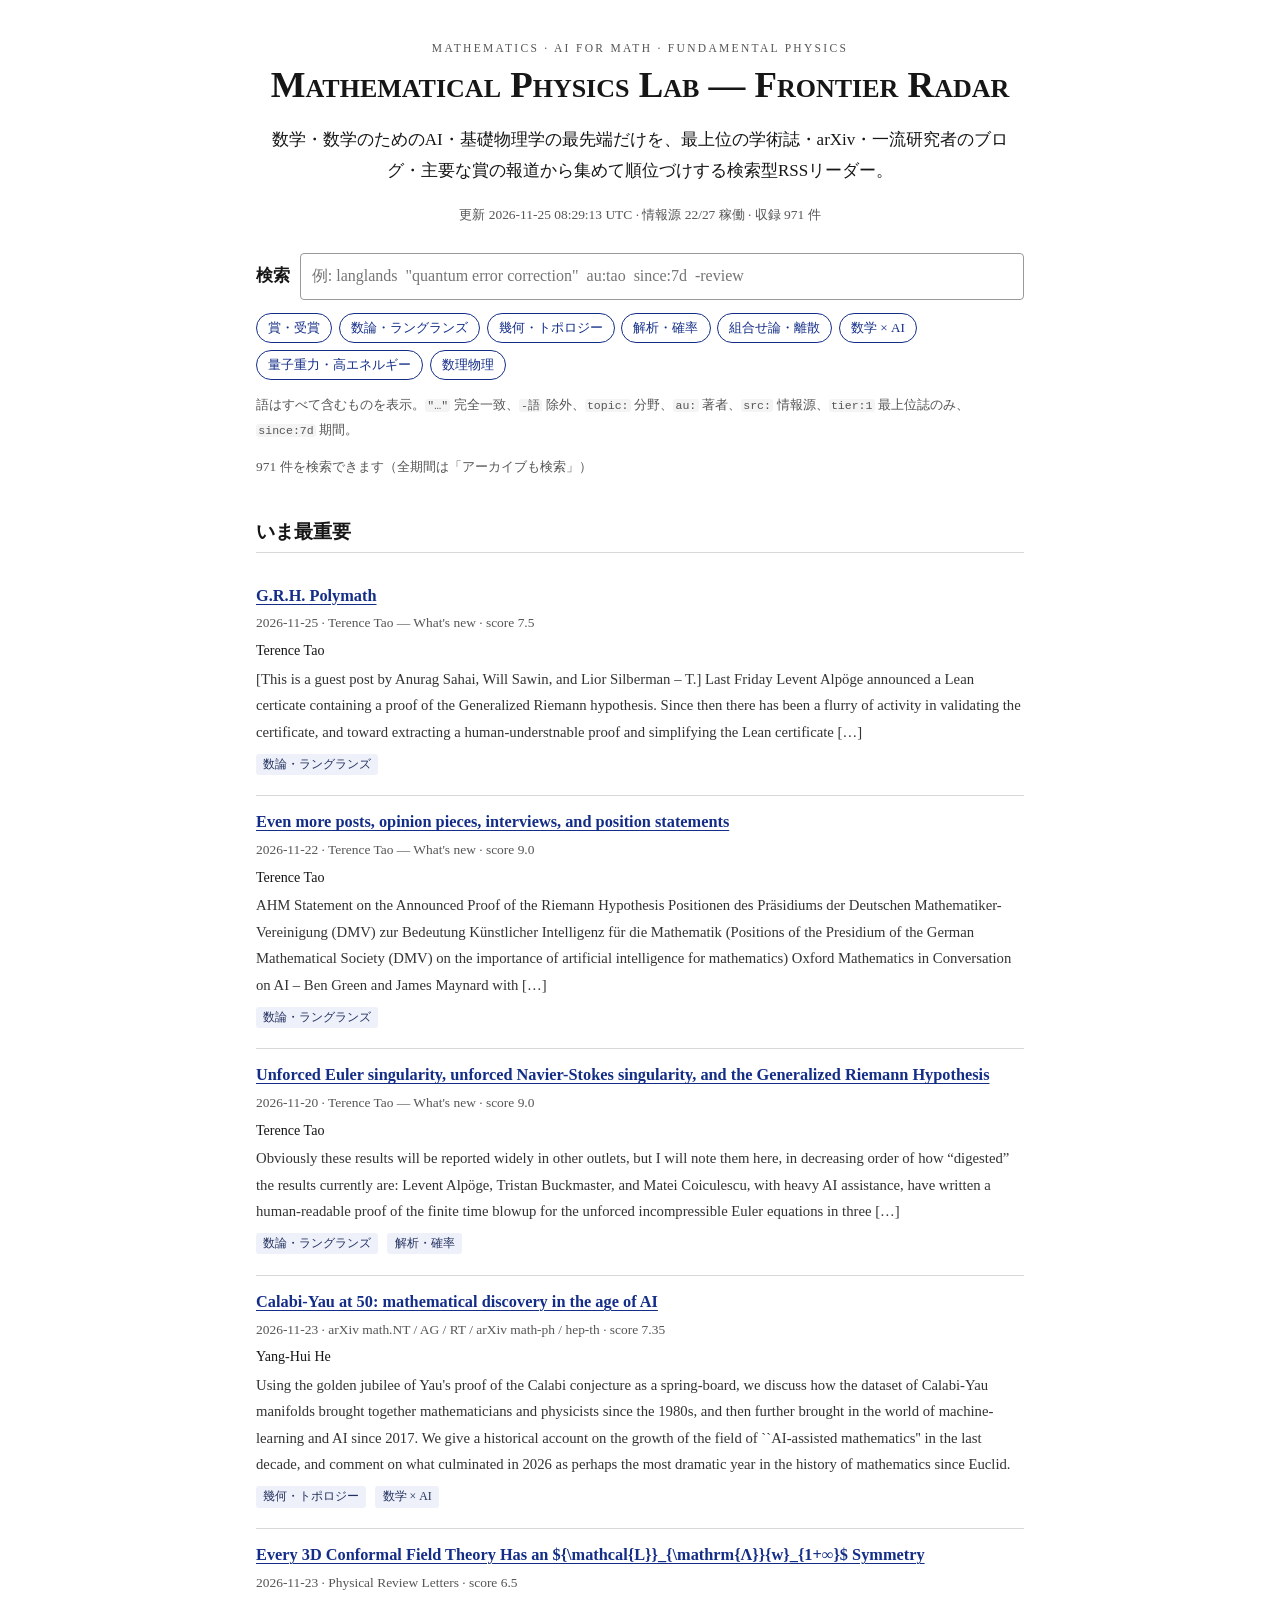
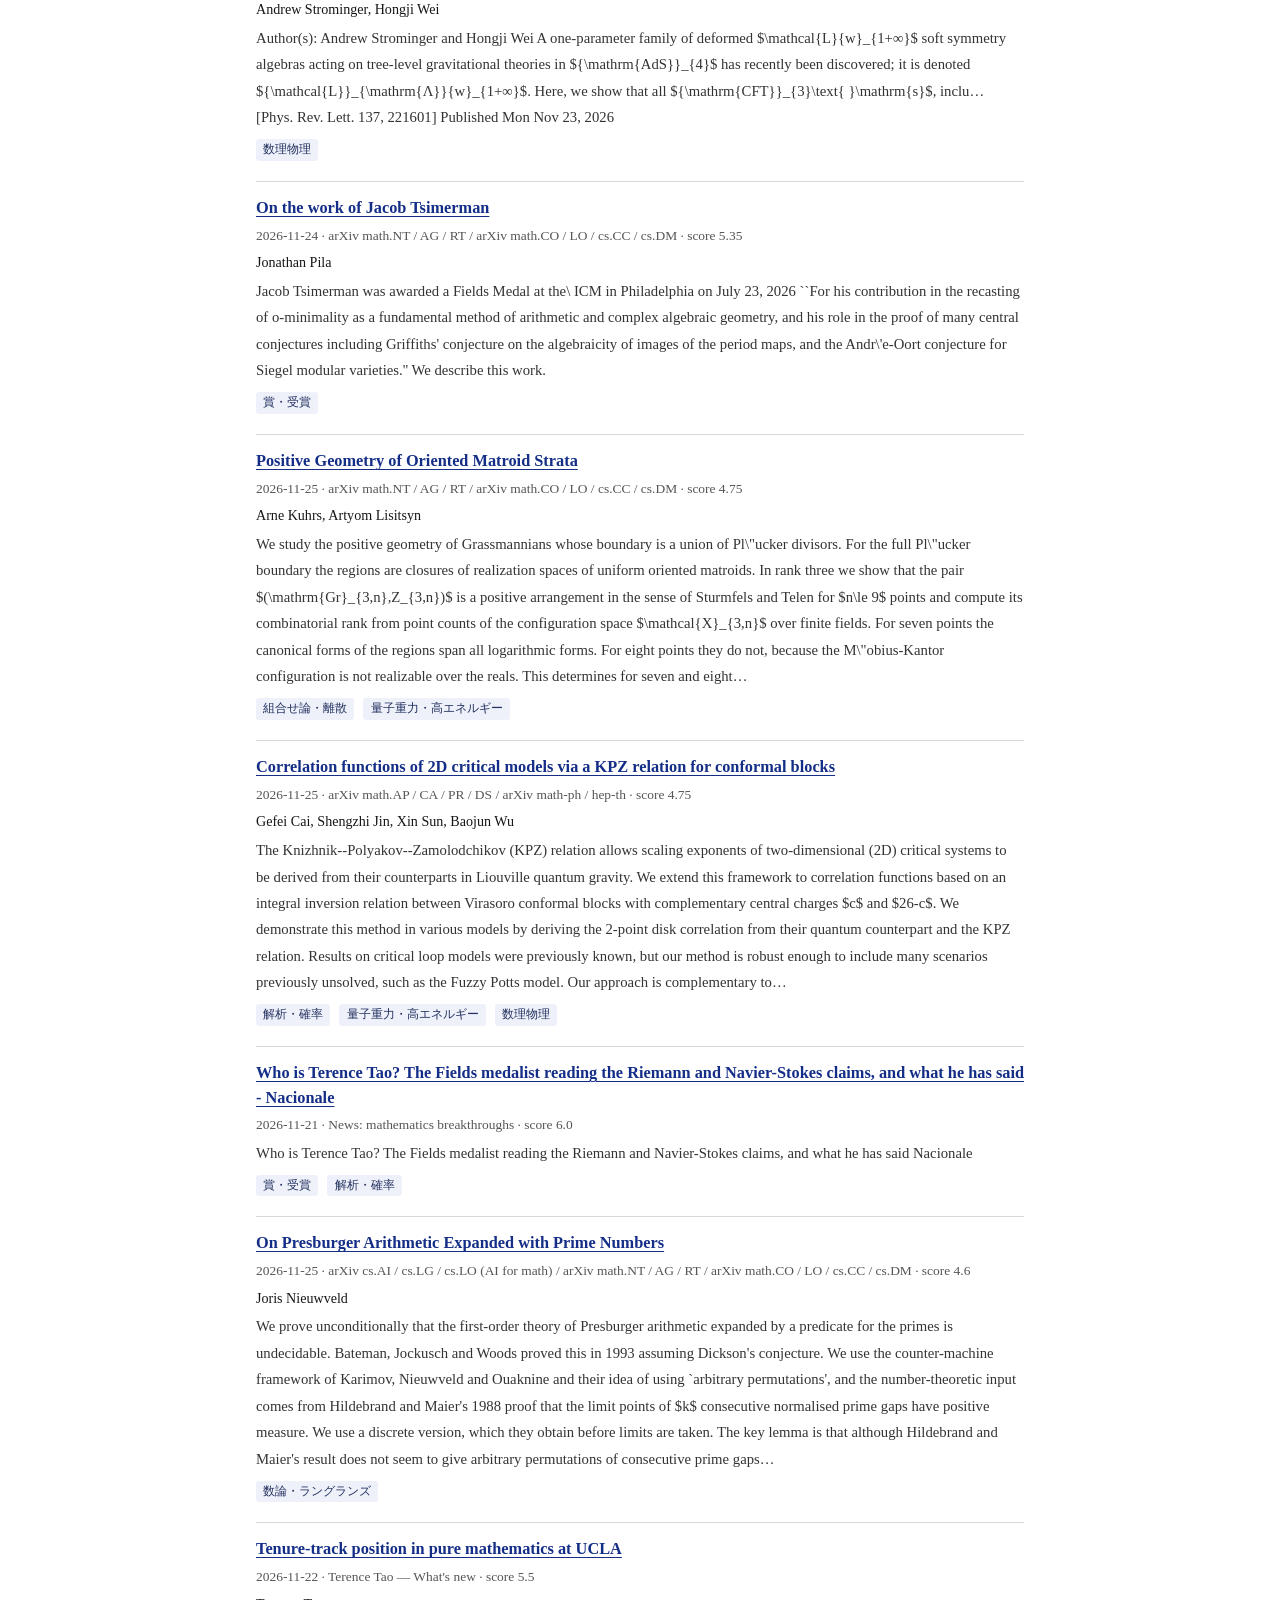
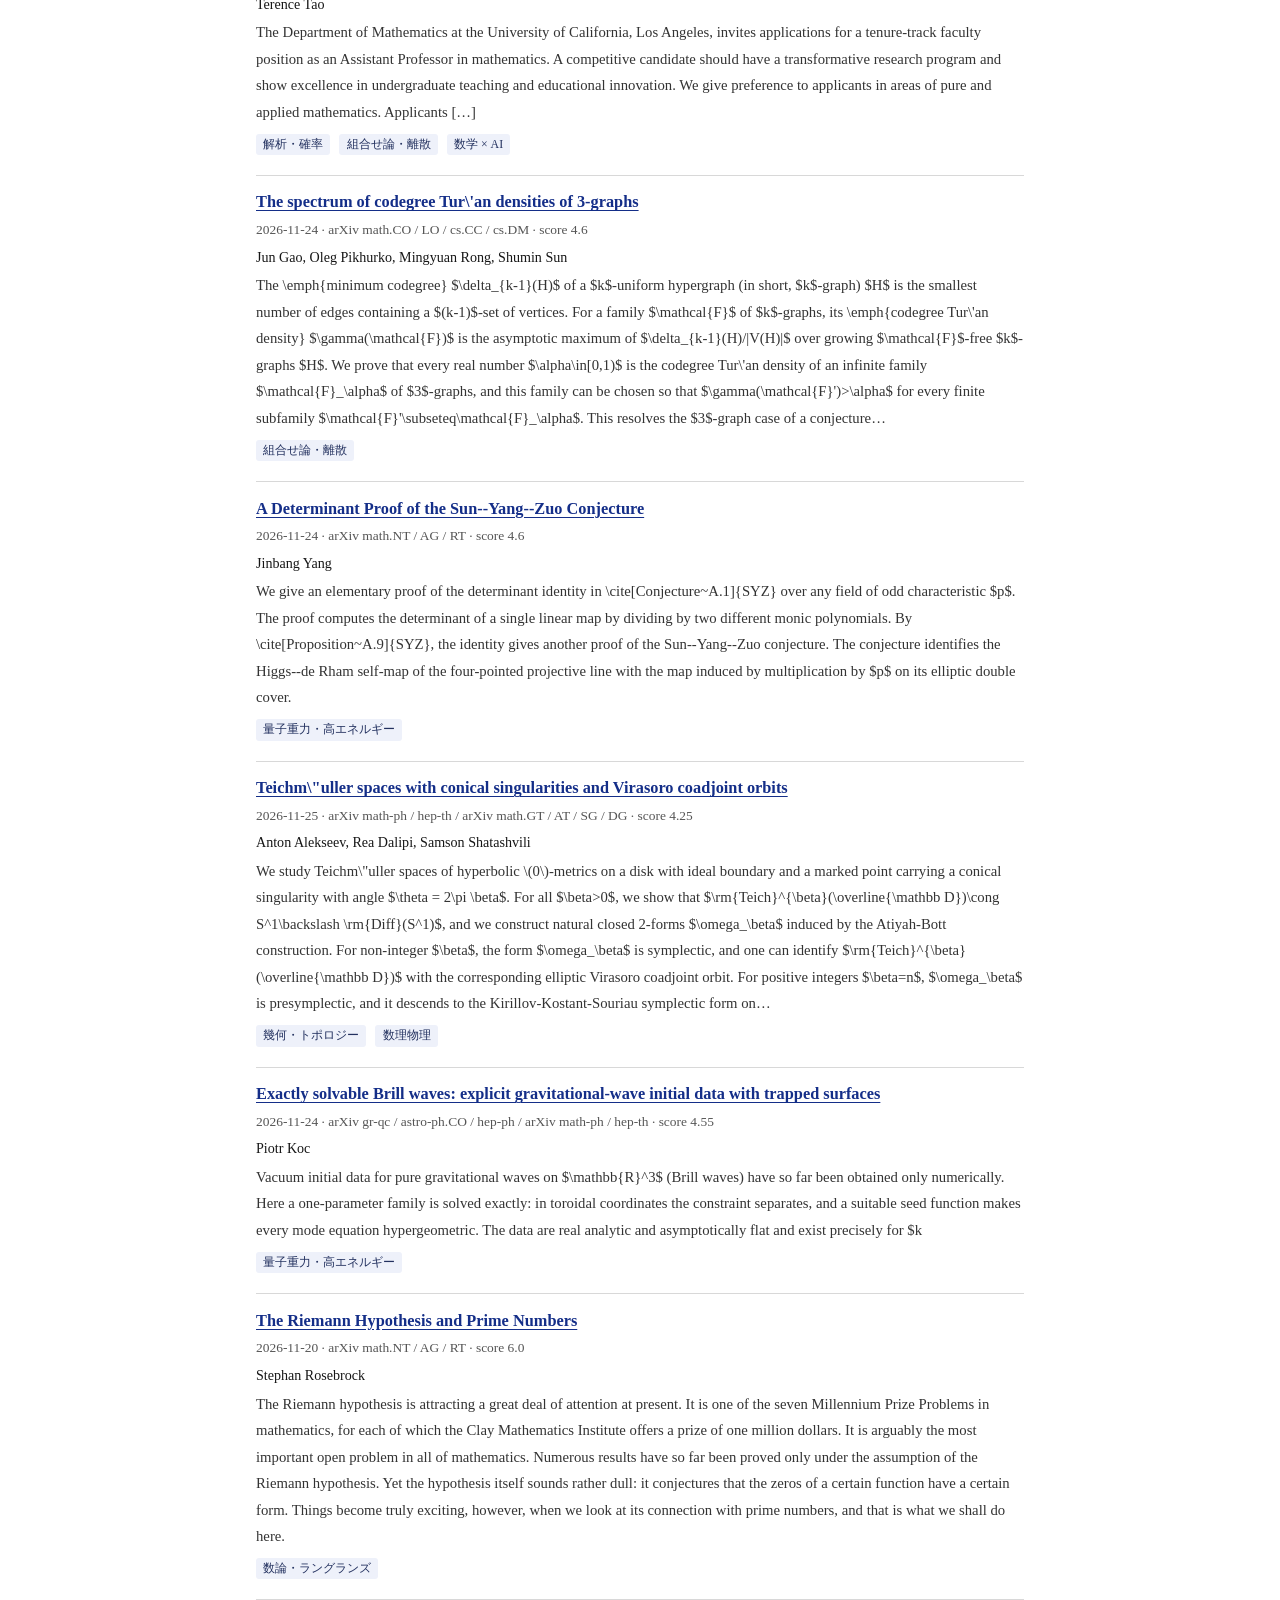
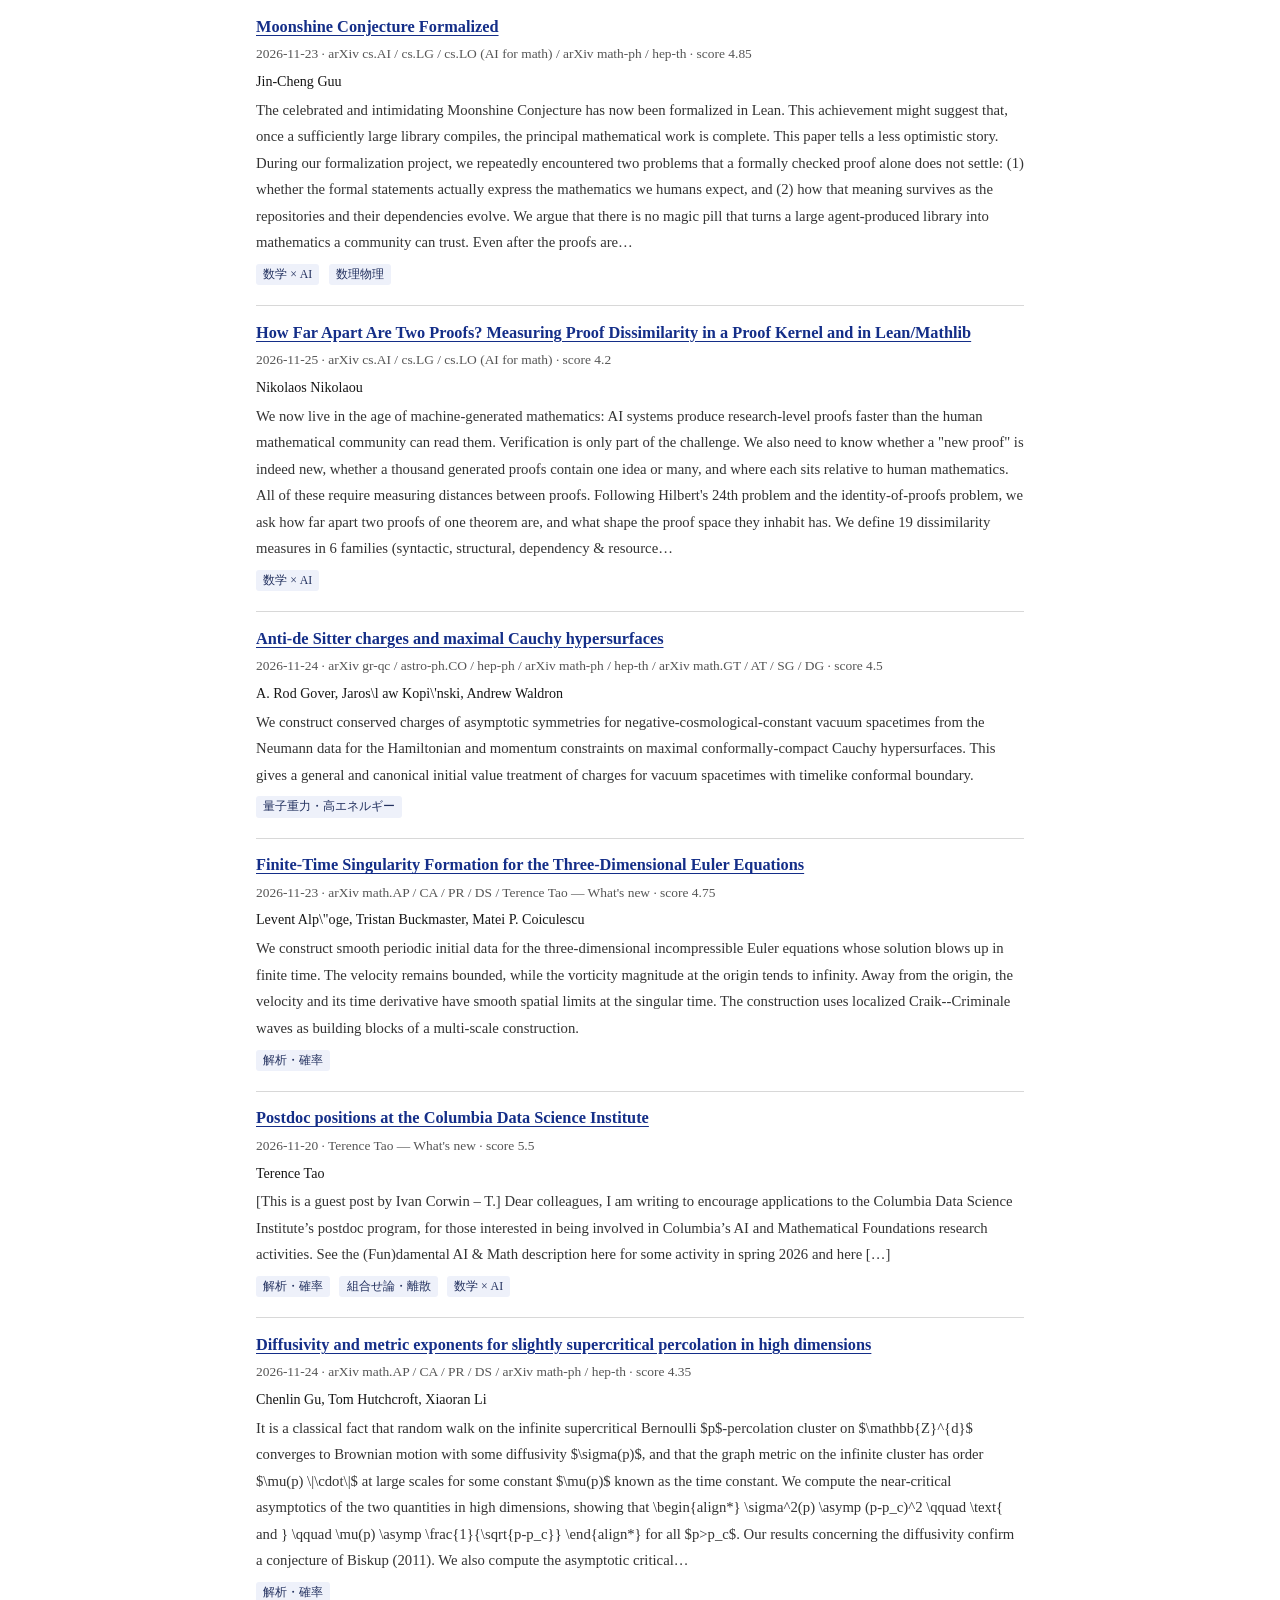
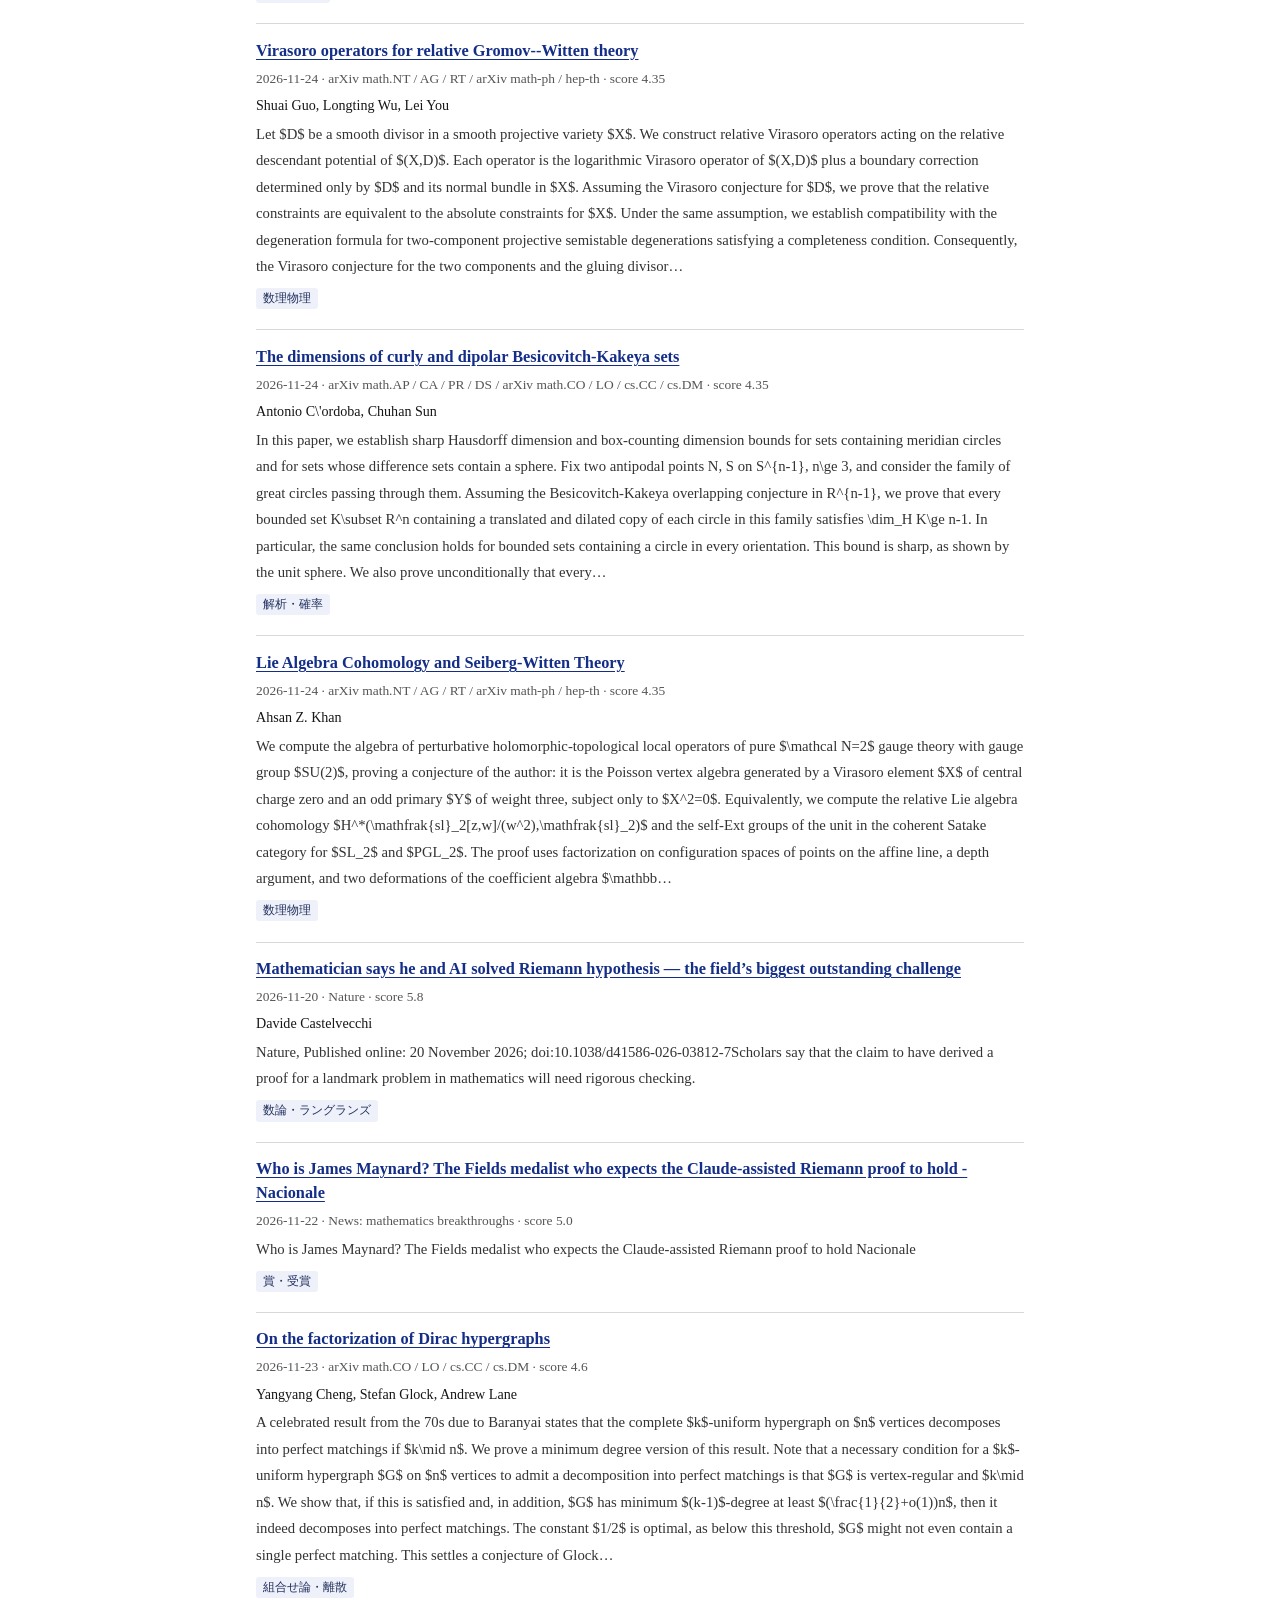
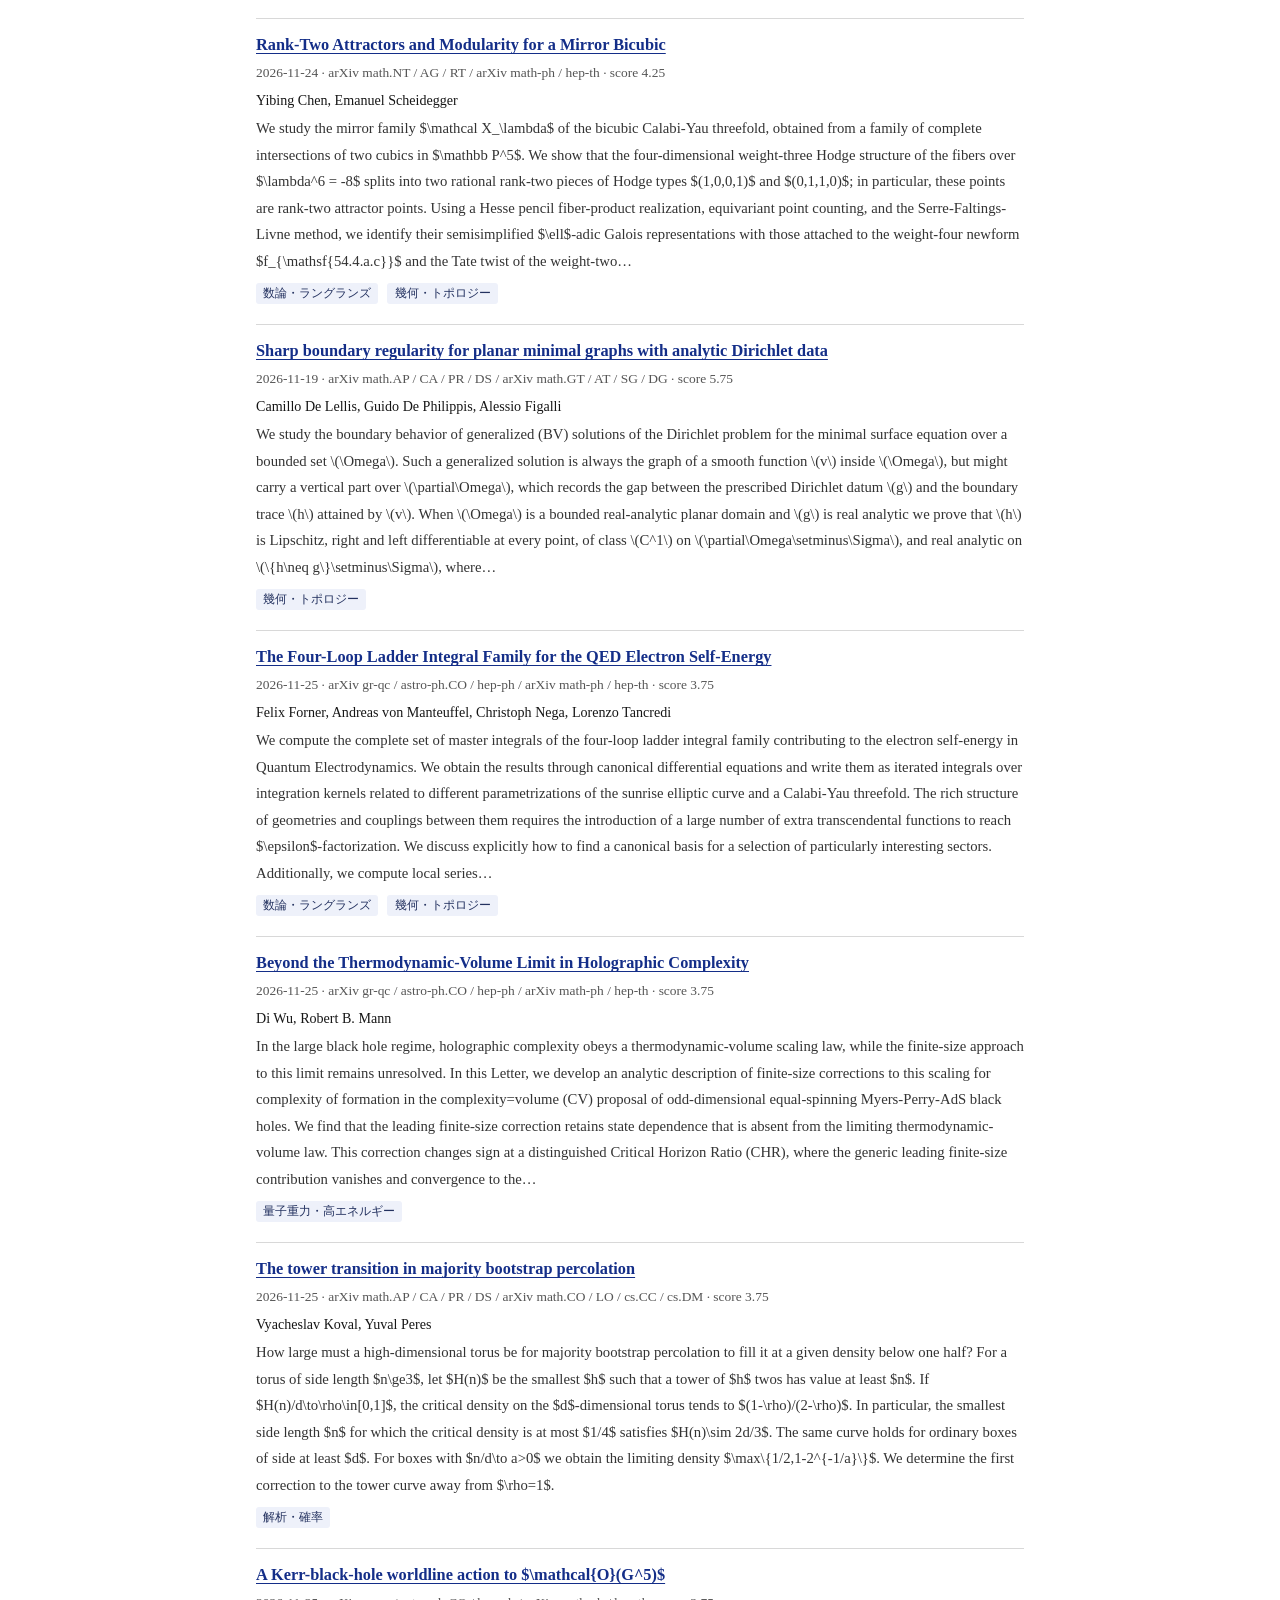
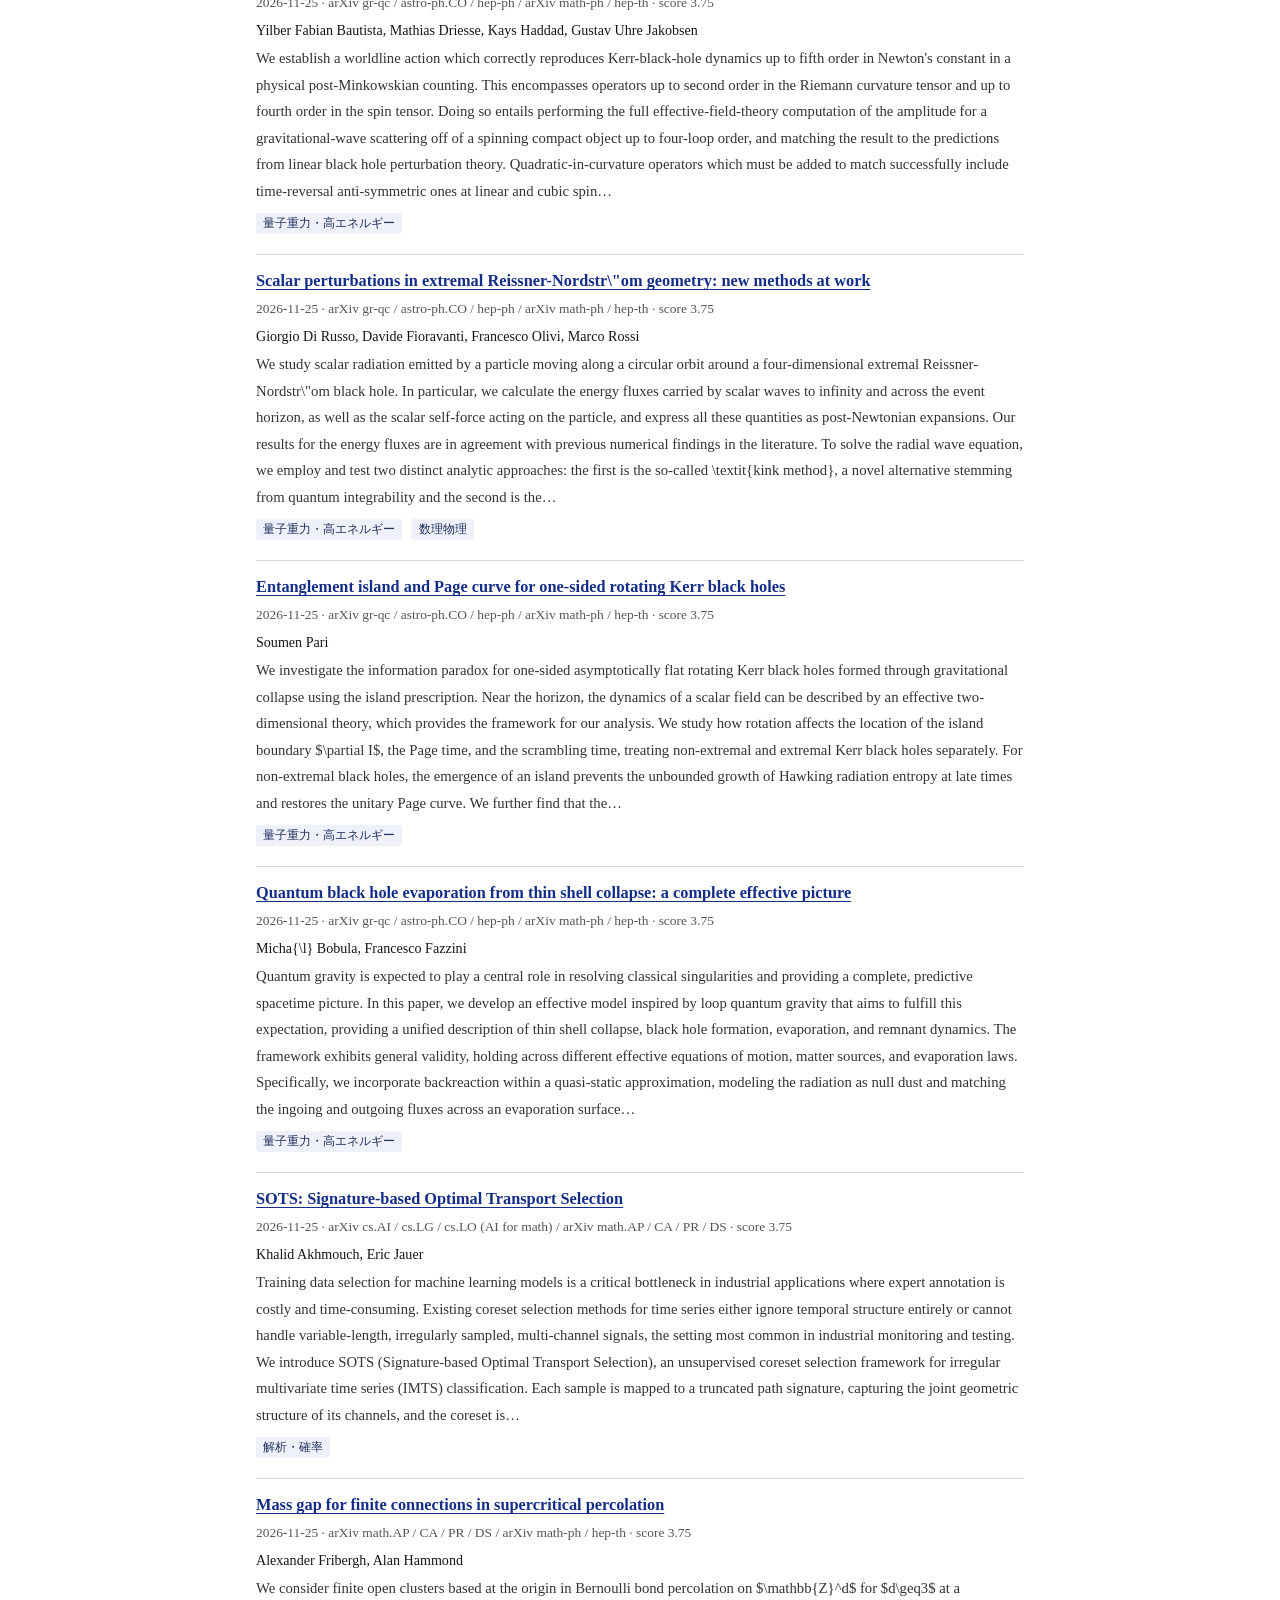
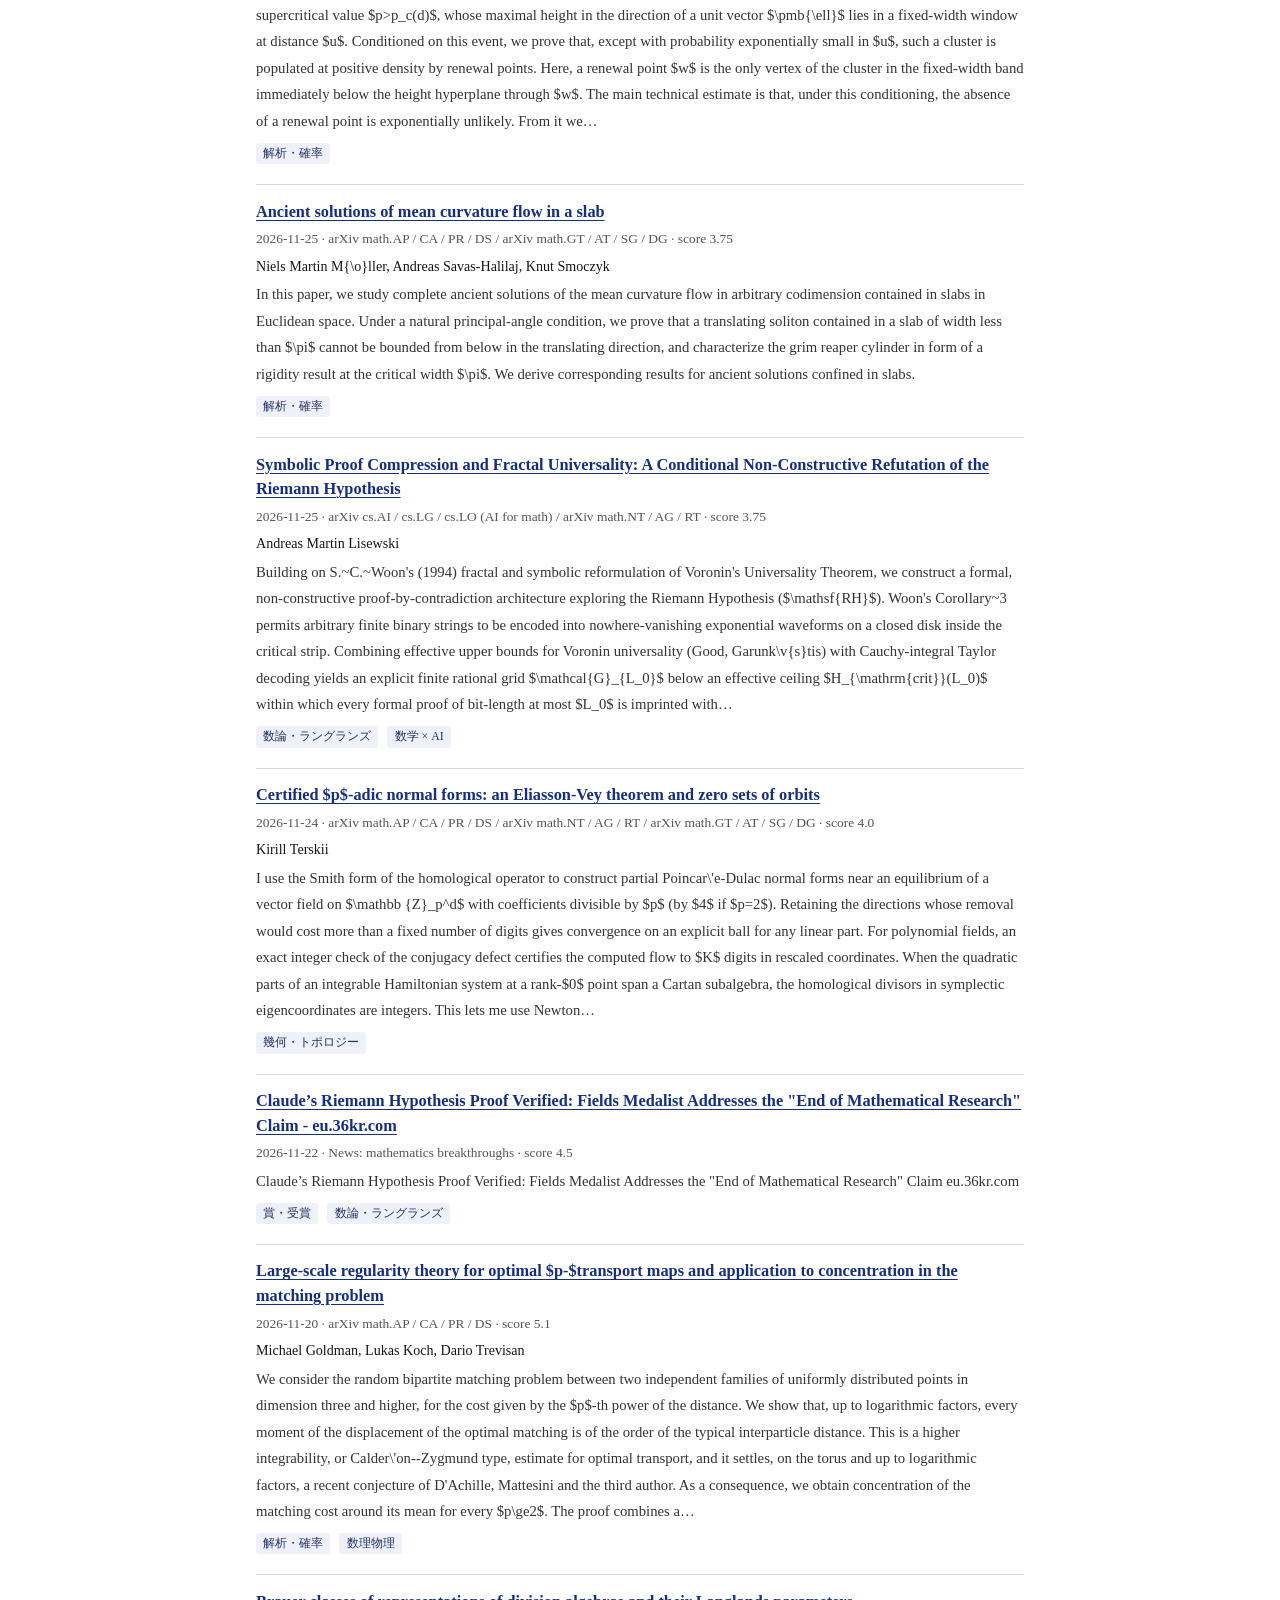
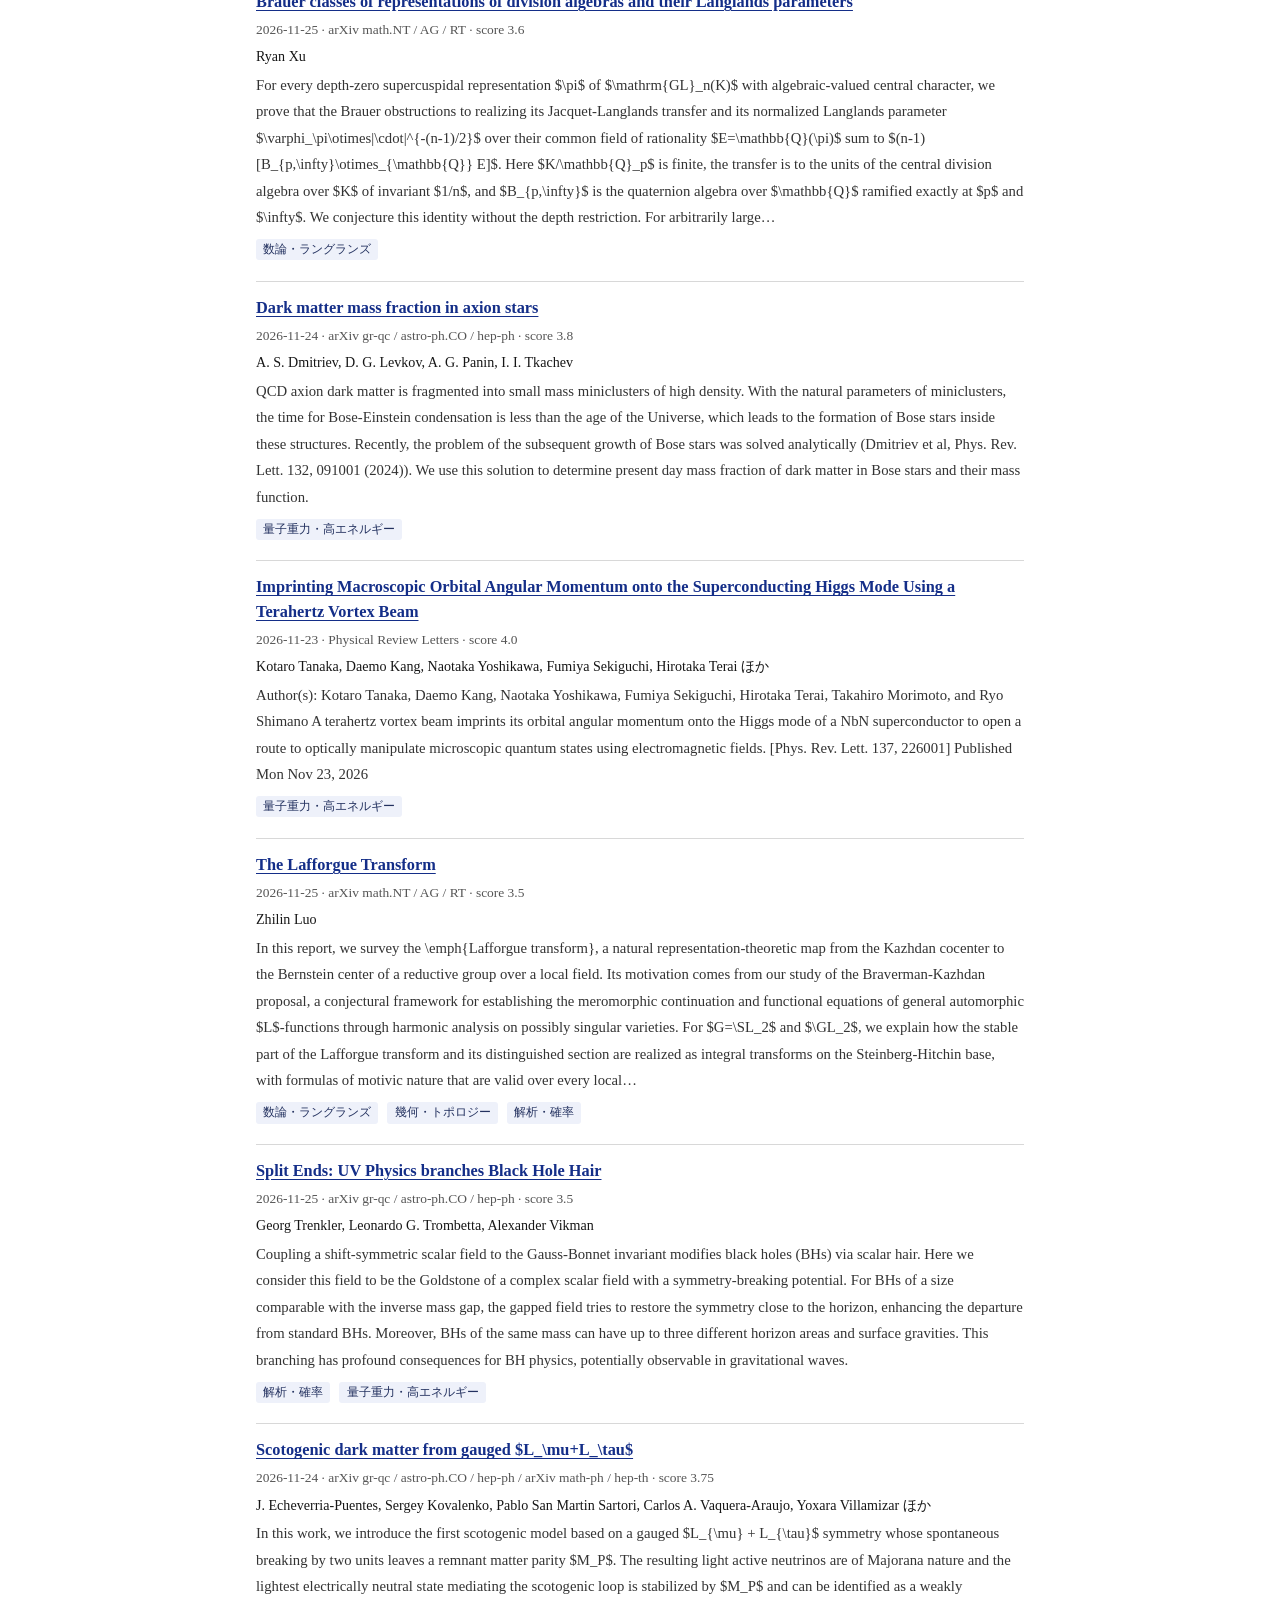
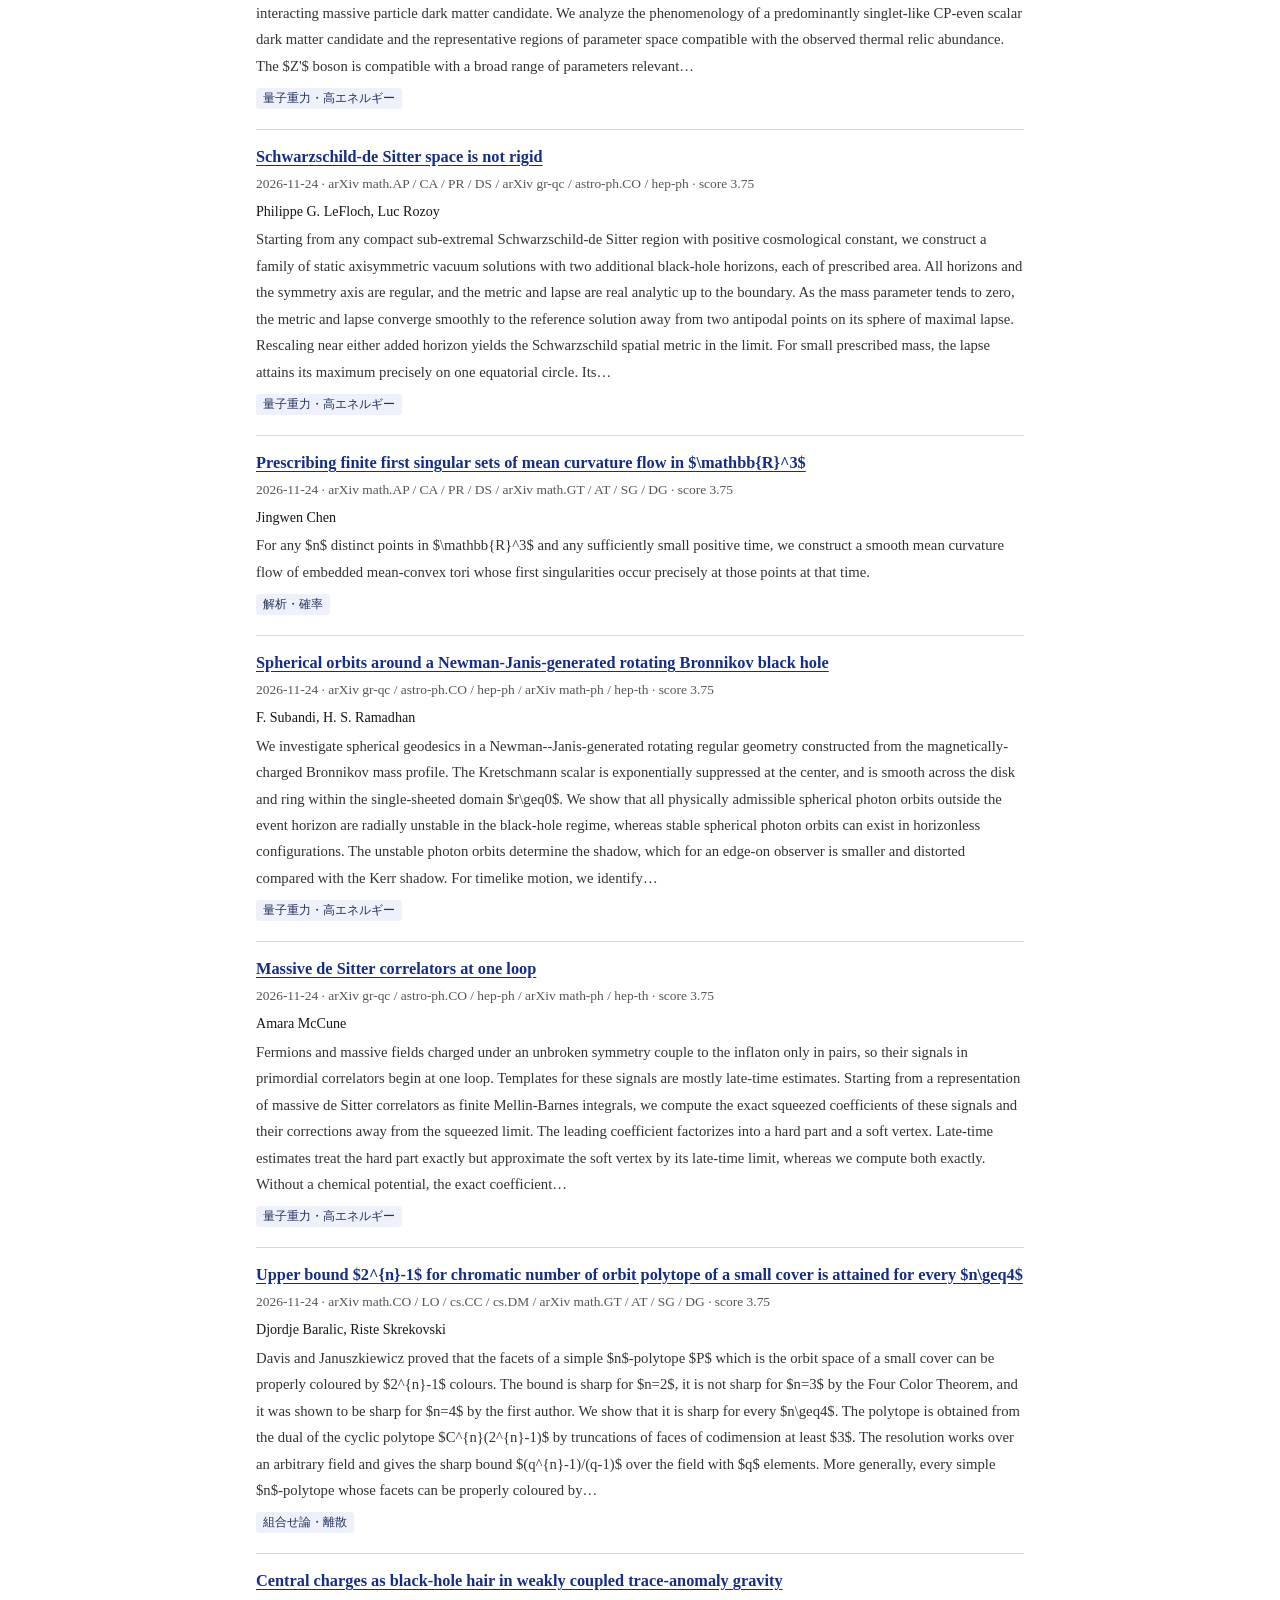
==== docs/radar/index.html @ a02380f0 "radar: update docs/radar (2026-11-25T08:30Z)" ====
<!doctype html>
<html lang="ja">
<head>
<meta charset="utf-8">
<meta name="viewport" content="width=device-width, initial-scale=1">
<meta http-equiv="Content-Security-Policy" content="default-src 'none'; script-src 'self'; style-src 'self'; img-src 'self' data:; connect-src 'self'; manifest-src 'self'; base-uri 'none'; form-action 'none'; upgrade-insecure-requests">
<meta name="referrer" content="strict-origin-when-cross-origin">
<link rel="icon" href="../icons/favicon.ico" type="image/x-icon" sizes="16x16 32x32 48x48">
<link rel="apple-touch-icon" href="../icons/apple-touch-icon.png">
<link rel="manifest" href="../manifest.webmanifest">
<meta name="theme-color" content="#101d35">
<title>Mathematical Physics Lab — Frontier Radar</title>
<meta name="description" content="数学・数学のためのAI・基礎物理学の最先端だけを、最上位の学術誌・arXiv・一流研究者のブログ・主要な賞の報道から集めて順位づけする検索型RSSリーダー。">
<meta name="robots" content="index, follow, max-snippet:-1">
<link rel="canonical" href="https://cosmolab.qd.je/radar/">
<meta property="og:type" content="website">
<meta property="og:title" content="Mathematical Physics Lab — Frontier Radar">
<meta property="og:description" content="数学・数学のためのAI・基礎物理学の最先端だけを、最上位の学術誌・arXiv・一流研究者のブログ・主要な賞の報道から集めて順位づけする検索型RSSリーダー。">
<meta property="og:url" content="https://cosmolab.qd.je/radar/">
<link rel="alternate" type="application/rss+xml" title="Mathematical Physics Lab — Frontier Radar" href="feed.xml">
<link rel="stylesheet" href="radar.css">
<script type="application/ld+json">{"@context": "https://schema.org", "@type": "ItemList", "name": "Mathematical Physics Lab — Frontier Radar", "dateModified": "2026-11-25T08:29:13Z", "itemListElement": [{"@type": "ListItem", "position": 1, "url": "https://terrytao.wordpress.com/2026/11/24/g-r-h-polymath/", "name": "G.R.H. Polymath"}, {"@type": "ListItem", "position": 2, "url": "https://terrytao.wordpress.com/2026/11/21/even-more-posts-opinion-pieces-interviews-and-position-statements/", "name": "Even more posts, opinion pieces, interviews, and position statements"}, {"@type": "ListItem", "position": 3, "url": "https://terrytao.wordpress.com/2026/11/20/unforced-euler-singularity-unforced-navier-stokes-singularity-and-the-generalized-riemann-hypothesis/", "name": "Unforced Euler singularity, unforced Navier-Stokes singularity, and the Generalized Riemann Hypothesis"}, {"@type": "ListItem", "position": 4, "url": "https://arxiv.org/abs/2611.26974", "name": "Calabi-Yau at 50: mathematical discovery in the age of AI"}, {"@type": "ListItem", "position": 5, "url": "http://link.aps.org/doi/10.1103/64ht-cx15", "name": "Every 3D Conformal Field Theory Has an ${\\mathcal{L}}_{\\mathrm{Λ}}{w}_{1+∞}$ Symmetry"}, {"@type": "ListItem", "position": 6, "url": "https://arxiv.org/abs/2611.30644", "name": "On the work of Jacob Tsimerman"}, {"@type": "ListItem", "position": 7, "url": "https://arxiv.org/abs/2611.32956", "name": "Positive Geometry of Oriented Matroid Strata"}, {"@type": "ListItem", "position": 8, "url": "https://arxiv.org/abs/2611.32485", "name": "Correlation functions of 2D critical models via a KPZ relation for conformal blocks"}, {"@type": "ListItem", "position": 9, "url": "https://news.google.com/rss/articles/[base64]?oc=5", "name": "Who is Terence Tao? The Fields medalist reading the Riemann and Navier-Stokes claims, and what he has said - Nacionale"}, {"@type": "ListItem", "position": 10, "url": "https://arxiv.org/abs/2611.32977", "name": "On Presburger Arithmetic Expanded with Prime Numbers"}, {"@type": "ListItem", "position": 11, "url": "https://terrytao.wordpress.com/2026/11/22/tenure-track-position-in-pure-mathematics-at-ucla/", "name": "Tenure-track position in pure mathematics at UCLA"}, {"@type": "ListItem", "position": 12, "url": "https://arxiv.org/abs/2611.30861", "name": "The spectrum of codegree Tur\\'an densities of 3-graphs"}, {"@type": "ListItem", "position": 13, "url": "https://arxiv.org/abs/2611.29308", "name": "A Determinant Proof of the Sun--Yang--Zuo Conjecture"}, {"@type": "ListItem", "position": 14, "url": "https://arxiv.org/abs/2611.32644", "name": "Teichm\\\"uller spaces with conical singularities and Virasoro coadjoint orbits"}, {"@type": "ListItem", "position": 15, "url": "https://arxiv.org/abs/2611.28758", "name": "Exactly solvable Brill waves: explicit gravitational-wave initial data with trapped surfaces"}, {"@type": "ListItem", "position": 16, "url": "https://arxiv.org/abs/2611.25753", "name": "The Riemann Hypothesis and Prime Numbers"}, {"@type": "ListItem", "position": 17, "url": "https://arxiv.org/abs/2611.27001", "name": "Moonshine Conjecture Formalized"}, {"@type": "ListItem", "position": 18, "url": "https://arxiv.org/abs/2611.31811", "name": "How Far Apart Are Two Proofs? Measuring Proof Dissimilarity in a Proof Kernel and in Lean/Mathlib"}, {"@type": "ListItem", "position": 19, "url": "https://arxiv.org/abs/2611.28989", "name": "Anti-de Sitter charges and maximal Cauchy hypersurfaces"}, {"@type": "ListItem", "position": 20, "url": "https://arxiv.org/abs/2611.26772", "name": "Finite-Time Singularity Formation for the Three-Dimensional Euler Equations"}, {"@type": "ListItem", "position": 21, "url": "https://terrytao.wordpress.com/2026/11/20/postdoc-positions-at-the-columbia-data-science-institute/", "name": "Postdoc positions at the Columbia Data Science Institute"}, {"@type": "ListItem", "position": 22, "url": "https://arxiv.org/abs/2611.30115", "name": "Diffusivity and metric exponents for slightly supercritical percolation in high dimensions"}, {"@type": "ListItem", "position": 23, "url": "https://arxiv.org/abs/2611.30566", "name": "Virasoro operators for relative Gromov--Witten theory"}, {"@type": "ListItem", "position": 24, "url": "https://arxiv.org/abs/2611.29803", "name": "The dimensions of curly and dipolar Besicovitch-Kakeya sets"}, {"@type": "ListItem", "position": 25, "url": "https://arxiv.org/abs/2611.29713", "name": "Lie Algebra Cohomology and Seiberg-Witten Theory"}, {"@type": "ListItem", "position": 26, "url": "https://www.nature.com/articles/d41586-026-03812-7", "name": "Mathematician says he and AI solved Riemann hypothesis — the field’s biggest outstanding challenge"}, {"@type": "ListItem", "position": 27, "url": "https://news.google.com/rss/articles/[base64]?oc=5", "name": "Who is James Maynard? The Fields medalist who expects the Claude-assisted Riemann proof to hold - Nacionale"}, {"@type": "ListItem", "position": 28, "url": "https://arxiv.org/abs/2611.27781", "name": "On the factorization of Dirac hypergraphs"}, {"@type": "ListItem", "position": 29, "url": "https://arxiv.org/abs/2611.30234", "name": "Rank-Two Attractors and Modularity for a Mirror Bicubic"}, {"@type": "ListItem", "position": 30, "url": "https://arxiv.org/abs/2611.24120", "name": "Sharp boundary regularity for planar minimal graphs with analytic Dirichlet data"}]}</script>
<script src="radar.js" defer></script>
</head>
<body>
<header>
<p class="kicker">Mathematics · AI for Math · Fundamental Physics</p>
<h1>Mathematical Physics Lab — Frontier Radar</h1>
<p>数学・数学のためのAI・基礎物理学の最先端だけを、最上位の学術誌・arXiv・一流研究者のブログ・主要な賞の報道から集めて順位づけする検索型RSSリーダー。</p>
<p class="meta">更新 <time datetime="2026-11-25T08:29:13Z">2026-11-25 08:29:13 UTC</time>
 · 情報源 22/27 稼働 · 収録 971 件</p>
</header>
<main>
<section aria-label="検索">
<form id="search" role="search" action="." method="get">
<label for="q">検索</label>
<input id="q" name="q" type="search" autocomplete="off" spellcheck="false" maxlength="200"
 placeholder='例: langlands  "quantum error correction"  au:tao  since:7d  -review'>
</form>
<div class="chips" role="group" aria-label="分野で絞り込み"><button type="button" class="chip" data-topic="prizes" aria-pressed="false">賞・受賞</button><button type="button" class="chip" data-topic="number-theory" aria-pressed="false">数論・ラングランズ</button><button type="button" class="chip" data-topic="geometry-topology" aria-pressed="false">幾何・トポロジー</button><button type="button" class="chip" data-topic="analysis-probability" aria-pressed="false">解析・確率</button><button type="button" class="chip" data-topic="combinatorics" aria-pressed="false">組合せ論・離散</button><button type="button" class="chip" data-topic="math-ai" aria-pressed="false">数学 × AI</button><button type="button" class="chip" data-topic="hep-gravity" aria-pressed="false">量子重力・高エネルギー</button><button type="button" class="chip" data-topic="math-physics" aria-pressed="false">数理物理</button></div>
<p class="help">語はすべて含むものを表示。<code>"…"</code> 完全一致、<code>-語</code> 除外、<code>topic:</code> 分野、<code>au:</code> 著者、<code>src:</code> 情報源、<code>tier:1</code> 最上位誌のみ、<code>since:7d</code> 期間。</p>
<p id="status" class="meta" aria-live="polite"></p>
</section>
<section aria-labelledby="top">
<h2 id="top">いま最重要</h2>
<ol id="results" class="items"><li class="item" data-id="6f243620fe4e35ce"><article><h3><a href="https://terrytao.wordpress.com/2026/11/24/g-r-h-polymath/" rel="noopener noreferrer nofollow" target="_blank">G.R.H. Polymath</a></h3><p class="meta"><time datetime="2026-11-25T05:29:41Z">2026-11-25</time> · Terence Tao — What&#x27;s new · score 7.5</p><p class="authors">Terence Tao</p><p class="summary">[This is a guest post by Anurag Sahai, Will Sawin, and Lior Silberman – T.] Last Friday Levent Alpöge announced a Lean certicate containing a proof of the Generalized Riemann hypothesis. Since then there has been a flurry of activity in validating the certificate, and toward extracting a human-understnable proof and simplifying the Lean certificate […]</p><p class="tags"><span class="tag">数論・ラングランズ</span></p></article></li><li class="item" data-id="fd67e2390fdfd139"><article><h3><a href="https://terrytao.wordpress.com/2026/11/21/even-more-posts-opinion-pieces-interviews-and-position-statements/" rel="noopener noreferrer nofollow" target="_blank">Even more posts, opinion pieces, interviews, and position statements</a></h3><p class="meta"><time datetime="2026-11-22T01:19:10Z">2026-11-22</time> · Terence Tao — What&#x27;s new · score 9.0</p><p class="authors">Terence Tao</p><p class="summary">AHM Statement on the Announced Proof of the Riemann Hypothesis Positionen des Präsidiums der Deutschen Mathematiker-Vereinigung (DMV) zur Bedeutung Künstlicher Intelligenz für die Mathematik (Positions of the Presidium of the German Mathematical Society (DMV) on the importance of artificial intelligence for mathematics) Oxford Mathematics in Conversation on AI – Ben Green and James Maynard with […]</p><p class="tags"><span class="tag">数論・ラングランズ</span></p></article></li><li class="item" data-id="f91a86a32c76929e"><article><h3><a href="https://terrytao.wordpress.com/2026/11/20/unforced-euler-singularity-unforced-navier-stokes-singularity-and-the-generalized-riemann-hypothesis/" rel="noopener noreferrer nofollow" target="_blank">Unforced Euler singularity, unforced Navier-Stokes singularity, and the Generalized Riemann Hypothesis</a></h3><p class="meta"><time datetime="2026-11-20T17:19:00Z">2026-11-20</time> · Terence Tao — What&#x27;s new · score 9.0</p><p class="authors">Terence Tao</p><p class="summary">Obviously these results will be reported widely in other outlets, but I will note them here, in decreasing order of how “digested” the results currently are: Levent Alpöge, Tristan Buckmaster, and Matei Coiculescu, with heavy AI assistance, have written a human-readable proof of the finite time blowup for the unforced incompressible Euler equations in three […]</p><p class="tags"><span class="tag">数論・ラングランズ</span> <span class="tag">解析・確率</span></p></article></li><li class="item" data-id="296e159525c91158"><article><h3><a href="https://arxiv.org/abs/2611.26974" rel="noopener noreferrer nofollow" target="_blank">Calabi-Yau at 50: mathematical discovery in the age of AI</a></h3><p class="meta"><time datetime="2026-11-23T05:00:00Z">2026-11-23</time> · arXiv math.NT / AG / RT / arXiv math-ph / hep-th · score 7.35</p><p class="authors">Yang-Hui He</p><p class="summary">Using the golden jubilee of Yau&#x27;s proof of the Calabi conjecture as a spring-board, we discuss how the dataset of Calabi-Yau manifolds brought together mathematicians and physicists since the 1980s, and then further brought in the world of machine-learning and AI since 2017. We give a historical account on the growth of the field of ``AI-assisted mathematics&#x27;&#x27; in the last decade, and comment on what culminated in 2026 as perhaps the most dramatic year in the history of mathematics since Euclid.</p><p class="tags"><span class="tag">幾何・トポロジー</span> <span class="tag">数学 × AI</span></p></article></li><li class="item" data-id="34599ed5e06c5105"><article><h3><a href="http://link.aps.org/doi/10.1103/64ht-cx15" rel="noopener noreferrer nofollow" target="_blank">Every 3D Conformal Field Theory Has an ${\mathcal{L}}_{\mathrm{Λ}}{w}_{1+∞}$ Symmetry</a></h3><p class="meta"><time datetime="2026-11-23T10:00:00Z">2026-11-23</time> · Physical Review Letters · score 6.5</p><p class="authors">Andrew Strominger, Hongji Wei</p><p class="summary">Author(s): Andrew Strominger and Hongji Wei A one-parameter family of deformed $\mathcal{L}{w}_{1+∞}$ soft symmetry algebras acting on tree-level gravitational theories in ${\mathrm{AdS}}_{4}$ has recently been discovered; it is denoted ${\mathcal{L}}_{\mathrm{Λ}}{w}_{1+∞}$. Here, we show that all ${\mathrm{CFT}}_{3}\text{ }\mathrm{s}$, inclu… [Phys. Rev. Lett. 137, 221601] Published Mon Nov 23, 2026</p><p class="tags"><span class="tag">数理物理</span></p></article></li><li class="item" data-id="f98d0270ed7f7f34"><article><h3><a href="https://arxiv.org/abs/2611.30644" rel="noopener noreferrer nofollow" target="_blank">On the work of Jacob Tsimerman</a></h3><p class="meta"><time datetime="2026-11-24T05:00:00Z">2026-11-24</time> · arXiv math.NT / AG / RT / arXiv math.CO / LO / cs.CC / cs.DM · score 5.35</p><p class="authors">Jonathan Pila</p><p class="summary">Jacob Tsimerman was awarded a Fields Medal at the\ ICM in Philadelphia on July 23, 2026 ``For his contribution in the recasting of o-minimality as a fundamental method of arithmetic and complex algebraic geometry, and his role in the proof of many central conjectures including Griffiths&#x27; conjecture on the algebraicity of images of the period maps, and the Andr\&#x27;e-Oort conjecture for Siegel modular varieties.&#x27;&#x27; We describe this work.</p><p class="tags"><span class="tag">賞・受賞</span></p></article></li><li class="item" data-id="3bd751d7d574c9ff"><article><h3><a href="https://arxiv.org/abs/2611.32956" rel="noopener noreferrer nofollow" target="_blank">Positive Geometry of Oriented Matroid Strata</a></h3><p class="meta"><time datetime="2026-11-25T05:00:00Z">2026-11-25</time> · arXiv math.NT / AG / RT / arXiv math.CO / LO / cs.CC / cs.DM · score 4.75</p><p class="authors">Arne Kuhrs, Artyom Lisitsyn</p><p class="summary">We study the positive geometry of Grassmannians whose boundary is a union of Pl\&quot;ucker divisors. For the full Pl\&quot;ucker boundary the regions are closures of realization spaces of uniform oriented matroids. In rank three we show that the pair $(\mathrm{Gr}_{3,n},Z_{3,n})$ is a positive arrangement in the sense of Sturmfels and Telen for $n\le 9$ points and compute its combinatorial rank from point counts of the configuration space $\mathcal{X}_{3,n}$ over finite fields. For seven points the canonical forms of the regions span all logarithmic forms. For eight points they do not, because the M\&quot;obius-Kantor configuration is not realizable over the reals. This determines for seven and eight…</p><p class="tags"><span class="tag">組合せ論・離散</span> <span class="tag">量子重力・高エネルギー</span></p></article></li><li class="item" data-id="f869907c36eca3f1"><article><h3><a href="https://arxiv.org/abs/2611.32485" rel="noopener noreferrer nofollow" target="_blank">Correlation functions of 2D critical models via a KPZ relation for conformal blocks</a></h3><p class="meta"><time datetime="2026-11-25T05:00:00Z">2026-11-25</time> · arXiv math.AP / CA / PR / DS / arXiv math-ph / hep-th · score 4.75</p><p class="authors">Gefei Cai, Shengzhi Jin, Xin Sun, Baojun Wu</p><p class="summary">The Knizhnik--Polyakov--Zamolodchikov (KPZ) relation allows scaling exponents of two-dimensional (2D) critical systems to be derived from their counterparts in Liouville quantum gravity. We extend this framework to correlation functions based on an integral inversion relation between Virasoro conformal blocks with complementary central charges $c$ and $26-c$. We demonstrate this method in various models by deriving the 2-point disk correlation from their quantum counterpart and the KPZ relation. Results on critical loop models were previously known, but our method is robust enough to include many scenarios previously unsolved, such as the Fuzzy Potts model. Our approach is complementary to…</p><p class="tags"><span class="tag">解析・確率</span> <span class="tag">量子重力・高エネルギー</span> <span class="tag">数理物理</span></p></article></li><li class="item" data-id="459d4fa02254a63f"><article><h3><a href="https://news.google.com/rss/articles/[base64]?oc=5" rel="noopener noreferrer nofollow" target="_blank">Who is Terence Tao? The Fields medalist reading the Riemann and Navier-Stokes claims, and what he has said - Nacionale</a></h3><p class="meta"><time datetime="2026-11-21T10:36:54Z">2026-11-21</time> · News: mathematics breakthroughs · score 6.0</p><p class="summary">Who is Terence Tao? The Fields medalist reading the Riemann and Navier-Stokes claims, and what he has said Nacionale</p><p class="tags"><span class="tag">賞・受賞</span> <span class="tag">解析・確率</span></p></article></li><li class="item" data-id="76b8b769963f92f0"><article><h3><a href="https://arxiv.org/abs/2611.32977" rel="noopener noreferrer nofollow" target="_blank">On Presburger Arithmetic Expanded with Prime Numbers</a></h3><p class="meta"><time datetime="2026-11-25T05:00:00Z">2026-11-25</time> · arXiv cs.AI / cs.LG / cs.LO (AI for math) / arXiv math.NT / AG / RT / arXiv math.CO / LO / cs.CC / cs.DM · score 4.6</p><p class="authors">Joris Nieuwveld</p><p class="summary">We prove unconditionally that the first-order theory of Presburger arithmetic expanded by a predicate for the primes is undecidable. Bateman, Jockusch and Woods proved this in 1993 assuming Dickson&#x27;s conjecture. We use the counter-machine framework of Karimov, Nieuwveld and Ouaknine and their idea of using `arbitrary permutations&#x27;, and the number-theoretic input comes from Hildebrand and Maier&#x27;s 1988 proof that the limit points of $k$ consecutive normalised prime gaps have positive measure. We use a discrete version, which they obtain before limits are taken. The key lemma is that although Hildebrand and Maier&#x27;s result does not seem to give arbitrary permutations of consecutive prime gaps…</p><p class="tags"><span class="tag">数論・ラングランズ</span></p></article></li><li class="item" data-id="8297ec0ef2fad997"><article><h3><a href="https://terrytao.wordpress.com/2026/11/22/tenure-track-position-in-pure-mathematics-at-ucla/" rel="noopener noreferrer nofollow" target="_blank">Tenure-track position in pure mathematics at UCLA</a></h3><p class="meta"><time datetime="2026-11-22T15:01:49Z">2026-11-22</time> · Terence Tao — What&#x27;s new · score 5.5</p><p class="authors">Terence Tao</p><p class="summary">The Department of Mathematics at the University of California, Los Angeles, invites applications for a tenure-track faculty position as an Assistant Professor in mathematics. A competitive candidate should have a transformative research program and show excellence in undergraduate teaching and educational innovation. We give preference to applicants in areas of pure and applied mathematics. Applicants […]</p><p class="tags"><span class="tag">解析・確率</span> <span class="tag">組合せ論・離散</span> <span class="tag">数学 × AI</span></p></article></li><li class="item" data-id="b4d69bdd7c12eb66"><article><h3><a href="https://arxiv.org/abs/2611.30861" rel="noopener noreferrer nofollow" target="_blank">The spectrum of codegree Tur\&#x27;an densities of 3-graphs</a></h3><p class="meta"><time datetime="2026-11-24T05:00:00Z">2026-11-24</time> · arXiv math.CO / LO / cs.CC / cs.DM · score 4.6</p><p class="authors">Jun Gao, Oleg Pikhurko, Mingyuan Rong, Shumin Sun</p><p class="summary">The \emph{minimum codegree} $\delta_{k-1}(H)$ of a $k$-uniform hypergraph (in short, $k$-graph) $H$ is the smallest number of edges containing a $(k-1)$-set of vertices. For a family $\mathcal{F}$ of $k$-graphs, its \emph{codegree Tur\&#x27;an density} $\gamma(\mathcal{F})$ is the asymptotic maximum of $\delta_{k-1}(H)/|V(H)|$ over growing $\mathcal{F}$-free $k$-graphs $H$. We prove that every real number $\alpha\in[0,1)$ is the codegree Tur\&#x27;an density of an infinite family $\mathcal{F}_\alpha$ of $3$-graphs, and this family can be chosen so that $\gamma(\mathcal{F}&#x27;)&gt;\alpha$ for every finite subfamily $\mathcal{F}&#x27;\subseteq\mathcal{F}_\alpha$. This resolves the $3$-graph case of a conjecture…</p><p class="tags"><span class="tag">組合せ論・離散</span></p></article></li><li class="item" data-id="eecf929c07debf95"><article><h3><a href="https://arxiv.org/abs/2611.29308" rel="noopener noreferrer nofollow" target="_blank">A Determinant Proof of the Sun--Yang--Zuo Conjecture</a></h3><p class="meta"><time datetime="2026-11-24T05:00:00Z">2026-11-24</time> · arXiv math.NT / AG / RT · score 4.6</p><p class="authors">Jinbang Yang</p><p class="summary">We give an elementary proof of the determinant identity in \cite[Conjecture~A.1]{SYZ} over any field of odd characteristic $p$. The proof computes the determinant of a single linear map by dividing by two different monic polynomials. By \cite[Proposition~A.9]{SYZ}, the identity gives another proof of the Sun--Yang--Zuo conjecture. The conjecture identifies the Higgs--de Rham self-map of the four-pointed projective line with the map induced by multiplication by $p$ on its elliptic double cover.</p><p class="tags"><span class="tag">量子重力・高エネルギー</span></p></article></li><li class="item" data-id="59a925e52a41534f"><article><h3><a href="https://arxiv.org/abs/2611.32644" rel="noopener noreferrer nofollow" target="_blank">Teichm\&quot;uller spaces with conical singularities and Virasoro coadjoint orbits</a></h3><p class="meta"><time datetime="2026-11-25T05:00:00Z">2026-11-25</time> · arXiv math-ph / hep-th / arXiv math.GT / AT / SG / DG · score 4.25</p><p class="authors">Anton Alekseev, Rea Dalipi, Samson Shatashvili</p><p class="summary">We study Teichm\&quot;uller spaces of hyperbolic \(0\)-metrics on a disk with ideal boundary and a marked point carrying a conical singularity with angle $\theta = 2\pi \beta$. For all $\beta&gt;0$, we show that $\rm{Teich}^{\beta}(\overline{\mathbb D})\cong S^1\backslash \rm{Diff}(S^1)$, and we construct natural closed 2-forms $\omega_\beta$ induced by the Atiyah-Bott construction. For non-integer $\beta$, the form $\omega_\beta$ is symplectic, and one can identify $\rm{Teich}^{\beta}(\overline{\mathbb D})$ with the corresponding elliptic Virasoro coadjoint orbit. For positive integers $\beta=n$, $\omega_\beta$ is presymplectic, and it descends to the Kirillov-Kostant-Souriau symplectic form on…</p><p class="tags"><span class="tag">幾何・トポロジー</span> <span class="tag">数理物理</span></p></article></li><li class="item" data-id="0746d84eb10b86c4"><article><h3><a href="https://arxiv.org/abs/2611.28758" rel="noopener noreferrer nofollow" target="_blank">Exactly solvable Brill waves: explicit gravitational-wave initial data with trapped surfaces</a></h3><p class="meta"><time datetime="2026-11-24T05:00:00Z">2026-11-24</time> · arXiv gr-qc / astro-ph.CO / hep-ph / arXiv math-ph / hep-th · score 4.55</p><p class="authors">Piotr Koc</p><p class="summary">Vacuum initial data for pure gravitational waves on $\mathbb{R}^3$ (Brill waves) have so far been obtained only numerically. Here a one-parameter family is solved exactly: in toroidal coordinates the constraint separates, and a suitable seed function makes every mode equation hypergeometric. The data are real analytic and asymptotically flat and exist precisely for $k</p><p class="tags"><span class="tag">量子重力・高エネルギー</span></p></article></li><li class="item" data-id="e7bc30584b655253"><article><h3><a href="https://arxiv.org/abs/2611.25753" rel="noopener noreferrer nofollow" target="_blank">The Riemann Hypothesis and Prime Numbers</a></h3><p class="meta"><time datetime="2026-11-20T05:00:00Z">2026-11-20</time> · arXiv math.NT / AG / RT · score 6.0</p><p class="authors">Stephan Rosebrock</p><p class="summary">The Riemann hypothesis is attracting a great deal of attention at present. It is one of the seven Millennium Prize Problems in mathematics, for each of which the Clay Mathematics Institute offers a prize of one million dollars. It is arguably the most important open problem in all of mathematics. Numerous results have so far been proved only under the assumption of the Riemann hypothesis. Yet the hypothesis itself sounds rather dull: it conjectures that the zeros of a certain function have a certain form. Things become truly exciting, however, when we look at its connection with prime numbers, and that is what we shall do here.</p><p class="tags"><span class="tag">数論・ラングランズ</span></p></article></li><li class="item" data-id="34569cb44b699273"><article><h3><a href="https://arxiv.org/abs/2611.27001" rel="noopener noreferrer nofollow" target="_blank">Moonshine Conjecture Formalized</a></h3><p class="meta"><time datetime="2026-11-23T05:00:00Z">2026-11-23</time> · arXiv cs.AI / cs.LG / cs.LO (AI for math) / arXiv math-ph / hep-th · score 4.85</p><p class="authors">Jin-Cheng Guu</p><p class="summary">The celebrated and intimidating Moonshine Conjecture has now been formalized in Lean. This achievement might suggest that, once a sufficiently large library compiles, the principal mathematical work is complete. This paper tells a less optimistic story. During our formalization project, we repeatedly encountered two problems that a formally checked proof alone does not settle: (1) whether the formal statements actually express the mathematics we humans expect, and (2) how that meaning survives as the repositories and their dependencies evolve. We argue that there is no magic pill that turns a large agent-produced library into mathematics a community can trust. Even after the proofs are…</p><p class="tags"><span class="tag">数学 × AI</span> <span class="tag">数理物理</span></p></article></li><li class="item" data-id="ccec6c7b13af96d7"><article><h3><a href="https://arxiv.org/abs/2611.31811" rel="noopener noreferrer nofollow" target="_blank">How Far Apart Are Two Proofs? Measuring Proof Dissimilarity in a Proof Kernel and in Lean/Mathlib</a></h3><p class="meta"><time datetime="2026-11-25T05:00:00Z">2026-11-25</time> · arXiv cs.AI / cs.LG / cs.LO (AI for math) · score 4.2</p><p class="authors">Nikolaos Nikolaou</p><p class="summary">We now live in the age of machine-generated mathematics: AI systems produce research-level proofs faster than the human mathematical community can read them. Verification is only part of the challenge. We also need to know whether a &quot;new proof&quot; is indeed new, whether a thousand generated proofs contain one idea or many, and where each sits relative to human mathematics. All of these require measuring distances between proofs. Following Hilbert&#x27;s 24th problem and the identity-of-proofs problem, we ask how far apart two proofs of one theorem are, and what shape the proof space they inhabit has. We define 19 dissimilarity measures in 6 families (syntactic, structural, dependency &amp; resource…</p><p class="tags"><span class="tag">数学 × AI</span></p></article></li><li class="item" data-id="cde12a2d7868ca49"><article><h3><a href="https://arxiv.org/abs/2611.28989" rel="noopener noreferrer nofollow" target="_blank">Anti-de Sitter charges and maximal Cauchy hypersurfaces</a></h3><p class="meta"><time datetime="2026-11-24T05:00:00Z">2026-11-24</time> · arXiv gr-qc / astro-ph.CO / hep-ph / arXiv math-ph / hep-th / arXiv math.GT / AT / SG / DG · score 4.5</p><p class="authors">A. Rod Gover, Jaros\l aw Kopi\&#x27;nski, Andrew Waldron</p><p class="summary">We construct conserved charges of asymptotic symmetries for negative-cosmological-constant vacuum spacetimes from the Neumann data for the Hamiltonian and momentum constraints on maximal conformally-compact Cauchy hypersurfaces. This gives a general and canonical initial value treatment of charges for vacuum spacetimes with timelike conformal boundary.</p><p class="tags"><span class="tag">量子重力・高エネルギー</span></p></article></li><li class="item" data-id="7af374f0f72a51e1"><article><h3><a href="https://arxiv.org/abs/2611.26772" rel="noopener noreferrer nofollow" target="_blank">Finite-Time Singularity Formation for the Three-Dimensional Euler Equations</a></h3><p class="meta"><time datetime="2026-11-23T05:00:00Z">2026-11-23</time> · arXiv math.AP / CA / PR / DS / Terence Tao — What&#x27;s new · score 4.75</p><p class="authors">Levent Alp\&quot;oge, Tristan Buckmaster, Matei P. Coiculescu</p><p class="summary">We construct smooth periodic initial data for the three-dimensional incompressible Euler equations whose solution blows up in finite time. The velocity remains bounded, while the vorticity magnitude at the origin tends to infinity. Away from the origin, the velocity and its time derivative have smooth spatial limits at the singular time. The construction uses localized Craik--Criminale waves as building blocks of a multi-scale construction.</p><p class="tags"><span class="tag">解析・確率</span></p></article></li><li class="item" data-id="633a6203108240ae"><article><h3><a href="https://terrytao.wordpress.com/2026/11/20/postdoc-positions-at-the-columbia-data-science-institute/" rel="noopener noreferrer nofollow" target="_blank">Postdoc positions at the Columbia Data Science Institute</a></h3><p class="meta"><time datetime="2026-11-20T22:05:50Z">2026-11-20</time> · Terence Tao — What&#x27;s new · score 5.5</p><p class="authors">Terence Tao</p><p class="summary">[This is a guest post by Ivan Corwin – T.] Dear colleagues, I am writing to encourage applications to the Columbia Data Science Institute’s postdoc program, for those interested in being involved in Columbia’s AI and Mathematical Foundations research activities. See the (Fun)damental AI &amp; Math description here for some activity in spring 2026 and here […]</p><p class="tags"><span class="tag">解析・確率</span> <span class="tag">組合せ論・離散</span> <span class="tag">数学 × AI</span></p></article></li><li class="item" data-id="5cf82410ee495d53"><article><h3><a href="https://arxiv.org/abs/2611.30115" rel="noopener noreferrer nofollow" target="_blank">Diffusivity and metric exponents for slightly supercritical percolation in high dimensions</a></h3><p class="meta"><time datetime="2026-11-24T05:00:00Z">2026-11-24</time> · arXiv math.AP / CA / PR / DS / arXiv math-ph / hep-th · score 4.35</p><p class="authors">Chenlin Gu, Tom Hutchcroft, Xiaoran Li</p><p class="summary">It is a classical fact that random walk on the infinite supercritical Bernoulli $p$-percolation cluster on $\mathbb{Z}^{d}$ converges to Brownian motion with some diffusivity $\sigma(p)$, and that the graph metric on the infinite cluster has order $\mu(p) \|\cdot\|$ at large scales for some constant $\mu(p)$ known as the time constant. We compute the near-critical asymptotics of the two quantities in high dimensions, showing that \begin{align*} \sigma^2(p) \asymp (p-p_c)^2 \qquad \text{ and } \qquad \mu(p) \asymp \frac{1}{\sqrt{p-p_c}} \end{align*} for all $p&gt;p_c$. Our results concerning the diffusivity confirm a conjecture of Biskup (2011). We also compute the asymptotic critical…</p><p class="tags"><span class="tag">解析・確率</span></p></article></li><li class="item" data-id="7024eb5e1ed5bbf8"><article><h3><a href="https://arxiv.org/abs/2611.30566" rel="noopener noreferrer nofollow" target="_blank">Virasoro operators for relative Gromov--Witten theory</a></h3><p class="meta"><time datetime="2026-11-24T05:00:00Z">2026-11-24</time> · arXiv math.NT / AG / RT / arXiv math-ph / hep-th · score 4.35</p><p class="authors">Shuai Guo, Longting Wu, Lei You</p><p class="summary">Let $D$ be a smooth divisor in a smooth projective variety $X$. We construct relative Virasoro operators acting on the relative descendant potential of $(X,D)$. Each operator is the logarithmic Virasoro operator of $(X,D)$ plus a boundary correction determined only by $D$ and its normal bundle in $X$. Assuming the Virasoro conjecture for $D$, we prove that the relative constraints are equivalent to the absolute constraints for $X$. Under the same assumption, we establish compatibility with the degeneration formula for two-component projective semistable degenerations satisfying a completeness condition. Consequently, the Virasoro conjecture for the two components and the gluing divisor…</p><p class="tags"><span class="tag">数理物理</span></p></article></li><li class="item" data-id="d8978fb6e6d40999"><article><h3><a href="https://arxiv.org/abs/2611.29803" rel="noopener noreferrer nofollow" target="_blank">The dimensions of curly and dipolar Besicovitch-Kakeya sets</a></h3><p class="meta"><time datetime="2026-11-24T05:00:00Z">2026-11-24</time> · arXiv math.AP / CA / PR / DS / arXiv math.CO / LO / cs.CC / cs.DM · score 4.35</p><p class="authors">Antonio C\&#x27;ordoba, Chuhan Sun</p><p class="summary">In this paper, we establish sharp Hausdorff dimension and box-counting dimension bounds for sets containing meridian circles and for sets whose difference sets contain a sphere. Fix two antipodal points N, S on S^{n-1}, n\ge 3, and consider the family of great circles passing through them. Assuming the Besicovitch-Kakeya overlapping conjecture in R^{n-1}, we prove that every bounded set K\subset R^n containing a translated and dilated copy of each circle in this family satisfies \dim_H K\ge n-1. In particular, the same conclusion holds for bounded sets containing a circle in every orientation. This bound is sharp, as shown by the unit sphere. We also prove unconditionally that every…</p><p class="tags"><span class="tag">解析・確率</span></p></article></li><li class="item" data-id="e2afa1737aa043b8"><article><h3><a href="https://arxiv.org/abs/2611.29713" rel="noopener noreferrer nofollow" target="_blank">Lie Algebra Cohomology and Seiberg-Witten Theory</a></h3><p class="meta"><time datetime="2026-11-24T05:00:00Z">2026-11-24</time> · arXiv math.NT / AG / RT / arXiv math-ph / hep-th · score 4.35</p><p class="authors">Ahsan Z. Khan</p><p class="summary">We compute the algebra of perturbative holomorphic-topological local operators of pure $\mathcal N=2$ gauge theory with gauge group $SU(2)$, proving a conjecture of the author: it is the Poisson vertex algebra generated by a Virasoro element $X$ of central charge zero and an odd primary $Y$ of weight three, subject only to $X^2=0$. Equivalently, we compute the relative Lie algebra cohomology $H^*(\mathfrak{sl}_2[z,w]/(w^2),\mathfrak{sl}_2)$ and the self-Ext groups of the unit in the coherent Satake category for $SL_2$ and $PGL_2$. The proof uses factorization on configuration spaces of points on the affine line, a depth argument, and two deformations of the coefficient algebra $\mathbb…</p><p class="tags"><span class="tag">数理物理</span></p></article></li><li class="item" data-id="8ee5f09207df7dd2"><article><h3><a href="https://www.nature.com/articles/d41586-026-03812-7" rel="noopener noreferrer nofollow" target="_blank">Mathematician says he and AI solved Riemann hypothesis — the field’s biggest outstanding challenge</a></h3><p class="meta"><time datetime="2026-11-20T00:00:00Z">2026-11-20</time> · Nature · score 5.8</p><p class="authors">Davide Castelvecchi</p><p class="summary">Nature, Published online: 20 November 2026; doi:10.1038/d41586-026-03812-7Scholars say that the claim to have derived a proof for a landmark problem in mathematics will need rigorous checking.</p><p class="tags"><span class="tag">数論・ラングランズ</span></p></article></li><li class="item" data-id="72f6385d32ef044c"><article><h3><a href="https://news.google.com/rss/articles/[base64]?oc=5" rel="noopener noreferrer nofollow" target="_blank">Who is James Maynard? The Fields medalist who expects the Claude-assisted Riemann proof to hold - Nacionale</a></h3><p class="meta"><time datetime="2026-11-22T01:25:48Z">2026-11-22</time> · News: mathematics breakthroughs · score 5.0</p><p class="summary">Who is James Maynard? The Fields medalist who expects the Claude-assisted Riemann proof to hold Nacionale</p><p class="tags"><span class="tag">賞・受賞</span></p></article></li><li class="item" data-id="a7d720895a7be701"><article><h3><a href="https://arxiv.org/abs/2611.27781" rel="noopener noreferrer nofollow" target="_blank">On the factorization of Dirac hypergraphs</a></h3><p class="meta"><time datetime="2026-11-23T05:00:00Z">2026-11-23</time> · arXiv math.CO / LO / cs.CC / cs.DM · score 4.6</p><p class="authors">Yangyang Cheng, Stefan Glock, Andrew Lane</p><p class="summary">A celebrated result from the 70s due to Baranyai states that the complete $k$-uniform hypergraph on $n$ vertices decomposes into perfect matchings if $k\mid n$. We prove a minimum degree version of this result. Note that a necessary condition for a $k$-uniform hypergraph $G$ on $n$ vertices to admit a decomposition into perfect matchings is that $G$ is vertex-regular and $k\mid n$. We show that, if this is satisfied and, in addition, $G$ has minimum $(k-1)$-degree at least $(\frac{1}{2}+o(1))n$, then it indeed decomposes into perfect matchings. The constant $1/2$ is optimal, as below this threshold, $G$ might not even contain a single perfect matching. This settles a conjecture of Glock…</p><p class="tags"><span class="tag">組合せ論・離散</span></p></article></li><li class="item" data-id="cea7bbaba4551bc2"><article><h3><a href="https://arxiv.org/abs/2611.30234" rel="noopener noreferrer nofollow" target="_blank">Rank-Two Attractors and Modularity for a Mirror Bicubic</a></h3><p class="meta"><time datetime="2026-11-24T05:00:00Z">2026-11-24</time> · arXiv math.NT / AG / RT / arXiv math-ph / hep-th · score 4.25</p><p class="authors">Yibing Chen, Emanuel Scheidegger</p><p class="summary">We study the mirror family $\mathcal X_\lambda$ of the bicubic Calabi-Yau threefold, obtained from a family of complete intersections of two cubics in $\mathbb P^5$. We show that the four-dimensional weight-three Hodge structure of the fibers over $\lambda^6 = -8$ splits into two rational rank-two pieces of Hodge types $(1,0,0,1)$ and $(0,1,1,0)$; in particular, these points are rank-two attractor points. Using a Hesse pencil fiber-product realization, equivariant point counting, and the Serre-Faltings-Livne method, we identify their semisimplified $\ell$-adic Galois representations with those attached to the weight-four newform $f_{\mathsf{54.4.a.c}}$ and the Tate twist of the weight-two…</p><p class="tags"><span class="tag">数論・ラングランズ</span> <span class="tag">幾何・トポロジー</span></p></article></li><li class="item" data-id="ee4e9ca3543dc092"><article><h3><a href="https://arxiv.org/abs/2611.24120" rel="noopener noreferrer nofollow" target="_blank">Sharp boundary regularity for planar minimal graphs with analytic Dirichlet data</a></h3><p class="meta"><time datetime="2026-11-19T05:00:00Z">2026-11-19</time> · arXiv math.AP / CA / PR / DS / arXiv math.GT / AT / SG / DG · score 5.75</p><p class="authors">Camillo De Lellis, Guido De Philippis, Alessio Figalli</p><p class="summary">We study the boundary behavior of generalized (BV) solutions of the Dirichlet problem for the minimal surface equation over a bounded set \(\Omega\). Such a generalized solution is always the graph of a smooth function \(v\) inside \(\Omega\), but might carry a vertical part over \(\partial\Omega\), which records the gap between the prescribed Dirichlet datum \(g\) and the boundary trace \(h\) attained by \(v\). When \(\Omega\) is a bounded real-analytic planar domain and \(g\) is real analytic we prove that \(h\) is Lipschitz, right and left differentiable at every point, of class \(C^1\) on \(\partial\Omega\setminus\Sigma\), and real analytic on \(\{h\neq g\}\setminus\Sigma\), where…</p><p class="tags"><span class="tag">幾何・トポロジー</span></p></article></li><li class="item" data-id="063ebfe99f61885a"><article><h3><a href="https://arxiv.org/abs/2611.32854" rel="noopener noreferrer nofollow" target="_blank">The Four-Loop Ladder Integral Family for the QED Electron Self-Energy</a></h3><p class="meta"><time datetime="2026-11-25T05:00:00Z">2026-11-25</time> · arXiv gr-qc / astro-ph.CO / hep-ph / arXiv math-ph / hep-th · score 3.75</p><p class="authors">Felix Forner, Andreas von Manteuffel, Christoph Nega, Lorenzo Tancredi</p><p class="summary">We compute the complete set of master integrals of the four-loop ladder integral family contributing to the electron self-energy in Quantum Electrodynamics. We obtain the results through canonical differential equations and write them as iterated integrals over integration kernels related to different parametrizations of the sunrise elliptic curve and a Calabi-Yau threefold. The rich structure of geometries and couplings between them requires the introduction of a large number of extra transcendental functions to reach $\epsilon$-factorization. We discuss explicitly how to find a canonical basis for a selection of particularly interesting sectors. Additionally, we compute local series…</p><p class="tags"><span class="tag">数論・ラングランズ</span> <span class="tag">幾何・トポロジー</span></p></article></li><li class="item" data-id="3097fc80db413db1"><article><h3><a href="https://arxiv.org/abs/2611.31761" rel="noopener noreferrer nofollow" target="_blank">Beyond the Thermodynamic-Volume Limit in Holographic Complexity</a></h3><p class="meta"><time datetime="2026-11-25T05:00:00Z">2026-11-25</time> · arXiv gr-qc / astro-ph.CO / hep-ph / arXiv math-ph / hep-th · score 3.75</p><p class="authors">Di Wu, Robert B. Mann</p><p class="summary">In the large black hole regime, holographic complexity obeys a thermodynamic-volume scaling law, while the finite-size approach to this limit remains unresolved. In this Letter, we develop an analytic description of finite-size corrections to this scaling for complexity of formation in the complexity=volume (CV) proposal of odd-dimensional equal-spinning Myers-Perry-AdS black holes. We find that the leading finite-size correction retains state dependence that is absent from the limiting thermodynamic-volume law. This correction changes sign at a distinguished Critical Horizon Ratio (CHR), where the generic leading finite-size contribution vanishes and convergence to the…</p><p class="tags"><span class="tag">量子重力・高エネルギー</span></p></article></li><li class="item" data-id="34ed4784ab1da6d7"><article><h3><a href="https://arxiv.org/abs/2611.33087" rel="noopener noreferrer nofollow" target="_blank">The tower transition in majority bootstrap percolation</a></h3><p class="meta"><time datetime="2026-11-25T05:00:00Z">2026-11-25</time> · arXiv math.AP / CA / PR / DS / arXiv math.CO / LO / cs.CC / cs.DM · score 3.75</p><p class="authors">Vyacheslav Koval, Yuval Peres</p><p class="summary">How large must a high-dimensional torus be for majority bootstrap percolation to fill it at a given density below one half? For a torus of side length $n\ge3$, let $H(n)$ be the smallest $h$ such that a tower of $h$ twos has value at least $n$. If $H(n)/d\to\rho\in[0,1]$, the critical density on the $d$-dimensional torus tends to $(1-\rho)/(2-\rho)$. In particular, the smallest side length $n$ for which the critical density is at most $1/4$ satisfies $H(n)\sim 2d/3$. The same curve holds for ordinary boxes of side at least $d$. For boxes with $n/d\to a&gt;0$ we obtain the limiting density $\max\{1/2,1-2^{-1/a}\}$. We determine the first correction to the tower curve away from $\rho=1$.</p><p class="tags"><span class="tag">解析・確率</span></p></article></li><li class="item" data-id="35f48fb0a11986ab"><article><h3><a href="https://arxiv.org/abs/2611.31377" rel="noopener noreferrer nofollow" target="_blank">A Kerr-black-hole worldline action to $\mathcal{O}(G^5)$</a></h3><p class="meta"><time datetime="2026-11-25T05:00:00Z">2026-11-25</time> · arXiv gr-qc / astro-ph.CO / hep-ph / arXiv math-ph / hep-th · score 3.75</p><p class="authors">Yilber Fabian Bautista, Mathias Driesse, Kays Haddad, Gustav Uhre Jakobsen</p><p class="summary">We establish a worldline action which correctly reproduces Kerr-black-hole dynamics up to fifth order in Newton&#x27;s constant in a physical post-Minkowskian counting. This encompasses operators up to second order in the Riemann curvature tensor and up to fourth order in the spin tensor. Doing so entails performing the full effective-field-theory computation of the amplitude for a gravitational-wave scattering off of a spinning compact object up to four-loop order, and matching the result to the predictions from linear black hole perturbation theory. Quadratic-in-curvature operators which must be added to match successfully include time-reversal anti-symmetric ones at linear and cubic spin…</p><p class="tags"><span class="tag">量子重力・高エネルギー</span></p></article></li><li class="item" data-id="3ca0a1feb784efe1"><article><h3><a href="https://arxiv.org/abs/2611.33123" rel="noopener noreferrer nofollow" target="_blank">Scalar perturbations in extremal Reissner-Nordstr\&quot;om geometry: new methods at work</a></h3><p class="meta"><time datetime="2026-11-25T05:00:00Z">2026-11-25</time> · arXiv gr-qc / astro-ph.CO / hep-ph / arXiv math-ph / hep-th · score 3.75</p><p class="authors">Giorgio Di Russo, Davide Fioravanti, Francesco Olivi, Marco Rossi</p><p class="summary">We study scalar radiation emitted by a particle moving along a circular orbit around a four-dimensional extremal Reissner-Nordstr\&quot;om black hole. In particular, we calculate the energy fluxes carried by scalar waves to infinity and across the event horizon, as well as the scalar self-force acting on the particle, and express all these quantities as post-Newtonian expansions. Our results for the energy fluxes are in agreement with previous numerical findings in the literature. To solve the radial wave equation, we employ and test two distinct analytic approaches: the first is the so-called \textit{kink method}, a novel alternative stemming from quantum integrability and the second is the…</p><p class="tags"><span class="tag">量子重力・高エネルギー</span> <span class="tag">数理物理</span></p></article></li><li class="item" data-id="56128d8a94d2d267"><article><h3><a href="https://arxiv.org/abs/2611.32438" rel="noopener noreferrer nofollow" target="_blank">Entanglement island and Page curve for one-sided rotating Kerr black holes</a></h3><p class="meta"><time datetime="2026-11-25T05:00:00Z">2026-11-25</time> · arXiv gr-qc / astro-ph.CO / hep-ph / arXiv math-ph / hep-th · score 3.75</p><p class="authors">Soumen Pari</p><p class="summary">We investigate the information paradox for one-sided asymptotically flat rotating Kerr black holes formed through gravitational collapse using the island prescription. Near the horizon, the dynamics of a scalar field can be described by an effective two-dimensional theory, which provides the framework for our analysis. We study how rotation affects the location of the island boundary $\partial I$, the Page time, and the scrambling time, treating non-extremal and extremal Kerr black holes separately. For non-extremal black holes, the emergence of an island prevents the unbounded growth of Hawking radiation entropy at late times and restores the unitary Page curve. We further find that the…</p><p class="tags"><span class="tag">量子重力・高エネルギー</span></p></article></li><li class="item" data-id="594d567d048f4098"><article><h3><a href="https://arxiv.org/abs/2611.31399" rel="noopener noreferrer nofollow" target="_blank">Quantum black hole evaporation from thin shell collapse: a complete effective picture</a></h3><p class="meta"><time datetime="2026-11-25T05:00:00Z">2026-11-25</time> · arXiv gr-qc / astro-ph.CO / hep-ph / arXiv math-ph / hep-th · score 3.75</p><p class="authors">Micha{\l} Bobula, Francesco Fazzini</p><p class="summary">Quantum gravity is expected to play a central role in resolving classical singularities and providing a complete, predictive spacetime picture. In this paper, we develop an effective model inspired by loop quantum gravity that aims to fulfill this expectation, providing a unified description of thin shell collapse, black hole formation, evaporation, and remnant dynamics. The framework exhibits general validity, holding across different effective equations of motion, matter sources, and evaporation laws. Specifically, we incorporate backreaction within a quasi-static approximation, modeling the radiation as null dust and matching the ingoing and outgoing fluxes across an evaporation surface…</p><p class="tags"><span class="tag">量子重力・高エネルギー</span></p></article></li><li class="item" data-id="8ad63e3adb3a9ef4"><article><h3><a href="https://arxiv.org/abs/2611.31525" rel="noopener noreferrer nofollow" target="_blank">SOTS: Signature-based Optimal Transport Selection</a></h3><p class="meta"><time datetime="2026-11-25T05:00:00Z">2026-11-25</time> · arXiv cs.AI / cs.LG / cs.LO (AI for math) / arXiv math.AP / CA / PR / DS · score 3.75</p><p class="authors">Khalid Akhmouch, Eric Jauer</p><p class="summary">Training data selection for machine learning models is a critical bottleneck in industrial applications where expert annotation is costly and time-consuming. Existing coreset selection methods for time series either ignore temporal structure entirely or cannot handle variable-length, irregularly sampled, multi-channel signals, the setting most common in industrial monitoring and testing. We introduce SOTS (Signature-based Optimal Transport Selection), an unsupervised coreset selection framework for irregular multivariate time series (IMTS) classification. Each sample is mapped to a truncated path signature, capturing the joint geometric structure of its channels, and the coreset is…</p><p class="tags"><span class="tag">解析・確率</span></p></article></li><li class="item" data-id="a19ad899ca63548a"><article><h3><a href="https://arxiv.org/abs/2611.31981" rel="noopener noreferrer nofollow" target="_blank">Mass gap for finite connections in supercritical percolation</a></h3><p class="meta"><time datetime="2026-11-25T05:00:00Z">2026-11-25</time> · arXiv math.AP / CA / PR / DS / arXiv math-ph / hep-th · score 3.75</p><p class="authors">Alexander Fribergh, Alan Hammond</p><p class="summary">We consider finite open clusters based at the origin in Bernoulli bond percolation on $\mathbb{Z}^d$ for $d\geq3$ at a supercritical value $p&gt;p_c(d)$, whose maximal height in the direction of a unit vector $\pmb{\ell}$ lies in a fixed-width window at distance $u$. Conditioned on this event, we prove that, except with probability exponentially small in $u$, such a cluster is populated at positive density by renewal points. Here, a renewal point $w$ is the only vertex of the cluster in the fixed-width band immediately below the height hyperplane through $w$. The main technical estimate is that, under this conditioning, the absence of a renewal point is exponentially unlikely. From it we…</p><p class="tags"><span class="tag">解析・確率</span></p></article></li><li class="item" data-id="b7433e640a3619b2"><article><h3><a href="https://arxiv.org/abs/2611.32887" rel="noopener noreferrer nofollow" target="_blank">Ancient solutions of mean curvature flow in a slab</a></h3><p class="meta"><time datetime="2026-11-25T05:00:00Z">2026-11-25</time> · arXiv math.AP / CA / PR / DS / arXiv math.GT / AT / SG / DG · score 3.75</p><p class="authors">Niels Martin M{\o}ller, Andreas Savas-Halilaj, Knut Smoczyk</p><p class="summary">In this paper, we study complete ancient solutions of the mean curvature flow in arbitrary codimension contained in slabs in Euclidean space. Under a natural principal-angle condition, we prove that a translating soliton contained in a slab of width less than $\pi$ cannot be bounded from below in the translating direction, and characterize the grim reaper cylinder in form of a rigidity result at the critical width $\pi$. We derive corresponding results for ancient solutions confined in slabs.</p><p class="tags"><span class="tag">解析・確率</span></p></article></li><li class="item" data-id="daf46b541117c8a1"><article><h3><a href="https://arxiv.org/abs/2611.31469" rel="noopener noreferrer nofollow" target="_blank">Symbolic Proof Compression and Fractal Universality: A Conditional Non-Constructive Refutation of the Riemann Hypothesis</a></h3><p class="meta"><time datetime="2026-11-25T05:00:00Z">2026-11-25</time> · arXiv cs.AI / cs.LG / cs.LO (AI for math) / arXiv math.NT / AG / RT · score 3.75</p><p class="authors">Andreas Martin Lisewski</p><p class="summary">Building on S.~C.~Woon&#x27;s (1994) fractal and symbolic reformulation of Voronin&#x27;s Universality Theorem, we construct a formal, non-constructive proof-by-contradiction architecture exploring the Riemann Hypothesis ($\mathsf{RH}$). Woon&#x27;s Corollary~3 permits arbitrary finite binary strings to be encoded into nowhere-vanishing exponential waveforms on a closed disk inside the critical strip. Combining effective upper bounds for Voronin universality (Good, Garunk\v{s}tis) with Cauchy-integral Taylor decoding yields an explicit finite rational grid $\mathcal{G}_{L_0}$ below an effective ceiling $H_{\mathrm{crit}}(L_0)$ within which every formal proof of bit-length at most $L_0$ is imprinted with…</p><p class="tags"><span class="tag">数論・ラングランズ</span> <span class="tag">数学 × AI</span></p></article></li><li class="item" data-id="3e8b395803bc800b"><article><h3><a href="https://arxiv.org/abs/2611.29586" rel="noopener noreferrer nofollow" target="_blank">Certified $p$-adic normal forms: an Eliasson-Vey theorem and zero sets of orbits</a></h3><p class="meta"><time datetime="2026-11-24T05:00:00Z">2026-11-24</time> · arXiv math.AP / CA / PR / DS / arXiv math.NT / AG / RT / arXiv math.GT / AT / SG / DG · score 4.0</p><p class="authors">Kirill Terskii</p><p class="summary">I use the Smith form of the homological operator to construct partial Poincar\&#x27;e-Dulac normal forms near an equilibrium of a vector field on $\mathbb {Z}_p^d$ with coefficients divisible by $p$ (by $4$ if $p=2$). Retaining the directions whose removal would cost more than a fixed number of digits gives convergence on an explicit ball for any linear part. For polynomial fields, an exact integer check of the conjugacy defect certifies the computed flow to $K$ digits in rescaled coordinates. When the quadratic parts of an integrable Hamiltonian system at a rank-$0$ point span a Cartan subalgebra, the homological divisors in symplectic eigencoordinates are integers. This lets me use Newton…</p><p class="tags"><span class="tag">幾何・トポロジー</span></p></article></li><li class="item" data-id="492337c619952d0e"><article><h3><a href="https://news.google.com/rss/articles/CBMiU0FVX3lxTFA1eEtJWjJOa0ZYbEZrOUFDUWQ0Q2lvbExTOHM0OTFJSExKY19NVW5XaXhfUW5BQ1FXSXBQRGhQQmpBT0ppSzUzSWZyY3RxLXRWVEM0?oc=5" rel="noopener noreferrer nofollow" target="_blank">Claude’s Riemann Hypothesis Proof Verified: Fields Medalist Addresses the &quot;End of Mathematical Research&quot; Claim - eu.36kr.com</a></h3><p class="meta"><time datetime="2026-11-22T05:32:44Z">2026-11-22</time> · News: mathematics breakthroughs · score 4.5</p><p class="summary">Claude’s Riemann Hypothesis Proof Verified: Fields Medalist Addresses the &quot;End of Mathematical Research&quot; Claim eu.36kr.com</p><p class="tags"><span class="tag">賞・受賞</span> <span class="tag">数論・ラングランズ</span></p></article></li><li class="item" data-id="ac6419680813d68e"><article><h3><a href="https://arxiv.org/abs/2611.25660" rel="noopener noreferrer nofollow" target="_blank">Large-scale regularity theory for optimal $p-$transport maps and application to concentration in the matching problem</a></h3><p class="meta"><time datetime="2026-11-20T05:00:00Z">2026-11-20</time> · arXiv math.AP / CA / PR / DS · score 5.1</p><p class="authors">Michael Goldman, Lukas Koch, Dario Trevisan</p><p class="summary">We consider the random bipartite matching problem between two independent families of uniformly distributed points in dimension three and higher, for the cost given by the $p$-th power of the distance. We show that, up to logarithmic factors, every moment of the displacement of the optimal matching is of the order of the typical interparticle distance. This is a higher integrability, or Calder\&#x27;on--Zygmund type, estimate for optimal transport, and it settles, on the torus and up to logarithmic factors, a recent conjecture of D&#x27;Achille, Mattesini and the third author. As a consequence, we obtain concentration of the matching cost around its mean for every $p\ge2$. The proof combines a…</p><p class="tags"><span class="tag">解析・確率</span> <span class="tag">数理物理</span></p></article></li><li class="item" data-id="e676fed77fa8a1b7"><article><h3><a href="https://arxiv.org/abs/2611.33116" rel="noopener noreferrer nofollow" target="_blank">Brauer classes of representations of division algebras and their Langlands parameters</a></h3><p class="meta"><time datetime="2026-11-25T05:00:00Z">2026-11-25</time> · arXiv math.NT / AG / RT · score 3.6</p><p class="authors">Ryan Xu</p><p class="summary">For every depth-zero supercuspidal representation $\pi$ of $\mathrm{GL}_n(K)$ with algebraic-valued central character, we prove that the Brauer obstructions to realizing its Jacquet-Langlands transfer and its normalized Langlands parameter $\varphi_\pi\otimes|\cdot|^{-(n-1)/2}$ over their common field of rationality $E=\mathbb{Q}(\pi)$ sum to $(n-1)[B_{p,\infty}\otimes_{\mathbb{Q}} E]$. Here $K/\mathbb{Q}_p$ is finite, the transfer is to the units of the central division algebra over $K$ of invariant $1/n$, and $B_{p,\infty}$ is the quaternion algebra over $\mathbb{Q}$ ramified exactly at $p$ and $\infty$. We conjecture this identity without the depth restriction. For arbitrarily large…</p><p class="tags"><span class="tag">数論・ラングランズ</span></p></article></li><li class="item" data-id="c38f0db14b9dcc77"><article><h3><a href="https://arxiv.org/abs/2611.30321" rel="noopener noreferrer nofollow" target="_blank">Dark matter mass fraction in axion stars</a></h3><p class="meta"><time datetime="2026-11-24T05:00:00Z">2026-11-24</time> · arXiv gr-qc / astro-ph.CO / hep-ph · score 3.8</p><p class="authors">A. S. Dmitriev, D. G. Levkov, A. G. Panin, I. I. Tkachev</p><p class="summary">QCD axion dark matter is fragmented into small mass miniclusters of high density. With the natural parameters of miniclusters, the time for Bose-Einstein condensation is less than the age of the Universe, which leads to the formation of Bose stars inside these structures. Recently, the problem of the subsequent growth of Bose stars was solved analytically (Dmitriev et al, Phys. Rev. Lett. 132, 091001 (2024)). We use this solution to determine present day mass fraction of dark matter in Bose stars and their mass function.</p><p class="tags"><span class="tag">量子重力・高エネルギー</span></p></article></li><li class="item" data-id="2a55f902c079939e"><article><h3><a href="http://link.aps.org/doi/10.1103/lwp9-xjym" rel="noopener noreferrer nofollow" target="_blank">Imprinting Macroscopic Orbital Angular Momentum onto the Superconducting Higgs Mode Using a Terahertz Vortex Beam</a></h3><p class="meta"><time datetime="2026-11-23T10:00:00Z">2026-11-23</time> · Physical Review Letters · score 4.0</p><p class="authors">Kotaro Tanaka, Daemo Kang, Naotaka Yoshikawa, Fumiya Sekiguchi, Hirotaka Terai ほか</p><p class="summary">Author(s): Kotaro Tanaka, Daemo Kang, Naotaka Yoshikawa, Fumiya Sekiguchi, Hirotaka Terai, Takahiro Morimoto, and Ryo Shimano A terahertz vortex beam imprints its orbital angular momentum onto the Higgs mode of a NbN superconductor to open a route to optically manipulate microscopic quantum states using electromagnetic fields. [Phys. Rev. Lett. 137, 226001] Published Mon Nov 23, 2026</p><p class="tags"><span class="tag">量子重力・高エネルギー</span></p></article></li><li class="item" data-id="269319559d120199"><article><h3><a href="https://arxiv.org/abs/2611.32627" rel="noopener noreferrer nofollow" target="_blank">The Lafforgue Transform</a></h3><p class="meta"><time datetime="2026-11-25T05:00:00Z">2026-11-25</time> · arXiv math.NT / AG / RT · score 3.5</p><p class="authors">Zhilin Luo</p><p class="summary">In this report, we survey the \emph{Lafforgue transform}, a natural representation-theoretic map from the Kazhdan cocenter to the Bernstein center of a reductive group over a local field. Its motivation comes from our study of the Braverman-Kazhdan proposal, a conjectural framework for establishing the meromorphic continuation and functional equations of general automorphic $L$-functions through harmonic analysis on possibly singular varieties. For $G=\SL_2$ and $\GL_2$, we explain how the stable part of the Lafforgue transform and its distinguished section are realized as integral transforms on the Steinberg-Hitchin base, with formulas of motivic nature that are valid over every local…</p><p class="tags"><span class="tag">数論・ラングランズ</span> <span class="tag">幾何・トポロジー</span> <span class="tag">解析・確率</span></p></article></li><li class="item" data-id="9798eefe518faf7d"><article><h3><a href="https://arxiv.org/abs/2611.31438" rel="noopener noreferrer nofollow" target="_blank">Split Ends: UV Physics branches Black Hole Hair</a></h3><p class="meta"><time datetime="2026-11-25T05:00:00Z">2026-11-25</time> · arXiv gr-qc / astro-ph.CO / hep-ph · score 3.5</p><p class="authors">Georg Trenkler, Leonardo G. Trombetta, Alexander Vikman</p><p class="summary">Coupling a shift-symmetric scalar field to the Gauss-Bonnet invariant modifies black holes (BHs) via scalar hair. Here we consider this field to be the Goldstone of a complex scalar field with a symmetry-breaking potential. For BHs of a size comparable with the inverse mass gap, the gapped field tries to restore the symmetry close to the horizon, enhancing the departure from standard BHs. Moreover, BHs of the same mass can have up to three different horizon areas and surface gravities. This branching has profound consequences for BH physics, potentially observable in gravitational waves.</p><p class="tags"><span class="tag">解析・確率</span> <span class="tag">量子重力・高エネルギー</span></p></article></li><li class="item" data-id="3c5d35156bfcfa08"><article><h3><a href="https://arxiv.org/abs/2611.28223" rel="noopener noreferrer nofollow" target="_blank">Scotogenic dark matter from gauged $L_\mu+L_\tau$</a></h3><p class="meta"><time datetime="2026-11-24T05:00:00Z">2026-11-24</time> · arXiv gr-qc / astro-ph.CO / hep-ph / arXiv math-ph / hep-th · score 3.75</p><p class="authors">J. Echeverria-Puentes, Sergey Kovalenko, Pablo San Martin Sartori, Carlos A. Vaquera-Araujo, Yoxara Villamizar ほか</p><p class="summary">In this work, we introduce the first scotogenic model based on a gauged $L_{\mu} + L_{\tau}$ symmetry whose spontaneous breaking by two units leaves a remnant matter parity $M_P$. The resulting light active neutrinos are of Majorana nature and the lightest electrically neutral state mediating the scotogenic loop is stabilized by $M_P$ and can be identified as a weakly interacting massive particle dark matter candidate. We analyze the phenomenology of a predominantly singlet-like CP-even scalar dark matter candidate and the representative regions of parameter space compatible with the observed thermal relic abundance. The $Z&#x27;$ boson is compatible with a broad range of parameters relevant…</p><p class="tags"><span class="tag">量子重力・高エネルギー</span></p></article></li><li class="item" data-id="45d355d57f4eeaa2"><article><h3><a href="https://arxiv.org/abs/2611.31019" rel="noopener noreferrer nofollow" target="_blank">Schwarzschild-de Sitter space is not rigid</a></h3><p class="meta"><time datetime="2026-11-24T05:00:00Z">2026-11-24</time> · arXiv math.AP / CA / PR / DS / arXiv gr-qc / astro-ph.CO / hep-ph · score 3.75</p><p class="authors">Philippe G. LeFloch, Luc Rozoy</p><p class="summary">Starting from any compact sub-extremal Schwarzschild-de Sitter region with positive cosmological constant, we construct a family of static axisymmetric vacuum solutions with two additional black-hole horizons, each of prescribed area. All horizons and the symmetry axis are regular, and the metric and lapse are real analytic up to the boundary. As the mass parameter tends to zero, the metric and lapse converge smoothly to the reference solution away from two antipodal points on its sphere of maximal lapse. Rescaling near either added horizon yields the Schwarzschild spatial metric in the limit. For small prescribed mass, the lapse attains its maximum precisely on one equatorial circle. Its…</p><p class="tags"><span class="tag">量子重力・高エネルギー</span></p></article></li><li class="item" data-id="50d5276b9fbdf1d0"><article><h3><a href="https://arxiv.org/abs/2611.29429" rel="noopener noreferrer nofollow" target="_blank">Prescribing finite first singular sets of mean curvature flow in $\mathbb{R}^3$</a></h3><p class="meta"><time datetime="2026-11-24T05:00:00Z">2026-11-24</time> · arXiv math.AP / CA / PR / DS / arXiv math.GT / AT / SG / DG · score 3.75</p><p class="authors">Jingwen Chen</p><p class="summary">For any $n$ distinct points in $\mathbb{R}^3$ and any sufficiently small positive time, we construct a smooth mean curvature flow of embedded mean-convex tori whose first singularities occur precisely at those points at that time.</p><p class="tags"><span class="tag">解析・確率</span></p></article></li><li class="item" data-id="58f53bce5b54636c"><article><h3><a href="https://arxiv.org/abs/2611.28074" rel="noopener noreferrer nofollow" target="_blank">Spherical orbits around a Newman-Janis-generated rotating Bronnikov black hole</a></h3><p class="meta"><time datetime="2026-11-24T05:00:00Z">2026-11-24</time> · arXiv gr-qc / astro-ph.CO / hep-ph / arXiv math-ph / hep-th · score 3.75</p><p class="authors">F. Subandi, H. S. Ramadhan</p><p class="summary">We investigate spherical geodesics in a Newman--Janis-generated rotating regular geometry constructed from the magnetically-charged Bronnikov mass profile. The Kretschmann scalar is exponentially suppressed at the center, and is smooth across the disk and ring within the single-sheeted domain $r\geq0$. We show that all physically admissible spherical photon orbits outside the event horizon are radially unstable in the black-hole regime, whereas stable spherical photon orbits can exist in horizonless configurations. The unstable photon orbits determine the shadow, which for an edge-on observer is smaller and distorted compared with the Kerr shadow. For timelike motion, we identify…</p><p class="tags"><span class="tag">量子重力・高エネルギー</span></p></article></li><li class="item" data-id="5ea62313189537b2"><article><h3><a href="https://arxiv.org/abs/2611.31214" rel="noopener noreferrer nofollow" target="_blank">Massive de Sitter correlators at one loop</a></h3><p class="meta"><time datetime="2026-11-24T05:00:00Z">2026-11-24</time> · arXiv gr-qc / astro-ph.CO / hep-ph / arXiv math-ph / hep-th · score 3.75</p><p class="authors">Amara McCune</p><p class="summary">Fermions and massive fields charged under an unbroken symmetry couple to the inflaton only in pairs, so their signals in primordial correlators begin at one loop. Templates for these signals are mostly late-time estimates. Starting from a representation of massive de Sitter correlators as finite Mellin-Barnes integrals, we compute the exact squeezed coefficients of these signals and their corrections away from the squeezed limit. The leading coefficient factorizes into a hard part and a soft vertex. Late-time estimates treat the hard part exactly but approximate the soft vertex by its late-time limit, whereas we compute both exactly. Without a chemical potential, the exact coefficient…</p><p class="tags"><span class="tag">量子重力・高エネルギー</span></p></article></li><li class="item" data-id="6cb9d7e123190903"><article><h3><a href="https://arxiv.org/abs/2611.31219" rel="noopener noreferrer nofollow" target="_blank">Upper bound $2^{n}-1$ for chromatic number of orbit polytope of a small cover is attained for every $n\geq4$</a></h3><p class="meta"><time datetime="2026-11-24T05:00:00Z">2026-11-24</time> · arXiv math.CO / LO / cs.CC / cs.DM / arXiv math.GT / AT / SG / DG · score 3.75</p><p class="authors">Djordje Baralic, Riste Skrekovski</p><p class="summary">Davis and Januszkiewicz proved that the facets of a simple $n$-polytope $P$ which is the orbit space of a small cover can be properly coloured by $2^{n}-1$ colours. The bound is sharp for $n=2$, it is not sharp for $n=3$ by the Four Color Theorem, and it was shown to be sharp for $n=4$ by the first author. We show that it is sharp for every $n\geq4$. The polytope is obtained from the dual of the cyclic polytope $C^{n}(2^{n}-1)$ by truncations of faces of codimension at least $3$. The resolution works over an arbitrary field and gives the sharp bound $(q^{n}-1)/(q-1)$ over the field with $q$ elements. More generally, every simple $n$-polytope whose facets can be properly coloured by…</p><p class="tags"><span class="tag">組合せ論・離散</span></p></article></li><li class="item" data-id="6d7210b3ddbf3393"><article><h3><a href="https://arxiv.org/abs/2611.30708" rel="noopener noreferrer nofollow" target="_blank">Central charges as black-hole hair in weakly coupled trace-anomaly gravity</a></h3><p class="meta"><time datetime="2026-11-24T05:00:00Z">2026-11-24</time> · arXiv gr-qc / astro-ph.CO / hep-ph / arXiv math-ph / hep-th · score 3.75</p><p class="authors">Francisco Tello-Ortiz, A. V\&#x27;asquez, Kazuharu Bamba, Ghulam Mustafa</p><p class="summary">We study black holes in Gabadadze&#x27;s weakly coupled effective theory of the gravitational trace anomaly, keeping both the Euler and the Weyl central charges. We prove that a constant anomalyon on any Ricci-flat geometry, the Kerr family included, solves the full theory if and only if the two central charges coincide. Otherwise, the black holes continuously connected to this branch carry scalar hair whose charge is fixed by the surface gravity, the horizon topology and the difference of central charges alone: maximally supersymmetric matter leaves black holes bald, the Standard Model and photon-dominated sectors produce hair of definite sign, and conformal collider bounds confine it to a…</p><p class="tags"><span class="tag">量子重力・高エネルギー</span></p></article></li><li class="item" data-id="7f0ddbcd5d61e446"><article><h3><a href="https://arxiv.org/abs/2611.30487" rel="noopener noreferrer nofollow" target="_blank">Constraints on ultralight dark matter couplings from orbital perturbations of binary pulsars</a></h3><p class="meta"><time datetime="2026-11-24T05:00:00Z">2026-11-24</time> · arXiv gr-qc / astro-ph.CO / hep-ph / arXiv math-ph / hep-th · score 3.75</p><p class="authors">Federico Huxhagen, Diana L\&#x27;opez Nacir</p><p class="summary">Ultralight dark matter coupled directly to ordinary matter perturbs the orbits of binary pulsars, and the perturbation grows secularly when its frequency matches a harmonic of the orbital motion. We use this effect to constrain three couplings with the wideband timing data for the $50$ binary pulsars of the NANOGrav 15 yr data set: a linear and a quadratic universal coupling of a scalar field to matter, and a vector field coupled to baryon minus lepton number ($B-L$). For every system and for masses between $10^{-23}$ and $10^{-18}\,$eV, we build the timing signature from the perturbed orbital elements. We then sample the coupling together with the local amplitude, phase and direction of…</p><p class="tags"><span class="tag">量子重力・高エネルギー</span></p></article></li><li class="item" data-id="832fc1149017830e"><article><h3><a href="https://arxiv.org/abs/2611.31218" rel="noopener noreferrer nofollow" target="_blank">Diophantine sets over global function fields</a></h3><p class="meta"><time datetime="2026-11-24T05:00:00Z">2026-11-24</time> · arXiv math.NT / AG / RT / arXiv math.CO / LO / cs.CC / cs.DM · score 3.75</p><p class="authors">Hector Pasten, Xavier Vidaux</p><p class="summary">Let $q\equiv 3\bmod 4$ be a prime power and let $K$ be a finite separable extension of the field of rational functions $\mathbb F_q(t)$, with constant field $\mathbb F_q$. We show that $\mathbb F_q[t]$ is Diophantine in $\mathbb F_q(t)$ and that the latter is Diophantine in $K$. We deduce from work of Demeyer that $K$ has the DPRM property: Diophantine sets over $K$ are the same as listable sets.</p><p class="tags"><span class="tag">数論・ラングランズ</span></p></article></li><li class="item" data-id="a78e8a4013dca4e1"><article><h3><a href="https://arxiv.org/abs/2611.28143" rel="noopener noreferrer nofollow" target="_blank">Imprints of perfect fluid dark matter distributions and topological defects on Born--Infeld AdS black hole signatures</a></h3><p class="meta"><time datetime="2026-11-24T05:00:00Z">2026-11-24</time> · arXiv gr-qc / astro-ph.CO / hep-ph / arXiv math-ph / hep-th · score 3.75</p><p class="authors">Faizuddin Ahmed, Ahmad Al-Badawi, \.{I}zzet Sakall{\i}</p><p class="summary">We construct a static, spherically symmetric \BI{} \AdS{} \BH{} that carries a topological defect, either a \GM{} or a \CS{}, and is immersed in \PFDM{}. The metric function collects four independent deformations of the Schwarzschild geometry: a constant solid-angle deficit $(1-\xi)$ from the defect, the nonlinear charge sector controlled by the \BI{} scale $\beta$, the logarithmic \PFDM{} term set by the intensity $\lambda$, and the \AdS{} curvature $\Lambda$. We verify that the solution reduces to the charged \AdS{}--\PFDM{} defect geometry as $\beta \to \infty$ and to Schwarzschild when all deformations switch off. The horizon, photon sphere, and shadow all grow monotonically with the…</p><p class="tags"><span class="tag">量子重力・高エネルギー</span></p></article></li><li class="item" data-id="a8672464c7abd166"><article><h3><a href="https://arxiv.org/abs/2611.29060" rel="noopener noreferrer nofollow" target="_blank">Exact stress-tensor fluctuations from conformal symmetry and black hole radiation</a></h3><p class="meta"><time datetime="2026-11-24T05:00:00Z">2026-11-24</time> · arXiv gr-qc / astro-ph.CO / hep-ph / arXiv math-ph / hep-th · score 3.75</p><p class="authors">Jos\&#x27;e Navarro-Salas, Roberto Balbinot, Alessandro Fabbri</p><p class="summary">Semiclassical gravity is sourced by the expectation value of the stress tensor, and it is reliable only if the fluctuations around this value are small. In two dimensions, conformal symmetry captures the essential physics of Hawking radiation in its s-wave sector and determines the mean value exactly, for any background and any quantum state. We show that it also determines the local fluctuations of the null components $T_{\pm\pm}$. The square of the stress tensor is defined by the operator product expansion, up to a multiple $\alpha$ of $\partial_\pm^2T_{\pm\pm}$ that labels point-splitting prescriptions. Its transformation law under the conformal map to locally inertial coordinates gives…</p><p class="tags"><span class="tag">量子重力・高エネルギー</span></p></article></li><li class="item" data-id="bb20268ea3c03809"><article><h3><a href="https://arxiv.org/abs/2611.29521" rel="noopener noreferrer nofollow" target="_blank">A Goldbach-Type Problem for Random Multiplicative Functions</a></h3><p class="meta"><time datetime="2026-11-24T05:00:00Z">2026-11-24</time> · arXiv math.AP / CA / PR / DS / arXiv math.NT / AG / RT · score 3.75</p><p class="authors">Tian Caolin</p><p class="summary">We study the counts of the four sign patterns of a random multiplicative function on ordered decompositions $a+b=N$ into positive integers. The main term is $N/4$ in the nonvanishing model and $F(N)/4$ in the squarefree-supported model, where $F(N)$ counts the pairs with both summands squarefree and has asymptotic main term $\mathfrak S_{\mathrm{sf}}(N)N$. Let $\rho_q$ be the probability of a negative sign at the prime $q$. Set $m_q=\min(\rho_q,1-\rho_q)$, $A_N=\sum_{(\log N)^30$ the error is almost surely $O_{\varepsilon,\mathcal X}(N^{1/2+\varepsilon})$. In the completely multiplicative model under the same bias condition, we prove that $C_f(N)/\sqrt{N\log N}$ almost surely has limit…</p><p class="tags"><span class="tag">数論・ラングランズ</span></p></article></li><li class="item" data-id="bdc219e196ed723e"><article><h3><a href="https://arxiv.org/abs/2611.30468" rel="noopener noreferrer nofollow" target="_blank">For whom the Bell tolls: joint measurements and state updates in quantum field theory</a></h3><p class="meta"><time datetime="2026-11-24T05:00:00Z">2026-11-24</time> · arXiv gr-qc / astro-ph.CO / hep-ph / arXiv math-ph / hep-th · score 3.75</p><p class="authors">Christopher J. Fewster, Christiane K. M. Klein</p><p class="summary">State update rules and their behaviour in Bell tests play an important role in the study of measurement schemes and quantum information. We consider the state updates of the Fewster-Verch measurement framework for quantum field theory using their connection to the probability distribution of measurement outcomes. We focus on a set of observables of the form $A(f_i)^*A(f_i)$, where $A(f)$ is the (complex) smeared field operator for any theory induced by a formally hermitian, Green hyperbolic differential operator, and where the $(A(f_i))_{i=1, \dots, m}$ are assumed to be normal and mutually commuting. Under the assumption that these operators have a sufficiently nice representation on a…</p><p class="tags"><span class="tag">量子重力・高エネルギー</span></p></article></li><li class="item" data-id="c27876238232689d"><article><h3><a href="https://arxiv.org/abs/2611.30246" rel="noopener noreferrer nofollow" target="_blank">Stability and bifurcation of shrinking spheres for the fractional mean curvature flow</a></h3><p class="meta"><time datetime="2026-11-24T05:00:00Z">2026-11-24</time> · arXiv math.AP / CA / PR / DS / arXiv math.GT / AT / SG / DG · score 3.75</p><p class="authors">Annalisa Cesaroni, Matteo Novaga</p><p class="summary">We study the fractional mean curvature flow near shrinking spheres. The first shape eigenvalue changes sign at \(s_*(n)=(\sqrt{n^2+6n+1}-n-1)/2\). Above this threshold, sufficiently small perturbations of a sphere become extinct at one point, and their extinction rescalings converge exponentially to the round shrinker. Below the threshold, the sphere is nonlinearly unstable modulo translations and dilations. We also construct smooth, strictly convex, nonspherical homothetic shrinkers bifurcating from the spherical family near the threshold. In the plane, the noncircular branch bifurcates on the side \(s&gt;s_*(2)\).</p><p class="tags"><span class="tag">解析・確率</span></p></article></li><li class="item" data-id="d378bb9c4beb8766"><article><h3><a href="https://arxiv.org/abs/2611.28095" rel="noopener noreferrer nofollow" target="_blank">Horizon mergers and initial test-charge acceleration in charged black-hole geometries with anisotropic sources</a></h3><p class="meta"><time datetime="2026-11-24T05:00:00Z">2026-11-24</time> · arXiv gr-qc / astro-ph.CO / hep-ph / arXiv math-ph / hep-th · score 3.75</p><p class="authors">Saeed Noori Gashti, Mohammad Ali S. Afshar, Mohammad Reza Alipour</p><p class="summary">We study horizon mergers and the initial radial acceleration of charged test particles in static, spherically symmetric black-hole geometries with a string cloud, a Kiselev power-law component, or a logarithmic profile conventionally. After separating the Maxwell contribution, the effective environmental stress tensors are anisotropic and are not identified with homogeneous quintessence or pressureless cold dark matter. Using a common mass-function formulation, we derive the horizon-merger conditions and classify the Kiselev branches. In this family, the inner-event merger charge provides only an upper bound: three distinct positive horizons can additionally require a positive lower charge…</p><p class="tags"><span class="tag">量子重力・高エネルギー</span></p></article></li><li class="item" data-id="d52f5c07603626f9"><article><h3><a href="https://arxiv.org/abs/2611.30764" rel="noopener noreferrer nofollow" target="_blank">Fate of Vainshtein Screening for UV/IR Mixing with a $P(X)$ Higgs Classicalizer</a></h3><p class="meta"><time datetime="2026-11-24T05:00:00Z">2026-11-24</time> · arXiv gr-qc / astro-ph.CO / hep-ph / arXiv math-ph / hep-th · score 3.75</p><p class="authors">El\&#x27;eana Berteaux, Florian Nortier</p><p class="summary">Classicalization is a non-Wilsonian framework in which an effective field theory self-completes above its strong-coupling scale by generating semiclassical objects that decay into many soft quanta, thereby realizing ultraviolet-infrared mixing. A key requirement of this mechanism is that the force carrier be lighter than the strong-coupling scale. A natural application would be to embed classicalization in the electroweak Higgs sector to address the little hierarchy problem. In this work, we investigate whether Higgs classicalization can occur within the $P(X)$ class of gauged k-essence and k-chameleon models. For classicalization to occur, the theory must support Vainshtein screening…</p><p class="tags"><span class="tag">量子重力・高エネルギー</span></p></article></li><li class="item" data-id="f6f32a9242e09c84"><article><h3><a href="https://arxiv.org/abs/2611.31005" rel="noopener noreferrer nofollow" target="_blank">Symmetries, conservation laws, series solutions and singularity formation for the spherically symmetric Euler-Poisson equations in mass coordinates</a></h3><p class="meta"><time datetime="2026-11-24T05:00:00Z">2026-11-24</time> · arXiv math.AP / CA / PR / DS / arXiv math-ph / hep-th · score 3.75</p><p class="authors">Adnan Shamaoon</p><p class="summary">Written in Lagrangian mass coordinates, the spherically symmetric Euler-Poisson equations for a polytropic gas become a single second-order equation for the radius $r(t,m)$ of the shell enclosing mass $m$, with adiabatic index $\gamma&gt;1$ and entropy profile $S(m)$. We determine all point symmetries of this equation. Apart from time translation there is at most one scaling, except at the critical index $\gamma=4/3$, where a scaling exists for every entropy profile; these scalings are the entropy-fixed stabilisers of the two-parameter scaling group of the non-isentropic system, and we give the exact symmetry defect when $\gamma\neq4/3$. Noether&#x27;s theorem singles out the profiles…</p><p class="tags"><span class="tag">解析・確率</span></p></article></li><li class="item" data-id="967cae6fa434bd32"><article><h3><a href="https://gilkalai.wordpress.com/2026/11/24/algebraic-complexity-vp-%e2%89%a0-vnp-mobius-pseudorandomness-the-riemann-hypothesis-and-tyi-61/" rel="noopener noreferrer nofollow" target="_blank">Algebraic complexity, VP ≠ VNP, Möbius Pseudorandomness, the Riemann Hypothesis, and TYI 61</a></h3><p class="meta"><time datetime="2026-11-24T17:42:49Z">2026-11-24</time> · Gil Kalai — Combinatorics and more · score 3.6</p><p class="authors">Gil Kalai</p><p class="summary">The big news of today is that Claude, and a few hours later ChatGPT, proved that VP ≠ VNP. This conjecture of Valiant is the analog for algebraic circuits of the NP≠P (non uniform) conjecture for Boolean circuits! By some … Continue reading →</p><p class="tags"><span class="tag">数論・ラングランズ</span></p></article></li><li class="item" data-id="44fc17f1f1ce3707"><article><h3><a href="https://arxiv.org/abs/2611.27695" rel="noopener noreferrer nofollow" target="_blank">Small noise limit for Entropic Variational Mean-Field Games</a></h3><p class="meta"><time datetime="2026-11-23T05:00:00Z">2026-11-23</time> · arXiv math.AP / CA / PR / DS · score 4.0</p><p class="authors">Alessandro Cosenza, Luca Nenna</p><p class="summary">We study second order variational mean-field games with quadratic Hamiltonian. In analogy with entropic optimal transport, Benamou, Carlier, Di Marino and the second author recently proposed an entropy-minimization formulation of the problem, which could be interpreted as the Lagrangian counterpart of the classical Eulerian approach. We investigate the small-noise $\Gamma$-limit for the Lagrangian entropy-minimization formulation and establish $\Gamma$-convergence of second order mean-field games towards their deterministic first order counterpart. This also translates into another (dynamical) proof of the convergence of the Schr\&quot;odinger problem to optimal transport. Moreover, we study…</p><p class="tags"><span class="tag">解析・確率</span></p></article></li><li class="item" data-id="c94351b7e7b986af"><article><h3><a href="https://gilkalai.wordpress.com/2026/11/20/fan-chang-hong-liu-and-maio-liu-proved-chvatals-1972-conjecture/" rel="noopener noreferrer nofollow" target="_blank">Fan Chang, Hong Liu, and Maio Liu Proved Chvátal’s 1972 conjecture</a></h3><p class="meta"><time datetime="2026-11-20T17:54:44Z">2026-11-20</time> · Gil Kalai — Combinatorics and more · score 4.6</p><p class="authors">Gil Kalai</p><p class="summary">Two unrelated updates: Tristan Buckmaster and Levent Alpöge announced today a counterexample for the regularity of the unforced Euler equation and Navier Stokes equation; Levent Alpöge also announced a proof of the Riemann Hypothesis. Good day for Levent! 🙂 And … Continue reading →</p><p class="tags"><span class="tag">数論・ラングランズ</span></p></article></li><li class="item" data-id="8031f3454a558c42"><article><h3><a href="https://arxiv.org/abs/2611.24735" rel="noopener noreferrer nofollow" target="_blank">A disproof of the El-Zahar--Erd\H{o}s conjecture</a></h3><p class="meta"><time datetime="2026-11-19T05:00:00Z">2026-11-19</time> · arXiv math.CO / LO / cs.CC / cs.DM · score 5.1</p><p class="authors">Chenghua Liu, Boning Meng</p><p class="summary">El-Zahar and Erd\H{o}s asked whether every graph of bounded clique number and sufficiently large chromatic number contains two vertex-disjoint induced subgraphs, each of large chromatic number, with no edge between them. We give a negative answer even for triangle-free graphs. For every integer $g \ge 4$, we show by a probabilistic argument that there exist graphs of girth at least $g$ and arbitrarily large chromatic number in which any two vertex-disjoint induced subgraphs that each require at least seven colors are joined by an edge.</p><p class="tags"><span class="tag">組合せ論・離散</span></p></article></li><li class="item" data-id="3059a5127a053575"><article><h3><a href="https://arxiv.org/abs/2611.29806" rel="noopener noreferrer nofollow" target="_blank">On the Bourgain-Rudnick eigenfunction restriction conjecture in four dimensions</a></h3><p class="meta"><time datetime="2026-11-24T05:00:00Z">2026-11-24</time> · arXiv math.AP / CA / PR / DS · score 3.6</p><p class="authors">Ciprian Demeter</p><p class="summary">We prove a uniform upper $L^2$ bound for eigenfunctions of the four-dimensional flat torus on the compact paraboloid $\mathbb{P}^3$. The main novelty is the use of Fourier restriction estimates. We interpret spherical lattice point statistics as non-concentration inequalities of the strength needed to apply the Du--Zhang fractal restriction theorem. We apply their result on two-dimensional slices of $\mathbb{P}^3$. Further possible extensions are also discussed.</p><p class="tags"><span class="tag">解析・確率</span></p></article></li><li class="item" data-id="68620d3206bfcd7c"><article><h3><a href="https://arxiv.org/abs/2611.29825" rel="noopener noreferrer nofollow" target="_blank">Twisted K-Theory and Reduced Norms over Global and Higher Local Fields</a></h3><p class="meta"><time datetime="2026-11-24T05:00:00Z">2026-11-24</time> · arXiv math.NT / AG / RT · score 3.6</p><p class="authors">Hisato Matsukawa</p><p class="summary">We prove the Merkurjev--Suslin conjecture concerning reduced norms over both global and local fields. Furthermore, in both settings, we construct maps between truncated K-theory spectra that induce the reduced norms in degrees 1 and 2, and show that these maps are equivalences over local fields. Over global fields, we establish finiteness properties of their fibers and give a detailed description of their structure. We also extend the Merkurjev--Suslin conjecture to two-dimensional local fields and three-dimensional local fields with characteristic sequences (0, 0, 0) and (0, 0, p), and prove it in these settings. Finally, we apply these results to noncommutative class field theory over…</p><p class="tags"><span class="tag">幾何・トポロジー</span></p></article></li><li class="item" data-id="ac501d4cfeae9876"><article><h3><a href="https://arxiv.org/abs/2611.29049" rel="noopener noreferrer nofollow" target="_blank">A bound for Stieltjes constants of the Riemann zeta function</a></h3><p class="meta"><time datetime="2026-11-24T05:00:00Z">2026-11-24</time> · arXiv math.NT / AG / RT · score 3.6</p><p class="authors">Omprakash Atale, Suraj Singh Khurana</p><p class="summary">The coefficients appearing in the Laurent expansion of the Riemann zeta function are known as the Stieltjes constants and are denoted by $\gamma_n$. Several authors, including Berndt, Matsuoka, Williams and Zhang, and Saad Eddin, have investigated upper bounds for $|\gamma_n|$, with the best known result due to Pauli and Saidak \cite{MR4671618}. In 2003, based on numerical evidence, Kreminski \cite{MR1972742} conjectured that Matsuoka&#x27;s bound \cite{MR827790} could be considerably improved. Motivated by this conjecture, we employ the saddle-point method to derive an asymptotic formula for the Stieltjes constants, with the saddle point expressed explicitly in terms of the Lambert…</p><p class="tags"><span class="tag">数論・ラングランズ</span></p></article></li><li class="item" data-id="d4ff19e8669dd400"><article><h3><a href="https://arxiv.org/abs/2611.31104" rel="noopener noreferrer nofollow" target="_blank">$\mathbb{Q}_p$-analytic intersections of $\mathbb{C}_p$-analytic manifolds with perfectoid Banach--Colmez spaces</a></h3><p class="meta"><time datetime="2026-11-24T05:00:00Z">2026-11-24</time> · arXiv math.NT / AG / RT · score 3.6</p><p class="authors">Sean Howe, Ray Li</p><p class="summary">We show that transverse intersections between smooth $\mathbb{C}_p$-analytic manifolds in $\mathbb{C}_p^n$ and perfectoid Banach--Colmez spaces of complementary $\mathbb{C}_p$-dimension are $n$-dimensional $\mathbb{Q}_p$-analytic manifolds. In the case of the Banach--Colmez space $\mathrm{BC}\left(\frac{1}{2}\right)$, this is a strong form of the relativistic $p$-adic sunscreen conjecture. These results hold more generally with $\mathbb{C}_p$ replaced by an arbitrary complete algebraically closed extension of $\mathbb{Q}_p$, and we also establish some non-linear analogs for infinite level Lubin--Tate spaces.</p><p class="tags"><span class="tag">数論・ラングランズ</span></p></article></li><li class="item" data-id="49bf3174c4a85ea2"><article><h3><a href="https://arxiv.org/abs/2611.25655" rel="noopener noreferrer nofollow" target="_blank">Asymptotics of Hitchin metrics and modularity of exceptional ALG gravitational instantons</a></h3><p class="meta"><time datetime="2026-11-20T05:00:00Z">2026-11-20</time> · arXiv math-ph / hep-th / arXiv math.GT / AT / SG / DG · score 4.75</p><p class="authors">Shiyu Cao</p><p class="summary">We prove asymptotic estimates for the Hitchin metrics on four-dimensional moduli spaces of parabolic $\mathrm{SL}(n,\C)$-Higgs bundles on the three-punctured sphere with flag types corresponding to the Dynkin types $E_6$, $E_7$ and $E_8$. For fixed weights in the alcove interiors and fixed scalar graded residues, the Hitchin metric converges in $C^\infty$ to the semiflat metric along the end. The decay is polynomial in general and exponential when all graded residues vanish. For every admissible parameter with weights in the closed alcoves, the moduli space with its Hitchin metric is a complete nonflat ALG gravitational instanton of order two. Extending the period calculation of…</p><p class="tags"><span class="tag">数論・ラングランズ</span> <span class="tag">幾何・トポロジー</span> <span class="tag">量子重力・高エネルギー</span></p></article></li><li class="item" data-id="717fe2238418a916"><article><h3><a href="https://arxiv.org/abs/2611.27731" rel="noopener noreferrer nofollow" target="_blank">Boundary of the Lagrange and Markov spectra near Hall&#x27;s ray</a></h3><p class="meta"><time datetime="2026-11-23T05:00:00Z">2026-11-23</time> · arXiv math.AP / CA / PR / DS / arXiv math.NT / AG / RT · score 3.85</p><p class="authors">Harold Erazo, Carlos Matheus, Carlos Gustavo Moreira</p><p class="summary">The Lagrange and Markov spectra, denoted by $L$ and $M$, respectively, are closed subsets of the real line with intricate fractal geometry related to Diophantine approximations. In 1975, Freiman proved that both spectra contain the ray $[c_F,\infty)$, where $c_F=4.527829566\dots$, and that this ray is optimal, as both spectra avoid a tiny interval $(\nu_F,c_F)$. Using renormalization techniques and the thickness of Cantor sets, we prove that the boundaries $\partial L$ and $\partial M$ have positive Hausdorff dimensions arbitrarily close to $\nu_F$. Furthermore, in connection with Berstein&#x27;s conjecture, which predicts that $[4.1,4.52]\subset L$, we exhibit a gap in $L$ near $4.08$, the…</p><p class="tags"><span class="tag">数論・ラングランズ</span></p></article></li><li class="item" data-id="bb8090cf65645a6e"><article><h3><a href="https://arxiv.org/abs/2611.27879" rel="noopener noreferrer nofollow" target="_blank">On the chromatic splitting conjecture in coheight $1$</a></h3><p class="meta"><time datetime="2026-11-23T05:00:00Z">2026-11-23</time> · arXiv math.NT / AG / RT / arXiv math.GT / AT / SG / DG · score 3.85</p><p class="authors">Tobias Barthel, Lucas Mann, Rin Ray, Tomer M. Schlank, Andrew Senger ほか</p><p class="summary">This article confirms predictions made by Hopkins&#x27; chromatic splitting conjecture in stable homotopy theory. A consequence of our main theorem is that a certain map of $K(h-1)$-local $\mathbb{E}_\infty$-rings $\mathbb{S}_{K(h-1)}^{B\mathbb{Z}}\to L_{K(h-1)}\mathbb{S}_{K(h)}$ admits a retract, so long as $p-1$ does not divide $h-1$. If $h=2$ and $p$ is odd, we show this map is an isomorphism. We use methods from the theory of $p$-divisible groups and $p$-adic geometry. Along the way we prove an entirely new kind of &quot;two-tower isomorphism,&quot; in analogy with Faltings&#x27; isomorphism between the Lubin--Tate and Drinfeld towers, which parametrizes $p$-divisible groups over characteristic $p$…</p><p class="tags"><span class="tag">幾何・トポロジー</span></p></article></li><li class="item" data-id="8c43edbc12cf8c43"><article><h3><a href="https://arxiv.org/abs/2611.24748" rel="noopener noreferrer nofollow" target="_blank">On Hilbert&#x27;s tenth problem for number fields</a></h3><p class="meta"><time datetime="2026-11-19T05:00:00Z">2026-11-19</time> · arXiv math.NT / AG / RT / arXiv math.CO / LO / cs.CC / cs.DM · score 5.05</p><p class="authors">Hector Pasten, Xavier Vidaux</p><p class="summary">Given a quadratic number field $K$ we show that the $abc$ conjecture over $K$ implies that $\mathbb{Z}$ is Diophantine in $K$ and, hence, a negative answer to Hilbert&#x27;s tenth problem over $K$. More generally, the same conclusions hold for an arbitrary number field $K$ provided that the $abc$ conjecture holds over $K$ and that there is an elliptic curve over $\mathbb{Q}$ whose rank is positive and does not increase over $K$.</p><p class="tags"><span class="tag">数論・ラングランズ</span></p></article></li><li class="item" data-id="c07d9f2bacbbf869"><article><h3><a href="https://news.google.com/rss/articles/[base64]?oc=5" rel="noopener noreferrer nofollow" target="_blank">Anthropic Mathematician Levent Alpöge Claims Claude-Assisted Proof of the Riemann Hypothesis - AI Insider</a></h3><p class="meta"><time datetime="2026-11-24T07:15:02Z">2026-11-24</time> · News: mathematics breakthroughs · score 3.5</p><p class="summary">Anthropic Mathematician Levent Alpöge Claims Claude-Assisted Proof of the Riemann Hypothesis AI Insider</p><p class="tags"><span class="tag">数論・ラングランズ</span></p></article></li><li class="item" data-id="3034b5ea2e955b08"><article><h3><a href="https://arxiv.org/abs/2611.28742" rel="noopener noreferrer nofollow" target="_blank">Evolution and Prospects of Higgs Boson Searches Beyond the Standard Model</a></h3><p class="meta"><time datetime="2026-11-24T05:00:00Z">2026-11-24</time> · arXiv gr-qc / astro-ph.CO / hep-ph · score 3.5</p><p class="authors">Andre Sopczak</p><p class="summary">The search for Higgs bosons Beyond the Standard Model (BSM) began intensively at the Large Electron-Positron (LEP) collider (1989-2000), continued at the Tevatron (2001-2011), and entered a new era with the start of the Large Hadron Collider (LHC) in 2010. While the discovery of a Higgs boson in 2012 established the Standard Model mechanism of electroweak symmetry breaking, it also opened a wide landscape of open questions that motivate ongoing BSM Higgs searches. This review traces the evolution of these searches across experiments, highlighting both experimental techniques and underlying theoretical ideas in an accessible manner. Emphasis is placed on how different collider environments…</p><p class="tags"><span class="tag">量子重力・高エネルギー</span></p></article></li></ol>
</section>
<section aria-labelledby="feeds">
<h2 id="feeds">RSS で購読</h2>
<ul class="feeds"><li><a href="feed.xml">すべて（上位）</a></li><li><a href="feed-prizes.xml">賞・受賞</a> <span class="count">26</span></li><li><a href="feed-number-theory.xml">数論・ラングランズ</a> <span class="count">202</span></li><li><a href="feed-geometry-topology.xml">幾何・トポロジー</a> <span class="count">79</span></li><li><a href="feed-analysis-probability.xml">解析・確率</a> <span class="count">108</span></li><li><a href="feed-combinatorics.xml">組合せ論・離散</a> <span class="count">70</span></li><li><a href="feed-math-ai.xml">数学 × AI</a> <span class="count">48</span></li><li><a href="feed-hep-gravity.xml">量子重力・高エネルギー</a> <span class="count">443</span></li><li><a href="feed-math-physics.xml">数理物理</a> <span class="count">65</span></li></ul>
<p class="meta"><a href="sources.opml">情報源の一覧（OPML）</a> · <a href="radar.json">検索用データ（JSON）</a></p>
</section>
</main>
<footer>
<p>並び順は「情報源の格 + 分野の一致 + 重要語 + 注目研究者 + 複数媒体での報道」を、半減期 10 日で新しさに応じて減衰させたものです。各項目の理由は JSON の <code>why</code> にあります。</p>
<p>表題・要旨は外部フィードの写しです。正しさの根拠にはせず、必ず原典を確認してください。</p>
</footer>
</body>
</html>
---- docs/radar/radar.css ----
* { box-sizing: border-box; }
:root { color-scheme: light; --ink: #161616; --muted: #555; --link: #142e88; --line: #d8d8d8; --tag: #eef1fa; }
html { background: #fff; color: var(--ink); }
body { max-width: 50rem; margin: 0 auto; padding: 2.4rem 1rem 2rem;
  font-family: 'Times New Roman', 'Yu Mincho', 'Hiragino Mincho ProN', 'Noto Serif CJK JP', serif;
  font-size: 17px; line-height: 1.8; }
header { text-align: center; margin-bottom: 1.6rem; }
.kicker { letter-spacing: .2em; text-transform: uppercase; font-size: .72rem; color: var(--muted); margin: 0; }
h1 { margin: .2rem 0 .6rem; font-size: clamp(1.6rem, 5vw, 2.3rem); line-height: 1.25; font-variant: small-caps; }
h2 { font-size: 1.2rem; border-bottom: 1px solid var(--line); padding-bottom: .2rem; margin-top: 2.2rem; }
h3 { font-size: 1.02rem; margin: 0 0 .2rem; line-height: 1.5; }
a { color: var(--link); text-underline-offset: .18em; overflow-wrap: anywhere; }
a:visited { color: #503070; }
a:focus-visible, button:focus-visible, input:focus-visible, summary:focus-visible { outline: 2px solid var(--link); outline-offset: 3px; }
.meta, .help, footer, .count { color: var(--muted); font-size: .84rem; }
form { display: flex; gap: .6rem; align-items: center; }
label { font-weight: bold; }
input[type=search] { flex: 1; min-width: 0; font: inherit; font-size: 1rem; padding: .5rem .7rem;
  border: 1px solid #999; border-radius: 4px; background: #fff; color: var(--ink); }
.chips { display: flex; flex-wrap: wrap; gap: .4rem; margin: .8rem 0 .2rem; }
.chip { font: inherit; font-size: .82rem; padding: .15rem .7rem; border: 1px solid var(--link); border-radius: 999px;
  background: #fff; color: var(--link); cursor: pointer; }
.chip[aria-pressed=true] { background: var(--link); color: #fff; }
.items { list-style: none; padding: 0; margin: 0; }
.item { border-bottom: 1px solid var(--line); padding: .9rem 0; }
.item p { margin: .15rem 0; }
.authors { font-size: .88rem; }
.summary { font-size: .92rem; color: #333; }
.tag { display: inline-block; font-size: .74rem; background: var(--tag); color: #23315f; border-radius: 3px;
  padding: 0 .45rem; margin: 0 .3rem .2rem 0; }
.scope { font-size: .86rem; margin: .4rem 0; }
.why { font-size: .8rem; color: var(--muted); }
.why ul { margin: .2rem 0 0; padding-left: 1.2rem; }
.feeds { columns: 2; padding-left: 1.2rem; }
code { font-size: .86em; background: #f4f4f4; padding: 0 .2em; border-radius: 3px; }
footer { margin-top: 2.5rem; border-top: 1px solid var(--line); padding-top: 1rem; }
.empty { color: var(--muted); }
@media (max-width: 34rem) { .feeds { columns: 1; } form { flex-wrap: wrap; } }
@media (prefers-color-scheme: dark) {
  :root { color-scheme: dark; --ink: #e8e8e8; --muted: #a8a8a8; --link: #9bb4ff; --line: #333; --tag: #1d2540; }
  html { background: #111; }
  input[type=search], .chip { background: #161616; }
  .chip[aria-pressed=true] { color: #111; }
  .summary { color: #ccc; }
  .tag { color: #c9d4ff; }
  code { background: #222; }
  a:visited { color: #c7a8f0; }
}
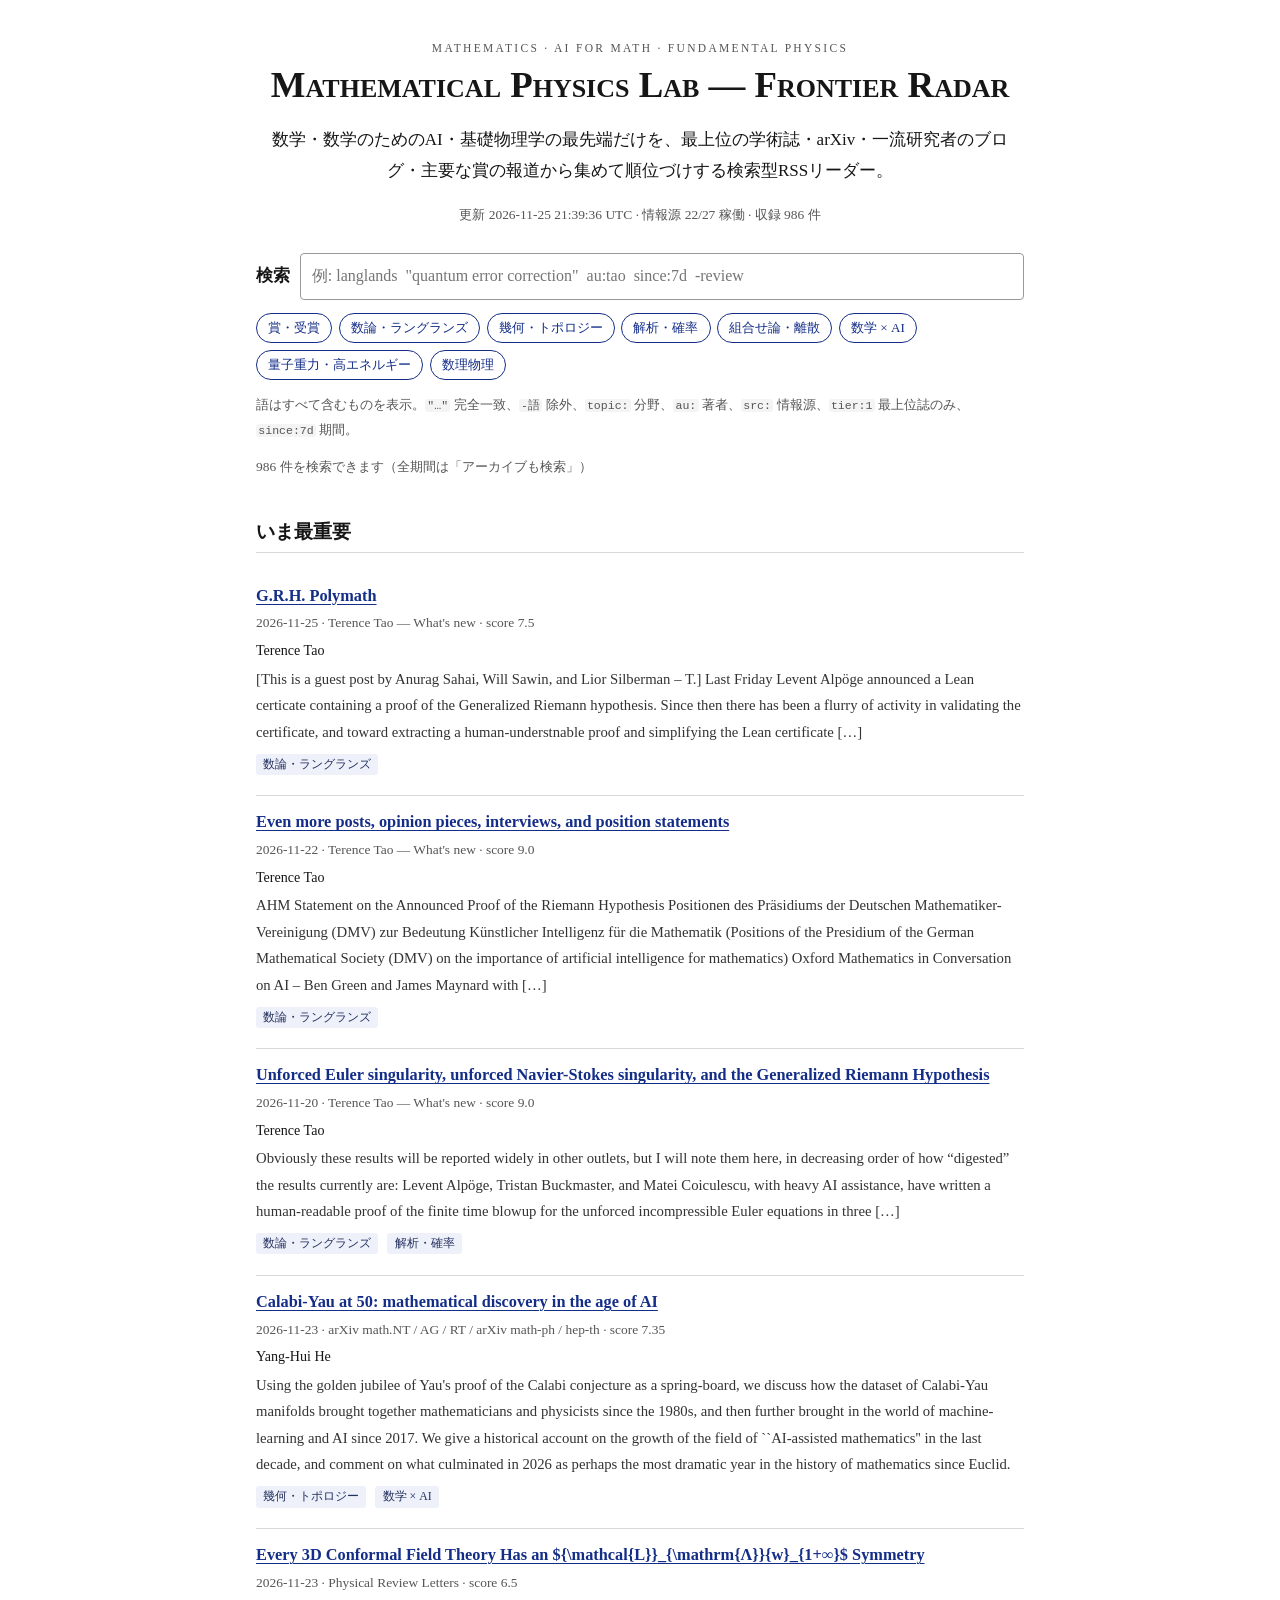
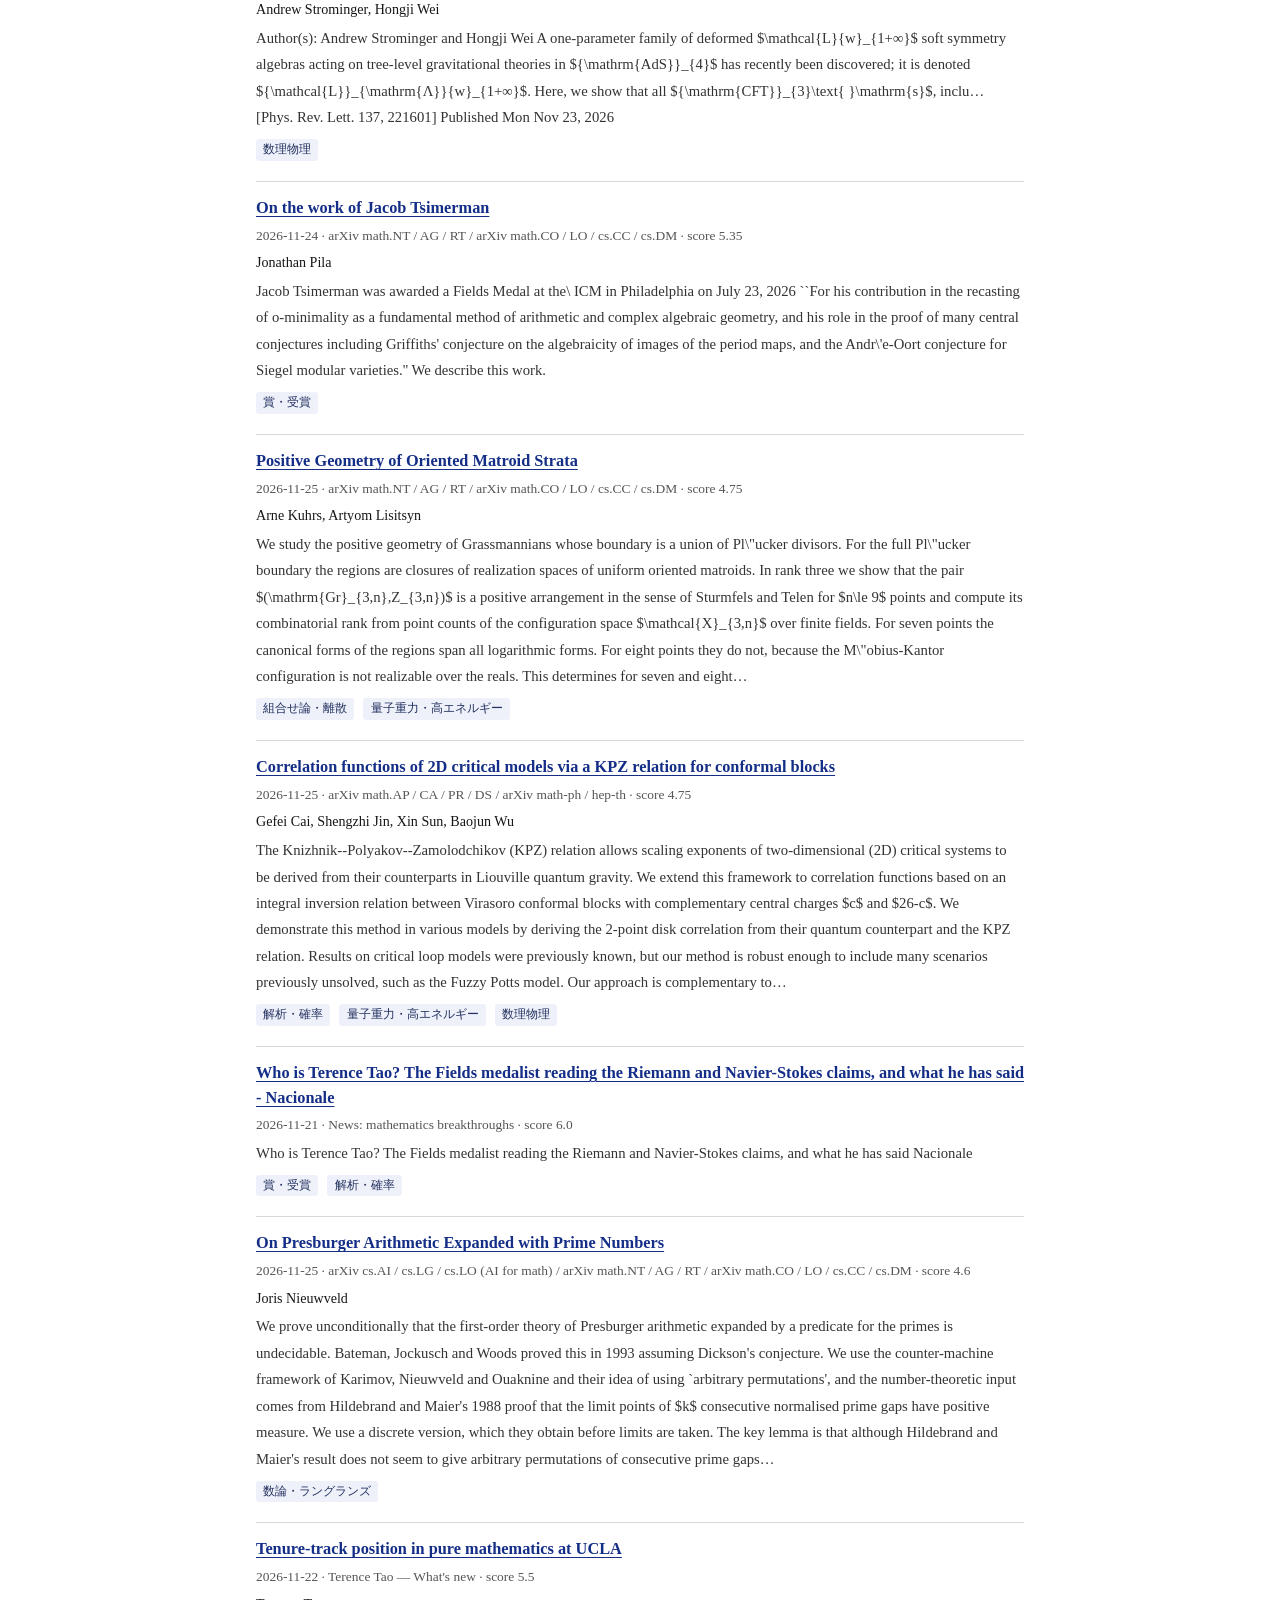
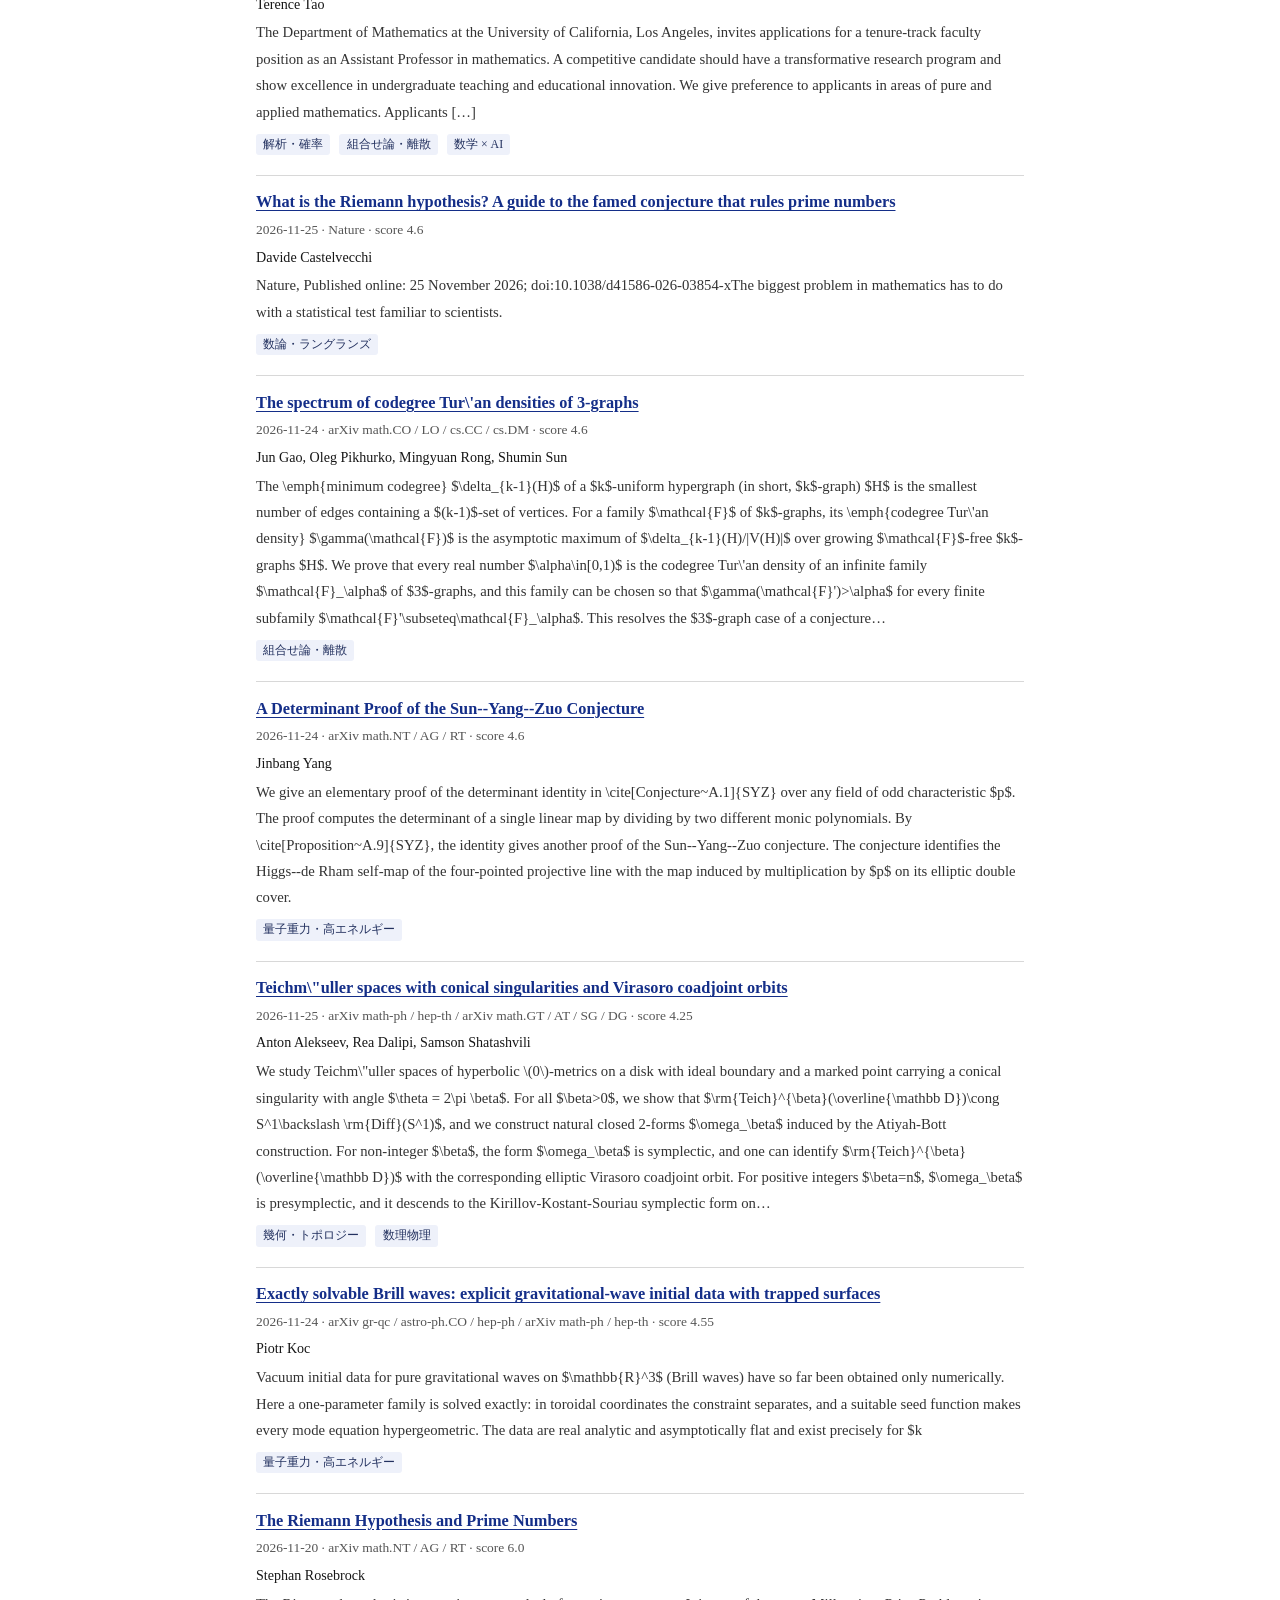
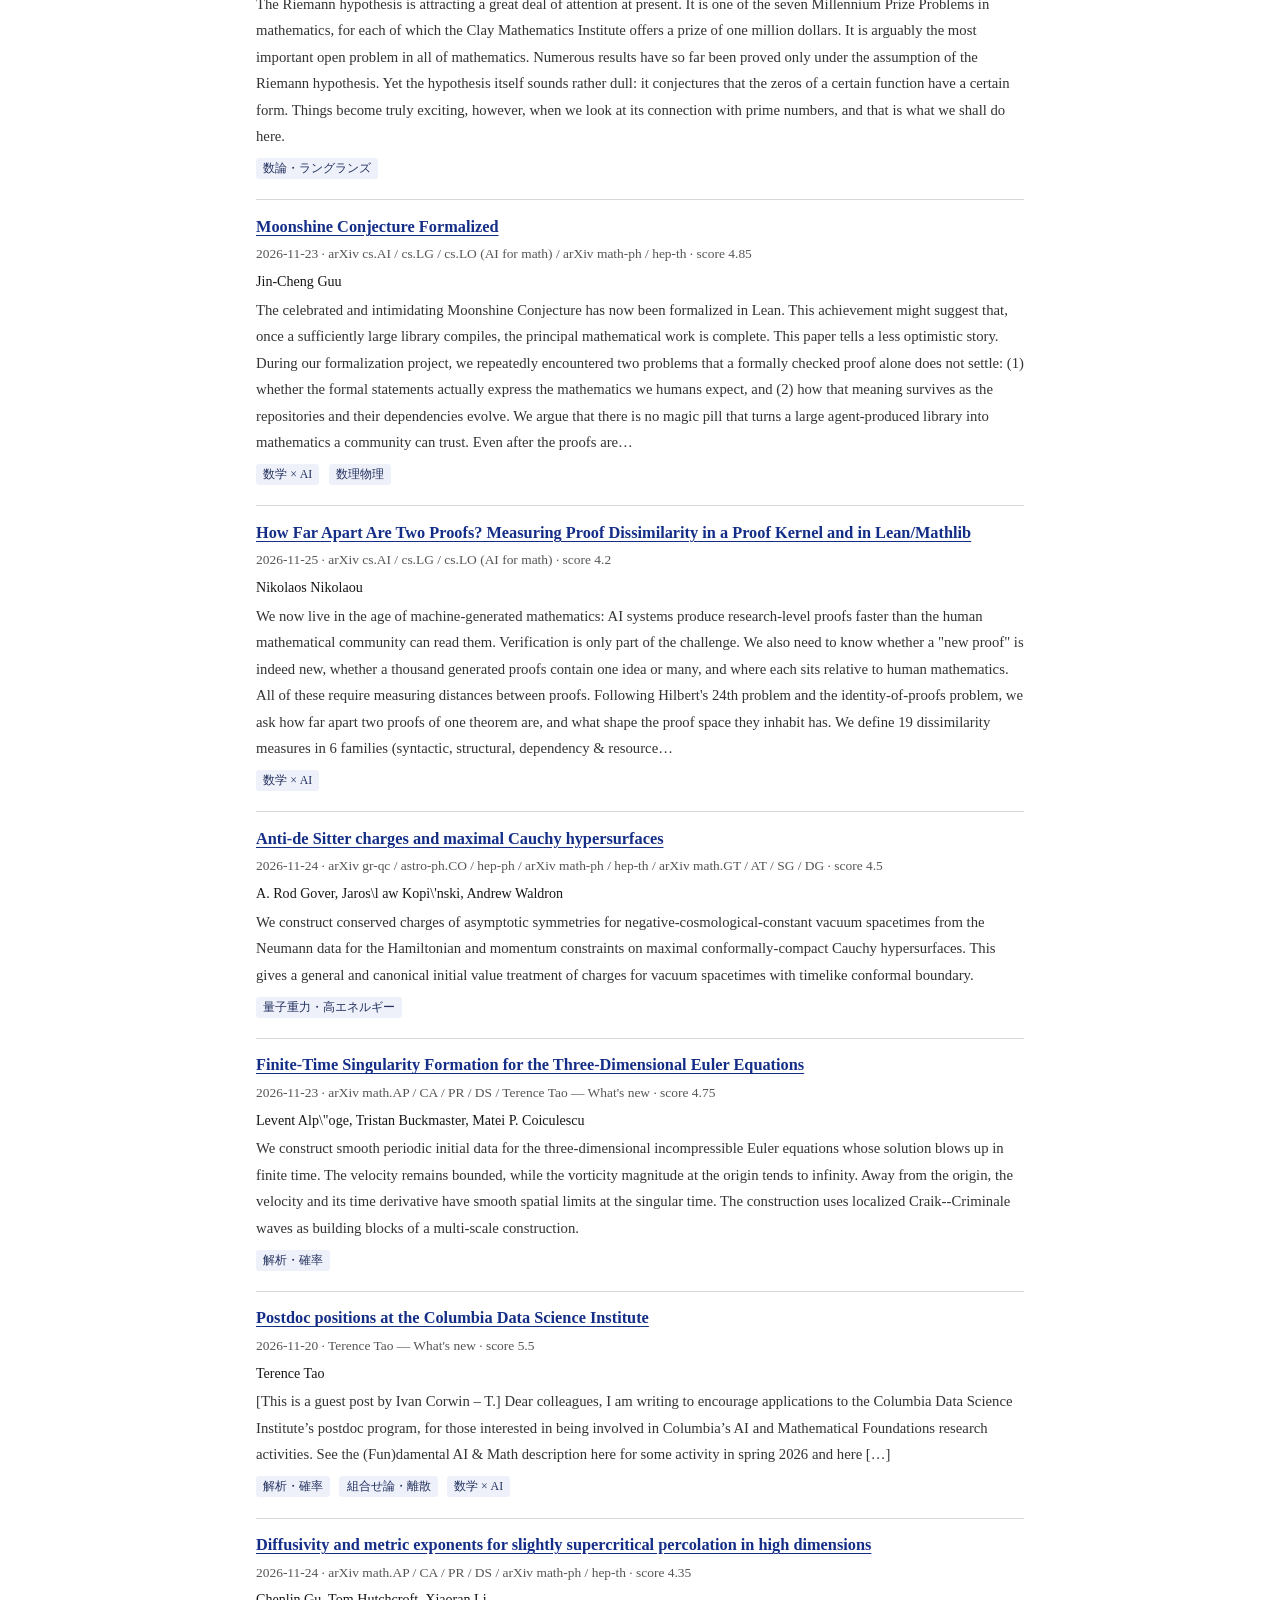
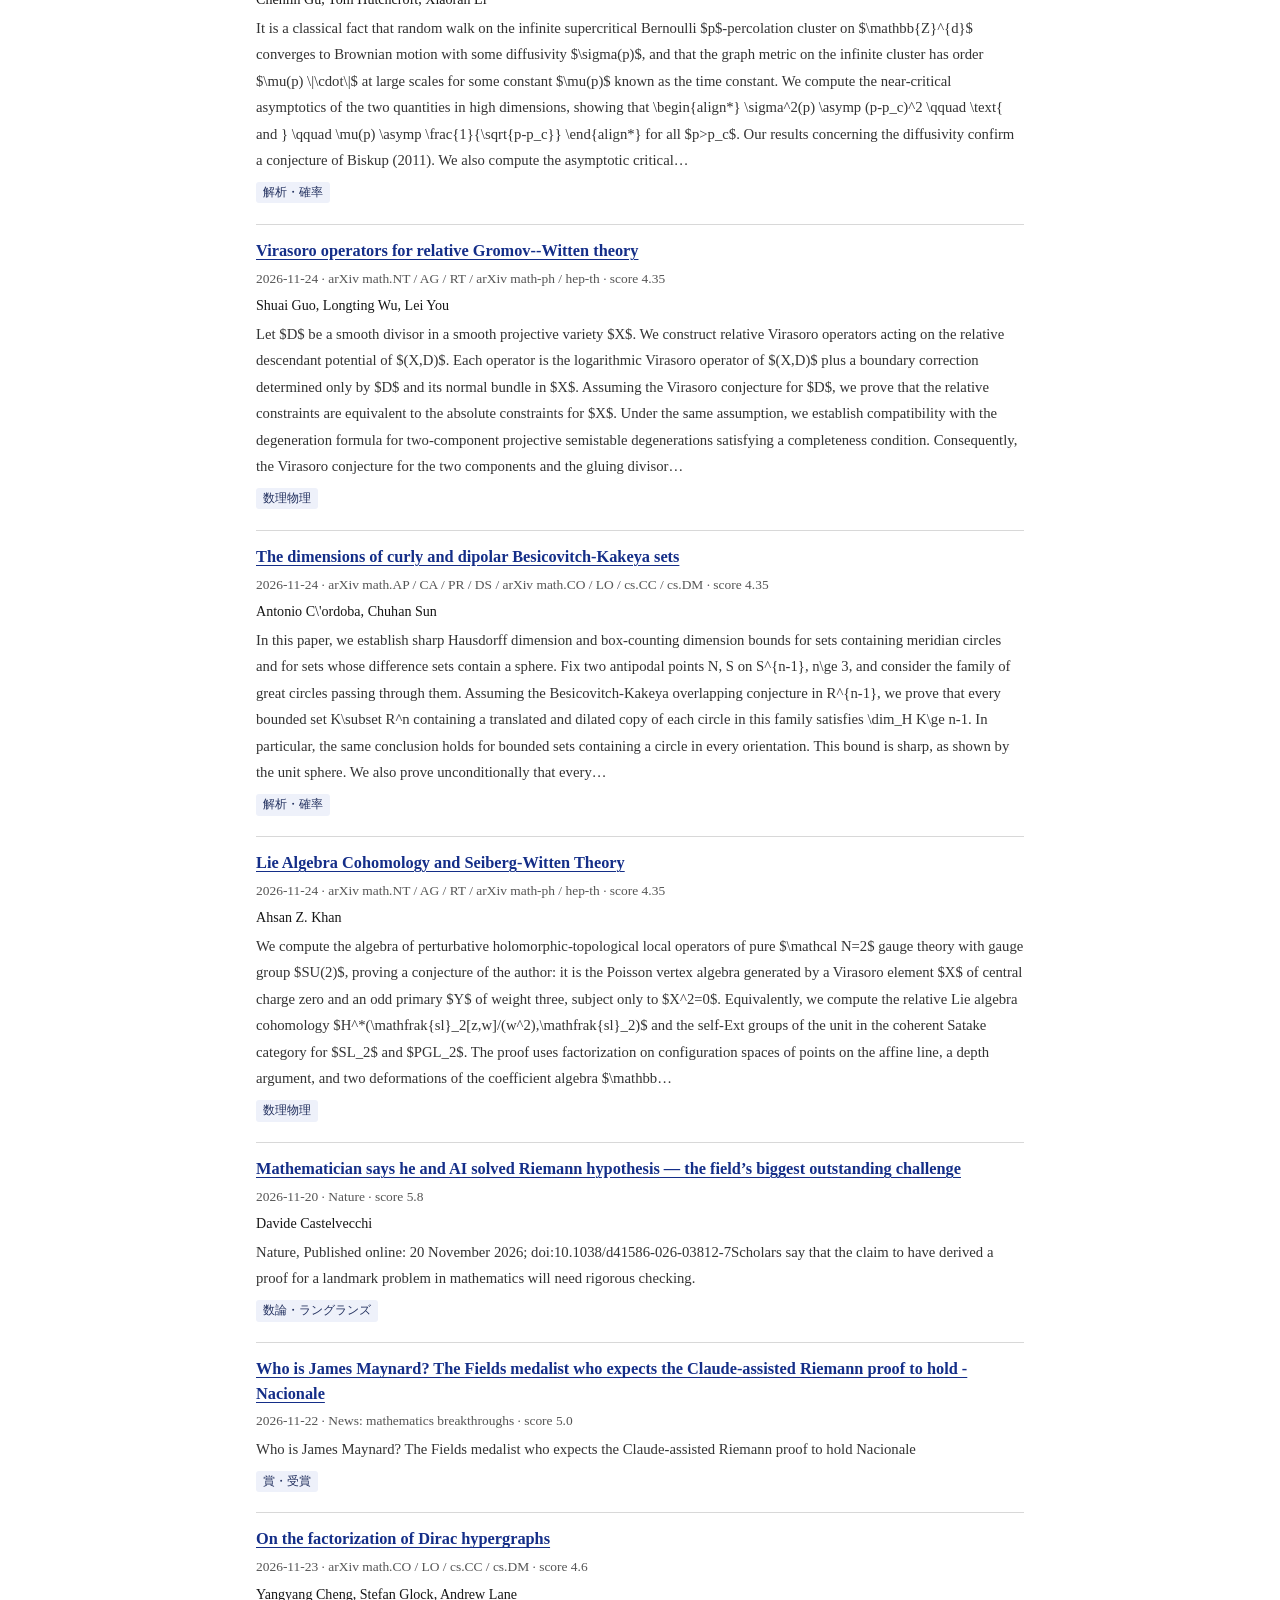
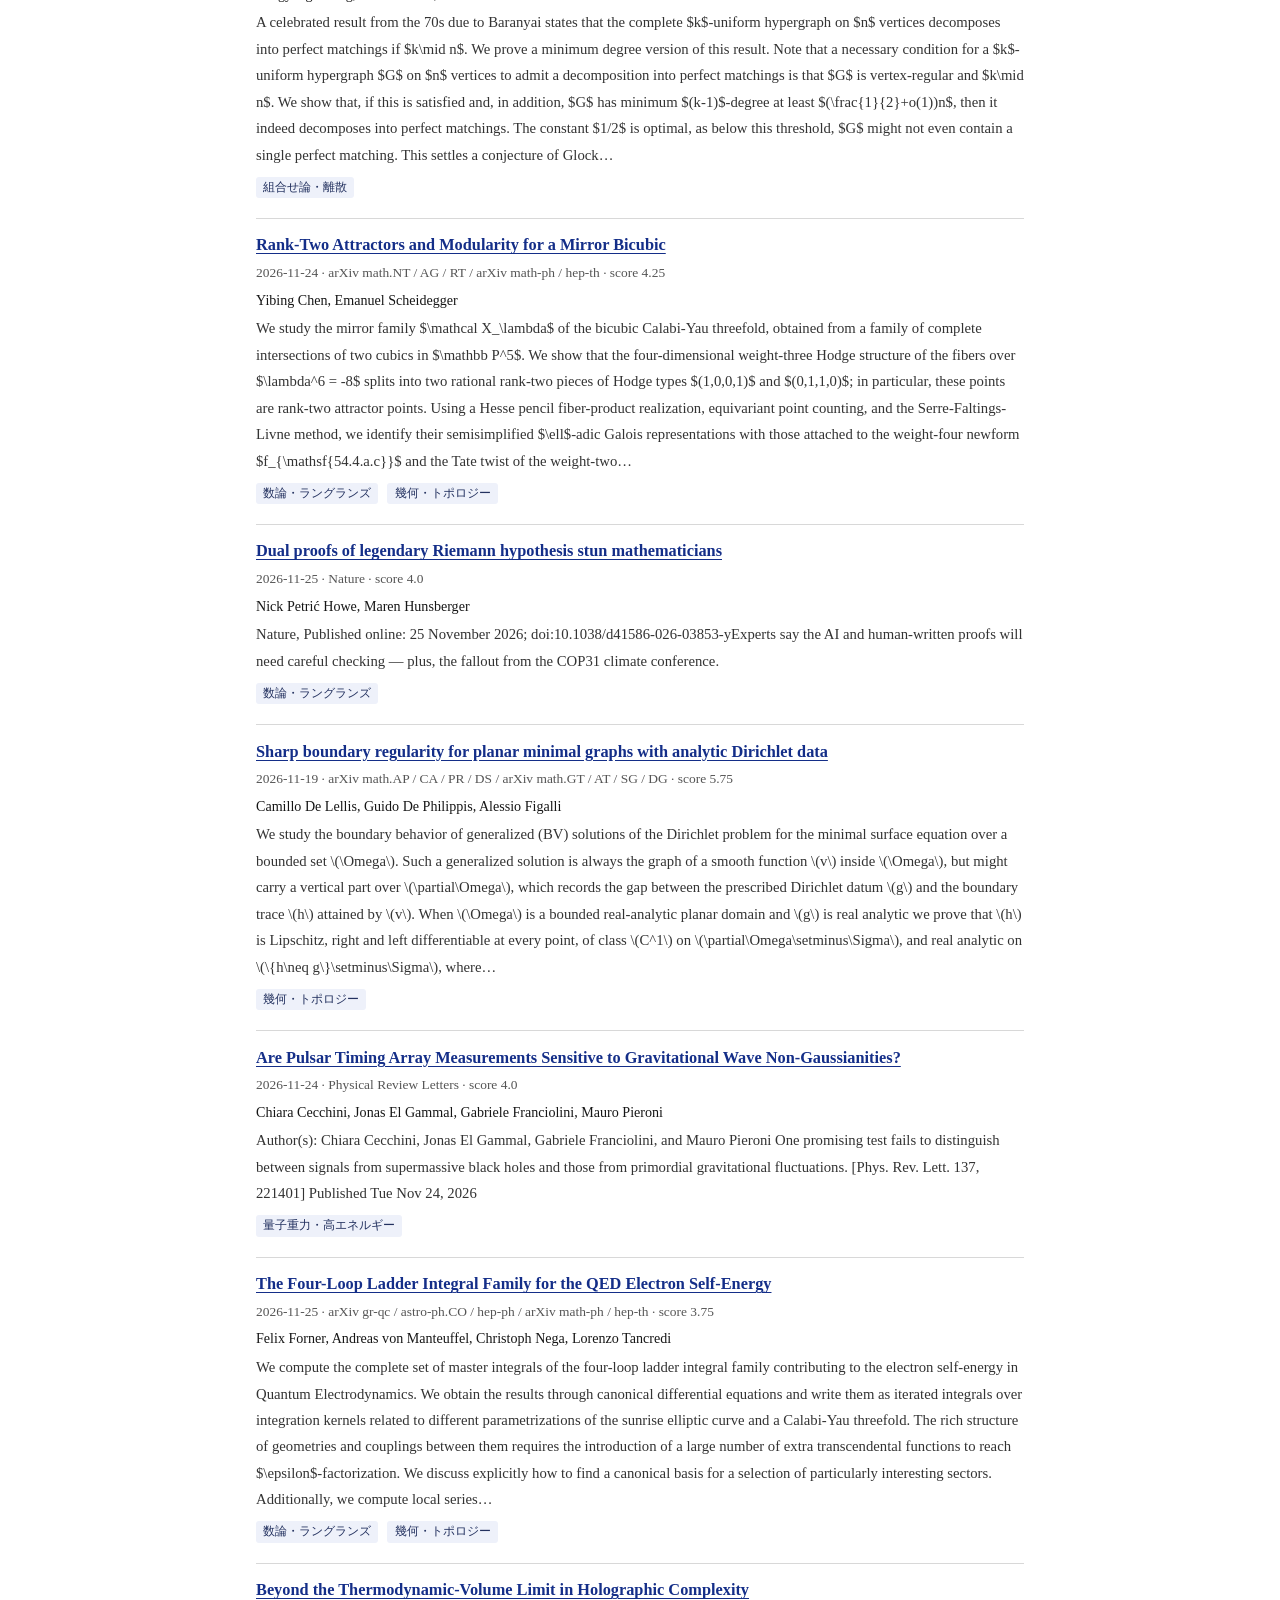
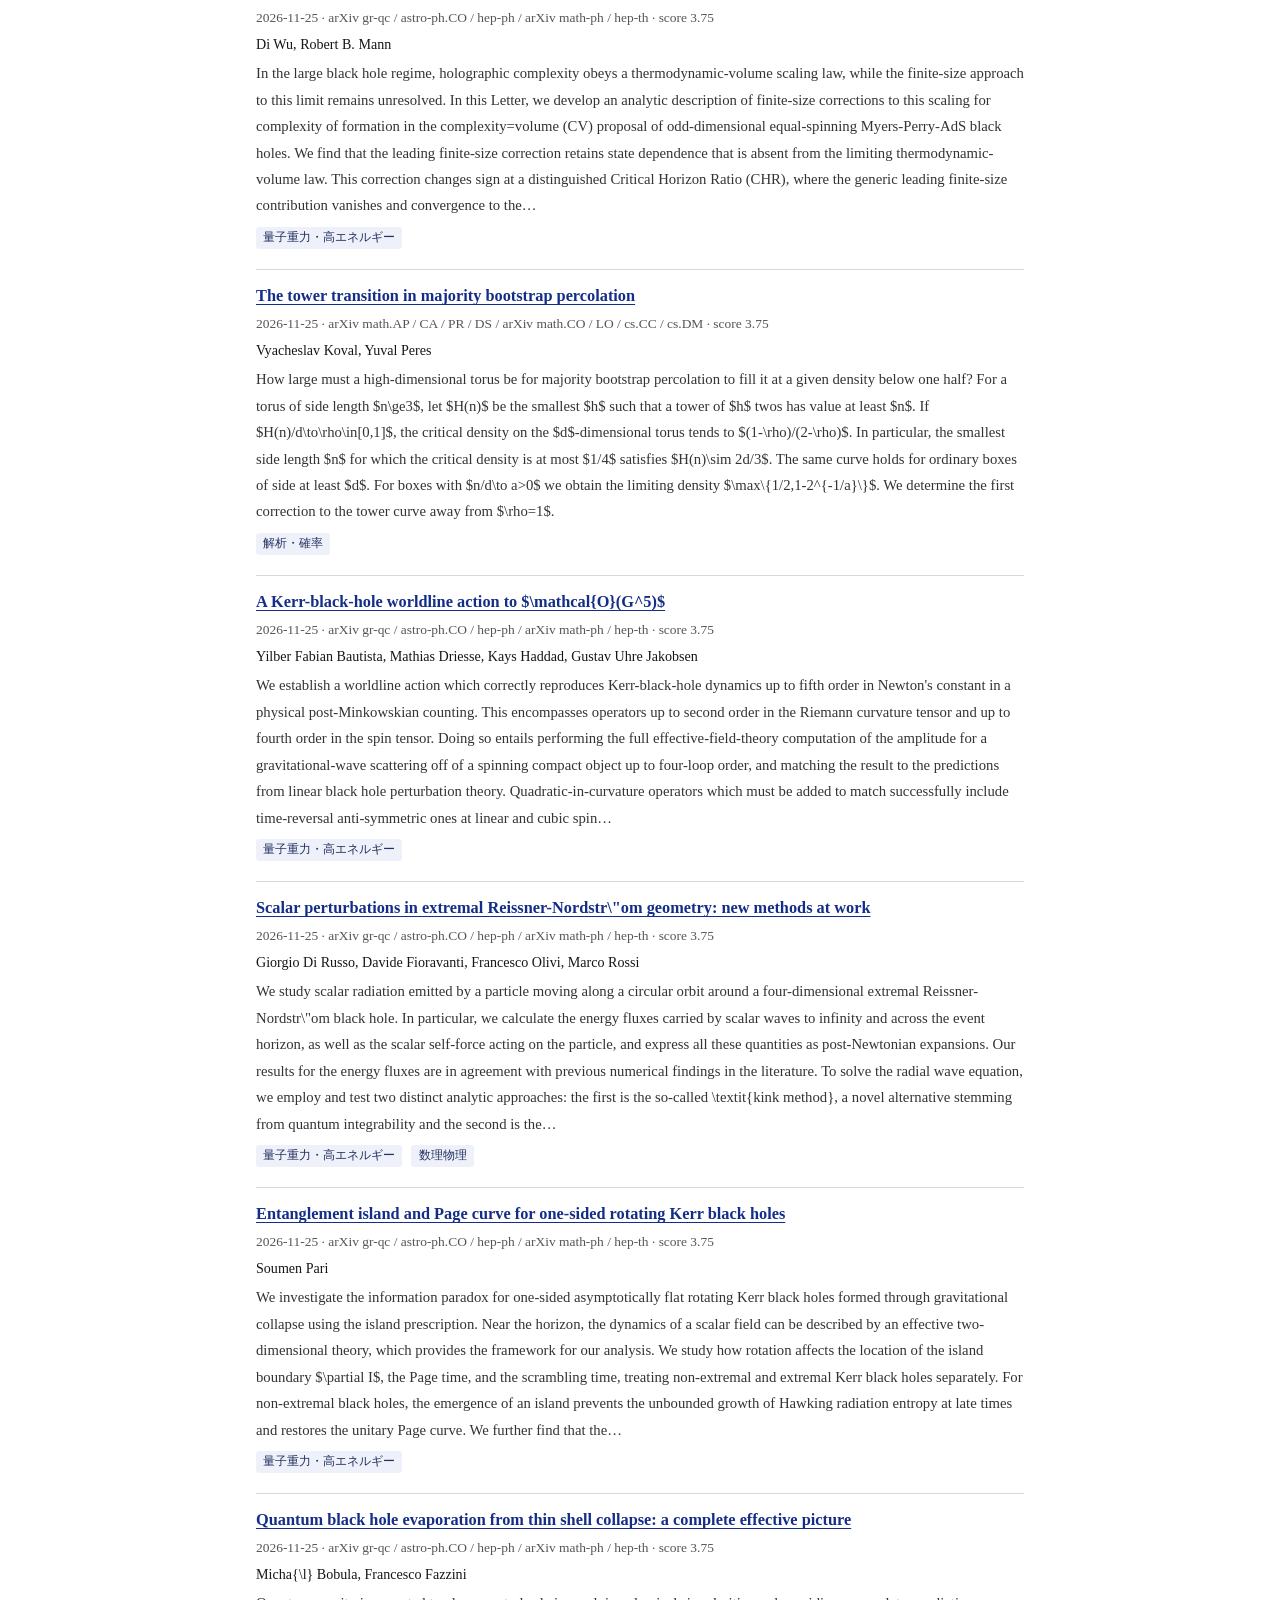
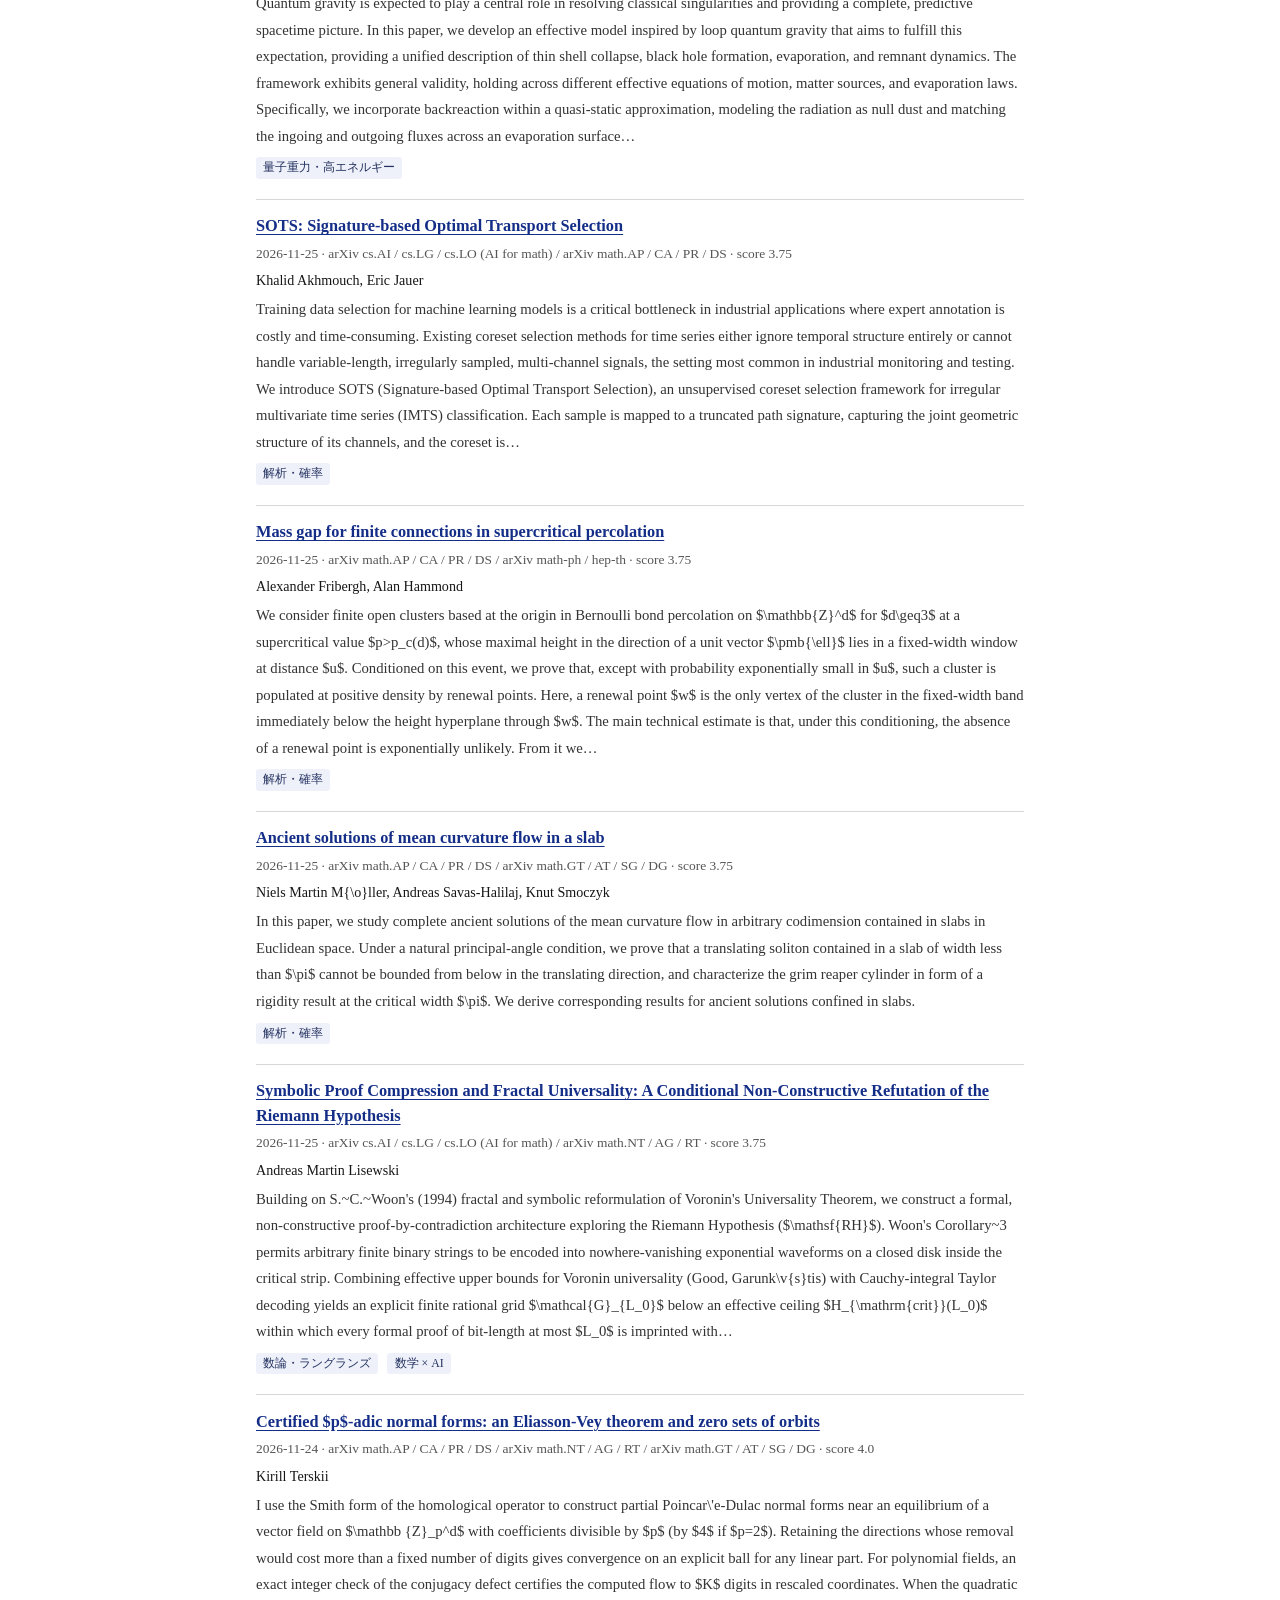
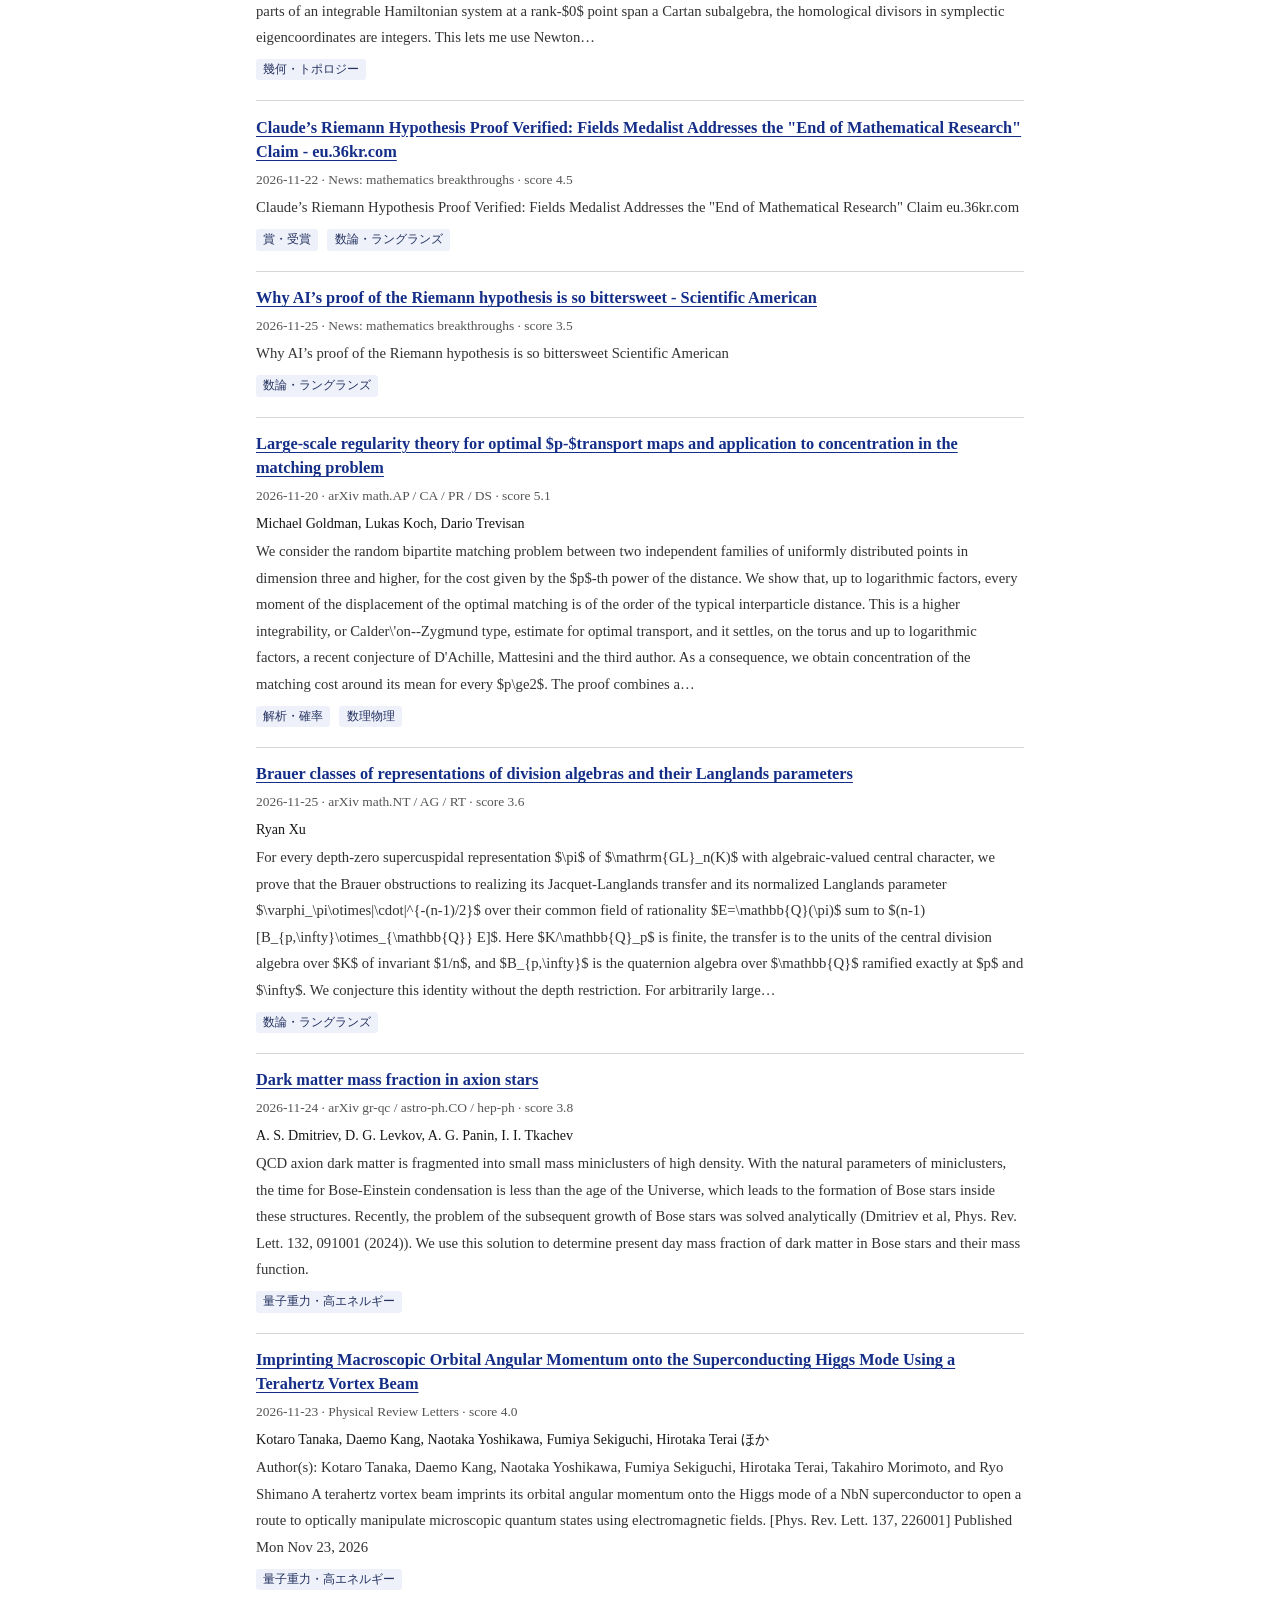
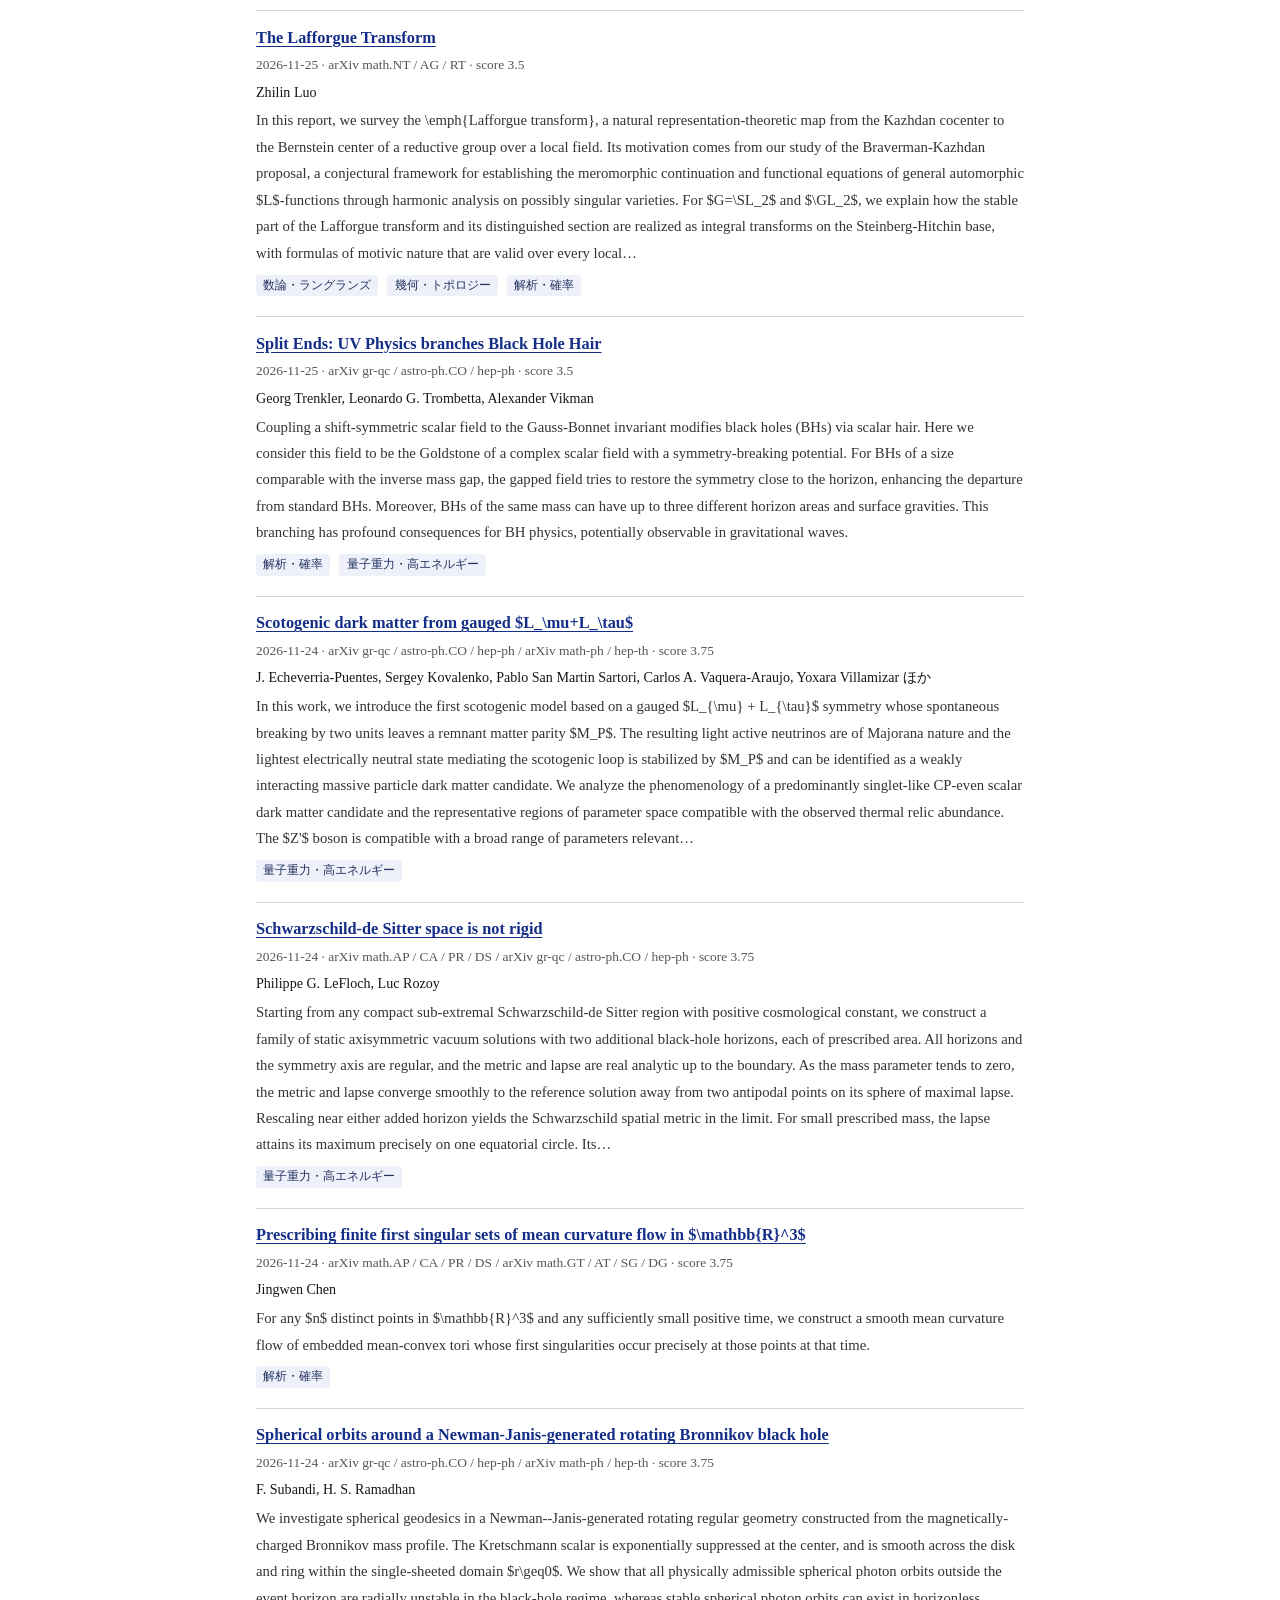
==== commit 6dbe4031: "radar: update docs/radar (2026-11-25T21:40Z)" ====
--- a/docs/radar/index.html
+++ b/docs/radar/index.html
@@ -19,7 +19,7 @@
 <meta property="og:url" content="https://cosmolab.qd.je/radar/">
 <link rel="alternate" type="application/rss+xml" title="Mathematical Physics Lab — Frontier Radar" href="feed.xml">
 <link rel="stylesheet" href="radar.css">
-<script type="application/ld+json">{"@context": "https://schema.org", "@type": "ItemList", "name": "Mathematical Physics Lab — Frontier Radar", "dateModified": "2026-11-25T08:29:13Z", "itemListElement": [{"@type": "ListItem", "position": 1, "url": "https://terrytao.wordpress.com/2026/11/24/g-r-h-polymath/", "name": "G.R.H. Polymath"}, {"@type": "ListItem", "position": 2, "url": "https://terrytao.wordpress.com/2026/11/21/even-more-posts-opinion-pieces-interviews-and-position-statements/", "name": "Even more posts, opinion pieces, interviews, and position statements"}, {"@type": "ListItem", "position": 3, "url": "https://terrytao.wordpress.com/2026/11/20/unforced-euler-singularity-unforced-navier-stokes-singularity-and-the-generalized-riemann-hypothesis/", "name": "Unforced Euler singularity, unforced Navier-Stokes singularity, and the Generalized Riemann Hypothesis"}, {"@type": "ListItem", "position": 4, "url": "https://arxiv.org/abs/2611.26974", "name": "Calabi-Yau at 50: mathematical discovery in the age of AI"}, {"@type": "ListItem", "position": 5, "url": "http://link.aps.org/doi/10.1103/64ht-cx15", "name": "Every 3D Conformal Field Theory Has an ${\\mathcal{L}}_{\\mathrm{Λ}}{w}_{1+∞}$ Symmetry"}, {"@type": "ListItem", "position": 6, "url": "https://arxiv.org/abs/2611.30644", "name": "On the work of Jacob Tsimerman"}, {"@type": "ListItem", "position": 7, "url": "https://arxiv.org/abs/2611.32956", "name": "Positive Geometry of Oriented Matroid Strata"}, {"@type": "ListItem", "position": 8, "url": "https://arxiv.org/abs/2611.32485", "name": "Correlation functions of 2D critical models via a KPZ relation for conformal blocks"}, {"@type": "ListItem", "position": 9, "url": "https://news.google.com/rss/articles/[base64]?oc=5", "name": "Who is Terence Tao? The Fields medalist reading the Riemann and Navier-Stokes claims, and what he has said - Nacionale"}, {"@type": "ListItem", "position": 10, "url": "https://arxiv.org/abs/2611.32977", "name": "On Presburger Arithmetic Expanded with Prime Numbers"}, {"@type": "ListItem", "position": 11, "url": "https://terrytao.wordpress.com/2026/11/22/tenure-track-position-in-pure-mathematics-at-ucla/", "name": "Tenure-track position in pure mathematics at UCLA"}, {"@type": "ListItem", "position": 12, "url": "https://arxiv.org/abs/2611.30861", "name": "The spectrum of codegree Tur\\'an densities of 3-graphs"}, {"@type": "ListItem", "position": 13, "url": "https://arxiv.org/abs/2611.29308", "name": "A Determinant Proof of the Sun--Yang--Zuo Conjecture"}, {"@type": "ListItem", "position": 14, "url": "https://arxiv.org/abs/2611.32644", "name": "Teichm\\\"uller spaces with conical singularities and Virasoro coadjoint orbits"}, {"@type": "ListItem", "position": 15, "url": "https://arxiv.org/abs/2611.28758", "name": "Exactly solvable Brill waves: explicit gravitational-wave initial data with trapped surfaces"}, {"@type": "ListItem", "position": 16, "url": "https://arxiv.org/abs/2611.25753", "name": "The Riemann Hypothesis and Prime Numbers"}, {"@type": "ListItem", "position": 17, "url": "https://arxiv.org/abs/2611.27001", "name": "Moonshine Conjecture Formalized"}, {"@type": "ListItem", "position": 18, "url": "https://arxiv.org/abs/2611.31811", "name": "How Far Apart Are Two Proofs? Measuring Proof Dissimilarity in a Proof Kernel and in Lean/Mathlib"}, {"@type": "ListItem", "position": 19, "url": "https://arxiv.org/abs/2611.28989", "name": "Anti-de Sitter charges and maximal Cauchy hypersurfaces"}, {"@type": "ListItem", "position": 20, "url": "https://arxiv.org/abs/2611.26772", "name": "Finite-Time Singularity Formation for the Three-Dimensional Euler Equations"}, {"@type": "ListItem", "position": 21, "url": "https://terrytao.wordpress.com/2026/11/20/postdoc-positions-at-the-columbia-data-science-institute/", "name": "Postdoc positions at the Columbia Data Science Institute"}, {"@type": "ListItem", "position": 22, "url": "https://arxiv.org/abs/2611.30115", "name": "Diffusivity and metric exponents for slightly supercritical percolation in high dimensions"}, {"@type": "ListItem", "position": 23, "url": "https://arxiv.org/abs/2611.30566", "name": "Virasoro operators for relative Gromov--Witten theory"}, {"@type": "ListItem", "position": 24, "url": "https://arxiv.org/abs/2611.29803", "name": "The dimensions of curly and dipolar Besicovitch-Kakeya sets"}, {"@type": "ListItem", "position": 25, "url": "https://arxiv.org/abs/2611.29713", "name": "Lie Algebra Cohomology and Seiberg-Witten Theory"}, {"@type": "ListItem", "position": 26, "url": "https://www.nature.com/articles/d41586-026-03812-7", "name": "Mathematician says he and AI solved Riemann hypothesis — the field’s biggest outstanding challenge"}, {"@type": "ListItem", "position": 27, "url": "https://news.google.com/rss/articles/[base64]?oc=5", "name": "Who is James Maynard? The Fields medalist who expects the Claude-assisted Riemann proof to hold - Nacionale"}, {"@type": "ListItem", "position": 28, "url": "https://arxiv.org/abs/2611.27781", "name": "On the factorization of Dirac hypergraphs"}, {"@type": "ListItem", "position": 29, "url": "https://arxiv.org/abs/2611.30234", "name": "Rank-Two Attractors and Modularity for a Mirror Bicubic"}, {"@type": "ListItem", "position": 30, "url": "https://arxiv.org/abs/2611.24120", "name": "Sharp boundary regularity for planar minimal graphs with analytic Dirichlet data"}]}</script>
+<script type="application/ld+json">{"@context": "https://schema.org", "@type": "ItemList", "name": "Mathematical Physics Lab — Frontier Radar", "dateModified": "2026-11-25T21:39:36Z", "itemListElement": [{"@type": "ListItem", "position": 1, "url": "https://terrytao.wordpress.com/2026/11/24/g-r-h-polymath/", "name": "G.R.H. Polymath"}, {"@type": "ListItem", "position": 2, "url": "https://terrytao.wordpress.com/2026/11/21/even-more-posts-opinion-pieces-interviews-and-position-statements/", "name": "Even more posts, opinion pieces, interviews, and position statements"}, {"@type": "ListItem", "position": 3, "url": "https://terrytao.wordpress.com/2026/11/20/unforced-euler-singularity-unforced-navier-stokes-singularity-and-the-generalized-riemann-hypothesis/", "name": "Unforced Euler singularity, unforced Navier-Stokes singularity, and the Generalized Riemann Hypothesis"}, {"@type": "ListItem", "position": 4, "url": "https://arxiv.org/abs/2611.26974", "name": "Calabi-Yau at 50: mathematical discovery in the age of AI"}, {"@type": "ListItem", "position": 5, "url": "http://link.aps.org/doi/10.1103/64ht-cx15", "name": "Every 3D Conformal Field Theory Has an ${\\mathcal{L}}_{\\mathrm{Λ}}{w}_{1+∞}$ Symmetry"}, {"@type": "ListItem", "position": 6, "url": "https://arxiv.org/abs/2611.30644", "name": "On the work of Jacob Tsimerman"}, {"@type": "ListItem", "position": 7, "url": "https://arxiv.org/abs/2611.32956", "name": "Positive Geometry of Oriented Matroid Strata"}, {"@type": "ListItem", "position": 8, "url": "https://arxiv.org/abs/2611.32485", "name": "Correlation functions of 2D critical models via a KPZ relation for conformal blocks"}, {"@type": "ListItem", "position": 9, "url": "https://news.google.com/rss/articles/[base64]?oc=5", "name": "Who is Terence Tao? The Fields medalist reading the Riemann and Navier-Stokes claims, and what he has said - Nacionale"}, {"@type": "ListItem", "position": 10, "url": "https://arxiv.org/abs/2611.32977", "name": "On Presburger Arithmetic Expanded with Prime Numbers"}, {"@type": "ListItem", "position": 11, "url": "https://terrytao.wordpress.com/2026/11/22/tenure-track-position-in-pure-mathematics-at-ucla/", "name": "Tenure-track position in pure mathematics at UCLA"}, {"@type": "ListItem", "position": 12, "url": "https://www.nature.com/articles/d41586-026-03854-x", "name": "What is the Riemann hypothesis? A guide to the famed conjecture that rules prime numbers"}, {"@type": "ListItem", "position": 13, "url": "https://arxiv.org/abs/2611.30861", "name": "The spectrum of codegree Tur\\'an densities of 3-graphs"}, {"@type": "ListItem", "position": 14, "url": "https://arxiv.org/abs/2611.29308", "name": "A Determinant Proof of the Sun--Yang--Zuo Conjecture"}, {"@type": "ListItem", "position": 15, "url": "https://arxiv.org/abs/2611.32644", "name": "Teichm\\\"uller spaces with conical singularities and Virasoro coadjoint orbits"}, {"@type": "ListItem", "position": 16, "url": "https://arxiv.org/abs/2611.28758", "name": "Exactly solvable Brill waves: explicit gravitational-wave initial data with trapped surfaces"}, {"@type": "ListItem", "position": 17, "url": "https://arxiv.org/abs/2611.25753", "name": "The Riemann Hypothesis and Prime Numbers"}, {"@type": "ListItem", "position": 18, "url": "https://arxiv.org/abs/2611.27001", "name": "Moonshine Conjecture Formalized"}, {"@type": "ListItem", "position": 19, "url": "https://arxiv.org/abs/2611.31811", "name": "How Far Apart Are Two Proofs? Measuring Proof Dissimilarity in a Proof Kernel and in Lean/Mathlib"}, {"@type": "ListItem", "position": 20, "url": "https://arxiv.org/abs/2611.28989", "name": "Anti-de Sitter charges and maximal Cauchy hypersurfaces"}, {"@type": "ListItem", "position": 21, "url": "https://arxiv.org/abs/2611.26772", "name": "Finite-Time Singularity Formation for the Three-Dimensional Euler Equations"}, {"@type": "ListItem", "position": 22, "url": "https://terrytao.wordpress.com/2026/11/20/postdoc-positions-at-the-columbia-data-science-institute/", "name": "Postdoc positions at the Columbia Data Science Institute"}, {"@type": "ListItem", "position": 23, "url": "https://arxiv.org/abs/2611.30115", "name": "Diffusivity and metric exponents for slightly supercritical percolation in high dimensions"}, {"@type": "ListItem", "position": 24, "url": "https://arxiv.org/abs/2611.30566", "name": "Virasoro operators for relative Gromov--Witten theory"}, {"@type": "ListItem", "position": 25, "url": "https://arxiv.org/abs/2611.29803", "name": "The dimensions of curly and dipolar Besicovitch-Kakeya sets"}, {"@type": "ListItem", "position": 26, "url": "https://arxiv.org/abs/2611.29713", "name": "Lie Algebra Cohomology and Seiberg-Witten Theory"}, {"@type": "ListItem", "position": 27, "url": "https://www.nature.com/articles/d41586-026-03812-7", "name": "Mathematician says he and AI solved Riemann hypothesis — the field’s biggest outstanding challenge"}, {"@type": "ListItem", "position": 28, "url": "https://news.google.com/rss/articles/[base64]?oc=5", "name": "Who is James Maynard? The Fields medalist who expects the Claude-assisted Riemann proof to hold - Nacionale"}, {"@type": "ListItem", "position": 29, "url": "https://arxiv.org/abs/2611.27781", "name": "On the factorization of Dirac hypergraphs"}, {"@type": "ListItem", "position": 30, "url": "https://arxiv.org/abs/2611.30234", "name": "Rank-Two Attractors and Modularity for a Mirror Bicubic"}]}</script>
 <script src="radar.js" defer></script>
 </head>
 <body>
@@ -27,8 +27,8 @@
 <p class="kicker">Mathematics · AI for Math · Fundamental Physics</p>
 <h1>Mathematical Physics Lab — Frontier Radar</h1>
 <p>数学・数学のためのAI・基礎物理学の最先端だけを、最上位の学術誌・arXiv・一流研究者のブログ・主要な賞の報道から集めて順位づけする検索型RSSリーダー。</p>
-<p class="meta">更新 <time datetime="2026-11-25T08:29:13Z">2026-11-25 08:29:13 UTC</time>
- · 情報源 22/27 稼働 · 収録 971 件</p>
+<p class="meta">更新 <time datetime="2026-11-25T21:39:36Z">2026-11-25 21:39:36 UTC</time>
+ · 情報源 22/27 稼働 · 収録 986 件</p>
 </header>
 <main>
 <section aria-label="検索">
@@ -43,11 +43,11 @@
 </section>
 <section aria-labelledby="top">
 <h2 id="top">いま最重要</h2>
-<ol id="results" class="items"><li class="item" data-id="6f243620fe4e35ce"><article><h3><a href="https://terrytao.wordpress.com/2026/11/24/g-r-h-polymath/" rel="noopener noreferrer nofollow" target="_blank">G.R.H. Polymath</a></h3><p class="meta"><time datetime="2026-11-25T05:29:41Z">2026-11-25</time> · Terence Tao — What&#x27;s new · score 7.5</p><p class="authors">Terence Tao</p><p class="summary">[This is a guest post by Anurag Sahai, Will Sawin, and Lior Silberman – T.] Last Friday Levent Alpöge announced a Lean certicate containing a proof of the Generalized Riemann hypothesis. Since then there has been a flurry of activity in validating the certificate, and toward extracting a human-understnable proof and simplifying the Lean certificate […]</p><p class="tags"><span class="tag">数論・ラングランズ</span></p></article></li><li class="item" data-id="fd67e2390fdfd139"><article><h3><a href="https://terrytao.wordpress.com/2026/11/21/even-more-posts-opinion-pieces-interviews-and-position-statements/" rel="noopener noreferrer nofollow" target="_blank">Even more posts, opinion pieces, interviews, and position statements</a></h3><p class="meta"><time datetime="2026-11-22T01:19:10Z">2026-11-22</time> · Terence Tao — What&#x27;s new · score 9.0</p><p class="authors">Terence Tao</p><p class="summary">AHM Statement on the Announced Proof of the Riemann Hypothesis Positionen des Präsidiums der Deutschen Mathematiker-Vereinigung (DMV) zur Bedeutung Künstlicher Intelligenz für die Mathematik (Positions of the Presidium of the German Mathematical Society (DMV) on the importance of artificial intelligence for mathematics) Oxford Mathematics in Conversation on AI – Ben Green and James Maynard with […]</p><p class="tags"><span class="tag">数論・ラングランズ</span></p></article></li><li class="item" data-id="f91a86a32c76929e"><article><h3><a href="https://terrytao.wordpress.com/2026/11/20/unforced-euler-singularity-unforced-navier-stokes-singularity-and-the-generalized-riemann-hypothesis/" rel="noopener noreferrer nofollow" target="_blank">Unforced Euler singularity, unforced Navier-Stokes singularity, and the Generalized Riemann Hypothesis</a></h3><p class="meta"><time datetime="2026-11-20T17:19:00Z">2026-11-20</time> · Terence Tao — What&#x27;s new · score 9.0</p><p class="authors">Terence Tao</p><p class="summary">Obviously these results will be reported widely in other outlets, but I will note them here, in decreasing order of how “digested” the results currently are: Levent Alpöge, Tristan Buckmaster, and Matei Coiculescu, with heavy AI assistance, have written a human-readable proof of the finite time blowup for the unforced incompressible Euler equations in three […]</p><p class="tags"><span class="tag">数論・ラングランズ</span> <span class="tag">解析・確率</span></p></article></li><li class="item" data-id="296e159525c91158"><article><h3><a href="https://arxiv.org/abs/2611.26974" rel="noopener noreferrer nofollow" target="_blank">Calabi-Yau at 50: mathematical discovery in the age of AI</a></h3><p class="meta"><time datetime="2026-11-23T05:00:00Z">2026-11-23</time> · arXiv math.NT / AG / RT / arXiv math-ph / hep-th · score 7.35</p><p class="authors">Yang-Hui He</p><p class="summary">Using the golden jubilee of Yau&#x27;s proof of the Calabi conjecture as a spring-board, we discuss how the dataset of Calabi-Yau manifolds brought together mathematicians and physicists since the 1980s, and then further brought in the world of machine-learning and AI since 2017. We give a historical account on the growth of the field of ``AI-assisted mathematics&#x27;&#x27; in the last decade, and comment on what culminated in 2026 as perhaps the most dramatic year in the history of mathematics since Euclid.</p><p class="tags"><span class="tag">幾何・トポロジー</span> <span class="tag">数学 × AI</span></p></article></li><li class="item" data-id="34599ed5e06c5105"><article><h3><a href="http://link.aps.org/doi/10.1103/64ht-cx15" rel="noopener noreferrer nofollow" target="_blank">Every 3D Conformal Field Theory Has an ${\mathcal{L}}_{\mathrm{Λ}}{w}_{1+∞}$ Symmetry</a></h3><p class="meta"><time datetime="2026-11-23T10:00:00Z">2026-11-23</time> · Physical Review Letters · score 6.5</p><p class="authors">Andrew Strominger, Hongji Wei</p><p class="summary">Author(s): Andrew Strominger and Hongji Wei A one-parameter family of deformed $\mathcal{L}{w}_{1+∞}$ soft symmetry algebras acting on tree-level gravitational theories in ${\mathrm{AdS}}_{4}$ has recently been discovered; it is denoted ${\mathcal{L}}_{\mathrm{Λ}}{w}_{1+∞}$. Here, we show that all ${\mathrm{CFT}}_{3}\text{ }\mathrm{s}$, inclu… [Phys. Rev. Lett. 137, 221601] Published Mon Nov 23, 2026</p><p class="tags"><span class="tag">数理物理</span></p></article></li><li class="item" data-id="f98d0270ed7f7f34"><article><h3><a href="https://arxiv.org/abs/2611.30644" rel="noopener noreferrer nofollow" target="_blank">On the work of Jacob Tsimerman</a></h3><p class="meta"><time datetime="2026-11-24T05:00:00Z">2026-11-24</time> · arXiv math.NT / AG / RT / arXiv math.CO / LO / cs.CC / cs.DM · score 5.35</p><p class="authors">Jonathan Pila</p><p class="summary">Jacob Tsimerman was awarded a Fields Medal at the\ ICM in Philadelphia on July 23, 2026 ``For his contribution in the recasting of o-minimality as a fundamental method of arithmetic and complex algebraic geometry, and his role in the proof of many central conjectures including Griffiths&#x27; conjecture on the algebraicity of images of the period maps, and the Andr\&#x27;e-Oort conjecture for Siegel modular varieties.&#x27;&#x27; We describe this work.</p><p class="tags"><span class="tag">賞・受賞</span></p></article></li><li class="item" data-id="3bd751d7d574c9ff"><article><h3><a href="https://arxiv.org/abs/2611.32956" rel="noopener noreferrer nofollow" target="_blank">Positive Geometry of Oriented Matroid Strata</a></h3><p class="meta"><time datetime="2026-11-25T05:00:00Z">2026-11-25</time> · arXiv math.NT / AG / RT / arXiv math.CO / LO / cs.CC / cs.DM · score 4.75</p><p class="authors">Arne Kuhrs, Artyom Lisitsyn</p><p class="summary">We study the positive geometry of Grassmannians whose boundary is a union of Pl\&quot;ucker divisors. For the full Pl\&quot;ucker boundary the regions are closures of realization spaces of uniform oriented matroids. In rank three we show that the pair $(\mathrm{Gr}_{3,n},Z_{3,n})$ is a positive arrangement in the sense of Sturmfels and Telen for $n\le 9$ points and compute its combinatorial rank from point counts of the configuration space $\mathcal{X}_{3,n}$ over finite fields. For seven points the canonical forms of the regions span all logarithmic forms. For eight points they do not, because the M\&quot;obius-Kantor configuration is not realizable over the reals. This determines for seven and eight…</p><p class="tags"><span class="tag">組合せ論・離散</span> <span class="tag">量子重力・高エネルギー</span></p></article></li><li class="item" data-id="f869907c36eca3f1"><article><h3><a href="https://arxiv.org/abs/2611.32485" rel="noopener noreferrer nofollow" target="_blank">Correlation functions of 2D critical models via a KPZ relation for conformal blocks</a></h3><p class="meta"><time datetime="2026-11-25T05:00:00Z">2026-11-25</time> · arXiv math.AP / CA / PR / DS / arXiv math-ph / hep-th · score 4.75</p><p class="authors">Gefei Cai, Shengzhi Jin, Xin Sun, Baojun Wu</p><p class="summary">The Knizhnik--Polyakov--Zamolodchikov (KPZ) relation allows scaling exponents of two-dimensional (2D) critical systems to be derived from their counterparts in Liouville quantum gravity. We extend this framework to correlation functions based on an integral inversion relation between Virasoro conformal blocks with complementary central charges $c$ and $26-c$. We demonstrate this method in various models by deriving the 2-point disk correlation from their quantum counterpart and the KPZ relation. Results on critical loop models were previously known, but our method is robust enough to include many scenarios previously unsolved, such as the Fuzzy Potts model. Our approach is complementary to…</p><p class="tags"><span class="tag">解析・確率</span> <span class="tag">量子重力・高エネルギー</span> <span class="tag">数理物理</span></p></article></li><li class="item" data-id="459d4fa02254a63f"><article><h3><a href="https://news.google.com/rss/articles/[base64]?oc=5" rel="noopener noreferrer nofollow" target="_blank">Who is Terence Tao? The Fields medalist reading the Riemann and Navier-Stokes claims, and what he has said - Nacionale</a></h3><p class="meta"><time datetime="2026-11-21T10:36:54Z">2026-11-21</time> · News: mathematics breakthroughs · score 6.0</p><p class="summary">Who is Terence Tao? The Fields medalist reading the Riemann and Navier-Stokes claims, and what he has said Nacionale</p><p class="tags"><span class="tag">賞・受賞</span> <span class="tag">解析・確率</span></p></article></li><li class="item" data-id="76b8b769963f92f0"><article><h3><a href="https://arxiv.org/abs/2611.32977" rel="noopener noreferrer nofollow" target="_blank">On Presburger Arithmetic Expanded with Prime Numbers</a></h3><p class="meta"><time datetime="2026-11-25T05:00:00Z">2026-11-25</time> · arXiv cs.AI / cs.LG / cs.LO (AI for math) / arXiv math.NT / AG / RT / arXiv math.CO / LO / cs.CC / cs.DM · score 4.6</p><p class="authors">Joris Nieuwveld</p><p class="summary">We prove unconditionally that the first-order theory of Presburger arithmetic expanded by a predicate for the primes is undecidable. Bateman, Jockusch and Woods proved this in 1993 assuming Dickson&#x27;s conjecture. We use the counter-machine framework of Karimov, Nieuwveld and Ouaknine and their idea of using `arbitrary permutations&#x27;, and the number-theoretic input comes from Hildebrand and Maier&#x27;s 1988 proof that the limit points of $k$ consecutive normalised prime gaps have positive measure. We use a discrete version, which they obtain before limits are taken. The key lemma is that although Hildebrand and Maier&#x27;s result does not seem to give arbitrary permutations of consecutive prime gaps…</p><p class="tags"><span class="tag">数論・ラングランズ</span></p></article></li><li class="item" data-id="8297ec0ef2fad997"><article><h3><a href="https://terrytao.wordpress.com/2026/11/22/tenure-track-position-in-pure-mathematics-at-ucla/" rel="noopener noreferrer nofollow" target="_blank">Tenure-track position in pure mathematics at UCLA</a></h3><p class="meta"><time datetime="2026-11-22T15:01:49Z">2026-11-22</time> · Terence Tao — What&#x27;s new · score 5.5</p><p class="authors">Terence Tao</p><p class="summary">The Department of Mathematics at the University of California, Los Angeles, invites applications for a tenure-track faculty position as an Assistant Professor in mathematics. A competitive candidate should have a transformative research program and show excellence in undergraduate teaching and educational innovation. We give preference to applicants in areas of pure and applied mathematics. Applicants […]</p><p class="tags"><span class="tag">解析・確率</span> <span class="tag">組合せ論・離散</span> <span class="tag">数学 × AI</span></p></article></li><li class="item" data-id="b4d69bdd7c12eb66"><article><h3><a href="https://arxiv.org/abs/2611.30861" rel="noopener noreferrer nofollow" target="_blank">The spectrum of codegree Tur\&#x27;an densities of 3-graphs</a></h3><p class="meta"><time datetime="2026-11-24T05:00:00Z">2026-11-24</time> · arXiv math.CO / LO / cs.CC / cs.DM · score 4.6</p><p class="authors">Jun Gao, Oleg Pikhurko, Mingyuan Rong, Shumin Sun</p><p class="summary">The \emph{minimum codegree} $\delta_{k-1}(H)$ of a $k$-uniform hypergraph (in short, $k$-graph) $H$ is the smallest number of edges containing a $(k-1)$-set of vertices. For a family $\mathcal{F}$ of $k$-graphs, its \emph{codegree Tur\&#x27;an density} $\gamma(\mathcal{F})$ is the asymptotic maximum of $\delta_{k-1}(H)/|V(H)|$ over growing $\mathcal{F}$-free $k$-graphs $H$. We prove that every real number $\alpha\in[0,1)$ is the codegree Tur\&#x27;an density of an infinite family $\mathcal{F}_\alpha$ of $3$-graphs, and this family can be chosen so that $\gamma(\mathcal{F}&#x27;)&gt;\alpha$ for every finite subfamily $\mathcal{F}&#x27;\subseteq\mathcal{F}_\alpha$. This resolves the $3$-graph case of a conjecture…</p><p class="tags"><span class="tag">組合せ論・離散</span></p></article></li><li class="item" data-id="eecf929c07debf95"><article><h3><a href="https://arxiv.org/abs/2611.29308" rel="noopener noreferrer nofollow" target="_blank">A Determinant Proof of the Sun--Yang--Zuo Conjecture</a></h3><p class="meta"><time datetime="2026-11-24T05:00:00Z">2026-11-24</time> · arXiv math.NT / AG / RT · score 4.6</p><p class="authors">Jinbang Yang</p><p class="summary">We give an elementary proof of the determinant identity in \cite[Conjecture~A.1]{SYZ} over any field of odd characteristic $p$. The proof computes the determinant of a single linear map by dividing by two different monic polynomials. By \cite[Proposition~A.9]{SYZ}, the identity gives another proof of the Sun--Yang--Zuo conjecture. The conjecture identifies the Higgs--de Rham self-map of the four-pointed projective line with the map induced by multiplication by $p$ on its elliptic double cover.</p><p class="tags"><span class="tag">量子重力・高エネルギー</span></p></article></li><li class="item" data-id="59a925e52a41534f"><article><h3><a href="https://arxiv.org/abs/2611.32644" rel="noopener noreferrer nofollow" target="_blank">Teichm\&quot;uller spaces with conical singularities and Virasoro coadjoint orbits</a></h3><p class="meta"><time datetime="2026-11-25T05:00:00Z">2026-11-25</time> · arXiv math-ph / hep-th / arXiv math.GT / AT / SG / DG · score 4.25</p><p class="authors">Anton Alekseev, Rea Dalipi, Samson Shatashvili</p><p class="summary">We study Teichm\&quot;uller spaces of hyperbolic \(0\)-metrics on a disk with ideal boundary and a marked point carrying a conical singularity with angle $\theta = 2\pi \beta$. For all $\beta&gt;0$, we show that $\rm{Teich}^{\beta}(\overline{\mathbb D})\cong S^1\backslash \rm{Diff}(S^1)$, and we construct natural closed 2-forms $\omega_\beta$ induced by the Atiyah-Bott construction. For non-integer $\beta$, the form $\omega_\beta$ is symplectic, and one can identify $\rm{Teich}^{\beta}(\overline{\mathbb D})$ with the corresponding elliptic Virasoro coadjoint orbit. For positive integers $\beta=n$, $\omega_\beta$ is presymplectic, and it descends to the Kirillov-Kostant-Souriau symplectic form on…</p><p class="tags"><span class="tag">幾何・トポロジー</span> <span class="tag">数理物理</span></p></article></li><li class="item" data-id="0746d84eb10b86c4"><article><h3><a href="https://arxiv.org/abs/2611.28758" rel="noopener noreferrer nofollow" target="_blank">Exactly solvable Brill waves: explicit gravitational-wave initial data with trapped surfaces</a></h3><p class="meta"><time datetime="2026-11-24T05:00:00Z">2026-11-24</time> · arXiv gr-qc / astro-ph.CO / hep-ph / arXiv math-ph / hep-th · score 4.55</p><p class="authors">Piotr Koc</p><p class="summary">Vacuum initial data for pure gravitational waves on $\mathbb{R}^3$ (Brill waves) have so far been obtained only numerically. Here a one-parameter family is solved exactly: in toroidal coordinates the constraint separates, and a suitable seed function makes every mode equation hypergeometric. The data are real analytic and asymptotically flat and exist precisely for $k</p><p class="tags"><span class="tag">量子重力・高エネルギー</span></p></article></li><li class="item" data-id="e7bc30584b655253"><article><h3><a href="https://arxiv.org/abs/2611.25753" rel="noopener noreferrer nofollow" target="_blank">The Riemann Hypothesis and Prime Numbers</a></h3><p class="meta"><time datetime="2026-11-20T05:00:00Z">2026-11-20</time> · arXiv math.NT / AG / RT · score 6.0</p><p class="authors">Stephan Rosebrock</p><p class="summary">The Riemann hypothesis is attracting a great deal of attention at present. It is one of the seven Millennium Prize Problems in mathematics, for each of which the Clay Mathematics Institute offers a prize of one million dollars. It is arguably the most important open problem in all of mathematics. Numerous results have so far been proved only under the assumption of the Riemann hypothesis. Yet the hypothesis itself sounds rather dull: it conjectures that the zeros of a certain function have a certain form. Things become truly exciting, however, when we look at its connection with prime numbers, and that is what we shall do here.</p><p class="tags"><span class="tag">数論・ラングランズ</span></p></article></li><li class="item" data-id="34569cb44b699273"><article><h3><a href="https://arxiv.org/abs/2611.27001" rel="noopener noreferrer nofollow" target="_blank">Moonshine Conjecture Formalized</a></h3><p class="meta"><time datetime="2026-11-23T05:00:00Z">2026-11-23</time> · arXiv cs.AI / cs.LG / cs.LO (AI for math) / arXiv math-ph / hep-th · score 4.85</p><p class="authors">Jin-Cheng Guu</p><p class="summary">The celebrated and intimidating Moonshine Conjecture has now been formalized in Lean. This achievement might suggest that, once a sufficiently large library compiles, the principal mathematical work is complete. This paper tells a less optimistic story. During our formalization project, we repeatedly encountered two problems that a formally checked proof alone does not settle: (1) whether the formal statements actually express the mathematics we humans expect, and (2) how that meaning survives as the repositories and their dependencies evolve. We argue that there is no magic pill that turns a large agent-produced library into mathematics a community can trust. Even after the proofs are…</p><p class="tags"><span class="tag">数学 × AI</span> <span class="tag">数理物理</span></p></article></li><li class="item" data-id="ccec6c7b13af96d7"><article><h3><a href="https://arxiv.org/abs/2611.31811" rel="noopener noreferrer nofollow" target="_blank">How Far Apart Are Two Proofs? Measuring Proof Dissimilarity in a Proof Kernel and in Lean/Mathlib</a></h3><p class="meta"><time datetime="2026-11-25T05:00:00Z">2026-11-25</time> · arXiv cs.AI / cs.LG / cs.LO (AI for math) · score 4.2</p><p class="authors">Nikolaos Nikolaou</p><p class="summary">We now live in the age of machine-generated mathematics: AI systems produce research-level proofs faster than the human mathematical community can read them. Verification is only part of the challenge. We also need to know whether a &quot;new proof&quot; is indeed new, whether a thousand generated proofs contain one idea or many, and where each sits relative to human mathematics. All of these require measuring distances between proofs. Following Hilbert&#x27;s 24th problem and the identity-of-proofs problem, we ask how far apart two proofs of one theorem are, and what shape the proof space they inhabit has. We define 19 dissimilarity measures in 6 families (syntactic, structural, dependency &amp; resource…</p><p class="tags"><span class="tag">数学 × AI</span></p></article></li><li class="item" data-id="cde12a2d7868ca49"><article><h3><a href="https://arxiv.org/abs/2611.28989" rel="noopener noreferrer nofollow" target="_blank">Anti-de Sitter charges and maximal Cauchy hypersurfaces</a></h3><p class="meta"><time datetime="2026-11-24T05:00:00Z">2026-11-24</time> · arXiv gr-qc / astro-ph.CO / hep-ph / arXiv math-ph / hep-th / arXiv math.GT / AT / SG / DG · score 4.5</p><p class="authors">A. Rod Gover, Jaros\l aw Kopi\&#x27;nski, Andrew Waldron</p><p class="summary">We construct conserved charges of asymptotic symmetries for negative-cosmological-constant vacuum spacetimes from the Neumann data for the Hamiltonian and momentum constraints on maximal conformally-compact Cauchy hypersurfaces. This gives a general and canonical initial value treatment of charges for vacuum spacetimes with timelike conformal boundary.</p><p class="tags"><span class="tag">量子重力・高エネルギー</span></p></article></li><li class="item" data-id="7af374f0f72a51e1"><article><h3><a href="https://arxiv.org/abs/2611.26772" rel="noopener noreferrer nofollow" target="_blank">Finite-Time Singularity Formation for the Three-Dimensional Euler Equations</a></h3><p class="meta"><time datetime="2026-11-23T05:00:00Z">2026-11-23</time> · arXiv math.AP / CA / PR / DS / Terence Tao — What&#x27;s new · score 4.75</p><p class="authors">Levent Alp\&quot;oge, Tristan Buckmaster, Matei P. Coiculescu</p><p class="summary">We construct smooth periodic initial data for the three-dimensional incompressible Euler equations whose solution blows up in finite time. The velocity remains bounded, while the vorticity magnitude at the origin tends to infinity. Away from the origin, the velocity and its time derivative have smooth spatial limits at the singular time. The construction uses localized Craik--Criminale waves as building blocks of a multi-scale construction.</p><p class="tags"><span class="tag">解析・確率</span></p></article></li><li class="item" data-id="633a6203108240ae"><article><h3><a href="https://terrytao.wordpress.com/2026/11/20/postdoc-positions-at-the-columbia-data-science-institute/" rel="noopener noreferrer nofollow" target="_blank">Postdoc positions at the Columbia Data Science Institute</a></h3><p class="meta"><time datetime="2026-11-20T22:05:50Z">2026-11-20</time> · Terence Tao — What&#x27;s new · score 5.5</p><p class="authors">Terence Tao</p><p class="summary">[This is a guest post by Ivan Corwin – T.] Dear colleagues, I am writing to encourage applications to the Columbia Data Science Institute’s postdoc program, for those interested in being involved in Columbia’s AI and Mathematical Foundations research activities. See the (Fun)damental AI &amp; Math description here for some activity in spring 2026 and here […]</p><p class="tags"><span class="tag">解析・確率</span> <span class="tag">組合せ論・離散</span> <span class="tag">数学 × AI</span></p></article></li><li class="item" data-id="5cf82410ee495d53"><article><h3><a href="https://arxiv.org/abs/2611.30115" rel="noopener noreferrer nofollow" target="_blank">Diffusivity and metric exponents for slightly supercritical percolation in high dimensions</a></h3><p class="meta"><time datetime="2026-11-24T05:00:00Z">2026-11-24</time> · arXiv math.AP / CA / PR / DS / arXiv math-ph / hep-th · score 4.35</p><p class="authors">Chenlin Gu, Tom Hutchcroft, Xiaoran Li</p><p class="summary">It is a classical fact that random walk on the infinite supercritical Bernoulli $p$-percolation cluster on $\mathbb{Z}^{d}$ converges to Brownian motion with some diffusivity $\sigma(p)$, and that the graph metric on the infinite cluster has order $\mu(p) \|\cdot\|$ at large scales for some constant $\mu(p)$ known as the time constant. We compute the near-critical asymptotics of the two quantities in high dimensions, showing that \begin{align*} \sigma^2(p) \asymp (p-p_c)^2 \qquad \text{ and } \qquad \mu(p) \asymp \frac{1}{\sqrt{p-p_c}} \end{align*} for all $p&gt;p_c$. Our results concerning the diffusivity confirm a conjecture of Biskup (2011). We also compute the asymptotic critical…</p><p class="tags"><span class="tag">解析・確率</span></p></article></li><li class="item" data-id="7024eb5e1ed5bbf8"><article><h3><a href="https://arxiv.org/abs/2611.30566" rel="noopener noreferrer nofollow" target="_blank">Virasoro operators for relative Gromov--Witten theory</a></h3><p class="meta"><time datetime="2026-11-24T05:00:00Z">2026-11-24</time> · arXiv math.NT / AG / RT / arXiv math-ph / hep-th · score 4.35</p><p class="authors">Shuai Guo, Longting Wu, Lei You</p><p class="summary">Let $D$ be a smooth divisor in a smooth projective variety $X$. We construct relative Virasoro operators acting on the relative descendant potential of $(X,D)$. Each operator is the logarithmic Virasoro operator of $(X,D)$ plus a boundary correction determined only by $D$ and its normal bundle in $X$. Assuming the Virasoro conjecture for $D$, we prove that the relative constraints are equivalent to the absolute constraints for $X$. Under the same assumption, we establish compatibility with the degeneration formula for two-component projective semistable degenerations satisfying a completeness condition. Consequently, the Virasoro conjecture for the two components and the gluing divisor…</p><p class="tags"><span class="tag">数理物理</span></p></article></li><li class="item" data-id="d8978fb6e6d40999"><article><h3><a href="https://arxiv.org/abs/2611.29803" rel="noopener noreferrer nofollow" target="_blank">The dimensions of curly and dipolar Besicovitch-Kakeya sets</a></h3><p class="meta"><time datetime="2026-11-24T05:00:00Z">2026-11-24</time> · arXiv math.AP / CA / PR / DS / arXiv math.CO / LO / cs.CC / cs.DM · score 4.35</p><p class="authors">Antonio C\&#x27;ordoba, Chuhan Sun</p><p class="summary">In this paper, we establish sharp Hausdorff dimension and box-counting dimension bounds for sets containing meridian circles and for sets whose difference sets contain a sphere. Fix two antipodal points N, S on S^{n-1}, n\ge 3, and consider the family of great circles passing through them. Assuming the Besicovitch-Kakeya overlapping conjecture in R^{n-1}, we prove that every bounded set K\subset R^n containing a translated and dilated copy of each circle in this family satisfies \dim_H K\ge n-1. In particular, the same conclusion holds for bounded sets containing a circle in every orientation. This bound is sharp, as shown by the unit sphere. We also prove unconditionally that every…</p><p class="tags"><span class="tag">解析・確率</span></p></article></li><li class="item" data-id="e2afa1737aa043b8"><article><h3><a href="https://arxiv.org/abs/2611.29713" rel="noopener noreferrer nofollow" target="_blank">Lie Algebra Cohomology and Seiberg-Witten Theory</a></h3><p class="meta"><time datetime="2026-11-24T05:00:00Z">2026-11-24</time> · arXiv math.NT / AG / RT / arXiv math-ph / hep-th · score 4.35</p><p class="authors">Ahsan Z. Khan</p><p class="summary">We compute the algebra of perturbative holomorphic-topological local operators of pure $\mathcal N=2$ gauge theory with gauge group $SU(2)$, proving a conjecture of the author: it is the Poisson vertex algebra generated by a Virasoro element $X$ of central charge zero and an odd primary $Y$ of weight three, subject only to $X^2=0$. Equivalently, we compute the relative Lie algebra cohomology $H^*(\mathfrak{sl}_2[z,w]/(w^2),\mathfrak{sl}_2)$ and the self-Ext groups of the unit in the coherent Satake category for $SL_2$ and $PGL_2$. The proof uses factorization on configuration spaces of points on the affine line, a depth argument, and two deformations of the coefficient algebra $\mathbb…</p><p class="tags"><span class="tag">数理物理</span></p></article></li><li class="item" data-id="8ee5f09207df7dd2"><article><h3><a href="https://www.nature.com/articles/d41586-026-03812-7" rel="noopener noreferrer nofollow" target="_blank">Mathematician says he and AI solved Riemann hypothesis — the field’s biggest outstanding challenge</a></h3><p class="meta"><time datetime="2026-11-20T00:00:00Z">2026-11-20</time> · Nature · score 5.8</p><p class="authors">Davide Castelvecchi</p><p class="summary">Nature, Published online: 20 November 2026; doi:10.1038/d41586-026-03812-7Scholars say that the claim to have derived a proof for a landmark problem in mathematics will need rigorous checking.</p><p class="tags"><span class="tag">数論・ラングランズ</span></p></article></li><li class="item" data-id="72f6385d32ef044c"><article><h3><a href="https://news.google.com/rss/articles/[base64]?oc=5" rel="noopener noreferrer nofollow" target="_blank">Who is James Maynard? The Fields medalist who expects the Claude-assisted Riemann proof to hold - Nacionale</a></h3><p class="meta"><time datetime="2026-11-22T01:25:48Z">2026-11-22</time> · News: mathematics breakthroughs · score 5.0</p><p class="summary">Who is James Maynard? The Fields medalist who expects the Claude-assisted Riemann proof to hold Nacionale</p><p class="tags"><span class="tag">賞・受賞</span></p></article></li><li class="item" data-id="a7d720895a7be701"><article><h3><a href="https://arxiv.org/abs/2611.27781" rel="noopener noreferrer nofollow" target="_blank">On the factorization of Dirac hypergraphs</a></h3><p class="meta"><time datetime="2026-11-23T05:00:00Z">2026-11-23</time> · arXiv math.CO / LO / cs.CC / cs.DM · score 4.6</p><p class="authors">Yangyang Cheng, Stefan Glock, Andrew Lane</p><p class="summary">A celebrated result from the 70s due to Baranyai states that the complete $k$-uniform hypergraph on $n$ vertices decomposes into perfect matchings if $k\mid n$. We prove a minimum degree version of this result. Note that a necessary condition for a $k$-uniform hypergraph $G$ on $n$ vertices to admit a decomposition into perfect matchings is that $G$ is vertex-regular and $k\mid n$. We show that, if this is satisfied and, in addition, $G$ has minimum $(k-1)$-degree at least $(\frac{1}{2}+o(1))n$, then it indeed decomposes into perfect matchings. The constant $1/2$ is optimal, as below this threshold, $G$ might not even contain a single perfect matching. This settles a conjecture of Glock…</p><p class="tags"><span class="tag">組合せ論・離散</span></p></article></li><li class="item" data-id="cea7bbaba4551bc2"><article><h3><a href="https://arxiv.org/abs/2611.30234" rel="noopener noreferrer nofollow" target="_blank">Rank-Two Attractors and Modularity for a Mirror Bicubic</a></h3><p class="meta"><time datetime="2026-11-24T05:00:00Z">2026-11-24</time> · arXiv math.NT / AG / RT / arXiv math-ph / hep-th · score 4.25</p><p class="authors">Yibing Chen, Emanuel Scheidegger</p><p class="summary">We study the mirror family $\mathcal X_\lambda$ of the bicubic Calabi-Yau threefold, obtained from a family of complete intersections of two cubics in $\mathbb P^5$. We show that the four-dimensional weight-three Hodge structure of the fibers over $\lambda^6 = -8$ splits into two rational rank-two pieces of Hodge types $(1,0,0,1)$ and $(0,1,1,0)$; in particular, these points are rank-two attractor points. Using a Hesse pencil fiber-product realization, equivariant point counting, and the Serre-Faltings-Livne method, we identify their semisimplified $\ell$-adic Galois representations with those attached to the weight-four newform $f_{\mathsf{54.4.a.c}}$ and the Tate twist of the weight-two…</p><p class="tags"><span class="tag">数論・ラングランズ</span> <span class="tag">幾何・トポロジー</span></p></article></li><li class="item" data-id="ee4e9ca3543dc092"><article><h3><a href="https://arxiv.org/abs/2611.24120" rel="noopener noreferrer nofollow" target="_blank">Sharp boundary regularity for planar minimal graphs with analytic Dirichlet data</a></h3><p class="meta"><time datetime="2026-11-19T05:00:00Z">2026-11-19</time> · arXiv math.AP / CA / PR / DS / arXiv math.GT / AT / SG / DG · score 5.75</p><p class="authors">Camillo De Lellis, Guido De Philippis, Alessio Figalli</p><p class="summary">We study the boundary behavior of generalized (BV) solutions of the Dirichlet problem for the minimal surface equation over a bounded set \(\Omega\). Such a generalized solution is always the graph of a smooth function \(v\) inside \(\Omega\), but might carry a vertical part over \(\partial\Omega\), which records the gap between the prescribed Dirichlet datum \(g\) and the boundary trace \(h\) attained by \(v\). When \(\Omega\) is a bounded real-analytic planar domain and \(g\) is real analytic we prove that \(h\) is Lipschitz, right and left differentiable at every point, of class \(C^1\) on \(\partial\Omega\setminus\Sigma\), and real analytic on \(\{h\neq g\}\setminus\Sigma\), where…</p><p class="tags"><span class="tag">幾何・トポロジー</span></p></article></li><li class="item" data-id="063ebfe99f61885a"><article><h3><a href="https://arxiv.org/abs/2611.32854" rel="noopener noreferrer nofollow" target="_blank">The Four-Loop Ladder Integral Family for the QED Electron Self-Energy</a></h3><p class="meta"><time datetime="2026-11-25T05:00:00Z">2026-11-25</time> · arXiv gr-qc / astro-ph.CO / hep-ph / arXiv math-ph / hep-th · score 3.75</p><p class="authors">Felix Forner, Andreas von Manteuffel, Christoph Nega, Lorenzo Tancredi</p><p class="summary">We compute the complete set of master integrals of the four-loop ladder integral family contributing to the electron self-energy in Quantum Electrodynamics. We obtain the results through canonical differential equations and write them as iterated integrals over integration kernels related to different parametrizations of the sunrise elliptic curve and a Calabi-Yau threefold. The rich structure of geometries and couplings between them requires the introduction of a large number of extra transcendental functions to reach $\epsilon$-factorization. We discuss explicitly how to find a canonical basis for a selection of particularly interesting sectors. Additionally, we compute local series…</p><p class="tags"><span class="tag">数論・ラングランズ</span> <span class="tag">幾何・トポロジー</span></p></article></li><li class="item" data-id="3097fc80db413db1"><article><h3><a href="https://arxiv.org/abs/2611.31761" rel="noopener noreferrer nofollow" target="_blank">Beyond the Thermodynamic-Volume Limit in Holographic Complexity</a></h3><p class="meta"><time datetime="2026-11-25T05:00:00Z">2026-11-25</time> · arXiv gr-qc / astro-ph.CO / hep-ph / arXiv math-ph / hep-th · score 3.75</p><p class="authors">Di Wu, Robert B. Mann</p><p class="summary">In the large black hole regime, holographic complexity obeys a thermodynamic-volume scaling law, while the finite-size approach to this limit remains unresolved. In this Letter, we develop an analytic description of finite-size corrections to this scaling for complexity of formation in the complexity=volume (CV) proposal of odd-dimensional equal-spinning Myers-Perry-AdS black holes. We find that the leading finite-size correction retains state dependence that is absent from the limiting thermodynamic-volume law. This correction changes sign at a distinguished Critical Horizon Ratio (CHR), where the generic leading finite-size contribution vanishes and convergence to the…</p><p class="tags"><span class="tag">量子重力・高エネルギー</span></p></article></li><li class="item" data-id="34ed4784ab1da6d7"><article><h3><a href="https://arxiv.org/abs/2611.33087" rel="noopener noreferrer nofollow" target="_blank">The tower transition in majority bootstrap percolation</a></h3><p class="meta"><time datetime="2026-11-25T05:00:00Z">2026-11-25</time> · arXiv math.AP / CA / PR / DS / arXiv math.CO / LO / cs.CC / cs.DM · score 3.75</p><p class="authors">Vyacheslav Koval, Yuval Peres</p><p class="summary">How large must a high-dimensional torus be for majority bootstrap percolation to fill it at a given density below one half? For a torus of side length $n\ge3$, let $H(n)$ be the smallest $h$ such that a tower of $h$ twos has value at least $n$. If $H(n)/d\to\rho\in[0,1]$, the critical density on the $d$-dimensional torus tends to $(1-\rho)/(2-\rho)$. In particular, the smallest side length $n$ for which the critical density is at most $1/4$ satisfies $H(n)\sim 2d/3$. The same curve holds for ordinary boxes of side at least $d$. For boxes with $n/d\to a&gt;0$ we obtain the limiting density $\max\{1/2,1-2^{-1/a}\}$. We determine the first correction to the tower curve away from $\rho=1$.</p><p class="tags"><span class="tag">解析・確率</span></p></article></li><li class="item" data-id="35f48fb0a11986ab"><article><h3><a href="https://arxiv.org/abs/2611.31377" rel="noopener noreferrer nofollow" target="_blank">A Kerr-black-hole worldline action to $\mathcal{O}(G^5)$</a></h3><p class="meta"><time datetime="2026-11-25T05:00:00Z">2026-11-25</time> · arXiv gr-qc / astro-ph.CO / hep-ph / arXiv math-ph / hep-th · score 3.75</p><p class="authors">Yilber Fabian Bautista, Mathias Driesse, Kays Haddad, Gustav Uhre Jakobsen</p><p class="summary">We establish a worldline action which correctly reproduces Kerr-black-hole dynamics up to fifth order in Newton&#x27;s constant in a physical post-Minkowskian counting. This encompasses operators up to second order in the Riemann curvature tensor and up to fourth order in the spin tensor. Doing so entails performing the full effective-field-theory computation of the amplitude for a gravitational-wave scattering off of a spinning compact object up to four-loop order, and matching the result to the predictions from linear black hole perturbation theory. Quadratic-in-curvature operators which must be added to match successfully include time-reversal anti-symmetric ones at linear and cubic spin…</p><p class="tags"><span class="tag">量子重力・高エネルギー</span></p></article></li><li class="item" data-id="3ca0a1feb784efe1"><article><h3><a href="https://arxiv.org/abs/2611.33123" rel="noopener noreferrer nofollow" target="_blank">Scalar perturbations in extremal Reissner-Nordstr\&quot;om geometry: new methods at work</a></h3><p class="meta"><time datetime="2026-11-25T05:00:00Z">2026-11-25</time> · arXiv gr-qc / astro-ph.CO / hep-ph / arXiv math-ph / hep-th · score 3.75</p><p class="authors">Giorgio Di Russo, Davide Fioravanti, Francesco Olivi, Marco Rossi</p><p class="summary">We study scalar radiation emitted by a particle moving along a circular orbit around a four-dimensional extremal Reissner-Nordstr\&quot;om black hole. In particular, we calculate the energy fluxes carried by scalar waves to infinity and across the event horizon, as well as the scalar self-force acting on the particle, and express all these quantities as post-Newtonian expansions. Our results for the energy fluxes are in agreement with previous numerical findings in the literature. To solve the radial wave equation, we employ and test two distinct analytic approaches: the first is the so-called \textit{kink method}, a novel alternative stemming from quantum integrability and the second is the…</p><p class="tags"><span class="tag">量子重力・高エネルギー</span> <span class="tag">数理物理</span></p></article></li><li class="item" data-id="56128d8a94d2d267"><article><h3><a href="https://arxiv.org/abs/2611.32438" rel="noopener noreferrer nofollow" target="_blank">Entanglement island and Page curve for one-sided rotating Kerr black holes</a></h3><p class="meta"><time datetime="2026-11-25T05:00:00Z">2026-11-25</time> · arXiv gr-qc / astro-ph.CO / hep-ph / arXiv math-ph / hep-th · score 3.75</p><p class="authors">Soumen Pari</p><p class="summary">We investigate the information paradox for one-sided asymptotically flat rotating Kerr black holes formed through gravitational collapse using the island prescription. Near the horizon, the dynamics of a scalar field can be described by an effective two-dimensional theory, which provides the framework for our analysis. We study how rotation affects the location of the island boundary $\partial I$, the Page time, and the scrambling time, treating non-extremal and extremal Kerr black holes separately. For non-extremal black holes, the emergence of an island prevents the unbounded growth of Hawking radiation entropy at late times and restores the unitary Page curve. We further find that the…</p><p class="tags"><span class="tag">量子重力・高エネルギー</span></p></article></li><li class="item" data-id="594d567d048f4098"><article><h3><a href="https://arxiv.org/abs/2611.31399" rel="noopener noreferrer nofollow" target="_blank">Quantum black hole evaporation from thin shell collapse: a complete effective picture</a></h3><p class="meta"><time datetime="2026-11-25T05:00:00Z">2026-11-25</time> · arXiv gr-qc / astro-ph.CO / hep-ph / arXiv math-ph / hep-th · score 3.75</p><p class="authors">Micha{\l} Bobula, Francesco Fazzini</p><p class="summary">Quantum gravity is expected to play a central role in resolving classical singularities and providing a complete, predictive spacetime picture. In this paper, we develop an effective model inspired by loop quantum gravity that aims to fulfill this expectation, providing a unified description of thin shell collapse, black hole formation, evaporation, and remnant dynamics. The framework exhibits general validity, holding across different effective equations of motion, matter sources, and evaporation laws. Specifically, we incorporate backreaction within a quasi-static approximation, modeling the radiation as null dust and matching the ingoing and outgoing fluxes across an evaporation surface…</p><p class="tags"><span class="tag">量子重力・高エネルギー</span></p></article></li><li class="item" data-id="8ad63e3adb3a9ef4"><article><h3><a href="https://arxiv.org/abs/2611.31525" rel="noopener noreferrer nofollow" target="_blank">SOTS: Signature-based Optimal Transport Selection</a></h3><p class="meta"><time datetime="2026-11-25T05:00:00Z">2026-11-25</time> · arXiv cs.AI / cs.LG / cs.LO (AI for math) / arXiv math.AP / CA / PR / DS · score 3.75</p><p class="authors">Khalid Akhmouch, Eric Jauer</p><p class="summary">Training data selection for machine learning models is a critical bottleneck in industrial applications where expert annotation is costly and time-consuming. Existing coreset selection methods for time series either ignore temporal structure entirely or cannot handle variable-length, irregularly sampled, multi-channel signals, the setting most common in industrial monitoring and testing. We introduce SOTS (Signature-based Optimal Transport Selection), an unsupervised coreset selection framework for irregular multivariate time series (IMTS) classification. Each sample is mapped to a truncated path signature, capturing the joint geometric structure of its channels, and the coreset is…</p><p class="tags"><span class="tag">解析・確率</span></p></article></li><li class="item" data-id="a19ad899ca63548a"><article><h3><a href="https://arxiv.org/abs/2611.31981" rel="noopener noreferrer nofollow" target="_blank">Mass gap for finite connections in supercritical percolation</a></h3><p class="meta"><time datetime="2026-11-25T05:00:00Z">2026-11-25</time> · arXiv math.AP / CA / PR / DS / arXiv math-ph / hep-th · score 3.75</p><p class="authors">Alexander Fribergh, Alan Hammond</p><p class="summary">We consider finite open clusters based at the origin in Bernoulli bond percolation on $\mathbb{Z}^d$ for $d\geq3$ at a supercritical value $p&gt;p_c(d)$, whose maximal height in the direction of a unit vector $\pmb{\ell}$ lies in a fixed-width window at distance $u$. Conditioned on this event, we prove that, except with probability exponentially small in $u$, such a cluster is populated at positive density by renewal points. Here, a renewal point $w$ is the only vertex of the cluster in the fixed-width band immediately below the height hyperplane through $w$. The main technical estimate is that, under this conditioning, the absence of a renewal point is exponentially unlikely. From it we…</p><p class="tags"><span class="tag">解析・確率</span></p></article></li><li class="item" data-id="b7433e640a3619b2"><article><h3><a href="https://arxiv.org/abs/2611.32887" rel="noopener noreferrer nofollow" target="_blank">Ancient solutions of mean curvature flow in a slab</a></h3><p class="meta"><time datetime="2026-11-25T05:00:00Z">2026-11-25</time> · arXiv math.AP / CA / PR / DS / arXiv math.GT / AT / SG / DG · score 3.75</p><p class="authors">Niels Martin M{\o}ller, Andreas Savas-Halilaj, Knut Smoczyk</p><p class="summary">In this paper, we study complete ancient solutions of the mean curvature flow in arbitrary codimension contained in slabs in Euclidean space. Under a natural principal-angle condition, we prove that a translating soliton contained in a slab of width less than $\pi$ cannot be bounded from below in the translating direction, and characterize the grim reaper cylinder in form of a rigidity result at the critical width $\pi$. We derive corresponding results for ancient solutions confined in slabs.</p><p class="tags"><span class="tag">解析・確率</span></p></article></li><li class="item" data-id="daf46b541117c8a1"><article><h3><a href="https://arxiv.org/abs/2611.31469" rel="noopener noreferrer nofollow" target="_blank">Symbolic Proof Compression and Fractal Universality: A Conditional Non-Constructive Refutation of the Riemann Hypothesis</a></h3><p class="meta"><time datetime="2026-11-25T05:00:00Z">2026-11-25</time> · arXiv cs.AI / cs.LG / cs.LO (AI for math) / arXiv math.NT / AG / RT · score 3.75</p><p class="authors">Andreas Martin Lisewski</p><p class="summary">Building on S.~C.~Woon&#x27;s (1994) fractal and symbolic reformulation of Voronin&#x27;s Universality Theorem, we construct a formal, non-constructive proof-by-contradiction architecture exploring the Riemann Hypothesis ($\mathsf{RH}$). Woon&#x27;s Corollary~3 permits arbitrary finite binary strings to be encoded into nowhere-vanishing exponential waveforms on a closed disk inside the critical strip. Combining effective upper bounds for Voronin universality (Good, Garunk\v{s}tis) with Cauchy-integral Taylor decoding yields an explicit finite rational grid $\mathcal{G}_{L_0}$ below an effective ceiling $H_{\mathrm{crit}}(L_0)$ within which every formal proof of bit-length at most $L_0$ is imprinted with…</p><p class="tags"><span class="tag">数論・ラングランズ</span> <span class="tag">数学 × AI</span></p></article></li><li class="item" data-id="3e8b395803bc800b"><article><h3><a href="https://arxiv.org/abs/2611.29586" rel="noopener noreferrer nofollow" target="_blank">Certified $p$-adic normal forms: an Eliasson-Vey theorem and zero sets of orbits</a></h3><p class="meta"><time datetime="2026-11-24T05:00:00Z">2026-11-24</time> · arXiv math.AP / CA / PR / DS / arXiv math.NT / AG / RT / arXiv math.GT / AT / SG / DG · score 4.0</p><p class="authors">Kirill Terskii</p><p class="summary">I use the Smith form of the homological operator to construct partial Poincar\&#x27;e-Dulac normal forms near an equilibrium of a vector field on $\mathbb {Z}_p^d$ with coefficients divisible by $p$ (by $4$ if $p=2$). Retaining the directions whose removal would cost more than a fixed number of digits gives convergence on an explicit ball for any linear part. For polynomial fields, an exact integer check of the conjugacy defect certifies the computed flow to $K$ digits in rescaled coordinates. When the quadratic parts of an integrable Hamiltonian system at a rank-$0$ point span a Cartan subalgebra, the homological divisors in symplectic eigencoordinates are integers. This lets me use Newton…</p><p class="tags"><span class="tag">幾何・トポロジー</span></p></article></li><li class="item" data-id="492337c619952d0e"><article><h3><a href="https://news.google.com/rss/articles/CBMiU0FVX3lxTFA1eEtJWjJOa0ZYbEZrOUFDUWQ0Q2lvbExTOHM0OTFJSExKY19NVW5XaXhfUW5BQ1FXSXBQRGhQQmpBT0ppSzUzSWZyY3RxLXRWVEM0?oc=5" rel="noopener noreferrer nofollow" target="_blank">Claude’s Riemann Hypothesis Proof Verified: Fields Medalist Addresses the &quot;End of Mathematical Research&quot; Claim - eu.36kr.com</a></h3><p class="meta"><time datetime="2026-11-22T05:32:44Z">2026-11-22</time> · News: mathematics breakthroughs · score 4.5</p><p class="summary">Claude’s Riemann Hypothesis Proof Verified: Fields Medalist Addresses the &quot;End of Mathematical Research&quot; Claim eu.36kr.com</p><p class="tags"><span class="tag">賞・受賞</span> <span class="tag">数論・ラングランズ</span></p></article></li><li class="item" data-id="ac6419680813d68e"><article><h3><a href="https://arxiv.org/abs/2611.25660" rel="noopener noreferrer nofollow" target="_blank">Large-scale regularity theory for optimal $p-$transport maps and application to concentration in the matching problem</a></h3><p class="meta"><time datetime="2026-11-20T05:00:00Z">2026-11-20</time> · arXiv math.AP / CA / PR / DS · score 5.1</p><p class="authors">Michael Goldman, Lukas Koch, Dario Trevisan</p><p class="summary">We consider the random bipartite matching problem between two independent families of uniformly distributed points in dimension three and higher, for the cost given by the $p$-th power of the distance. We show that, up to logarithmic factors, every moment of the displacement of the optimal matching is of the order of the typical interparticle distance. This is a higher integrability, or Calder\&#x27;on--Zygmund type, estimate for optimal transport, and it settles, on the torus and up to logarithmic factors, a recent conjecture of D&#x27;Achille, Mattesini and the third author. As a consequence, we obtain concentration of the matching cost around its mean for every $p\ge2$. The proof combines a…</p><p class="tags"><span class="tag">解析・確率</span> <span class="tag">数理物理</span></p></article></li><li class="item" data-id="e676fed77fa8a1b7"><article><h3><a href="https://arxiv.org/abs/2611.33116" rel="noopener noreferrer nofollow" target="_blank">Brauer classes of representations of division algebras and their Langlands parameters</a></h3><p class="meta"><time datetime="2026-11-25T05:00:00Z">2026-11-25</time> · arXiv math.NT / AG / RT · score 3.6</p><p class="authors">Ryan Xu</p><p class="summary">For every depth-zero supercuspidal representation $\pi$ of $\mathrm{GL}_n(K)$ with algebraic-valued central character, we prove that the Brauer obstructions to realizing its Jacquet-Langlands transfer and its normalized Langlands parameter $\varphi_\pi\otimes|\cdot|^{-(n-1)/2}$ over their common field of rationality $E=\mathbb{Q}(\pi)$ sum to $(n-1)[B_{p,\infty}\otimes_{\mathbb{Q}} E]$. Here $K/\mathbb{Q}_p$ is finite, the transfer is to the units of the central division algebra over $K$ of invariant $1/n$, and $B_{p,\infty}$ is the quaternion algebra over $\mathbb{Q}$ ramified exactly at $p$ and $\infty$. We conjecture this identity without the depth restriction. For arbitrarily large…</p><p class="tags"><span class="tag">数論・ラングランズ</span></p></article></li><li class="item" data-id="c38f0db14b9dcc77"><article><h3><a href="https://arxiv.org/abs/2611.30321" rel="noopener noreferrer nofollow" target="_blank">Dark matter mass fraction in axion stars</a></h3><p class="meta"><time datetime="2026-11-24T05:00:00Z">2026-11-24</time> · arXiv gr-qc / astro-ph.CO / hep-ph · score 3.8</p><p class="authors">A. S. Dmitriev, D. G. Levkov, A. G. Panin, I. I. Tkachev</p><p class="summary">QCD axion dark matter is fragmented into small mass miniclusters of high density. With the natural parameters of miniclusters, the time for Bose-Einstein condensation is less than the age of the Universe, which leads to the formation of Bose stars inside these structures. Recently, the problem of the subsequent growth of Bose stars was solved analytically (Dmitriev et al, Phys. Rev. Lett. 132, 091001 (2024)). We use this solution to determine present day mass fraction of dark matter in Bose stars and their mass function.</p><p class="tags"><span class="tag">量子重力・高エネルギー</span></p></article></li><li class="item" data-id="2a55f902c079939e"><article><h3><a href="http://link.aps.org/doi/10.1103/lwp9-xjym" rel="noopener noreferrer nofollow" target="_blank">Imprinting Macroscopic Orbital Angular Momentum onto the Superconducting Higgs Mode Using a Terahertz Vortex Beam</a></h3><p class="meta"><time datetime="2026-11-23T10:00:00Z">2026-11-23</time> · Physical Review Letters · score 4.0</p><p class="authors">Kotaro Tanaka, Daemo Kang, Naotaka Yoshikawa, Fumiya Sekiguchi, Hirotaka Terai ほか</p><p class="summary">Author(s): Kotaro Tanaka, Daemo Kang, Naotaka Yoshikawa, Fumiya Sekiguchi, Hirotaka Terai, Takahiro Morimoto, and Ryo Shimano A terahertz vortex beam imprints its orbital angular momentum onto the Higgs mode of a NbN superconductor to open a route to optically manipulate microscopic quantum states using electromagnetic fields. [Phys. Rev. Lett. 137, 226001] Published Mon Nov 23, 2026</p><p class="tags"><span class="tag">量子重力・高エネルギー</span></p></article></li><li class="item" data-id="269319559d120199"><article><h3><a href="https://arxiv.org/abs/2611.32627" rel="noopener noreferrer nofollow" target="_blank">The Lafforgue Transform</a></h3><p class="meta"><time datetime="2026-11-25T05:00:00Z">2026-11-25</time> · arXiv math.NT / AG / RT · score 3.5</p><p class="authors">Zhilin Luo</p><p class="summary">In this report, we survey the \emph{Lafforgue transform}, a natural representation-theoretic map from the Kazhdan cocenter to the Bernstein center of a reductive group over a local field. Its motivation comes from our study of the Braverman-Kazhdan proposal, a conjectural framework for establishing the meromorphic continuation and functional equations of general automorphic $L$-functions through harmonic analysis on possibly singular varieties. For $G=\SL_2$ and $\GL_2$, we explain how the stable part of the Lafforgue transform and its distinguished section are realized as integral transforms on the Steinberg-Hitchin base, with formulas of motivic nature that are valid over every local…</p><p class="tags"><span class="tag">数論・ラングランズ</span> <span class="tag">幾何・トポロジー</span> <span class="tag">解析・確率</span></p></article></li><li class="item" data-id="9798eefe518faf7d"><article><h3><a href="https://arxiv.org/abs/2611.31438" rel="noopener noreferrer nofollow" target="_blank">Split Ends: UV Physics branches Black Hole Hair</a></h3><p class="meta"><time datetime="2026-11-25T05:00:00Z">2026-11-25</time> · arXiv gr-qc / astro-ph.CO / hep-ph · score 3.5</p><p class="authors">Georg Trenkler, Leonardo G. Trombetta, Alexander Vikman</p><p class="summary">Coupling a shift-symmetric scalar field to the Gauss-Bonnet invariant modifies black holes (BHs) via scalar hair. Here we consider this field to be the Goldstone of a complex scalar field with a symmetry-breaking potential. For BHs of a size comparable with the inverse mass gap, the gapped field tries to restore the symmetry close to the horizon, enhancing the departure from standard BHs. Moreover, BHs of the same mass can have up to three different horizon areas and surface gravities. This branching has profound consequences for BH physics, potentially observable in gravitational waves.</p><p class="tags"><span class="tag">解析・確率</span> <span class="tag">量子重力・高エネルギー</span></p></article></li><li class="item" data-id="3c5d35156bfcfa08"><article><h3><a href="https://arxiv.org/abs/2611.28223" rel="noopener noreferrer nofollow" target="_blank">Scotogenic dark matter from gauged $L_\mu+L_\tau$</a></h3><p class="meta"><time datetime="2026-11-24T05:00:00Z">2026-11-24</time> · arXiv gr-qc / astro-ph.CO / hep-ph / arXiv math-ph / hep-th · score 3.75</p><p class="authors">J. Echeverria-Puentes, Sergey Kovalenko, Pablo San Martin Sartori, Carlos A. Vaquera-Araujo, Yoxara Villamizar ほか</p><p class="summary">In this work, we introduce the first scotogenic model based on a gauged $L_{\mu} + L_{\tau}$ symmetry whose spontaneous breaking by two units leaves a remnant matter parity $M_P$. The resulting light active neutrinos are of Majorana nature and the lightest electrically neutral state mediating the scotogenic loop is stabilized by $M_P$ and can be identified as a weakly interacting massive particle dark matter candidate. We analyze the phenomenology of a predominantly singlet-like CP-even scalar dark matter candidate and the representative regions of parameter space compatible with the observed thermal relic abundance. The $Z&#x27;$ boson is compatible with a broad range of parameters relevant…</p><p class="tags"><span class="tag">量子重力・高エネルギー</span></p></article></li><li class="item" data-id="45d355d57f4eeaa2"><article><h3><a href="https://arxiv.org/abs/2611.31019" rel="noopener noreferrer nofollow" target="_blank">Schwarzschild-de Sitter space is not rigid</a></h3><p class="meta"><time datetime="2026-11-24T05:00:00Z">2026-11-24</time> · arXiv math.AP / CA / PR / DS / arXiv gr-qc / astro-ph.CO / hep-ph · score 3.75</p><p class="authors">Philippe G. LeFloch, Luc Rozoy</p><p class="summary">Starting from any compact sub-extremal Schwarzschild-de Sitter region with positive cosmological constant, we construct a family of static axisymmetric vacuum solutions with two additional black-hole horizons, each of prescribed area. All horizons and the symmetry axis are regular, and the metric and lapse are real analytic up to the boundary. As the mass parameter tends to zero, the metric and lapse converge smoothly to the reference solution away from two antipodal points on its sphere of maximal lapse. Rescaling near either added horizon yields the Schwarzschild spatial metric in the limit. For small prescribed mass, the lapse attains its maximum precisely on one equatorial circle. Its…</p><p class="tags"><span class="tag">量子重力・高エネルギー</span></p></article></li><li class="item" data-id="50d5276b9fbdf1d0"><article><h3><a href="https://arxiv.org/abs/2611.29429" rel="noopener noreferrer nofollow" target="_blank">Prescribing finite first singular sets of mean curvature flow in $\mathbb{R}^3$</a></h3><p class="meta"><time datetime="2026-11-24T05:00:00Z">2026-11-24</time> · arXiv math.AP / CA / PR / DS / arXiv math.GT / AT / SG / DG · score 3.75</p><p class="authors">Jingwen Chen</p><p class="summary">For any $n$ distinct points in $\mathbb{R}^3$ and any sufficiently small positive time, we construct a smooth mean curvature flow of embedded mean-convex tori whose first singularities occur precisely at those points at that time.</p><p class="tags"><span class="tag">解析・確率</span></p></article></li><li class="item" data-id="58f53bce5b54636c"><article><h3><a href="https://arxiv.org/abs/2611.28074" rel="noopener noreferrer nofollow" target="_blank">Spherical orbits around a Newman-Janis-generated rotating Bronnikov black hole</a></h3><p class="meta"><time datetime="2026-11-24T05:00:00Z">2026-11-24</time> · arXiv gr-qc / astro-ph.CO / hep-ph / arXiv math-ph / hep-th · score 3.75</p><p class="authors">F. Subandi, H. S. Ramadhan</p><p class="summary">We investigate spherical geodesics in a Newman--Janis-generated rotating regular geometry constructed from the magnetically-charged Bronnikov mass profile. The Kretschmann scalar is exponentially suppressed at the center, and is smooth across the disk and ring within the single-sheeted domain $r\geq0$. We show that all physically admissible spherical photon orbits outside the event horizon are radially unstable in the black-hole regime, whereas stable spherical photon orbits can exist in horizonless configurations. The unstable photon orbits determine the shadow, which for an edge-on observer is smaller and distorted compared with the Kerr shadow. For timelike motion, we identify…</p><p class="tags"><span class="tag">量子重力・高エネルギー</span></p></article></li><li class="item" data-id="5ea62313189537b2"><article><h3><a href="https://arxiv.org/abs/2611.31214" rel="noopener noreferrer nofollow" target="_blank">Massive de Sitter correlators at one loop</a></h3><p class="meta"><time datetime="2026-11-24T05:00:00Z">2026-11-24</time> · arXiv gr-qc / astro-ph.CO / hep-ph / arXiv math-ph / hep-th · score 3.75</p><p class="authors">Amara McCune</p><p class="summary">Fermions and massive fields charged under an unbroken symmetry couple to the inflaton only in pairs, so their signals in primordial correlators begin at one loop. Templates for these signals are mostly late-time estimates. Starting from a representation of massive de Sitter correlators as finite Mellin-Barnes integrals, we compute the exact squeezed coefficients of these signals and their corrections away from the squeezed limit. The leading coefficient factorizes into a hard part and a soft vertex. Late-time estimates treat the hard part exactly but approximate the soft vertex by its late-time limit, whereas we compute both exactly. Without a chemical potential, the exact coefficient…</p><p class="tags"><span class="tag">量子重力・高エネルギー</span></p></article></li><li class="item" data-id="6cb9d7e123190903"><article><h3><a href="https://arxiv.org/abs/2611.31219" rel="noopener noreferrer nofollow" target="_blank">Upper bound $2^{n}-1$ for chromatic number of orbit polytope of a small cover is attained for every $n\geq4$</a></h3><p class="meta"><time datetime="2026-11-24T05:00:00Z">2026-11-24</time> · arXiv math.CO / LO / cs.CC / cs.DM / arXiv math.GT / AT / SG / DG · score 3.75</p><p class="authors">Djordje Baralic, Riste Skrekovski</p><p class="summary">Davis and Januszkiewicz proved that the facets of a simple $n$-polytope $P$ which is the orbit space of a small cover can be properly coloured by $2^{n}-1$ colours. The bound is sharp for $n=2$, it is not sharp for $n=3$ by the Four Color Theorem, and it was shown to be sharp for $n=4$ by the first author. We show that it is sharp for every $n\geq4$. The polytope is obtained from the dual of the cyclic polytope $C^{n}(2^{n}-1)$ by truncations of faces of codimension at least $3$. The resolution works over an arbitrary field and gives the sharp bound $(q^{n}-1)/(q-1)$ over the field with $q$ elements. More generally, every simple $n$-polytope whose facets can be properly coloured by…</p><p class="tags"><span class="tag">組合せ論・離散</span></p></article></li><li class="item" data-id="6d7210b3ddbf3393"><article><h3><a href="https://arxiv.org/abs/2611.30708" rel="noopener noreferrer nofollow" target="_blank">Central charges as black-hole hair in weakly coupled trace-anomaly gravity</a></h3><p class="meta"><time datetime="2026-11-24T05:00:00Z">2026-11-24</time> · arXiv gr-qc / astro-ph.CO / hep-ph / arXiv math-ph / hep-th · score 3.75</p><p class="authors">Francisco Tello-Ortiz, A. V\&#x27;asquez, Kazuharu Bamba, Ghulam Mustafa</p><p class="summary">We study black holes in Gabadadze&#x27;s weakly coupled effective theory of the gravitational trace anomaly, keeping both the Euler and the Weyl central charges. We prove that a constant anomalyon on any Ricci-flat geometry, the Kerr family included, solves the full theory if and only if the two central charges coincide. Otherwise, the black holes continuously connected to this branch carry scalar hair whose charge is fixed by the surface gravity, the horizon topology and the difference of central charges alone: maximally supersymmetric matter leaves black holes bald, the Standard Model and photon-dominated sectors produce hair of definite sign, and conformal collider bounds confine it to a…</p><p class="tags"><span class="tag">量子重力・高エネルギー</span></p></article></li><li class="item" data-id="7f0ddbcd5d61e446"><article><h3><a href="https://arxiv.org/abs/2611.30487" rel="noopener noreferrer nofollow" target="_blank">Constraints on ultralight dark matter couplings from orbital perturbations of binary pulsars</a></h3><p class="meta"><time datetime="2026-11-24T05:00:00Z">2026-11-24</time> · arXiv gr-qc / astro-ph.CO / hep-ph / arXiv math-ph / hep-th · score 3.75</p><p class="authors">Federico Huxhagen, Diana L\&#x27;opez Nacir</p><p class="summary">Ultralight dark matter coupled directly to ordinary matter perturbs the orbits of binary pulsars, and the perturbation grows secularly when its frequency matches a harmonic of the orbital motion. We use this effect to constrain three couplings with the wideband timing data for the $50$ binary pulsars of the NANOGrav 15 yr data set: a linear and a quadratic universal coupling of a scalar field to matter, and a vector field coupled to baryon minus lepton number ($B-L$). For every system and for masses between $10^{-23}$ and $10^{-18}\,$eV, we build the timing signature from the perturbed orbital elements. We then sample the coupling together with the local amplitude, phase and direction of…</p><p class="tags"><span class="tag">量子重力・高エネルギー</span></p></article></li><li class="item" data-id="832fc1149017830e"><article><h3><a href="https://arxiv.org/abs/2611.31218" rel="noopener noreferrer nofollow" target="_blank">Diophantine sets over global function fields</a></h3><p class="meta"><time datetime="2026-11-24T05:00:00Z">2026-11-24</time> · arXiv math.NT / AG / RT / arXiv math.CO / LO / cs.CC / cs.DM · score 3.75</p><p class="authors">Hector Pasten, Xavier Vidaux</p><p class="summary">Let $q\equiv 3\bmod 4$ be a prime power and let $K$ be a finite separable extension of the field of rational functions $\mathbb F_q(t)$, with constant field $\mathbb F_q$. We show that $\mathbb F_q[t]$ is Diophantine in $\mathbb F_q(t)$ and that the latter is Diophantine in $K$. We deduce from work of Demeyer that $K$ has the DPRM property: Diophantine sets over $K$ are the same as listable sets.</p><p class="tags"><span class="tag">数論・ラングランズ</span></p></article></li><li class="item" data-id="a78e8a4013dca4e1"><article><h3><a href="https://arxiv.org/abs/2611.28143" rel="noopener noreferrer nofollow" target="_blank">Imprints of perfect fluid dark matter distributions and topological defects on Born--Infeld AdS black hole signatures</a></h3><p class="meta"><time datetime="2026-11-24T05:00:00Z">2026-11-24</time> · arXiv gr-qc / astro-ph.CO / hep-ph / arXiv math-ph / hep-th · score 3.75</p><p class="authors">Faizuddin Ahmed, Ahmad Al-Badawi, \.{I}zzet Sakall{\i}</p><p class="summary">We construct a static, spherically symmetric \BI{} \AdS{} \BH{} that carries a topological defect, either a \GM{} or a \CS{}, and is immersed in \PFDM{}. The metric function collects four independent deformations of the Schwarzschild geometry: a constant solid-angle deficit $(1-\xi)$ from the defect, the nonlinear charge sector controlled by the \BI{} scale $\beta$, the logarithmic \PFDM{} term set by the intensity $\lambda$, and the \AdS{} curvature $\Lambda$. We verify that the solution reduces to the charged \AdS{}--\PFDM{} defect geometry as $\beta \to \infty$ and to Schwarzschild when all deformations switch off. The horizon, photon sphere, and shadow all grow monotonically with the…</p><p class="tags"><span class="tag">量子重力・高エネルギー</span></p></article></li><li class="item" data-id="a8672464c7abd166"><article><h3><a href="https://arxiv.org/abs/2611.29060" rel="noopener noreferrer nofollow" target="_blank">Exact stress-tensor fluctuations from conformal symmetry and black hole radiation</a></h3><p class="meta"><time datetime="2026-11-24T05:00:00Z">2026-11-24</time> · arXiv gr-qc / astro-ph.CO / hep-ph / arXiv math-ph / hep-th · score 3.75</p><p class="authors">Jos\&#x27;e Navarro-Salas, Roberto Balbinot, Alessandro Fabbri</p><p class="summary">Semiclassical gravity is sourced by the expectation value of the stress tensor, and it is reliable only if the fluctuations around this value are small. In two dimensions, conformal symmetry captures the essential physics of Hawking radiation in its s-wave sector and determines the mean value exactly, for any background and any quantum state. We show that it also determines the local fluctuations of the null components $T_{\pm\pm}$. The square of the stress tensor is defined by the operator product expansion, up to a multiple $\alpha$ of $\partial_\pm^2T_{\pm\pm}$ that labels point-splitting prescriptions. Its transformation law under the conformal map to locally inertial coordinates gives…</p><p class="tags"><span class="tag">量子重力・高エネルギー</span></p></article></li><li class="item" data-id="bb20268ea3c03809"><article><h3><a href="https://arxiv.org/abs/2611.29521" rel="noopener noreferrer nofollow" target="_blank">A Goldbach-Type Problem for Random Multiplicative Functions</a></h3><p class="meta"><time datetime="2026-11-24T05:00:00Z">2026-11-24</time> · arXiv math.AP / CA / PR / DS / arXiv math.NT / AG / RT · score 3.75</p><p class="authors">Tian Caolin</p><p class="summary">We study the counts of the four sign patterns of a random multiplicative function on ordered decompositions $a+b=N$ into positive integers. The main term is $N/4$ in the nonvanishing model and $F(N)/4$ in the squarefree-supported model, where $F(N)$ counts the pairs with both summands squarefree and has asymptotic main term $\mathfrak S_{\mathrm{sf}}(N)N$. Let $\rho_q$ be the probability of a negative sign at the prime $q$. Set $m_q=\min(\rho_q,1-\rho_q)$, $A_N=\sum_{(\log N)^30$ the error is almost surely $O_{\varepsilon,\mathcal X}(N^{1/2+\varepsilon})$. In the completely multiplicative model under the same bias condition, we prove that $C_f(N)/\sqrt{N\log N}$ almost surely has limit…</p><p class="tags"><span class="tag">数論・ラングランズ</span></p></article></li><li class="item" data-id="bdc219e196ed723e"><article><h3><a href="https://arxiv.org/abs/2611.30468" rel="noopener noreferrer nofollow" target="_blank">For whom the Bell tolls: joint measurements and state updates in quantum field theory</a></h3><p class="meta"><time datetime="2026-11-24T05:00:00Z">2026-11-24</time> · arXiv gr-qc / astro-ph.CO / hep-ph / arXiv math-ph / hep-th · score 3.75</p><p class="authors">Christopher J. Fewster, Christiane K. M. Klein</p><p class="summary">State update rules and their behaviour in Bell tests play an important role in the study of measurement schemes and quantum information. We consider the state updates of the Fewster-Verch measurement framework for quantum field theory using their connection to the probability distribution of measurement outcomes. We focus on a set of observables of the form $A(f_i)^*A(f_i)$, where $A(f)$ is the (complex) smeared field operator for any theory induced by a formally hermitian, Green hyperbolic differential operator, and where the $(A(f_i))_{i=1, \dots, m}$ are assumed to be normal and mutually commuting. Under the assumption that these operators have a sufficiently nice representation on a…</p><p class="tags"><span class="tag">量子重力・高エネルギー</span></p></article></li><li class="item" data-id="c27876238232689d"><article><h3><a href="https://arxiv.org/abs/2611.30246" rel="noopener noreferrer nofollow" target="_blank">Stability and bifurcation of shrinking spheres for the fractional mean curvature flow</a></h3><p class="meta"><time datetime="2026-11-24T05:00:00Z">2026-11-24</time> · arXiv math.AP / CA / PR / DS / arXiv math.GT / AT / SG / DG · score 3.75</p><p class="authors">Annalisa Cesaroni, Matteo Novaga</p><p class="summary">We study the fractional mean curvature flow near shrinking spheres. The first shape eigenvalue changes sign at \(s_*(n)=(\sqrt{n^2+6n+1}-n-1)/2\). Above this threshold, sufficiently small perturbations of a sphere become extinct at one point, and their extinction rescalings converge exponentially to the round shrinker. Below the threshold, the sphere is nonlinearly unstable modulo translations and dilations. We also construct smooth, strictly convex, nonspherical homothetic shrinkers bifurcating from the spherical family near the threshold. In the plane, the noncircular branch bifurcates on the side \(s&gt;s_*(2)\).</p><p class="tags"><span class="tag">解析・確率</span></p></article></li><li class="item" data-id="d378bb9c4beb8766"><article><h3><a href="https://arxiv.org/abs/2611.28095" rel="noopener noreferrer nofollow" target="_blank">Horizon mergers and initial test-charge acceleration in charged black-hole geometries with anisotropic sources</a></h3><p class="meta"><time datetime="2026-11-24T05:00:00Z">2026-11-24</time> · arXiv gr-qc / astro-ph.CO / hep-ph / arXiv math-ph / hep-th · score 3.75</p><p class="authors">Saeed Noori Gashti, Mohammad Ali S. Afshar, Mohammad Reza Alipour</p><p class="summary">We study horizon mergers and the initial radial acceleration of charged test particles in static, spherically symmetric black-hole geometries with a string cloud, a Kiselev power-law component, or a logarithmic profile conventionally. After separating the Maxwell contribution, the effective environmental stress tensors are anisotropic and are not identified with homogeneous quintessence or pressureless cold dark matter. Using a common mass-function formulation, we derive the horizon-merger conditions and classify the Kiselev branches. In this family, the inner-event merger charge provides only an upper bound: three distinct positive horizons can additionally require a positive lower charge…</p><p class="tags"><span class="tag">量子重力・高エネルギー</span></p></article></li><li class="item" data-id="d52f5c07603626f9"><article><h3><a href="https://arxiv.org/abs/2611.30764" rel="noopener noreferrer nofollow" target="_blank">Fate of Vainshtein Screening for UV/IR Mixing with a $P(X)$ Higgs Classicalizer</a></h3><p class="meta"><time datetime="2026-11-24T05:00:00Z">2026-11-24</time> · arXiv gr-qc / astro-ph.CO / hep-ph / arXiv math-ph / hep-th · score 3.75</p><p class="authors">El\&#x27;eana Berteaux, Florian Nortier</p><p class="summary">Classicalization is a non-Wilsonian framework in which an effective field theory self-completes above its strong-coupling scale by generating semiclassical objects that decay into many soft quanta, thereby realizing ultraviolet-infrared mixing. A key requirement of this mechanism is that the force carrier be lighter than the strong-coupling scale. A natural application would be to embed classicalization in the electroweak Higgs sector to address the little hierarchy problem. In this work, we investigate whether Higgs classicalization can occur within the $P(X)$ class of gauged k-essence and k-chameleon models. For classicalization to occur, the theory must support Vainshtein screening…</p><p class="tags"><span class="tag">量子重力・高エネルギー</span></p></article></li><li class="item" data-id="f6f32a9242e09c84"><article><h3><a href="https://arxiv.org/abs/2611.31005" rel="noopener noreferrer nofollow" target="_blank">Symmetries, conservation laws, series solutions and singularity formation for the spherically symmetric Euler-Poisson equations in mass coordinates</a></h3><p class="meta"><time datetime="2026-11-24T05:00:00Z">2026-11-24</time> · arXiv math.AP / CA / PR / DS / arXiv math-ph / hep-th · score 3.75</p><p class="authors">Adnan Shamaoon</p><p class="summary">Written in Lagrangian mass coordinates, the spherically symmetric Euler-Poisson equations for a polytropic gas become a single second-order equation for the radius $r(t,m)$ of the shell enclosing mass $m$, with adiabatic index $\gamma&gt;1$ and entropy profile $S(m)$. We determine all point symmetries of this equation. Apart from time translation there is at most one scaling, except at the critical index $\gamma=4/3$, where a scaling exists for every entropy profile; these scalings are the entropy-fixed stabilisers of the two-parameter scaling group of the non-isentropic system, and we give the exact symmetry defect when $\gamma\neq4/3$. Noether&#x27;s theorem singles out the profiles…</p><p class="tags"><span class="tag">解析・確率</span></p></article></li><li class="item" data-id="967cae6fa434bd32"><article><h3><a href="https://gilkalai.wordpress.com/2026/11/24/algebraic-complexity-vp-%e2%89%a0-vnp-mobius-pseudorandomness-the-riemann-hypothesis-and-tyi-61/" rel="noopener noreferrer nofollow" target="_blank">Algebraic complexity, VP ≠ VNP, Möbius Pseudorandomness, the Riemann Hypothesis, and TYI 61</a></h3><p class="meta"><time datetime="2026-11-24T17:42:49Z">2026-11-24</time> · Gil Kalai — Combinatorics and more · score 3.6</p><p class="authors">Gil Kalai</p><p class="summary">The big news of today is that Claude, and a few hours later ChatGPT, proved that VP ≠ VNP. This conjecture of Valiant is the analog for algebraic circuits of the NP≠P (non uniform) conjecture for Boolean circuits! By some … Continue reading →</p><p class="tags"><span class="tag">数論・ラングランズ</span></p></article></li><li class="item" data-id="44fc17f1f1ce3707"><article><h3><a href="https://arxiv.org/abs/2611.27695" rel="noopener noreferrer nofollow" target="_blank">Small noise limit for Entropic Variational Mean-Field Games</a></h3><p class="meta"><time datetime="2026-11-23T05:00:00Z">2026-11-23</time> · arXiv math.AP / CA / PR / DS · score 4.0</p><p class="authors">Alessandro Cosenza, Luca Nenna</p><p class="summary">We study second order variational mean-field games with quadratic Hamiltonian. In analogy with entropic optimal transport, Benamou, Carlier, Di Marino and the second author recently proposed an entropy-minimization formulation of the problem, which could be interpreted as the Lagrangian counterpart of the classical Eulerian approach. We investigate the small-noise $\Gamma$-limit for the Lagrangian entropy-minimization formulation and establish $\Gamma$-convergence of second order mean-field games towards their deterministic first order counterpart. This also translates into another (dynamical) proof of the convergence of the Schr\&quot;odinger problem to optimal transport. Moreover, we study…</p><p class="tags"><span class="tag">解析・確率</span></p></article></li><li class="item" data-id="c94351b7e7b986af"><article><h3><a href="https://gilkalai.wordpress.com/2026/11/20/fan-chang-hong-liu-and-maio-liu-proved-chvatals-1972-conjecture/" rel="noopener noreferrer nofollow" target="_blank">Fan Chang, Hong Liu, and Maio Liu Proved Chvátal’s 1972 conjecture</a></h3><p class="meta"><time datetime="2026-11-20T17:54:44Z">2026-11-20</time> · Gil Kalai — Combinatorics and more · score 4.6</p><p class="authors">Gil Kalai</p><p class="summary">Two unrelated updates: Tristan Buckmaster and Levent Alpöge announced today a counterexample for the regularity of the unforced Euler equation and Navier Stokes equation; Levent Alpöge also announced a proof of the Riemann Hypothesis. Good day for Levent! 🙂 And … Continue reading →</p><p class="tags"><span class="tag">数論・ラングランズ</span></p></article></li><li class="item" data-id="8031f3454a558c42"><article><h3><a href="https://arxiv.org/abs/2611.24735" rel="noopener noreferrer nofollow" target="_blank">A disproof of the El-Zahar--Erd\H{o}s conjecture</a></h3><p class="meta"><time datetime="2026-11-19T05:00:00Z">2026-11-19</time> · arXiv math.CO / LO / cs.CC / cs.DM · score 5.1</p><p class="authors">Chenghua Liu, Boning Meng</p><p class="summary">El-Zahar and Erd\H{o}s asked whether every graph of bounded clique number and sufficiently large chromatic number contains two vertex-disjoint induced subgraphs, each of large chromatic number, with no edge between them. We give a negative answer even for triangle-free graphs. For every integer $g \ge 4$, we show by a probabilistic argument that there exist graphs of girth at least $g$ and arbitrarily large chromatic number in which any two vertex-disjoint induced subgraphs that each require at least seven colors are joined by an edge.</p><p class="tags"><span class="tag">組合せ論・離散</span></p></article></li><li class="item" data-id="3059a5127a053575"><article><h3><a href="https://arxiv.org/abs/2611.29806" rel="noopener noreferrer nofollow" target="_blank">On the Bourgain-Rudnick eigenfunction restriction conjecture in four dimensions</a></h3><p class="meta"><time datetime="2026-11-24T05:00:00Z">2026-11-24</time> · arXiv math.AP / CA / PR / DS · score 3.6</p><p class="authors">Ciprian Demeter</p><p class="summary">We prove a uniform upper $L^2$ bound for eigenfunctions of the four-dimensional flat torus on the compact paraboloid $\mathbb{P}^3$. The main novelty is the use of Fourier restriction estimates. We interpret spherical lattice point statistics as non-concentration inequalities of the strength needed to apply the Du--Zhang fractal restriction theorem. We apply their result on two-dimensional slices of $\mathbb{P}^3$. Further possible extensions are also discussed.</p><p class="tags"><span class="tag">解析・確率</span></p></article></li><li class="item" data-id="68620d3206bfcd7c"><article><h3><a href="https://arxiv.org/abs/2611.29825" rel="noopener noreferrer nofollow" target="_blank">Twisted K-Theory and Reduced Norms over Global and Higher Local Fields</a></h3><p class="meta"><time datetime="2026-11-24T05:00:00Z">2026-11-24</time> · arXiv math.NT / AG / RT · score 3.6</p><p class="authors">Hisato Matsukawa</p><p class="summary">We prove the Merkurjev--Suslin conjecture concerning reduced norms over both global and local fields. Furthermore, in both settings, we construct maps between truncated K-theory spectra that induce the reduced norms in degrees 1 and 2, and show that these maps are equivalences over local fields. Over global fields, we establish finiteness properties of their fibers and give a detailed description of their structure. We also extend the Merkurjev--Suslin conjecture to two-dimensional local fields and three-dimensional local fields with characteristic sequences (0, 0, 0) and (0, 0, p), and prove it in these settings. Finally, we apply these results to noncommutative class field theory over…</p><p class="tags"><span class="tag">幾何・トポロジー</span></p></article></li><li class="item" data-id="ac501d4cfeae9876"><article><h3><a href="https://arxiv.org/abs/2611.29049" rel="noopener noreferrer nofollow" target="_blank">A bound for Stieltjes constants of the Riemann zeta function</a></h3><p class="meta"><time datetime="2026-11-24T05:00:00Z">2026-11-24</time> · arXiv math.NT / AG / RT · score 3.6</p><p class="authors">Omprakash Atale, Suraj Singh Khurana</p><p class="summary">The coefficients appearing in the Laurent expansion of the Riemann zeta function are known as the Stieltjes constants and are denoted by $\gamma_n$. Several authors, including Berndt, Matsuoka, Williams and Zhang, and Saad Eddin, have investigated upper bounds for $|\gamma_n|$, with the best known result due to Pauli and Saidak \cite{MR4671618}. In 2003, based on numerical evidence, Kreminski \cite{MR1972742} conjectured that Matsuoka&#x27;s bound \cite{MR827790} could be considerably improved. Motivated by this conjecture, we employ the saddle-point method to derive an asymptotic formula for the Stieltjes constants, with the saddle point expressed explicitly in terms of the Lambert…</p><p class="tags"><span class="tag">数論・ラングランズ</span></p></article></li><li class="item" data-id="d4ff19e8669dd400"><article><h3><a href="https://arxiv.org/abs/2611.31104" rel="noopener noreferrer nofollow" target="_blank">$\mathbb{Q}_p$-analytic intersections of $\mathbb{C}_p$-analytic manifolds with perfectoid Banach--Colmez spaces</a></h3><p class="meta"><time datetime="2026-11-24T05:00:00Z">2026-11-24</time> · arXiv math.NT / AG / RT · score 3.6</p><p class="authors">Sean Howe, Ray Li</p><p class="summary">We show that transverse intersections between smooth $\mathbb{C}_p$-analytic manifolds in $\mathbb{C}_p^n$ and perfectoid Banach--Colmez spaces of complementary $\mathbb{C}_p$-dimension are $n$-dimensional $\mathbb{Q}_p$-analytic manifolds. In the case of the Banach--Colmez space $\mathrm{BC}\left(\frac{1}{2}\right)$, this is a strong form of the relativistic $p$-adic sunscreen conjecture. These results hold more generally with $\mathbb{C}_p$ replaced by an arbitrary complete algebraically closed extension of $\mathbb{Q}_p$, and we also establish some non-linear analogs for infinite level Lubin--Tate spaces.</p><p class="tags"><span class="tag">数論・ラングランズ</span></p></article></li><li class="item" data-id="49bf3174c4a85ea2"><article><h3><a href="https://arxiv.org/abs/2611.25655" rel="noopener noreferrer nofollow" target="_blank">Asymptotics of Hitchin metrics and modularity of exceptional ALG gravitational instantons</a></h3><p class="meta"><time datetime="2026-11-20T05:00:00Z">2026-11-20</time> · arXiv math-ph / hep-th / arXiv math.GT / AT / SG / DG · score 4.75</p><p class="authors">Shiyu Cao</p><p class="summary">We prove asymptotic estimates for the Hitchin metrics on four-dimensional moduli spaces of parabolic $\mathrm{SL}(n,\C)$-Higgs bundles on the three-punctured sphere with flag types corresponding to the Dynkin types $E_6$, $E_7$ and $E_8$. For fixed weights in the alcove interiors and fixed scalar graded residues, the Hitchin metric converges in $C^\infty$ to the semiflat metric along the end. The decay is polynomial in general and exponential when all graded residues vanish. For every admissible parameter with weights in the closed alcoves, the moduli space with its Hitchin metric is a complete nonflat ALG gravitational instanton of order two. Extending the period calculation of…</p><p class="tags"><span class="tag">数論・ラングランズ</span> <span class="tag">幾何・トポロジー</span> <span class="tag">量子重力・高エネルギー</span></p></article></li><li class="item" data-id="717fe2238418a916"><article><h3><a href="https://arxiv.org/abs/2611.27731" rel="noopener noreferrer nofollow" target="_blank">Boundary of the Lagrange and Markov spectra near Hall&#x27;s ray</a></h3><p class="meta"><time datetime="2026-11-23T05:00:00Z">2026-11-23</time> · arXiv math.AP / CA / PR / DS / arXiv math.NT / AG / RT · score 3.85</p><p class="authors">Harold Erazo, Carlos Matheus, Carlos Gustavo Moreira</p><p class="summary">The Lagrange and Markov spectra, denoted by $L$ and $M$, respectively, are closed subsets of the real line with intricate fractal geometry related to Diophantine approximations. In 1975, Freiman proved that both spectra contain the ray $[c_F,\infty)$, where $c_F=4.527829566\dots$, and that this ray is optimal, as both spectra avoid a tiny interval $(\nu_F,c_F)$. Using renormalization techniques and the thickness of Cantor sets, we prove that the boundaries $\partial L$ and $\partial M$ have positive Hausdorff dimensions arbitrarily close to $\nu_F$. Furthermore, in connection with Berstein&#x27;s conjecture, which predicts that $[4.1,4.52]\subset L$, we exhibit a gap in $L$ near $4.08$, the…</p><p class="tags"><span class="tag">数論・ラングランズ</span></p></article></li><li class="item" data-id="bb8090cf65645a6e"><article><h3><a href="https://arxiv.org/abs/2611.27879" rel="noopener noreferrer nofollow" target="_blank">On the chromatic splitting conjecture in coheight $1$</a></h3><p class="meta"><time datetime="2026-11-23T05:00:00Z">2026-11-23</time> · arXiv math.NT / AG / RT / arXiv math.GT / AT / SG / DG · score 3.85</p><p class="authors">Tobias Barthel, Lucas Mann, Rin Ray, Tomer M. Schlank, Andrew Senger ほか</p><p class="summary">This article confirms predictions made by Hopkins&#x27; chromatic splitting conjecture in stable homotopy theory. A consequence of our main theorem is that a certain map of $K(h-1)$-local $\mathbb{E}_\infty$-rings $\mathbb{S}_{K(h-1)}^{B\mathbb{Z}}\to L_{K(h-1)}\mathbb{S}_{K(h)}$ admits a retract, so long as $p-1$ does not divide $h-1$. If $h=2$ and $p$ is odd, we show this map is an isomorphism. We use methods from the theory of $p$-divisible groups and $p$-adic geometry. Along the way we prove an entirely new kind of &quot;two-tower isomorphism,&quot; in analogy with Faltings&#x27; isomorphism between the Lubin--Tate and Drinfeld towers, which parametrizes $p$-divisible groups over characteristic $p$…</p><p class="tags"><span class="tag">幾何・トポロジー</span></p></article></li><li class="item" data-id="8c43edbc12cf8c43"><article><h3><a href="https://arxiv.org/abs/2611.24748" rel="noopener noreferrer nofollow" target="_blank">On Hilbert&#x27;s tenth problem for number fields</a></h3><p class="meta"><time datetime="2026-11-19T05:00:00Z">2026-11-19</time> · arXiv math.NT / AG / RT / arXiv math.CO / LO / cs.CC / cs.DM · score 5.05</p><p class="authors">Hector Pasten, Xavier Vidaux</p><p class="summary">Given a quadratic number field $K$ we show that the $abc$ conjecture over $K$ implies that $\mathbb{Z}$ is Diophantine in $K$ and, hence, a negative answer to Hilbert&#x27;s tenth problem over $K$. More generally, the same conclusions hold for an arbitrary number field $K$ provided that the $abc$ conjecture holds over $K$ and that there is an elliptic curve over $\mathbb{Q}$ whose rank is positive and does not increase over $K$.</p><p class="tags"><span class="tag">数論・ラングランズ</span></p></article></li><li class="item" data-id="c07d9f2bacbbf869"><article><h3><a href="https://news.google.com/rss/articles/[base64]?oc=5" rel="noopener noreferrer nofollow" target="_blank">Anthropic Mathematician Levent Alpöge Claims Claude-Assisted Proof of the Riemann Hypothesis - AI Insider</a></h3><p class="meta"><time datetime="2026-11-24T07:15:02Z">2026-11-24</time> · News: mathematics breakthroughs · score 3.5</p><p class="summary">Anthropic Mathematician Levent Alpöge Claims Claude-Assisted Proof of the Riemann Hypothesis AI Insider</p><p class="tags"><span class="tag">数論・ラングランズ</span></p></article></li><li class="item" data-id="3034b5ea2e955b08"><article><h3><a href="https://arxiv.org/abs/2611.28742" rel="noopener noreferrer nofollow" target="_blank">Evolution and Prospects of Higgs Boson Searches Beyond the Standard Model</a></h3><p class="meta"><time datetime="2026-11-24T05:00:00Z">2026-11-24</time> · arXiv gr-qc / astro-ph.CO / hep-ph · score 3.5</p><p class="authors">Andre Sopczak</p><p class="summary">The search for Higgs bosons Beyond the Standard Model (BSM) began intensively at the Large Electron-Positron (LEP) collider (1989-2000), continued at the Tevatron (2001-2011), and entered a new era with the start of the Large Hadron Collider (LHC) in 2010. While the discovery of a Higgs boson in 2012 established the Standard Model mechanism of electroweak symmetry breaking, it also opened a wide landscape of open questions that motivate ongoing BSM Higgs searches. This review traces the evolution of these searches across experiments, highlighting both experimental techniques and underlying theoretical ideas in an accessible manner. Emphasis is placed on how different collider environments…</p><p class="tags"><span class="tag">量子重力・高エネルギー</span></p></article></li></ol>
+<ol id="results" class="items"><li class="item" data-id="6f243620fe4e35ce"><article><h3><a href="https://terrytao.wordpress.com/2026/11/24/g-r-h-polymath/" rel="noopener noreferrer nofollow" target="_blank">G.R.H. Polymath</a></h3><p class="meta"><time datetime="2026-11-25T05:29:41Z">2026-11-25</time> · Terence Tao — What&#x27;s new · score 7.5</p><p class="authors">Terence Tao</p><p class="summary">[This is a guest post by Anurag Sahai, Will Sawin, and Lior Silberman – T.] Last Friday Levent Alpöge announced a Lean certicate containing a proof of the Generalized Riemann hypothesis. Since then there has been a flurry of activity in validating the certificate, and toward extracting a human-understnable proof and simplifying the Lean certificate […]</p><p class="tags"><span class="tag">数論・ラングランズ</span></p></article></li><li class="item" data-id="fd67e2390fdfd139"><article><h3><a href="https://terrytao.wordpress.com/2026/11/21/even-more-posts-opinion-pieces-interviews-and-position-statements/" rel="noopener noreferrer nofollow" target="_blank">Even more posts, opinion pieces, interviews, and position statements</a></h3><p class="meta"><time datetime="2026-11-22T01:19:10Z">2026-11-22</time> · Terence Tao — What&#x27;s new · score 9.0</p><p class="authors">Terence Tao</p><p class="summary">AHM Statement on the Announced Proof of the Riemann Hypothesis Positionen des Präsidiums der Deutschen Mathematiker-Vereinigung (DMV) zur Bedeutung Künstlicher Intelligenz für die Mathematik (Positions of the Presidium of the German Mathematical Society (DMV) on the importance of artificial intelligence for mathematics) Oxford Mathematics in Conversation on AI – Ben Green and James Maynard with […]</p><p class="tags"><span class="tag">数論・ラングランズ</span></p></article></li><li class="item" data-id="f91a86a32c76929e"><article><h3><a href="https://terrytao.wordpress.com/2026/11/20/unforced-euler-singularity-unforced-navier-stokes-singularity-and-the-generalized-riemann-hypothesis/" rel="noopener noreferrer nofollow" target="_blank">Unforced Euler singularity, unforced Navier-Stokes singularity, and the Generalized Riemann Hypothesis</a></h3><p class="meta"><time datetime="2026-11-20T17:19:00Z">2026-11-20</time> · Terence Tao — What&#x27;s new · score 9.0</p><p class="authors">Terence Tao</p><p class="summary">Obviously these results will be reported widely in other outlets, but I will note them here, in decreasing order of how “digested” the results currently are: Levent Alpöge, Tristan Buckmaster, and Matei Coiculescu, with heavy AI assistance, have written a human-readable proof of the finite time blowup for the unforced incompressible Euler equations in three […]</p><p class="tags"><span class="tag">数論・ラングランズ</span> <span class="tag">解析・確率</span></p></article></li><li class="item" data-id="296e159525c91158"><article><h3><a href="https://arxiv.org/abs/2611.26974" rel="noopener noreferrer nofollow" target="_blank">Calabi-Yau at 50: mathematical discovery in the age of AI</a></h3><p class="meta"><time datetime="2026-11-23T05:00:00Z">2026-11-23</time> · arXiv math.NT / AG / RT / arXiv math-ph / hep-th · score 7.35</p><p class="authors">Yang-Hui He</p><p class="summary">Using the golden jubilee of Yau&#x27;s proof of the Calabi conjecture as a spring-board, we discuss how the dataset of Calabi-Yau manifolds brought together mathematicians and physicists since the 1980s, and then further brought in the world of machine-learning and AI since 2017. We give a historical account on the growth of the field of ``AI-assisted mathematics&#x27;&#x27; in the last decade, and comment on what culminated in 2026 as perhaps the most dramatic year in the history of mathematics since Euclid.</p><p class="tags"><span class="tag">幾何・トポロジー</span> <span class="tag">数学 × AI</span></p></article></li><li class="item" data-id="34599ed5e06c5105"><article><h3><a href="http://link.aps.org/doi/10.1103/64ht-cx15" rel="noopener noreferrer nofollow" target="_blank">Every 3D Conformal Field Theory Has an ${\mathcal{L}}_{\mathrm{Λ}}{w}_{1+∞}$ Symmetry</a></h3><p class="meta"><time datetime="2026-11-23T10:00:00Z">2026-11-23</time> · Physical Review Letters · score 6.5</p><p class="authors">Andrew Strominger, Hongji Wei</p><p class="summary">Author(s): Andrew Strominger and Hongji Wei A one-parameter family of deformed $\mathcal{L}{w}_{1+∞}$ soft symmetry algebras acting on tree-level gravitational theories in ${\mathrm{AdS}}_{4}$ has recently been discovered; it is denoted ${\mathcal{L}}_{\mathrm{Λ}}{w}_{1+∞}$. Here, we show that all ${\mathrm{CFT}}_{3}\text{ }\mathrm{s}$, inclu… [Phys. Rev. Lett. 137, 221601] Published Mon Nov 23, 2026</p><p class="tags"><span class="tag">数理物理</span></p></article></li><li class="item" data-id="f98d0270ed7f7f34"><article><h3><a href="https://arxiv.org/abs/2611.30644" rel="noopener noreferrer nofollow" target="_blank">On the work of Jacob Tsimerman</a></h3><p class="meta"><time datetime="2026-11-24T05:00:00Z">2026-11-24</time> · arXiv math.NT / AG / RT / arXiv math.CO / LO / cs.CC / cs.DM · score 5.35</p><p class="authors">Jonathan Pila</p><p class="summary">Jacob Tsimerman was awarded a Fields Medal at the\ ICM in Philadelphia on July 23, 2026 ``For his contribution in the recasting of o-minimality as a fundamental method of arithmetic and complex algebraic geometry, and his role in the proof of many central conjectures including Griffiths&#x27; conjecture on the algebraicity of images of the period maps, and the Andr\&#x27;e-Oort conjecture for Siegel modular varieties.&#x27;&#x27; We describe this work.</p><p class="tags"><span class="tag">賞・受賞</span></p></article></li><li class="item" data-id="3bd751d7d574c9ff"><article><h3><a href="https://arxiv.org/abs/2611.32956" rel="noopener noreferrer nofollow" target="_blank">Positive Geometry of Oriented Matroid Strata</a></h3><p class="meta"><time datetime="2026-11-25T05:00:00Z">2026-11-25</time> · arXiv math.NT / AG / RT / arXiv math.CO / LO / cs.CC / cs.DM · score 4.75</p><p class="authors">Arne Kuhrs, Artyom Lisitsyn</p><p class="summary">We study the positive geometry of Grassmannians whose boundary is a union of Pl\&quot;ucker divisors. For the full Pl\&quot;ucker boundary the regions are closures of realization spaces of uniform oriented matroids. In rank three we show that the pair $(\mathrm{Gr}_{3,n},Z_{3,n})$ is a positive arrangement in the sense of Sturmfels and Telen for $n\le 9$ points and compute its combinatorial rank from point counts of the configuration space $\mathcal{X}_{3,n}$ over finite fields. For seven points the canonical forms of the regions span all logarithmic forms. For eight points they do not, because the M\&quot;obius-Kantor configuration is not realizable over the reals. This determines for seven and eight…</p><p class="tags"><span class="tag">組合せ論・離散</span> <span class="tag">量子重力・高エネルギー</span></p></article></li><li class="item" data-id="f869907c36eca3f1"><article><h3><a href="https://arxiv.org/abs/2611.32485" rel="noopener noreferrer nofollow" target="_blank">Correlation functions of 2D critical models via a KPZ relation for conformal blocks</a></h3><p class="meta"><time datetime="2026-11-25T05:00:00Z">2026-11-25</time> · arXiv math.AP / CA / PR / DS / arXiv math-ph / hep-th · score 4.75</p><p class="authors">Gefei Cai, Shengzhi Jin, Xin Sun, Baojun Wu</p><p class="summary">The Knizhnik--Polyakov--Zamolodchikov (KPZ) relation allows scaling exponents of two-dimensional (2D) critical systems to be derived from their counterparts in Liouville quantum gravity. We extend this framework to correlation functions based on an integral inversion relation between Virasoro conformal blocks with complementary central charges $c$ and $26-c$. We demonstrate this method in various models by deriving the 2-point disk correlation from their quantum counterpart and the KPZ relation. Results on critical loop models were previously known, but our method is robust enough to include many scenarios previously unsolved, such as the Fuzzy Potts model. Our approach is complementary to…</p><p class="tags"><span class="tag">解析・確率</span> <span class="tag">量子重力・高エネルギー</span> <span class="tag">数理物理</span></p></article></li><li class="item" data-id="459d4fa02254a63f"><article><h3><a href="https://news.google.com/rss/articles/[base64]?oc=5" rel="noopener noreferrer nofollow" target="_blank">Who is Terence Tao? The Fields medalist reading the Riemann and Navier-Stokes claims, and what he has said - Nacionale</a></h3><p class="meta"><time datetime="2026-11-21T10:36:54Z">2026-11-21</time> · News: mathematics breakthroughs · score 6.0</p><p class="summary">Who is Terence Tao? The Fields medalist reading the Riemann and Navier-Stokes claims, and what he has said Nacionale</p><p class="tags"><span class="tag">賞・受賞</span> <span class="tag">解析・確率</span></p></article></li><li class="item" data-id="76b8b769963f92f0"><article><h3><a href="https://arxiv.org/abs/2611.32977" rel="noopener noreferrer nofollow" target="_blank">On Presburger Arithmetic Expanded with Prime Numbers</a></h3><p class="meta"><time datetime="2026-11-25T05:00:00Z">2026-11-25</time> · arXiv cs.AI / cs.LG / cs.LO (AI for math) / arXiv math.NT / AG / RT / arXiv math.CO / LO / cs.CC / cs.DM · score 4.6</p><p class="authors">Joris Nieuwveld</p><p class="summary">We prove unconditionally that the first-order theory of Presburger arithmetic expanded by a predicate for the primes is undecidable. Bateman, Jockusch and Woods proved this in 1993 assuming Dickson&#x27;s conjecture. We use the counter-machine framework of Karimov, Nieuwveld and Ouaknine and their idea of using `arbitrary permutations&#x27;, and the number-theoretic input comes from Hildebrand and Maier&#x27;s 1988 proof that the limit points of $k$ consecutive normalised prime gaps have positive measure. We use a discrete version, which they obtain before limits are taken. The key lemma is that although Hildebrand and Maier&#x27;s result does not seem to give arbitrary permutations of consecutive prime gaps…</p><p class="tags"><span class="tag">数論・ラングランズ</span></p></article></li><li class="item" data-id="8297ec0ef2fad997"><article><h3><a href="https://terrytao.wordpress.com/2026/11/22/tenure-track-position-in-pure-mathematics-at-ucla/" rel="noopener noreferrer nofollow" target="_blank">Tenure-track position in pure mathematics at UCLA</a></h3><p class="meta"><time datetime="2026-11-22T15:01:49Z">2026-11-22</time> · Terence Tao — What&#x27;s new · score 5.5</p><p class="authors">Terence Tao</p><p class="summary">The Department of Mathematics at the University of California, Los Angeles, invites applications for a tenure-track faculty position as an Assistant Professor in mathematics. A competitive candidate should have a transformative research program and show excellence in undergraduate teaching and educational innovation. We give preference to applicants in areas of pure and applied mathematics. Applicants […]</p><p class="tags"><span class="tag">解析・確率</span> <span class="tag">組合せ論・離散</span> <span class="tag">数学 × AI</span></p></article></li><li class="item" data-id="55f48c0ec70494e0"><article><h3><a href="https://www.nature.com/articles/d41586-026-03854-x" rel="noopener noreferrer nofollow" target="_blank">What is the Riemann hypothesis? A guide to the famed conjecture that rules prime numbers</a></h3><p class="meta"><time datetime="2026-11-25T00:00:00Z">2026-11-25</time> · Nature · score 4.6</p><p class="authors">Davide Castelvecchi</p><p class="summary">Nature, Published online: 25 November 2026; doi:10.1038/d41586-026-03854-xThe biggest problem in mathematics has to do with a statistical test familiar to scientists.</p><p class="tags"><span class="tag">数論・ラングランズ</span></p></article></li><li class="item" data-id="b4d69bdd7c12eb66"><article><h3><a href="https://arxiv.org/abs/2611.30861" rel="noopener noreferrer nofollow" target="_blank">The spectrum of codegree Tur\&#x27;an densities of 3-graphs</a></h3><p class="meta"><time datetime="2026-11-24T05:00:00Z">2026-11-24</time> · arXiv math.CO / LO / cs.CC / cs.DM · score 4.6</p><p class="authors">Jun Gao, Oleg Pikhurko, Mingyuan Rong, Shumin Sun</p><p class="summary">The \emph{minimum codegree} $\delta_{k-1}(H)$ of a $k$-uniform hypergraph (in short, $k$-graph) $H$ is the smallest number of edges containing a $(k-1)$-set of vertices. For a family $\mathcal{F}$ of $k$-graphs, its \emph{codegree Tur\&#x27;an density} $\gamma(\mathcal{F})$ is the asymptotic maximum of $\delta_{k-1}(H)/|V(H)|$ over growing $\mathcal{F}$-free $k$-graphs $H$. We prove that every real number $\alpha\in[0,1)$ is the codegree Tur\&#x27;an density of an infinite family $\mathcal{F}_\alpha$ of $3$-graphs, and this family can be chosen so that $\gamma(\mathcal{F}&#x27;)&gt;\alpha$ for every finite subfamily $\mathcal{F}&#x27;\subseteq\mathcal{F}_\alpha$. This resolves the $3$-graph case of a conjecture…</p><p class="tags"><span class="tag">組合せ論・離散</span></p></article></li><li class="item" data-id="eecf929c07debf95"><article><h3><a href="https://arxiv.org/abs/2611.29308" rel="noopener noreferrer nofollow" target="_blank">A Determinant Proof of the Sun--Yang--Zuo Conjecture</a></h3><p class="meta"><time datetime="2026-11-24T05:00:00Z">2026-11-24</time> · arXiv math.NT / AG / RT · score 4.6</p><p class="authors">Jinbang Yang</p><p class="summary">We give an elementary proof of the determinant identity in \cite[Conjecture~A.1]{SYZ} over any field of odd characteristic $p$. The proof computes the determinant of a single linear map by dividing by two different monic polynomials. By \cite[Proposition~A.9]{SYZ}, the identity gives another proof of the Sun--Yang--Zuo conjecture. The conjecture identifies the Higgs--de Rham self-map of the four-pointed projective line with the map induced by multiplication by $p$ on its elliptic double cover.</p><p class="tags"><span class="tag">量子重力・高エネルギー</span></p></article></li><li class="item" data-id="59a925e52a41534f"><article><h3><a href="https://arxiv.org/abs/2611.32644" rel="noopener noreferrer nofollow" target="_blank">Teichm\&quot;uller spaces with conical singularities and Virasoro coadjoint orbits</a></h3><p class="meta"><time datetime="2026-11-25T05:00:00Z">2026-11-25</time> · arXiv math-ph / hep-th / arXiv math.GT / AT / SG / DG · score 4.25</p><p class="authors">Anton Alekseev, Rea Dalipi, Samson Shatashvili</p><p class="summary">We study Teichm\&quot;uller spaces of hyperbolic \(0\)-metrics on a disk with ideal boundary and a marked point carrying a conical singularity with angle $\theta = 2\pi \beta$. For all $\beta&gt;0$, we show that $\rm{Teich}^{\beta}(\overline{\mathbb D})\cong S^1\backslash \rm{Diff}(S^1)$, and we construct natural closed 2-forms $\omega_\beta$ induced by the Atiyah-Bott construction. For non-integer $\beta$, the form $\omega_\beta$ is symplectic, and one can identify $\rm{Teich}^{\beta}(\overline{\mathbb D})$ with the corresponding elliptic Virasoro coadjoint orbit. For positive integers $\beta=n$, $\omega_\beta$ is presymplectic, and it descends to the Kirillov-Kostant-Souriau symplectic form on…</p><p class="tags"><span class="tag">幾何・トポロジー</span> <span class="tag">数理物理</span></p></article></li><li class="item" data-id="0746d84eb10b86c4"><article><h3><a href="https://arxiv.org/abs/2611.28758" rel="noopener noreferrer nofollow" target="_blank">Exactly solvable Brill waves: explicit gravitational-wave initial data with trapped surfaces</a></h3><p class="meta"><time datetime="2026-11-24T05:00:00Z">2026-11-24</time> · arXiv gr-qc / astro-ph.CO / hep-ph / arXiv math-ph / hep-th · score 4.55</p><p class="authors">Piotr Koc</p><p class="summary">Vacuum initial data for pure gravitational waves on $\mathbb{R}^3$ (Brill waves) have so far been obtained only numerically. Here a one-parameter family is solved exactly: in toroidal coordinates the constraint separates, and a suitable seed function makes every mode equation hypergeometric. The data are real analytic and asymptotically flat and exist precisely for $k</p><p class="tags"><span class="tag">量子重力・高エネルギー</span></p></article></li><li class="item" data-id="e7bc30584b655253"><article><h3><a href="https://arxiv.org/abs/2611.25753" rel="noopener noreferrer nofollow" target="_blank">The Riemann Hypothesis and Prime Numbers</a></h3><p class="meta"><time datetime="2026-11-20T05:00:00Z">2026-11-20</time> · arXiv math.NT / AG / RT · score 6.0</p><p class="authors">Stephan Rosebrock</p><p class="summary">The Riemann hypothesis is attracting a great deal of attention at present. It is one of the seven Millennium Prize Problems in mathematics, for each of which the Clay Mathematics Institute offers a prize of one million dollars. It is arguably the most important open problem in all of mathematics. Numerous results have so far been proved only under the assumption of the Riemann hypothesis. Yet the hypothesis itself sounds rather dull: it conjectures that the zeros of a certain function have a certain form. Things become truly exciting, however, when we look at its connection with prime numbers, and that is what we shall do here.</p><p class="tags"><span class="tag">数論・ラングランズ</span></p></article></li><li class="item" data-id="34569cb44b699273"><article><h3><a href="https://arxiv.org/abs/2611.27001" rel="noopener noreferrer nofollow" target="_blank">Moonshine Conjecture Formalized</a></h3><p class="meta"><time datetime="2026-11-23T05:00:00Z">2026-11-23</time> · arXiv cs.AI / cs.LG / cs.LO (AI for math) / arXiv math-ph / hep-th · score 4.85</p><p class="authors">Jin-Cheng Guu</p><p class="summary">The celebrated and intimidating Moonshine Conjecture has now been formalized in Lean. This achievement might suggest that, once a sufficiently large library compiles, the principal mathematical work is complete. This paper tells a less optimistic story. During our formalization project, we repeatedly encountered two problems that a formally checked proof alone does not settle: (1) whether the formal statements actually express the mathematics we humans expect, and (2) how that meaning survives as the repositories and their dependencies evolve. We argue that there is no magic pill that turns a large agent-produced library into mathematics a community can trust. Even after the proofs are…</p><p class="tags"><span class="tag">数学 × AI</span> <span class="tag">数理物理</span></p></article></li><li class="item" data-id="ccec6c7b13af96d7"><article><h3><a href="https://arxiv.org/abs/2611.31811" rel="noopener noreferrer nofollow" target="_blank">How Far Apart Are Two Proofs? Measuring Proof Dissimilarity in a Proof Kernel and in Lean/Mathlib</a></h3><p class="meta"><time datetime="2026-11-25T05:00:00Z">2026-11-25</time> · arXiv cs.AI / cs.LG / cs.LO (AI for math) · score 4.2</p><p class="authors">Nikolaos Nikolaou</p><p class="summary">We now live in the age of machine-generated mathematics: AI systems produce research-level proofs faster than the human mathematical community can read them. Verification is only part of the challenge. We also need to know whether a &quot;new proof&quot; is indeed new, whether a thousand generated proofs contain one idea or many, and where each sits relative to human mathematics. All of these require measuring distances between proofs. Following Hilbert&#x27;s 24th problem and the identity-of-proofs problem, we ask how far apart two proofs of one theorem are, and what shape the proof space they inhabit has. We define 19 dissimilarity measures in 6 families (syntactic, structural, dependency &amp; resource…</p><p class="tags"><span class="tag">数学 × AI</span></p></article></li><li class="item" data-id="cde12a2d7868ca49"><article><h3><a href="https://arxiv.org/abs/2611.28989" rel="noopener noreferrer nofollow" target="_blank">Anti-de Sitter charges and maximal Cauchy hypersurfaces</a></h3><p class="meta"><time datetime="2026-11-24T05:00:00Z">2026-11-24</time> · arXiv gr-qc / astro-ph.CO / hep-ph / arXiv math-ph / hep-th / arXiv math.GT / AT / SG / DG · score 4.5</p><p class="authors">A. Rod Gover, Jaros\l aw Kopi\&#x27;nski, Andrew Waldron</p><p class="summary">We construct conserved charges of asymptotic symmetries for negative-cosmological-constant vacuum spacetimes from the Neumann data for the Hamiltonian and momentum constraints on maximal conformally-compact Cauchy hypersurfaces. This gives a general and canonical initial value treatment of charges for vacuum spacetimes with timelike conformal boundary.</p><p class="tags"><span class="tag">量子重力・高エネルギー</span></p></article></li><li class="item" data-id="7af374f0f72a51e1"><article><h3><a href="https://arxiv.org/abs/2611.26772" rel="noopener noreferrer nofollow" target="_blank">Finite-Time Singularity Formation for the Three-Dimensional Euler Equations</a></h3><p class="meta"><time datetime="2026-11-23T05:00:00Z">2026-11-23</time> · arXiv math.AP / CA / PR / DS / Terence Tao — What&#x27;s new · score 4.75</p><p class="authors">Levent Alp\&quot;oge, Tristan Buckmaster, Matei P. Coiculescu</p><p class="summary">We construct smooth periodic initial data for the three-dimensional incompressible Euler equations whose solution blows up in finite time. The velocity remains bounded, while the vorticity magnitude at the origin tends to infinity. Away from the origin, the velocity and its time derivative have smooth spatial limits at the singular time. The construction uses localized Craik--Criminale waves as building blocks of a multi-scale construction.</p><p class="tags"><span class="tag">解析・確率</span></p></article></li><li class="item" data-id="633a6203108240ae"><article><h3><a href="https://terrytao.wordpress.com/2026/11/20/postdoc-positions-at-the-columbia-data-science-institute/" rel="noopener noreferrer nofollow" target="_blank">Postdoc positions at the Columbia Data Science Institute</a></h3><p class="meta"><time datetime="2026-11-20T22:05:50Z">2026-11-20</time> · Terence Tao — What&#x27;s new · score 5.5</p><p class="authors">Terence Tao</p><p class="summary">[This is a guest post by Ivan Corwin – T.] Dear colleagues, I am writing to encourage applications to the Columbia Data Science Institute’s postdoc program, for those interested in being involved in Columbia’s AI and Mathematical Foundations research activities. See the (Fun)damental AI &amp; Math description here for some activity in spring 2026 and here […]</p><p class="tags"><span class="tag">解析・確率</span> <span class="tag">組合せ論・離散</span> <span class="tag">数学 × AI</span></p></article></li><li class="item" data-id="5cf82410ee495d53"><article><h3><a href="https://arxiv.org/abs/2611.30115" rel="noopener noreferrer nofollow" target="_blank">Diffusivity and metric exponents for slightly supercritical percolation in high dimensions</a></h3><p class="meta"><time datetime="2026-11-24T05:00:00Z">2026-11-24</time> · arXiv math.AP / CA / PR / DS / arXiv math-ph / hep-th · score 4.35</p><p class="authors">Chenlin Gu, Tom Hutchcroft, Xiaoran Li</p><p class="summary">It is a classical fact that random walk on the infinite supercritical Bernoulli $p$-percolation cluster on $\mathbb{Z}^{d}$ converges to Brownian motion with some diffusivity $\sigma(p)$, and that the graph metric on the infinite cluster has order $\mu(p) \|\cdot\|$ at large scales for some constant $\mu(p)$ known as the time constant. We compute the near-critical asymptotics of the two quantities in high dimensions, showing that \begin{align*} \sigma^2(p) \asymp (p-p_c)^2 \qquad \text{ and } \qquad \mu(p) \asymp \frac{1}{\sqrt{p-p_c}} \end{align*} for all $p&gt;p_c$. Our results concerning the diffusivity confirm a conjecture of Biskup (2011). We also compute the asymptotic critical…</p><p class="tags"><span class="tag">解析・確率</span></p></article></li><li class="item" data-id="7024eb5e1ed5bbf8"><article><h3><a href="https://arxiv.org/abs/2611.30566" rel="noopener noreferrer nofollow" target="_blank">Virasoro operators for relative Gromov--Witten theory</a></h3><p class="meta"><time datetime="2026-11-24T05:00:00Z">2026-11-24</time> · arXiv math.NT / AG / RT / arXiv math-ph / hep-th · score 4.35</p><p class="authors">Shuai Guo, Longting Wu, Lei You</p><p class="summary">Let $D$ be a smooth divisor in a smooth projective variety $X$. We construct relative Virasoro operators acting on the relative descendant potential of $(X,D)$. Each operator is the logarithmic Virasoro operator of $(X,D)$ plus a boundary correction determined only by $D$ and its normal bundle in $X$. Assuming the Virasoro conjecture for $D$, we prove that the relative constraints are equivalent to the absolute constraints for $X$. Under the same assumption, we establish compatibility with the degeneration formula for two-component projective semistable degenerations satisfying a completeness condition. Consequently, the Virasoro conjecture for the two components and the gluing divisor…</p><p class="tags"><span class="tag">数理物理</span></p></article></li><li class="item" data-id="d8978fb6e6d40999"><article><h3><a href="https://arxiv.org/abs/2611.29803" rel="noopener noreferrer nofollow" target="_blank">The dimensions of curly and dipolar Besicovitch-Kakeya sets</a></h3><p class="meta"><time datetime="2026-11-24T05:00:00Z">2026-11-24</time> · arXiv math.AP / CA / PR / DS / arXiv math.CO / LO / cs.CC / cs.DM · score 4.35</p><p class="authors">Antonio C\&#x27;ordoba, Chuhan Sun</p><p class="summary">In this paper, we establish sharp Hausdorff dimension and box-counting dimension bounds for sets containing meridian circles and for sets whose difference sets contain a sphere. Fix two antipodal points N, S on S^{n-1}, n\ge 3, and consider the family of great circles passing through them. Assuming the Besicovitch-Kakeya overlapping conjecture in R^{n-1}, we prove that every bounded set K\subset R^n containing a translated and dilated copy of each circle in this family satisfies \dim_H K\ge n-1. In particular, the same conclusion holds for bounded sets containing a circle in every orientation. This bound is sharp, as shown by the unit sphere. We also prove unconditionally that every…</p><p class="tags"><span class="tag">解析・確率</span></p></article></li><li class="item" data-id="e2afa1737aa043b8"><article><h3><a href="https://arxiv.org/abs/2611.29713" rel="noopener noreferrer nofollow" target="_blank">Lie Algebra Cohomology and Seiberg-Witten Theory</a></h3><p class="meta"><time datetime="2026-11-24T05:00:00Z">2026-11-24</time> · arXiv math.NT / AG / RT / arXiv math-ph / hep-th · score 4.35</p><p class="authors">Ahsan Z. Khan</p><p class="summary">We compute the algebra of perturbative holomorphic-topological local operators of pure $\mathcal N=2$ gauge theory with gauge group $SU(2)$, proving a conjecture of the author: it is the Poisson vertex algebra generated by a Virasoro element $X$ of central charge zero and an odd primary $Y$ of weight three, subject only to $X^2=0$. Equivalently, we compute the relative Lie algebra cohomology $H^*(\mathfrak{sl}_2[z,w]/(w^2),\mathfrak{sl}_2)$ and the self-Ext groups of the unit in the coherent Satake category for $SL_2$ and $PGL_2$. The proof uses factorization on configuration spaces of points on the affine line, a depth argument, and two deformations of the coefficient algebra $\mathbb…</p><p class="tags"><span class="tag">数理物理</span></p></article></li><li class="item" data-id="8ee5f09207df7dd2"><article><h3><a href="https://www.nature.com/articles/d41586-026-03812-7" rel="noopener noreferrer nofollow" target="_blank">Mathematician says he and AI solved Riemann hypothesis — the field’s biggest outstanding challenge</a></h3><p class="meta"><time datetime="2026-11-20T00:00:00Z">2026-11-20</time> · Nature · score 5.8</p><p class="authors">Davide Castelvecchi</p><p class="summary">Nature, Published online: 20 November 2026; doi:10.1038/d41586-026-03812-7Scholars say that the claim to have derived a proof for a landmark problem in mathematics will need rigorous checking.</p><p class="tags"><span class="tag">数論・ラングランズ</span></p></article></li><li class="item" data-id="72f6385d32ef044c"><article><h3><a href="https://news.google.com/rss/articles/[base64]?oc=5" rel="noopener noreferrer nofollow" target="_blank">Who is James Maynard? The Fields medalist who expects the Claude-assisted Riemann proof to hold - Nacionale</a></h3><p class="meta"><time datetime="2026-11-22T01:25:48Z">2026-11-22</time> · News: mathematics breakthroughs · score 5.0</p><p class="summary">Who is James Maynard? The Fields medalist who expects the Claude-assisted Riemann proof to hold Nacionale</p><p class="tags"><span class="tag">賞・受賞</span></p></article></li><li class="item" data-id="a7d720895a7be701"><article><h3><a href="https://arxiv.org/abs/2611.27781" rel="noopener noreferrer nofollow" target="_blank">On the factorization of Dirac hypergraphs</a></h3><p class="meta"><time datetime="2026-11-23T05:00:00Z">2026-11-23</time> · arXiv math.CO / LO / cs.CC / cs.DM · score 4.6</p><p class="authors">Yangyang Cheng, Stefan Glock, Andrew Lane</p><p class="summary">A celebrated result from the 70s due to Baranyai states that the complete $k$-uniform hypergraph on $n$ vertices decomposes into perfect matchings if $k\mid n$. We prove a minimum degree version of this result. Note that a necessary condition for a $k$-uniform hypergraph $G$ on $n$ vertices to admit a decomposition into perfect matchings is that $G$ is vertex-regular and $k\mid n$. We show that, if this is satisfied and, in addition, $G$ has minimum $(k-1)$-degree at least $(\frac{1}{2}+o(1))n$, then it indeed decomposes into perfect matchings. The constant $1/2$ is optimal, as below this threshold, $G$ might not even contain a single perfect matching. This settles a conjecture of Glock…</p><p class="tags"><span class="tag">組合せ論・離散</span></p></article></li><li class="item" data-id="cea7bbaba4551bc2"><article><h3><a href="https://arxiv.org/abs/2611.30234" rel="noopener noreferrer nofollow" target="_blank">Rank-Two Attractors and Modularity for a Mirror Bicubic</a></h3><p class="meta"><time datetime="2026-11-24T05:00:00Z">2026-11-24</time> · arXiv math.NT / AG / RT / arXiv math-ph / hep-th · score 4.25</p><p class="authors">Yibing Chen, Emanuel Scheidegger</p><p class="summary">We study the mirror family $\mathcal X_\lambda$ of the bicubic Calabi-Yau threefold, obtained from a family of complete intersections of two cubics in $\mathbb P^5$. We show that the four-dimensional weight-three Hodge structure of the fibers over $\lambda^6 = -8$ splits into two rational rank-two pieces of Hodge types $(1,0,0,1)$ and $(0,1,1,0)$; in particular, these points are rank-two attractor points. Using a Hesse pencil fiber-product realization, equivariant point counting, and the Serre-Faltings-Livne method, we identify their semisimplified $\ell$-adic Galois representations with those attached to the weight-four newform $f_{\mathsf{54.4.a.c}}$ and the Tate twist of the weight-two…</p><p class="tags"><span class="tag">数論・ラングランズ</span> <span class="tag">幾何・トポロジー</span></p></article></li><li class="item" data-id="7714ddb385d9e9ed"><article><h3><a href="https://www.nature.com/articles/d41586-026-03853-y" rel="noopener noreferrer nofollow" target="_blank">Dual proofs of legendary Riemann hypothesis stun mathematicians</a></h3><p class="meta"><time datetime="2026-11-25T00:00:00Z">2026-11-25</time> · Nature · score 4.0</p><p class="authors">Nick Petrić Howe, Maren Hunsberger</p><p class="summary">Nature, Published online: 25 November 2026; doi:10.1038/d41586-026-03853-yExperts say the AI and human-written proofs will need careful checking — plus, the fallout from the COP31 climate conference.</p><p class="tags"><span class="tag">数論・ラングランズ</span></p></article></li><li class="item" data-id="ee4e9ca3543dc092"><article><h3><a href="https://arxiv.org/abs/2611.24120" rel="noopener noreferrer nofollow" target="_blank">Sharp boundary regularity for planar minimal graphs with analytic Dirichlet data</a></h3><p class="meta"><time datetime="2026-11-19T05:00:00Z">2026-11-19</time> · arXiv math.AP / CA / PR / DS / arXiv math.GT / AT / SG / DG · score 5.75</p><p class="authors">Camillo De Lellis, Guido De Philippis, Alessio Figalli</p><p class="summary">We study the boundary behavior of generalized (BV) solutions of the Dirichlet problem for the minimal surface equation over a bounded set \(\Omega\). Such a generalized solution is always the graph of a smooth function \(v\) inside \(\Omega\), but might carry a vertical part over \(\partial\Omega\), which records the gap between the prescribed Dirichlet datum \(g\) and the boundary trace \(h\) attained by \(v\). When \(\Omega\) is a bounded real-analytic planar domain and \(g\) is real analytic we prove that \(h\) is Lipschitz, right and left differentiable at every point, of class \(C^1\) on \(\partial\Omega\setminus\Sigma\), and real analytic on \(\{h\neq g\}\setminus\Sigma\), where…</p><p class="tags"><span class="tag">幾何・トポロジー</span></p></article></li><li class="item" data-id="9ac01b2362838386"><article><h3><a href="http://link.aps.org/doi/10.1103/kcr9-nbjk" rel="noopener noreferrer nofollow" target="_blank">Are Pulsar Timing Array Measurements Sensitive to Gravitational Wave Non-Gaussianities?</a></h3><p class="meta"><time datetime="2026-11-24T10:00:00Z">2026-11-24</time> · Physical Review Letters · score 4.0</p><p class="authors">Chiara Cecchini, Jonas El Gammal, Gabriele Franciolini, Mauro Pieroni</p><p class="summary">Author(s): Chiara Cecchini, Jonas El Gammal, Gabriele Franciolini, and Mauro Pieroni One promising test fails to distinguish between signals from supermassive black holes and those from primordial gravitational fluctuations. [Phys. Rev. Lett. 137, 221401] Published Tue Nov 24, 2026</p><p class="tags"><span class="tag">量子重力・高エネルギー</span></p></article></li><li class="item" data-id="063ebfe99f61885a"><article><h3><a href="https://arxiv.org/abs/2611.32854" rel="noopener noreferrer nofollow" target="_blank">The Four-Loop Ladder Integral Family for the QED Electron Self-Energy</a></h3><p class="meta"><time datetime="2026-11-25T05:00:00Z">2026-11-25</time> · arXiv gr-qc / astro-ph.CO / hep-ph / arXiv math-ph / hep-th · score 3.75</p><p class="authors">Felix Forner, Andreas von Manteuffel, Christoph Nega, Lorenzo Tancredi</p><p class="summary">We compute the complete set of master integrals of the four-loop ladder integral family contributing to the electron self-energy in Quantum Electrodynamics. We obtain the results through canonical differential equations and write them as iterated integrals over integration kernels related to different parametrizations of the sunrise elliptic curve and a Calabi-Yau threefold. The rich structure of geometries and couplings between them requires the introduction of a large number of extra transcendental functions to reach $\epsilon$-factorization. We discuss explicitly how to find a canonical basis for a selection of particularly interesting sectors. Additionally, we compute local series…</p><p class="tags"><span class="tag">数論・ラングランズ</span> <span class="tag">幾何・トポロジー</span></p></article></li><li class="item" data-id="3097fc80db413db1"><article><h3><a href="https://arxiv.org/abs/2611.31761" rel="noopener noreferrer nofollow" target="_blank">Beyond the Thermodynamic-Volume Limit in Holographic Complexity</a></h3><p class="meta"><time datetime="2026-11-25T05:00:00Z">2026-11-25</time> · arXiv gr-qc / astro-ph.CO / hep-ph / arXiv math-ph / hep-th · score 3.75</p><p class="authors">Di Wu, Robert B. Mann</p><p class="summary">In the large black hole regime, holographic complexity obeys a thermodynamic-volume scaling law, while the finite-size approach to this limit remains unresolved. In this Letter, we develop an analytic description of finite-size corrections to this scaling for complexity of formation in the complexity=volume (CV) proposal of odd-dimensional equal-spinning Myers-Perry-AdS black holes. We find that the leading finite-size correction retains state dependence that is absent from the limiting thermodynamic-volume law. This correction changes sign at a distinguished Critical Horizon Ratio (CHR), where the generic leading finite-size contribution vanishes and convergence to the…</p><p class="tags"><span class="tag">量子重力・高エネルギー</span></p></article></li><li class="item" data-id="34ed4784ab1da6d7"><article><h3><a href="https://arxiv.org/abs/2611.33087" rel="noopener noreferrer nofollow" target="_blank">The tower transition in majority bootstrap percolation</a></h3><p class="meta"><time datetime="2026-11-25T05:00:00Z">2026-11-25</time> · arXiv math.AP / CA / PR / DS / arXiv math.CO / LO / cs.CC / cs.DM · score 3.75</p><p class="authors">Vyacheslav Koval, Yuval Peres</p><p class="summary">How large must a high-dimensional torus be for majority bootstrap percolation to fill it at a given density below one half? For a torus of side length $n\ge3$, let $H(n)$ be the smallest $h$ such that a tower of $h$ twos has value at least $n$. If $H(n)/d\to\rho\in[0,1]$, the critical density on the $d$-dimensional torus tends to $(1-\rho)/(2-\rho)$. In particular, the smallest side length $n$ for which the critical density is at most $1/4$ satisfies $H(n)\sim 2d/3$. The same curve holds for ordinary boxes of side at least $d$. For boxes with $n/d\to a&gt;0$ we obtain the limiting density $\max\{1/2,1-2^{-1/a}\}$. We determine the first correction to the tower curve away from $\rho=1$.</p><p class="tags"><span class="tag">解析・確率</span></p></article></li><li class="item" data-id="35f48fb0a11986ab"><article><h3><a href="https://arxiv.org/abs/2611.31377" rel="noopener noreferrer nofollow" target="_blank">A Kerr-black-hole worldline action to $\mathcal{O}(G^5)$</a></h3><p class="meta"><time datetime="2026-11-25T05:00:00Z">2026-11-25</time> · arXiv gr-qc / astro-ph.CO / hep-ph / arXiv math-ph / hep-th · score 3.75</p><p class="authors">Yilber Fabian Bautista, Mathias Driesse, Kays Haddad, Gustav Uhre Jakobsen</p><p class="summary">We establish a worldline action which correctly reproduces Kerr-black-hole dynamics up to fifth order in Newton&#x27;s constant in a physical post-Minkowskian counting. This encompasses operators up to second order in the Riemann curvature tensor and up to fourth order in the spin tensor. Doing so entails performing the full effective-field-theory computation of the amplitude for a gravitational-wave scattering off of a spinning compact object up to four-loop order, and matching the result to the predictions from linear black hole perturbation theory. Quadratic-in-curvature operators which must be added to match successfully include time-reversal anti-symmetric ones at linear and cubic spin…</p><p class="tags"><span class="tag">量子重力・高エネルギー</span></p></article></li><li class="item" data-id="3ca0a1feb784efe1"><article><h3><a href="https://arxiv.org/abs/2611.33123" rel="noopener noreferrer nofollow" target="_blank">Scalar perturbations in extremal Reissner-Nordstr\&quot;om geometry: new methods at work</a></h3><p class="meta"><time datetime="2026-11-25T05:00:00Z">2026-11-25</time> · arXiv gr-qc / astro-ph.CO / hep-ph / arXiv math-ph / hep-th · score 3.75</p><p class="authors">Giorgio Di Russo, Davide Fioravanti, Francesco Olivi, Marco Rossi</p><p class="summary">We study scalar radiation emitted by a particle moving along a circular orbit around a four-dimensional extremal Reissner-Nordstr\&quot;om black hole. In particular, we calculate the energy fluxes carried by scalar waves to infinity and across the event horizon, as well as the scalar self-force acting on the particle, and express all these quantities as post-Newtonian expansions. Our results for the energy fluxes are in agreement with previous numerical findings in the literature. To solve the radial wave equation, we employ and test two distinct analytic approaches: the first is the so-called \textit{kink method}, a novel alternative stemming from quantum integrability and the second is the…</p><p class="tags"><span class="tag">量子重力・高エネルギー</span> <span class="tag">数理物理</span></p></article></li><li class="item" data-id="56128d8a94d2d267"><article><h3><a href="https://arxiv.org/abs/2611.32438" rel="noopener noreferrer nofollow" target="_blank">Entanglement island and Page curve for one-sided rotating Kerr black holes</a></h3><p class="meta"><time datetime="2026-11-25T05:00:00Z">2026-11-25</time> · arXiv gr-qc / astro-ph.CO / hep-ph / arXiv math-ph / hep-th · score 3.75</p><p class="authors">Soumen Pari</p><p class="summary">We investigate the information paradox for one-sided asymptotically flat rotating Kerr black holes formed through gravitational collapse using the island prescription. Near the horizon, the dynamics of a scalar field can be described by an effective two-dimensional theory, which provides the framework for our analysis. We study how rotation affects the location of the island boundary $\partial I$, the Page time, and the scrambling time, treating non-extremal and extremal Kerr black holes separately. For non-extremal black holes, the emergence of an island prevents the unbounded growth of Hawking radiation entropy at late times and restores the unitary Page curve. We further find that the…</p><p class="tags"><span class="tag">量子重力・高エネルギー</span></p></article></li><li class="item" data-id="594d567d048f4098"><article><h3><a href="https://arxiv.org/abs/2611.31399" rel="noopener noreferrer nofollow" target="_blank">Quantum black hole evaporation from thin shell collapse: a complete effective picture</a></h3><p class="meta"><time datetime="2026-11-25T05:00:00Z">2026-11-25</time> · arXiv gr-qc / astro-ph.CO / hep-ph / arXiv math-ph / hep-th · score 3.75</p><p class="authors">Micha{\l} Bobula, Francesco Fazzini</p><p class="summary">Quantum gravity is expected to play a central role in resolving classical singularities and providing a complete, predictive spacetime picture. In this paper, we develop an effective model inspired by loop quantum gravity that aims to fulfill this expectation, providing a unified description of thin shell collapse, black hole formation, evaporation, and remnant dynamics. The framework exhibits general validity, holding across different effective equations of motion, matter sources, and evaporation laws. Specifically, we incorporate backreaction within a quasi-static approximation, modeling the radiation as null dust and matching the ingoing and outgoing fluxes across an evaporation surface…</p><p class="tags"><span class="tag">量子重力・高エネルギー</span></p></article></li><li class="item" data-id="8ad63e3adb3a9ef4"><article><h3><a href="https://arxiv.org/abs/2611.31525" rel="noopener noreferrer nofollow" target="_blank">SOTS: Signature-based Optimal Transport Selection</a></h3><p class="meta"><time datetime="2026-11-25T05:00:00Z">2026-11-25</time> · arXiv cs.AI / cs.LG / cs.LO (AI for math) / arXiv math.AP / CA / PR / DS · score 3.75</p><p class="authors">Khalid Akhmouch, Eric Jauer</p><p class="summary">Training data selection for machine learning models is a critical bottleneck in industrial applications where expert annotation is costly and time-consuming. Existing coreset selection methods for time series either ignore temporal structure entirely or cannot handle variable-length, irregularly sampled, multi-channel signals, the setting most common in industrial monitoring and testing. We introduce SOTS (Signature-based Optimal Transport Selection), an unsupervised coreset selection framework for irregular multivariate time series (IMTS) classification. Each sample is mapped to a truncated path signature, capturing the joint geometric structure of its channels, and the coreset is…</p><p class="tags"><span class="tag">解析・確率</span></p></article></li><li class="item" data-id="a19ad899ca63548a"><article><h3><a href="https://arxiv.org/abs/2611.31981" rel="noopener noreferrer nofollow" target="_blank">Mass gap for finite connections in supercritical percolation</a></h3><p class="meta"><time datetime="2026-11-25T05:00:00Z">2026-11-25</time> · arXiv math.AP / CA / PR / DS / arXiv math-ph / hep-th · score 3.75</p><p class="authors">Alexander Fribergh, Alan Hammond</p><p class="summary">We consider finite open clusters based at the origin in Bernoulli bond percolation on $\mathbb{Z}^d$ for $d\geq3$ at a supercritical value $p&gt;p_c(d)$, whose maximal height in the direction of a unit vector $\pmb{\ell}$ lies in a fixed-width window at distance $u$. Conditioned on this event, we prove that, except with probability exponentially small in $u$, such a cluster is populated at positive density by renewal points. Here, a renewal point $w$ is the only vertex of the cluster in the fixed-width band immediately below the height hyperplane through $w$. The main technical estimate is that, under this conditioning, the absence of a renewal point is exponentially unlikely. From it we…</p><p class="tags"><span class="tag">解析・確率</span></p></article></li><li class="item" data-id="b7433e640a3619b2"><article><h3><a href="https://arxiv.org/abs/2611.32887" rel="noopener noreferrer nofollow" target="_blank">Ancient solutions of mean curvature flow in a slab</a></h3><p class="meta"><time datetime="2026-11-25T05:00:00Z">2026-11-25</time> · arXiv math.AP / CA / PR / DS / arXiv math.GT / AT / SG / DG · score 3.75</p><p class="authors">Niels Martin M{\o}ller, Andreas Savas-Halilaj, Knut Smoczyk</p><p class="summary">In this paper, we study complete ancient solutions of the mean curvature flow in arbitrary codimension contained in slabs in Euclidean space. Under a natural principal-angle condition, we prove that a translating soliton contained in a slab of width less than $\pi$ cannot be bounded from below in the translating direction, and characterize the grim reaper cylinder in form of a rigidity result at the critical width $\pi$. We derive corresponding results for ancient solutions confined in slabs.</p><p class="tags"><span class="tag">解析・確率</span></p></article></li><li class="item" data-id="daf46b541117c8a1"><article><h3><a href="https://arxiv.org/abs/2611.31469" rel="noopener noreferrer nofollow" target="_blank">Symbolic Proof Compression and Fractal Universality: A Conditional Non-Constructive Refutation of the Riemann Hypothesis</a></h3><p class="meta"><time datetime="2026-11-25T05:00:00Z">2026-11-25</time> · arXiv cs.AI / cs.LG / cs.LO (AI for math) / arXiv math.NT / AG / RT · score 3.75</p><p class="authors">Andreas Martin Lisewski</p><p class="summary">Building on S.~C.~Woon&#x27;s (1994) fractal and symbolic reformulation of Voronin&#x27;s Universality Theorem, we construct a formal, non-constructive proof-by-contradiction architecture exploring the Riemann Hypothesis ($\mathsf{RH}$). Woon&#x27;s Corollary~3 permits arbitrary finite binary strings to be encoded into nowhere-vanishing exponential waveforms on a closed disk inside the critical strip. Combining effective upper bounds for Voronin universality (Good, Garunk\v{s}tis) with Cauchy-integral Taylor decoding yields an explicit finite rational grid $\mathcal{G}_{L_0}$ below an effective ceiling $H_{\mathrm{crit}}(L_0)$ within which every formal proof of bit-length at most $L_0$ is imprinted with…</p><p class="tags"><span class="tag">数論・ラングランズ</span> <span class="tag">数学 × AI</span></p></article></li><li class="item" data-id="3e8b395803bc800b"><article><h3><a href="https://arxiv.org/abs/2611.29586" rel="noopener noreferrer nofollow" target="_blank">Certified $p$-adic normal forms: an Eliasson-Vey theorem and zero sets of orbits</a></h3><p class="meta"><time datetime="2026-11-24T05:00:00Z">2026-11-24</time> · arXiv math.AP / CA / PR / DS / arXiv math.NT / AG / RT / arXiv math.GT / AT / SG / DG · score 4.0</p><p class="authors">Kirill Terskii</p><p class="summary">I use the Smith form of the homological operator to construct partial Poincar\&#x27;e-Dulac normal forms near an equilibrium of a vector field on $\mathbb {Z}_p^d$ with coefficients divisible by $p$ (by $4$ if $p=2$). Retaining the directions whose removal would cost more than a fixed number of digits gives convergence on an explicit ball for any linear part. For polynomial fields, an exact integer check of the conjugacy defect certifies the computed flow to $K$ digits in rescaled coordinates. When the quadratic parts of an integrable Hamiltonian system at a rank-$0$ point span a Cartan subalgebra, the homological divisors in symplectic eigencoordinates are integers. This lets me use Newton…</p><p class="tags"><span class="tag">幾何・トポロジー</span></p></article></li><li class="item" data-id="492337c619952d0e"><article><h3><a href="https://news.google.com/rss/articles/CBMiU0FVX3lxTFA1eEtJWjJOa0ZYbEZrOUFDUWQ0Q2lvbExTOHM0OTFJSExKY19NVW5XaXhfUW5BQ1FXSXBQRGhQQmpBT0ppSzUzSWZyY3RxLXRWVEM0?oc=5" rel="noopener noreferrer nofollow" target="_blank">Claude’s Riemann Hypothesis Proof Verified: Fields Medalist Addresses the &quot;End of Mathematical Research&quot; Claim - eu.36kr.com</a></h3><p class="meta"><time datetime="2026-11-22T05:32:44Z">2026-11-22</time> · News: mathematics breakthroughs · score 4.5</p><p class="summary">Claude’s Riemann Hypothesis Proof Verified: Fields Medalist Addresses the &quot;End of Mathematical Research&quot; Claim eu.36kr.com</p><p class="tags"><span class="tag">賞・受賞</span> <span class="tag">数論・ラングランズ</span></p></article></li><li class="item" data-id="a3ce0055726ccb74"><article><h3><a href="https://news.google.com/rss/articles/[base64]?oc=5" rel="noopener noreferrer nofollow" target="_blank">Why AI’s proof of the Riemann hypothesis is so bittersweet - Scientific American</a></h3><p class="meta"><time datetime="2026-11-25T16:20:00Z">2026-11-25</time> · News: mathematics breakthroughs · score 3.5</p><p class="summary">Why AI’s proof of the Riemann hypothesis is so bittersweet Scientific American</p><p class="tags"><span class="tag">数論・ラングランズ</span></p></article></li><li class="item" data-id="ac6419680813d68e"><article><h3><a href="https://arxiv.org/abs/2611.25660" rel="noopener noreferrer nofollow" target="_blank">Large-scale regularity theory for optimal $p-$transport maps and application to concentration in the matching problem</a></h3><p class="meta"><time datetime="2026-11-20T05:00:00Z">2026-11-20</time> · arXiv math.AP / CA / PR / DS · score 5.1</p><p class="authors">Michael Goldman, Lukas Koch, Dario Trevisan</p><p class="summary">We consider the random bipartite matching problem between two independent families of uniformly distributed points in dimension three and higher, for the cost given by the $p$-th power of the distance. We show that, up to logarithmic factors, every moment of the displacement of the optimal matching is of the order of the typical interparticle distance. This is a higher integrability, or Calder\&#x27;on--Zygmund type, estimate for optimal transport, and it settles, on the torus and up to logarithmic factors, a recent conjecture of D&#x27;Achille, Mattesini and the third author. As a consequence, we obtain concentration of the matching cost around its mean for every $p\ge2$. The proof combines a…</p><p class="tags"><span class="tag">解析・確率</span> <span class="tag">数理物理</span></p></article></li><li class="item" data-id="e676fed77fa8a1b7"><article><h3><a href="https://arxiv.org/abs/2611.33116" rel="noopener noreferrer nofollow" target="_blank">Brauer classes of representations of division algebras and their Langlands parameters</a></h3><p class="meta"><time datetime="2026-11-25T05:00:00Z">2026-11-25</time> · arXiv math.NT / AG / RT · score 3.6</p><p class="authors">Ryan Xu</p><p class="summary">For every depth-zero supercuspidal representation $\pi$ of $\mathrm{GL}_n(K)$ with algebraic-valued central character, we prove that the Brauer obstructions to realizing its Jacquet-Langlands transfer and its normalized Langlands parameter $\varphi_\pi\otimes|\cdot|^{-(n-1)/2}$ over their common field of rationality $E=\mathbb{Q}(\pi)$ sum to $(n-1)[B_{p,\infty}\otimes_{\mathbb{Q}} E]$. Here $K/\mathbb{Q}_p$ is finite, the transfer is to the units of the central division algebra over $K$ of invariant $1/n$, and $B_{p,\infty}$ is the quaternion algebra over $\mathbb{Q}$ ramified exactly at $p$ and $\infty$. We conjecture this identity without the depth restriction. For arbitrarily large…</p><p class="tags"><span class="tag">数論・ラングランズ</span></p></article></li><li class="item" data-id="c38f0db14b9dcc77"><article><h3><a href="https://arxiv.org/abs/2611.30321" rel="noopener noreferrer nofollow" target="_blank">Dark matter mass fraction in axion stars</a></h3><p class="meta"><time datetime="2026-11-24T05:00:00Z">2026-11-24</time> · arXiv gr-qc / astro-ph.CO / hep-ph · score 3.8</p><p class="authors">A. S. Dmitriev, D. G. Levkov, A. G. Panin, I. I. Tkachev</p><p class="summary">QCD axion dark matter is fragmented into small mass miniclusters of high density. With the natural parameters of miniclusters, the time for Bose-Einstein condensation is less than the age of the Universe, which leads to the formation of Bose stars inside these structures. Recently, the problem of the subsequent growth of Bose stars was solved analytically (Dmitriev et al, Phys. Rev. Lett. 132, 091001 (2024)). We use this solution to determine present day mass fraction of dark matter in Bose stars and their mass function.</p><p class="tags"><span class="tag">量子重力・高エネルギー</span></p></article></li><li class="item" data-id="2a55f902c079939e"><article><h3><a href="http://link.aps.org/doi/10.1103/lwp9-xjym" rel="noopener noreferrer nofollow" target="_blank">Imprinting Macroscopic Orbital Angular Momentum onto the Superconducting Higgs Mode Using a Terahertz Vortex Beam</a></h3><p class="meta"><time datetime="2026-11-23T10:00:00Z">2026-11-23</time> · Physical Review Letters · score 4.0</p><p class="authors">Kotaro Tanaka, Daemo Kang, Naotaka Yoshikawa, Fumiya Sekiguchi, Hirotaka Terai ほか</p><p class="summary">Author(s): Kotaro Tanaka, Daemo Kang, Naotaka Yoshikawa, Fumiya Sekiguchi, Hirotaka Terai, Takahiro Morimoto, and Ryo Shimano A terahertz vortex beam imprints its orbital angular momentum onto the Higgs mode of a NbN superconductor to open a route to optically manipulate microscopic quantum states using electromagnetic fields. [Phys. Rev. Lett. 137, 226001] Published Mon Nov 23, 2026</p><p class="tags"><span class="tag">量子重力・高エネルギー</span></p></article></li><li class="item" data-id="269319559d120199"><article><h3><a href="https://arxiv.org/abs/2611.32627" rel="noopener noreferrer nofollow" target="_blank">The Lafforgue Transform</a></h3><p class="meta"><time datetime="2026-11-25T05:00:00Z">2026-11-25</time> · arXiv math.NT / AG / RT · score 3.5</p><p class="authors">Zhilin Luo</p><p class="summary">In this report, we survey the \emph{Lafforgue transform}, a natural representation-theoretic map from the Kazhdan cocenter to the Bernstein center of a reductive group over a local field. Its motivation comes from our study of the Braverman-Kazhdan proposal, a conjectural framework for establishing the meromorphic continuation and functional equations of general automorphic $L$-functions through harmonic analysis on possibly singular varieties. For $G=\SL_2$ and $\GL_2$, we explain how the stable part of the Lafforgue transform and its distinguished section are realized as integral transforms on the Steinberg-Hitchin base, with formulas of motivic nature that are valid over every local…</p><p class="tags"><span class="tag">数論・ラングランズ</span> <span class="tag">幾何・トポロジー</span> <span class="tag">解析・確率</span></p></article></li><li class="item" data-id="9798eefe518faf7d"><article><h3><a href="https://arxiv.org/abs/2611.31438" rel="noopener noreferrer nofollow" target="_blank">Split Ends: UV Physics branches Black Hole Hair</a></h3><p class="meta"><time datetime="2026-11-25T05:00:00Z">2026-11-25</time> · arXiv gr-qc / astro-ph.CO / hep-ph · score 3.5</p><p class="authors">Georg Trenkler, Leonardo G. Trombetta, Alexander Vikman</p><p class="summary">Coupling a shift-symmetric scalar field to the Gauss-Bonnet invariant modifies black holes (BHs) via scalar hair. Here we consider this field to be the Goldstone of a complex scalar field with a symmetry-breaking potential. For BHs of a size comparable with the inverse mass gap, the gapped field tries to restore the symmetry close to the horizon, enhancing the departure from standard BHs. Moreover, BHs of the same mass can have up to three different horizon areas and surface gravities. This branching has profound consequences for BH physics, potentially observable in gravitational waves.</p><p class="tags"><span class="tag">解析・確率</span> <span class="tag">量子重力・高エネルギー</span></p></article></li><li class="item" data-id="3c5d35156bfcfa08"><article><h3><a href="https://arxiv.org/abs/2611.28223" rel="noopener noreferrer nofollow" target="_blank">Scotogenic dark matter from gauged $L_\mu+L_\tau$</a></h3><p class="meta"><time datetime="2026-11-24T05:00:00Z">2026-11-24</time> · arXiv gr-qc / astro-ph.CO / hep-ph / arXiv math-ph / hep-th · score 3.75</p><p class="authors">J. Echeverria-Puentes, Sergey Kovalenko, Pablo San Martin Sartori, Carlos A. Vaquera-Araujo, Yoxara Villamizar ほか</p><p class="summary">In this work, we introduce the first scotogenic model based on a gauged $L_{\mu} + L_{\tau}$ symmetry whose spontaneous breaking by two units leaves a remnant matter parity $M_P$. The resulting light active neutrinos are of Majorana nature and the lightest electrically neutral state mediating the scotogenic loop is stabilized by $M_P$ and can be identified as a weakly interacting massive particle dark matter candidate. We analyze the phenomenology of a predominantly singlet-like CP-even scalar dark matter candidate and the representative regions of parameter space compatible with the observed thermal relic abundance. The $Z&#x27;$ boson is compatible with a broad range of parameters relevant…</p><p class="tags"><span class="tag">量子重力・高エネルギー</span></p></article></li><li class="item" data-id="45d355d57f4eeaa2"><article><h3><a href="https://arxiv.org/abs/2611.31019" rel="noopener noreferrer nofollow" target="_blank">Schwarzschild-de Sitter space is not rigid</a></h3><p class="meta"><time datetime="2026-11-24T05:00:00Z">2026-11-24</time> · arXiv math.AP / CA / PR / DS / arXiv gr-qc / astro-ph.CO / hep-ph · score 3.75</p><p class="authors">Philippe G. LeFloch, Luc Rozoy</p><p class="summary">Starting from any compact sub-extremal Schwarzschild-de Sitter region with positive cosmological constant, we construct a family of static axisymmetric vacuum solutions with two additional black-hole horizons, each of prescribed area. All horizons and the symmetry axis are regular, and the metric and lapse are real analytic up to the boundary. As the mass parameter tends to zero, the metric and lapse converge smoothly to the reference solution away from two antipodal points on its sphere of maximal lapse. Rescaling near either added horizon yields the Schwarzschild spatial metric in the limit. For small prescribed mass, the lapse attains its maximum precisely on one equatorial circle. Its…</p><p class="tags"><span class="tag">量子重力・高エネルギー</span></p></article></li><li class="item" data-id="50d5276b9fbdf1d0"><article><h3><a href="https://arxiv.org/abs/2611.29429" rel="noopener noreferrer nofollow" target="_blank">Prescribing finite first singular sets of mean curvature flow in $\mathbb{R}^3$</a></h3><p class="meta"><time datetime="2026-11-24T05:00:00Z">2026-11-24</time> · arXiv math.AP / CA / PR / DS / arXiv math.GT / AT / SG / DG · score 3.75</p><p class="authors">Jingwen Chen</p><p class="summary">For any $n$ distinct points in $\mathbb{R}^3$ and any sufficiently small positive time, we construct a smooth mean curvature flow of embedded mean-convex tori whose first singularities occur precisely at those points at that time.</p><p class="tags"><span class="tag">解析・確率</span></p></article></li><li class="item" data-id="58f53bce5b54636c"><article><h3><a href="https://arxiv.org/abs/2611.28074" rel="noopener noreferrer nofollow" target="_blank">Spherical orbits around a Newman-Janis-generated rotating Bronnikov black hole</a></h3><p class="meta"><time datetime="2026-11-24T05:00:00Z">2026-11-24</time> · arXiv gr-qc / astro-ph.CO / hep-ph / arXiv math-ph / hep-th · score 3.75</p><p class="authors">F. Subandi, H. S. Ramadhan</p><p class="summary">We investigate spherical geodesics in a Newman--Janis-generated rotating regular geometry constructed from the magnetically-charged Bronnikov mass profile. The Kretschmann scalar is exponentially suppressed at the center, and is smooth across the disk and ring within the single-sheeted domain $r\geq0$. We show that all physically admissible spherical photon orbits outside the event horizon are radially unstable in the black-hole regime, whereas stable spherical photon orbits can exist in horizonless configurations. The unstable photon orbits determine the shadow, which for an edge-on observer is smaller and distorted compared with the Kerr shadow. For timelike motion, we identify…</p><p class="tags"><span class="tag">量子重力・高エネルギー</span></p></article></li><li class="item" data-id="5ea62313189537b2"><article><h3><a href="https://arxiv.org/abs/2611.31214" rel="noopener noreferrer nofollow" target="_blank">Massive de Sitter correlators at one loop</a></h3><p class="meta"><time datetime="2026-11-24T05:00:00Z">2026-11-24</time> · arXiv gr-qc / astro-ph.CO / hep-ph / arXiv math-ph / hep-th · score 3.75</p><p class="authors">Amara McCune</p><p class="summary">Fermions and massive fields charged under an unbroken symmetry couple to the inflaton only in pairs, so their signals in primordial correlators begin at one loop. Templates for these signals are mostly late-time estimates. Starting from a representation of massive de Sitter correlators as finite Mellin-Barnes integrals, we compute the exact squeezed coefficients of these signals and their corrections away from the squeezed limit. The leading coefficient factorizes into a hard part and a soft vertex. Late-time estimates treat the hard part exactly but approximate the soft vertex by its late-time limit, whereas we compute both exactly. Without a chemical potential, the exact coefficient…</p><p class="tags"><span class="tag">量子重力・高エネルギー</span></p></article></li><li class="item" data-id="6cb9d7e123190903"><article><h3><a href="https://arxiv.org/abs/2611.31219" rel="noopener noreferrer nofollow" target="_blank">Upper bound $2^{n}-1$ for chromatic number of orbit polytope of a small cover is attained for every $n\geq4$</a></h3><p class="meta"><time datetime="2026-11-24T05:00:00Z">2026-11-24</time> · arXiv math.CO / LO / cs.CC / cs.DM / arXiv math.GT / AT / SG / DG · score 3.75</p><p class="authors">Djordje Baralic, Riste Skrekovski</p><p class="summary">Davis and Januszkiewicz proved that the facets of a simple $n$-polytope $P$ which is the orbit space of a small cover can be properly coloured by $2^{n}-1$ colours. The bound is sharp for $n=2$, it is not sharp for $n=3$ by the Four Color Theorem, and it was shown to be sharp for $n=4$ by the first author. We show that it is sharp for every $n\geq4$. The polytope is obtained from the dual of the cyclic polytope $C^{n}(2^{n}-1)$ by truncations of faces of codimension at least $3$. The resolution works over an arbitrary field and gives the sharp bound $(q^{n}-1)/(q-1)$ over the field with $q$ elements. More generally, every simple $n$-polytope whose facets can be properly coloured by…</p><p class="tags"><span class="tag">組合せ論・離散</span></p></article></li><li class="item" data-id="6d7210b3ddbf3393"><article><h3><a href="https://arxiv.org/abs/2611.30708" rel="noopener noreferrer nofollow" target="_blank">Central charges as black-hole hair in weakly coupled trace-anomaly gravity</a></h3><p class="meta"><time datetime="2026-11-24T05:00:00Z">2026-11-24</time> · arXiv gr-qc / astro-ph.CO / hep-ph / arXiv math-ph / hep-th · score 3.75</p><p class="authors">Francisco Tello-Ortiz, A. V\&#x27;asquez, Kazuharu Bamba, Ghulam Mustafa</p><p class="summary">We study black holes in Gabadadze&#x27;s weakly coupled effective theory of the gravitational trace anomaly, keeping both the Euler and the Weyl central charges. We prove that a constant anomalyon on any Ricci-flat geometry, the Kerr family included, solves the full theory if and only if the two central charges coincide. Otherwise, the black holes continuously connected to this branch carry scalar hair whose charge is fixed by the surface gravity, the horizon topology and the difference of central charges alone: maximally supersymmetric matter leaves black holes bald, the Standard Model and photon-dominated sectors produce hair of definite sign, and conformal collider bounds confine it to a…</p><p class="tags"><span class="tag">量子重力・高エネルギー</span></p></article></li><li class="item" data-id="7f0ddbcd5d61e446"><article><h3><a href="https://arxiv.org/abs/2611.30487" rel="noopener noreferrer nofollow" target="_blank">Constraints on ultralight dark matter couplings from orbital perturbations of binary pulsars</a></h3><p class="meta"><time datetime="2026-11-24T05:00:00Z">2026-11-24</time> · arXiv gr-qc / astro-ph.CO / hep-ph / arXiv math-ph / hep-th · score 3.75</p><p class="authors">Federico Huxhagen, Diana L\&#x27;opez Nacir</p><p class="summary">Ultralight dark matter coupled directly to ordinary matter perturbs the orbits of binary pulsars, and the perturbation grows secularly when its frequency matches a harmonic of the orbital motion. We use this effect to constrain three couplings with the wideband timing data for the $50$ binary pulsars of the NANOGrav 15 yr data set: a linear and a quadratic universal coupling of a scalar field to matter, and a vector field coupled to baryon minus lepton number ($B-L$). For every system and for masses between $10^{-23}$ and $10^{-18}\,$eV, we build the timing signature from the perturbed orbital elements. We then sample the coupling together with the local amplitude, phase and direction of…</p><p class="tags"><span class="tag">量子重力・高エネルギー</span></p></article></li><li class="item" data-id="832fc1149017830e"><article><h3><a href="https://arxiv.org/abs/2611.31218" rel="noopener noreferrer nofollow" target="_blank">Diophantine sets over global function fields</a></h3><p class="meta"><time datetime="2026-11-24T05:00:00Z">2026-11-24</time> · arXiv math.NT / AG / RT / arXiv math.CO / LO / cs.CC / cs.DM · score 3.75</p><p class="authors">Hector Pasten, Xavier Vidaux</p><p class="summary">Let $q\equiv 3\bmod 4$ be a prime power and let $K$ be a finite separable extension of the field of rational functions $\mathbb F_q(t)$, with constant field $\mathbb F_q$. We show that $\mathbb F_q[t]$ is Diophantine in $\mathbb F_q(t)$ and that the latter is Diophantine in $K$. We deduce from work of Demeyer that $K$ has the DPRM property: Diophantine sets over $K$ are the same as listable sets.</p><p class="tags"><span class="tag">数論・ラングランズ</span></p></article></li><li class="item" data-id="a78e8a4013dca4e1"><article><h3><a href="https://arxiv.org/abs/2611.28143" rel="noopener noreferrer nofollow" target="_blank">Imprints of perfect fluid dark matter distributions and topological defects on Born--Infeld AdS black hole signatures</a></h3><p class="meta"><time datetime="2026-11-24T05:00:00Z">2026-11-24</time> · arXiv gr-qc / astro-ph.CO / hep-ph / arXiv math-ph / hep-th · score 3.75</p><p class="authors">Faizuddin Ahmed, Ahmad Al-Badawi, \.{I}zzet Sakall{\i}</p><p class="summary">We construct a static, spherically symmetric \BI{} \AdS{} \BH{} that carries a topological defect, either a \GM{} or a \CS{}, and is immersed in \PFDM{}. The metric function collects four independent deformations of the Schwarzschild geometry: a constant solid-angle deficit $(1-\xi)$ from the defect, the nonlinear charge sector controlled by the \BI{} scale $\beta$, the logarithmic \PFDM{} term set by the intensity $\lambda$, and the \AdS{} curvature $\Lambda$. We verify that the solution reduces to the charged \AdS{}--\PFDM{} defect geometry as $\beta \to \infty$ and to Schwarzschild when all deformations switch off. The horizon, photon sphere, and shadow all grow monotonically with the…</p><p class="tags"><span class="tag">量子重力・高エネルギー</span></p></article></li><li class="item" data-id="a8672464c7abd166"><article><h3><a href="https://arxiv.org/abs/2611.29060" rel="noopener noreferrer nofollow" target="_blank">Exact stress-tensor fluctuations from conformal symmetry and black hole radiation</a></h3><p class="meta"><time datetime="2026-11-24T05:00:00Z">2026-11-24</time> · arXiv gr-qc / astro-ph.CO / hep-ph / arXiv math-ph / hep-th · score 3.75</p><p class="authors">Jos\&#x27;e Navarro-Salas, Roberto Balbinot, Alessandro Fabbri</p><p class="summary">Semiclassical gravity is sourced by the expectation value of the stress tensor, and it is reliable only if the fluctuations around this value are small. In two dimensions, conformal symmetry captures the essential physics of Hawking radiation in its s-wave sector and determines the mean value exactly, for any background and any quantum state. We show that it also determines the local fluctuations of the null components $T_{\pm\pm}$. The square of the stress tensor is defined by the operator product expansion, up to a multiple $\alpha$ of $\partial_\pm^2T_{\pm\pm}$ that labels point-splitting prescriptions. Its transformation law under the conformal map to locally inertial coordinates gives…</p><p class="tags"><span class="tag">量子重力・高エネルギー</span></p></article></li><li class="item" data-id="bb20268ea3c03809"><article><h3><a href="https://arxiv.org/abs/2611.29521" rel="noopener noreferrer nofollow" target="_blank">A Goldbach-Type Problem for Random Multiplicative Functions</a></h3><p class="meta"><time datetime="2026-11-24T05:00:00Z">2026-11-24</time> · arXiv math.AP / CA / PR / DS / arXiv math.NT / AG / RT · score 3.75</p><p class="authors">Tian Caolin</p><p class="summary">We study the counts of the four sign patterns of a random multiplicative function on ordered decompositions $a+b=N$ into positive integers. The main term is $N/4$ in the nonvanishing model and $F(N)/4$ in the squarefree-supported model, where $F(N)$ counts the pairs with both summands squarefree and has asymptotic main term $\mathfrak S_{\mathrm{sf}}(N)N$. Let $\rho_q$ be the probability of a negative sign at the prime $q$. Set $m_q=\min(\rho_q,1-\rho_q)$, $A_N=\sum_{(\log N)^30$ the error is almost surely $O_{\varepsilon,\mathcal X}(N^{1/2+\varepsilon})$. In the completely multiplicative model under the same bias condition, we prove that $C_f(N)/\sqrt{N\log N}$ almost surely has limit…</p><p class="tags"><span class="tag">数論・ラングランズ</span></p></article></li><li class="item" data-id="bdc219e196ed723e"><article><h3><a href="https://arxiv.org/abs/2611.30468" rel="noopener noreferrer nofollow" target="_blank">For whom the Bell tolls: joint measurements and state updates in quantum field theory</a></h3><p class="meta"><time datetime="2026-11-24T05:00:00Z">2026-11-24</time> · arXiv gr-qc / astro-ph.CO / hep-ph / arXiv math-ph / hep-th · score 3.75</p><p class="authors">Christopher J. Fewster, Christiane K. M. Klein</p><p class="summary">State update rules and their behaviour in Bell tests play an important role in the study of measurement schemes and quantum information. We consider the state updates of the Fewster-Verch measurement framework for quantum field theory using their connection to the probability distribution of measurement outcomes. We focus on a set of observables of the form $A(f_i)^*A(f_i)$, where $A(f)$ is the (complex) smeared field operator for any theory induced by a formally hermitian, Green hyperbolic differential operator, and where the $(A(f_i))_{i=1, \dots, m}$ are assumed to be normal and mutually commuting. Under the assumption that these operators have a sufficiently nice representation on a…</p><p class="tags"><span class="tag">量子重力・高エネルギー</span></p></article></li><li class="item" data-id="c27876238232689d"><article><h3><a href="https://arxiv.org/abs/2611.30246" rel="noopener noreferrer nofollow" target="_blank">Stability and bifurcation of shrinking spheres for the fractional mean curvature flow</a></h3><p class="meta"><time datetime="2026-11-24T05:00:00Z">2026-11-24</time> · arXiv math.AP / CA / PR / DS / arXiv math.GT / AT / SG / DG · score 3.75</p><p class="authors">Annalisa Cesaroni, Matteo Novaga</p><p class="summary">We study the fractional mean curvature flow near shrinking spheres. The first shape eigenvalue changes sign at \(s_*(n)=(\sqrt{n^2+6n+1}-n-1)/2\). Above this threshold, sufficiently small perturbations of a sphere become extinct at one point, and their extinction rescalings converge exponentially to the round shrinker. Below the threshold, the sphere is nonlinearly unstable modulo translations and dilations. We also construct smooth, strictly convex, nonspherical homothetic shrinkers bifurcating from the spherical family near the threshold. In the plane, the noncircular branch bifurcates on the side \(s&gt;s_*(2)\).</p><p class="tags"><span class="tag">解析・確率</span></p></article></li><li class="item" data-id="d378bb9c4beb8766"><article><h3><a href="https://arxiv.org/abs/2611.28095" rel="noopener noreferrer nofollow" target="_blank">Horizon mergers and initial test-charge acceleration in charged black-hole geometries with anisotropic sources</a></h3><p class="meta"><time datetime="2026-11-24T05:00:00Z">2026-11-24</time> · arXiv gr-qc / astro-ph.CO / hep-ph / arXiv math-ph / hep-th · score 3.75</p><p class="authors">Saeed Noori Gashti, Mohammad Ali S. Afshar, Mohammad Reza Alipour</p><p class="summary">We study horizon mergers and the initial radial acceleration of charged test particles in static, spherically symmetric black-hole geometries with a string cloud, a Kiselev power-law component, or a logarithmic profile conventionally. After separating the Maxwell contribution, the effective environmental stress tensors are anisotropic and are not identified with homogeneous quintessence or pressureless cold dark matter. Using a common mass-function formulation, we derive the horizon-merger conditions and classify the Kiselev branches. In this family, the inner-event merger charge provides only an upper bound: three distinct positive horizons can additionally require a positive lower charge…</p><p class="tags"><span class="tag">量子重力・高エネルギー</span></p></article></li><li class="item" data-id="d52f5c07603626f9"><article><h3><a href="https://arxiv.org/abs/2611.30764" rel="noopener noreferrer nofollow" target="_blank">Fate of Vainshtein Screening for UV/IR Mixing with a $P(X)$ Higgs Classicalizer</a></h3><p class="meta"><time datetime="2026-11-24T05:00:00Z">2026-11-24</time> · arXiv gr-qc / astro-ph.CO / hep-ph / arXiv math-ph / hep-th · score 3.75</p><p class="authors">El\&#x27;eana Berteaux, Florian Nortier</p><p class="summary">Classicalization is a non-Wilsonian framework in which an effective field theory self-completes above its strong-coupling scale by generating semiclassical objects that decay into many soft quanta, thereby realizing ultraviolet-infrared mixing. A key requirement of this mechanism is that the force carrier be lighter than the strong-coupling scale. A natural application would be to embed classicalization in the electroweak Higgs sector to address the little hierarchy problem. In this work, we investigate whether Higgs classicalization can occur within the $P(X)$ class of gauged k-essence and k-chameleon models. For classicalization to occur, the theory must support Vainshtein screening…</p><p class="tags"><span class="tag">量子重力・高エネルギー</span></p></article></li><li class="item" data-id="f6f32a9242e09c84"><article><h3><a href="https://arxiv.org/abs/2611.31005" rel="noopener noreferrer nofollow" target="_blank">Symmetries, conservation laws, series solutions and singularity formation for the spherically symmetric Euler-Poisson equations in mass coordinates</a></h3><p class="meta"><time datetime="2026-11-24T05:00:00Z">2026-11-24</time> · arXiv math.AP / CA / PR / DS / arXiv math-ph / hep-th · score 3.75</p><p class="authors">Adnan Shamaoon</p><p class="summary">Written in Lagrangian mass coordinates, the spherically symmetric Euler-Poisson equations for a polytropic gas become a single second-order equation for the radius $r(t,m)$ of the shell enclosing mass $m$, with adiabatic index $\gamma&gt;1$ and entropy profile $S(m)$. We determine all point symmetries of this equation. Apart from time translation there is at most one scaling, except at the critical index $\gamma=4/3$, where a scaling exists for every entropy profile; these scalings are the entropy-fixed stabilisers of the two-parameter scaling group of the non-isentropic system, and we give the exact symmetry defect when $\gamma\neq4/3$. Noether&#x27;s theorem singles out the profiles…</p><p class="tags"><span class="tag">解析・確率</span></p></article></li><li class="item" data-id="967cae6fa434bd32"><article><h3><a href="https://gilkalai.wordpress.com/2026/11/24/algebraic-complexity-vp-%e2%89%a0-vnp-mobius-pseudorandomness-the-riemann-hypothesis-and-tyi-61/" rel="noopener noreferrer nofollow" target="_blank">Algebraic complexity, VP ≠ VNP, Möbius Pseudorandomness, the Riemann Hypothesis, and TYI 61</a></h3><p class="meta"><time datetime="2026-11-24T17:42:49Z">2026-11-24</time> · Gil Kalai — Combinatorics and more · score 3.6</p><p class="authors">Gil Kalai</p><p class="summary">The big news of today is that Claude, and a few hours later ChatGPT, proved that VP ≠ VNP. This conjecture of Valiant is the analog for algebraic circuits of the NP≠P (non uniform) conjecture for Boolean circuits! By some … Continue reading →</p><p class="tags"><span class="tag">数論・ラングランズ</span></p></article></li><li class="item" data-id="44fc17f1f1ce3707"><article><h3><a href="https://arxiv.org/abs/2611.27695" rel="noopener noreferrer nofollow" target="_blank">Small noise limit for Entropic Variational Mean-Field Games</a></h3><p class="meta"><time datetime="2026-11-23T05:00:00Z">2026-11-23</time> · arXiv math.AP / CA / PR / DS · score 4.0</p><p class="authors">Alessandro Cosenza, Luca Nenna</p><p class="summary">We study second order variational mean-field games with quadratic Hamiltonian. In analogy with entropic optimal transport, Benamou, Carlier, Di Marino and the second author recently proposed an entropy-minimization formulation of the problem, which could be interpreted as the Lagrangian counterpart of the classical Eulerian approach. We investigate the small-noise $\Gamma$-limit for the Lagrangian entropy-minimization formulation and establish $\Gamma$-convergence of second order mean-field games towards their deterministic first order counterpart. This also translates into another (dynamical) proof of the convergence of the Schr\&quot;odinger problem to optimal transport. Moreover, we study…</p><p class="tags"><span class="tag">解析・確率</span></p></article></li><li class="item" data-id="c94351b7e7b986af"><article><h3><a href="https://gilkalai.wordpress.com/2026/11/20/fan-chang-hong-liu-and-maio-liu-proved-chvatals-1972-conjecture/" rel="noopener noreferrer nofollow" target="_blank">Fan Chang, Hong Liu, and Maio Liu Proved Chvátal’s 1972 conjecture</a></h3><p class="meta"><time datetime="2026-11-20T17:54:44Z">2026-11-20</time> · Gil Kalai — Combinatorics and more · score 4.6</p><p class="authors">Gil Kalai</p><p class="summary">Two unrelated updates: Tristan Buckmaster and Levent Alpöge announced today a counterexample for the regularity of the unforced Euler equation and Navier Stokes equation; Levent Alpöge also announced a proof of the Riemann Hypothesis. Good day for Levent! 🙂 And … Continue reading →</p><p class="tags"><span class="tag">数論・ラングランズ</span></p></article></li><li class="item" data-id="8031f3454a558c42"><article><h3><a href="https://arxiv.org/abs/2611.24735" rel="noopener noreferrer nofollow" target="_blank">A disproof of the El-Zahar--Erd\H{o}s conjecture</a></h3><p class="meta"><time datetime="2026-11-19T05:00:00Z">2026-11-19</time> · arXiv math.CO / LO / cs.CC / cs.DM · score 5.1</p><p class="authors">Chenghua Liu, Boning Meng</p><p class="summary">El-Zahar and Erd\H{o}s asked whether every graph of bounded clique number and sufficiently large chromatic number contains two vertex-disjoint induced subgraphs, each of large chromatic number, with no edge between them. We give a negative answer even for triangle-free graphs. For every integer $g \ge 4$, we show by a probabilistic argument that there exist graphs of girth at least $g$ and arbitrarily large chromatic number in which any two vertex-disjoint induced subgraphs that each require at least seven colors are joined by an edge.</p><p class="tags"><span class="tag">組合せ論・離散</span></p></article></li><li class="item" data-id="3059a5127a053575"><article><h3><a href="https://arxiv.org/abs/2611.29806" rel="noopener noreferrer nofollow" target="_blank">On the Bourgain-Rudnick eigenfunction restriction conjecture in four dimensions</a></h3><p class="meta"><time datetime="2026-11-24T05:00:00Z">2026-11-24</time> · arXiv math.AP / CA / PR / DS · score 3.6</p><p class="authors">Ciprian Demeter</p><p class="summary">We prove a uniform upper $L^2$ bound for eigenfunctions of the four-dimensional flat torus on the compact paraboloid $\mathbb{P}^3$. The main novelty is the use of Fourier restriction estimates. We interpret spherical lattice point statistics as non-concentration inequalities of the strength needed to apply the Du--Zhang fractal restriction theorem. We apply their result on two-dimensional slices of $\mathbb{P}^3$. Further possible extensions are also discussed.</p><p class="tags"><span class="tag">解析・確率</span></p></article></li><li class="item" data-id="68620d3206bfcd7c"><article><h3><a href="https://arxiv.org/abs/2611.29825" rel="noopener noreferrer nofollow" target="_blank">Twisted K-Theory and Reduced Norms over Global and Higher Local Fields</a></h3><p class="meta"><time datetime="2026-11-24T05:00:00Z">2026-11-24</time> · arXiv math.NT / AG / RT · score 3.6</p><p class="authors">Hisato Matsukawa</p><p class="summary">We prove the Merkurjev--Suslin conjecture concerning reduced norms over both global and local fields. Furthermore, in both settings, we construct maps between truncated K-theory spectra that induce the reduced norms in degrees 1 and 2, and show that these maps are equivalences over local fields. Over global fields, we establish finiteness properties of their fibers and give a detailed description of their structure. We also extend the Merkurjev--Suslin conjecture to two-dimensional local fields and three-dimensional local fields with characteristic sequences (0, 0, 0) and (0, 0, p), and prove it in these settings. Finally, we apply these results to noncommutative class field theory over…</p><p class="tags"><span class="tag">幾何・トポロジー</span></p></article></li><li class="item" data-id="ac501d4cfeae9876"><article><h3><a href="https://arxiv.org/abs/2611.29049" rel="noopener noreferrer nofollow" target="_blank">A bound for Stieltjes constants of the Riemann zeta function</a></h3><p class="meta"><time datetime="2026-11-24T05:00:00Z">2026-11-24</time> · arXiv math.NT / AG / RT · score 3.6</p><p class="authors">Omprakash Atale, Suraj Singh Khurana</p><p class="summary">The coefficients appearing in the Laurent expansion of the Riemann zeta function are known as the Stieltjes constants and are denoted by $\gamma_n$. Several authors, including Berndt, Matsuoka, Williams and Zhang, and Saad Eddin, have investigated upper bounds for $|\gamma_n|$, with the best known result due to Pauli and Saidak \cite{MR4671618}. In 2003, based on numerical evidence, Kreminski \cite{MR1972742} conjectured that Matsuoka&#x27;s bound \cite{MR827790} could be considerably improved. Motivated by this conjecture, we employ the saddle-point method to derive an asymptotic formula for the Stieltjes constants, with the saddle point expressed explicitly in terms of the Lambert…</p><p class="tags"><span class="tag">数論・ラングランズ</span></p></article></li><li class="item" data-id="d4ff19e8669dd400"><article><h3><a href="https://arxiv.org/abs/2611.31104" rel="noopener noreferrer nofollow" target="_blank">$\mathbb{Q}_p$-analytic intersections of $\mathbb{C}_p$-analytic manifolds with perfectoid Banach--Colmez spaces</a></h3><p class="meta"><time datetime="2026-11-24T05:00:00Z">2026-11-24</time> · arXiv math.NT / AG / RT · score 3.6</p><p class="authors">Sean Howe, Ray Li</p><p class="summary">We show that transverse intersections between smooth $\mathbb{C}_p$-analytic manifolds in $\mathbb{C}_p^n$ and perfectoid Banach--Colmez spaces of complementary $\mathbb{C}_p$-dimension are $n$-dimensional $\mathbb{Q}_p$-analytic manifolds. In the case of the Banach--Colmez space $\mathrm{BC}\left(\frac{1}{2}\right)$, this is a strong form of the relativistic $p$-adic sunscreen conjecture. These results hold more generally with $\mathbb{C}_p$ replaced by an arbitrary complete algebraically closed extension of $\mathbb{Q}_p$, and we also establish some non-linear analogs for infinite level Lubin--Tate spaces.</p><p class="tags"><span class="tag">数論・ラングランズ</span></p></article></li><li class="item" data-id="49bf3174c4a85ea2"><article><h3><a href="https://arxiv.org/abs/2611.25655" rel="noopener noreferrer nofollow" target="_blank">Asymptotics of Hitchin metrics and modularity of exceptional ALG gravitational instantons</a></h3><p class="meta"><time datetime="2026-11-20T05:00:00Z">2026-11-20</time> · arXiv math-ph / hep-th / arXiv math.GT / AT / SG / DG · score 4.75</p><p class="authors">Shiyu Cao</p><p class="summary">We prove asymptotic estimates for the Hitchin metrics on four-dimensional moduli spaces of parabolic $\mathrm{SL}(n,\C)$-Higgs bundles on the three-punctured sphere with flag types corresponding to the Dynkin types $E_6$, $E_7$ and $E_8$. For fixed weights in the alcove interiors and fixed scalar graded residues, the Hitchin metric converges in $C^\infty$ to the semiflat metric along the end. The decay is polynomial in general and exponential when all graded residues vanish. For every admissible parameter with weights in the closed alcoves, the moduli space with its Hitchin metric is a complete nonflat ALG gravitational instanton of order two. Extending the period calculation of…</p><p class="tags"><span class="tag">数論・ラングランズ</span> <span class="tag">幾何・トポロジー</span> <span class="tag">量子重力・高エネルギー</span></p></article></li><li class="item" data-id="717fe2238418a916"><article><h3><a href="https://arxiv.org/abs/2611.27731" rel="noopener noreferrer nofollow" target="_blank">Boundary of the Lagrange and Markov spectra near Hall&#x27;s ray</a></h3><p class="meta"><time datetime="2026-11-23T05:00:00Z">2026-11-23</time> · arXiv math.AP / CA / PR / DS / arXiv math.NT / AG / RT · score 3.85</p><p class="authors">Harold Erazo, Carlos Matheus, Carlos Gustavo Moreira</p><p class="summary">The Lagrange and Markov spectra, denoted by $L$ and $M$, respectively, are closed subsets of the real line with intricate fractal geometry related to Diophantine approximations. In 1975, Freiman proved that both spectra contain the ray $[c_F,\infty)$, where $c_F=4.527829566\dots$, and that this ray is optimal, as both spectra avoid a tiny interval $(\nu_F,c_F)$. Using renormalization techniques and the thickness of Cantor sets, we prove that the boundaries $\partial L$ and $\partial M$ have positive Hausdorff dimensions arbitrarily close to $\nu_F$. Furthermore, in connection with Berstein&#x27;s conjecture, which predicts that $[4.1,4.52]\subset L$, we exhibit a gap in $L$ near $4.08$, the…</p><p class="tags"><span class="tag">数論・ラングランズ</span></p></article></li></ol>
 </section>
 <section aria-labelledby="feeds">
 <h2 id="feeds">RSS で購読</h2>
-<ul class="feeds"><li><a href="feed.xml">すべて（上位）</a></li><li><a href="feed-prizes.xml">賞・受賞</a> <span class="count">26</span></li><li><a href="feed-number-theory.xml">数論・ラングランズ</a> <span class="count">202</span></li><li><a href="feed-geometry-topology.xml">幾何・トポロジー</a> <span class="count">79</span></li><li><a href="feed-analysis-probability.xml">解析・確率</a> <span class="count">108</span></li><li><a href="feed-combinatorics.xml">組合せ論・離散</a> <span class="count">70</span></li><li><a href="feed-math-ai.xml">数学 × AI</a> <span class="count">48</span></li><li><a href="feed-hep-gravity.xml">量子重力・高エネルギー</a> <span class="count">443</span></li><li><a href="feed-math-physics.xml">数理物理</a> <span class="count">65</span></li></ul>
+<ul class="feeds"><li><a href="feed.xml">すべて（上位）</a></li><li><a href="feed-prizes.xml">賞・受賞</a> <span class="count">26</span></li><li><a href="feed-number-theory.xml">数論・ラングランズ</a> <span class="count">205</span></li><li><a href="feed-geometry-topology.xml">幾何・トポロジー</a> <span class="count">79</span></li><li><a href="feed-analysis-probability.xml">解析・確率</a> <span class="count">109</span></li><li><a href="feed-combinatorics.xml">組合せ論・離散</a> <span class="count">70</span></li><li><a href="feed-math-ai.xml">数学 × AI</a> <span class="count">48</span></li><li><a href="feed-hep-gravity.xml">量子重力・高エネルギー</a> <span class="count">454</span></li><li><a href="feed-math-physics.xml">数理物理</a> <span class="count">65</span></li></ul>
 <p class="meta"><a href="sources.opml">情報源の一覧（OPML）</a> · <a href="radar.json">検索用データ（JSON）</a></p>
 </section>
 </main>
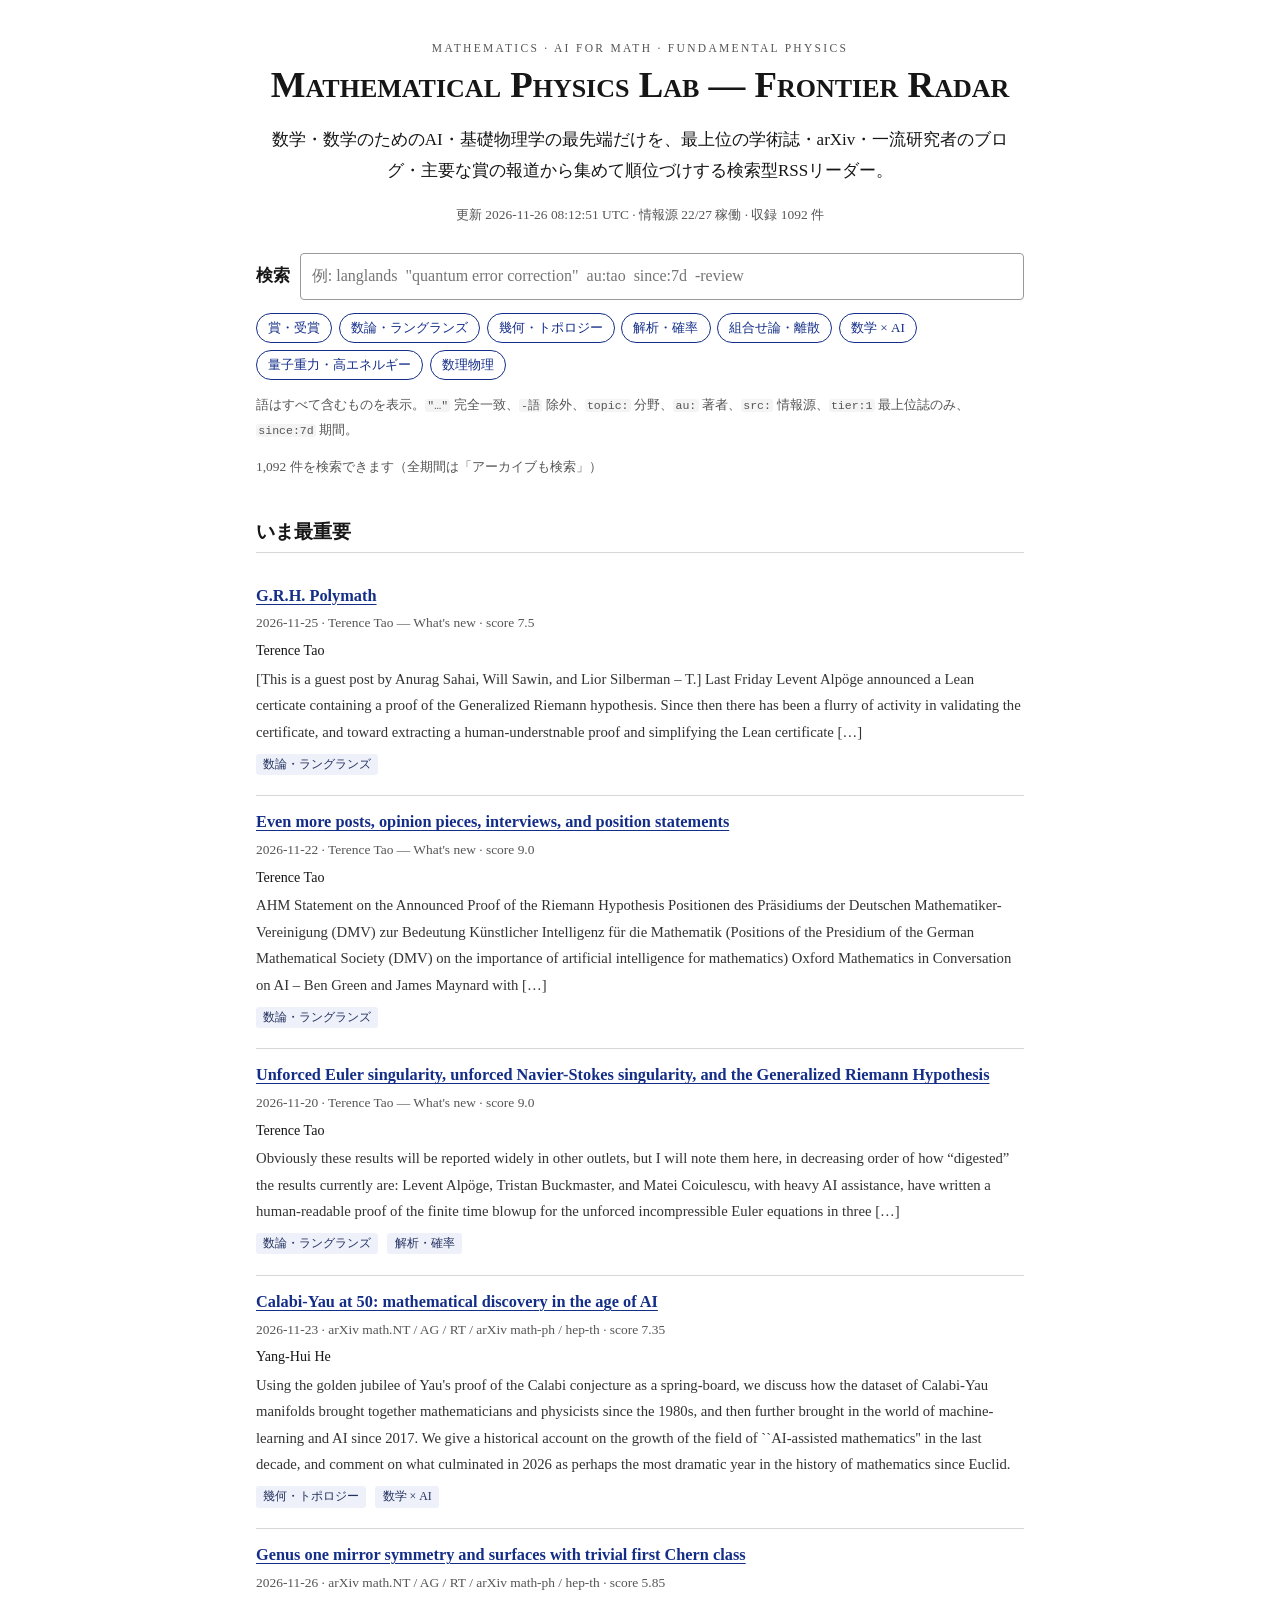
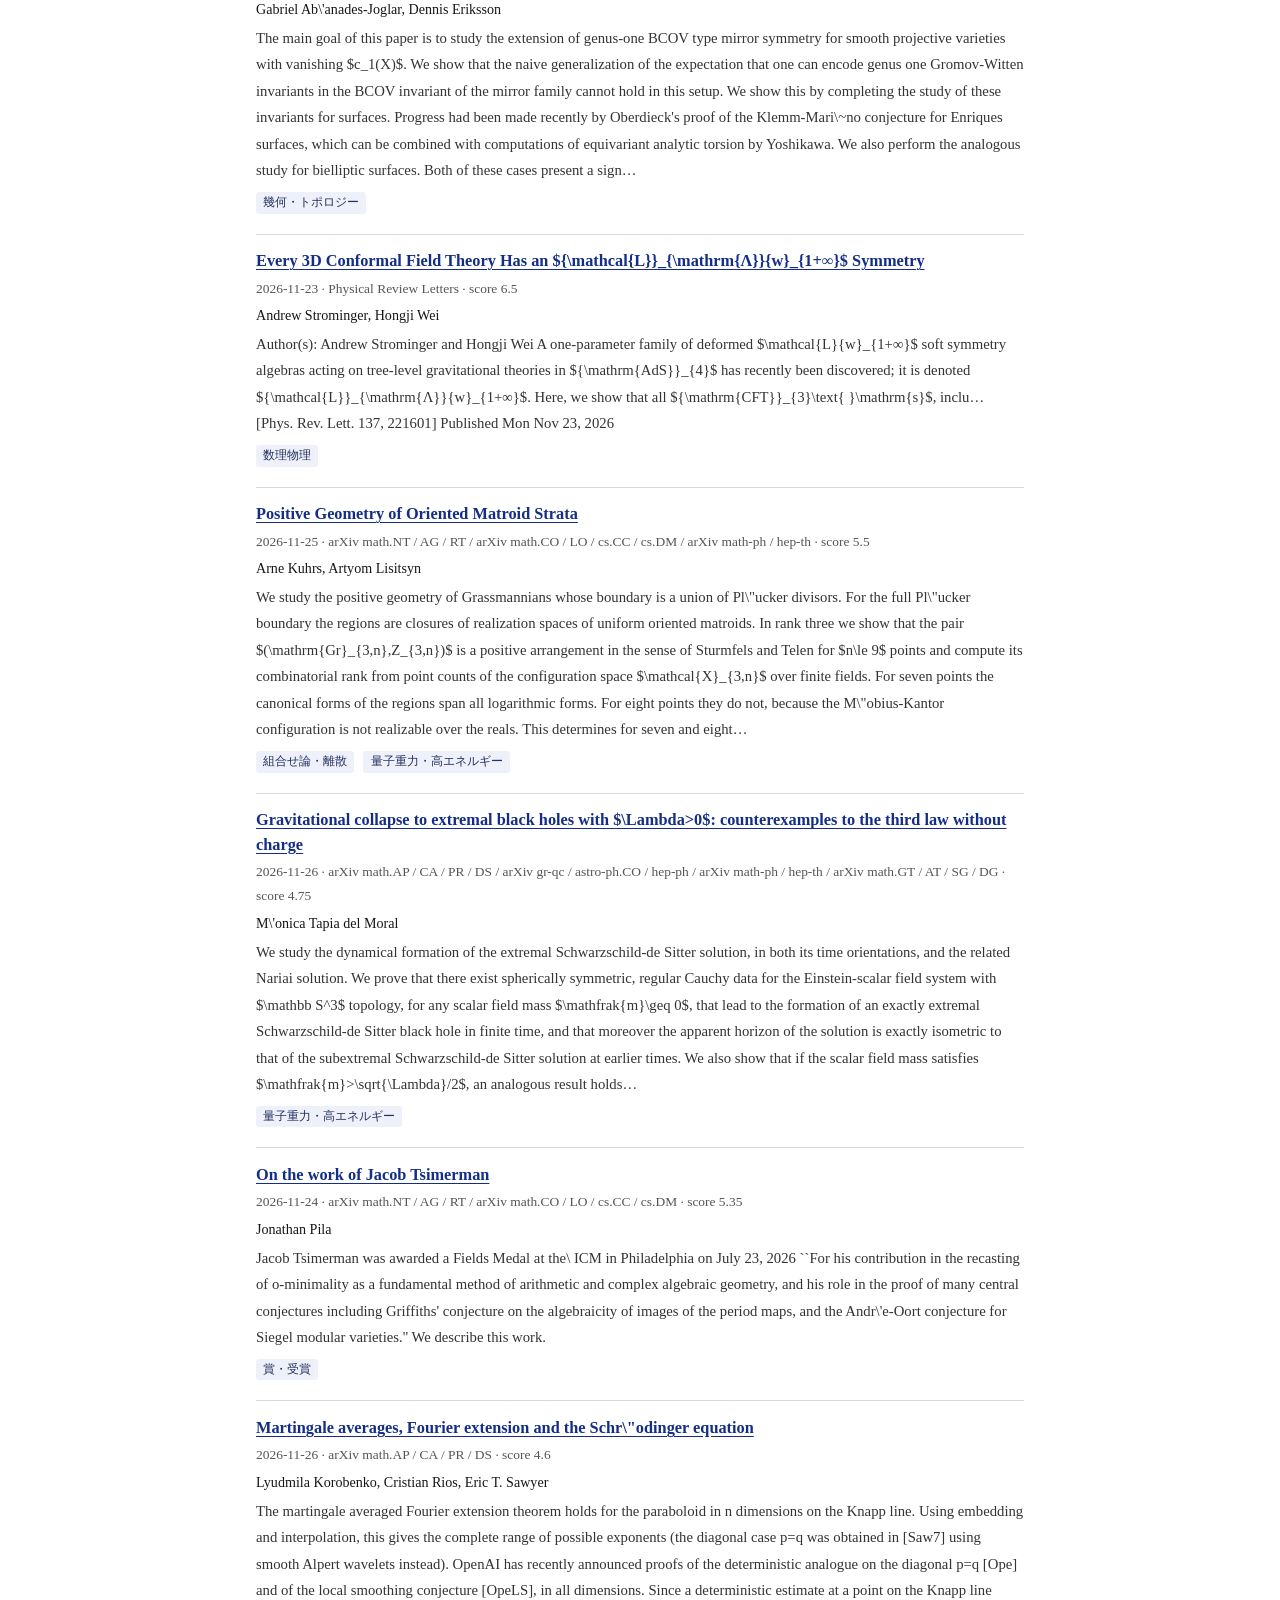
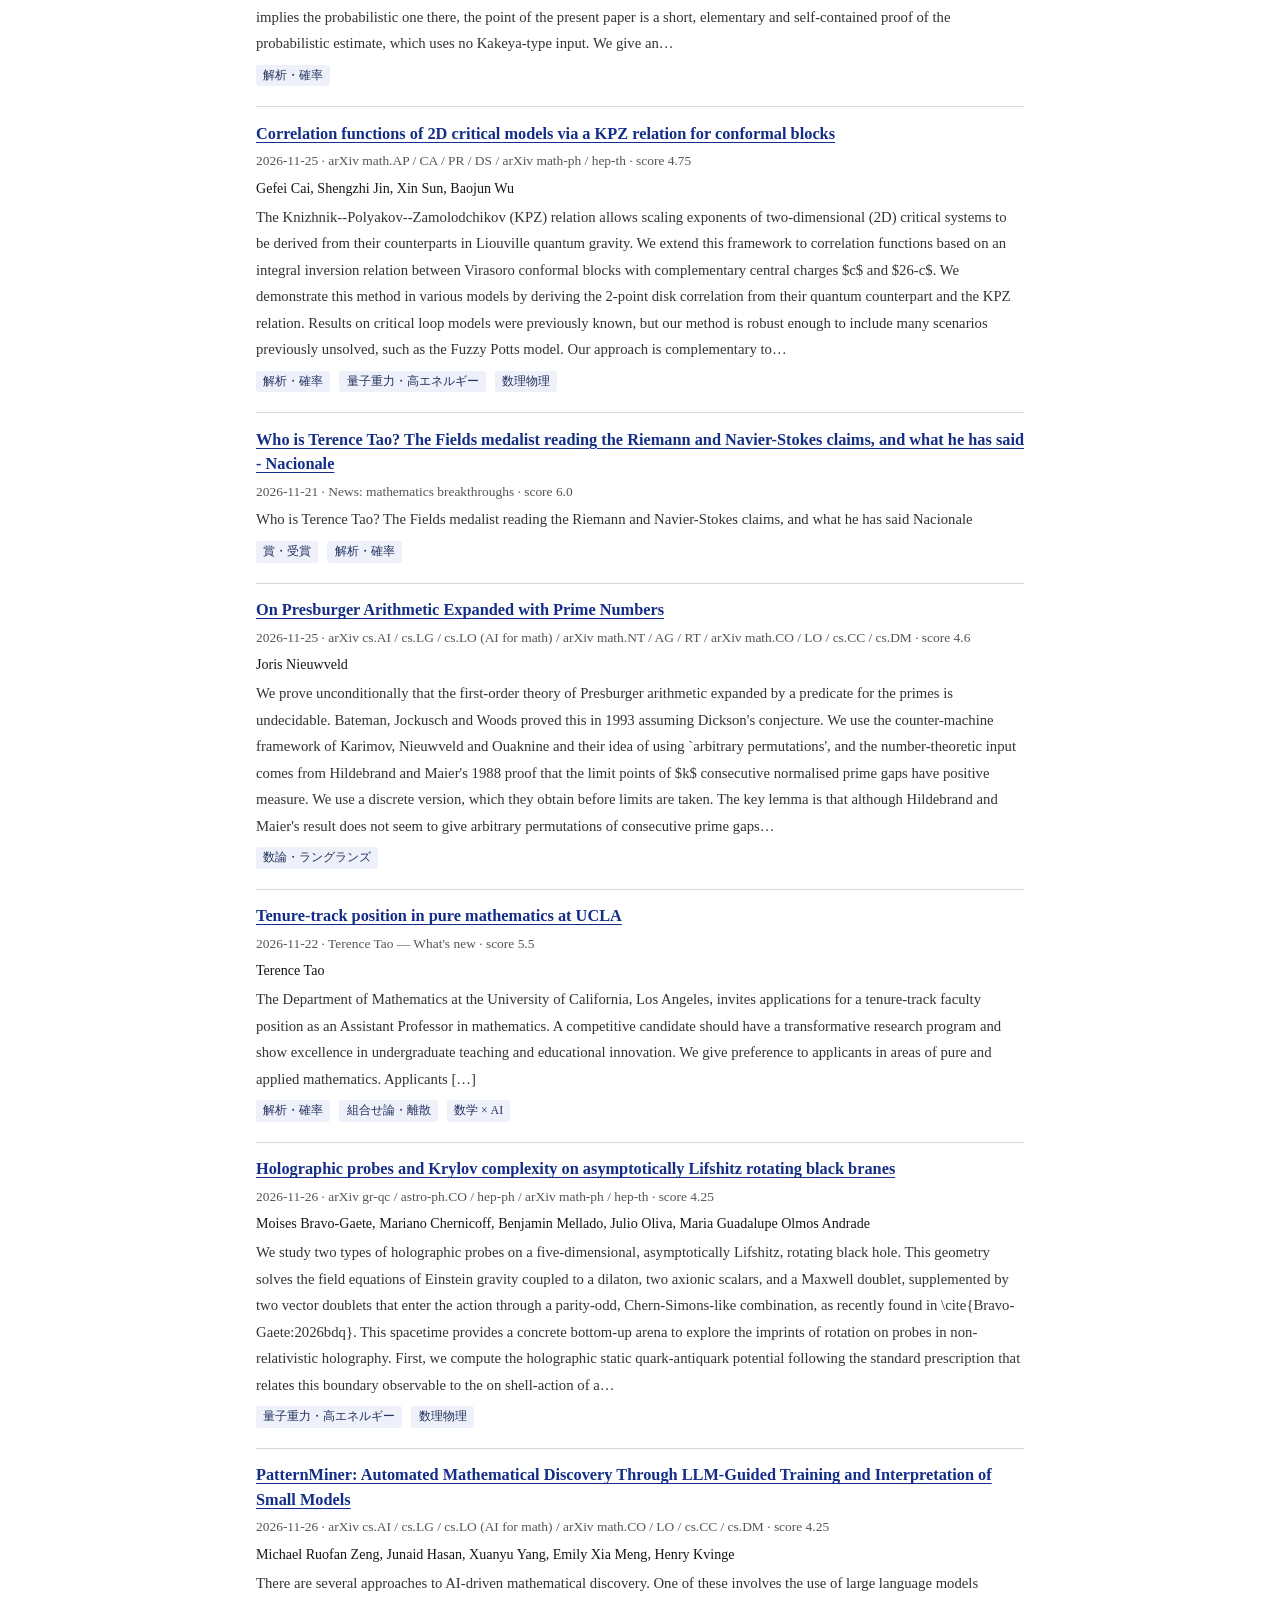
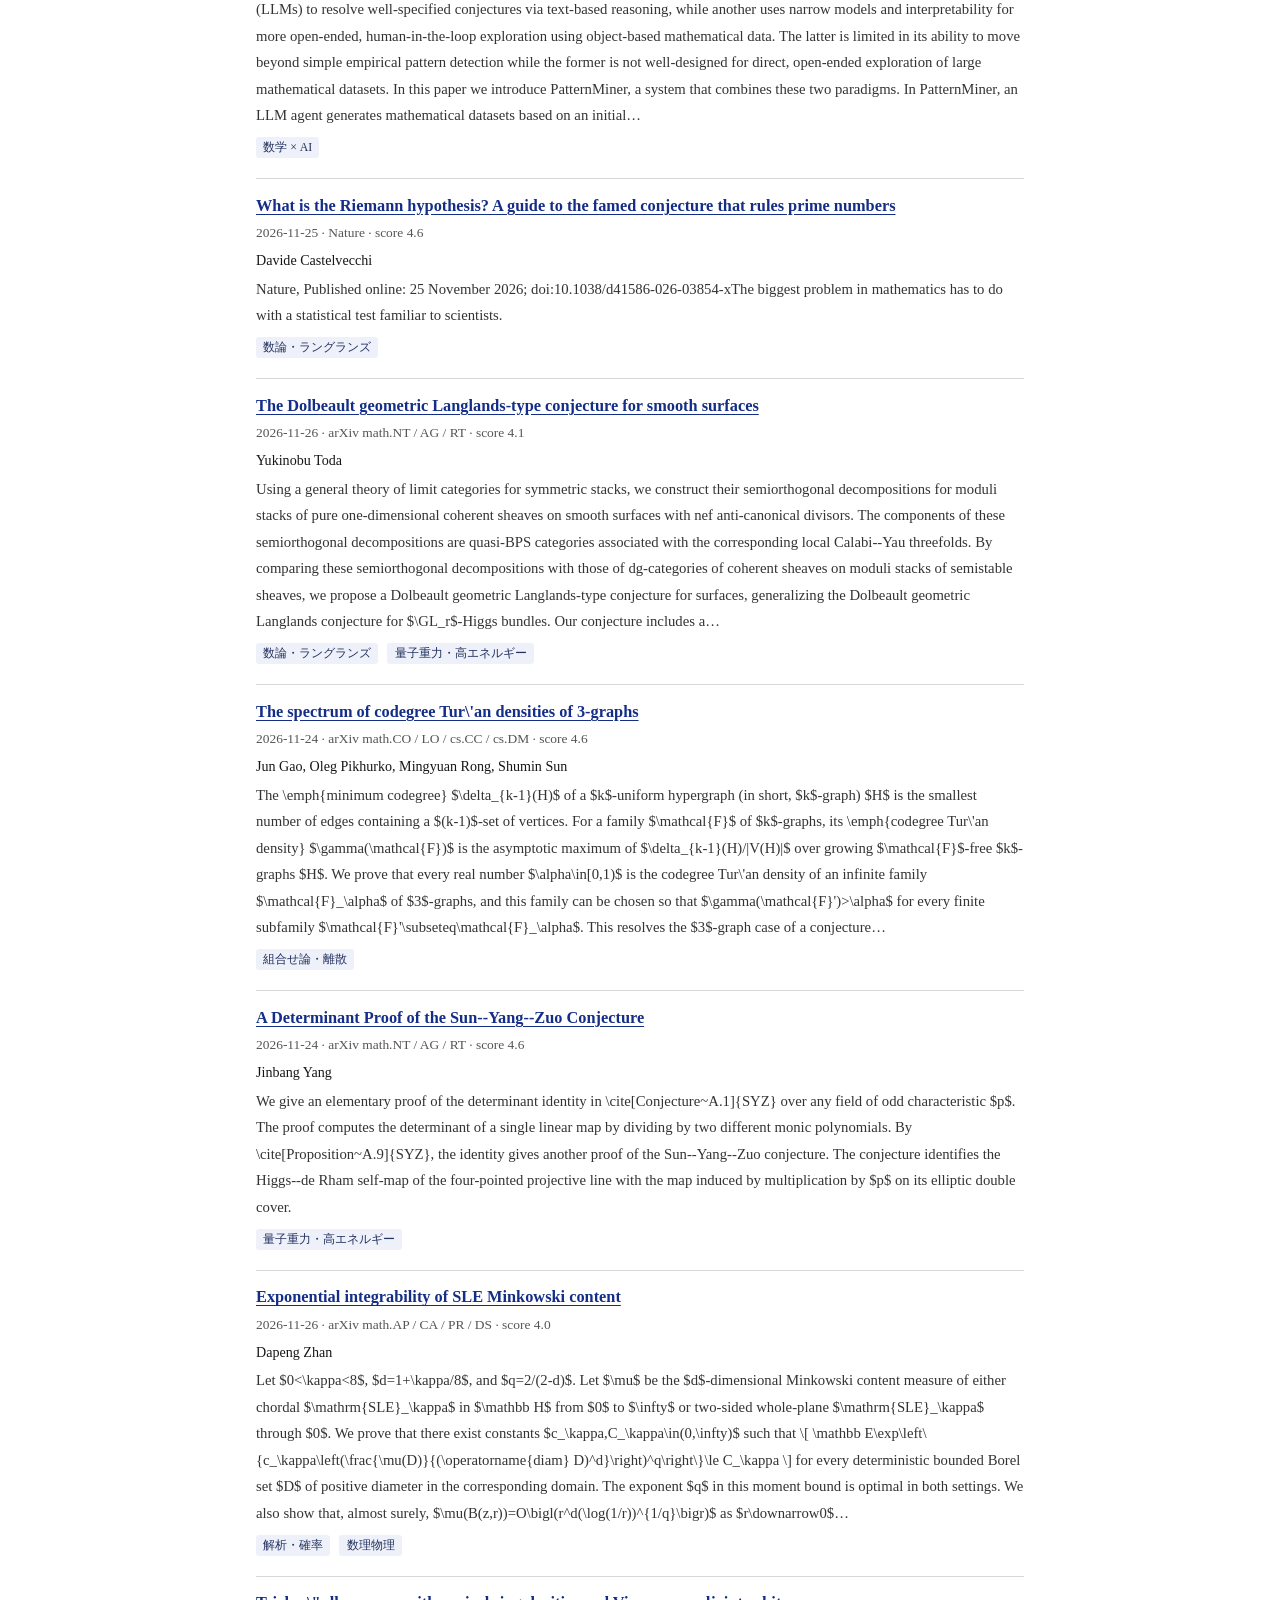
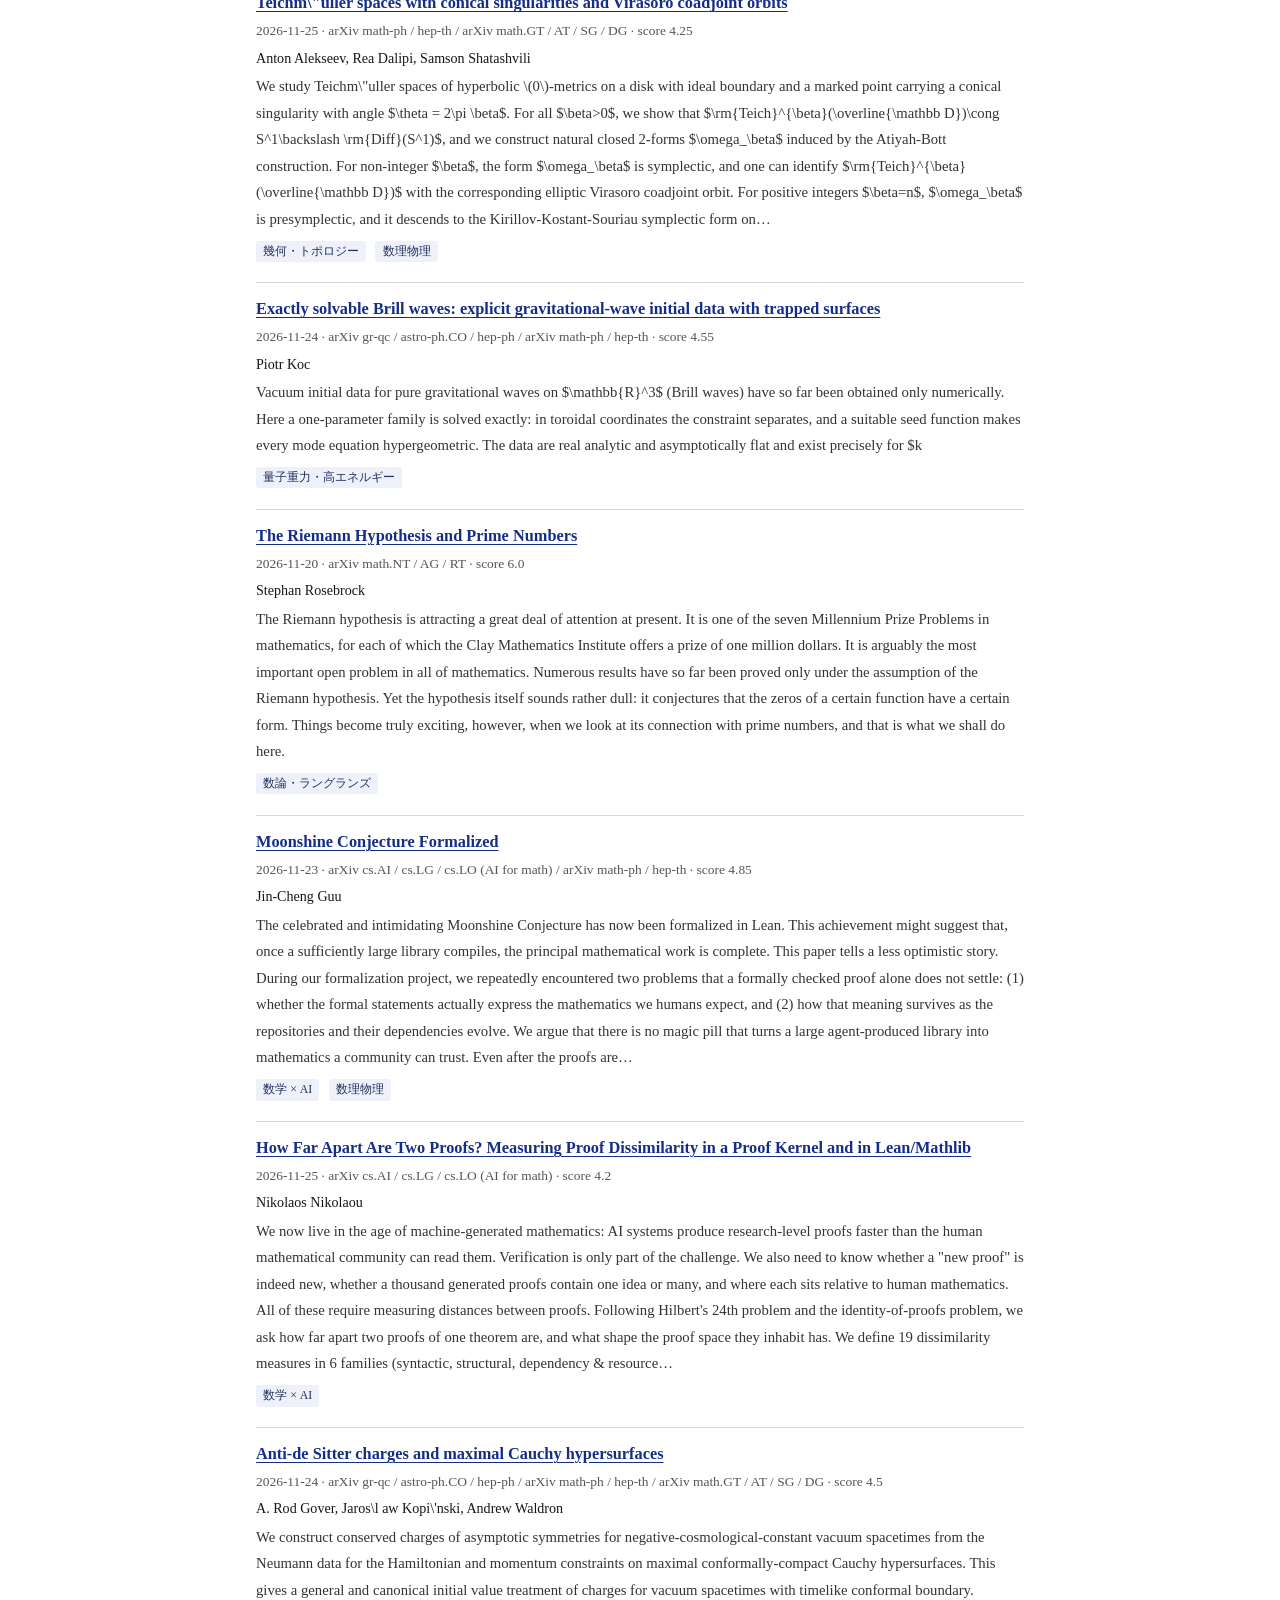
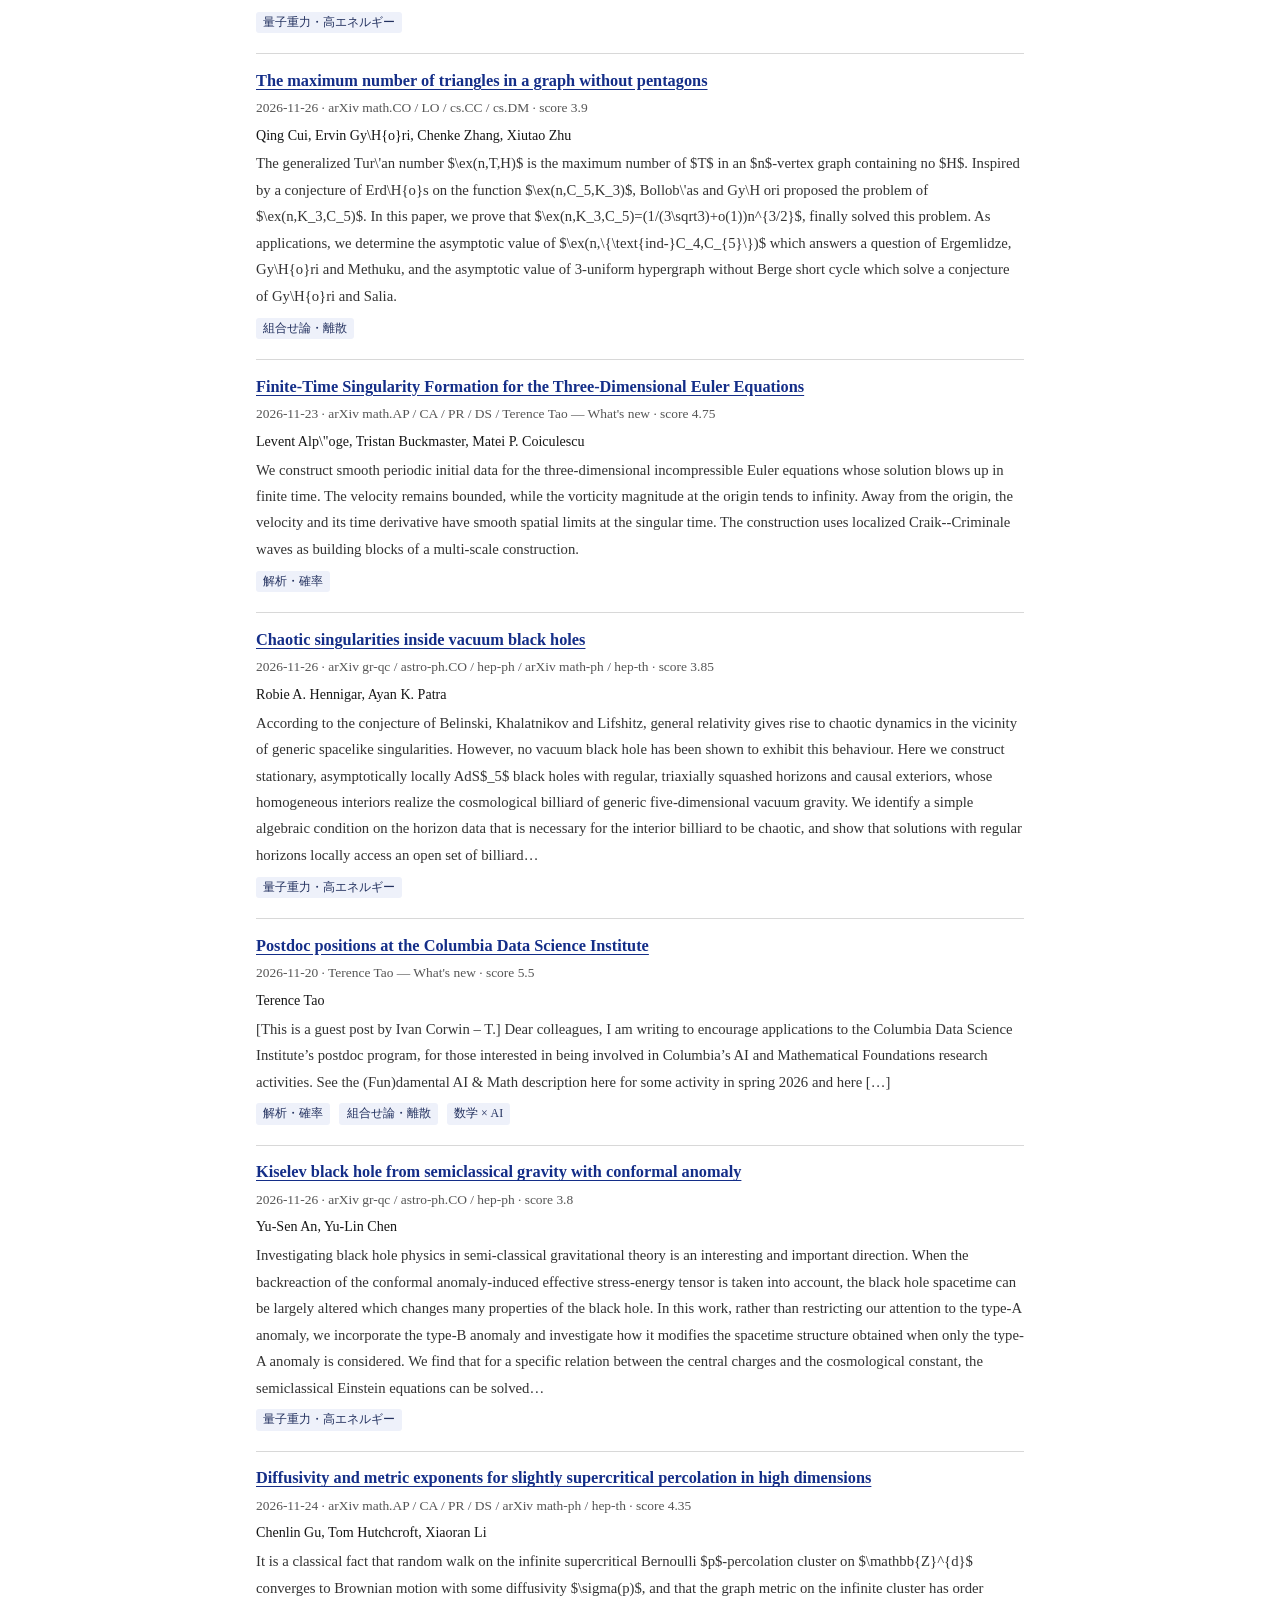
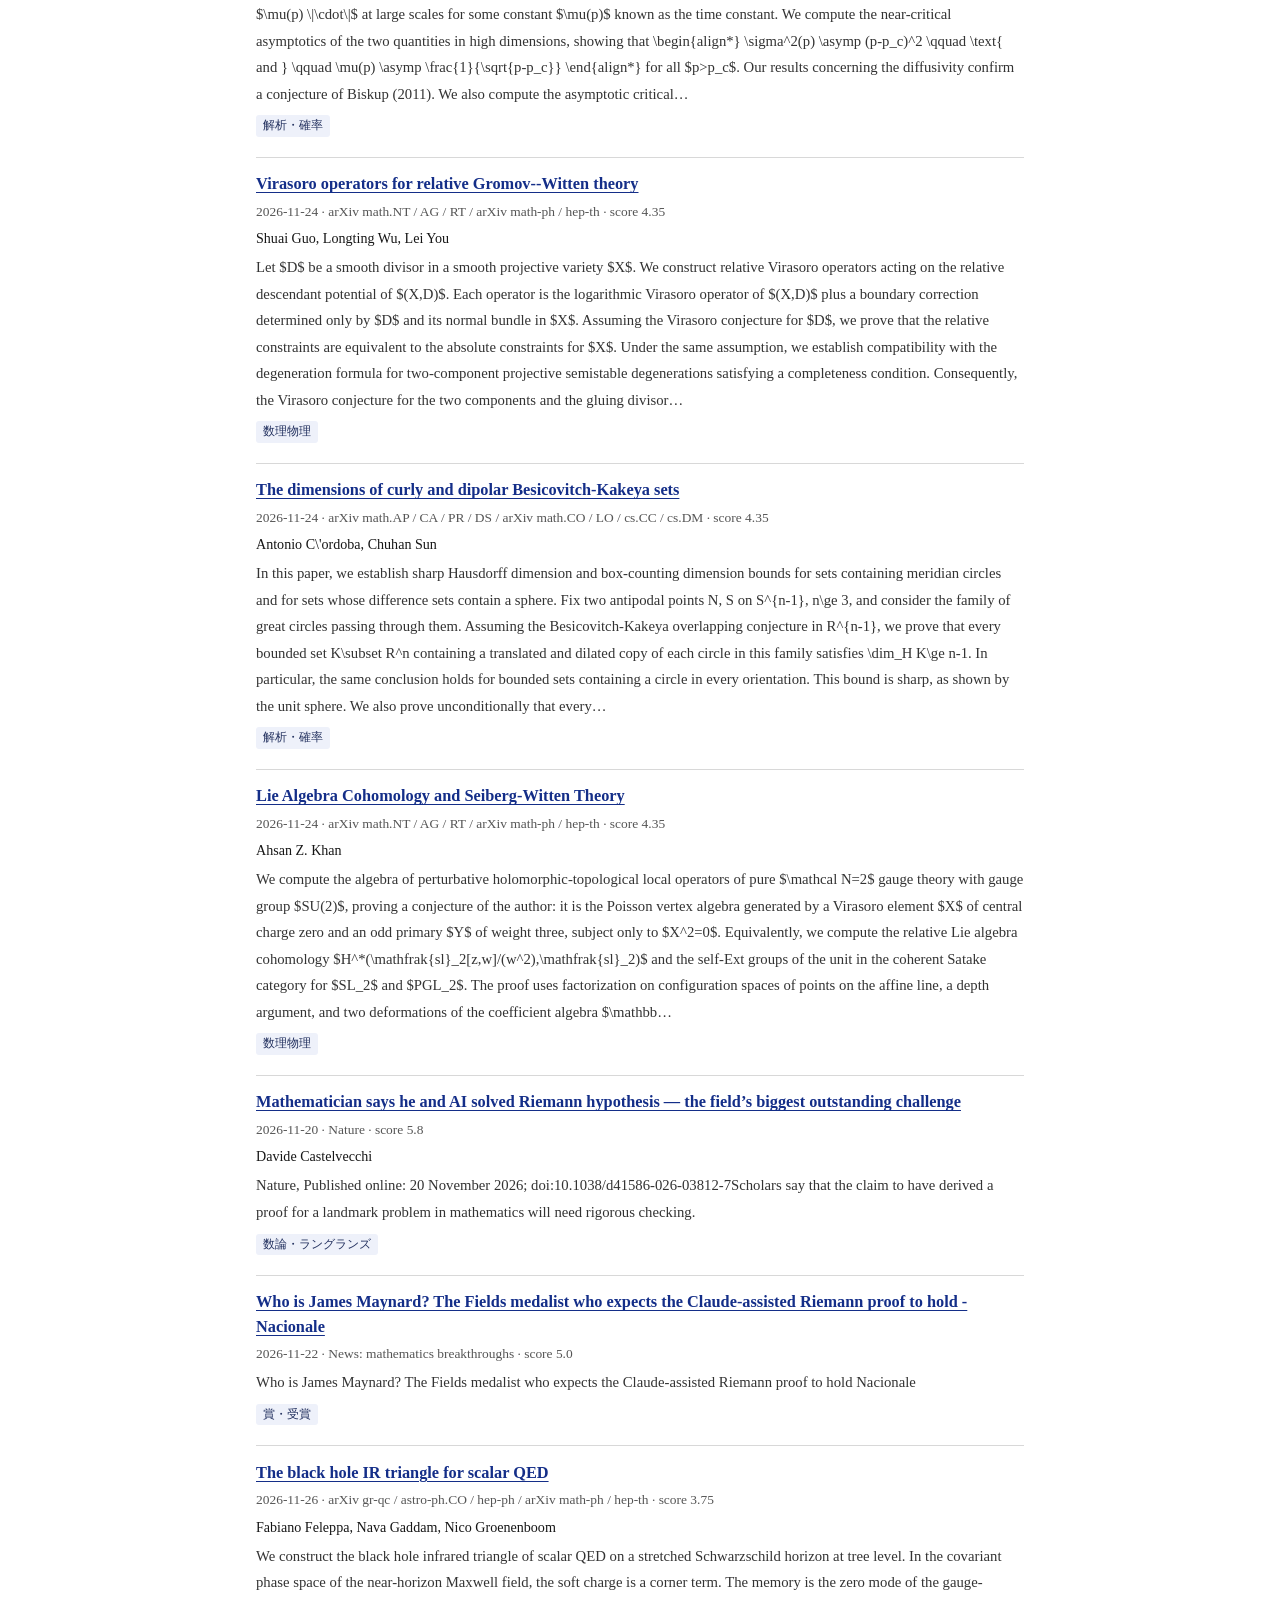
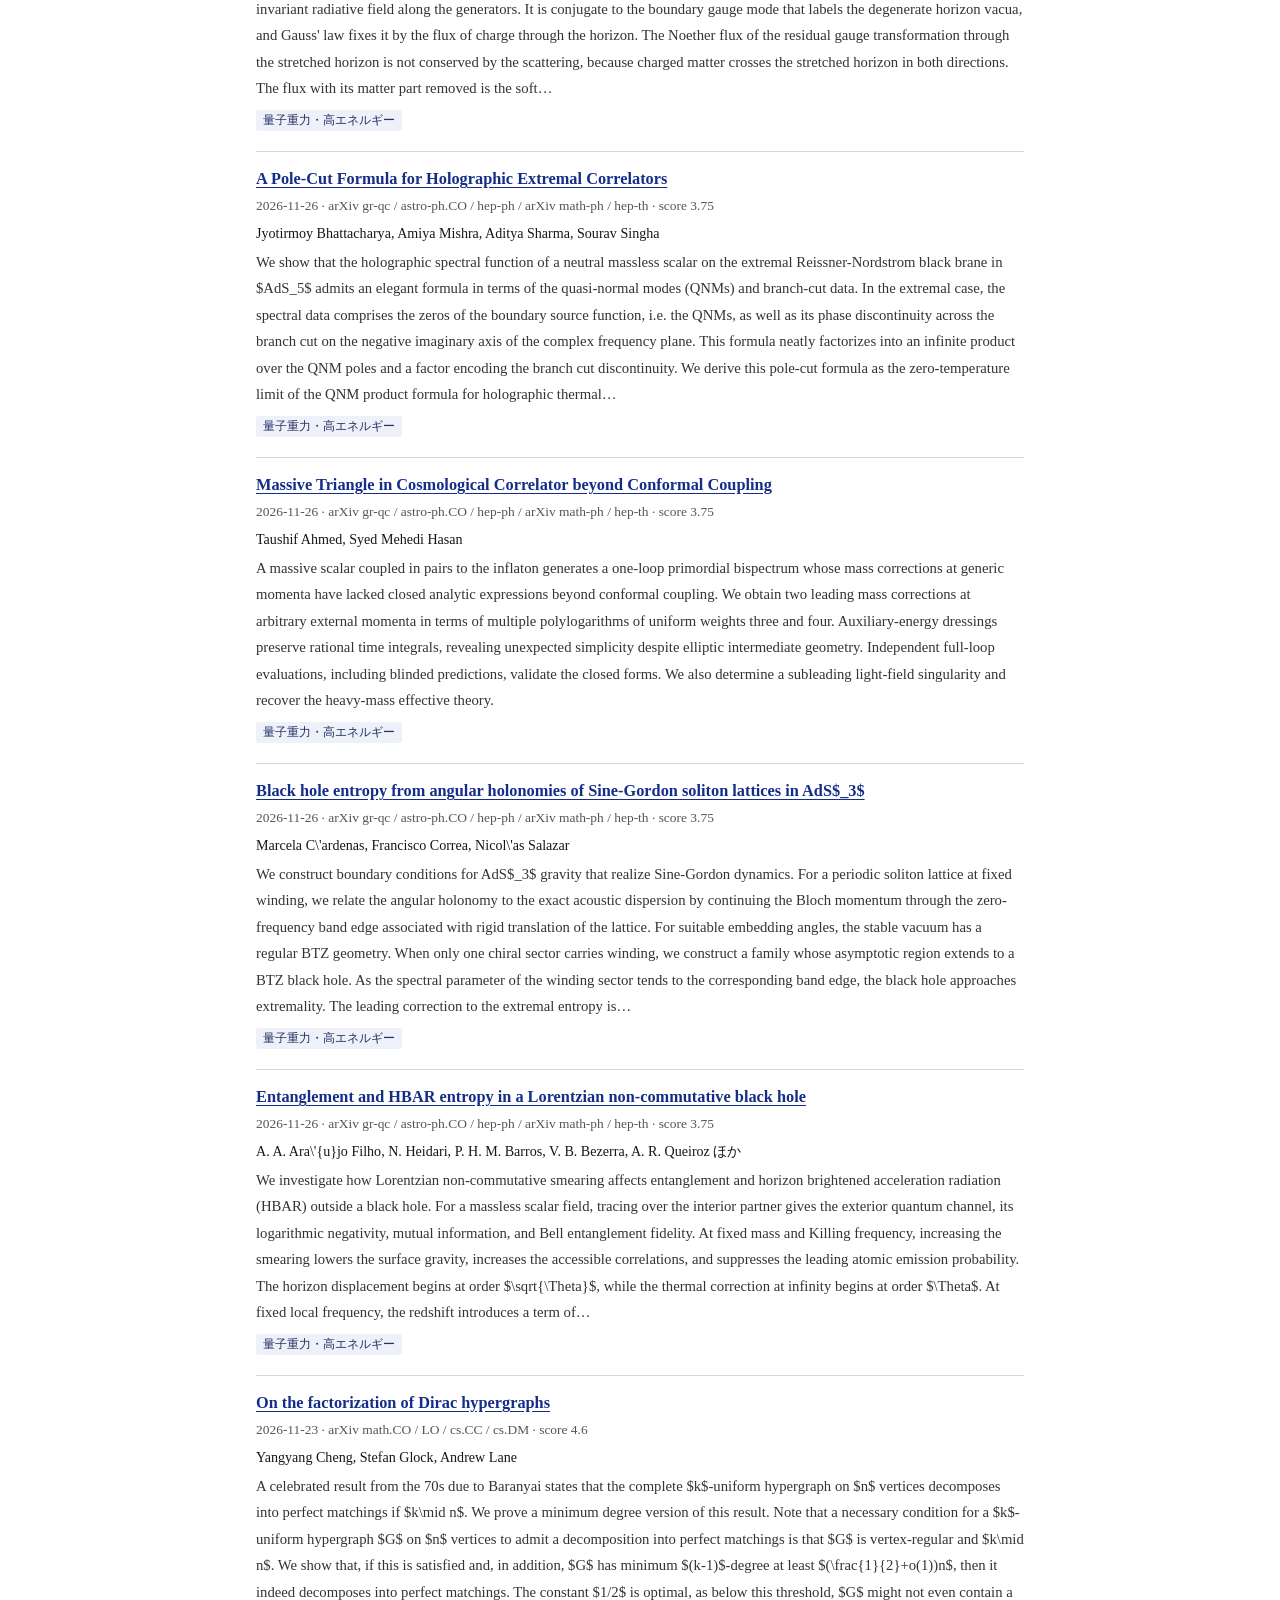
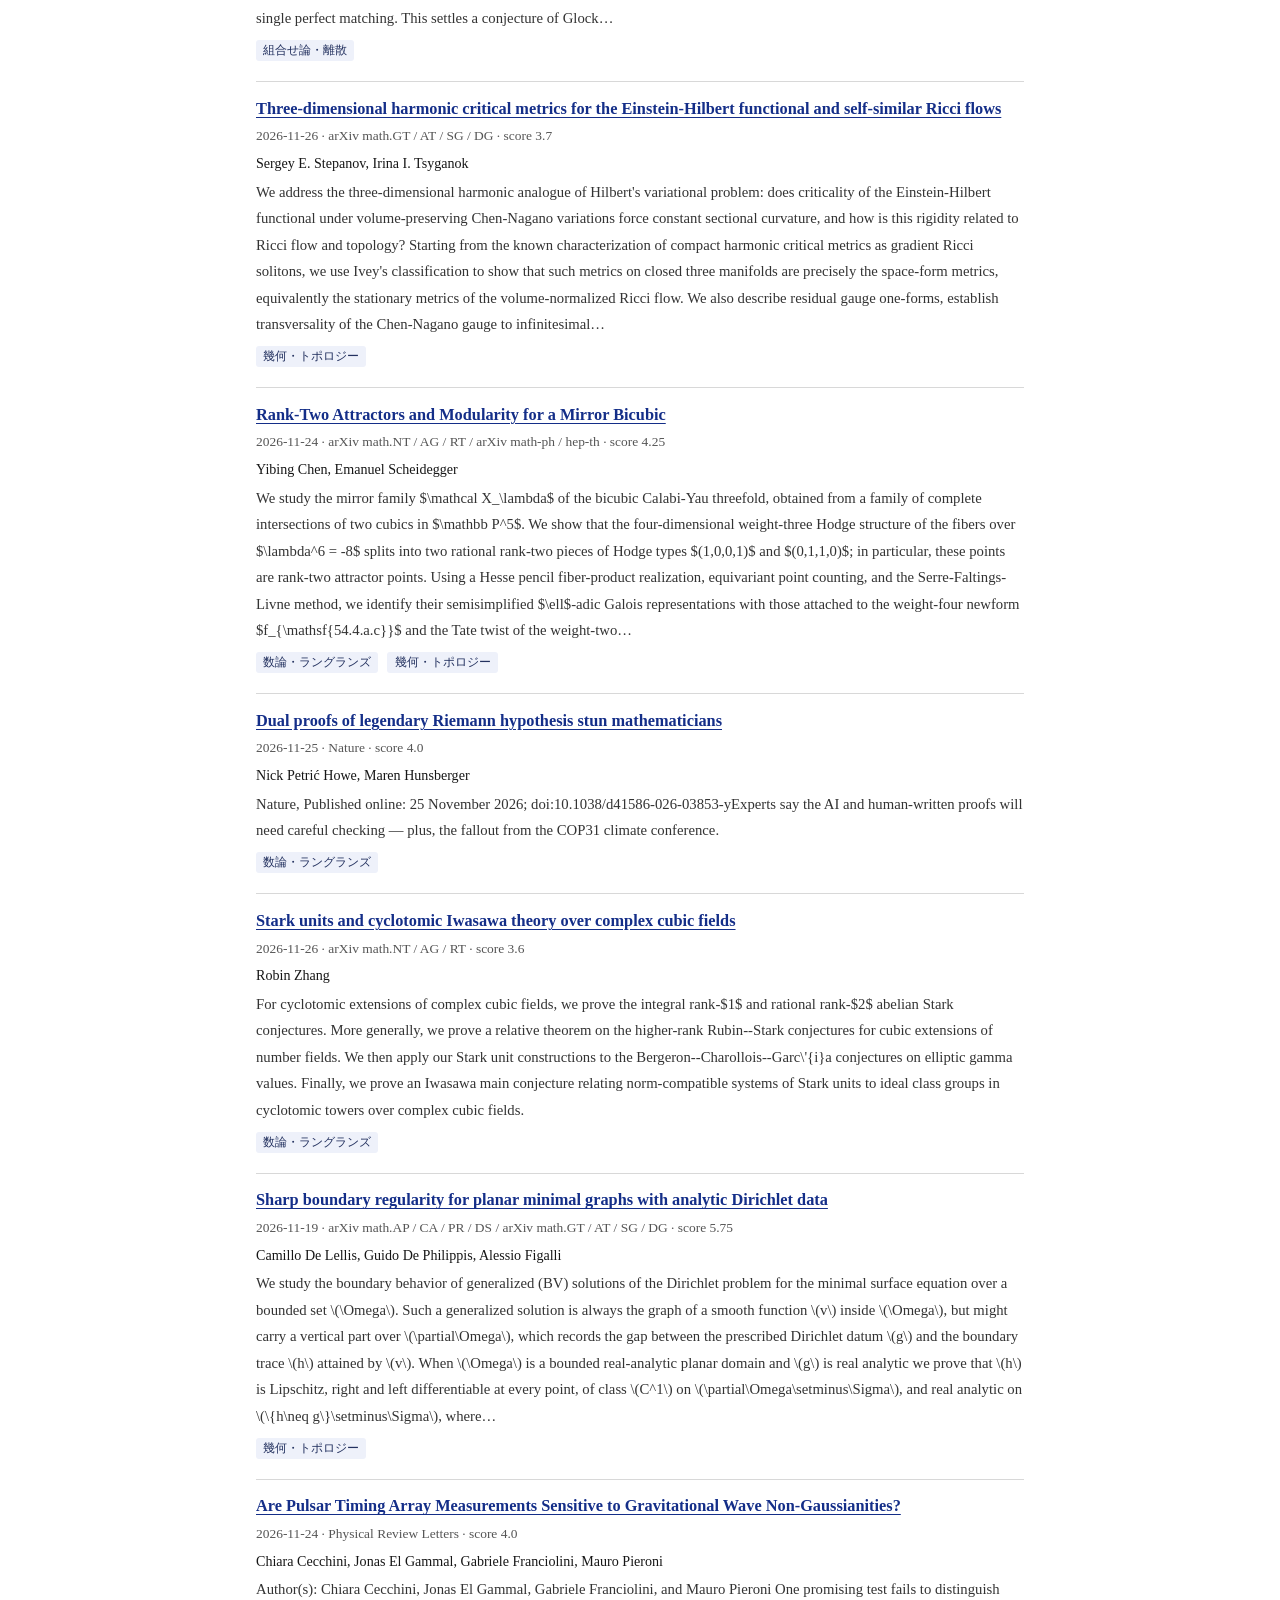
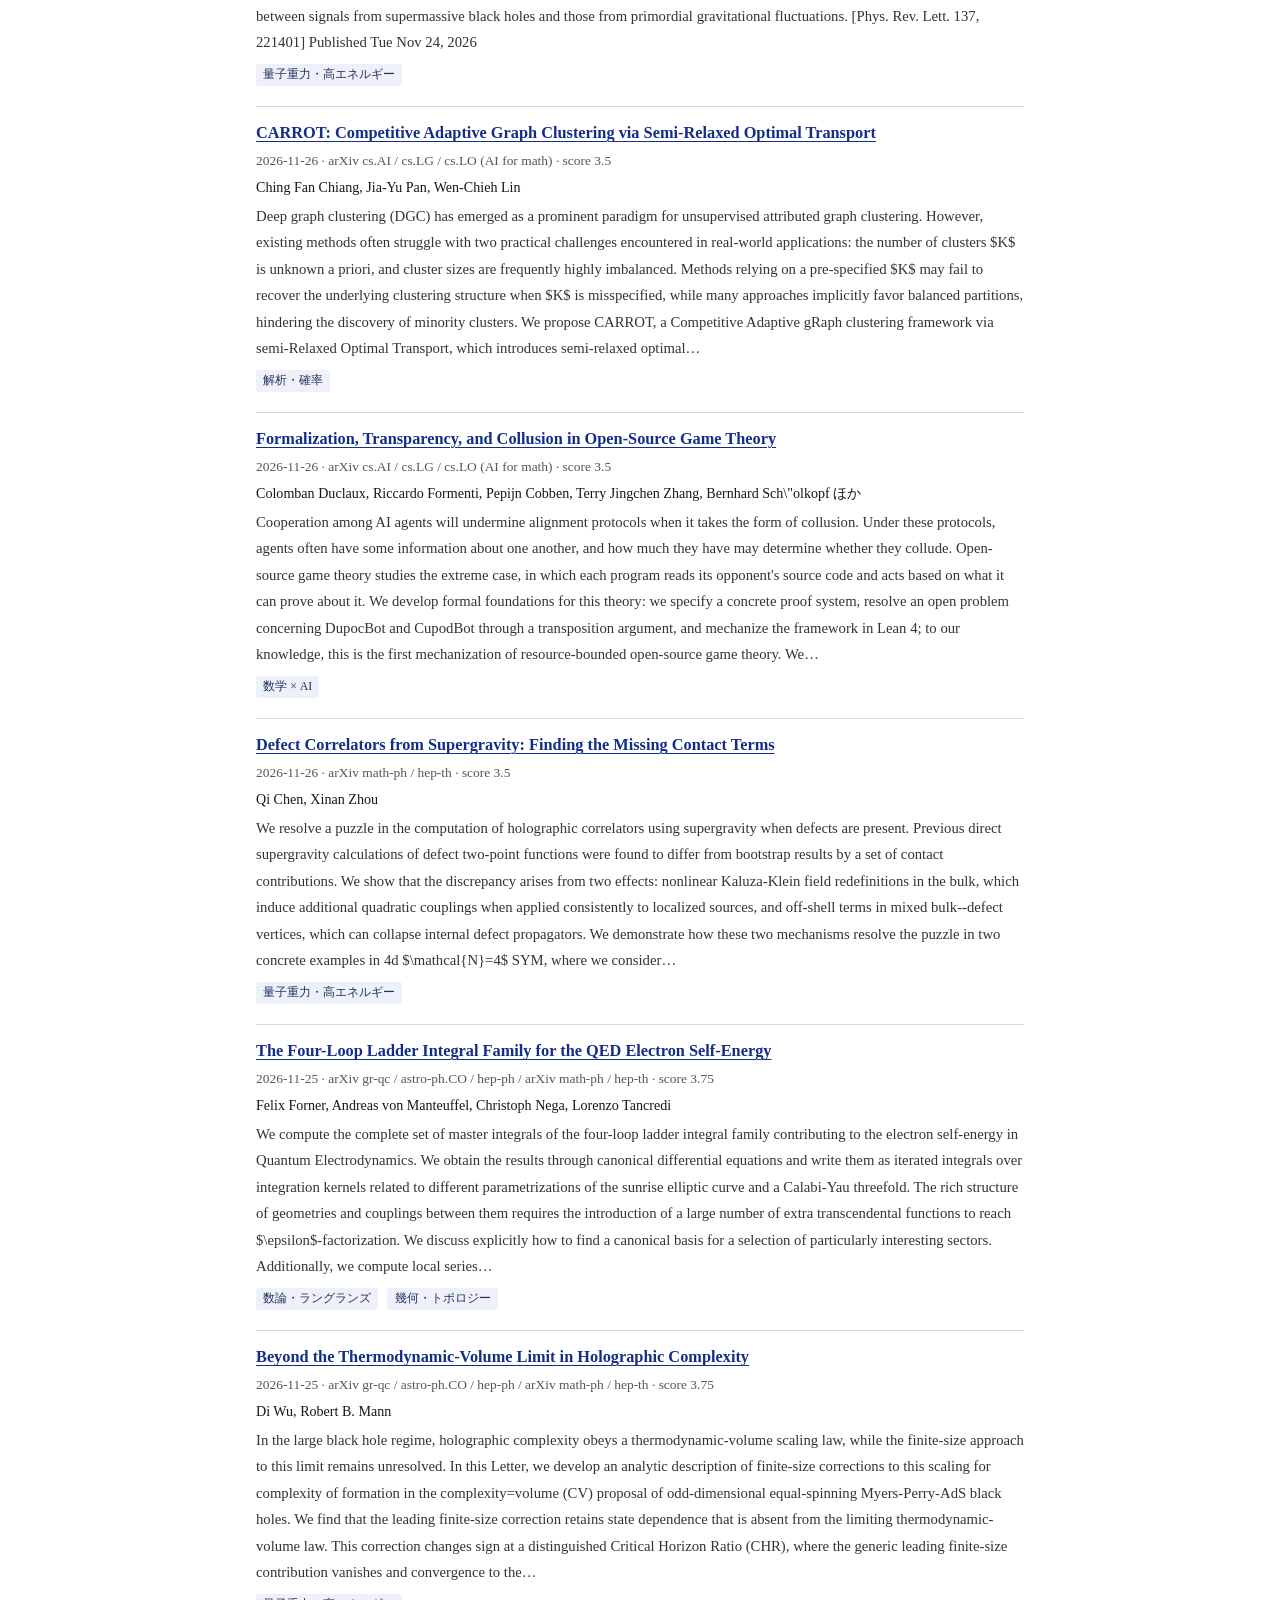
==== commit b9fa7136: "radar: update docs/radar (2026-11-26T08:13Z)" ====
--- a/docs/radar/index.html
+++ b/docs/radar/index.html
@@ -19,7 +19,7 @@
 <meta property="og:url" content="https://cosmolab.qd.je/radar/">
 <link rel="alternate" type="application/rss+xml" title="Mathematical Physics Lab — Frontier Radar" href="feed.xml">
 <link rel="stylesheet" href="radar.css">
-<script type="application/ld+json">{"@context": "https://schema.org", "@type": "ItemList", "name": "Mathematical Physics Lab — Frontier Radar", "dateModified": "2026-11-25T21:39:36Z", "itemListElement": [{"@type": "ListItem", "position": 1, "url": "https://terrytao.wordpress.com/2026/11/24/g-r-h-polymath/", "name": "G.R.H. Polymath"}, {"@type": "ListItem", "position": 2, "url": "https://terrytao.wordpress.com/2026/11/21/even-more-posts-opinion-pieces-interviews-and-position-statements/", "name": "Even more posts, opinion pieces, interviews, and position statements"}, {"@type": "ListItem", "position": 3, "url": "https://terrytao.wordpress.com/2026/11/20/unforced-euler-singularity-unforced-navier-stokes-singularity-and-the-generalized-riemann-hypothesis/", "name": "Unforced Euler singularity, unforced Navier-Stokes singularity, and the Generalized Riemann Hypothesis"}, {"@type": "ListItem", "position": 4, "url": "https://arxiv.org/abs/2611.26974", "name": "Calabi-Yau at 50: mathematical discovery in the age of AI"}, {"@type": "ListItem", "position": 5, "url": "http://link.aps.org/doi/10.1103/64ht-cx15", "name": "Every 3D Conformal Field Theory Has an ${\\mathcal{L}}_{\\mathrm{Λ}}{w}_{1+∞}$ Symmetry"}, {"@type": "ListItem", "position": 6, "url": "https://arxiv.org/abs/2611.30644", "name": "On the work of Jacob Tsimerman"}, {"@type": "ListItem", "position": 7, "url": "https://arxiv.org/abs/2611.32956", "name": "Positive Geometry of Oriented Matroid Strata"}, {"@type": "ListItem", "position": 8, "url": "https://arxiv.org/abs/2611.32485", "name": "Correlation functions of 2D critical models via a KPZ relation for conformal blocks"}, {"@type": "ListItem", "position": 9, "url": "https://news.google.com/rss/articles/[base64]?oc=5", "name": "Who is Terence Tao? The Fields medalist reading the Riemann and Navier-Stokes claims, and what he has said - Nacionale"}, {"@type": "ListItem", "position": 10, "url": "https://arxiv.org/abs/2611.32977", "name": "On Presburger Arithmetic Expanded with Prime Numbers"}, {"@type": "ListItem", "position": 11, "url": "https://terrytao.wordpress.com/2026/11/22/tenure-track-position-in-pure-mathematics-at-ucla/", "name": "Tenure-track position in pure mathematics at UCLA"}, {"@type": "ListItem", "position": 12, "url": "https://www.nature.com/articles/d41586-026-03854-x", "name": "What is the Riemann hypothesis? A guide to the famed conjecture that rules prime numbers"}, {"@type": "ListItem", "position": 13, "url": "https://arxiv.org/abs/2611.30861", "name": "The spectrum of codegree Tur\\'an densities of 3-graphs"}, {"@type": "ListItem", "position": 14, "url": "https://arxiv.org/abs/2611.29308", "name": "A Determinant Proof of the Sun--Yang--Zuo Conjecture"}, {"@type": "ListItem", "position": 15, "url": "https://arxiv.org/abs/2611.32644", "name": "Teichm\\\"uller spaces with conical singularities and Virasoro coadjoint orbits"}, {"@type": "ListItem", "position": 16, "url": "https://arxiv.org/abs/2611.28758", "name": "Exactly solvable Brill waves: explicit gravitational-wave initial data with trapped surfaces"}, {"@type": "ListItem", "position": 17, "url": "https://arxiv.org/abs/2611.25753", "name": "The Riemann Hypothesis and Prime Numbers"}, {"@type": "ListItem", "position": 18, "url": "https://arxiv.org/abs/2611.27001", "name": "Moonshine Conjecture Formalized"}, {"@type": "ListItem", "position": 19, "url": "https://arxiv.org/abs/2611.31811", "name": "How Far Apart Are Two Proofs? Measuring Proof Dissimilarity in a Proof Kernel and in Lean/Mathlib"}, {"@type": "ListItem", "position": 20, "url": "https://arxiv.org/abs/2611.28989", "name": "Anti-de Sitter charges and maximal Cauchy hypersurfaces"}, {"@type": "ListItem", "position": 21, "url": "https://arxiv.org/abs/2611.26772", "name": "Finite-Time Singularity Formation for the Three-Dimensional Euler Equations"}, {"@type": "ListItem", "position": 22, "url": "https://terrytao.wordpress.com/2026/11/20/postdoc-positions-at-the-columbia-data-science-institute/", "name": "Postdoc positions at the Columbia Data Science Institute"}, {"@type": "ListItem", "position": 23, "url": "https://arxiv.org/abs/2611.30115", "name": "Diffusivity and metric exponents for slightly supercritical percolation in high dimensions"}, {"@type": "ListItem", "position": 24, "url": "https://arxiv.org/abs/2611.30566", "name": "Virasoro operators for relative Gromov--Witten theory"}, {"@type": "ListItem", "position": 25, "url": "https://arxiv.org/abs/2611.29803", "name": "The dimensions of curly and dipolar Besicovitch-Kakeya sets"}, {"@type": "ListItem", "position": 26, "url": "https://arxiv.org/abs/2611.29713", "name": "Lie Algebra Cohomology and Seiberg-Witten Theory"}, {"@type": "ListItem", "position": 27, "url": "https://www.nature.com/articles/d41586-026-03812-7", "name": "Mathematician says he and AI solved Riemann hypothesis — the field’s biggest outstanding challenge"}, {"@type": "ListItem", "position": 28, "url": "https://news.google.com/rss/articles/[base64]?oc=5", "name": "Who is James Maynard? The Fields medalist who expects the Claude-assisted Riemann proof to hold - Nacionale"}, {"@type": "ListItem", "position": 29, "url": "https://arxiv.org/abs/2611.27781", "name": "On the factorization of Dirac hypergraphs"}, {"@type": "ListItem", "position": 30, "url": "https://arxiv.org/abs/2611.30234", "name": "Rank-Two Attractors and Modularity for a Mirror Bicubic"}]}</script>
+<script type="application/ld+json">{"@context": "https://schema.org", "@type": "ItemList", "name": "Mathematical Physics Lab — Frontier Radar", "dateModified": "2026-11-26T08:12:51Z", "itemListElement": [{"@type": "ListItem", "position": 1, "url": "https://terrytao.wordpress.com/2026/11/24/g-r-h-polymath/", "name": "G.R.H. Polymath"}, {"@type": "ListItem", "position": 2, "url": "https://terrytao.wordpress.com/2026/11/21/even-more-posts-opinion-pieces-interviews-and-position-statements/", "name": "Even more posts, opinion pieces, interviews, and position statements"}, {"@type": "ListItem", "position": 3, "url": "https://terrytao.wordpress.com/2026/11/20/unforced-euler-singularity-unforced-navier-stokes-singularity-and-the-generalized-riemann-hypothesis/", "name": "Unforced Euler singularity, unforced Navier-Stokes singularity, and the Generalized Riemann Hypothesis"}, {"@type": "ListItem", "position": 4, "url": "https://arxiv.org/abs/2611.26974", "name": "Calabi-Yau at 50: mathematical discovery in the age of AI"}, {"@type": "ListItem", "position": 5, "url": "https://arxiv.org/abs/2611.34594", "name": "Genus one mirror symmetry and surfaces with trivial first Chern class"}, {"@type": "ListItem", "position": 6, "url": "http://link.aps.org/doi/10.1103/64ht-cx15", "name": "Every 3D Conformal Field Theory Has an ${\\mathcal{L}}_{\\mathrm{Λ}}{w}_{1+∞}$ Symmetry"}, {"@type": "ListItem", "position": 7, "url": "https://arxiv.org/abs/2611.32956", "name": "Positive Geometry of Oriented Matroid Strata"}, {"@type": "ListItem", "position": 8, "url": "https://arxiv.org/abs/2611.34542", "name": "Gravitational collapse to extremal black holes with $\\Lambda\u003e0$: counterexamples to the third law without charge"}, {"@type": "ListItem", "position": 9, "url": "https://arxiv.org/abs/2611.30644", "name": "On the work of Jacob Tsimerman"}, {"@type": "ListItem", "position": 10, "url": "https://arxiv.org/abs/2611.33608", "name": "Martingale averages, Fourier extension and the Schr\\\"odinger equation"}, {"@type": "ListItem", "position": 11, "url": "https://arxiv.org/abs/2611.32485", "name": "Correlation functions of 2D critical models via a KPZ relation for conformal blocks"}, {"@type": "ListItem", "position": 12, "url": "https://news.google.com/rss/articles/[base64]?oc=5", "name": "Who is Terence Tao? The Fields medalist reading the Riemann and Navier-Stokes claims, and what he has said - Nacionale"}, {"@type": "ListItem", "position": 13, "url": "https://arxiv.org/abs/2611.32977", "name": "On Presburger Arithmetic Expanded with Prime Numbers"}, {"@type": "ListItem", "position": 14, "url": "https://terrytao.wordpress.com/2026/11/22/tenure-track-position-in-pure-mathematics-at-ucla/", "name": "Tenure-track position in pure mathematics at UCLA"}, {"@type": "ListItem", "position": 15, "url": "https://arxiv.org/abs/2611.33599", "name": "Holographic probes and Krylov complexity on asymptotically Lifshitz rotating black branes"}, {"@type": "ListItem", "position": 16, "url": "https://arxiv.org/abs/2611.33966", "name": "PatternMiner: Automated Mathematical Discovery Through LLM-Guided Training and Interpretation of Small Models"}, {"@type": "ListItem", "position": 17, "url": "https://www.nature.com/articles/d41586-026-03854-x", "name": "What is the Riemann hypothesis? A guide to the famed conjecture that rules prime numbers"}, {"@type": "ListItem", "position": 18, "url": "https://arxiv.org/abs/2611.33778", "name": "The Dolbeault geometric Langlands-type conjecture for smooth surfaces"}, {"@type": "ListItem", "position": 19, "url": "https://arxiv.org/abs/2611.30861", "name": "The spectrum of codegree Tur\\'an densities of 3-graphs"}, {"@type": "ListItem", "position": 20, "url": "https://arxiv.org/abs/2611.29308", "name": "A Determinant Proof of the Sun--Yang--Zuo Conjecture"}, {"@type": "ListItem", "position": 21, "url": "https://arxiv.org/abs/2611.34878", "name": "Exponential integrability of SLE Minkowski content"}, {"@type": "ListItem", "position": 22, "url": "https://arxiv.org/abs/2611.32644", "name": "Teichm\\\"uller spaces with conical singularities and Virasoro coadjoint orbits"}, {"@type": "ListItem", "position": 23, "url": "https://arxiv.org/abs/2611.28758", "name": "Exactly solvable Brill waves: explicit gravitational-wave initial data with trapped surfaces"}, {"@type": "ListItem", "position": 24, "url": "https://arxiv.org/abs/2611.25753", "name": "The Riemann Hypothesis and Prime Numbers"}, {"@type": "ListItem", "position": 25, "url": "https://arxiv.org/abs/2611.27001", "name": "Moonshine Conjecture Formalized"}, {"@type": "ListItem", "position": 26, "url": "https://arxiv.org/abs/2611.31811", "name": "How Far Apart Are Two Proofs? Measuring Proof Dissimilarity in a Proof Kernel and in Lean/Mathlib"}, {"@type": "ListItem", "position": 27, "url": "https://arxiv.org/abs/2611.28989", "name": "Anti-de Sitter charges and maximal Cauchy hypersurfaces"}, {"@type": "ListItem", "position": 28, "url": "https://arxiv.org/abs/2611.33685", "name": "The maximum number of triangles in a graph without pentagons"}, {"@type": "ListItem", "position": 29, "url": "https://arxiv.org/abs/2611.26772", "name": "Finite-Time Singularity Formation for the Three-Dimensional Euler Equations"}, {"@type": "ListItem", "position": 30, "url": "https://arxiv.org/abs/2611.33287", "name": "Chaotic singularities inside vacuum black holes"}]}</script>
 <script src="radar.js" defer></script>
 </head>
 <body>
@@ -27,8 +27,8 @@
 <p class="kicker">Mathematics · AI for Math · Fundamental Physics</p>
 <h1>Mathematical Physics Lab — Frontier Radar</h1>
 <p>数学・数学のためのAI・基礎物理学の最先端だけを、最上位の学術誌・arXiv・一流研究者のブログ・主要な賞の報道から集めて順位づけする検索型RSSリーダー。</p>
-<p class="meta">更新 <time datetime="2026-11-25T21:39:36Z">2026-11-25 21:39:36 UTC</time>
- · 情報源 22/27 稼働 · 収録 986 件</p>
+<p class="meta">更新 <time datetime="2026-11-26T08:12:51Z">2026-11-26 08:12:51 UTC</time>
+ · 情報源 22/27 稼働 · 収録 1092 件</p>
 </header>
 <main>
 <section aria-label="検索">
@@ -43,11 +43,11 @@
 </section>
 <section aria-labelledby="top">
 <h2 id="top">いま最重要</h2>
-<ol id="results" class="items"><li class="item" data-id="6f243620fe4e35ce"><article><h3><a href="https://terrytao.wordpress.com/2026/11/24/g-r-h-polymath/" rel="noopener noreferrer nofollow" target="_blank">G.R.H. Polymath</a></h3><p class="meta"><time datetime="2026-11-25T05:29:41Z">2026-11-25</time> · Terence Tao — What&#x27;s new · score 7.5</p><p class="authors">Terence Tao</p><p class="summary">[This is a guest post by Anurag Sahai, Will Sawin, and Lior Silberman – T.] Last Friday Levent Alpöge announced a Lean certicate containing a proof of the Generalized Riemann hypothesis. Since then there has been a flurry of activity in validating the certificate, and toward extracting a human-understnable proof and simplifying the Lean certificate […]</p><p class="tags"><span class="tag">数論・ラングランズ</span></p></article></li><li class="item" data-id="fd67e2390fdfd139"><article><h3><a href="https://terrytao.wordpress.com/2026/11/21/even-more-posts-opinion-pieces-interviews-and-position-statements/" rel="noopener noreferrer nofollow" target="_blank">Even more posts, opinion pieces, interviews, and position statements</a></h3><p class="meta"><time datetime="2026-11-22T01:19:10Z">2026-11-22</time> · Terence Tao — What&#x27;s new · score 9.0</p><p class="authors">Terence Tao</p><p class="summary">AHM Statement on the Announced Proof of the Riemann Hypothesis Positionen des Präsidiums der Deutschen Mathematiker-Vereinigung (DMV) zur Bedeutung Künstlicher Intelligenz für die Mathematik (Positions of the Presidium of the German Mathematical Society (DMV) on the importance of artificial intelligence for mathematics) Oxford Mathematics in Conversation on AI – Ben Green and James Maynard with […]</p><p class="tags"><span class="tag">数論・ラングランズ</span></p></article></li><li class="item" data-id="f91a86a32c76929e"><article><h3><a href="https://terrytao.wordpress.com/2026/11/20/unforced-euler-singularity-unforced-navier-stokes-singularity-and-the-generalized-riemann-hypothesis/" rel="noopener noreferrer nofollow" target="_blank">Unforced Euler singularity, unforced Navier-Stokes singularity, and the Generalized Riemann Hypothesis</a></h3><p class="meta"><time datetime="2026-11-20T17:19:00Z">2026-11-20</time> · Terence Tao — What&#x27;s new · score 9.0</p><p class="authors">Terence Tao</p><p class="summary">Obviously these results will be reported widely in other outlets, but I will note them here, in decreasing order of how “digested” the results currently are: Levent Alpöge, Tristan Buckmaster, and Matei Coiculescu, with heavy AI assistance, have written a human-readable proof of the finite time blowup for the unforced incompressible Euler equations in three […]</p><p class="tags"><span class="tag">数論・ラングランズ</span> <span class="tag">解析・確率</span></p></article></li><li class="item" data-id="296e159525c91158"><article><h3><a href="https://arxiv.org/abs/2611.26974" rel="noopener noreferrer nofollow" target="_blank">Calabi-Yau at 50: mathematical discovery in the age of AI</a></h3><p class="meta"><time datetime="2026-11-23T05:00:00Z">2026-11-23</time> · arXiv math.NT / AG / RT / arXiv math-ph / hep-th · score 7.35</p><p class="authors">Yang-Hui He</p><p class="summary">Using the golden jubilee of Yau&#x27;s proof of the Calabi conjecture as a spring-board, we discuss how the dataset of Calabi-Yau manifolds brought together mathematicians and physicists since the 1980s, and then further brought in the world of machine-learning and AI since 2017. We give a historical account on the growth of the field of ``AI-assisted mathematics&#x27;&#x27; in the last decade, and comment on what culminated in 2026 as perhaps the most dramatic year in the history of mathematics since Euclid.</p><p class="tags"><span class="tag">幾何・トポロジー</span> <span class="tag">数学 × AI</span></p></article></li><li class="item" data-id="34599ed5e06c5105"><article><h3><a href="http://link.aps.org/doi/10.1103/64ht-cx15" rel="noopener noreferrer nofollow" target="_blank">Every 3D Conformal Field Theory Has an ${\mathcal{L}}_{\mathrm{Λ}}{w}_{1+∞}$ Symmetry</a></h3><p class="meta"><time datetime="2026-11-23T10:00:00Z">2026-11-23</time> · Physical Review Letters · score 6.5</p><p class="authors">Andrew Strominger, Hongji Wei</p><p class="summary">Author(s): Andrew Strominger and Hongji Wei A one-parameter family of deformed $\mathcal{L}{w}_{1+∞}$ soft symmetry algebras acting on tree-level gravitational theories in ${\mathrm{AdS}}_{4}$ has recently been discovered; it is denoted ${\mathcal{L}}_{\mathrm{Λ}}{w}_{1+∞}$. Here, we show that all ${\mathrm{CFT}}_{3}\text{ }\mathrm{s}$, inclu… [Phys. Rev. Lett. 137, 221601] Published Mon Nov 23, 2026</p><p class="tags"><span class="tag">数理物理</span></p></article></li><li class="item" data-id="f98d0270ed7f7f34"><article><h3><a href="https://arxiv.org/abs/2611.30644" rel="noopener noreferrer nofollow" target="_blank">On the work of Jacob Tsimerman</a></h3><p class="meta"><time datetime="2026-11-24T05:00:00Z">2026-11-24</time> · arXiv math.NT / AG / RT / arXiv math.CO / LO / cs.CC / cs.DM · score 5.35</p><p class="authors">Jonathan Pila</p><p class="summary">Jacob Tsimerman was awarded a Fields Medal at the\ ICM in Philadelphia on July 23, 2026 ``For his contribution in the recasting of o-minimality as a fundamental method of arithmetic and complex algebraic geometry, and his role in the proof of many central conjectures including Griffiths&#x27; conjecture on the algebraicity of images of the period maps, and the Andr\&#x27;e-Oort conjecture for Siegel modular varieties.&#x27;&#x27; We describe this work.</p><p class="tags"><span class="tag">賞・受賞</span></p></article></li><li class="item" data-id="3bd751d7d574c9ff"><article><h3><a href="https://arxiv.org/abs/2611.32956" rel="noopener noreferrer nofollow" target="_blank">Positive Geometry of Oriented Matroid Strata</a></h3><p class="meta"><time datetime="2026-11-25T05:00:00Z">2026-11-25</time> · arXiv math.NT / AG / RT / arXiv math.CO / LO / cs.CC / cs.DM · score 4.75</p><p class="authors">Arne Kuhrs, Artyom Lisitsyn</p><p class="summary">We study the positive geometry of Grassmannians whose boundary is a union of Pl\&quot;ucker divisors. For the full Pl\&quot;ucker boundary the regions are closures of realization spaces of uniform oriented matroids. In rank three we show that the pair $(\mathrm{Gr}_{3,n},Z_{3,n})$ is a positive arrangement in the sense of Sturmfels and Telen for $n\le 9$ points and compute its combinatorial rank from point counts of the configuration space $\mathcal{X}_{3,n}$ over finite fields. For seven points the canonical forms of the regions span all logarithmic forms. For eight points they do not, because the M\&quot;obius-Kantor configuration is not realizable over the reals. This determines for seven and eight…</p><p class="tags"><span class="tag">組合せ論・離散</span> <span class="tag">量子重力・高エネルギー</span></p></article></li><li class="item" data-id="f869907c36eca3f1"><article><h3><a href="https://arxiv.org/abs/2611.32485" rel="noopener noreferrer nofollow" target="_blank">Correlation functions of 2D critical models via a KPZ relation for conformal blocks</a></h3><p class="meta"><time datetime="2026-11-25T05:00:00Z">2026-11-25</time> · arXiv math.AP / CA / PR / DS / arXiv math-ph / hep-th · score 4.75</p><p class="authors">Gefei Cai, Shengzhi Jin, Xin Sun, Baojun Wu</p><p class="summary">The Knizhnik--Polyakov--Zamolodchikov (KPZ) relation allows scaling exponents of two-dimensional (2D) critical systems to be derived from their counterparts in Liouville quantum gravity. We extend this framework to correlation functions based on an integral inversion relation between Virasoro conformal blocks with complementary central charges $c$ and $26-c$. We demonstrate this method in various models by deriving the 2-point disk correlation from their quantum counterpart and the KPZ relation. Results on critical loop models were previously known, but our method is robust enough to include many scenarios previously unsolved, such as the Fuzzy Potts model. Our approach is complementary to…</p><p class="tags"><span class="tag">解析・確率</span> <span class="tag">量子重力・高エネルギー</span> <span class="tag">数理物理</span></p></article></li><li class="item" data-id="459d4fa02254a63f"><article><h3><a href="https://news.google.com/rss/articles/[base64]?oc=5" rel="noopener noreferrer nofollow" target="_blank">Who is Terence Tao? The Fields medalist reading the Riemann and Navier-Stokes claims, and what he has said - Nacionale</a></h3><p class="meta"><time datetime="2026-11-21T10:36:54Z">2026-11-21</time> · News: mathematics breakthroughs · score 6.0</p><p class="summary">Who is Terence Tao? The Fields medalist reading the Riemann and Navier-Stokes claims, and what he has said Nacionale</p><p class="tags"><span class="tag">賞・受賞</span> <span class="tag">解析・確率</span></p></article></li><li class="item" data-id="76b8b769963f92f0"><article><h3><a href="https://arxiv.org/abs/2611.32977" rel="noopener noreferrer nofollow" target="_blank">On Presburger Arithmetic Expanded with Prime Numbers</a></h3><p class="meta"><time datetime="2026-11-25T05:00:00Z">2026-11-25</time> · arXiv cs.AI / cs.LG / cs.LO (AI for math) / arXiv math.NT / AG / RT / arXiv math.CO / LO / cs.CC / cs.DM · score 4.6</p><p class="authors">Joris Nieuwveld</p><p class="summary">We prove unconditionally that the first-order theory of Presburger arithmetic expanded by a predicate for the primes is undecidable. Bateman, Jockusch and Woods proved this in 1993 assuming Dickson&#x27;s conjecture. We use the counter-machine framework of Karimov, Nieuwveld and Ouaknine and their idea of using `arbitrary permutations&#x27;, and the number-theoretic input comes from Hildebrand and Maier&#x27;s 1988 proof that the limit points of $k$ consecutive normalised prime gaps have positive measure. We use a discrete version, which they obtain before limits are taken. The key lemma is that although Hildebrand and Maier&#x27;s result does not seem to give arbitrary permutations of consecutive prime gaps…</p><p class="tags"><span class="tag">数論・ラングランズ</span></p></article></li><li class="item" data-id="8297ec0ef2fad997"><article><h3><a href="https://terrytao.wordpress.com/2026/11/22/tenure-track-position-in-pure-mathematics-at-ucla/" rel="noopener noreferrer nofollow" target="_blank">Tenure-track position in pure mathematics at UCLA</a></h3><p class="meta"><time datetime="2026-11-22T15:01:49Z">2026-11-22</time> · Terence Tao — What&#x27;s new · score 5.5</p><p class="authors">Terence Tao</p><p class="summary">The Department of Mathematics at the University of California, Los Angeles, invites applications for a tenure-track faculty position as an Assistant Professor in mathematics. A competitive candidate should have a transformative research program and show excellence in undergraduate teaching and educational innovation. We give preference to applicants in areas of pure and applied mathematics. Applicants […]</p><p class="tags"><span class="tag">解析・確率</span> <span class="tag">組合せ論・離散</span> <span class="tag">数学 × AI</span></p></article></li><li class="item" data-id="55f48c0ec70494e0"><article><h3><a href="https://www.nature.com/articles/d41586-026-03854-x" rel="noopener noreferrer nofollow" target="_blank">What is the Riemann hypothesis? A guide to the famed conjecture that rules prime numbers</a></h3><p class="meta"><time datetime="2026-11-25T00:00:00Z">2026-11-25</time> · Nature · score 4.6</p><p class="authors">Davide Castelvecchi</p><p class="summary">Nature, Published online: 25 November 2026; doi:10.1038/d41586-026-03854-xThe biggest problem in mathematics has to do with a statistical test familiar to scientists.</p><p class="tags"><span class="tag">数論・ラングランズ</span></p></article></li><li class="item" data-id="b4d69bdd7c12eb66"><article><h3><a href="https://arxiv.org/abs/2611.30861" rel="noopener noreferrer nofollow" target="_blank">The spectrum of codegree Tur\&#x27;an densities of 3-graphs</a></h3><p class="meta"><time datetime="2026-11-24T05:00:00Z">2026-11-24</time> · arXiv math.CO / LO / cs.CC / cs.DM · score 4.6</p><p class="authors">Jun Gao, Oleg Pikhurko, Mingyuan Rong, Shumin Sun</p><p class="summary">The \emph{minimum codegree} $\delta_{k-1}(H)$ of a $k$-uniform hypergraph (in short, $k$-graph) $H$ is the smallest number of edges containing a $(k-1)$-set of vertices. For a family $\mathcal{F}$ of $k$-graphs, its \emph{codegree Tur\&#x27;an density} $\gamma(\mathcal{F})$ is the asymptotic maximum of $\delta_{k-1}(H)/|V(H)|$ over growing $\mathcal{F}$-free $k$-graphs $H$. We prove that every real number $\alpha\in[0,1)$ is the codegree Tur\&#x27;an density of an infinite family $\mathcal{F}_\alpha$ of $3$-graphs, and this family can be chosen so that $\gamma(\mathcal{F}&#x27;)&gt;\alpha$ for every finite subfamily $\mathcal{F}&#x27;\subseteq\mathcal{F}_\alpha$. This resolves the $3$-graph case of a conjecture…</p><p class="tags"><span class="tag">組合せ論・離散</span></p></article></li><li class="item" data-id="eecf929c07debf95"><article><h3><a href="https://arxiv.org/abs/2611.29308" rel="noopener noreferrer nofollow" target="_blank">A Determinant Proof of the Sun--Yang--Zuo Conjecture</a></h3><p class="meta"><time datetime="2026-11-24T05:00:00Z">2026-11-24</time> · arXiv math.NT / AG / RT · score 4.6</p><p class="authors">Jinbang Yang</p><p class="summary">We give an elementary proof of the determinant identity in \cite[Conjecture~A.1]{SYZ} over any field of odd characteristic $p$. The proof computes the determinant of a single linear map by dividing by two different monic polynomials. By \cite[Proposition~A.9]{SYZ}, the identity gives another proof of the Sun--Yang--Zuo conjecture. The conjecture identifies the Higgs--de Rham self-map of the four-pointed projective line with the map induced by multiplication by $p$ on its elliptic double cover.</p><p class="tags"><span class="tag">量子重力・高エネルギー</span></p></article></li><li class="item" data-id="59a925e52a41534f"><article><h3><a href="https://arxiv.org/abs/2611.32644" rel="noopener noreferrer nofollow" target="_blank">Teichm\&quot;uller spaces with conical singularities and Virasoro coadjoint orbits</a></h3><p class="meta"><time datetime="2026-11-25T05:00:00Z">2026-11-25</time> · arXiv math-ph / hep-th / arXiv math.GT / AT / SG / DG · score 4.25</p><p class="authors">Anton Alekseev, Rea Dalipi, Samson Shatashvili</p><p class="summary">We study Teichm\&quot;uller spaces of hyperbolic \(0\)-metrics on a disk with ideal boundary and a marked point carrying a conical singularity with angle $\theta = 2\pi \beta$. For all $\beta&gt;0$, we show that $\rm{Teich}^{\beta}(\overline{\mathbb D})\cong S^1\backslash \rm{Diff}(S^1)$, and we construct natural closed 2-forms $\omega_\beta$ induced by the Atiyah-Bott construction. For non-integer $\beta$, the form $\omega_\beta$ is symplectic, and one can identify $\rm{Teich}^{\beta}(\overline{\mathbb D})$ with the corresponding elliptic Virasoro coadjoint orbit. For positive integers $\beta=n$, $\omega_\beta$ is presymplectic, and it descends to the Kirillov-Kostant-Souriau symplectic form on…</p><p class="tags"><span class="tag">幾何・トポロジー</span> <span class="tag">数理物理</span></p></article></li><li class="item" data-id="0746d84eb10b86c4"><article><h3><a href="https://arxiv.org/abs/2611.28758" rel="noopener noreferrer nofollow" target="_blank">Exactly solvable Brill waves: explicit gravitational-wave initial data with trapped surfaces</a></h3><p class="meta"><time datetime="2026-11-24T05:00:00Z">2026-11-24</time> · arXiv gr-qc / astro-ph.CO / hep-ph / arXiv math-ph / hep-th · score 4.55</p><p class="authors">Piotr Koc</p><p class="summary">Vacuum initial data for pure gravitational waves on $\mathbb{R}^3$ (Brill waves) have so far been obtained only numerically. Here a one-parameter family is solved exactly: in toroidal coordinates the constraint separates, and a suitable seed function makes every mode equation hypergeometric. The data are real analytic and asymptotically flat and exist precisely for $k</p><p class="tags"><span class="tag">量子重力・高エネルギー</span></p></article></li><li class="item" data-id="e7bc30584b655253"><article><h3><a href="https://arxiv.org/abs/2611.25753" rel="noopener noreferrer nofollow" target="_blank">The Riemann Hypothesis and Prime Numbers</a></h3><p class="meta"><time datetime="2026-11-20T05:00:00Z">2026-11-20</time> · arXiv math.NT / AG / RT · score 6.0</p><p class="authors">Stephan Rosebrock</p><p class="summary">The Riemann hypothesis is attracting a great deal of attention at present. It is one of the seven Millennium Prize Problems in mathematics, for each of which the Clay Mathematics Institute offers a prize of one million dollars. It is arguably the most important open problem in all of mathematics. Numerous results have so far been proved only under the assumption of the Riemann hypothesis. Yet the hypothesis itself sounds rather dull: it conjectures that the zeros of a certain function have a certain form. Things become truly exciting, however, when we look at its connection with prime numbers, and that is what we shall do here.</p><p class="tags"><span class="tag">数論・ラングランズ</span></p></article></li><li class="item" data-id="34569cb44b699273"><article><h3><a href="https://arxiv.org/abs/2611.27001" rel="noopener noreferrer nofollow" target="_blank">Moonshine Conjecture Formalized</a></h3><p class="meta"><time datetime="2026-11-23T05:00:00Z">2026-11-23</time> · arXiv cs.AI / cs.LG / cs.LO (AI for math) / arXiv math-ph / hep-th · score 4.85</p><p class="authors">Jin-Cheng Guu</p><p class="summary">The celebrated and intimidating Moonshine Conjecture has now been formalized in Lean. This achievement might suggest that, once a sufficiently large library compiles, the principal mathematical work is complete. This paper tells a less optimistic story. During our formalization project, we repeatedly encountered two problems that a formally checked proof alone does not settle: (1) whether the formal statements actually express the mathematics we humans expect, and (2) how that meaning survives as the repositories and their dependencies evolve. We argue that there is no magic pill that turns a large agent-produced library into mathematics a community can trust. Even after the proofs are…</p><p class="tags"><span class="tag">数学 × AI</span> <span class="tag">数理物理</span></p></article></li><li class="item" data-id="ccec6c7b13af96d7"><article><h3><a href="https://arxiv.org/abs/2611.31811" rel="noopener noreferrer nofollow" target="_blank">How Far Apart Are Two Proofs? Measuring Proof Dissimilarity in a Proof Kernel and in Lean/Mathlib</a></h3><p class="meta"><time datetime="2026-11-25T05:00:00Z">2026-11-25</time> · arXiv cs.AI / cs.LG / cs.LO (AI for math) · score 4.2</p><p class="authors">Nikolaos Nikolaou</p><p class="summary">We now live in the age of machine-generated mathematics: AI systems produce research-level proofs faster than the human mathematical community can read them. Verification is only part of the challenge. We also need to know whether a &quot;new proof&quot; is indeed new, whether a thousand generated proofs contain one idea or many, and where each sits relative to human mathematics. All of these require measuring distances between proofs. Following Hilbert&#x27;s 24th problem and the identity-of-proofs problem, we ask how far apart two proofs of one theorem are, and what shape the proof space they inhabit has. We define 19 dissimilarity measures in 6 families (syntactic, structural, dependency &amp; resource…</p><p class="tags"><span class="tag">数学 × AI</span></p></article></li><li class="item" data-id="cde12a2d7868ca49"><article><h3><a href="https://arxiv.org/abs/2611.28989" rel="noopener noreferrer nofollow" target="_blank">Anti-de Sitter charges and maximal Cauchy hypersurfaces</a></h3><p class="meta"><time datetime="2026-11-24T05:00:00Z">2026-11-24</time> · arXiv gr-qc / astro-ph.CO / hep-ph / arXiv math-ph / hep-th / arXiv math.GT / AT / SG / DG · score 4.5</p><p class="authors">A. Rod Gover, Jaros\l aw Kopi\&#x27;nski, Andrew Waldron</p><p class="summary">We construct conserved charges of asymptotic symmetries for negative-cosmological-constant vacuum spacetimes from the Neumann data for the Hamiltonian and momentum constraints on maximal conformally-compact Cauchy hypersurfaces. This gives a general and canonical initial value treatment of charges for vacuum spacetimes with timelike conformal boundary.</p><p class="tags"><span class="tag">量子重力・高エネルギー</span></p></article></li><li class="item" data-id="7af374f0f72a51e1"><article><h3><a href="https://arxiv.org/abs/2611.26772" rel="noopener noreferrer nofollow" target="_blank">Finite-Time Singularity Formation for the Three-Dimensional Euler Equations</a></h3><p class="meta"><time datetime="2026-11-23T05:00:00Z">2026-11-23</time> · arXiv math.AP / CA / PR / DS / Terence Tao — What&#x27;s new · score 4.75</p><p class="authors">Levent Alp\&quot;oge, Tristan Buckmaster, Matei P. Coiculescu</p><p class="summary">We construct smooth periodic initial data for the three-dimensional incompressible Euler equations whose solution blows up in finite time. The velocity remains bounded, while the vorticity magnitude at the origin tends to infinity. Away from the origin, the velocity and its time derivative have smooth spatial limits at the singular time. The construction uses localized Craik--Criminale waves as building blocks of a multi-scale construction.</p><p class="tags"><span class="tag">解析・確率</span></p></article></li><li class="item" data-id="633a6203108240ae"><article><h3><a href="https://terrytao.wordpress.com/2026/11/20/postdoc-positions-at-the-columbia-data-science-institute/" rel="noopener noreferrer nofollow" target="_blank">Postdoc positions at the Columbia Data Science Institute</a></h3><p class="meta"><time datetime="2026-11-20T22:05:50Z">2026-11-20</time> · Terence Tao — What&#x27;s new · score 5.5</p><p class="authors">Terence Tao</p><p class="summary">[This is a guest post by Ivan Corwin – T.] Dear colleagues, I am writing to encourage applications to the Columbia Data Science Institute’s postdoc program, for those interested in being involved in Columbia’s AI and Mathematical Foundations research activities. See the (Fun)damental AI &amp; Math description here for some activity in spring 2026 and here […]</p><p class="tags"><span class="tag">解析・確率</span> <span class="tag">組合せ論・離散</span> <span class="tag">数学 × AI</span></p></article></li><li class="item" data-id="5cf82410ee495d53"><article><h3><a href="https://arxiv.org/abs/2611.30115" rel="noopener noreferrer nofollow" target="_blank">Diffusivity and metric exponents for slightly supercritical percolation in high dimensions</a></h3><p class="meta"><time datetime="2026-11-24T05:00:00Z">2026-11-24</time> · arXiv math.AP / CA / PR / DS / arXiv math-ph / hep-th · score 4.35</p><p class="authors">Chenlin Gu, Tom Hutchcroft, Xiaoran Li</p><p class="summary">It is a classical fact that random walk on the infinite supercritical Bernoulli $p$-percolation cluster on $\mathbb{Z}^{d}$ converges to Brownian motion with some diffusivity $\sigma(p)$, and that the graph metric on the infinite cluster has order $\mu(p) \|\cdot\|$ at large scales for some constant $\mu(p)$ known as the time constant. We compute the near-critical asymptotics of the two quantities in high dimensions, showing that \begin{align*} \sigma^2(p) \asymp (p-p_c)^2 \qquad \text{ and } \qquad \mu(p) \asymp \frac{1}{\sqrt{p-p_c}} \end{align*} for all $p&gt;p_c$. Our results concerning the diffusivity confirm a conjecture of Biskup (2011). We also compute the asymptotic critical…</p><p class="tags"><span class="tag">解析・確率</span></p></article></li><li class="item" data-id="7024eb5e1ed5bbf8"><article><h3><a href="https://arxiv.org/abs/2611.30566" rel="noopener noreferrer nofollow" target="_blank">Virasoro operators for relative Gromov--Witten theory</a></h3><p class="meta"><time datetime="2026-11-24T05:00:00Z">2026-11-24</time> · arXiv math.NT / AG / RT / arXiv math-ph / hep-th · score 4.35</p><p class="authors">Shuai Guo, Longting Wu, Lei You</p><p class="summary">Let $D$ be a smooth divisor in a smooth projective variety $X$. We construct relative Virasoro operators acting on the relative descendant potential of $(X,D)$. Each operator is the logarithmic Virasoro operator of $(X,D)$ plus a boundary correction determined only by $D$ and its normal bundle in $X$. Assuming the Virasoro conjecture for $D$, we prove that the relative constraints are equivalent to the absolute constraints for $X$. Under the same assumption, we establish compatibility with the degeneration formula for two-component projective semistable degenerations satisfying a completeness condition. Consequently, the Virasoro conjecture for the two components and the gluing divisor…</p><p class="tags"><span class="tag">数理物理</span></p></article></li><li class="item" data-id="d8978fb6e6d40999"><article><h3><a href="https://arxiv.org/abs/2611.29803" rel="noopener noreferrer nofollow" target="_blank">The dimensions of curly and dipolar Besicovitch-Kakeya sets</a></h3><p class="meta"><time datetime="2026-11-24T05:00:00Z">2026-11-24</time> · arXiv math.AP / CA / PR / DS / arXiv math.CO / LO / cs.CC / cs.DM · score 4.35</p><p class="authors">Antonio C\&#x27;ordoba, Chuhan Sun</p><p class="summary">In this paper, we establish sharp Hausdorff dimension and box-counting dimension bounds for sets containing meridian circles and for sets whose difference sets contain a sphere. Fix two antipodal points N, S on S^{n-1}, n\ge 3, and consider the family of great circles passing through them. Assuming the Besicovitch-Kakeya overlapping conjecture in R^{n-1}, we prove that every bounded set K\subset R^n containing a translated and dilated copy of each circle in this family satisfies \dim_H K\ge n-1. In particular, the same conclusion holds for bounded sets containing a circle in every orientation. This bound is sharp, as shown by the unit sphere. We also prove unconditionally that every…</p><p class="tags"><span class="tag">解析・確率</span></p></article></li><li class="item" data-id="e2afa1737aa043b8"><article><h3><a href="https://arxiv.org/abs/2611.29713" rel="noopener noreferrer nofollow" target="_blank">Lie Algebra Cohomology and Seiberg-Witten Theory</a></h3><p class="meta"><time datetime="2026-11-24T05:00:00Z">2026-11-24</time> · arXiv math.NT / AG / RT / arXiv math-ph / hep-th · score 4.35</p><p class="authors">Ahsan Z. Khan</p><p class="summary">We compute the algebra of perturbative holomorphic-topological local operators of pure $\mathcal N=2$ gauge theory with gauge group $SU(2)$, proving a conjecture of the author: it is the Poisson vertex algebra generated by a Virasoro element $X$ of central charge zero and an odd primary $Y$ of weight three, subject only to $X^2=0$. Equivalently, we compute the relative Lie algebra cohomology $H^*(\mathfrak{sl}_2[z,w]/(w^2),\mathfrak{sl}_2)$ and the self-Ext groups of the unit in the coherent Satake category for $SL_2$ and $PGL_2$. The proof uses factorization on configuration spaces of points on the affine line, a depth argument, and two deformations of the coefficient algebra $\mathbb…</p><p class="tags"><span class="tag">数理物理</span></p></article></li><li class="item" data-id="8ee5f09207df7dd2"><article><h3><a href="https://www.nature.com/articles/d41586-026-03812-7" rel="noopener noreferrer nofollow" target="_blank">Mathematician says he and AI solved Riemann hypothesis — the field’s biggest outstanding challenge</a></h3><p class="meta"><time datetime="2026-11-20T00:00:00Z">2026-11-20</time> · Nature · score 5.8</p><p class="authors">Davide Castelvecchi</p><p class="summary">Nature, Published online: 20 November 2026; doi:10.1038/d41586-026-03812-7Scholars say that the claim to have derived a proof for a landmark problem in mathematics will need rigorous checking.</p><p class="tags"><span class="tag">数論・ラングランズ</span></p></article></li><li class="item" data-id="72f6385d32ef044c"><article><h3><a href="https://news.google.com/rss/articles/[base64]?oc=5" rel="noopener noreferrer nofollow" target="_blank">Who is James Maynard? The Fields medalist who expects the Claude-assisted Riemann proof to hold - Nacionale</a></h3><p class="meta"><time datetime="2026-11-22T01:25:48Z">2026-11-22</time> · News: mathematics breakthroughs · score 5.0</p><p class="summary">Who is James Maynard? The Fields medalist who expects the Claude-assisted Riemann proof to hold Nacionale</p><p class="tags"><span class="tag">賞・受賞</span></p></article></li><li class="item" data-id="a7d720895a7be701"><article><h3><a href="https://arxiv.org/abs/2611.27781" rel="noopener noreferrer nofollow" target="_blank">On the factorization of Dirac hypergraphs</a></h3><p class="meta"><time datetime="2026-11-23T05:00:00Z">2026-11-23</time> · arXiv math.CO / LO / cs.CC / cs.DM · score 4.6</p><p class="authors">Yangyang Cheng, Stefan Glock, Andrew Lane</p><p class="summary">A celebrated result from the 70s due to Baranyai states that the complete $k$-uniform hypergraph on $n$ vertices decomposes into perfect matchings if $k\mid n$. We prove a minimum degree version of this result. Note that a necessary condition for a $k$-uniform hypergraph $G$ on $n$ vertices to admit a decomposition into perfect matchings is that $G$ is vertex-regular and $k\mid n$. We show that, if this is satisfied and, in addition, $G$ has minimum $(k-1)$-degree at least $(\frac{1}{2}+o(1))n$, then it indeed decomposes into perfect matchings. The constant $1/2$ is optimal, as below this threshold, $G$ might not even contain a single perfect matching. This settles a conjecture of Glock…</p><p class="tags"><span class="tag">組合せ論・離散</span></p></article></li><li class="item" data-id="cea7bbaba4551bc2"><article><h3><a href="https://arxiv.org/abs/2611.30234" rel="noopener noreferrer nofollow" target="_blank">Rank-Two Attractors and Modularity for a Mirror Bicubic</a></h3><p class="meta"><time datetime="2026-11-24T05:00:00Z">2026-11-24</time> · arXiv math.NT / AG / RT / arXiv math-ph / hep-th · score 4.25</p><p class="authors">Yibing Chen, Emanuel Scheidegger</p><p class="summary">We study the mirror family $\mathcal X_\lambda$ of the bicubic Calabi-Yau threefold, obtained from a family of complete intersections of two cubics in $\mathbb P^5$. We show that the four-dimensional weight-three Hodge structure of the fibers over $\lambda^6 = -8$ splits into two rational rank-two pieces of Hodge types $(1,0,0,1)$ and $(0,1,1,0)$; in particular, these points are rank-two attractor points. Using a Hesse pencil fiber-product realization, equivariant point counting, and the Serre-Faltings-Livne method, we identify their semisimplified $\ell$-adic Galois representations with those attached to the weight-four newform $f_{\mathsf{54.4.a.c}}$ and the Tate twist of the weight-two…</p><p class="tags"><span class="tag">数論・ラングランズ</span> <span class="tag">幾何・トポロジー</span></p></article></li><li class="item" data-id="7714ddb385d9e9ed"><article><h3><a href="https://www.nature.com/articles/d41586-026-03853-y" rel="noopener noreferrer nofollow" target="_blank">Dual proofs of legendary Riemann hypothesis stun mathematicians</a></h3><p class="meta"><time datetime="2026-11-25T00:00:00Z">2026-11-25</time> · Nature · score 4.0</p><p class="authors">Nick Petrić Howe, Maren Hunsberger</p><p class="summary">Nature, Published online: 25 November 2026; doi:10.1038/d41586-026-03853-yExperts say the AI and human-written proofs will need careful checking — plus, the fallout from the COP31 climate conference.</p><p class="tags"><span class="tag">数論・ラングランズ</span></p></article></li><li class="item" data-id="ee4e9ca3543dc092"><article><h3><a href="https://arxiv.org/abs/2611.24120" rel="noopener noreferrer nofollow" target="_blank">Sharp boundary regularity for planar minimal graphs with analytic Dirichlet data</a></h3><p class="meta"><time datetime="2026-11-19T05:00:00Z">2026-11-19</time> · arXiv math.AP / CA / PR / DS / arXiv math.GT / AT / SG / DG · score 5.75</p><p class="authors">Camillo De Lellis, Guido De Philippis, Alessio Figalli</p><p class="summary">We study the boundary behavior of generalized (BV) solutions of the Dirichlet problem for the minimal surface equation over a bounded set \(\Omega\). Such a generalized solution is always the graph of a smooth function \(v\) inside \(\Omega\), but might carry a vertical part over \(\partial\Omega\), which records the gap between the prescribed Dirichlet datum \(g\) and the boundary trace \(h\) attained by \(v\). When \(\Omega\) is a bounded real-analytic planar domain and \(g\) is real analytic we prove that \(h\) is Lipschitz, right and left differentiable at every point, of class \(C^1\) on \(\partial\Omega\setminus\Sigma\), and real analytic on \(\{h\neq g\}\setminus\Sigma\), where…</p><p class="tags"><span class="tag">幾何・トポロジー</span></p></article></li><li class="item" data-id="9ac01b2362838386"><article><h3><a href="http://link.aps.org/doi/10.1103/kcr9-nbjk" rel="noopener noreferrer nofollow" target="_blank">Are Pulsar Timing Array Measurements Sensitive to Gravitational Wave Non-Gaussianities?</a></h3><p class="meta"><time datetime="2026-11-24T10:00:00Z">2026-11-24</time> · Physical Review Letters · score 4.0</p><p class="authors">Chiara Cecchini, Jonas El Gammal, Gabriele Franciolini, Mauro Pieroni</p><p class="summary">Author(s): Chiara Cecchini, Jonas El Gammal, Gabriele Franciolini, and Mauro Pieroni One promising test fails to distinguish between signals from supermassive black holes and those from primordial gravitational fluctuations. [Phys. Rev. Lett. 137, 221401] Published Tue Nov 24, 2026</p><p class="tags"><span class="tag">量子重力・高エネルギー</span></p></article></li><li class="item" data-id="063ebfe99f61885a"><article><h3><a href="https://arxiv.org/abs/2611.32854" rel="noopener noreferrer nofollow" target="_blank">The Four-Loop Ladder Integral Family for the QED Electron Self-Energy</a></h3><p class="meta"><time datetime="2026-11-25T05:00:00Z">2026-11-25</time> · arXiv gr-qc / astro-ph.CO / hep-ph / arXiv math-ph / hep-th · score 3.75</p><p class="authors">Felix Forner, Andreas von Manteuffel, Christoph Nega, Lorenzo Tancredi</p><p class="summary">We compute the complete set of master integrals of the four-loop ladder integral family contributing to the electron self-energy in Quantum Electrodynamics. We obtain the results through canonical differential equations and write them as iterated integrals over integration kernels related to different parametrizations of the sunrise elliptic curve and a Calabi-Yau threefold. The rich structure of geometries and couplings between them requires the introduction of a large number of extra transcendental functions to reach $\epsilon$-factorization. We discuss explicitly how to find a canonical basis for a selection of particularly interesting sectors. Additionally, we compute local series…</p><p class="tags"><span class="tag">数論・ラングランズ</span> <span class="tag">幾何・トポロジー</span></p></article></li><li class="item" data-id="3097fc80db413db1"><article><h3><a href="https://arxiv.org/abs/2611.31761" rel="noopener noreferrer nofollow" target="_blank">Beyond the Thermodynamic-Volume Limit in Holographic Complexity</a></h3><p class="meta"><time datetime="2026-11-25T05:00:00Z">2026-11-25</time> · arXiv gr-qc / astro-ph.CO / hep-ph / arXiv math-ph / hep-th · score 3.75</p><p class="authors">Di Wu, Robert B. Mann</p><p class="summary">In the large black hole regime, holographic complexity obeys a thermodynamic-volume scaling law, while the finite-size approach to this limit remains unresolved. In this Letter, we develop an analytic description of finite-size corrections to this scaling for complexity of formation in the complexity=volume (CV) proposal of odd-dimensional equal-spinning Myers-Perry-AdS black holes. We find that the leading finite-size correction retains state dependence that is absent from the limiting thermodynamic-volume law. This correction changes sign at a distinguished Critical Horizon Ratio (CHR), where the generic leading finite-size contribution vanishes and convergence to the…</p><p class="tags"><span class="tag">量子重力・高エネルギー</span></p></article></li><li class="item" data-id="34ed4784ab1da6d7"><article><h3><a href="https://arxiv.org/abs/2611.33087" rel="noopener noreferrer nofollow" target="_blank">The tower transition in majority bootstrap percolation</a></h3><p class="meta"><time datetime="2026-11-25T05:00:00Z">2026-11-25</time> · arXiv math.AP / CA / PR / DS / arXiv math.CO / LO / cs.CC / cs.DM · score 3.75</p><p class="authors">Vyacheslav Koval, Yuval Peres</p><p class="summary">How large must a high-dimensional torus be for majority bootstrap percolation to fill it at a given density below one half? For a torus of side length $n\ge3$, let $H(n)$ be the smallest $h$ such that a tower of $h$ twos has value at least $n$. If $H(n)/d\to\rho\in[0,1]$, the critical density on the $d$-dimensional torus tends to $(1-\rho)/(2-\rho)$. In particular, the smallest side length $n$ for which the critical density is at most $1/4$ satisfies $H(n)\sim 2d/3$. The same curve holds for ordinary boxes of side at least $d$. For boxes with $n/d\to a&gt;0$ we obtain the limiting density $\max\{1/2,1-2^{-1/a}\}$. We determine the first correction to the tower curve away from $\rho=1$.</p><p class="tags"><span class="tag">解析・確率</span></p></article></li><li class="item" data-id="35f48fb0a11986ab"><article><h3><a href="https://arxiv.org/abs/2611.31377" rel="noopener noreferrer nofollow" target="_blank">A Kerr-black-hole worldline action to $\mathcal{O}(G^5)$</a></h3><p class="meta"><time datetime="2026-11-25T05:00:00Z">2026-11-25</time> · arXiv gr-qc / astro-ph.CO / hep-ph / arXiv math-ph / hep-th · score 3.75</p><p class="authors">Yilber Fabian Bautista, Mathias Driesse, Kays Haddad, Gustav Uhre Jakobsen</p><p class="summary">We establish a worldline action which correctly reproduces Kerr-black-hole dynamics up to fifth order in Newton&#x27;s constant in a physical post-Minkowskian counting. This encompasses operators up to second order in the Riemann curvature tensor and up to fourth order in the spin tensor. Doing so entails performing the full effective-field-theory computation of the amplitude for a gravitational-wave scattering off of a spinning compact object up to four-loop order, and matching the result to the predictions from linear black hole perturbation theory. Quadratic-in-curvature operators which must be added to match successfully include time-reversal anti-symmetric ones at linear and cubic spin…</p><p class="tags"><span class="tag">量子重力・高エネルギー</span></p></article></li><li class="item" data-id="3ca0a1feb784efe1"><article><h3><a href="https://arxiv.org/abs/2611.33123" rel="noopener noreferrer nofollow" target="_blank">Scalar perturbations in extremal Reissner-Nordstr\&quot;om geometry: new methods at work</a></h3><p class="meta"><time datetime="2026-11-25T05:00:00Z">2026-11-25</time> · arXiv gr-qc / astro-ph.CO / hep-ph / arXiv math-ph / hep-th · score 3.75</p><p class="authors">Giorgio Di Russo, Davide Fioravanti, Francesco Olivi, Marco Rossi</p><p class="summary">We study scalar radiation emitted by a particle moving along a circular orbit around a four-dimensional extremal Reissner-Nordstr\&quot;om black hole. In particular, we calculate the energy fluxes carried by scalar waves to infinity and across the event horizon, as well as the scalar self-force acting on the particle, and express all these quantities as post-Newtonian expansions. Our results for the energy fluxes are in agreement with previous numerical findings in the literature. To solve the radial wave equation, we employ and test two distinct analytic approaches: the first is the so-called \textit{kink method}, a novel alternative stemming from quantum integrability and the second is the…</p><p class="tags"><span class="tag">量子重力・高エネルギー</span> <span class="tag">数理物理</span></p></article></li><li class="item" data-id="56128d8a94d2d267"><article><h3><a href="https://arxiv.org/abs/2611.32438" rel="noopener noreferrer nofollow" target="_blank">Entanglement island and Page curve for one-sided rotating Kerr black holes</a></h3><p class="meta"><time datetime="2026-11-25T05:00:00Z">2026-11-25</time> · arXiv gr-qc / astro-ph.CO / hep-ph / arXiv math-ph / hep-th · score 3.75</p><p class="authors">Soumen Pari</p><p class="summary">We investigate the information paradox for one-sided asymptotically flat rotating Kerr black holes formed through gravitational collapse using the island prescription. Near the horizon, the dynamics of a scalar field can be described by an effective two-dimensional theory, which provides the framework for our analysis. We study how rotation affects the location of the island boundary $\partial I$, the Page time, and the scrambling time, treating non-extremal and extremal Kerr black holes separately. For non-extremal black holes, the emergence of an island prevents the unbounded growth of Hawking radiation entropy at late times and restores the unitary Page curve. We further find that the…</p><p class="tags"><span class="tag">量子重力・高エネルギー</span></p></article></li><li class="item" data-id="594d567d048f4098"><article><h3><a href="https://arxiv.org/abs/2611.31399" rel="noopener noreferrer nofollow" target="_blank">Quantum black hole evaporation from thin shell collapse: a complete effective picture</a></h3><p class="meta"><time datetime="2026-11-25T05:00:00Z">2026-11-25</time> · arXiv gr-qc / astro-ph.CO / hep-ph / arXiv math-ph / hep-th · score 3.75</p><p class="authors">Micha{\l} Bobula, Francesco Fazzini</p><p class="summary">Quantum gravity is expected to play a central role in resolving classical singularities and providing a complete, predictive spacetime picture. In this paper, we develop an effective model inspired by loop quantum gravity that aims to fulfill this expectation, providing a unified description of thin shell collapse, black hole formation, evaporation, and remnant dynamics. The framework exhibits general validity, holding across different effective equations of motion, matter sources, and evaporation laws. Specifically, we incorporate backreaction within a quasi-static approximation, modeling the radiation as null dust and matching the ingoing and outgoing fluxes across an evaporation surface…</p><p class="tags"><span class="tag">量子重力・高エネルギー</span></p></article></li><li class="item" data-id="8ad63e3adb3a9ef4"><article><h3><a href="https://arxiv.org/abs/2611.31525" rel="noopener noreferrer nofollow" target="_blank">SOTS: Signature-based Optimal Transport Selection</a></h3><p class="meta"><time datetime="2026-11-25T05:00:00Z">2026-11-25</time> · arXiv cs.AI / cs.LG / cs.LO (AI for math) / arXiv math.AP / CA / PR / DS · score 3.75</p><p class="authors">Khalid Akhmouch, Eric Jauer</p><p class="summary">Training data selection for machine learning models is a critical bottleneck in industrial applications where expert annotation is costly and time-consuming. Existing coreset selection methods for time series either ignore temporal structure entirely or cannot handle variable-length, irregularly sampled, multi-channel signals, the setting most common in industrial monitoring and testing. We introduce SOTS (Signature-based Optimal Transport Selection), an unsupervised coreset selection framework for irregular multivariate time series (IMTS) classification. Each sample is mapped to a truncated path signature, capturing the joint geometric structure of its channels, and the coreset is…</p><p class="tags"><span class="tag">解析・確率</span></p></article></li><li class="item" data-id="a19ad899ca63548a"><article><h3><a href="https://arxiv.org/abs/2611.31981" rel="noopener noreferrer nofollow" target="_blank">Mass gap for finite connections in supercritical percolation</a></h3><p class="meta"><time datetime="2026-11-25T05:00:00Z">2026-11-25</time> · arXiv math.AP / CA / PR / DS / arXiv math-ph / hep-th · score 3.75</p><p class="authors">Alexander Fribergh, Alan Hammond</p><p class="summary">We consider finite open clusters based at the origin in Bernoulli bond percolation on $\mathbb{Z}^d$ for $d\geq3$ at a supercritical value $p&gt;p_c(d)$, whose maximal height in the direction of a unit vector $\pmb{\ell}$ lies in a fixed-width window at distance $u$. Conditioned on this event, we prove that, except with probability exponentially small in $u$, such a cluster is populated at positive density by renewal points. Here, a renewal point $w$ is the only vertex of the cluster in the fixed-width band immediately below the height hyperplane through $w$. The main technical estimate is that, under this conditioning, the absence of a renewal point is exponentially unlikely. From it we…</p><p class="tags"><span class="tag">解析・確率</span></p></article></li><li class="item" data-id="b7433e640a3619b2"><article><h3><a href="https://arxiv.org/abs/2611.32887" rel="noopener noreferrer nofollow" target="_blank">Ancient solutions of mean curvature flow in a slab</a></h3><p class="meta"><time datetime="2026-11-25T05:00:00Z">2026-11-25</time> · arXiv math.AP / CA / PR / DS / arXiv math.GT / AT / SG / DG · score 3.75</p><p class="authors">Niels Martin M{\o}ller, Andreas Savas-Halilaj, Knut Smoczyk</p><p class="summary">In this paper, we study complete ancient solutions of the mean curvature flow in arbitrary codimension contained in slabs in Euclidean space. Under a natural principal-angle condition, we prove that a translating soliton contained in a slab of width less than $\pi$ cannot be bounded from below in the translating direction, and characterize the grim reaper cylinder in form of a rigidity result at the critical width $\pi$. We derive corresponding results for ancient solutions confined in slabs.</p><p class="tags"><span class="tag">解析・確率</span></p></article></li><li class="item" data-id="daf46b541117c8a1"><article><h3><a href="https://arxiv.org/abs/2611.31469" rel="noopener noreferrer nofollow" target="_blank">Symbolic Proof Compression and Fractal Universality: A Conditional Non-Constructive Refutation of the Riemann Hypothesis</a></h3><p class="meta"><time datetime="2026-11-25T05:00:00Z">2026-11-25</time> · arXiv cs.AI / cs.LG / cs.LO (AI for math) / arXiv math.NT / AG / RT · score 3.75</p><p class="authors">Andreas Martin Lisewski</p><p class="summary">Building on S.~C.~Woon&#x27;s (1994) fractal and symbolic reformulation of Voronin&#x27;s Universality Theorem, we construct a formal, non-constructive proof-by-contradiction architecture exploring the Riemann Hypothesis ($\mathsf{RH}$). Woon&#x27;s Corollary~3 permits arbitrary finite binary strings to be encoded into nowhere-vanishing exponential waveforms on a closed disk inside the critical strip. Combining effective upper bounds for Voronin universality (Good, Garunk\v{s}tis) with Cauchy-integral Taylor decoding yields an explicit finite rational grid $\mathcal{G}_{L_0}$ below an effective ceiling $H_{\mathrm{crit}}(L_0)$ within which every formal proof of bit-length at most $L_0$ is imprinted with…</p><p class="tags"><span class="tag">数論・ラングランズ</span> <span class="tag">数学 × AI</span></p></article></li><li class="item" data-id="3e8b395803bc800b"><article><h3><a href="https://arxiv.org/abs/2611.29586" rel="noopener noreferrer nofollow" target="_blank">Certified $p$-adic normal forms: an Eliasson-Vey theorem and zero sets of orbits</a></h3><p class="meta"><time datetime="2026-11-24T05:00:00Z">2026-11-24</time> · arXiv math.AP / CA / PR / DS / arXiv math.NT / AG / RT / arXiv math.GT / AT / SG / DG · score 4.0</p><p class="authors">Kirill Terskii</p><p class="summary">I use the Smith form of the homological operator to construct partial Poincar\&#x27;e-Dulac normal forms near an equilibrium of a vector field on $\mathbb {Z}_p^d$ with coefficients divisible by $p$ (by $4$ if $p=2$). Retaining the directions whose removal would cost more than a fixed number of digits gives convergence on an explicit ball for any linear part. For polynomial fields, an exact integer check of the conjugacy defect certifies the computed flow to $K$ digits in rescaled coordinates. When the quadratic parts of an integrable Hamiltonian system at a rank-$0$ point span a Cartan subalgebra, the homological divisors in symplectic eigencoordinates are integers. This lets me use Newton…</p><p class="tags"><span class="tag">幾何・トポロジー</span></p></article></li><li class="item" data-id="492337c619952d0e"><article><h3><a href="https://news.google.com/rss/articles/CBMiU0FVX3lxTFA1eEtJWjJOa0ZYbEZrOUFDUWQ0Q2lvbExTOHM0OTFJSExKY19NVW5XaXhfUW5BQ1FXSXBQRGhQQmpBT0ppSzUzSWZyY3RxLXRWVEM0?oc=5" rel="noopener noreferrer nofollow" target="_blank">Claude’s Riemann Hypothesis Proof Verified: Fields Medalist Addresses the &quot;End of Mathematical Research&quot; Claim - eu.36kr.com</a></h3><p class="meta"><time datetime="2026-11-22T05:32:44Z">2026-11-22</time> · News: mathematics breakthroughs · score 4.5</p><p class="summary">Claude’s Riemann Hypothesis Proof Verified: Fields Medalist Addresses the &quot;End of Mathematical Research&quot; Claim eu.36kr.com</p><p class="tags"><span class="tag">賞・受賞</span> <span class="tag">数論・ラングランズ</span></p></article></li><li class="item" data-id="a3ce0055726ccb74"><article><h3><a href="https://news.google.com/rss/articles/[base64]?oc=5" rel="noopener noreferrer nofollow" target="_blank">Why AI’s proof of the Riemann hypothesis is so bittersweet - Scientific American</a></h3><p class="meta"><time datetime="2026-11-25T16:20:00Z">2026-11-25</time> · News: mathematics breakthroughs · score 3.5</p><p class="summary">Why AI’s proof of the Riemann hypothesis is so bittersweet Scientific American</p><p class="tags"><span class="tag">数論・ラングランズ</span></p></article></li><li class="item" data-id="ac6419680813d68e"><article><h3><a href="https://arxiv.org/abs/2611.25660" rel="noopener noreferrer nofollow" target="_blank">Large-scale regularity theory for optimal $p-$transport maps and application to concentration in the matching problem</a></h3><p class="meta"><time datetime="2026-11-20T05:00:00Z">2026-11-20</time> · arXiv math.AP / CA / PR / DS · score 5.1</p><p class="authors">Michael Goldman, Lukas Koch, Dario Trevisan</p><p class="summary">We consider the random bipartite matching problem between two independent families of uniformly distributed points in dimension three and higher, for the cost given by the $p$-th power of the distance. We show that, up to logarithmic factors, every moment of the displacement of the optimal matching is of the order of the typical interparticle distance. This is a higher integrability, or Calder\&#x27;on--Zygmund type, estimate for optimal transport, and it settles, on the torus and up to logarithmic factors, a recent conjecture of D&#x27;Achille, Mattesini and the third author. As a consequence, we obtain concentration of the matching cost around its mean for every $p\ge2$. The proof combines a…</p><p class="tags"><span class="tag">解析・確率</span> <span class="tag">数理物理</span></p></article></li><li class="item" data-id="e676fed77fa8a1b7"><article><h3><a href="https://arxiv.org/abs/2611.33116" rel="noopener noreferrer nofollow" target="_blank">Brauer classes of representations of division algebras and their Langlands parameters</a></h3><p class="meta"><time datetime="2026-11-25T05:00:00Z">2026-11-25</time> · arXiv math.NT / AG / RT · score 3.6</p><p class="authors">Ryan Xu</p><p class="summary">For every depth-zero supercuspidal representation $\pi$ of $\mathrm{GL}_n(K)$ with algebraic-valued central character, we prove that the Brauer obstructions to realizing its Jacquet-Langlands transfer and its normalized Langlands parameter $\varphi_\pi\otimes|\cdot|^{-(n-1)/2}$ over their common field of rationality $E=\mathbb{Q}(\pi)$ sum to $(n-1)[B_{p,\infty}\otimes_{\mathbb{Q}} E]$. Here $K/\mathbb{Q}_p$ is finite, the transfer is to the units of the central division algebra over $K$ of invariant $1/n$, and $B_{p,\infty}$ is the quaternion algebra over $\mathbb{Q}$ ramified exactly at $p$ and $\infty$. We conjecture this identity without the depth restriction. For arbitrarily large…</p><p class="tags"><span class="tag">数論・ラングランズ</span></p></article></li><li class="item" data-id="c38f0db14b9dcc77"><article><h3><a href="https://arxiv.org/abs/2611.30321" rel="noopener noreferrer nofollow" target="_blank">Dark matter mass fraction in axion stars</a></h3><p class="meta"><time datetime="2026-11-24T05:00:00Z">2026-11-24</time> · arXiv gr-qc / astro-ph.CO / hep-ph · score 3.8</p><p class="authors">A. S. Dmitriev, D. G. Levkov, A. G. Panin, I. I. Tkachev</p><p class="summary">QCD axion dark matter is fragmented into small mass miniclusters of high density. With the natural parameters of miniclusters, the time for Bose-Einstein condensation is less than the age of the Universe, which leads to the formation of Bose stars inside these structures. Recently, the problem of the subsequent growth of Bose stars was solved analytically (Dmitriev et al, Phys. Rev. Lett. 132, 091001 (2024)). We use this solution to determine present day mass fraction of dark matter in Bose stars and their mass function.</p><p class="tags"><span class="tag">量子重力・高エネルギー</span></p></article></li><li class="item" data-id="2a55f902c079939e"><article><h3><a href="http://link.aps.org/doi/10.1103/lwp9-xjym" rel="noopener noreferrer nofollow" target="_blank">Imprinting Macroscopic Orbital Angular Momentum onto the Superconducting Higgs Mode Using a Terahertz Vortex Beam</a></h3><p class="meta"><time datetime="2026-11-23T10:00:00Z">2026-11-23</time> · Physical Review Letters · score 4.0</p><p class="authors">Kotaro Tanaka, Daemo Kang, Naotaka Yoshikawa, Fumiya Sekiguchi, Hirotaka Terai ほか</p><p class="summary">Author(s): Kotaro Tanaka, Daemo Kang, Naotaka Yoshikawa, Fumiya Sekiguchi, Hirotaka Terai, Takahiro Morimoto, and Ryo Shimano A terahertz vortex beam imprints its orbital angular momentum onto the Higgs mode of a NbN superconductor to open a route to optically manipulate microscopic quantum states using electromagnetic fields. [Phys. Rev. Lett. 137, 226001] Published Mon Nov 23, 2026</p><p class="tags"><span class="tag">量子重力・高エネルギー</span></p></article></li><li class="item" data-id="269319559d120199"><article><h3><a href="https://arxiv.org/abs/2611.32627" rel="noopener noreferrer nofollow" target="_blank">The Lafforgue Transform</a></h3><p class="meta"><time datetime="2026-11-25T05:00:00Z">2026-11-25</time> · arXiv math.NT / AG / RT · score 3.5</p><p class="authors">Zhilin Luo</p><p class="summary">In this report, we survey the \emph{Lafforgue transform}, a natural representation-theoretic map from the Kazhdan cocenter to the Bernstein center of a reductive group over a local field. Its motivation comes from our study of the Braverman-Kazhdan proposal, a conjectural framework for establishing the meromorphic continuation and functional equations of general automorphic $L$-functions through harmonic analysis on possibly singular varieties. For $G=\SL_2$ and $\GL_2$, we explain how the stable part of the Lafforgue transform and its distinguished section are realized as integral transforms on the Steinberg-Hitchin base, with formulas of motivic nature that are valid over every local…</p><p class="tags"><span class="tag">数論・ラングランズ</span> <span class="tag">幾何・トポロジー</span> <span class="tag">解析・確率</span></p></article></li><li class="item" data-id="9798eefe518faf7d"><article><h3><a href="https://arxiv.org/abs/2611.31438" rel="noopener noreferrer nofollow" target="_blank">Split Ends: UV Physics branches Black Hole Hair</a></h3><p class="meta"><time datetime="2026-11-25T05:00:00Z">2026-11-25</time> · arXiv gr-qc / astro-ph.CO / hep-ph · score 3.5</p><p class="authors">Georg Trenkler, Leonardo G. Trombetta, Alexander Vikman</p><p class="summary">Coupling a shift-symmetric scalar field to the Gauss-Bonnet invariant modifies black holes (BHs) via scalar hair. Here we consider this field to be the Goldstone of a complex scalar field with a symmetry-breaking potential. For BHs of a size comparable with the inverse mass gap, the gapped field tries to restore the symmetry close to the horizon, enhancing the departure from standard BHs. Moreover, BHs of the same mass can have up to three different horizon areas and surface gravities. This branching has profound consequences for BH physics, potentially observable in gravitational waves.</p><p class="tags"><span class="tag">解析・確率</span> <span class="tag">量子重力・高エネルギー</span></p></article></li><li class="item" data-id="3c5d35156bfcfa08"><article><h3><a href="https://arxiv.org/abs/2611.28223" rel="noopener noreferrer nofollow" target="_blank">Scotogenic dark matter from gauged $L_\mu+L_\tau$</a></h3><p class="meta"><time datetime="2026-11-24T05:00:00Z">2026-11-24</time> · arXiv gr-qc / astro-ph.CO / hep-ph / arXiv math-ph / hep-th · score 3.75</p><p class="authors">J. Echeverria-Puentes, Sergey Kovalenko, Pablo San Martin Sartori, Carlos A. Vaquera-Araujo, Yoxara Villamizar ほか</p><p class="summary">In this work, we introduce the first scotogenic model based on a gauged $L_{\mu} + L_{\tau}$ symmetry whose spontaneous breaking by two units leaves a remnant matter parity $M_P$. The resulting light active neutrinos are of Majorana nature and the lightest electrically neutral state mediating the scotogenic loop is stabilized by $M_P$ and can be identified as a weakly interacting massive particle dark matter candidate. We analyze the phenomenology of a predominantly singlet-like CP-even scalar dark matter candidate and the representative regions of parameter space compatible with the observed thermal relic abundance. The $Z&#x27;$ boson is compatible with a broad range of parameters relevant…</p><p class="tags"><span class="tag">量子重力・高エネルギー</span></p></article></li><li class="item" data-id="45d355d57f4eeaa2"><article><h3><a href="https://arxiv.org/abs/2611.31019" rel="noopener noreferrer nofollow" target="_blank">Schwarzschild-de Sitter space is not rigid</a></h3><p class="meta"><time datetime="2026-11-24T05:00:00Z">2026-11-24</time> · arXiv math.AP / CA / PR / DS / arXiv gr-qc / astro-ph.CO / hep-ph · score 3.75</p><p class="authors">Philippe G. LeFloch, Luc Rozoy</p><p class="summary">Starting from any compact sub-extremal Schwarzschild-de Sitter region with positive cosmological constant, we construct a family of static axisymmetric vacuum solutions with two additional black-hole horizons, each of prescribed area. All horizons and the symmetry axis are regular, and the metric and lapse are real analytic up to the boundary. As the mass parameter tends to zero, the metric and lapse converge smoothly to the reference solution away from two antipodal points on its sphere of maximal lapse. Rescaling near either added horizon yields the Schwarzschild spatial metric in the limit. For small prescribed mass, the lapse attains its maximum precisely on one equatorial circle. Its…</p><p class="tags"><span class="tag">量子重力・高エネルギー</span></p></article></li><li class="item" data-id="50d5276b9fbdf1d0"><article><h3><a href="https://arxiv.org/abs/2611.29429" rel="noopener noreferrer nofollow" target="_blank">Prescribing finite first singular sets of mean curvature flow in $\mathbb{R}^3$</a></h3><p class="meta"><time datetime="2026-11-24T05:00:00Z">2026-11-24</time> · arXiv math.AP / CA / PR / DS / arXiv math.GT / AT / SG / DG · score 3.75</p><p class="authors">Jingwen Chen</p><p class="summary">For any $n$ distinct points in $\mathbb{R}^3$ and any sufficiently small positive time, we construct a smooth mean curvature flow of embedded mean-convex tori whose first singularities occur precisely at those points at that time.</p><p class="tags"><span class="tag">解析・確率</span></p></article></li><li class="item" data-id="58f53bce5b54636c"><article><h3><a href="https://arxiv.org/abs/2611.28074" rel="noopener noreferrer nofollow" target="_blank">Spherical orbits around a Newman-Janis-generated rotating Bronnikov black hole</a></h3><p class="meta"><time datetime="2026-11-24T05:00:00Z">2026-11-24</time> · arXiv gr-qc / astro-ph.CO / hep-ph / arXiv math-ph / hep-th · score 3.75</p><p class="authors">F. Subandi, H. S. Ramadhan</p><p class="summary">We investigate spherical geodesics in a Newman--Janis-generated rotating regular geometry constructed from the magnetically-charged Bronnikov mass profile. The Kretschmann scalar is exponentially suppressed at the center, and is smooth across the disk and ring within the single-sheeted domain $r\geq0$. We show that all physically admissible spherical photon orbits outside the event horizon are radially unstable in the black-hole regime, whereas stable spherical photon orbits can exist in horizonless configurations. The unstable photon orbits determine the shadow, which for an edge-on observer is smaller and distorted compared with the Kerr shadow. For timelike motion, we identify…</p><p class="tags"><span class="tag">量子重力・高エネルギー</span></p></article></li><li class="item" data-id="5ea62313189537b2"><article><h3><a href="https://arxiv.org/abs/2611.31214" rel="noopener noreferrer nofollow" target="_blank">Massive de Sitter correlators at one loop</a></h3><p class="meta"><time datetime="2026-11-24T05:00:00Z">2026-11-24</time> · arXiv gr-qc / astro-ph.CO / hep-ph / arXiv math-ph / hep-th · score 3.75</p><p class="authors">Amara McCune</p><p class="summary">Fermions and massive fields charged under an unbroken symmetry couple to the inflaton only in pairs, so their signals in primordial correlators begin at one loop. Templates for these signals are mostly late-time estimates. Starting from a representation of massive de Sitter correlators as finite Mellin-Barnes integrals, we compute the exact squeezed coefficients of these signals and their corrections away from the squeezed limit. The leading coefficient factorizes into a hard part and a soft vertex. Late-time estimates treat the hard part exactly but approximate the soft vertex by its late-time limit, whereas we compute both exactly. Without a chemical potential, the exact coefficient…</p><p class="tags"><span class="tag">量子重力・高エネルギー</span></p></article></li><li class="item" data-id="6cb9d7e123190903"><article><h3><a href="https://arxiv.org/abs/2611.31219" rel="noopener noreferrer nofollow" target="_blank">Upper bound $2^{n}-1$ for chromatic number of orbit polytope of a small cover is attained for every $n\geq4$</a></h3><p class="meta"><time datetime="2026-11-24T05:00:00Z">2026-11-24</time> · arXiv math.CO / LO / cs.CC / cs.DM / arXiv math.GT / AT / SG / DG · score 3.75</p><p class="authors">Djordje Baralic, Riste Skrekovski</p><p class="summary">Davis and Januszkiewicz proved that the facets of a simple $n$-polytope $P$ which is the orbit space of a small cover can be properly coloured by $2^{n}-1$ colours. The bound is sharp for $n=2$, it is not sharp for $n=3$ by the Four Color Theorem, and it was shown to be sharp for $n=4$ by the first author. We show that it is sharp for every $n\geq4$. The polytope is obtained from the dual of the cyclic polytope $C^{n}(2^{n}-1)$ by truncations of faces of codimension at least $3$. The resolution works over an arbitrary field and gives the sharp bound $(q^{n}-1)/(q-1)$ over the field with $q$ elements. More generally, every simple $n$-polytope whose facets can be properly coloured by…</p><p class="tags"><span class="tag">組合せ論・離散</span></p></article></li><li class="item" data-id="6d7210b3ddbf3393"><article><h3><a href="https://arxiv.org/abs/2611.30708" rel="noopener noreferrer nofollow" target="_blank">Central charges as black-hole hair in weakly coupled trace-anomaly gravity</a></h3><p class="meta"><time datetime="2026-11-24T05:00:00Z">2026-11-24</time> · arXiv gr-qc / astro-ph.CO / hep-ph / arXiv math-ph / hep-th · score 3.75</p><p class="authors">Francisco Tello-Ortiz, A. V\&#x27;asquez, Kazuharu Bamba, Ghulam Mustafa</p><p class="summary">We study black holes in Gabadadze&#x27;s weakly coupled effective theory of the gravitational trace anomaly, keeping both the Euler and the Weyl central charges. We prove that a constant anomalyon on any Ricci-flat geometry, the Kerr family included, solves the full theory if and only if the two central charges coincide. Otherwise, the black holes continuously connected to this branch carry scalar hair whose charge is fixed by the surface gravity, the horizon topology and the difference of central charges alone: maximally supersymmetric matter leaves black holes bald, the Standard Model and photon-dominated sectors produce hair of definite sign, and conformal collider bounds confine it to a…</p><p class="tags"><span class="tag">量子重力・高エネルギー</span></p></article></li><li class="item" data-id="7f0ddbcd5d61e446"><article><h3><a href="https://arxiv.org/abs/2611.30487" rel="noopener noreferrer nofollow" target="_blank">Constraints on ultralight dark matter couplings from orbital perturbations of binary pulsars</a></h3><p class="meta"><time datetime="2026-11-24T05:00:00Z">2026-11-24</time> · arXiv gr-qc / astro-ph.CO / hep-ph / arXiv math-ph / hep-th · score 3.75</p><p class="authors">Federico Huxhagen, Diana L\&#x27;opez Nacir</p><p class="summary">Ultralight dark matter coupled directly to ordinary matter perturbs the orbits of binary pulsars, and the perturbation grows secularly when its frequency matches a harmonic of the orbital motion. We use this effect to constrain three couplings with the wideband timing data for the $50$ binary pulsars of the NANOGrav 15 yr data set: a linear and a quadratic universal coupling of a scalar field to matter, and a vector field coupled to baryon minus lepton number ($B-L$). For every system and for masses between $10^{-23}$ and $10^{-18}\,$eV, we build the timing signature from the perturbed orbital elements. We then sample the coupling together with the local amplitude, phase and direction of…</p><p class="tags"><span class="tag">量子重力・高エネルギー</span></p></article></li><li class="item" data-id="832fc1149017830e"><article><h3><a href="https://arxiv.org/abs/2611.31218" rel="noopener noreferrer nofollow" target="_blank">Diophantine sets over global function fields</a></h3><p class="meta"><time datetime="2026-11-24T05:00:00Z">2026-11-24</time> · arXiv math.NT / AG / RT / arXiv math.CO / LO / cs.CC / cs.DM · score 3.75</p><p class="authors">Hector Pasten, Xavier Vidaux</p><p class="summary">Let $q\equiv 3\bmod 4$ be a prime power and let $K$ be a finite separable extension of the field of rational functions $\mathbb F_q(t)$, with constant field $\mathbb F_q$. We show that $\mathbb F_q[t]$ is Diophantine in $\mathbb F_q(t)$ and that the latter is Diophantine in $K$. We deduce from work of Demeyer that $K$ has the DPRM property: Diophantine sets over $K$ are the same as listable sets.</p><p class="tags"><span class="tag">数論・ラングランズ</span></p></article></li><li class="item" data-id="a78e8a4013dca4e1"><article><h3><a href="https://arxiv.org/abs/2611.28143" rel="noopener noreferrer nofollow" target="_blank">Imprints of perfect fluid dark matter distributions and topological defects on Born--Infeld AdS black hole signatures</a></h3><p class="meta"><time datetime="2026-11-24T05:00:00Z">2026-11-24</time> · arXiv gr-qc / astro-ph.CO / hep-ph / arXiv math-ph / hep-th · score 3.75</p><p class="authors">Faizuddin Ahmed, Ahmad Al-Badawi, \.{I}zzet Sakall{\i}</p><p class="summary">We construct a static, spherically symmetric \BI{} \AdS{} \BH{} that carries a topological defect, either a \GM{} or a \CS{}, and is immersed in \PFDM{}. The metric function collects four independent deformations of the Schwarzschild geometry: a constant solid-angle deficit $(1-\xi)$ from the defect, the nonlinear charge sector controlled by the \BI{} scale $\beta$, the logarithmic \PFDM{} term set by the intensity $\lambda$, and the \AdS{} curvature $\Lambda$. We verify that the solution reduces to the charged \AdS{}--\PFDM{} defect geometry as $\beta \to \infty$ and to Schwarzschild when all deformations switch off. The horizon, photon sphere, and shadow all grow monotonically with the…</p><p class="tags"><span class="tag">量子重力・高エネルギー</span></p></article></li><li class="item" data-id="a8672464c7abd166"><article><h3><a href="https://arxiv.org/abs/2611.29060" rel="noopener noreferrer nofollow" target="_blank">Exact stress-tensor fluctuations from conformal symmetry and black hole radiation</a></h3><p class="meta"><time datetime="2026-11-24T05:00:00Z">2026-11-24</time> · arXiv gr-qc / astro-ph.CO / hep-ph / arXiv math-ph / hep-th · score 3.75</p><p class="authors">Jos\&#x27;e Navarro-Salas, Roberto Balbinot, Alessandro Fabbri</p><p class="summary">Semiclassical gravity is sourced by the expectation value of the stress tensor, and it is reliable only if the fluctuations around this value are small. In two dimensions, conformal symmetry captures the essential physics of Hawking radiation in its s-wave sector and determines the mean value exactly, for any background and any quantum state. We show that it also determines the local fluctuations of the null components $T_{\pm\pm}$. The square of the stress tensor is defined by the operator product expansion, up to a multiple $\alpha$ of $\partial_\pm^2T_{\pm\pm}$ that labels point-splitting prescriptions. Its transformation law under the conformal map to locally inertial coordinates gives…</p><p class="tags"><span class="tag">量子重力・高エネルギー</span></p></article></li><li class="item" data-id="bb20268ea3c03809"><article><h3><a href="https://arxiv.org/abs/2611.29521" rel="noopener noreferrer nofollow" target="_blank">A Goldbach-Type Problem for Random Multiplicative Functions</a></h3><p class="meta"><time datetime="2026-11-24T05:00:00Z">2026-11-24</time> · arXiv math.AP / CA / PR / DS / arXiv math.NT / AG / RT · score 3.75</p><p class="authors">Tian Caolin</p><p class="summary">We study the counts of the four sign patterns of a random multiplicative function on ordered decompositions $a+b=N$ into positive integers. The main term is $N/4$ in the nonvanishing model and $F(N)/4$ in the squarefree-supported model, where $F(N)$ counts the pairs with both summands squarefree and has asymptotic main term $\mathfrak S_{\mathrm{sf}}(N)N$. Let $\rho_q$ be the probability of a negative sign at the prime $q$. Set $m_q=\min(\rho_q,1-\rho_q)$, $A_N=\sum_{(\log N)^30$ the error is almost surely $O_{\varepsilon,\mathcal X}(N^{1/2+\varepsilon})$. In the completely multiplicative model under the same bias condition, we prove that $C_f(N)/\sqrt{N\log N}$ almost surely has limit…</p><p class="tags"><span class="tag">数論・ラングランズ</span></p></article></li><li class="item" data-id="bdc219e196ed723e"><article><h3><a href="https://arxiv.org/abs/2611.30468" rel="noopener noreferrer nofollow" target="_blank">For whom the Bell tolls: joint measurements and state updates in quantum field theory</a></h3><p class="meta"><time datetime="2026-11-24T05:00:00Z">2026-11-24</time> · arXiv gr-qc / astro-ph.CO / hep-ph / arXiv math-ph / hep-th · score 3.75</p><p class="authors">Christopher J. Fewster, Christiane K. M. Klein</p><p class="summary">State update rules and their behaviour in Bell tests play an important role in the study of measurement schemes and quantum information. We consider the state updates of the Fewster-Verch measurement framework for quantum field theory using their connection to the probability distribution of measurement outcomes. We focus on a set of observables of the form $A(f_i)^*A(f_i)$, where $A(f)$ is the (complex) smeared field operator for any theory induced by a formally hermitian, Green hyperbolic differential operator, and where the $(A(f_i))_{i=1, \dots, m}$ are assumed to be normal and mutually commuting. Under the assumption that these operators have a sufficiently nice representation on a…</p><p class="tags"><span class="tag">量子重力・高エネルギー</span></p></article></li><li class="item" data-id="c27876238232689d"><article><h3><a href="https://arxiv.org/abs/2611.30246" rel="noopener noreferrer nofollow" target="_blank">Stability and bifurcation of shrinking spheres for the fractional mean curvature flow</a></h3><p class="meta"><time datetime="2026-11-24T05:00:00Z">2026-11-24</time> · arXiv math.AP / CA / PR / DS / arXiv math.GT / AT / SG / DG · score 3.75</p><p class="authors">Annalisa Cesaroni, Matteo Novaga</p><p class="summary">We study the fractional mean curvature flow near shrinking spheres. The first shape eigenvalue changes sign at \(s_*(n)=(\sqrt{n^2+6n+1}-n-1)/2\). Above this threshold, sufficiently small perturbations of a sphere become extinct at one point, and their extinction rescalings converge exponentially to the round shrinker. Below the threshold, the sphere is nonlinearly unstable modulo translations and dilations. We also construct smooth, strictly convex, nonspherical homothetic shrinkers bifurcating from the spherical family near the threshold. In the plane, the noncircular branch bifurcates on the side \(s&gt;s_*(2)\).</p><p class="tags"><span class="tag">解析・確率</span></p></article></li><li class="item" data-id="d378bb9c4beb8766"><article><h3><a href="https://arxiv.org/abs/2611.28095" rel="noopener noreferrer nofollow" target="_blank">Horizon mergers and initial test-charge acceleration in charged black-hole geometries with anisotropic sources</a></h3><p class="meta"><time datetime="2026-11-24T05:00:00Z">2026-11-24</time> · arXiv gr-qc / astro-ph.CO / hep-ph / arXiv math-ph / hep-th · score 3.75</p><p class="authors">Saeed Noori Gashti, Mohammad Ali S. Afshar, Mohammad Reza Alipour</p><p class="summary">We study horizon mergers and the initial radial acceleration of charged test particles in static, spherically symmetric black-hole geometries with a string cloud, a Kiselev power-law component, or a logarithmic profile conventionally. After separating the Maxwell contribution, the effective environmental stress tensors are anisotropic and are not identified with homogeneous quintessence or pressureless cold dark matter. Using a common mass-function formulation, we derive the horizon-merger conditions and classify the Kiselev branches. In this family, the inner-event merger charge provides only an upper bound: three distinct positive horizons can additionally require a positive lower charge…</p><p class="tags"><span class="tag">量子重力・高エネルギー</span></p></article></li><li class="item" data-id="d52f5c07603626f9"><article><h3><a href="https://arxiv.org/abs/2611.30764" rel="noopener noreferrer nofollow" target="_blank">Fate of Vainshtein Screening for UV/IR Mixing with a $P(X)$ Higgs Classicalizer</a></h3><p class="meta"><time datetime="2026-11-24T05:00:00Z">2026-11-24</time> · arXiv gr-qc / astro-ph.CO / hep-ph / arXiv math-ph / hep-th · score 3.75</p><p class="authors">El\&#x27;eana Berteaux, Florian Nortier</p><p class="summary">Classicalization is a non-Wilsonian framework in which an effective field theory self-completes above its strong-coupling scale by generating semiclassical objects that decay into many soft quanta, thereby realizing ultraviolet-infrared mixing. A key requirement of this mechanism is that the force carrier be lighter than the strong-coupling scale. A natural application would be to embed classicalization in the electroweak Higgs sector to address the little hierarchy problem. In this work, we investigate whether Higgs classicalization can occur within the $P(X)$ class of gauged k-essence and k-chameleon models. For classicalization to occur, the theory must support Vainshtein screening…</p><p class="tags"><span class="tag">量子重力・高エネルギー</span></p></article></li><li class="item" data-id="f6f32a9242e09c84"><article><h3><a href="https://arxiv.org/abs/2611.31005" rel="noopener noreferrer nofollow" target="_blank">Symmetries, conservation laws, series solutions and singularity formation for the spherically symmetric Euler-Poisson equations in mass coordinates</a></h3><p class="meta"><time datetime="2026-11-24T05:00:00Z">2026-11-24</time> · arXiv math.AP / CA / PR / DS / arXiv math-ph / hep-th · score 3.75</p><p class="authors">Adnan Shamaoon</p><p class="summary">Written in Lagrangian mass coordinates, the spherically symmetric Euler-Poisson equations for a polytropic gas become a single second-order equation for the radius $r(t,m)$ of the shell enclosing mass $m$, with adiabatic index $\gamma&gt;1$ and entropy profile $S(m)$. We determine all point symmetries of this equation. Apart from time translation there is at most one scaling, except at the critical index $\gamma=4/3$, where a scaling exists for every entropy profile; these scalings are the entropy-fixed stabilisers of the two-parameter scaling group of the non-isentropic system, and we give the exact symmetry defect when $\gamma\neq4/3$. Noether&#x27;s theorem singles out the profiles…</p><p class="tags"><span class="tag">解析・確率</span></p></article></li><li class="item" data-id="967cae6fa434bd32"><article><h3><a href="https://gilkalai.wordpress.com/2026/11/24/algebraic-complexity-vp-%e2%89%a0-vnp-mobius-pseudorandomness-the-riemann-hypothesis-and-tyi-61/" rel="noopener noreferrer nofollow" target="_blank">Algebraic complexity, VP ≠ VNP, Möbius Pseudorandomness, the Riemann Hypothesis, and TYI 61</a></h3><p class="meta"><time datetime="2026-11-24T17:42:49Z">2026-11-24</time> · Gil Kalai — Combinatorics and more · score 3.6</p><p class="authors">Gil Kalai</p><p class="summary">The big news of today is that Claude, and a few hours later ChatGPT, proved that VP ≠ VNP. This conjecture of Valiant is the analog for algebraic circuits of the NP≠P (non uniform) conjecture for Boolean circuits! By some … Continue reading →</p><p class="tags"><span class="tag">数論・ラングランズ</span></p></article></li><li class="item" data-id="44fc17f1f1ce3707"><article><h3><a href="https://arxiv.org/abs/2611.27695" rel="noopener noreferrer nofollow" target="_blank">Small noise limit for Entropic Variational Mean-Field Games</a></h3><p class="meta"><time datetime="2026-11-23T05:00:00Z">2026-11-23</time> · arXiv math.AP / CA / PR / DS · score 4.0</p><p class="authors">Alessandro Cosenza, Luca Nenna</p><p class="summary">We study second order variational mean-field games with quadratic Hamiltonian. In analogy with entropic optimal transport, Benamou, Carlier, Di Marino and the second author recently proposed an entropy-minimization formulation of the problem, which could be interpreted as the Lagrangian counterpart of the classical Eulerian approach. We investigate the small-noise $\Gamma$-limit for the Lagrangian entropy-minimization formulation and establish $\Gamma$-convergence of second order mean-field games towards their deterministic first order counterpart. This also translates into another (dynamical) proof of the convergence of the Schr\&quot;odinger problem to optimal transport. Moreover, we study…</p><p class="tags"><span class="tag">解析・確率</span></p></article></li><li class="item" data-id="c94351b7e7b986af"><article><h3><a href="https://gilkalai.wordpress.com/2026/11/20/fan-chang-hong-liu-and-maio-liu-proved-chvatals-1972-conjecture/" rel="noopener noreferrer nofollow" target="_blank">Fan Chang, Hong Liu, and Maio Liu Proved Chvátal’s 1972 conjecture</a></h3><p class="meta"><time datetime="2026-11-20T17:54:44Z">2026-11-20</time> · Gil Kalai — Combinatorics and more · score 4.6</p><p class="authors">Gil Kalai</p><p class="summary">Two unrelated updates: Tristan Buckmaster and Levent Alpöge announced today a counterexample for the regularity of the unforced Euler equation and Navier Stokes equation; Levent Alpöge also announced a proof of the Riemann Hypothesis. Good day for Levent! 🙂 And … Continue reading →</p><p class="tags"><span class="tag">数論・ラングランズ</span></p></article></li><li class="item" data-id="8031f3454a558c42"><article><h3><a href="https://arxiv.org/abs/2611.24735" rel="noopener noreferrer nofollow" target="_blank">A disproof of the El-Zahar--Erd\H{o}s conjecture</a></h3><p class="meta"><time datetime="2026-11-19T05:00:00Z">2026-11-19</time> · arXiv math.CO / LO / cs.CC / cs.DM · score 5.1</p><p class="authors">Chenghua Liu, Boning Meng</p><p class="summary">El-Zahar and Erd\H{o}s asked whether every graph of bounded clique number and sufficiently large chromatic number contains two vertex-disjoint induced subgraphs, each of large chromatic number, with no edge between them. We give a negative answer even for triangle-free graphs. For every integer $g \ge 4$, we show by a probabilistic argument that there exist graphs of girth at least $g$ and arbitrarily large chromatic number in which any two vertex-disjoint induced subgraphs that each require at least seven colors are joined by an edge.</p><p class="tags"><span class="tag">組合せ論・離散</span></p></article></li><li class="item" data-id="3059a5127a053575"><article><h3><a href="https://arxiv.org/abs/2611.29806" rel="noopener noreferrer nofollow" target="_blank">On the Bourgain-Rudnick eigenfunction restriction conjecture in four dimensions</a></h3><p class="meta"><time datetime="2026-11-24T05:00:00Z">2026-11-24</time> · arXiv math.AP / CA / PR / DS · score 3.6</p><p class="authors">Ciprian Demeter</p><p class="summary">We prove a uniform upper $L^2$ bound for eigenfunctions of the four-dimensional flat torus on the compact paraboloid $\mathbb{P}^3$. The main novelty is the use of Fourier restriction estimates. We interpret spherical lattice point statistics as non-concentration inequalities of the strength needed to apply the Du--Zhang fractal restriction theorem. We apply their result on two-dimensional slices of $\mathbb{P}^3$. Further possible extensions are also discussed.</p><p class="tags"><span class="tag">解析・確率</span></p></article></li><li class="item" data-id="68620d3206bfcd7c"><article><h3><a href="https://arxiv.org/abs/2611.29825" rel="noopener noreferrer nofollow" target="_blank">Twisted K-Theory and Reduced Norms over Global and Higher Local Fields</a></h3><p class="meta"><time datetime="2026-11-24T05:00:00Z">2026-11-24</time> · arXiv math.NT / AG / RT · score 3.6</p><p class="authors">Hisato Matsukawa</p><p class="summary">We prove the Merkurjev--Suslin conjecture concerning reduced norms over both global and local fields. Furthermore, in both settings, we construct maps between truncated K-theory spectra that induce the reduced norms in degrees 1 and 2, and show that these maps are equivalences over local fields. Over global fields, we establish finiteness properties of their fibers and give a detailed description of their structure. We also extend the Merkurjev--Suslin conjecture to two-dimensional local fields and three-dimensional local fields with characteristic sequences (0, 0, 0) and (0, 0, p), and prove it in these settings. Finally, we apply these results to noncommutative class field theory over…</p><p class="tags"><span class="tag">幾何・トポロジー</span></p></article></li><li class="item" data-id="ac501d4cfeae9876"><article><h3><a href="https://arxiv.org/abs/2611.29049" rel="noopener noreferrer nofollow" target="_blank">A bound for Stieltjes constants of the Riemann zeta function</a></h3><p class="meta"><time datetime="2026-11-24T05:00:00Z">2026-11-24</time> · arXiv math.NT / AG / RT · score 3.6</p><p class="authors">Omprakash Atale, Suraj Singh Khurana</p><p class="summary">The coefficients appearing in the Laurent expansion of the Riemann zeta function are known as the Stieltjes constants and are denoted by $\gamma_n$. Several authors, including Berndt, Matsuoka, Williams and Zhang, and Saad Eddin, have investigated upper bounds for $|\gamma_n|$, with the best known result due to Pauli and Saidak \cite{MR4671618}. In 2003, based on numerical evidence, Kreminski \cite{MR1972742} conjectured that Matsuoka&#x27;s bound \cite{MR827790} could be considerably improved. Motivated by this conjecture, we employ the saddle-point method to derive an asymptotic formula for the Stieltjes constants, with the saddle point expressed explicitly in terms of the Lambert…</p><p class="tags"><span class="tag">数論・ラングランズ</span></p></article></li><li class="item" data-id="d4ff19e8669dd400"><article><h3><a href="https://arxiv.org/abs/2611.31104" rel="noopener noreferrer nofollow" target="_blank">$\mathbb{Q}_p$-analytic intersections of $\mathbb{C}_p$-analytic manifolds with perfectoid Banach--Colmez spaces</a></h3><p class="meta"><time datetime="2026-11-24T05:00:00Z">2026-11-24</time> · arXiv math.NT / AG / RT · score 3.6</p><p class="authors">Sean Howe, Ray Li</p><p class="summary">We show that transverse intersections between smooth $\mathbb{C}_p$-analytic manifolds in $\mathbb{C}_p^n$ and perfectoid Banach--Colmez spaces of complementary $\mathbb{C}_p$-dimension are $n$-dimensional $\mathbb{Q}_p$-analytic manifolds. In the case of the Banach--Colmez space $\mathrm{BC}\left(\frac{1}{2}\right)$, this is a strong form of the relativistic $p$-adic sunscreen conjecture. These results hold more generally with $\mathbb{C}_p$ replaced by an arbitrary complete algebraically closed extension of $\mathbb{Q}_p$, and we also establish some non-linear analogs for infinite level Lubin--Tate spaces.</p><p class="tags"><span class="tag">数論・ラングランズ</span></p></article></li><li class="item" data-id="49bf3174c4a85ea2"><article><h3><a href="https://arxiv.org/abs/2611.25655" rel="noopener noreferrer nofollow" target="_blank">Asymptotics of Hitchin metrics and modularity of exceptional ALG gravitational instantons</a></h3><p class="meta"><time datetime="2026-11-20T05:00:00Z">2026-11-20</time> · arXiv math-ph / hep-th / arXiv math.GT / AT / SG / DG · score 4.75</p><p class="authors">Shiyu Cao</p><p class="summary">We prove asymptotic estimates for the Hitchin metrics on four-dimensional moduli spaces of parabolic $\mathrm{SL}(n,\C)$-Higgs bundles on the three-punctured sphere with flag types corresponding to the Dynkin types $E_6$, $E_7$ and $E_8$. For fixed weights in the alcove interiors and fixed scalar graded residues, the Hitchin metric converges in $C^\infty$ to the semiflat metric along the end. The decay is polynomial in general and exponential when all graded residues vanish. For every admissible parameter with weights in the closed alcoves, the moduli space with its Hitchin metric is a complete nonflat ALG gravitational instanton of order two. Extending the period calculation of…</p><p class="tags"><span class="tag">数論・ラングランズ</span> <span class="tag">幾何・トポロジー</span> <span class="tag">量子重力・高エネルギー</span></p></article></li><li class="item" data-id="717fe2238418a916"><article><h3><a href="https://arxiv.org/abs/2611.27731" rel="noopener noreferrer nofollow" target="_blank">Boundary of the Lagrange and Markov spectra near Hall&#x27;s ray</a></h3><p class="meta"><time datetime="2026-11-23T05:00:00Z">2026-11-23</time> · arXiv math.AP / CA / PR / DS / arXiv math.NT / AG / RT · score 3.85</p><p class="authors">Harold Erazo, Carlos Matheus, Carlos Gustavo Moreira</p><p class="summary">The Lagrange and Markov spectra, denoted by $L$ and $M$, respectively, are closed subsets of the real line with intricate fractal geometry related to Diophantine approximations. In 1975, Freiman proved that both spectra contain the ray $[c_F,\infty)$, where $c_F=4.527829566\dots$, and that this ray is optimal, as both spectra avoid a tiny interval $(\nu_F,c_F)$. Using renormalization techniques and the thickness of Cantor sets, we prove that the boundaries $\partial L$ and $\partial M$ have positive Hausdorff dimensions arbitrarily close to $\nu_F$. Furthermore, in connection with Berstein&#x27;s conjecture, which predicts that $[4.1,4.52]\subset L$, we exhibit a gap in $L$ near $4.08$, the…</p><p class="tags"><span class="tag">数論・ラングランズ</span></p></article></li></ol>
+<ol id="results" class="items"><li class="item" data-id="6f243620fe4e35ce"><article><h3><a href="https://terrytao.wordpress.com/2026/11/24/g-r-h-polymath/" rel="noopener noreferrer nofollow" target="_blank">G.R.H. Polymath</a></h3><p class="meta"><time datetime="2026-11-25T05:29:41Z">2026-11-25</time> · Terence Tao — What&#x27;s new · score 7.5</p><p class="authors">Terence Tao</p><p class="summary">[This is a guest post by Anurag Sahai, Will Sawin, and Lior Silberman – T.] Last Friday Levent Alpöge announced a Lean certicate containing a proof of the Generalized Riemann hypothesis. Since then there has been a flurry of activity in validating the certificate, and toward extracting a human-understnable proof and simplifying the Lean certificate […]</p><p class="tags"><span class="tag">数論・ラングランズ</span></p></article></li><li class="item" data-id="fd67e2390fdfd139"><article><h3><a href="https://terrytao.wordpress.com/2026/11/21/even-more-posts-opinion-pieces-interviews-and-position-statements/" rel="noopener noreferrer nofollow" target="_blank">Even more posts, opinion pieces, interviews, and position statements</a></h3><p class="meta"><time datetime="2026-11-22T01:19:10Z">2026-11-22</time> · Terence Tao — What&#x27;s new · score 9.0</p><p class="authors">Terence Tao</p><p class="summary">AHM Statement on the Announced Proof of the Riemann Hypothesis Positionen des Präsidiums der Deutschen Mathematiker-Vereinigung (DMV) zur Bedeutung Künstlicher Intelligenz für die Mathematik (Positions of the Presidium of the German Mathematical Society (DMV) on the importance of artificial intelligence for mathematics) Oxford Mathematics in Conversation on AI – Ben Green and James Maynard with […]</p><p class="tags"><span class="tag">数論・ラングランズ</span></p></article></li><li class="item" data-id="f91a86a32c76929e"><article><h3><a href="https://terrytao.wordpress.com/2026/11/20/unforced-euler-singularity-unforced-navier-stokes-singularity-and-the-generalized-riemann-hypothesis/" rel="noopener noreferrer nofollow" target="_blank">Unforced Euler singularity, unforced Navier-Stokes singularity, and the Generalized Riemann Hypothesis</a></h3><p class="meta"><time datetime="2026-11-20T17:19:00Z">2026-11-20</time> · Terence Tao — What&#x27;s new · score 9.0</p><p class="authors">Terence Tao</p><p class="summary">Obviously these results will be reported widely in other outlets, but I will note them here, in decreasing order of how “digested” the results currently are: Levent Alpöge, Tristan Buckmaster, and Matei Coiculescu, with heavy AI assistance, have written a human-readable proof of the finite time blowup for the unforced incompressible Euler equations in three […]</p><p class="tags"><span class="tag">数論・ラングランズ</span> <span class="tag">解析・確率</span></p></article></li><li class="item" data-id="296e159525c91158"><article><h3><a href="https://arxiv.org/abs/2611.26974" rel="noopener noreferrer nofollow" target="_blank">Calabi-Yau at 50: mathematical discovery in the age of AI</a></h3><p class="meta"><time datetime="2026-11-23T05:00:00Z">2026-11-23</time> · arXiv math.NT / AG / RT / arXiv math-ph / hep-th · score 7.35</p><p class="authors">Yang-Hui He</p><p class="summary">Using the golden jubilee of Yau&#x27;s proof of the Calabi conjecture as a spring-board, we discuss how the dataset of Calabi-Yau manifolds brought together mathematicians and physicists since the 1980s, and then further brought in the world of machine-learning and AI since 2017. We give a historical account on the growth of the field of ``AI-assisted mathematics&#x27;&#x27; in the last decade, and comment on what culminated in 2026 as perhaps the most dramatic year in the history of mathematics since Euclid.</p><p class="tags"><span class="tag">幾何・トポロジー</span> <span class="tag">数学 × AI</span></p></article></li><li class="item" data-id="bf94465bbb4b8b68"><article><h3><a href="https://arxiv.org/abs/2611.34594" rel="noopener noreferrer nofollow" target="_blank">Genus one mirror symmetry and surfaces with trivial first Chern class</a></h3><p class="meta"><time datetime="2026-11-26T05:00:00Z">2026-11-26</time> · arXiv math.NT / AG / RT / arXiv math-ph / hep-th · score 5.85</p><p class="authors">Gabriel Ab\&#x27;anades-Joglar, Dennis Eriksson</p><p class="summary">The main goal of this paper is to study the extension of genus-one BCOV type mirror symmetry for smooth projective varieties with vanishing $c_1(X)$. We show that the naive generalization of the expectation that one can encode genus one Gromov-Witten invariants in the BCOV invariant of the mirror family cannot hold in this setup. We show this by completing the study of these invariants for surfaces. Progress had been made recently by Oberdieck&#x27;s proof of the Klemm-Mari\~no conjecture for Enriques surfaces, which can be combined with computations of equivariant analytic torsion by Yoshikawa. We also perform the analogous study for bielliptic surfaces. Both of these cases present a sign…</p><p class="tags"><span class="tag">幾何・トポロジー</span></p></article></li><li class="item" data-id="34599ed5e06c5105"><article><h3><a href="http://link.aps.org/doi/10.1103/64ht-cx15" rel="noopener noreferrer nofollow" target="_blank">Every 3D Conformal Field Theory Has an ${\mathcal{L}}_{\mathrm{Λ}}{w}_{1+∞}$ Symmetry</a></h3><p class="meta"><time datetime="2026-11-23T10:00:00Z">2026-11-23</time> · Physical Review Letters · score 6.5</p><p class="authors">Andrew Strominger, Hongji Wei</p><p class="summary">Author(s): Andrew Strominger and Hongji Wei A one-parameter family of deformed $\mathcal{L}{w}_{1+∞}$ soft symmetry algebras acting on tree-level gravitational theories in ${\mathrm{AdS}}_{4}$ has recently been discovered; it is denoted ${\mathcal{L}}_{\mathrm{Λ}}{w}_{1+∞}$. Here, we show that all ${\mathrm{CFT}}_{3}\text{ }\mathrm{s}$, inclu… [Phys. Rev. Lett. 137, 221601] Published Mon Nov 23, 2026</p><p class="tags"><span class="tag">数理物理</span></p></article></li><li class="item" data-id="3bd751d7d574c9ff"><article><h3><a href="https://arxiv.org/abs/2611.32956" rel="noopener noreferrer nofollow" target="_blank">Positive Geometry of Oriented Matroid Strata</a></h3><p class="meta"><time datetime="2026-11-25T05:00:00Z">2026-11-25</time> · arXiv math.NT / AG / RT / arXiv math.CO / LO / cs.CC / cs.DM / arXiv math-ph / hep-th · score 5.5</p><p class="authors">Arne Kuhrs, Artyom Lisitsyn</p><p class="summary">We study the positive geometry of Grassmannians whose boundary is a union of Pl\&quot;ucker divisors. For the full Pl\&quot;ucker boundary the regions are closures of realization spaces of uniform oriented matroids. In rank three we show that the pair $(\mathrm{Gr}_{3,n},Z_{3,n})$ is a positive arrangement in the sense of Sturmfels and Telen for $n\le 9$ points and compute its combinatorial rank from point counts of the configuration space $\mathcal{X}_{3,n}$ over finite fields. For seven points the canonical forms of the regions span all logarithmic forms. For eight points they do not, because the M\&quot;obius-Kantor configuration is not realizable over the reals. This determines for seven and eight…</p><p class="tags"><span class="tag">組合せ論・離散</span> <span class="tag">量子重力・高エネルギー</span></p></article></li><li class="item" data-id="bdd582a7bfcf8e24"><article><h3><a href="https://arxiv.org/abs/2611.34542" rel="noopener noreferrer nofollow" target="_blank">Gravitational collapse to extremal black holes with $\Lambda&gt;0$: counterexamples to the third law without charge</a></h3><p class="meta"><time datetime="2026-11-26T05:00:00Z">2026-11-26</time> · arXiv math.AP / CA / PR / DS / arXiv gr-qc / astro-ph.CO / hep-ph / arXiv math-ph / hep-th / arXiv math.GT / AT / SG / DG · score 4.75</p><p class="authors">M\&#x27;onica Tapia del Moral</p><p class="summary">We study the dynamical formation of the extremal Schwarzschild-de Sitter solution, in both its time orientations, and the related Nariai solution. We prove that there exist spherically symmetric, regular Cauchy data for the Einstein-scalar field system with $\mathbb S^3$ topology, for any scalar field mass $\mathfrak{m}\geq 0$, that lead to the formation of an exactly extremal Schwarzschild-de Sitter black hole in finite time, and that moreover the apparent horizon of the solution is exactly isometric to that of the subextremal Schwarzschild-de Sitter solution at earlier times. We also show that if the scalar field mass satisfies $\mathfrak{m}&gt;\sqrt{\Lambda}/2$, an analogous result holds…</p><p class="tags"><span class="tag">量子重力・高エネルギー</span></p></article></li><li class="item" data-id="f98d0270ed7f7f34"><article><h3><a href="https://arxiv.org/abs/2611.30644" rel="noopener noreferrer nofollow" target="_blank">On the work of Jacob Tsimerman</a></h3><p class="meta"><time datetime="2026-11-24T05:00:00Z">2026-11-24</time> · arXiv math.NT / AG / RT / arXiv math.CO / LO / cs.CC / cs.DM · score 5.35</p><p class="authors">Jonathan Pila</p><p class="summary">Jacob Tsimerman was awarded a Fields Medal at the\ ICM in Philadelphia on July 23, 2026 ``For his contribution in the recasting of o-minimality as a fundamental method of arithmetic and complex algebraic geometry, and his role in the proof of many central conjectures including Griffiths&#x27; conjecture on the algebraicity of images of the period maps, and the Andr\&#x27;e-Oort conjecture for Siegel modular varieties.&#x27;&#x27; We describe this work.</p><p class="tags"><span class="tag">賞・受賞</span></p></article></li><li class="item" data-id="b30267be3729e40e"><article><h3><a href="https://arxiv.org/abs/2611.33608" rel="noopener noreferrer nofollow" target="_blank">Martingale averages, Fourier extension and the Schr\&quot;odinger equation</a></h3><p class="meta"><time datetime="2026-11-26T05:00:00Z">2026-11-26</time> · arXiv math.AP / CA / PR / DS · score 4.6</p><p class="authors">Lyudmila Korobenko, Cristian Rios, Eric T. Sawyer</p><p class="summary">The martingale averaged Fourier extension theorem holds for the paraboloid in n dimensions on the Knapp line. Using embedding and interpolation, this gives the complete range of possible exponents (the diagonal case p=q was obtained in [Saw7] using smooth Alpert wavelets instead). OpenAI has recently announced proofs of the deterministic analogue on the diagonal p=q [Ope] and of the local smoothing conjecture [OpeLS], in all dimensions. Since a deterministic estimate at a point on the Knapp line implies the probabilistic one there, the point of the present paper is a short, elementary and self-contained proof of the probabilistic estimate, which uses no Kakeya-type input. We give an…</p><p class="tags"><span class="tag">解析・確率</span></p></article></li><li class="item" data-id="f869907c36eca3f1"><article><h3><a href="https://arxiv.org/abs/2611.32485" rel="noopener noreferrer nofollow" target="_blank">Correlation functions of 2D critical models via a KPZ relation for conformal blocks</a></h3><p class="meta"><time datetime="2026-11-25T05:00:00Z">2026-11-25</time> · arXiv math.AP / CA / PR / DS / arXiv math-ph / hep-th · score 4.75</p><p class="authors">Gefei Cai, Shengzhi Jin, Xin Sun, Baojun Wu</p><p class="summary">The Knizhnik--Polyakov--Zamolodchikov (KPZ) relation allows scaling exponents of two-dimensional (2D) critical systems to be derived from their counterparts in Liouville quantum gravity. We extend this framework to correlation functions based on an integral inversion relation between Virasoro conformal blocks with complementary central charges $c$ and $26-c$. We demonstrate this method in various models by deriving the 2-point disk correlation from their quantum counterpart and the KPZ relation. Results on critical loop models were previously known, but our method is robust enough to include many scenarios previously unsolved, such as the Fuzzy Potts model. Our approach is complementary to…</p><p class="tags"><span class="tag">解析・確率</span> <span class="tag">量子重力・高エネルギー</span> <span class="tag">数理物理</span></p></article></li><li class="item" data-id="459d4fa02254a63f"><article><h3><a href="https://news.google.com/rss/articles/[base64]?oc=5" rel="noopener noreferrer nofollow" target="_blank">Who is Terence Tao? The Fields medalist reading the Riemann and Navier-Stokes claims, and what he has said - Nacionale</a></h3><p class="meta"><time datetime="2026-11-21T10:36:54Z">2026-11-21</time> · News: mathematics breakthroughs · score 6.0</p><p class="summary">Who is Terence Tao? The Fields medalist reading the Riemann and Navier-Stokes claims, and what he has said Nacionale</p><p class="tags"><span class="tag">賞・受賞</span> <span class="tag">解析・確率</span></p></article></li><li class="item" data-id="76b8b769963f92f0"><article><h3><a href="https://arxiv.org/abs/2611.32977" rel="noopener noreferrer nofollow" target="_blank">On Presburger Arithmetic Expanded with Prime Numbers</a></h3><p class="meta"><time datetime="2026-11-25T05:00:00Z">2026-11-25</time> · arXiv cs.AI / cs.LG / cs.LO (AI for math) / arXiv math.NT / AG / RT / arXiv math.CO / LO / cs.CC / cs.DM · score 4.6</p><p class="authors">Joris Nieuwveld</p><p class="summary">We prove unconditionally that the first-order theory of Presburger arithmetic expanded by a predicate for the primes is undecidable. Bateman, Jockusch and Woods proved this in 1993 assuming Dickson&#x27;s conjecture. We use the counter-machine framework of Karimov, Nieuwveld and Ouaknine and their idea of using `arbitrary permutations&#x27;, and the number-theoretic input comes from Hildebrand and Maier&#x27;s 1988 proof that the limit points of $k$ consecutive normalised prime gaps have positive measure. We use a discrete version, which they obtain before limits are taken. The key lemma is that although Hildebrand and Maier&#x27;s result does not seem to give arbitrary permutations of consecutive prime gaps…</p><p class="tags"><span class="tag">数論・ラングランズ</span></p></article></li><li class="item" data-id="8297ec0ef2fad997"><article><h3><a href="https://terrytao.wordpress.com/2026/11/22/tenure-track-position-in-pure-mathematics-at-ucla/" rel="noopener noreferrer nofollow" target="_blank">Tenure-track position in pure mathematics at UCLA</a></h3><p class="meta"><time datetime="2026-11-22T15:01:49Z">2026-11-22</time> · Terence Tao — What&#x27;s new · score 5.5</p><p class="authors">Terence Tao</p><p class="summary">The Department of Mathematics at the University of California, Los Angeles, invites applications for a tenure-track faculty position as an Assistant Professor in mathematics. A competitive candidate should have a transformative research program and show excellence in undergraduate teaching and educational innovation. We give preference to applicants in areas of pure and applied mathematics. Applicants […]</p><p class="tags"><span class="tag">解析・確率</span> <span class="tag">組合せ論・離散</span> <span class="tag">数学 × AI</span></p></article></li><li class="item" data-id="3734f7a1f557d0f5"><article><h3><a href="https://arxiv.org/abs/2611.33599" rel="noopener noreferrer nofollow" target="_blank">Holographic probes and Krylov complexity on asymptotically Lifshitz rotating black branes</a></h3><p class="meta"><time datetime="2026-11-26T05:00:00Z">2026-11-26</time> · arXiv gr-qc / astro-ph.CO / hep-ph / arXiv math-ph / hep-th · score 4.25</p><p class="authors">Moises Bravo-Gaete, Mariano Chernicoff, Benjamin Mellado, Julio Oliva, Maria Guadalupe Olmos Andrade</p><p class="summary">We study two types of holographic probes on a five-dimensional, asymptotically Lifshitz, rotating black hole. This geometry solves the field equations of Einstein gravity coupled to a dilaton, two axionic scalars, and a Maxwell doublet, supplemented by two vector doublets that enter the action through a parity-odd, Chern-Simons-like combination, as recently found in \cite{Bravo-Gaete:2026bdq}. This spacetime provides a concrete bottom-up arena to explore the imprints of rotation on probes in non-relativistic holography. First, we compute the holographic static quark-antiquark potential following the standard prescription that relates this boundary observable to the on shell-action of a…</p><p class="tags"><span class="tag">量子重力・高エネルギー</span> <span class="tag">数理物理</span></p></article></li><li class="item" data-id="e0429a46727b9943"><article><h3><a href="https://arxiv.org/abs/2611.33966" rel="noopener noreferrer nofollow" target="_blank">PatternMiner: Automated Mathematical Discovery Through LLM-Guided Training and Interpretation of Small Models</a></h3><p class="meta"><time datetime="2026-11-26T05:00:00Z">2026-11-26</time> · arXiv cs.AI / cs.LG / cs.LO (AI for math) / arXiv math.CO / LO / cs.CC / cs.DM · score 4.25</p><p class="authors">Michael Ruofan Zeng, Junaid Hasan, Xuanyu Yang, Emily Xia Meng, Henry Kvinge</p><p class="summary">There are several approaches to AI-driven mathematical discovery. One of these involves the use of large language models (LLMs) to resolve well-specified conjectures via text-based reasoning, while another uses narrow models and interpretability for more open-ended, human-in-the-loop exploration using object-based mathematical data. The latter is limited in its ability to move beyond simple empirical pattern detection while the former is not well-designed for direct, open-ended exploration of large mathematical datasets. In this paper we introduce PatternMiner, a system that combines these two paradigms. In PatternMiner, an LLM agent generates mathematical datasets based on an initial…</p><p class="tags"><span class="tag">数学 × AI</span></p></article></li><li class="item" data-id="55f48c0ec70494e0"><article><h3><a href="https://www.nature.com/articles/d41586-026-03854-x" rel="noopener noreferrer nofollow" target="_blank">What is the Riemann hypothesis? A guide to the famed conjecture that rules prime numbers</a></h3><p class="meta"><time datetime="2026-11-25T00:00:00Z">2026-11-25</time> · Nature · score 4.6</p><p class="authors">Davide Castelvecchi</p><p class="summary">Nature, Published online: 25 November 2026; doi:10.1038/d41586-026-03854-xThe biggest problem in mathematics has to do with a statistical test familiar to scientists.</p><p class="tags"><span class="tag">数論・ラングランズ</span></p></article></li><li class="item" data-id="4f584999bbc81c38"><article><h3><a href="https://arxiv.org/abs/2611.33778" rel="noopener noreferrer nofollow" target="_blank">The Dolbeault geometric Langlands-type conjecture for smooth surfaces</a></h3><p class="meta"><time datetime="2026-11-26T05:00:00Z">2026-11-26</time> · arXiv math.NT / AG / RT · score 4.1</p><p class="authors">Yukinobu Toda</p><p class="summary">Using a general theory of limit categories for symmetric stacks, we construct their semiorthogonal decompositions for moduli stacks of pure one-dimensional coherent sheaves on smooth surfaces with nef anti-canonical divisors. The components of these semiorthogonal decompositions are quasi-BPS categories associated with the corresponding local Calabi--Yau threefolds. By comparing these semiorthogonal decompositions with those of dg-categories of coherent sheaves on moduli stacks of semistable sheaves, we propose a Dolbeault geometric Langlands-type conjecture for surfaces, generalizing the Dolbeault geometric Langlands conjecture for $\GL_r$-Higgs bundles. Our conjecture includes a…</p><p class="tags"><span class="tag">数論・ラングランズ</span> <span class="tag">量子重力・高エネルギー</span></p></article></li><li class="item" data-id="b4d69bdd7c12eb66"><article><h3><a href="https://arxiv.org/abs/2611.30861" rel="noopener noreferrer nofollow" target="_blank">The spectrum of codegree Tur\&#x27;an densities of 3-graphs</a></h3><p class="meta"><time datetime="2026-11-24T05:00:00Z">2026-11-24</time> · arXiv math.CO / LO / cs.CC / cs.DM · score 4.6</p><p class="authors">Jun Gao, Oleg Pikhurko, Mingyuan Rong, Shumin Sun</p><p class="summary">The \emph{minimum codegree} $\delta_{k-1}(H)$ of a $k$-uniform hypergraph (in short, $k$-graph) $H$ is the smallest number of edges containing a $(k-1)$-set of vertices. For a family $\mathcal{F}$ of $k$-graphs, its \emph{codegree Tur\&#x27;an density} $\gamma(\mathcal{F})$ is the asymptotic maximum of $\delta_{k-1}(H)/|V(H)|$ over growing $\mathcal{F}$-free $k$-graphs $H$. We prove that every real number $\alpha\in[0,1)$ is the codegree Tur\&#x27;an density of an infinite family $\mathcal{F}_\alpha$ of $3$-graphs, and this family can be chosen so that $\gamma(\mathcal{F}&#x27;)&gt;\alpha$ for every finite subfamily $\mathcal{F}&#x27;\subseteq\mathcal{F}_\alpha$. This resolves the $3$-graph case of a conjecture…</p><p class="tags"><span class="tag">組合せ論・離散</span></p></article></li><li class="item" data-id="eecf929c07debf95"><article><h3><a href="https://arxiv.org/abs/2611.29308" rel="noopener noreferrer nofollow" target="_blank">A Determinant Proof of the Sun--Yang--Zuo Conjecture</a></h3><p class="meta"><time datetime="2026-11-24T05:00:00Z">2026-11-24</time> · arXiv math.NT / AG / RT · score 4.6</p><p class="authors">Jinbang Yang</p><p class="summary">We give an elementary proof of the determinant identity in \cite[Conjecture~A.1]{SYZ} over any field of odd characteristic $p$. The proof computes the determinant of a single linear map by dividing by two different monic polynomials. By \cite[Proposition~A.9]{SYZ}, the identity gives another proof of the Sun--Yang--Zuo conjecture. The conjecture identifies the Higgs--de Rham self-map of the four-pointed projective line with the map induced by multiplication by $p$ on its elliptic double cover.</p><p class="tags"><span class="tag">量子重力・高エネルギー</span></p></article></li><li class="item" data-id="3d6414f231d4c367"><article><h3><a href="https://arxiv.org/abs/2611.34878" rel="noopener noreferrer nofollow" target="_blank">Exponential integrability of SLE Minkowski content</a></h3><p class="meta"><time datetime="2026-11-26T05:00:00Z">2026-11-26</time> · arXiv math.AP / CA / PR / DS · score 4.0</p><p class="authors">Dapeng Zhan</p><p class="summary">Let $0&lt;\kappa&lt;8$, $d=1+\kappa/8$, and $q=2/(2-d)$. Let $\mu$ be the $d$-dimensional Minkowski content measure of either chordal $\mathrm{SLE}_\kappa$ in $\mathbb H$ from $0$ to $\infty$ or two-sided whole-plane $\mathrm{SLE}_\kappa$ through $0$. We prove that there exist constants $c_\kappa,C_\kappa\in(0,\infty)$ such that \[ \mathbb E\exp\left\{c_\kappa\left(\frac{\mu(D)}{(\operatorname{diam} D)^d}\right)^q\right\}\le C_\kappa \] for every deterministic bounded Borel set $D$ of positive diameter in the corresponding domain. The exponent $q$ in this moment bound is optimal in both settings. We also show that, almost surely, $\mu(B(z,r))=O\bigl(r^d(\log(1/r))^{1/q}\bigr)$ as $r\downarrow0$…</p><p class="tags"><span class="tag">解析・確率</span> <span class="tag">数理物理</span></p></article></li><li class="item" data-id="59a925e52a41534f"><article><h3><a href="https://arxiv.org/abs/2611.32644" rel="noopener noreferrer nofollow" target="_blank">Teichm\&quot;uller spaces with conical singularities and Virasoro coadjoint orbits</a></h3><p class="meta"><time datetime="2026-11-25T05:00:00Z">2026-11-25</time> · arXiv math-ph / hep-th / arXiv math.GT / AT / SG / DG · score 4.25</p><p class="authors">Anton Alekseev, Rea Dalipi, Samson Shatashvili</p><p class="summary">We study Teichm\&quot;uller spaces of hyperbolic \(0\)-metrics on a disk with ideal boundary and a marked point carrying a conical singularity with angle $\theta = 2\pi \beta$. For all $\beta&gt;0$, we show that $\rm{Teich}^{\beta}(\overline{\mathbb D})\cong S^1\backslash \rm{Diff}(S^1)$, and we construct natural closed 2-forms $\omega_\beta$ induced by the Atiyah-Bott construction. For non-integer $\beta$, the form $\omega_\beta$ is symplectic, and one can identify $\rm{Teich}^{\beta}(\overline{\mathbb D})$ with the corresponding elliptic Virasoro coadjoint orbit. For positive integers $\beta=n$, $\omega_\beta$ is presymplectic, and it descends to the Kirillov-Kostant-Souriau symplectic form on…</p><p class="tags"><span class="tag">幾何・トポロジー</span> <span class="tag">数理物理</span></p></article></li><li class="item" data-id="0746d84eb10b86c4"><article><h3><a href="https://arxiv.org/abs/2611.28758" rel="noopener noreferrer nofollow" target="_blank">Exactly solvable Brill waves: explicit gravitational-wave initial data with trapped surfaces</a></h3><p class="meta"><time datetime="2026-11-24T05:00:00Z">2026-11-24</time> · arXiv gr-qc / astro-ph.CO / hep-ph / arXiv math-ph / hep-th · score 4.55</p><p class="authors">Piotr Koc</p><p class="summary">Vacuum initial data for pure gravitational waves on $\mathbb{R}^3$ (Brill waves) have so far been obtained only numerically. Here a one-parameter family is solved exactly: in toroidal coordinates the constraint separates, and a suitable seed function makes every mode equation hypergeometric. The data are real analytic and asymptotically flat and exist precisely for $k</p><p class="tags"><span class="tag">量子重力・高エネルギー</span></p></article></li><li class="item" data-id="e7bc30584b655253"><article><h3><a href="https://arxiv.org/abs/2611.25753" rel="noopener noreferrer nofollow" target="_blank">The Riemann Hypothesis and Prime Numbers</a></h3><p class="meta"><time datetime="2026-11-20T05:00:00Z">2026-11-20</time> · arXiv math.NT / AG / RT · score 6.0</p><p class="authors">Stephan Rosebrock</p><p class="summary">The Riemann hypothesis is attracting a great deal of attention at present. It is one of the seven Millennium Prize Problems in mathematics, for each of which the Clay Mathematics Institute offers a prize of one million dollars. It is arguably the most important open problem in all of mathematics. Numerous results have so far been proved only under the assumption of the Riemann hypothesis. Yet the hypothesis itself sounds rather dull: it conjectures that the zeros of a certain function have a certain form. Things become truly exciting, however, when we look at its connection with prime numbers, and that is what we shall do here.</p><p class="tags"><span class="tag">数論・ラングランズ</span></p></article></li><li class="item" data-id="34569cb44b699273"><article><h3><a href="https://arxiv.org/abs/2611.27001" rel="noopener noreferrer nofollow" target="_blank">Moonshine Conjecture Formalized</a></h3><p class="meta"><time datetime="2026-11-23T05:00:00Z">2026-11-23</time> · arXiv cs.AI / cs.LG / cs.LO (AI for math) / arXiv math-ph / hep-th · score 4.85</p><p class="authors">Jin-Cheng Guu</p><p class="summary">The celebrated and intimidating Moonshine Conjecture has now been formalized in Lean. This achievement might suggest that, once a sufficiently large library compiles, the principal mathematical work is complete. This paper tells a less optimistic story. During our formalization project, we repeatedly encountered two problems that a formally checked proof alone does not settle: (1) whether the formal statements actually express the mathematics we humans expect, and (2) how that meaning survives as the repositories and their dependencies evolve. We argue that there is no magic pill that turns a large agent-produced library into mathematics a community can trust. Even after the proofs are…</p><p class="tags"><span class="tag">数学 × AI</span> <span class="tag">数理物理</span></p></article></li><li class="item" data-id="ccec6c7b13af96d7"><article><h3><a href="https://arxiv.org/abs/2611.31811" rel="noopener noreferrer nofollow" target="_blank">How Far Apart Are Two Proofs? Measuring Proof Dissimilarity in a Proof Kernel and in Lean/Mathlib</a></h3><p class="meta"><time datetime="2026-11-25T05:00:00Z">2026-11-25</time> · arXiv cs.AI / cs.LG / cs.LO (AI for math) · score 4.2</p><p class="authors">Nikolaos Nikolaou</p><p class="summary">We now live in the age of machine-generated mathematics: AI systems produce research-level proofs faster than the human mathematical community can read them. Verification is only part of the challenge. We also need to know whether a &quot;new proof&quot; is indeed new, whether a thousand generated proofs contain one idea or many, and where each sits relative to human mathematics. All of these require measuring distances between proofs. Following Hilbert&#x27;s 24th problem and the identity-of-proofs problem, we ask how far apart two proofs of one theorem are, and what shape the proof space they inhabit has. We define 19 dissimilarity measures in 6 families (syntactic, structural, dependency &amp; resource…</p><p class="tags"><span class="tag">数学 × AI</span></p></article></li><li class="item" data-id="cde12a2d7868ca49"><article><h3><a href="https://arxiv.org/abs/2611.28989" rel="noopener noreferrer nofollow" target="_blank">Anti-de Sitter charges and maximal Cauchy hypersurfaces</a></h3><p class="meta"><time datetime="2026-11-24T05:00:00Z">2026-11-24</time> · arXiv gr-qc / astro-ph.CO / hep-ph / arXiv math-ph / hep-th / arXiv math.GT / AT / SG / DG · score 4.5</p><p class="authors">A. Rod Gover, Jaros\l aw Kopi\&#x27;nski, Andrew Waldron</p><p class="summary">We construct conserved charges of asymptotic symmetries for negative-cosmological-constant vacuum spacetimes from the Neumann data for the Hamiltonian and momentum constraints on maximal conformally-compact Cauchy hypersurfaces. This gives a general and canonical initial value treatment of charges for vacuum spacetimes with timelike conformal boundary.</p><p class="tags"><span class="tag">量子重力・高エネルギー</span></p></article></li><li class="item" data-id="b4c428acec7faec5"><article><h3><a href="https://arxiv.org/abs/2611.33685" rel="noopener noreferrer nofollow" target="_blank">The maximum number of triangles in a graph without pentagons</a></h3><p class="meta"><time datetime="2026-11-26T05:00:00Z">2026-11-26</time> · arXiv math.CO / LO / cs.CC / cs.DM · score 3.9</p><p class="authors">Qing Cui, Ervin Gy\H{o}ri, Chenke Zhang, Xiutao Zhu</p><p class="summary">The generalized Tur\&#x27;an number $\ex(n,T,H)$ is the maximum number of $T$ in an $n$-vertex graph containing no $H$. Inspired by a conjecture of Erd\H{o}s on the function $\ex(n,C_5,K_3)$, Bollob\&#x27;as and Gy\H ori proposed the problem of $\ex(n,K_3,C_5)$. In this paper, we prove that $\ex(n,K_3,C_5)=(1/(3\sqrt3)+o(1))n^{3/2}$, finally solved this problem. As applications, we determine the asymptotic value of $\ex(n,\{\text{ind-}C_4,C_{5}\})$ which answers a question of Ergemlidze, Gy\H{o}ri and Methuku, and the asymptotic value of 3-uniform hypergraph without Berge short cycle which solve a conjecture of Gy\H{o}ri and Salia.</p><p class="tags"><span class="tag">組合せ論・離散</span></p></article></li><li class="item" data-id="7af374f0f72a51e1"><article><h3><a href="https://arxiv.org/abs/2611.26772" rel="noopener noreferrer nofollow" target="_blank">Finite-Time Singularity Formation for the Three-Dimensional Euler Equations</a></h3><p class="meta"><time datetime="2026-11-23T05:00:00Z">2026-11-23</time> · arXiv math.AP / CA / PR / DS / Terence Tao — What&#x27;s new · score 4.75</p><p class="authors">Levent Alp\&quot;oge, Tristan Buckmaster, Matei P. Coiculescu</p><p class="summary">We construct smooth periodic initial data for the three-dimensional incompressible Euler equations whose solution blows up in finite time. The velocity remains bounded, while the vorticity magnitude at the origin tends to infinity. Away from the origin, the velocity and its time derivative have smooth spatial limits at the singular time. The construction uses localized Craik--Criminale waves as building blocks of a multi-scale construction.</p><p class="tags"><span class="tag">解析・確率</span></p></article></li><li class="item" data-id="d6d6355db38f8fe9"><article><h3><a href="https://arxiv.org/abs/2611.33287" rel="noopener noreferrer nofollow" target="_blank">Chaotic singularities inside vacuum black holes</a></h3><p class="meta"><time datetime="2026-11-26T05:00:00Z">2026-11-26</time> · arXiv gr-qc / astro-ph.CO / hep-ph / arXiv math-ph / hep-th · score 3.85</p><p class="authors">Robie A. Hennigar, Ayan K. Patra</p><p class="summary">According to the conjecture of Belinski, Khalatnikov and Lifshitz, general relativity gives rise to chaotic dynamics in the vicinity of generic spacelike singularities. However, no vacuum black hole has been shown to exhibit this behaviour. Here we construct stationary, asymptotically locally AdS$_5$ black holes with regular, triaxially squashed horizons and causal exteriors, whose homogeneous interiors realize the cosmological billiard of generic five-dimensional vacuum gravity. We identify a simple algebraic condition on the horizon data that is necessary for the interior billiard to be chaotic, and show that solutions with regular horizons locally access an open set of billiard…</p><p class="tags"><span class="tag">量子重力・高エネルギー</span></p></article></li><li class="item" data-id="633a6203108240ae"><article><h3><a href="https://terrytao.wordpress.com/2026/11/20/postdoc-positions-at-the-columbia-data-science-institute/" rel="noopener noreferrer nofollow" target="_blank">Postdoc positions at the Columbia Data Science Institute</a></h3><p class="meta"><time datetime="2026-11-20T22:05:50Z">2026-11-20</time> · Terence Tao — What&#x27;s new · score 5.5</p><p class="authors">Terence Tao</p><p class="summary">[This is a guest post by Ivan Corwin – T.] Dear colleagues, I am writing to encourage applications to the Columbia Data Science Institute’s postdoc program, for those interested in being involved in Columbia’s AI and Mathematical Foundations research activities. See the (Fun)damental AI &amp; Math description here for some activity in spring 2026 and here […]</p><p class="tags"><span class="tag">解析・確率</span> <span class="tag">組合せ論・離散</span> <span class="tag">数学 × AI</span></p></article></li><li class="item" data-id="aa890e9c50cad74d"><article><h3><a href="https://arxiv.org/abs/2611.34026" rel="noopener noreferrer nofollow" target="_blank">Kiselev black hole from semiclassical gravity with conformal anomaly</a></h3><p class="meta"><time datetime="2026-11-26T05:00:00Z">2026-11-26</time> · arXiv gr-qc / astro-ph.CO / hep-ph · score 3.8</p><p class="authors">Yu-Sen An, Yu-Lin Chen</p><p class="summary">Investigating black hole physics in semi-classical gravitational theory is an interesting and important direction. When the backreaction of the conformal anomaly-induced effective stress-energy tensor is taken into account, the black hole spacetime can be largely altered which changes many properties of the black hole. In this work, rather than restricting our attention to the type-A anomaly, we incorporate the type-B anomaly and investigate how it modifies the spacetime structure obtained when only the type-A anomaly is considered. We find that for a specific relation between the central charges and the cosmological constant, the semiclassical Einstein equations can be solved…</p><p class="tags"><span class="tag">量子重力・高エネルギー</span></p></article></li><li class="item" data-id="5cf82410ee495d53"><article><h3><a href="https://arxiv.org/abs/2611.30115" rel="noopener noreferrer nofollow" target="_blank">Diffusivity and metric exponents for slightly supercritical percolation in high dimensions</a></h3><p class="meta"><time datetime="2026-11-24T05:00:00Z">2026-11-24</time> · arXiv math.AP / CA / PR / DS / arXiv math-ph / hep-th · score 4.35</p><p class="authors">Chenlin Gu, Tom Hutchcroft, Xiaoran Li</p><p class="summary">It is a classical fact that random walk on the infinite supercritical Bernoulli $p$-percolation cluster on $\mathbb{Z}^{d}$ converges to Brownian motion with some diffusivity $\sigma(p)$, and that the graph metric on the infinite cluster has order $\mu(p) \|\cdot\|$ at large scales for some constant $\mu(p)$ known as the time constant. We compute the near-critical asymptotics of the two quantities in high dimensions, showing that \begin{align*} \sigma^2(p) \asymp (p-p_c)^2 \qquad \text{ and } \qquad \mu(p) \asymp \frac{1}{\sqrt{p-p_c}} \end{align*} for all $p&gt;p_c$. Our results concerning the diffusivity confirm a conjecture of Biskup (2011). We also compute the asymptotic critical…</p><p class="tags"><span class="tag">解析・確率</span></p></article></li><li class="item" data-id="7024eb5e1ed5bbf8"><article><h3><a href="https://arxiv.org/abs/2611.30566" rel="noopener noreferrer nofollow" target="_blank">Virasoro operators for relative Gromov--Witten theory</a></h3><p class="meta"><time datetime="2026-11-24T05:00:00Z">2026-11-24</time> · arXiv math.NT / AG / RT / arXiv math-ph / hep-th · score 4.35</p><p class="authors">Shuai Guo, Longting Wu, Lei You</p><p class="summary">Let $D$ be a smooth divisor in a smooth projective variety $X$. We construct relative Virasoro operators acting on the relative descendant potential of $(X,D)$. Each operator is the logarithmic Virasoro operator of $(X,D)$ plus a boundary correction determined only by $D$ and its normal bundle in $X$. Assuming the Virasoro conjecture for $D$, we prove that the relative constraints are equivalent to the absolute constraints for $X$. Under the same assumption, we establish compatibility with the degeneration formula for two-component projective semistable degenerations satisfying a completeness condition. Consequently, the Virasoro conjecture for the two components and the gluing divisor…</p><p class="tags"><span class="tag">数理物理</span></p></article></li><li class="item" data-id="d8978fb6e6d40999"><article><h3><a href="https://arxiv.org/abs/2611.29803" rel="noopener noreferrer nofollow" target="_blank">The dimensions of curly and dipolar Besicovitch-Kakeya sets</a></h3><p class="meta"><time datetime="2026-11-24T05:00:00Z">2026-11-24</time> · arXiv math.AP / CA / PR / DS / arXiv math.CO / LO / cs.CC / cs.DM · score 4.35</p><p class="authors">Antonio C\&#x27;ordoba, Chuhan Sun</p><p class="summary">In this paper, we establish sharp Hausdorff dimension and box-counting dimension bounds for sets containing meridian circles and for sets whose difference sets contain a sphere. Fix two antipodal points N, S on S^{n-1}, n\ge 3, and consider the family of great circles passing through them. Assuming the Besicovitch-Kakeya overlapping conjecture in R^{n-1}, we prove that every bounded set K\subset R^n containing a translated and dilated copy of each circle in this family satisfies \dim_H K\ge n-1. In particular, the same conclusion holds for bounded sets containing a circle in every orientation. This bound is sharp, as shown by the unit sphere. We also prove unconditionally that every…</p><p class="tags"><span class="tag">解析・確率</span></p></article></li><li class="item" data-id="e2afa1737aa043b8"><article><h3><a href="https://arxiv.org/abs/2611.29713" rel="noopener noreferrer nofollow" target="_blank">Lie Algebra Cohomology and Seiberg-Witten Theory</a></h3><p class="meta"><time datetime="2026-11-24T05:00:00Z">2026-11-24</time> · arXiv math.NT / AG / RT / arXiv math-ph / hep-th · score 4.35</p><p class="authors">Ahsan Z. Khan</p><p class="summary">We compute the algebra of perturbative holomorphic-topological local operators of pure $\mathcal N=2$ gauge theory with gauge group $SU(2)$, proving a conjecture of the author: it is the Poisson vertex algebra generated by a Virasoro element $X$ of central charge zero and an odd primary $Y$ of weight three, subject only to $X^2=0$. Equivalently, we compute the relative Lie algebra cohomology $H^*(\mathfrak{sl}_2[z,w]/(w^2),\mathfrak{sl}_2)$ and the self-Ext groups of the unit in the coherent Satake category for $SL_2$ and $PGL_2$. The proof uses factorization on configuration spaces of points on the affine line, a depth argument, and two deformations of the coefficient algebra $\mathbb…</p><p class="tags"><span class="tag">数理物理</span></p></article></li><li class="item" data-id="8ee5f09207df7dd2"><article><h3><a href="https://www.nature.com/articles/d41586-026-03812-7" rel="noopener noreferrer nofollow" target="_blank">Mathematician says he and AI solved Riemann hypothesis — the field’s biggest outstanding challenge</a></h3><p class="meta"><time datetime="2026-11-20T00:00:00Z">2026-11-20</time> · Nature · score 5.8</p><p class="authors">Davide Castelvecchi</p><p class="summary">Nature, Published online: 20 November 2026; doi:10.1038/d41586-026-03812-7Scholars say that the claim to have derived a proof for a landmark problem in mathematics will need rigorous checking.</p><p class="tags"><span class="tag">数論・ラングランズ</span></p></article></li><li class="item" data-id="72f6385d32ef044c"><article><h3><a href="https://news.google.com/rss/articles/[base64]?oc=5" rel="noopener noreferrer nofollow" target="_blank">Who is James Maynard? The Fields medalist who expects the Claude-assisted Riemann proof to hold - Nacionale</a></h3><p class="meta"><time datetime="2026-11-22T01:25:48Z">2026-11-22</time> · News: mathematics breakthroughs · score 5.0</p><p class="summary">Who is James Maynard? The Fields medalist who expects the Claude-assisted Riemann proof to hold Nacionale</p><p class="tags"><span class="tag">賞・受賞</span></p></article></li><li class="item" data-id="0a8d4a7b1d406a46"><article><h3><a href="https://arxiv.org/abs/2611.33271" rel="noopener noreferrer nofollow" target="_blank">The black hole IR triangle for scalar QED</a></h3><p class="meta"><time datetime="2026-11-26T05:00:00Z">2026-11-26</time> · arXiv gr-qc / astro-ph.CO / hep-ph / arXiv math-ph / hep-th · score 3.75</p><p class="authors">Fabiano Feleppa, Nava Gaddam, Nico Groenenboom</p><p class="summary">We construct the black hole infrared triangle of scalar QED on a stretched Schwarzschild horizon at tree level. In the covariant phase space of the near-horizon Maxwell field, the soft charge is a corner term. The memory is the zero mode of the gauge-invariant radiative field along the generators. It is conjugate to the boundary gauge mode that labels the degenerate horizon vacua, and Gauss&#x27; law fixes it by the flux of charge through the horizon. The Noether flux of the residual gauge transformation through the stretched horizon is not conserved by the scattering, because charged matter crosses the stretched horizon in both directions. The flux with its matter part removed is the soft…</p><p class="tags"><span class="tag">量子重力・高エネルギー</span></p></article></li><li class="item" data-id="0f62cd86b856c60f"><article><h3><a href="https://arxiv.org/abs/2611.34824" rel="noopener noreferrer nofollow" target="_blank">A Pole-Cut Formula for Holographic Extremal Correlators</a></h3><p class="meta"><time datetime="2026-11-26T05:00:00Z">2026-11-26</time> · arXiv gr-qc / astro-ph.CO / hep-ph / arXiv math-ph / hep-th · score 3.75</p><p class="authors">Jyotirmoy Bhattacharya, Amiya Mishra, Aditya Sharma, Sourav Singha</p><p class="summary">We show that the holographic spectral function of a neutral massless scalar on the extremal Reissner-Nordstrom black brane in $AdS_5$ admits an elegant formula in terms of the quasi-normal modes (QNMs) and branch-cut data. In the extremal case, the spectral data comprises the zeros of the boundary source function, i.e. the QNMs, as well as its phase discontinuity across the branch cut on the negative imaginary axis of the complex frequency plane. This formula neatly factorizes into an infinite product over the QNM poles and a factor encoding the branch cut discontinuity. We derive this pole-cut formula as the zero-temperature limit of the QNM product formula for holographic thermal…</p><p class="tags"><span class="tag">量子重力・高エネルギー</span></p></article></li><li class="item" data-id="10381f167f4a61b7"><article><h3><a href="https://arxiv.org/abs/2611.34892" rel="noopener noreferrer nofollow" target="_blank">Massive Triangle in Cosmological Correlator beyond Conformal Coupling</a></h3><p class="meta"><time datetime="2026-11-26T05:00:00Z">2026-11-26</time> · arXiv gr-qc / astro-ph.CO / hep-ph / arXiv math-ph / hep-th · score 3.75</p><p class="authors">Taushif Ahmed, Syed Mehedi Hasan</p><p class="summary">A massive scalar coupled in pairs to the inflaton generates a one-loop primordial bispectrum whose mass corrections at generic momenta have lacked closed analytic expressions beyond conformal coupling. We obtain two leading mass corrections at arbitrary external momenta in terms of multiple polylogarithms of uniform weights three and four. Auxiliary-energy dressings preserve rational time integrals, revealing unexpected simplicity despite elliptic intermediate geometry. Independent full-loop evaluations, including blinded predictions, validate the closed forms. We also determine a subleading light-field singularity and recover the heavy-mass effective theory.</p><p class="tags"><span class="tag">量子重力・高エネルギー</span></p></article></li><li class="item" data-id="ad75da3d494f78de"><article><h3><a href="https://arxiv.org/abs/2611.34444" rel="noopener noreferrer nofollow" target="_blank">Black hole entropy from angular holonomies of Sine-Gordon soliton lattices in AdS$_3$</a></h3><p class="meta"><time datetime="2026-11-26T05:00:00Z">2026-11-26</time> · arXiv gr-qc / astro-ph.CO / hep-ph / arXiv math-ph / hep-th · score 3.75</p><p class="authors">Marcela C\&#x27;ardenas, Francisco Correa, Nicol\&#x27;as Salazar</p><p class="summary">We construct boundary conditions for AdS$_3$ gravity that realize Sine-Gordon dynamics. For a periodic soliton lattice at fixed winding, we relate the angular holonomy to the exact acoustic dispersion by continuing the Bloch momentum through the zero-frequency band edge associated with rigid translation of the lattice. For suitable embedding angles, the stable vacuum has a regular BTZ geometry. When only one chiral sector carries winding, we construct a family whose asymptotic region extends to a BTZ black hole. As the spectral parameter of the winding sector tends to the corresponding band edge, the black hole approaches extremality. The leading correction to the extremal entropy is…</p><p class="tags"><span class="tag">量子重力・高エネルギー</span></p></article></li><li class="item" data-id="bb1cdecfc37a980d"><article><h3><a href="https://arxiv.org/abs/2611.34706" rel="noopener noreferrer nofollow" target="_blank">Entanglement and HBAR entropy in a Lorentzian non-commutative black hole</a></h3><p class="meta"><time datetime="2026-11-26T05:00:00Z">2026-11-26</time> · arXiv gr-qc / astro-ph.CO / hep-ph / arXiv math-ph / hep-th · score 3.75</p><p class="authors">A. A. Ara\&#x27;{u}jo Filho, N. Heidari, P. H. M. Barros, V. B. Bezerra, A. R. Queiroz ほか</p><p class="summary">We investigate how Lorentzian non-commutative smearing affects entanglement and horizon brightened acceleration radiation (HBAR) outside a black hole. For a massless scalar field, tracing over the interior partner gives the exterior quantum channel, its logarithmic negativity, mutual information, and Bell entanglement fidelity. At fixed mass and Killing frequency, increasing the smearing lowers the surface gravity, increases the accessible correlations, and suppresses the leading atomic emission probability. The horizon displacement begins at order $\sqrt{\Theta}$, while the thermal correction at infinity begins at order $\Theta$. At fixed local frequency, the redshift introduces a term of…</p><p class="tags"><span class="tag">量子重力・高エネルギー</span></p></article></li><li class="item" data-id="a7d720895a7be701"><article><h3><a href="https://arxiv.org/abs/2611.27781" rel="noopener noreferrer nofollow" target="_blank">On the factorization of Dirac hypergraphs</a></h3><p class="meta"><time datetime="2026-11-23T05:00:00Z">2026-11-23</time> · arXiv math.CO / LO / cs.CC / cs.DM · score 4.6</p><p class="authors">Yangyang Cheng, Stefan Glock, Andrew Lane</p><p class="summary">A celebrated result from the 70s due to Baranyai states that the complete $k$-uniform hypergraph on $n$ vertices decomposes into perfect matchings if $k\mid n$. We prove a minimum degree version of this result. Note that a necessary condition for a $k$-uniform hypergraph $G$ on $n$ vertices to admit a decomposition into perfect matchings is that $G$ is vertex-regular and $k\mid n$. We show that, if this is satisfied and, in addition, $G$ has minimum $(k-1)$-degree at least $(\frac{1}{2}+o(1))n$, then it indeed decomposes into perfect matchings. The constant $1/2$ is optimal, as below this threshold, $G$ might not even contain a single perfect matching. This settles a conjecture of Glock…</p><p class="tags"><span class="tag">組合せ論・離散</span></p></article></li><li class="item" data-id="03768a37aaf51a4f"><article><h3><a href="https://arxiv.org/abs/2611.34037" rel="noopener noreferrer nofollow" target="_blank">Three-dimensional harmonic critical metrics for the Einstein-Hilbert functional and self-similar Ricci flows</a></h3><p class="meta"><time datetime="2026-11-26T05:00:00Z">2026-11-26</time> · arXiv math.GT / AT / SG / DG · score 3.7</p><p class="authors">Sergey E. Stepanov, Irina I. Tsyganok</p><p class="summary">We address the three-dimensional harmonic analogue of Hilbert&#x27;s variational problem: does criticality of the Einstein-Hilbert functional under volume-preserving Chen-Nagano variations force constant sectional curvature, and how is this rigidity related to Ricci flow and topology? Starting from the known characterization of compact harmonic critical metrics as gradient Ricci solitons, we use Ivey&#x27;s classification to show that such metrics on closed three manifolds are precisely the space-form metrics, equivalently the stationary metrics of the volume-normalized Ricci flow. We also describe residual gauge one-forms, establish transversality of the Chen-Nagano gauge to infinitesimal…</p><p class="tags"><span class="tag">幾何・トポロジー</span></p></article></li><li class="item" data-id="cea7bbaba4551bc2"><article><h3><a href="https://arxiv.org/abs/2611.30234" rel="noopener noreferrer nofollow" target="_blank">Rank-Two Attractors and Modularity for a Mirror Bicubic</a></h3><p class="meta"><time datetime="2026-11-24T05:00:00Z">2026-11-24</time> · arXiv math.NT / AG / RT / arXiv math-ph / hep-th · score 4.25</p><p class="authors">Yibing Chen, Emanuel Scheidegger</p><p class="summary">We study the mirror family $\mathcal X_\lambda$ of the bicubic Calabi-Yau threefold, obtained from a family of complete intersections of two cubics in $\mathbb P^5$. We show that the four-dimensional weight-three Hodge structure of the fibers over $\lambda^6 = -8$ splits into two rational rank-two pieces of Hodge types $(1,0,0,1)$ and $(0,1,1,0)$; in particular, these points are rank-two attractor points. Using a Hesse pencil fiber-product realization, equivariant point counting, and the Serre-Faltings-Livne method, we identify their semisimplified $\ell$-adic Galois representations with those attached to the weight-four newform $f_{\mathsf{54.4.a.c}}$ and the Tate twist of the weight-two…</p><p class="tags"><span class="tag">数論・ラングランズ</span> <span class="tag">幾何・トポロジー</span></p></article></li><li class="item" data-id="7714ddb385d9e9ed"><article><h3><a href="https://www.nature.com/articles/d41586-026-03853-y" rel="noopener noreferrer nofollow" target="_blank">Dual proofs of legendary Riemann hypothesis stun mathematicians</a></h3><p class="meta"><time datetime="2026-11-25T00:00:00Z">2026-11-25</time> · Nature · score 4.0</p><p class="authors">Nick Petrić Howe, Maren Hunsberger</p><p class="summary">Nature, Published online: 25 November 2026; doi:10.1038/d41586-026-03853-yExperts say the AI and human-written proofs will need careful checking — plus, the fallout from the COP31 climate conference.</p><p class="tags"><span class="tag">数論・ラングランズ</span></p></article></li><li class="item" data-id="ba3d6bc16e43d37c"><article><h3><a href="https://arxiv.org/abs/2611.33349" rel="noopener noreferrer nofollow" target="_blank">Stark units and cyclotomic Iwasawa theory over complex cubic fields</a></h3><p class="meta"><time datetime="2026-11-26T05:00:00Z">2026-11-26</time> · arXiv math.NT / AG / RT · score 3.6</p><p class="authors">Robin Zhang</p><p class="summary">For cyclotomic extensions of complex cubic fields, we prove the integral rank-$1$ and rational rank-$2$ abelian Stark conjectures. More generally, we prove a relative theorem on the higher-rank Rubin--Stark conjectures for cubic extensions of number fields. We then apply our Stark unit constructions to the Bergeron--Charollois--Garc\&#x27;{i}a conjectures on elliptic gamma values. Finally, we prove an Iwasawa main conjecture relating norm-compatible systems of Stark units to ideal class groups in cyclotomic towers over complex cubic fields.</p><p class="tags"><span class="tag">数論・ラングランズ</span></p></article></li><li class="item" data-id="ee4e9ca3543dc092"><article><h3><a href="https://arxiv.org/abs/2611.24120" rel="noopener noreferrer nofollow" target="_blank">Sharp boundary regularity for planar minimal graphs with analytic Dirichlet data</a></h3><p class="meta"><time datetime="2026-11-19T05:00:00Z">2026-11-19</time> · arXiv math.AP / CA / PR / DS / arXiv math.GT / AT / SG / DG · score 5.75</p><p class="authors">Camillo De Lellis, Guido De Philippis, Alessio Figalli</p><p class="summary">We study the boundary behavior of generalized (BV) solutions of the Dirichlet problem for the minimal surface equation over a bounded set \(\Omega\). Such a generalized solution is always the graph of a smooth function \(v\) inside \(\Omega\), but might carry a vertical part over \(\partial\Omega\), which records the gap between the prescribed Dirichlet datum \(g\) and the boundary trace \(h\) attained by \(v\). When \(\Omega\) is a bounded real-analytic planar domain and \(g\) is real analytic we prove that \(h\) is Lipschitz, right and left differentiable at every point, of class \(C^1\) on \(\partial\Omega\setminus\Sigma\), and real analytic on \(\{h\neq g\}\setminus\Sigma\), where…</p><p class="tags"><span class="tag">幾何・トポロジー</span></p></article></li><li class="item" data-id="9ac01b2362838386"><article><h3><a href="http://link.aps.org/doi/10.1103/kcr9-nbjk" rel="noopener noreferrer nofollow" target="_blank">Are Pulsar Timing Array Measurements Sensitive to Gravitational Wave Non-Gaussianities?</a></h3><p class="meta"><time datetime="2026-11-24T10:00:00Z">2026-11-24</time> · Physical Review Letters · score 4.0</p><p class="authors">Chiara Cecchini, Jonas El Gammal, Gabriele Franciolini, Mauro Pieroni</p><p class="summary">Author(s): Chiara Cecchini, Jonas El Gammal, Gabriele Franciolini, and Mauro Pieroni One promising test fails to distinguish between signals from supermassive black holes and those from primordial gravitational fluctuations. [Phys. Rev. Lett. 137, 221401] Published Tue Nov 24, 2026</p><p class="tags"><span class="tag">量子重力・高エネルギー</span></p></article></li><li class="item" data-id="1272f69851c05e9c"><article><h3><a href="https://arxiv.org/abs/2611.34012" rel="noopener noreferrer nofollow" target="_blank">CARROT: Competitive Adaptive Graph Clustering via Semi-Relaxed Optimal Transport</a></h3><p class="meta"><time datetime="2026-11-26T05:00:00Z">2026-11-26</time> · arXiv cs.AI / cs.LG / cs.LO (AI for math) · score 3.5</p><p class="authors">Ching Fan Chiang, Jia-Yu Pan, Wen-Chieh Lin</p><p class="summary">Deep graph clustering (DGC) has emerged as a prominent paradigm for unsupervised attributed graph clustering. However, existing methods often struggle with two practical challenges encountered in real-world applications: the number of clusters $K$ is unknown a priori, and cluster sizes are frequently highly imbalanced. Methods relying on a pre-specified $K$ may fail to recover the underlying clustering structure when $K$ is misspecified, while many approaches implicitly favor balanced partitions, hindering the discovery of minority clusters. We propose CARROT, a Competitive Adaptive gRaph clustering framework via semi-Relaxed Optimal Transport, which introduces semi-relaxed optimal…</p><p class="tags"><span class="tag">解析・確率</span></p></article></li><li class="item" data-id="96ce7cd54e0b9d2b"><article><h3><a href="https://arxiv.org/abs/2611.33193" rel="noopener noreferrer nofollow" target="_blank">Formalization, Transparency, and Collusion in Open-Source Game Theory</a></h3><p class="meta"><time datetime="2026-11-26T05:00:00Z">2026-11-26</time> · arXiv cs.AI / cs.LG / cs.LO (AI for math) · score 3.5</p><p class="authors">Colomban Duclaux, Riccardo Formenti, Pepijn Cobben, Terry Jingchen Zhang, Bernhard Sch\&quot;olkopf ほか</p><p class="summary">Cooperation among AI agents will undermine alignment protocols when it takes the form of collusion. Under these protocols, agents often have some information about one another, and how much they have may determine whether they collude. Open-source game theory studies the extreme case, in which each program reads its opponent&#x27;s source code and acts based on what it can prove about it. We develop formal foundations for this theory: we specify a concrete proof system, resolve an open problem concerning DupocBot and CupodBot through a transposition argument, and mechanize the framework in Lean 4; to our knowledge, this is the first mechanization of resource-bounded open-source game theory. We…</p><p class="tags"><span class="tag">数学 × AI</span></p></article></li><li class="item" data-id="fa76ff24c24fedaa"><article><h3><a href="https://arxiv.org/abs/2611.34082" rel="noopener noreferrer nofollow" target="_blank">Defect Correlators from Supergravity: Finding the Missing Contact Terms</a></h3><p class="meta"><time datetime="2026-11-26T05:00:00Z">2026-11-26</time> · arXiv math-ph / hep-th · score 3.5</p><p class="authors">Qi Chen, Xinan Zhou</p><p class="summary">We resolve a puzzle in the computation of holographic correlators using supergravity when defects are present. Previous direct supergravity calculations of defect two-point functions were found to differ from bootstrap results by a set of contact contributions. We show that the discrepancy arises from two effects: nonlinear Kaluza-Klein field redefinitions in the bulk, which induce additional quadratic couplings when applied consistently to localized sources, and off-shell terms in mixed bulk--defect vertices, which can collapse internal defect propagators. We demonstrate how these two mechanisms resolve the puzzle in two concrete examples in 4d $\mathcal{N}=4$ SYM, where we consider…</p><p class="tags"><span class="tag">量子重力・高エネルギー</span></p></article></li><li class="item" data-id="063ebfe99f61885a"><article><h3><a href="https://arxiv.org/abs/2611.32854" rel="noopener noreferrer nofollow" target="_blank">The Four-Loop Ladder Integral Family for the QED Electron Self-Energy</a></h3><p class="meta"><time datetime="2026-11-25T05:00:00Z">2026-11-25</time> · arXiv gr-qc / astro-ph.CO / hep-ph / arXiv math-ph / hep-th · score 3.75</p><p class="authors">Felix Forner, Andreas von Manteuffel, Christoph Nega, Lorenzo Tancredi</p><p class="summary">We compute the complete set of master integrals of the four-loop ladder integral family contributing to the electron self-energy in Quantum Electrodynamics. We obtain the results through canonical differential equations and write them as iterated integrals over integration kernels related to different parametrizations of the sunrise elliptic curve and a Calabi-Yau threefold. The rich structure of geometries and couplings between them requires the introduction of a large number of extra transcendental functions to reach $\epsilon$-factorization. We discuss explicitly how to find a canonical basis for a selection of particularly interesting sectors. Additionally, we compute local series…</p><p class="tags"><span class="tag">数論・ラングランズ</span> <span class="tag">幾何・トポロジー</span></p></article></li><li class="item" data-id="3097fc80db413db1"><article><h3><a href="https://arxiv.org/abs/2611.31761" rel="noopener noreferrer nofollow" target="_blank">Beyond the Thermodynamic-Volume Limit in Holographic Complexity</a></h3><p class="meta"><time datetime="2026-11-25T05:00:00Z">2026-11-25</time> · arXiv gr-qc / astro-ph.CO / hep-ph / arXiv math-ph / hep-th · score 3.75</p><p class="authors">Di Wu, Robert B. Mann</p><p class="summary">In the large black hole regime, holographic complexity obeys a thermodynamic-volume scaling law, while the finite-size approach to this limit remains unresolved. In this Letter, we develop an analytic description of finite-size corrections to this scaling for complexity of formation in the complexity=volume (CV) proposal of odd-dimensional equal-spinning Myers-Perry-AdS black holes. We find that the leading finite-size correction retains state dependence that is absent from the limiting thermodynamic-volume law. This correction changes sign at a distinguished Critical Horizon Ratio (CHR), where the generic leading finite-size contribution vanishes and convergence to the…</p><p class="tags"><span class="tag">量子重力・高エネルギー</span></p></article></li><li class="item" data-id="34ed4784ab1da6d7"><article><h3><a href="https://arxiv.org/abs/2611.33087" rel="noopener noreferrer nofollow" target="_blank">The tower transition in majority bootstrap percolation</a></h3><p class="meta"><time datetime="2026-11-25T05:00:00Z">2026-11-25</time> · arXiv math.AP / CA / PR / DS / arXiv math.CO / LO / cs.CC / cs.DM · score 3.75</p><p class="authors">Vyacheslav Koval, Yuval Peres</p><p class="summary">How large must a high-dimensional torus be for majority bootstrap percolation to fill it at a given density below one half? For a torus of side length $n\ge3$, let $H(n)$ be the smallest $h$ such that a tower of $h$ twos has value at least $n$. If $H(n)/d\to\rho\in[0,1]$, the critical density on the $d$-dimensional torus tends to $(1-\rho)/(2-\rho)$. In particular, the smallest side length $n$ for which the critical density is at most $1/4$ satisfies $H(n)\sim 2d/3$. The same curve holds for ordinary boxes of side at least $d$. For boxes with $n/d\to a&gt;0$ we obtain the limiting density $\max\{1/2,1-2^{-1/a}\}$. We determine the first correction to the tower curve away from $\rho=1$.</p><p class="tags"><span class="tag">解析・確率</span></p></article></li><li class="item" data-id="35f48fb0a11986ab"><article><h3><a href="https://arxiv.org/abs/2611.31377" rel="noopener noreferrer nofollow" target="_blank">A Kerr-black-hole worldline action to $\mathcal{O}(G^5)$</a></h3><p class="meta"><time datetime="2026-11-25T05:00:00Z">2026-11-25</time> · arXiv gr-qc / astro-ph.CO / hep-ph / arXiv math-ph / hep-th · score 3.75</p><p class="authors">Yilber Fabian Bautista, Mathias Driesse, Kays Haddad, Gustav Uhre Jakobsen</p><p class="summary">We establish a worldline action which correctly reproduces Kerr-black-hole dynamics up to fifth order in Newton&#x27;s constant in a physical post-Minkowskian counting. This encompasses operators up to second order in the Riemann curvature tensor and up to fourth order in the spin tensor. Doing so entails performing the full effective-field-theory computation of the amplitude for a gravitational-wave scattering off of a spinning compact object up to four-loop order, and matching the result to the predictions from linear black hole perturbation theory. Quadratic-in-curvature operators which must be added to match successfully include time-reversal anti-symmetric ones at linear and cubic spin…</p><p class="tags"><span class="tag">量子重力・高エネルギー</span></p></article></li><li class="item" data-id="3ca0a1feb784efe1"><article><h3><a href="https://arxiv.org/abs/2611.33123" rel="noopener noreferrer nofollow" target="_blank">Scalar perturbations in extremal Reissner-Nordstr\&quot;om geometry: new methods at work</a></h3><p class="meta"><time datetime="2026-11-25T05:00:00Z">2026-11-25</time> · arXiv gr-qc / astro-ph.CO / hep-ph / arXiv math-ph / hep-th · score 3.75</p><p class="authors">Giorgio Di Russo, Davide Fioravanti, Francesco Olivi, Marco Rossi</p><p class="summary">We study scalar radiation emitted by a particle moving along a circular orbit around a four-dimensional extremal Reissner-Nordstr\&quot;om black hole. In particular, we calculate the energy fluxes carried by scalar waves to infinity and across the event horizon, as well as the scalar self-force acting on the particle, and express all these quantities as post-Newtonian expansions. Our results for the energy fluxes are in agreement with previous numerical findings in the literature. To solve the radial wave equation, we employ and test two distinct analytic approaches: the first is the so-called \textit{kink method}, a novel alternative stemming from quantum integrability and the second is the…</p><p class="tags"><span class="tag">量子重力・高エネルギー</span> <span class="tag">数理物理</span></p></article></li><li class="item" data-id="56128d8a94d2d267"><article><h3><a href="https://arxiv.org/abs/2611.32438" rel="noopener noreferrer nofollow" target="_blank">Entanglement island and Page curve for one-sided rotating Kerr black holes</a></h3><p class="meta"><time datetime="2026-11-25T05:00:00Z">2026-11-25</time> · arXiv gr-qc / astro-ph.CO / hep-ph / arXiv math-ph / hep-th · score 3.75</p><p class="authors">Soumen Pari</p><p class="summary">We investigate the information paradox for one-sided asymptotically flat rotating Kerr black holes formed through gravitational collapse using the island prescription. Near the horizon, the dynamics of a scalar field can be described by an effective two-dimensional theory, which provides the framework for our analysis. We study how rotation affects the location of the island boundary $\partial I$, the Page time, and the scrambling time, treating non-extremal and extremal Kerr black holes separately. For non-extremal black holes, the emergence of an island prevents the unbounded growth of Hawking radiation entropy at late times and restores the unitary Page curve. We further find that the…</p><p class="tags"><span class="tag">量子重力・高エネルギー</span></p></article></li><li class="item" data-id="594d567d048f4098"><article><h3><a href="https://arxiv.org/abs/2611.31399" rel="noopener noreferrer nofollow" target="_blank">Quantum black hole evaporation from thin shell collapse: a complete effective picture</a></h3><p class="meta"><time datetime="2026-11-25T05:00:00Z">2026-11-25</time> · arXiv gr-qc / astro-ph.CO / hep-ph / arXiv math-ph / hep-th · score 3.75</p><p class="authors">Micha{\l} Bobula, Francesco Fazzini</p><p class="summary">Quantum gravity is expected to play a central role in resolving classical singularities and providing a complete, predictive spacetime picture. In this paper, we develop an effective model inspired by loop quantum gravity that aims to fulfill this expectation, providing a unified description of thin shell collapse, black hole formation, evaporation, and remnant dynamics. The framework exhibits general validity, holding across different effective equations of motion, matter sources, and evaporation laws. Specifically, we incorporate backreaction within a quasi-static approximation, modeling the radiation as null dust and matching the ingoing and outgoing fluxes across an evaporation surface…</p><p class="tags"><span class="tag">量子重力・高エネルギー</span></p></article></li><li class="item" data-id="8ad63e3adb3a9ef4"><article><h3><a href="https://arxiv.org/abs/2611.31525" rel="noopener noreferrer nofollow" target="_blank">SOTS: Signature-based Optimal Transport Selection</a></h3><p class="meta"><time datetime="2026-11-25T05:00:00Z">2026-11-25</time> · arXiv cs.AI / cs.LG / cs.LO (AI for math) / arXiv math.AP / CA / PR / DS · score 3.75</p><p class="authors">Khalid Akhmouch, Eric Jauer</p><p class="summary">Training data selection for machine learning models is a critical bottleneck in industrial applications where expert annotation is costly and time-consuming. Existing coreset selection methods for time series either ignore temporal structure entirely or cannot handle variable-length, irregularly sampled, multi-channel signals, the setting most common in industrial monitoring and testing. We introduce SOTS (Signature-based Optimal Transport Selection), an unsupervised coreset selection framework for irregular multivariate time series (IMTS) classification. Each sample is mapped to a truncated path signature, capturing the joint geometric structure of its channels, and the coreset is…</p><p class="tags"><span class="tag">解析・確率</span></p></article></li><li class="item" data-id="a19ad899ca63548a"><article><h3><a href="https://arxiv.org/abs/2611.31981" rel="noopener noreferrer nofollow" target="_blank">Mass gap for finite connections in supercritical percolation</a></h3><p class="meta"><time datetime="2026-11-25T05:00:00Z">2026-11-25</time> · arXiv math.AP / CA / PR / DS / arXiv math-ph / hep-th · score 3.75</p><p class="authors">Alexander Fribergh, Alan Hammond</p><p class="summary">We consider finite open clusters based at the origin in Bernoulli bond percolation on $\mathbb{Z}^d$ for $d\geq3$ at a supercritical value $p&gt;p_c(d)$, whose maximal height in the direction of a unit vector $\pmb{\ell}$ lies in a fixed-width window at distance $u$. Conditioned on this event, we prove that, except with probability exponentially small in $u$, such a cluster is populated at positive density by renewal points. Here, a renewal point $w$ is the only vertex of the cluster in the fixed-width band immediately below the height hyperplane through $w$. The main technical estimate is that, under this conditioning, the absence of a renewal point is exponentially unlikely. From it we…</p><p class="tags"><span class="tag">解析・確率</span></p></article></li><li class="item" data-id="b7433e640a3619b2"><article><h3><a href="https://arxiv.org/abs/2611.32887" rel="noopener noreferrer nofollow" target="_blank">Ancient solutions of mean curvature flow in a slab</a></h3><p class="meta"><time datetime="2026-11-25T05:00:00Z">2026-11-25</time> · arXiv math.AP / CA / PR / DS / arXiv math.GT / AT / SG / DG · score 3.75</p><p class="authors">Niels Martin M{\o}ller, Andreas Savas-Halilaj, Knut Smoczyk</p><p class="summary">In this paper, we study complete ancient solutions of the mean curvature flow in arbitrary codimension contained in slabs in Euclidean space. Under a natural principal-angle condition, we prove that a translating soliton contained in a slab of width less than $\pi$ cannot be bounded from below in the translating direction, and characterize the grim reaper cylinder in form of a rigidity result at the critical width $\pi$. We derive corresponding results for ancient solutions confined in slabs.</p><p class="tags"><span class="tag">解析・確率</span></p></article></li><li class="item" data-id="daf46b541117c8a1"><article><h3><a href="https://arxiv.org/abs/2611.31469" rel="noopener noreferrer nofollow" target="_blank">Symbolic Proof Compression and Fractal Universality: A Conditional Non-Constructive Refutation of the Riemann Hypothesis</a></h3><p class="meta"><time datetime="2026-11-25T05:00:00Z">2026-11-25</time> · arXiv cs.AI / cs.LG / cs.LO (AI for math) / arXiv math.NT / AG / RT · score 3.75</p><p class="authors">Andreas Martin Lisewski</p><p class="summary">Building on S.~C.~Woon&#x27;s (1994) fractal and symbolic reformulation of Voronin&#x27;s Universality Theorem, we construct a formal, non-constructive proof-by-contradiction architecture exploring the Riemann Hypothesis ($\mathsf{RH}$). Woon&#x27;s Corollary~3 permits arbitrary finite binary strings to be encoded into nowhere-vanishing exponential waveforms on a closed disk inside the critical strip. Combining effective upper bounds for Voronin universality (Good, Garunk\v{s}tis) with Cauchy-integral Taylor decoding yields an explicit finite rational grid $\mathcal{G}_{L_0}$ below an effective ceiling $H_{\mathrm{crit}}(L_0)$ within which every formal proof of bit-length at most $L_0$ is imprinted with…</p><p class="tags"><span class="tag">数論・ラングランズ</span> <span class="tag">数学 × AI</span></p></article></li><li class="item" data-id="3e8b395803bc800b"><article><h3><a href="https://arxiv.org/abs/2611.29586" rel="noopener noreferrer nofollow" target="_blank">Certified $p$-adic normal forms: an Eliasson-Vey theorem and zero sets of orbits</a></h3><p class="meta"><time datetime="2026-11-24T05:00:00Z">2026-11-24</time> · arXiv math.AP / CA / PR / DS / arXiv math.NT / AG / RT / arXiv math.GT / AT / SG / DG · score 4.0</p><p class="authors">Kirill Terskii</p><p class="summary">I use the Smith form of the homological operator to construct partial Poincar\&#x27;e-Dulac normal forms near an equilibrium of a vector field on $\mathbb {Z}_p^d$ with coefficients divisible by $p$ (by $4$ if $p=2$). Retaining the directions whose removal would cost more than a fixed number of digits gives convergence on an explicit ball for any linear part. For polynomial fields, an exact integer check of the conjugacy defect certifies the computed flow to $K$ digits in rescaled coordinates. When the quadratic parts of an integrable Hamiltonian system at a rank-$0$ point span a Cartan subalgebra, the homological divisors in symplectic eigencoordinates are integers. This lets me use Newton…</p><p class="tags"><span class="tag">幾何・トポロジー</span></p></article></li><li class="item" data-id="492337c619952d0e"><article><h3><a href="https://news.google.com/rss/articles/CBMiU0FVX3lxTFA1eEtJWjJOa0ZYbEZrOUFDUWQ0Q2lvbExTOHM0OTFJSExKY19NVW5XaXhfUW5BQ1FXSXBQRGhQQmpBT0ppSzUzSWZyY3RxLXRWVEM0?oc=5" rel="noopener noreferrer nofollow" target="_blank">Claude’s Riemann Hypothesis Proof Verified: Fields Medalist Addresses the &quot;End of Mathematical Research&quot; Claim - eu.36kr.com</a></h3><p class="meta"><time datetime="2026-11-22T05:32:44Z">2026-11-22</time> · News: mathematics breakthroughs · score 4.5</p><p class="summary">Claude’s Riemann Hypothesis Proof Verified: Fields Medalist Addresses the &quot;End of Mathematical Research&quot; Claim eu.36kr.com</p><p class="tags"><span class="tag">賞・受賞</span> <span class="tag">数論・ラングランズ</span></p></article></li><li class="item" data-id="a3ce0055726ccb74"><article><h3><a href="https://news.google.com/rss/articles/[base64]?oc=5" rel="noopener noreferrer nofollow" target="_blank">Why AI’s proof of the Riemann hypothesis is so bittersweet - Scientific American</a></h3><p class="meta"><time datetime="2026-11-25T16:20:00Z">2026-11-25</time> · News: mathematics breakthroughs · score 3.5</p><p class="summary">Why AI’s proof of the Riemann hypothesis is so bittersweet Scientific American</p><p class="tags"><span class="tag">数論・ラングランズ</span></p></article></li><li class="item" data-id="ac6419680813d68e"><article><h3><a href="https://arxiv.org/abs/2611.25660" rel="noopener noreferrer nofollow" target="_blank">Large-scale regularity theory for optimal $p-$transport maps and application to concentration in the matching problem</a></h3><p class="meta"><time datetime="2026-11-20T05:00:00Z">2026-11-20</time> · arXiv math.AP / CA / PR / DS · score 5.1</p><p class="authors">Michael Goldman, Lukas Koch, Dario Trevisan</p><p class="summary">We consider the random bipartite matching problem between two independent families of uniformly distributed points in dimension three and higher, for the cost given by the $p$-th power of the distance. We show that, up to logarithmic factors, every moment of the displacement of the optimal matching is of the order of the typical interparticle distance. This is a higher integrability, or Calder\&#x27;on--Zygmund type, estimate for optimal transport, and it settles, on the torus and up to logarithmic factors, a recent conjecture of D&#x27;Achille, Mattesini and the third author. As a consequence, we obtain concentration of the matching cost around its mean for every $p\ge2$. The proof combines a…</p><p class="tags"><span class="tag">解析・確率</span> <span class="tag">数理物理</span></p></article></li><li class="item" data-id="e676fed77fa8a1b7"><article><h3><a href="https://arxiv.org/abs/2611.33116" rel="noopener noreferrer nofollow" target="_blank">Brauer classes of representations of division algebras and their Langlands parameters</a></h3><p class="meta"><time datetime="2026-11-25T05:00:00Z">2026-11-25</time> · arXiv math.NT / AG / RT · score 3.6</p><p class="authors">Ryan Xu</p><p class="summary">For every depth-zero supercuspidal representation $\pi$ of $\mathrm{GL}_n(K)$ with algebraic-valued central character, we prove that the Brauer obstructions to realizing its Jacquet-Langlands transfer and its normalized Langlands parameter $\varphi_\pi\otimes|\cdot|^{-(n-1)/2}$ over their common field of rationality $E=\mathbb{Q}(\pi)$ sum to $(n-1)[B_{p,\infty}\otimes_{\mathbb{Q}} E]$. Here $K/\mathbb{Q}_p$ is finite, the transfer is to the units of the central division algebra over $K$ of invariant $1/n$, and $B_{p,\infty}$ is the quaternion algebra over $\mathbb{Q}$ ramified exactly at $p$ and $\infty$. We conjecture this identity without the depth restriction. For arbitrarily large…</p><p class="tags"><span class="tag">数論・ラングランズ</span></p></article></li><li class="item" data-id="c38f0db14b9dcc77"><article><h3><a href="https://arxiv.org/abs/2611.30321" rel="noopener noreferrer nofollow" target="_blank">Dark matter mass fraction in axion stars</a></h3><p class="meta"><time datetime="2026-11-24T05:00:00Z">2026-11-24</time> · arXiv gr-qc / astro-ph.CO / hep-ph · score 3.8</p><p class="authors">A. S. Dmitriev, D. G. Levkov, A. G. Panin, I. I. Tkachev</p><p class="summary">QCD axion dark matter is fragmented into small mass miniclusters of high density. With the natural parameters of miniclusters, the time for Bose-Einstein condensation is less than the age of the Universe, which leads to the formation of Bose stars inside these structures. Recently, the problem of the subsequent growth of Bose stars was solved analytically (Dmitriev et al, Phys. Rev. Lett. 132, 091001 (2024)). We use this solution to determine present day mass fraction of dark matter in Bose stars and their mass function.</p><p class="tags"><span class="tag">量子重力・高エネルギー</span></p></article></li><li class="item" data-id="2a55f902c079939e"><article><h3><a href="http://link.aps.org/doi/10.1103/lwp9-xjym" rel="noopener noreferrer nofollow" target="_blank">Imprinting Macroscopic Orbital Angular Momentum onto the Superconducting Higgs Mode Using a Terahertz Vortex Beam</a></h3><p class="meta"><time datetime="2026-11-23T10:00:00Z">2026-11-23</time> · Physical Review Letters · score 4.0</p><p class="authors">Kotaro Tanaka, Daemo Kang, Naotaka Yoshikawa, Fumiya Sekiguchi, Hirotaka Terai ほか</p><p class="summary">Author(s): Kotaro Tanaka, Daemo Kang, Naotaka Yoshikawa, Fumiya Sekiguchi, Hirotaka Terai, Takahiro Morimoto, and Ryo Shimano A terahertz vortex beam imprints its orbital angular momentum onto the Higgs mode of a NbN superconductor to open a route to optically manipulate microscopic quantum states using electromagnetic fields. [Phys. Rev. Lett. 137, 226001] Published Mon Nov 23, 2026</p><p class="tags"><span class="tag">量子重力・高エネルギー</span></p></article></li><li class="item" data-id="269319559d120199"><article><h3><a href="https://arxiv.org/abs/2611.32627" rel="noopener noreferrer nofollow" target="_blank">The Lafforgue Transform</a></h3><p class="meta"><time datetime="2026-11-25T05:00:00Z">2026-11-25</time> · arXiv math.NT / AG / RT · score 3.5</p><p class="authors">Zhilin Luo</p><p class="summary">In this report, we survey the \emph{Lafforgue transform}, a natural representation-theoretic map from the Kazhdan cocenter to the Bernstein center of a reductive group over a local field. Its motivation comes from our study of the Braverman-Kazhdan proposal, a conjectural framework for establishing the meromorphic continuation and functional equations of general automorphic $L$-functions through harmonic analysis on possibly singular varieties. For $G=\SL_2$ and $\GL_2$, we explain how the stable part of the Lafforgue transform and its distinguished section are realized as integral transforms on the Steinberg-Hitchin base, with formulas of motivic nature that are valid over every local…</p><p class="tags"><span class="tag">数論・ラングランズ</span> <span class="tag">幾何・トポロジー</span> <span class="tag">解析・確率</span></p></article></li><li class="item" data-id="9798eefe518faf7d"><article><h3><a href="https://arxiv.org/abs/2611.31438" rel="noopener noreferrer nofollow" target="_blank">Split Ends: UV Physics branches Black Hole Hair</a></h3><p class="meta"><time datetime="2026-11-25T05:00:00Z">2026-11-25</time> · arXiv gr-qc / astro-ph.CO / hep-ph · score 3.5</p><p class="authors">Georg Trenkler, Leonardo G. Trombetta, Alexander Vikman</p><p class="summary">Coupling a shift-symmetric scalar field to the Gauss-Bonnet invariant modifies black holes (BHs) via scalar hair. Here we consider this field to be the Goldstone of a complex scalar field with a symmetry-breaking potential. For BHs of a size comparable with the inverse mass gap, the gapped field tries to restore the symmetry close to the horizon, enhancing the departure from standard BHs. Moreover, BHs of the same mass can have up to three different horizon areas and surface gravities. This branching has profound consequences for BH physics, potentially observable in gravitational waves.</p><p class="tags"><span class="tag">解析・確率</span> <span class="tag">量子重力・高エネルギー</span></p></article></li><li class="item" data-id="3c5d35156bfcfa08"><article><h3><a href="https://arxiv.org/abs/2611.28223" rel="noopener noreferrer nofollow" target="_blank">Scotogenic dark matter from gauged $L_\mu+L_\tau$</a></h3><p class="meta"><time datetime="2026-11-24T05:00:00Z">2026-11-24</time> · arXiv gr-qc / astro-ph.CO / hep-ph / arXiv math-ph / hep-th · score 3.75</p><p class="authors">J. Echeverria-Puentes, Sergey Kovalenko, Pablo San Martin Sartori, Carlos A. Vaquera-Araujo, Yoxara Villamizar ほか</p><p class="summary">In this work, we introduce the first scotogenic model based on a gauged $L_{\mu} + L_{\tau}$ symmetry whose spontaneous breaking by two units leaves a remnant matter parity $M_P$. The resulting light active neutrinos are of Majorana nature and the lightest electrically neutral state mediating the scotogenic loop is stabilized by $M_P$ and can be identified as a weakly interacting massive particle dark matter candidate. We analyze the phenomenology of a predominantly singlet-like CP-even scalar dark matter candidate and the representative regions of parameter space compatible with the observed thermal relic abundance. The $Z&#x27;$ boson is compatible with a broad range of parameters relevant…</p><p class="tags"><span class="tag">量子重力・高エネルギー</span></p></article></li><li class="item" data-id="45d355d57f4eeaa2"><article><h3><a href="https://arxiv.org/abs/2611.31019" rel="noopener noreferrer nofollow" target="_blank">Schwarzschild-de Sitter space is not rigid</a></h3><p class="meta"><time datetime="2026-11-24T05:00:00Z">2026-11-24</time> · arXiv math.AP / CA / PR / DS / arXiv gr-qc / astro-ph.CO / hep-ph · score 3.75</p><p class="authors">Philippe G. LeFloch, Luc Rozoy</p><p class="summary">Starting from any compact sub-extremal Schwarzschild-de Sitter region with positive cosmological constant, we construct a family of static axisymmetric vacuum solutions with two additional black-hole horizons, each of prescribed area. All horizons and the symmetry axis are regular, and the metric and lapse are real analytic up to the boundary. As the mass parameter tends to zero, the metric and lapse converge smoothly to the reference solution away from two antipodal points on its sphere of maximal lapse. Rescaling near either added horizon yields the Schwarzschild spatial metric in the limit. For small prescribed mass, the lapse attains its maximum precisely on one equatorial circle. Its…</p><p class="tags"><span class="tag">量子重力・高エネルギー</span></p></article></li><li class="item" data-id="50d5276b9fbdf1d0"><article><h3><a href="https://arxiv.org/abs/2611.29429" rel="noopener noreferrer nofollow" target="_blank">Prescribing finite first singular sets of mean curvature flow in $\mathbb{R}^3$</a></h3><p class="meta"><time datetime="2026-11-24T05:00:00Z">2026-11-24</time> · arXiv math.AP / CA / PR / DS / arXiv math.GT / AT / SG / DG · score 3.75</p><p class="authors">Jingwen Chen</p><p class="summary">For any $n$ distinct points in $\mathbb{R}^3$ and any sufficiently small positive time, we construct a smooth mean curvature flow of embedded mean-convex tori whose first singularities occur precisely at those points at that time.</p><p class="tags"><span class="tag">解析・確率</span></p></article></li><li class="item" data-id="58f53bce5b54636c"><article><h3><a href="https://arxiv.org/abs/2611.28074" rel="noopener noreferrer nofollow" target="_blank">Spherical orbits around a Newman-Janis-generated rotating Bronnikov black hole</a></h3><p class="meta"><time datetime="2026-11-24T05:00:00Z">2026-11-24</time> · arXiv gr-qc / astro-ph.CO / hep-ph / arXiv math-ph / hep-th · score 3.75</p><p class="authors">F. Subandi, H. S. Ramadhan</p><p class="summary">We investigate spherical geodesics in a Newman--Janis-generated rotating regular geometry constructed from the magnetically-charged Bronnikov mass profile. The Kretschmann scalar is exponentially suppressed at the center, and is smooth across the disk and ring within the single-sheeted domain $r\geq0$. We show that all physically admissible spherical photon orbits outside the event horizon are radially unstable in the black-hole regime, whereas stable spherical photon orbits can exist in horizonless configurations. The unstable photon orbits determine the shadow, which for an edge-on observer is smaller and distorted compared with the Kerr shadow. For timelike motion, we identify…</p><p class="tags"><span class="tag">量子重力・高エネルギー</span></p></article></li><li class="item" data-id="5ea62313189537b2"><article><h3><a href="https://arxiv.org/abs/2611.31214" rel="noopener noreferrer nofollow" target="_blank">Massive de Sitter correlators at one loop</a></h3><p class="meta"><time datetime="2026-11-24T05:00:00Z">2026-11-24</time> · arXiv gr-qc / astro-ph.CO / hep-ph / arXiv math-ph / hep-th · score 3.75</p><p class="authors">Amara McCune</p><p class="summary">Fermions and massive fields charged under an unbroken symmetry couple to the inflaton only in pairs, so their signals in primordial correlators begin at one loop. Templates for these signals are mostly late-time estimates. Starting from a representation of massive de Sitter correlators as finite Mellin-Barnes integrals, we compute the exact squeezed coefficients of these signals and their corrections away from the squeezed limit. The leading coefficient factorizes into a hard part and a soft vertex. Late-time estimates treat the hard part exactly but approximate the soft vertex by its late-time limit, whereas we compute both exactly. Without a chemical potential, the exact coefficient…</p><p class="tags"><span class="tag">量子重力・高エネルギー</span></p></article></li><li class="item" data-id="6cb9d7e123190903"><article><h3><a href="https://arxiv.org/abs/2611.31219" rel="noopener noreferrer nofollow" target="_blank">Upper bound $2^{n}-1$ for chromatic number of orbit polytope of a small cover is attained for every $n\geq4$</a></h3><p class="meta"><time datetime="2026-11-24T05:00:00Z">2026-11-24</time> · arXiv math.CO / LO / cs.CC / cs.DM / arXiv math.GT / AT / SG / DG · score 3.75</p><p class="authors">Djordje Baralic, Riste Skrekovski</p><p class="summary">Davis and Januszkiewicz proved that the facets of a simple $n$-polytope $P$ which is the orbit space of a small cover can be properly coloured by $2^{n}-1$ colours. The bound is sharp for $n=2$, it is not sharp for $n=3$ by the Four Color Theorem, and it was shown to be sharp for $n=4$ by the first author. We show that it is sharp for every $n\geq4$. The polytope is obtained from the dual of the cyclic polytope $C^{n}(2^{n}-1)$ by truncations of faces of codimension at least $3$. The resolution works over an arbitrary field and gives the sharp bound $(q^{n}-1)/(q-1)$ over the field with $q$ elements. More generally, every simple $n$-polytope whose facets can be properly coloured by…</p><p class="tags"><span class="tag">組合せ論・離散</span></p></article></li><li class="item" data-id="6d7210b3ddbf3393"><article><h3><a href="https://arxiv.org/abs/2611.30708" rel="noopener noreferrer nofollow" target="_blank">Central charges as black-hole hair in weakly coupled trace-anomaly gravity</a></h3><p class="meta"><time datetime="2026-11-24T05:00:00Z">2026-11-24</time> · arXiv gr-qc / astro-ph.CO / hep-ph / arXiv math-ph / hep-th · score 3.75</p><p class="authors">Francisco Tello-Ortiz, A. V\&#x27;asquez, Kazuharu Bamba, Ghulam Mustafa</p><p class="summary">We study black holes in Gabadadze&#x27;s weakly coupled effective theory of the gravitational trace anomaly, keeping both the Euler and the Weyl central charges. We prove that a constant anomalyon on any Ricci-flat geometry, the Kerr family included, solves the full theory if and only if the two central charges coincide. Otherwise, the black holes continuously connected to this branch carry scalar hair whose charge is fixed by the surface gravity, the horizon topology and the difference of central charges alone: maximally supersymmetric matter leaves black holes bald, the Standard Model and photon-dominated sectors produce hair of definite sign, and conformal collider bounds confine it to a…</p><p class="tags"><span class="tag">量子重力・高エネルギー</span></p></article></li></ol>
 </section>
 <section aria-labelledby="feeds">
 <h2 id="feeds">RSS で購読</h2>
-<ul class="feeds"><li><a href="feed.xml">すべて（上位）</a></li><li><a href="feed-prizes.xml">賞・受賞</a> <span class="count">26</span></li><li><a href="feed-number-theory.xml">数論・ラングランズ</a> <span class="count">205</span></li><li><a href="feed-geometry-topology.xml">幾何・トポロジー</a> <span class="count">79</span></li><li><a href="feed-analysis-probability.xml">解析・確率</a> <span class="count">109</span></li><li><a href="feed-combinatorics.xml">組合せ論・離散</a> <span class="count">70</span></li><li><a href="feed-math-ai.xml">数学 × AI</a> <span class="count">48</span></li><li><a href="feed-hep-gravity.xml">量子重力・高エネルギー</a> <span class="count">454</span></li><li><a href="feed-math-physics.xml">数理物理</a> <span class="count">65</span></li></ul>
+<ul class="feeds"><li><a href="feed.xml">すべて（上位）</a></li><li><a href="feed-prizes.xml">賞・受賞</a> <span class="count">26</span></li><li><a href="feed-number-theory.xml">数論・ラングランズ</a> <span class="count">219</span></li><li><a href="feed-geometry-topology.xml">幾何・トポロジー</a> <span class="count">89</span></li><li><a href="feed-analysis-probability.xml">解析・確率</a> <span class="count">121</span></li><li><a href="feed-combinatorics.xml">組合せ論・離散</a> <span class="count">72</span></li><li><a href="feed-math-ai.xml">数学 × AI</a> <span class="count">54</span></li><li><a href="feed-hep-gravity.xml">量子重力・高エネルギー</a> <span class="count">513</span></li><li><a href="feed-math-physics.xml">数理物理</a> <span class="count">73</span></li></ul>
 <p class="meta"><a href="sources.opml">情報源の一覧（OPML）</a> · <a href="radar.json">検索用データ（JSON）</a></p>
 </section>
 </main>
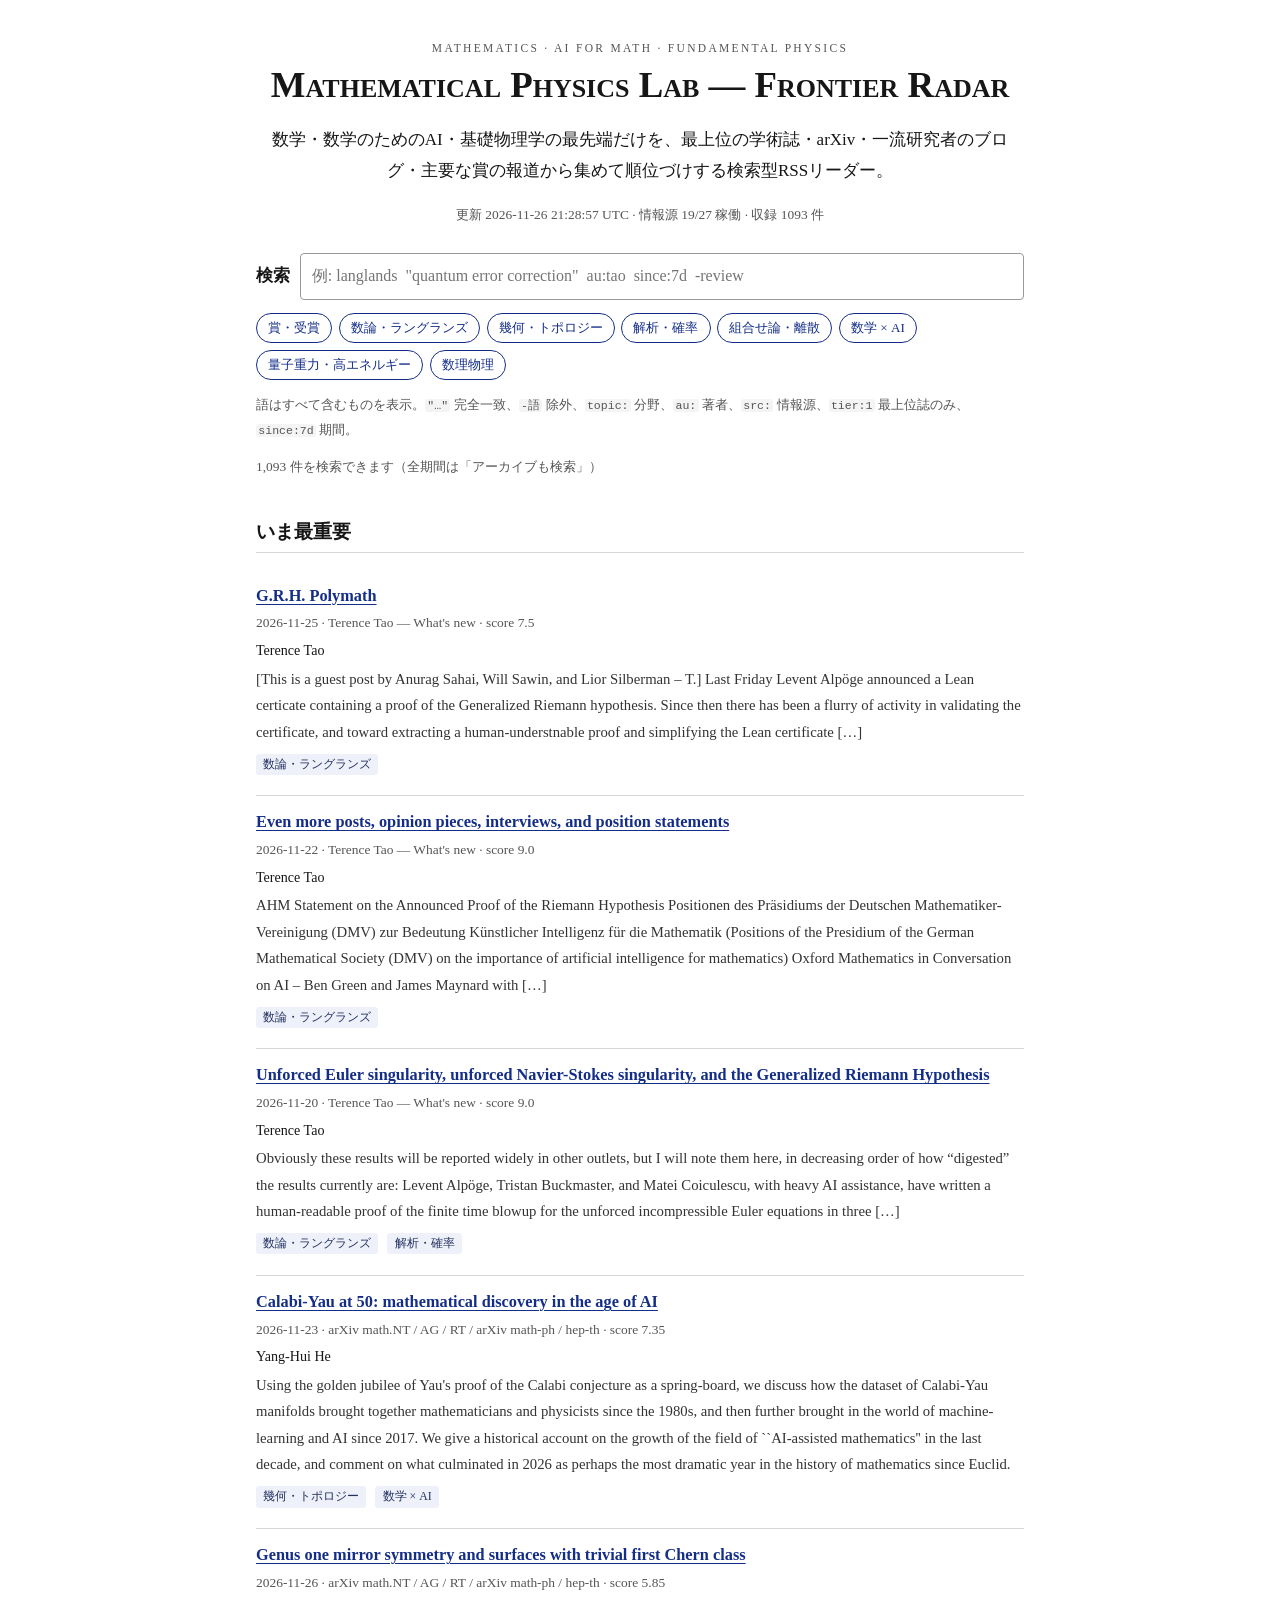
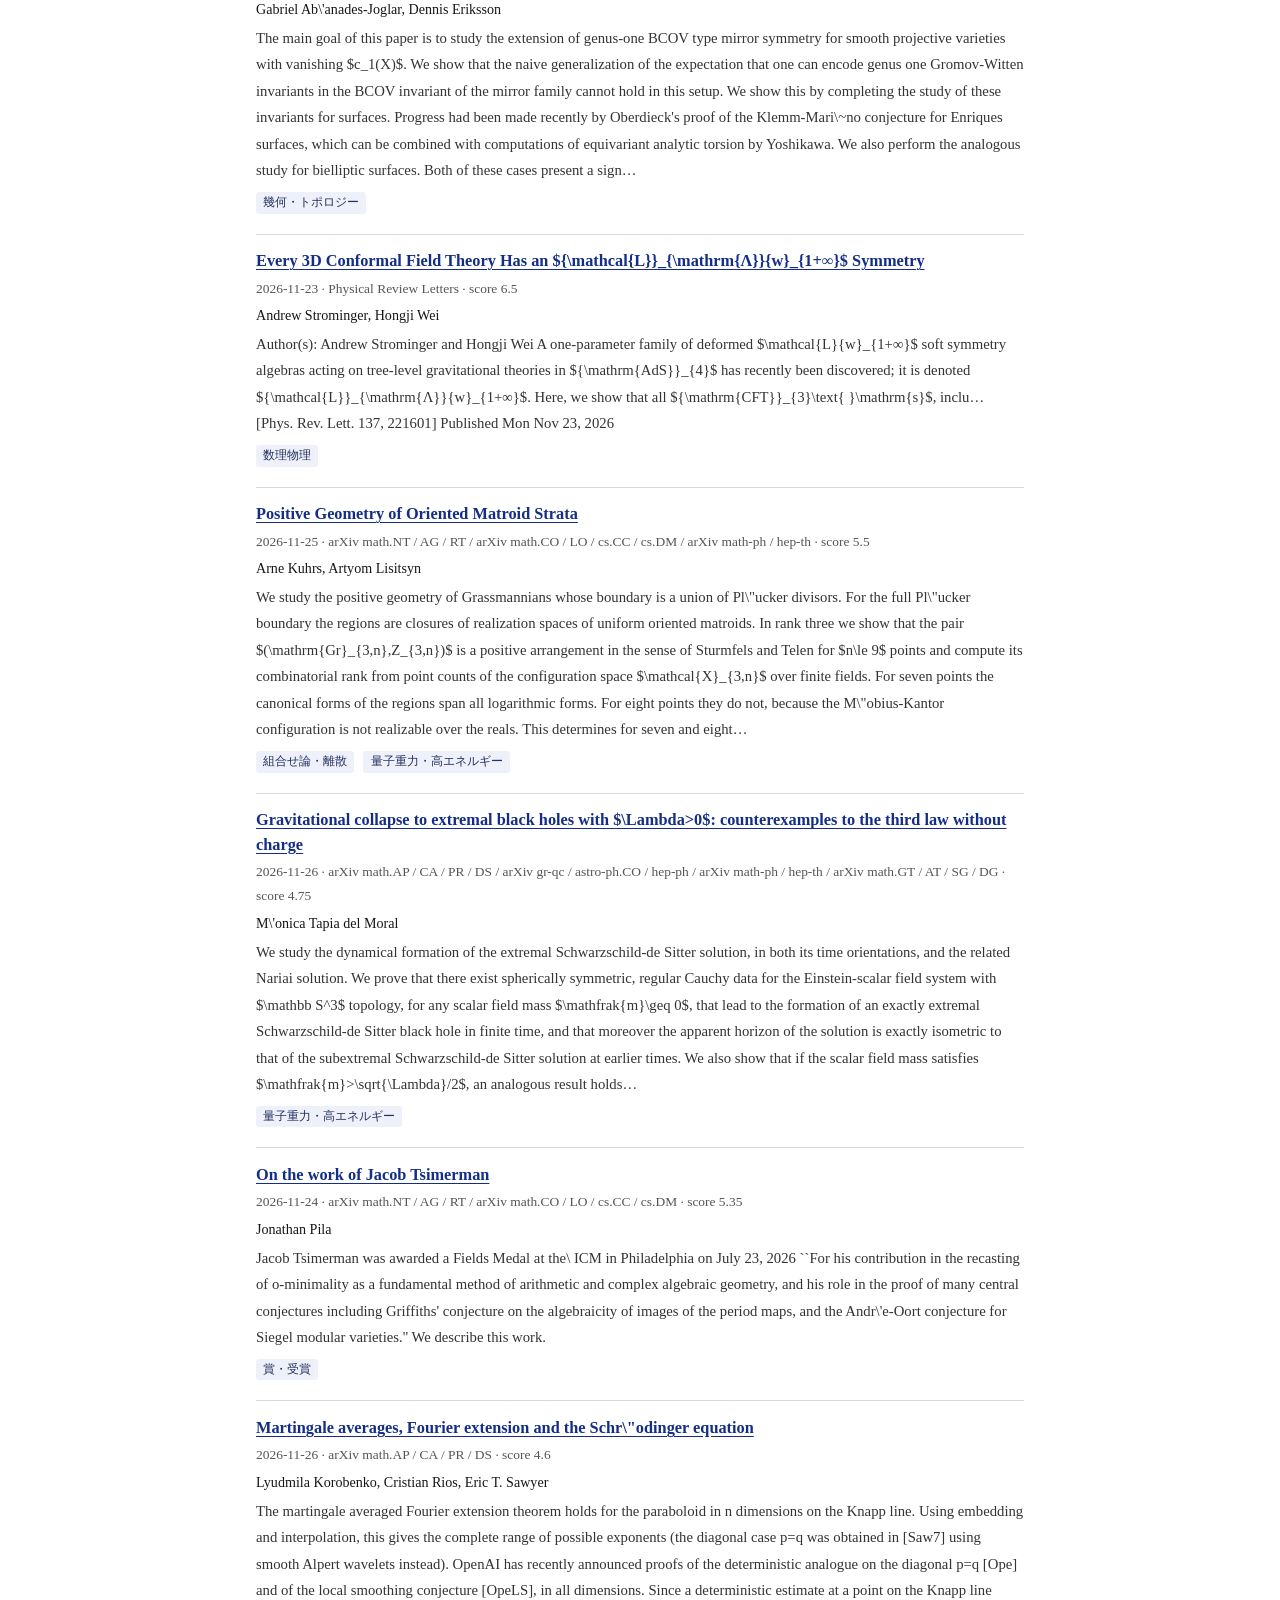
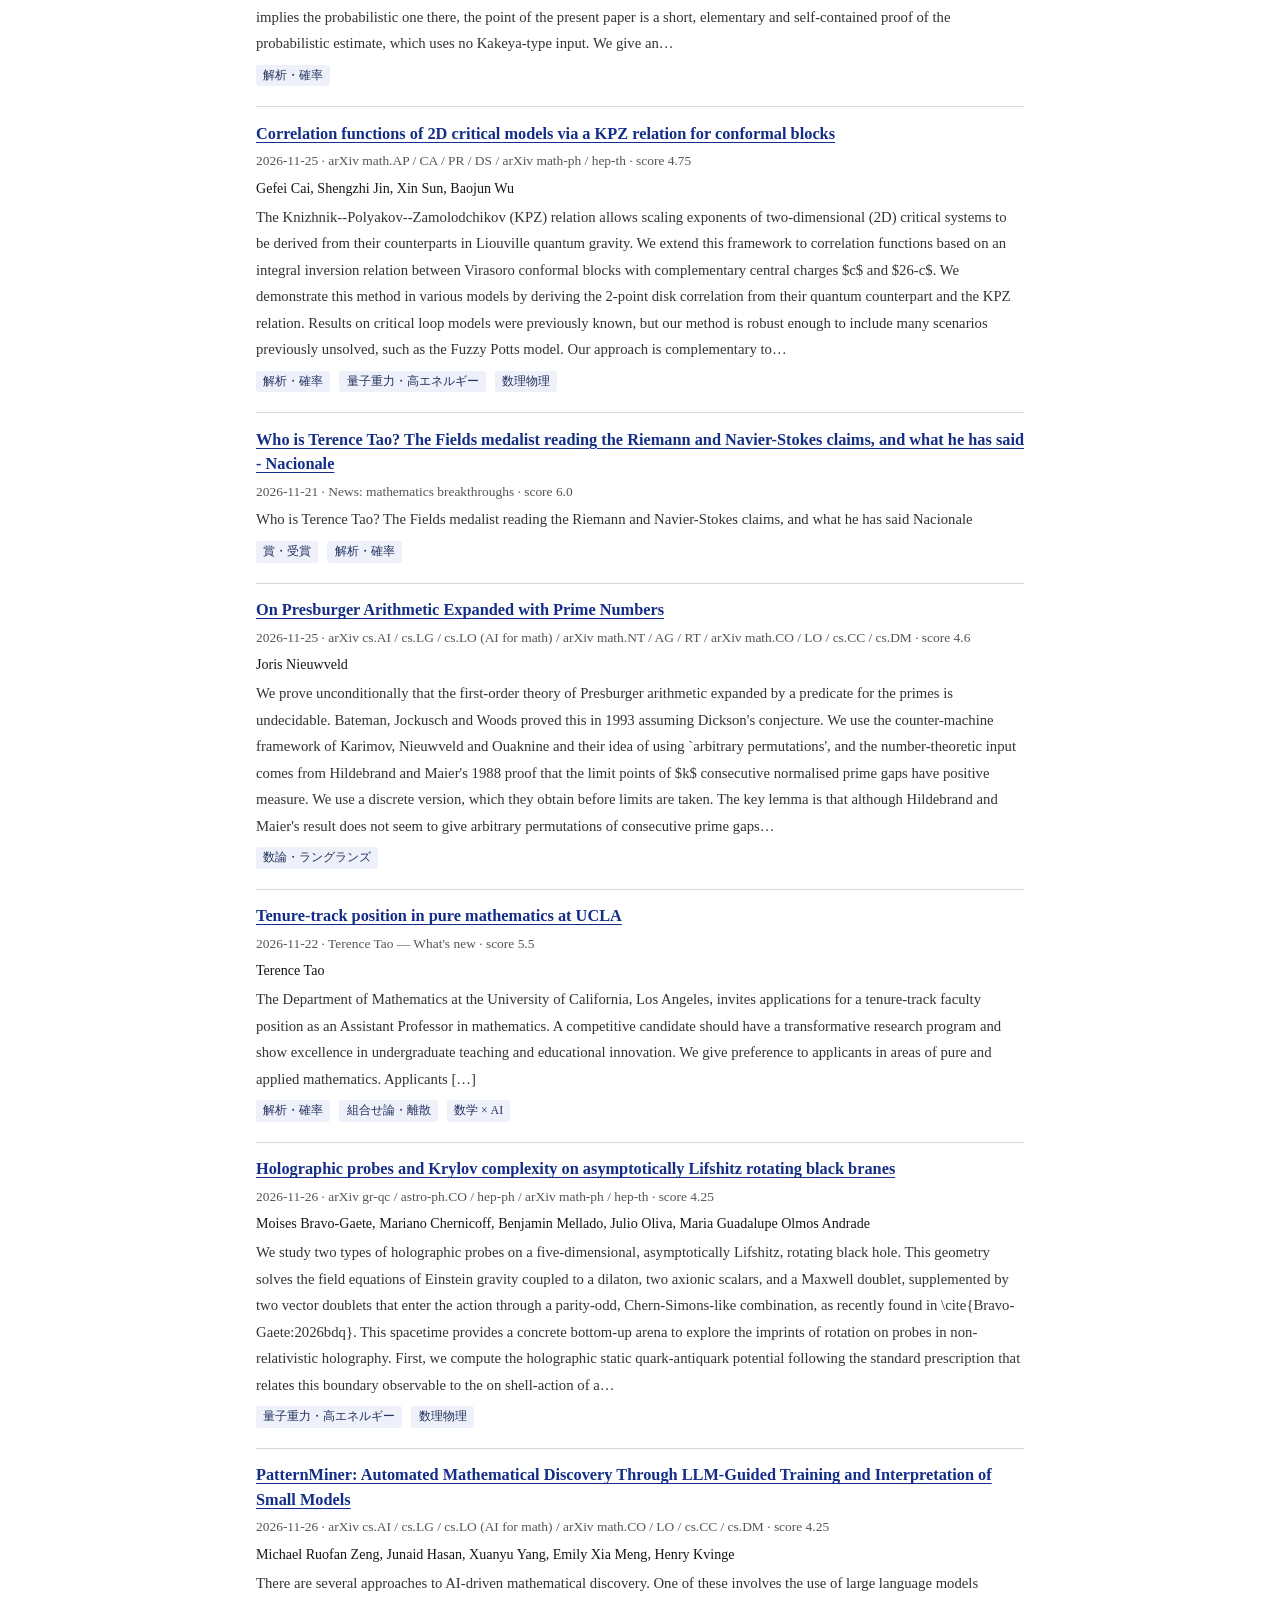
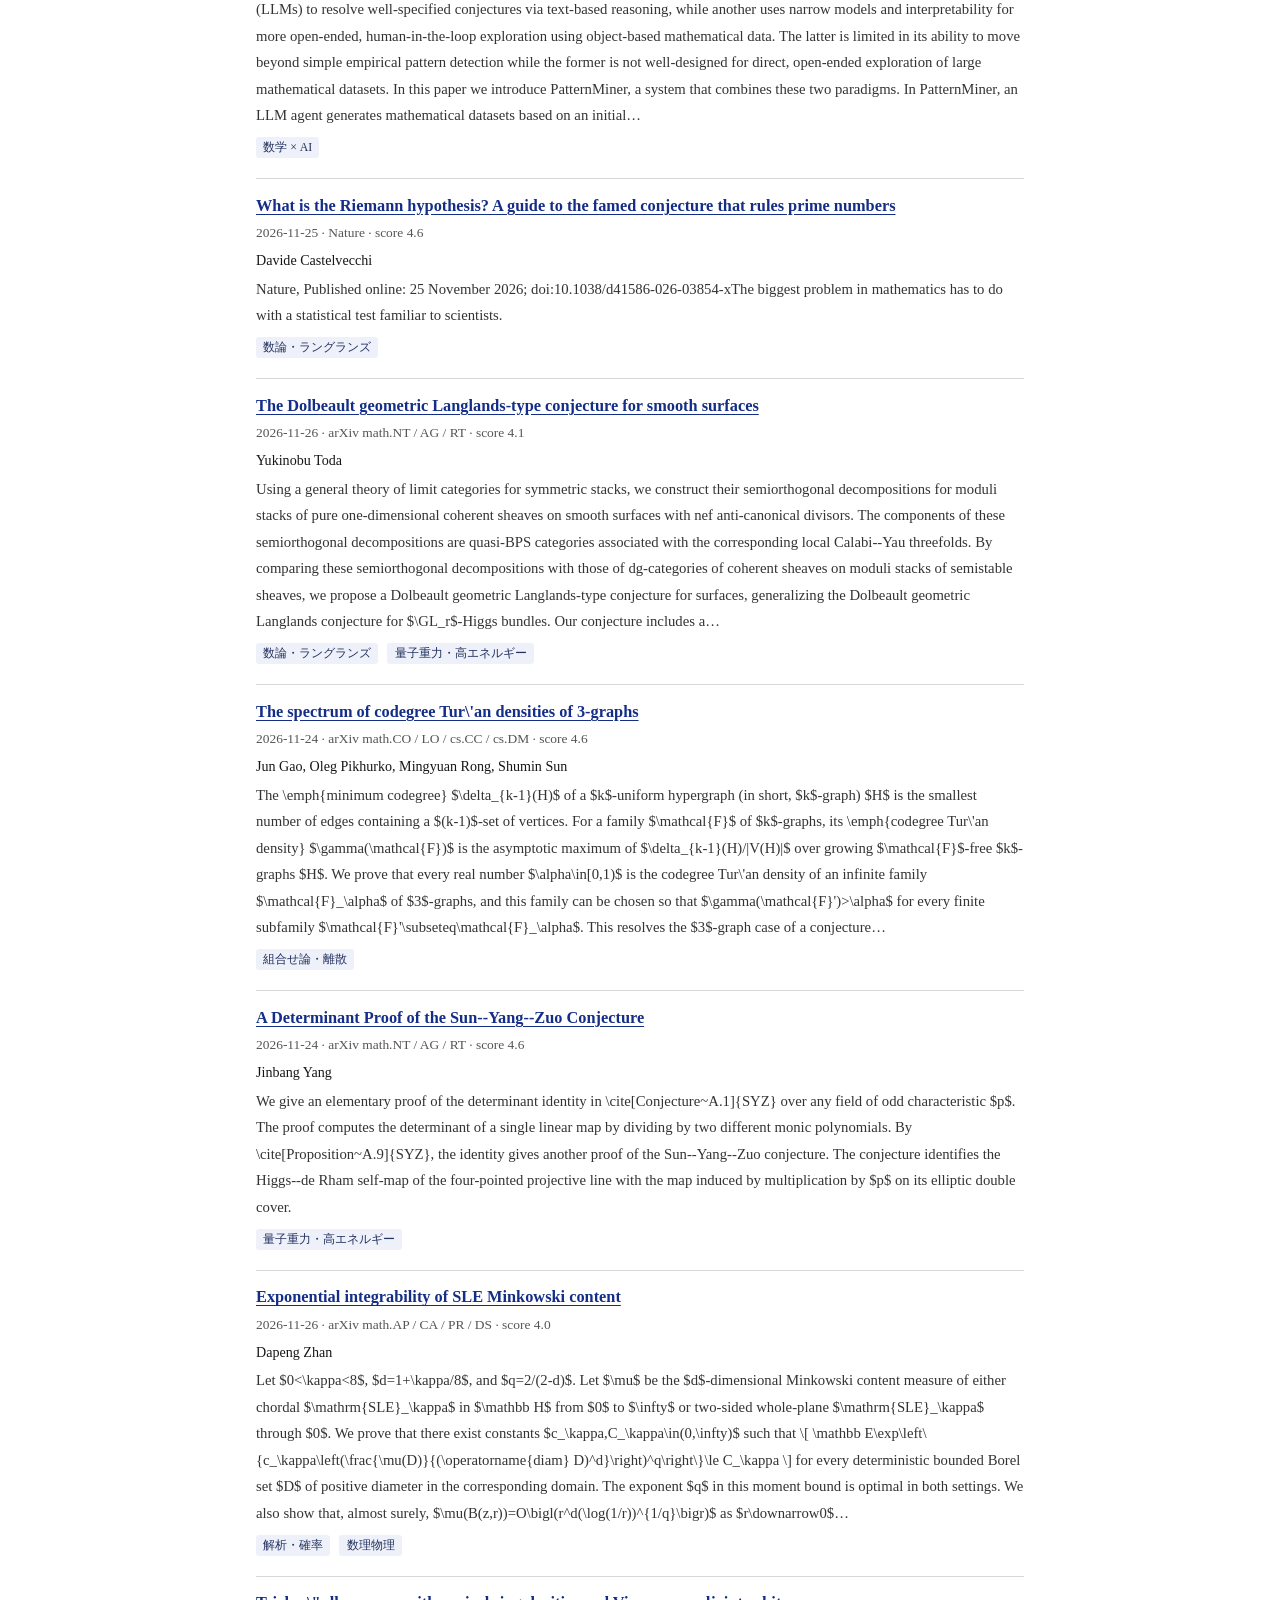
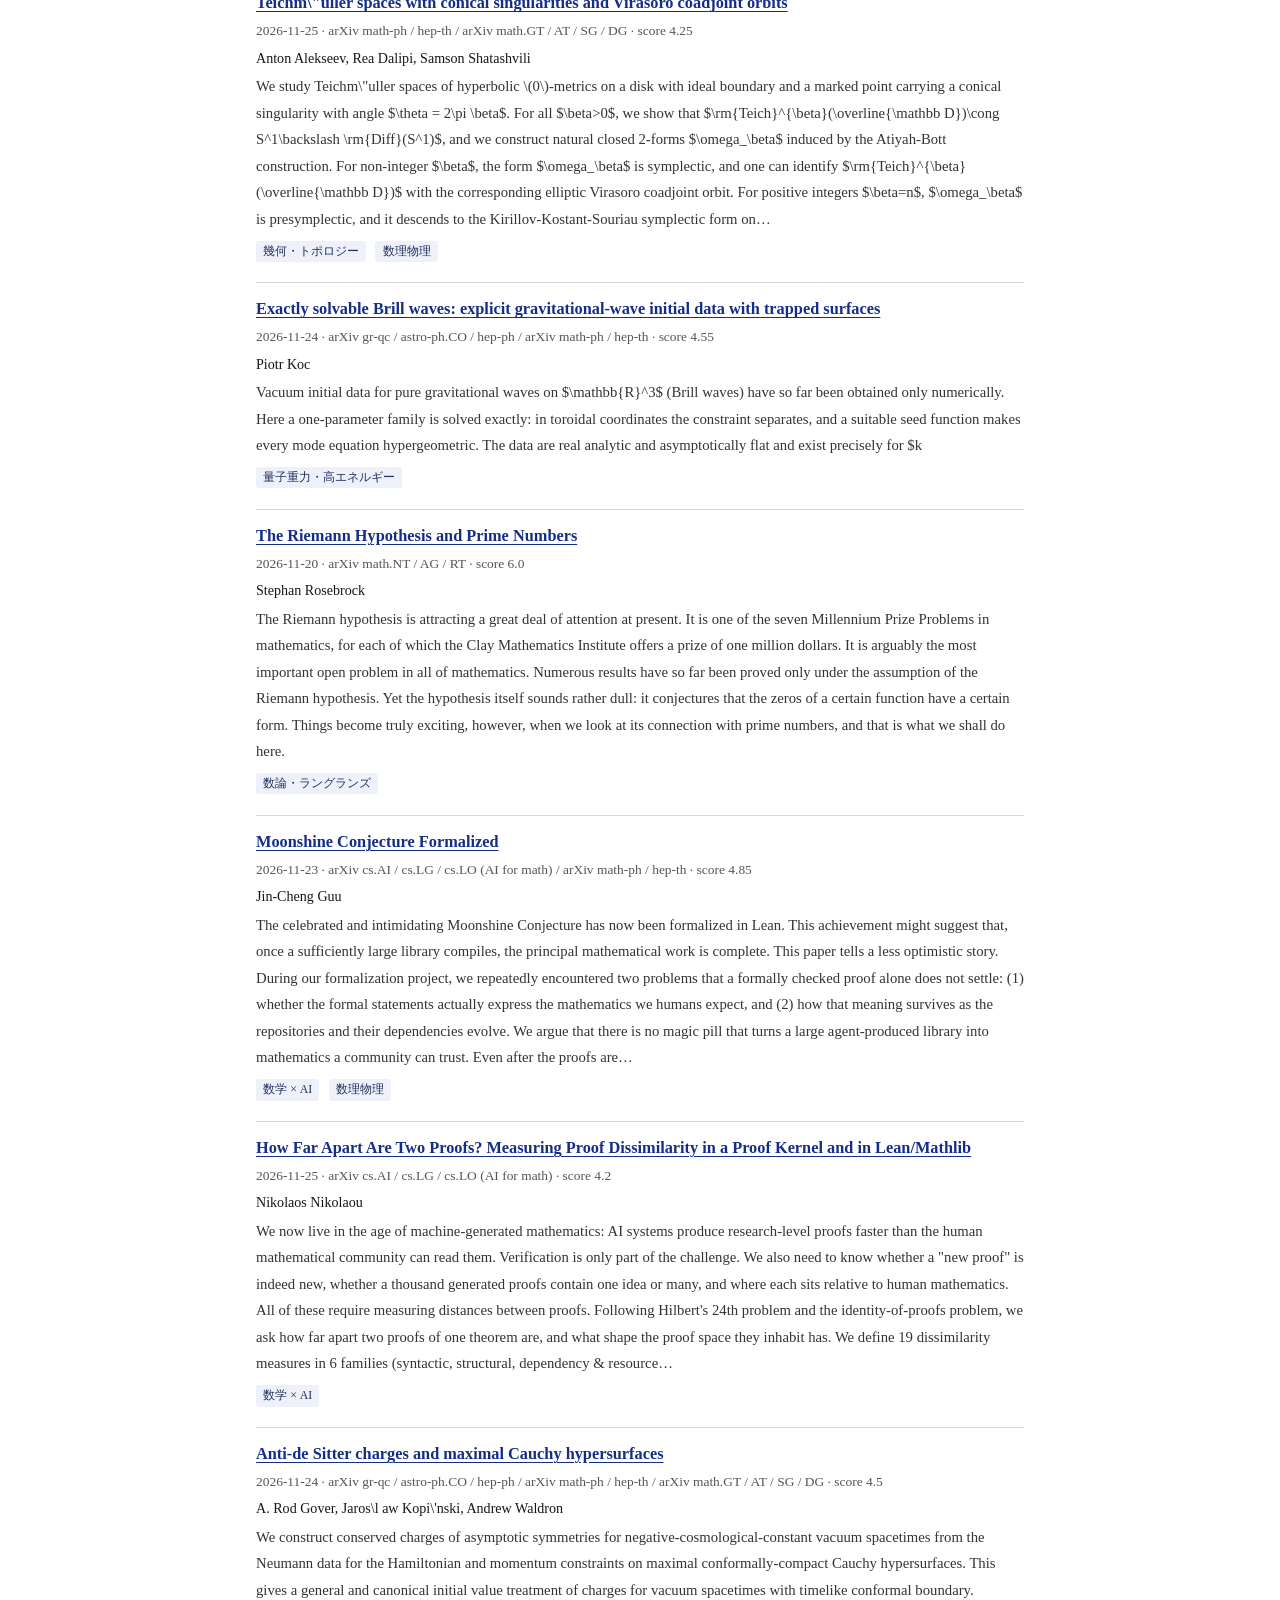
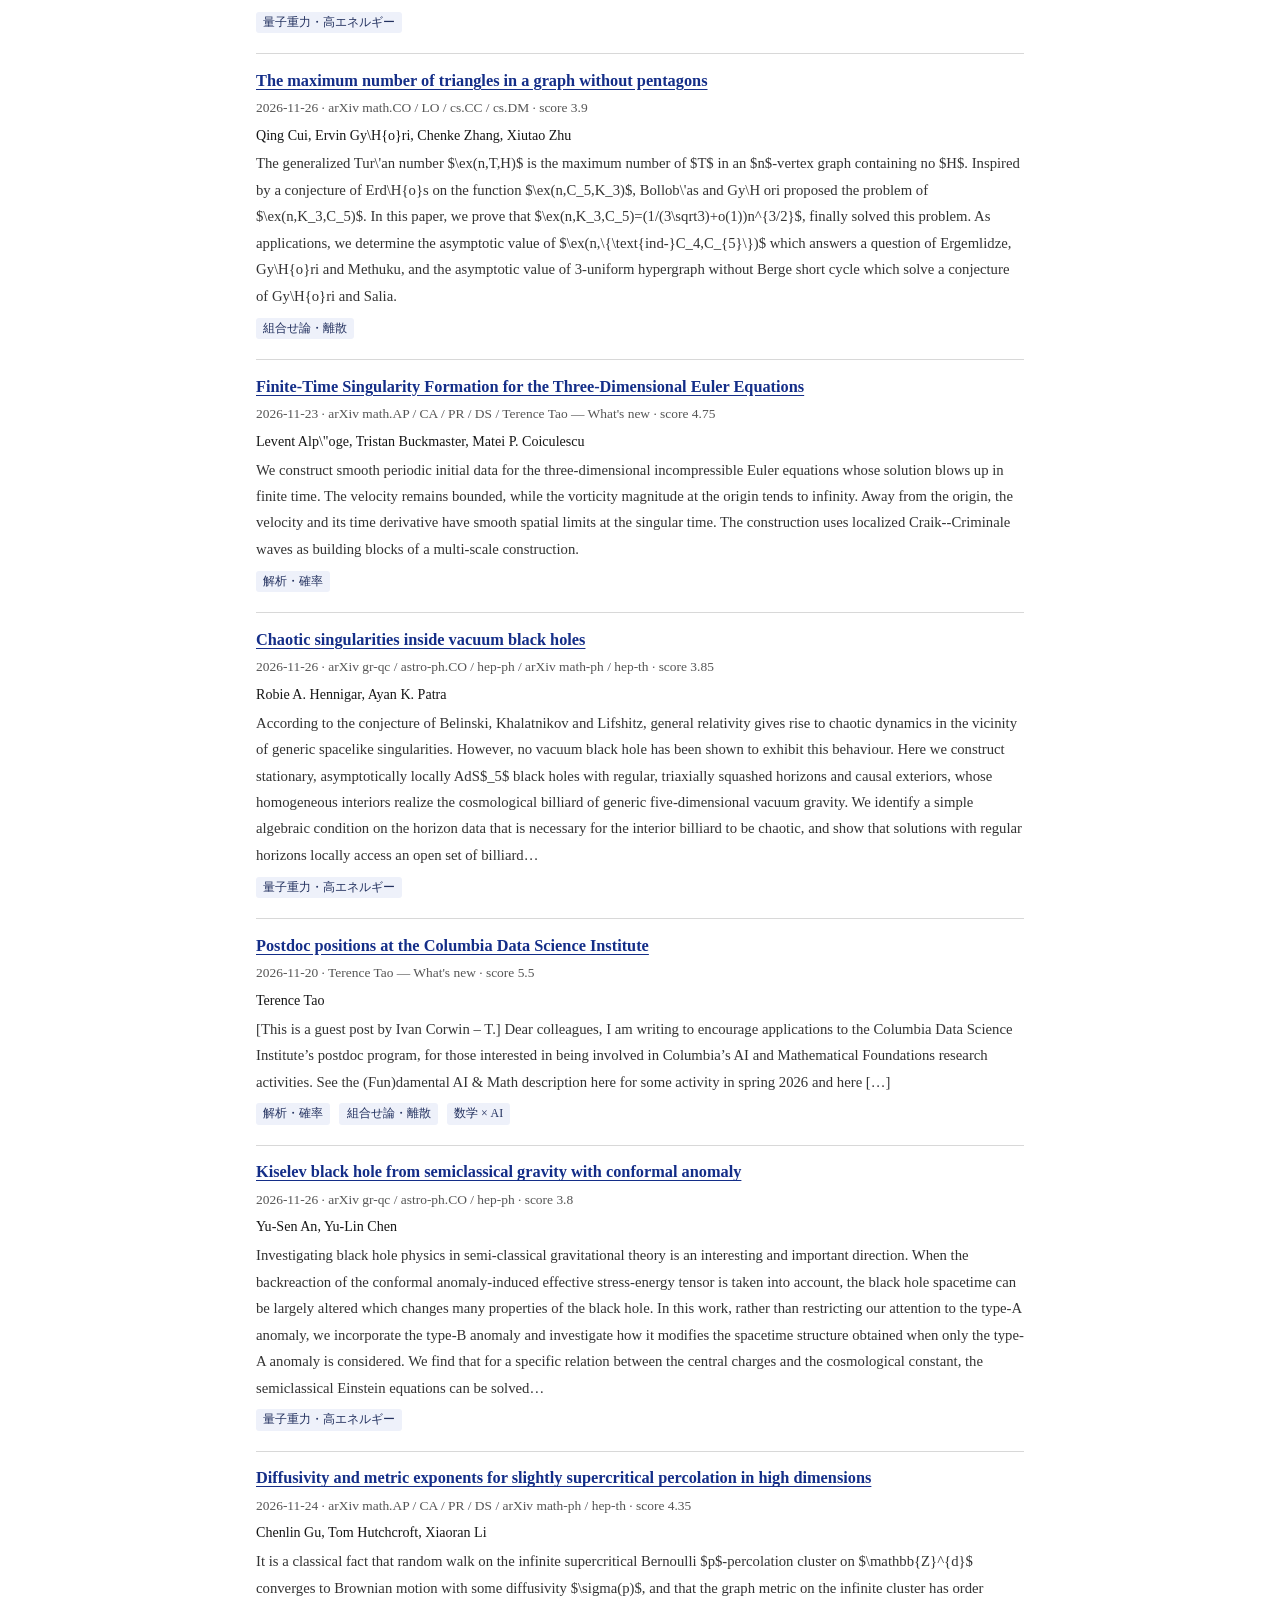
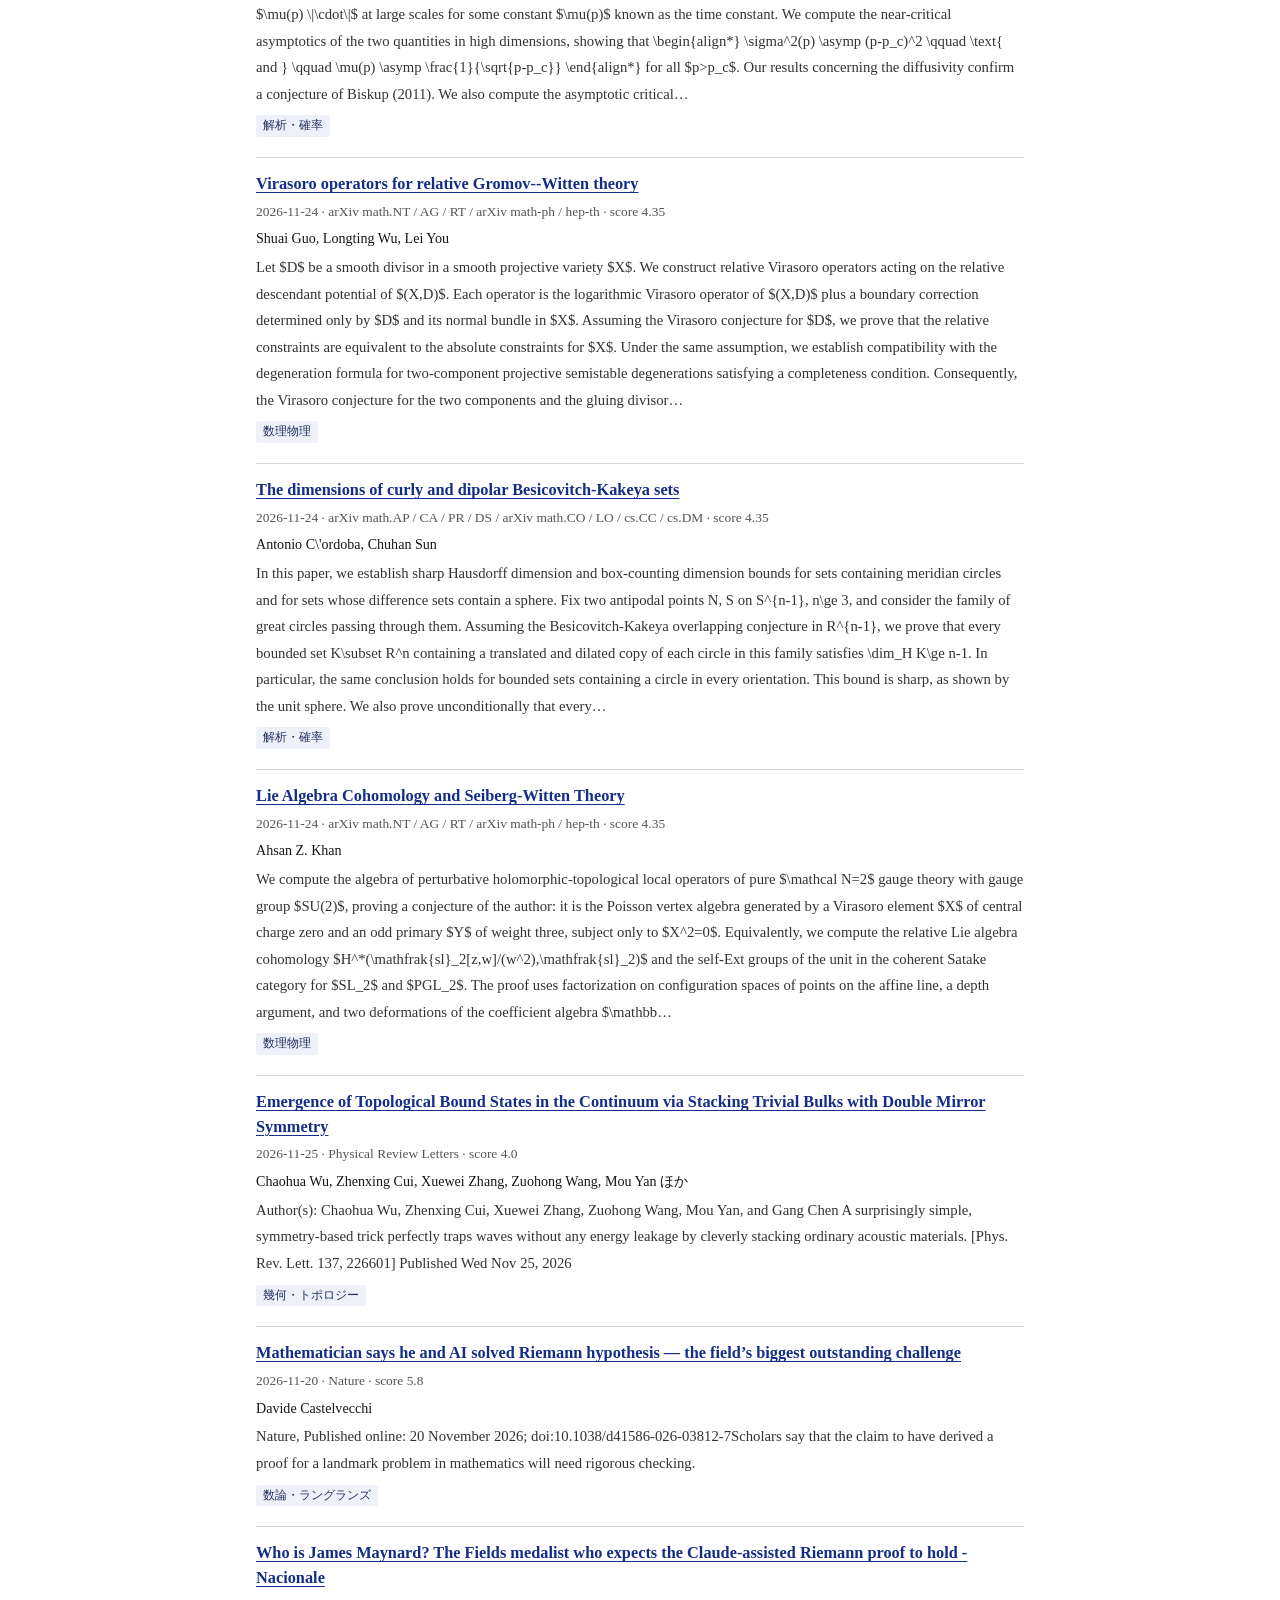
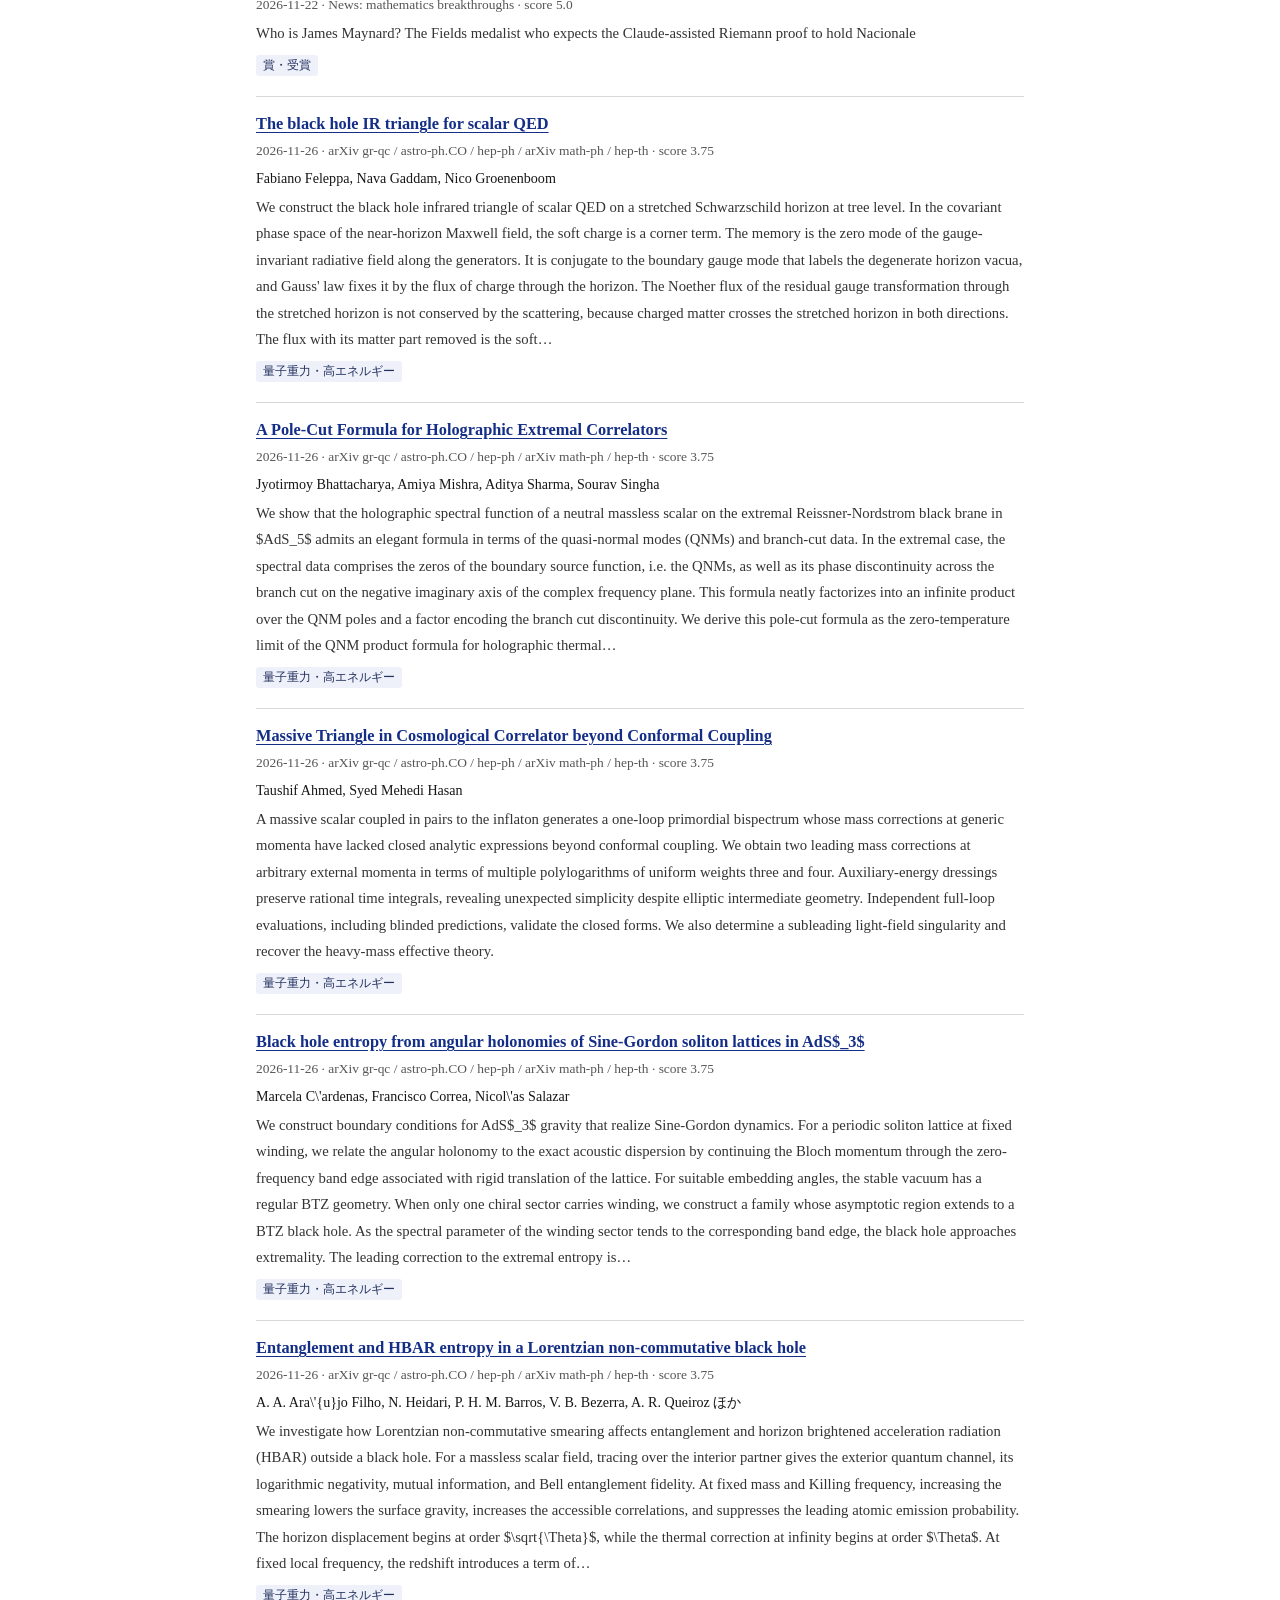
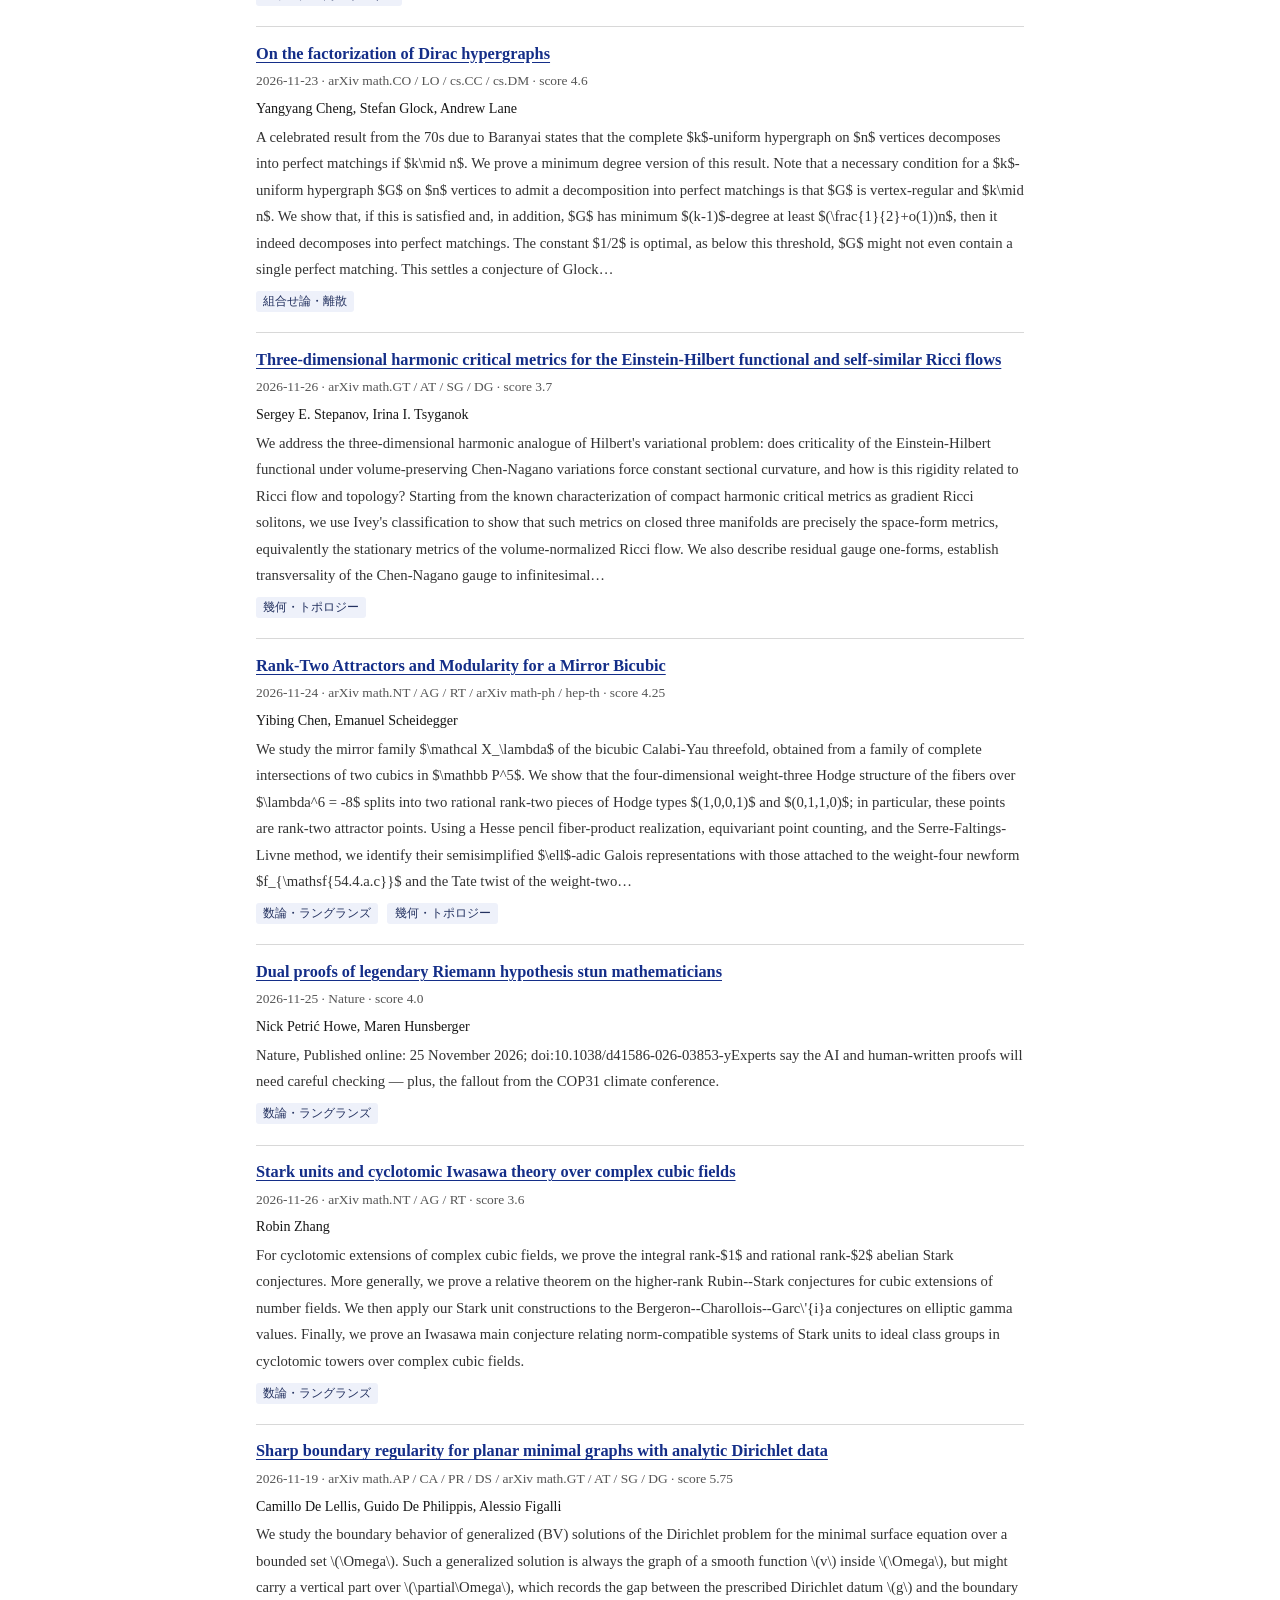
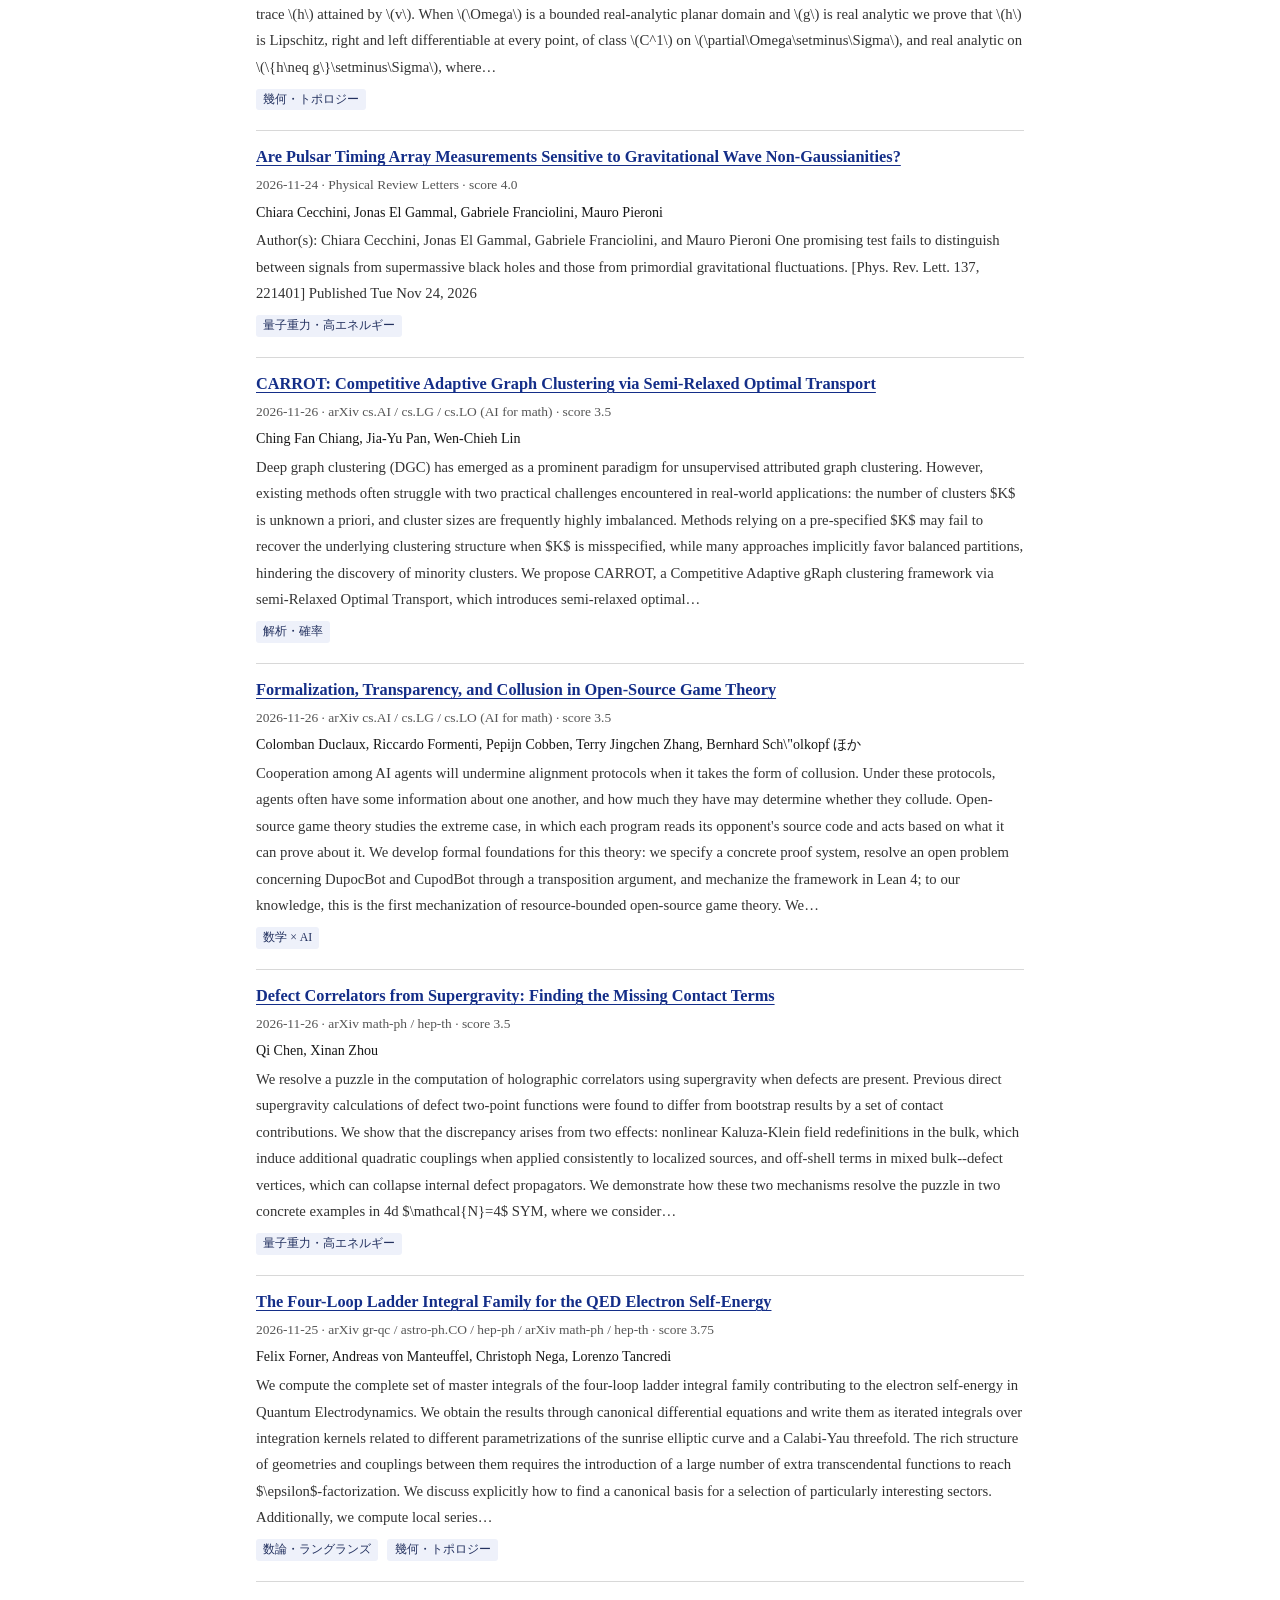
==== commit 324ac272: "radar: update docs/radar (2026-11-26T21:30Z)" ====
--- a/docs/radar/index.html
+++ b/docs/radar/index.html
@@ -19,7 +19,7 @@
 <meta property="og:url" content="https://cosmolab.qd.je/radar/">
 <link rel="alternate" type="application/rss+xml" title="Mathematical Physics Lab — Frontier Radar" href="feed.xml">
 <link rel="stylesheet" href="radar.css">
-<script type="application/ld+json">{"@context": "https://schema.org", "@type": "ItemList", "name": "Mathematical Physics Lab — Frontier Radar", "dateModified": "2026-11-26T08:12:51Z", "itemListElement": [{"@type": "ListItem", "position": 1, "url": "https://terrytao.wordpress.com/2026/11/24/g-r-h-polymath/", "name": "G.R.H. Polymath"}, {"@type": "ListItem", "position": 2, "url": "https://terrytao.wordpress.com/2026/11/21/even-more-posts-opinion-pieces-interviews-and-position-statements/", "name": "Even more posts, opinion pieces, interviews, and position statements"}, {"@type": "ListItem", "position": 3, "url": "https://terrytao.wordpress.com/2026/11/20/unforced-euler-singularity-unforced-navier-stokes-singularity-and-the-generalized-riemann-hypothesis/", "name": "Unforced Euler singularity, unforced Navier-Stokes singularity, and the Generalized Riemann Hypothesis"}, {"@type": "ListItem", "position": 4, "url": "https://arxiv.org/abs/2611.26974", "name": "Calabi-Yau at 50: mathematical discovery in the age of AI"}, {"@type": "ListItem", "position": 5, "url": "https://arxiv.org/abs/2611.34594", "name": "Genus one mirror symmetry and surfaces with trivial first Chern class"}, {"@type": "ListItem", "position": 6, "url": "http://link.aps.org/doi/10.1103/64ht-cx15", "name": "Every 3D Conformal Field Theory Has an ${\\mathcal{L}}_{\\mathrm{Λ}}{w}_{1+∞}$ Symmetry"}, {"@type": "ListItem", "position": 7, "url": "https://arxiv.org/abs/2611.32956", "name": "Positive Geometry of Oriented Matroid Strata"}, {"@type": "ListItem", "position": 8, "url": "https://arxiv.org/abs/2611.34542", "name": "Gravitational collapse to extremal black holes with $\\Lambda\u003e0$: counterexamples to the third law without charge"}, {"@type": "ListItem", "position": 9, "url": "https://arxiv.org/abs/2611.30644", "name": "On the work of Jacob Tsimerman"}, {"@type": "ListItem", "position": 10, "url": "https://arxiv.org/abs/2611.33608", "name": "Martingale averages, Fourier extension and the Schr\\\"odinger equation"}, {"@type": "ListItem", "position": 11, "url": "https://arxiv.org/abs/2611.32485", "name": "Correlation functions of 2D critical models via a KPZ relation for conformal blocks"}, {"@type": "ListItem", "position": 12, "url": "https://news.google.com/rss/articles/[base64]?oc=5", "name": "Who is Terence Tao? The Fields medalist reading the Riemann and Navier-Stokes claims, and what he has said - Nacionale"}, {"@type": "ListItem", "position": 13, "url": "https://arxiv.org/abs/2611.32977", "name": "On Presburger Arithmetic Expanded with Prime Numbers"}, {"@type": "ListItem", "position": 14, "url": "https://terrytao.wordpress.com/2026/11/22/tenure-track-position-in-pure-mathematics-at-ucla/", "name": "Tenure-track position in pure mathematics at UCLA"}, {"@type": "ListItem", "position": 15, "url": "https://arxiv.org/abs/2611.33599", "name": "Holographic probes and Krylov complexity on asymptotically Lifshitz rotating black branes"}, {"@type": "ListItem", "position": 16, "url": "https://arxiv.org/abs/2611.33966", "name": "PatternMiner: Automated Mathematical Discovery Through LLM-Guided Training and Interpretation of Small Models"}, {"@type": "ListItem", "position": 17, "url": "https://www.nature.com/articles/d41586-026-03854-x", "name": "What is the Riemann hypothesis? A guide to the famed conjecture that rules prime numbers"}, {"@type": "ListItem", "position": 18, "url": "https://arxiv.org/abs/2611.33778", "name": "The Dolbeault geometric Langlands-type conjecture for smooth surfaces"}, {"@type": "ListItem", "position": 19, "url": "https://arxiv.org/abs/2611.30861", "name": "The spectrum of codegree Tur\\'an densities of 3-graphs"}, {"@type": "ListItem", "position": 20, "url": "https://arxiv.org/abs/2611.29308", "name": "A Determinant Proof of the Sun--Yang--Zuo Conjecture"}, {"@type": "ListItem", "position": 21, "url": "https://arxiv.org/abs/2611.34878", "name": "Exponential integrability of SLE Minkowski content"}, {"@type": "ListItem", "position": 22, "url": "https://arxiv.org/abs/2611.32644", "name": "Teichm\\\"uller spaces with conical singularities and Virasoro coadjoint orbits"}, {"@type": "ListItem", "position": 23, "url": "https://arxiv.org/abs/2611.28758", "name": "Exactly solvable Brill waves: explicit gravitational-wave initial data with trapped surfaces"}, {"@type": "ListItem", "position": 24, "url": "https://arxiv.org/abs/2611.25753", "name": "The Riemann Hypothesis and Prime Numbers"}, {"@type": "ListItem", "position": 25, "url": "https://arxiv.org/abs/2611.27001", "name": "Moonshine Conjecture Formalized"}, {"@type": "ListItem", "position": 26, "url": "https://arxiv.org/abs/2611.31811", "name": "How Far Apart Are Two Proofs? Measuring Proof Dissimilarity in a Proof Kernel and in Lean/Mathlib"}, {"@type": "ListItem", "position": 27, "url": "https://arxiv.org/abs/2611.28989", "name": "Anti-de Sitter charges and maximal Cauchy hypersurfaces"}, {"@type": "ListItem", "position": 28, "url": "https://arxiv.org/abs/2611.33685", "name": "The maximum number of triangles in a graph without pentagons"}, {"@type": "ListItem", "position": 29, "url": "https://arxiv.org/abs/2611.26772", "name": "Finite-Time Singularity Formation for the Three-Dimensional Euler Equations"}, {"@type": "ListItem", "position": 30, "url": "https://arxiv.org/abs/2611.33287", "name": "Chaotic singularities inside vacuum black holes"}]}</script>
+<script type="application/ld+json">{"@context": "https://schema.org", "@type": "ItemList", "name": "Mathematical Physics Lab — Frontier Radar", "dateModified": "2026-11-26T21:28:57Z", "itemListElement": [{"@type": "ListItem", "position": 1, "url": "https://terrytao.wordpress.com/2026/11/24/g-r-h-polymath/", "name": "G.R.H. Polymath"}, {"@type": "ListItem", "position": 2, "url": "https://terrytao.wordpress.com/2026/11/21/even-more-posts-opinion-pieces-interviews-and-position-statements/", "name": "Even more posts, opinion pieces, interviews, and position statements"}, {"@type": "ListItem", "position": 3, "url": "https://terrytao.wordpress.com/2026/11/20/unforced-euler-singularity-unforced-navier-stokes-singularity-and-the-generalized-riemann-hypothesis/", "name": "Unforced Euler singularity, unforced Navier-Stokes singularity, and the Generalized Riemann Hypothesis"}, {"@type": "ListItem", "position": 4, "url": "https://arxiv.org/abs/2611.26974", "name": "Calabi-Yau at 50: mathematical discovery in the age of AI"}, {"@type": "ListItem", "position": 5, "url": "https://arxiv.org/abs/2611.34594", "name": "Genus one mirror symmetry and surfaces with trivial first Chern class"}, {"@type": "ListItem", "position": 6, "url": "http://link.aps.org/doi/10.1103/64ht-cx15", "name": "Every 3D Conformal Field Theory Has an ${\\mathcal{L}}_{\\mathrm{Λ}}{w}_{1+∞}$ Symmetry"}, {"@type": "ListItem", "position": 7, "url": "https://arxiv.org/abs/2611.32956", "name": "Positive Geometry of Oriented Matroid Strata"}, {"@type": "ListItem", "position": 8, "url": "https://arxiv.org/abs/2611.34542", "name": "Gravitational collapse to extremal black holes with $\\Lambda\u003e0$: counterexamples to the third law without charge"}, {"@type": "ListItem", "position": 9, "url": "https://arxiv.org/abs/2611.30644", "name": "On the work of Jacob Tsimerman"}, {"@type": "ListItem", "position": 10, "url": "https://arxiv.org/abs/2611.33608", "name": "Martingale averages, Fourier extension and the Schr\\\"odinger equation"}, {"@type": "ListItem", "position": 11, "url": "https://arxiv.org/abs/2611.32485", "name": "Correlation functions of 2D critical models via a KPZ relation for conformal blocks"}, {"@type": "ListItem", "position": 12, "url": "https://news.google.com/rss/articles/[base64]?oc=5", "name": "Who is Terence Tao? The Fields medalist reading the Riemann and Navier-Stokes claims, and what he has said - Nacionale"}, {"@type": "ListItem", "position": 13, "url": "https://arxiv.org/abs/2611.32977", "name": "On Presburger Arithmetic Expanded with Prime Numbers"}, {"@type": "ListItem", "position": 14, "url": "https://terrytao.wordpress.com/2026/11/22/tenure-track-position-in-pure-mathematics-at-ucla/", "name": "Tenure-track position in pure mathematics at UCLA"}, {"@type": "ListItem", "position": 15, "url": "https://arxiv.org/abs/2611.33599", "name": "Holographic probes and Krylov complexity on asymptotically Lifshitz rotating black branes"}, {"@type": "ListItem", "position": 16, "url": "https://arxiv.org/abs/2611.33966", "name": "PatternMiner: Automated Mathematical Discovery Through LLM-Guided Training and Interpretation of Small Models"}, {"@type": "ListItem", "position": 17, "url": "https://www.nature.com/articles/d41586-026-03854-x", "name": "What is the Riemann hypothesis? A guide to the famed conjecture that rules prime numbers"}, {"@type": "ListItem", "position": 18, "url": "https://arxiv.org/abs/2611.33778", "name": "The Dolbeault geometric Langlands-type conjecture for smooth surfaces"}, {"@type": "ListItem", "position": 19, "url": "https://arxiv.org/abs/2611.30861", "name": "The spectrum of codegree Tur\\'an densities of 3-graphs"}, {"@type": "ListItem", "position": 20, "url": "https://arxiv.org/abs/2611.29308", "name": "A Determinant Proof of the Sun--Yang--Zuo Conjecture"}, {"@type": "ListItem", "position": 21, "url": "https://arxiv.org/abs/2611.34878", "name": "Exponential integrability of SLE Minkowski content"}, {"@type": "ListItem", "position": 22, "url": "https://arxiv.org/abs/2611.32644", "name": "Teichm\\\"uller spaces with conical singularities and Virasoro coadjoint orbits"}, {"@type": "ListItem", "position": 23, "url": "https://arxiv.org/abs/2611.28758", "name": "Exactly solvable Brill waves: explicit gravitational-wave initial data with trapped surfaces"}, {"@type": "ListItem", "position": 24, "url": "https://arxiv.org/abs/2611.25753", "name": "The Riemann Hypothesis and Prime Numbers"}, {"@type": "ListItem", "position": 25, "url": "https://arxiv.org/abs/2611.27001", "name": "Moonshine Conjecture Formalized"}, {"@type": "ListItem", "position": 26, "url": "https://arxiv.org/abs/2611.31811", "name": "How Far Apart Are Two Proofs? Measuring Proof Dissimilarity in a Proof Kernel and in Lean/Mathlib"}, {"@type": "ListItem", "position": 27, "url": "https://arxiv.org/abs/2611.28989", "name": "Anti-de Sitter charges and maximal Cauchy hypersurfaces"}, {"@type": "ListItem", "position": 28, "url": "https://arxiv.org/abs/2611.33685", "name": "The maximum number of triangles in a graph without pentagons"}, {"@type": "ListItem", "position": 29, "url": "https://arxiv.org/abs/2611.26772", "name": "Finite-Time Singularity Formation for the Three-Dimensional Euler Equations"}, {"@type": "ListItem", "position": 30, "url": "https://arxiv.org/abs/2611.33287", "name": "Chaotic singularities inside vacuum black holes"}]}</script>
 <script src="radar.js" defer></script>
 </head>
 <body>
@@ -27,8 +27,8 @@
 <p class="kicker">Mathematics · AI for Math · Fundamental Physics</p>
 <h1>Mathematical Physics Lab — Frontier Radar</h1>
 <p>数学・数学のためのAI・基礎物理学の最先端だけを、最上位の学術誌・arXiv・一流研究者のブログ・主要な賞の報道から集めて順位づけする検索型RSSリーダー。</p>
-<p class="meta">更新 <time datetime="2026-11-26T08:12:51Z">2026-11-26 08:12:51 UTC</time>
- · 情報源 22/27 稼働 · 収録 1092 件</p>
+<p class="meta">更新 <time datetime="2026-11-26T21:28:57Z">2026-11-26 21:28:57 UTC</time>
+ · 情報源 19/27 稼働 · 収録 1093 件</p>
 </header>
 <main>
 <section aria-label="検索">
@@ -43,11 +43,11 @@
 </section>
 <section aria-labelledby="top">
 <h2 id="top">いま最重要</h2>
-<ol id="results" class="items"><li class="item" data-id="6f243620fe4e35ce"><article><h3><a href="https://terrytao.wordpress.com/2026/11/24/g-r-h-polymath/" rel="noopener noreferrer nofollow" target="_blank">G.R.H. Polymath</a></h3><p class="meta"><time datetime="2026-11-25T05:29:41Z">2026-11-25</time> · Terence Tao — What&#x27;s new · score 7.5</p><p class="authors">Terence Tao</p><p class="summary">[This is a guest post by Anurag Sahai, Will Sawin, and Lior Silberman – T.] Last Friday Levent Alpöge announced a Lean certicate containing a proof of the Generalized Riemann hypothesis. Since then there has been a flurry of activity in validating the certificate, and toward extracting a human-understnable proof and simplifying the Lean certificate […]</p><p class="tags"><span class="tag">数論・ラングランズ</span></p></article></li><li class="item" data-id="fd67e2390fdfd139"><article><h3><a href="https://terrytao.wordpress.com/2026/11/21/even-more-posts-opinion-pieces-interviews-and-position-statements/" rel="noopener noreferrer nofollow" target="_blank">Even more posts, opinion pieces, interviews, and position statements</a></h3><p class="meta"><time datetime="2026-11-22T01:19:10Z">2026-11-22</time> · Terence Tao — What&#x27;s new · score 9.0</p><p class="authors">Terence Tao</p><p class="summary">AHM Statement on the Announced Proof of the Riemann Hypothesis Positionen des Präsidiums der Deutschen Mathematiker-Vereinigung (DMV) zur Bedeutung Künstlicher Intelligenz für die Mathematik (Positions of the Presidium of the German Mathematical Society (DMV) on the importance of artificial intelligence for mathematics) Oxford Mathematics in Conversation on AI – Ben Green and James Maynard with […]</p><p class="tags"><span class="tag">数論・ラングランズ</span></p></article></li><li class="item" data-id="f91a86a32c76929e"><article><h3><a href="https://terrytao.wordpress.com/2026/11/20/unforced-euler-singularity-unforced-navier-stokes-singularity-and-the-generalized-riemann-hypothesis/" rel="noopener noreferrer nofollow" target="_blank">Unforced Euler singularity, unforced Navier-Stokes singularity, and the Generalized Riemann Hypothesis</a></h3><p class="meta"><time datetime="2026-11-20T17:19:00Z">2026-11-20</time> · Terence Tao — What&#x27;s new · score 9.0</p><p class="authors">Terence Tao</p><p class="summary">Obviously these results will be reported widely in other outlets, but I will note them here, in decreasing order of how “digested” the results currently are: Levent Alpöge, Tristan Buckmaster, and Matei Coiculescu, with heavy AI assistance, have written a human-readable proof of the finite time blowup for the unforced incompressible Euler equations in three […]</p><p class="tags"><span class="tag">数論・ラングランズ</span> <span class="tag">解析・確率</span></p></article></li><li class="item" data-id="296e159525c91158"><article><h3><a href="https://arxiv.org/abs/2611.26974" rel="noopener noreferrer nofollow" target="_blank">Calabi-Yau at 50: mathematical discovery in the age of AI</a></h3><p class="meta"><time datetime="2026-11-23T05:00:00Z">2026-11-23</time> · arXiv math.NT / AG / RT / arXiv math-ph / hep-th · score 7.35</p><p class="authors">Yang-Hui He</p><p class="summary">Using the golden jubilee of Yau&#x27;s proof of the Calabi conjecture as a spring-board, we discuss how the dataset of Calabi-Yau manifolds brought together mathematicians and physicists since the 1980s, and then further brought in the world of machine-learning and AI since 2017. We give a historical account on the growth of the field of ``AI-assisted mathematics&#x27;&#x27; in the last decade, and comment on what culminated in 2026 as perhaps the most dramatic year in the history of mathematics since Euclid.</p><p class="tags"><span class="tag">幾何・トポロジー</span> <span class="tag">数学 × AI</span></p></article></li><li class="item" data-id="bf94465bbb4b8b68"><article><h3><a href="https://arxiv.org/abs/2611.34594" rel="noopener noreferrer nofollow" target="_blank">Genus one mirror symmetry and surfaces with trivial first Chern class</a></h3><p class="meta"><time datetime="2026-11-26T05:00:00Z">2026-11-26</time> · arXiv math.NT / AG / RT / arXiv math-ph / hep-th · score 5.85</p><p class="authors">Gabriel Ab\&#x27;anades-Joglar, Dennis Eriksson</p><p class="summary">The main goal of this paper is to study the extension of genus-one BCOV type mirror symmetry for smooth projective varieties with vanishing $c_1(X)$. We show that the naive generalization of the expectation that one can encode genus one Gromov-Witten invariants in the BCOV invariant of the mirror family cannot hold in this setup. We show this by completing the study of these invariants for surfaces. Progress had been made recently by Oberdieck&#x27;s proof of the Klemm-Mari\~no conjecture for Enriques surfaces, which can be combined with computations of equivariant analytic torsion by Yoshikawa. We also perform the analogous study for bielliptic surfaces. Both of these cases present a sign…</p><p class="tags"><span class="tag">幾何・トポロジー</span></p></article></li><li class="item" data-id="34599ed5e06c5105"><article><h3><a href="http://link.aps.org/doi/10.1103/64ht-cx15" rel="noopener noreferrer nofollow" target="_blank">Every 3D Conformal Field Theory Has an ${\mathcal{L}}_{\mathrm{Λ}}{w}_{1+∞}$ Symmetry</a></h3><p class="meta"><time datetime="2026-11-23T10:00:00Z">2026-11-23</time> · Physical Review Letters · score 6.5</p><p class="authors">Andrew Strominger, Hongji Wei</p><p class="summary">Author(s): Andrew Strominger and Hongji Wei A one-parameter family of deformed $\mathcal{L}{w}_{1+∞}$ soft symmetry algebras acting on tree-level gravitational theories in ${\mathrm{AdS}}_{4}$ has recently been discovered; it is denoted ${\mathcal{L}}_{\mathrm{Λ}}{w}_{1+∞}$. Here, we show that all ${\mathrm{CFT}}_{3}\text{ }\mathrm{s}$, inclu… [Phys. Rev. Lett. 137, 221601] Published Mon Nov 23, 2026</p><p class="tags"><span class="tag">数理物理</span></p></article></li><li class="item" data-id="3bd751d7d574c9ff"><article><h3><a href="https://arxiv.org/abs/2611.32956" rel="noopener noreferrer nofollow" target="_blank">Positive Geometry of Oriented Matroid Strata</a></h3><p class="meta"><time datetime="2026-11-25T05:00:00Z">2026-11-25</time> · arXiv math.NT / AG / RT / arXiv math.CO / LO / cs.CC / cs.DM / arXiv math-ph / hep-th · score 5.5</p><p class="authors">Arne Kuhrs, Artyom Lisitsyn</p><p class="summary">We study the positive geometry of Grassmannians whose boundary is a union of Pl\&quot;ucker divisors. For the full Pl\&quot;ucker boundary the regions are closures of realization spaces of uniform oriented matroids. In rank three we show that the pair $(\mathrm{Gr}_{3,n},Z_{3,n})$ is a positive arrangement in the sense of Sturmfels and Telen for $n\le 9$ points and compute its combinatorial rank from point counts of the configuration space $\mathcal{X}_{3,n}$ over finite fields. For seven points the canonical forms of the regions span all logarithmic forms. For eight points they do not, because the M\&quot;obius-Kantor configuration is not realizable over the reals. This determines for seven and eight…</p><p class="tags"><span class="tag">組合せ論・離散</span> <span class="tag">量子重力・高エネルギー</span></p></article></li><li class="item" data-id="bdd582a7bfcf8e24"><article><h3><a href="https://arxiv.org/abs/2611.34542" rel="noopener noreferrer nofollow" target="_blank">Gravitational collapse to extremal black holes with $\Lambda&gt;0$: counterexamples to the third law without charge</a></h3><p class="meta"><time datetime="2026-11-26T05:00:00Z">2026-11-26</time> · arXiv math.AP / CA / PR / DS / arXiv gr-qc / astro-ph.CO / hep-ph / arXiv math-ph / hep-th / arXiv math.GT / AT / SG / DG · score 4.75</p><p class="authors">M\&#x27;onica Tapia del Moral</p><p class="summary">We study the dynamical formation of the extremal Schwarzschild-de Sitter solution, in both its time orientations, and the related Nariai solution. We prove that there exist spherically symmetric, regular Cauchy data for the Einstein-scalar field system with $\mathbb S^3$ topology, for any scalar field mass $\mathfrak{m}\geq 0$, that lead to the formation of an exactly extremal Schwarzschild-de Sitter black hole in finite time, and that moreover the apparent horizon of the solution is exactly isometric to that of the subextremal Schwarzschild-de Sitter solution at earlier times. We also show that if the scalar field mass satisfies $\mathfrak{m}&gt;\sqrt{\Lambda}/2$, an analogous result holds…</p><p class="tags"><span class="tag">量子重力・高エネルギー</span></p></article></li><li class="item" data-id="f98d0270ed7f7f34"><article><h3><a href="https://arxiv.org/abs/2611.30644" rel="noopener noreferrer nofollow" target="_blank">On the work of Jacob Tsimerman</a></h3><p class="meta"><time datetime="2026-11-24T05:00:00Z">2026-11-24</time> · arXiv math.NT / AG / RT / arXiv math.CO / LO / cs.CC / cs.DM · score 5.35</p><p class="authors">Jonathan Pila</p><p class="summary">Jacob Tsimerman was awarded a Fields Medal at the\ ICM in Philadelphia on July 23, 2026 ``For his contribution in the recasting of o-minimality as a fundamental method of arithmetic and complex algebraic geometry, and his role in the proof of many central conjectures including Griffiths&#x27; conjecture on the algebraicity of images of the period maps, and the Andr\&#x27;e-Oort conjecture for Siegel modular varieties.&#x27;&#x27; We describe this work.</p><p class="tags"><span class="tag">賞・受賞</span></p></article></li><li class="item" data-id="b30267be3729e40e"><article><h3><a href="https://arxiv.org/abs/2611.33608" rel="noopener noreferrer nofollow" target="_blank">Martingale averages, Fourier extension and the Schr\&quot;odinger equation</a></h3><p class="meta"><time datetime="2026-11-26T05:00:00Z">2026-11-26</time> · arXiv math.AP / CA / PR / DS · score 4.6</p><p class="authors">Lyudmila Korobenko, Cristian Rios, Eric T. Sawyer</p><p class="summary">The martingale averaged Fourier extension theorem holds for the paraboloid in n dimensions on the Knapp line. Using embedding and interpolation, this gives the complete range of possible exponents (the diagonal case p=q was obtained in [Saw7] using smooth Alpert wavelets instead). OpenAI has recently announced proofs of the deterministic analogue on the diagonal p=q [Ope] and of the local smoothing conjecture [OpeLS], in all dimensions. Since a deterministic estimate at a point on the Knapp line implies the probabilistic one there, the point of the present paper is a short, elementary and self-contained proof of the probabilistic estimate, which uses no Kakeya-type input. We give an…</p><p class="tags"><span class="tag">解析・確率</span></p></article></li><li class="item" data-id="f869907c36eca3f1"><article><h3><a href="https://arxiv.org/abs/2611.32485" rel="noopener noreferrer nofollow" target="_blank">Correlation functions of 2D critical models via a KPZ relation for conformal blocks</a></h3><p class="meta"><time datetime="2026-11-25T05:00:00Z">2026-11-25</time> · arXiv math.AP / CA / PR / DS / arXiv math-ph / hep-th · score 4.75</p><p class="authors">Gefei Cai, Shengzhi Jin, Xin Sun, Baojun Wu</p><p class="summary">The Knizhnik--Polyakov--Zamolodchikov (KPZ) relation allows scaling exponents of two-dimensional (2D) critical systems to be derived from their counterparts in Liouville quantum gravity. We extend this framework to correlation functions based on an integral inversion relation between Virasoro conformal blocks with complementary central charges $c$ and $26-c$. We demonstrate this method in various models by deriving the 2-point disk correlation from their quantum counterpart and the KPZ relation. Results on critical loop models were previously known, but our method is robust enough to include many scenarios previously unsolved, such as the Fuzzy Potts model. Our approach is complementary to…</p><p class="tags"><span class="tag">解析・確率</span> <span class="tag">量子重力・高エネルギー</span> <span class="tag">数理物理</span></p></article></li><li class="item" data-id="459d4fa02254a63f"><article><h3><a href="https://news.google.com/rss/articles/[base64]?oc=5" rel="noopener noreferrer nofollow" target="_blank">Who is Terence Tao? The Fields medalist reading the Riemann and Navier-Stokes claims, and what he has said - Nacionale</a></h3><p class="meta"><time datetime="2026-11-21T10:36:54Z">2026-11-21</time> · News: mathematics breakthroughs · score 6.0</p><p class="summary">Who is Terence Tao? The Fields medalist reading the Riemann and Navier-Stokes claims, and what he has said Nacionale</p><p class="tags"><span class="tag">賞・受賞</span> <span class="tag">解析・確率</span></p></article></li><li class="item" data-id="76b8b769963f92f0"><article><h3><a href="https://arxiv.org/abs/2611.32977" rel="noopener noreferrer nofollow" target="_blank">On Presburger Arithmetic Expanded with Prime Numbers</a></h3><p class="meta"><time datetime="2026-11-25T05:00:00Z">2026-11-25</time> · arXiv cs.AI / cs.LG / cs.LO (AI for math) / arXiv math.NT / AG / RT / arXiv math.CO / LO / cs.CC / cs.DM · score 4.6</p><p class="authors">Joris Nieuwveld</p><p class="summary">We prove unconditionally that the first-order theory of Presburger arithmetic expanded by a predicate for the primes is undecidable. Bateman, Jockusch and Woods proved this in 1993 assuming Dickson&#x27;s conjecture. We use the counter-machine framework of Karimov, Nieuwveld and Ouaknine and their idea of using `arbitrary permutations&#x27;, and the number-theoretic input comes from Hildebrand and Maier&#x27;s 1988 proof that the limit points of $k$ consecutive normalised prime gaps have positive measure. We use a discrete version, which they obtain before limits are taken. The key lemma is that although Hildebrand and Maier&#x27;s result does not seem to give arbitrary permutations of consecutive prime gaps…</p><p class="tags"><span class="tag">数論・ラングランズ</span></p></article></li><li class="item" data-id="8297ec0ef2fad997"><article><h3><a href="https://terrytao.wordpress.com/2026/11/22/tenure-track-position-in-pure-mathematics-at-ucla/" rel="noopener noreferrer nofollow" target="_blank">Tenure-track position in pure mathematics at UCLA</a></h3><p class="meta"><time datetime="2026-11-22T15:01:49Z">2026-11-22</time> · Terence Tao — What&#x27;s new · score 5.5</p><p class="authors">Terence Tao</p><p class="summary">The Department of Mathematics at the University of California, Los Angeles, invites applications for a tenure-track faculty position as an Assistant Professor in mathematics. A competitive candidate should have a transformative research program and show excellence in undergraduate teaching and educational innovation. We give preference to applicants in areas of pure and applied mathematics. Applicants […]</p><p class="tags"><span class="tag">解析・確率</span> <span class="tag">組合せ論・離散</span> <span class="tag">数学 × AI</span></p></article></li><li class="item" data-id="3734f7a1f557d0f5"><article><h3><a href="https://arxiv.org/abs/2611.33599" rel="noopener noreferrer nofollow" target="_blank">Holographic probes and Krylov complexity on asymptotically Lifshitz rotating black branes</a></h3><p class="meta"><time datetime="2026-11-26T05:00:00Z">2026-11-26</time> · arXiv gr-qc / astro-ph.CO / hep-ph / arXiv math-ph / hep-th · score 4.25</p><p class="authors">Moises Bravo-Gaete, Mariano Chernicoff, Benjamin Mellado, Julio Oliva, Maria Guadalupe Olmos Andrade</p><p class="summary">We study two types of holographic probes on a five-dimensional, asymptotically Lifshitz, rotating black hole. This geometry solves the field equations of Einstein gravity coupled to a dilaton, two axionic scalars, and a Maxwell doublet, supplemented by two vector doublets that enter the action through a parity-odd, Chern-Simons-like combination, as recently found in \cite{Bravo-Gaete:2026bdq}. This spacetime provides a concrete bottom-up arena to explore the imprints of rotation on probes in non-relativistic holography. First, we compute the holographic static quark-antiquark potential following the standard prescription that relates this boundary observable to the on shell-action of a…</p><p class="tags"><span class="tag">量子重力・高エネルギー</span> <span class="tag">数理物理</span></p></article></li><li class="item" data-id="e0429a46727b9943"><article><h3><a href="https://arxiv.org/abs/2611.33966" rel="noopener noreferrer nofollow" target="_blank">PatternMiner: Automated Mathematical Discovery Through LLM-Guided Training and Interpretation of Small Models</a></h3><p class="meta"><time datetime="2026-11-26T05:00:00Z">2026-11-26</time> · arXiv cs.AI / cs.LG / cs.LO (AI for math) / arXiv math.CO / LO / cs.CC / cs.DM · score 4.25</p><p class="authors">Michael Ruofan Zeng, Junaid Hasan, Xuanyu Yang, Emily Xia Meng, Henry Kvinge</p><p class="summary">There are several approaches to AI-driven mathematical discovery. One of these involves the use of large language models (LLMs) to resolve well-specified conjectures via text-based reasoning, while another uses narrow models and interpretability for more open-ended, human-in-the-loop exploration using object-based mathematical data. The latter is limited in its ability to move beyond simple empirical pattern detection while the former is not well-designed for direct, open-ended exploration of large mathematical datasets. In this paper we introduce PatternMiner, a system that combines these two paradigms. In PatternMiner, an LLM agent generates mathematical datasets based on an initial…</p><p class="tags"><span class="tag">数学 × AI</span></p></article></li><li class="item" data-id="55f48c0ec70494e0"><article><h3><a href="https://www.nature.com/articles/d41586-026-03854-x" rel="noopener noreferrer nofollow" target="_blank">What is the Riemann hypothesis? A guide to the famed conjecture that rules prime numbers</a></h3><p class="meta"><time datetime="2026-11-25T00:00:00Z">2026-11-25</time> · Nature · score 4.6</p><p class="authors">Davide Castelvecchi</p><p class="summary">Nature, Published online: 25 November 2026; doi:10.1038/d41586-026-03854-xThe biggest problem in mathematics has to do with a statistical test familiar to scientists.</p><p class="tags"><span class="tag">数論・ラングランズ</span></p></article></li><li class="item" data-id="4f584999bbc81c38"><article><h3><a href="https://arxiv.org/abs/2611.33778" rel="noopener noreferrer nofollow" target="_blank">The Dolbeault geometric Langlands-type conjecture for smooth surfaces</a></h3><p class="meta"><time datetime="2026-11-26T05:00:00Z">2026-11-26</time> · arXiv math.NT / AG / RT · score 4.1</p><p class="authors">Yukinobu Toda</p><p class="summary">Using a general theory of limit categories for symmetric stacks, we construct their semiorthogonal decompositions for moduli stacks of pure one-dimensional coherent sheaves on smooth surfaces with nef anti-canonical divisors. The components of these semiorthogonal decompositions are quasi-BPS categories associated with the corresponding local Calabi--Yau threefolds. By comparing these semiorthogonal decompositions with those of dg-categories of coherent sheaves on moduli stacks of semistable sheaves, we propose a Dolbeault geometric Langlands-type conjecture for surfaces, generalizing the Dolbeault geometric Langlands conjecture for $\GL_r$-Higgs bundles. Our conjecture includes a…</p><p class="tags"><span class="tag">数論・ラングランズ</span> <span class="tag">量子重力・高エネルギー</span></p></article></li><li class="item" data-id="b4d69bdd7c12eb66"><article><h3><a href="https://arxiv.org/abs/2611.30861" rel="noopener noreferrer nofollow" target="_blank">The spectrum of codegree Tur\&#x27;an densities of 3-graphs</a></h3><p class="meta"><time datetime="2026-11-24T05:00:00Z">2026-11-24</time> · arXiv math.CO / LO / cs.CC / cs.DM · score 4.6</p><p class="authors">Jun Gao, Oleg Pikhurko, Mingyuan Rong, Shumin Sun</p><p class="summary">The \emph{minimum codegree} $\delta_{k-1}(H)$ of a $k$-uniform hypergraph (in short, $k$-graph) $H$ is the smallest number of edges containing a $(k-1)$-set of vertices. For a family $\mathcal{F}$ of $k$-graphs, its \emph{codegree Tur\&#x27;an density} $\gamma(\mathcal{F})$ is the asymptotic maximum of $\delta_{k-1}(H)/|V(H)|$ over growing $\mathcal{F}$-free $k$-graphs $H$. We prove that every real number $\alpha\in[0,1)$ is the codegree Tur\&#x27;an density of an infinite family $\mathcal{F}_\alpha$ of $3$-graphs, and this family can be chosen so that $\gamma(\mathcal{F}&#x27;)&gt;\alpha$ for every finite subfamily $\mathcal{F}&#x27;\subseteq\mathcal{F}_\alpha$. This resolves the $3$-graph case of a conjecture…</p><p class="tags"><span class="tag">組合せ論・離散</span></p></article></li><li class="item" data-id="eecf929c07debf95"><article><h3><a href="https://arxiv.org/abs/2611.29308" rel="noopener noreferrer nofollow" target="_blank">A Determinant Proof of the Sun--Yang--Zuo Conjecture</a></h3><p class="meta"><time datetime="2026-11-24T05:00:00Z">2026-11-24</time> · arXiv math.NT / AG / RT · score 4.6</p><p class="authors">Jinbang Yang</p><p class="summary">We give an elementary proof of the determinant identity in \cite[Conjecture~A.1]{SYZ} over any field of odd characteristic $p$. The proof computes the determinant of a single linear map by dividing by two different monic polynomials. By \cite[Proposition~A.9]{SYZ}, the identity gives another proof of the Sun--Yang--Zuo conjecture. The conjecture identifies the Higgs--de Rham self-map of the four-pointed projective line with the map induced by multiplication by $p$ on its elliptic double cover.</p><p class="tags"><span class="tag">量子重力・高エネルギー</span></p></article></li><li class="item" data-id="3d6414f231d4c367"><article><h3><a href="https://arxiv.org/abs/2611.34878" rel="noopener noreferrer nofollow" target="_blank">Exponential integrability of SLE Minkowski content</a></h3><p class="meta"><time datetime="2026-11-26T05:00:00Z">2026-11-26</time> · arXiv math.AP / CA / PR / DS · score 4.0</p><p class="authors">Dapeng Zhan</p><p class="summary">Let $0&lt;\kappa&lt;8$, $d=1+\kappa/8$, and $q=2/(2-d)$. Let $\mu$ be the $d$-dimensional Minkowski content measure of either chordal $\mathrm{SLE}_\kappa$ in $\mathbb H$ from $0$ to $\infty$ or two-sided whole-plane $\mathrm{SLE}_\kappa$ through $0$. We prove that there exist constants $c_\kappa,C_\kappa\in(0,\infty)$ such that \[ \mathbb E\exp\left\{c_\kappa\left(\frac{\mu(D)}{(\operatorname{diam} D)^d}\right)^q\right\}\le C_\kappa \] for every deterministic bounded Borel set $D$ of positive diameter in the corresponding domain. The exponent $q$ in this moment bound is optimal in both settings. We also show that, almost surely, $\mu(B(z,r))=O\bigl(r^d(\log(1/r))^{1/q}\bigr)$ as $r\downarrow0$…</p><p class="tags"><span class="tag">解析・確率</span> <span class="tag">数理物理</span></p></article></li><li class="item" data-id="59a925e52a41534f"><article><h3><a href="https://arxiv.org/abs/2611.32644" rel="noopener noreferrer nofollow" target="_blank">Teichm\&quot;uller spaces with conical singularities and Virasoro coadjoint orbits</a></h3><p class="meta"><time datetime="2026-11-25T05:00:00Z">2026-11-25</time> · arXiv math-ph / hep-th / arXiv math.GT / AT / SG / DG · score 4.25</p><p class="authors">Anton Alekseev, Rea Dalipi, Samson Shatashvili</p><p class="summary">We study Teichm\&quot;uller spaces of hyperbolic \(0\)-metrics on a disk with ideal boundary and a marked point carrying a conical singularity with angle $\theta = 2\pi \beta$. For all $\beta&gt;0$, we show that $\rm{Teich}^{\beta}(\overline{\mathbb D})\cong S^1\backslash \rm{Diff}(S^1)$, and we construct natural closed 2-forms $\omega_\beta$ induced by the Atiyah-Bott construction. For non-integer $\beta$, the form $\omega_\beta$ is symplectic, and one can identify $\rm{Teich}^{\beta}(\overline{\mathbb D})$ with the corresponding elliptic Virasoro coadjoint orbit. For positive integers $\beta=n$, $\omega_\beta$ is presymplectic, and it descends to the Kirillov-Kostant-Souriau symplectic form on…</p><p class="tags"><span class="tag">幾何・トポロジー</span> <span class="tag">数理物理</span></p></article></li><li class="item" data-id="0746d84eb10b86c4"><article><h3><a href="https://arxiv.org/abs/2611.28758" rel="noopener noreferrer nofollow" target="_blank">Exactly solvable Brill waves: explicit gravitational-wave initial data with trapped surfaces</a></h3><p class="meta"><time datetime="2026-11-24T05:00:00Z">2026-11-24</time> · arXiv gr-qc / astro-ph.CO / hep-ph / arXiv math-ph / hep-th · score 4.55</p><p class="authors">Piotr Koc</p><p class="summary">Vacuum initial data for pure gravitational waves on $\mathbb{R}^3$ (Brill waves) have so far been obtained only numerically. Here a one-parameter family is solved exactly: in toroidal coordinates the constraint separates, and a suitable seed function makes every mode equation hypergeometric. The data are real analytic and asymptotically flat and exist precisely for $k</p><p class="tags"><span class="tag">量子重力・高エネルギー</span></p></article></li><li class="item" data-id="e7bc30584b655253"><article><h3><a href="https://arxiv.org/abs/2611.25753" rel="noopener noreferrer nofollow" target="_blank">The Riemann Hypothesis and Prime Numbers</a></h3><p class="meta"><time datetime="2026-11-20T05:00:00Z">2026-11-20</time> · arXiv math.NT / AG / RT · score 6.0</p><p class="authors">Stephan Rosebrock</p><p class="summary">The Riemann hypothesis is attracting a great deal of attention at present. It is one of the seven Millennium Prize Problems in mathematics, for each of which the Clay Mathematics Institute offers a prize of one million dollars. It is arguably the most important open problem in all of mathematics. Numerous results have so far been proved only under the assumption of the Riemann hypothesis. Yet the hypothesis itself sounds rather dull: it conjectures that the zeros of a certain function have a certain form. Things become truly exciting, however, when we look at its connection with prime numbers, and that is what we shall do here.</p><p class="tags"><span class="tag">数論・ラングランズ</span></p></article></li><li class="item" data-id="34569cb44b699273"><article><h3><a href="https://arxiv.org/abs/2611.27001" rel="noopener noreferrer nofollow" target="_blank">Moonshine Conjecture Formalized</a></h3><p class="meta"><time datetime="2026-11-23T05:00:00Z">2026-11-23</time> · arXiv cs.AI / cs.LG / cs.LO (AI for math) / arXiv math-ph / hep-th · score 4.85</p><p class="authors">Jin-Cheng Guu</p><p class="summary">The celebrated and intimidating Moonshine Conjecture has now been formalized in Lean. This achievement might suggest that, once a sufficiently large library compiles, the principal mathematical work is complete. This paper tells a less optimistic story. During our formalization project, we repeatedly encountered two problems that a formally checked proof alone does not settle: (1) whether the formal statements actually express the mathematics we humans expect, and (2) how that meaning survives as the repositories and their dependencies evolve. We argue that there is no magic pill that turns a large agent-produced library into mathematics a community can trust. Even after the proofs are…</p><p class="tags"><span class="tag">数学 × AI</span> <span class="tag">数理物理</span></p></article></li><li class="item" data-id="ccec6c7b13af96d7"><article><h3><a href="https://arxiv.org/abs/2611.31811" rel="noopener noreferrer nofollow" target="_blank">How Far Apart Are Two Proofs? Measuring Proof Dissimilarity in a Proof Kernel and in Lean/Mathlib</a></h3><p class="meta"><time datetime="2026-11-25T05:00:00Z">2026-11-25</time> · arXiv cs.AI / cs.LG / cs.LO (AI for math) · score 4.2</p><p class="authors">Nikolaos Nikolaou</p><p class="summary">We now live in the age of machine-generated mathematics: AI systems produce research-level proofs faster than the human mathematical community can read them. Verification is only part of the challenge. We also need to know whether a &quot;new proof&quot; is indeed new, whether a thousand generated proofs contain one idea or many, and where each sits relative to human mathematics. All of these require measuring distances between proofs. Following Hilbert&#x27;s 24th problem and the identity-of-proofs problem, we ask how far apart two proofs of one theorem are, and what shape the proof space they inhabit has. We define 19 dissimilarity measures in 6 families (syntactic, structural, dependency &amp; resource…</p><p class="tags"><span class="tag">数学 × AI</span></p></article></li><li class="item" data-id="cde12a2d7868ca49"><article><h3><a href="https://arxiv.org/abs/2611.28989" rel="noopener noreferrer nofollow" target="_blank">Anti-de Sitter charges and maximal Cauchy hypersurfaces</a></h3><p class="meta"><time datetime="2026-11-24T05:00:00Z">2026-11-24</time> · arXiv gr-qc / astro-ph.CO / hep-ph / arXiv math-ph / hep-th / arXiv math.GT / AT / SG / DG · score 4.5</p><p class="authors">A. Rod Gover, Jaros\l aw Kopi\&#x27;nski, Andrew Waldron</p><p class="summary">We construct conserved charges of asymptotic symmetries for negative-cosmological-constant vacuum spacetimes from the Neumann data for the Hamiltonian and momentum constraints on maximal conformally-compact Cauchy hypersurfaces. This gives a general and canonical initial value treatment of charges for vacuum spacetimes with timelike conformal boundary.</p><p class="tags"><span class="tag">量子重力・高エネルギー</span></p></article></li><li class="item" data-id="b4c428acec7faec5"><article><h3><a href="https://arxiv.org/abs/2611.33685" rel="noopener noreferrer nofollow" target="_blank">The maximum number of triangles in a graph without pentagons</a></h3><p class="meta"><time datetime="2026-11-26T05:00:00Z">2026-11-26</time> · arXiv math.CO / LO / cs.CC / cs.DM · score 3.9</p><p class="authors">Qing Cui, Ervin Gy\H{o}ri, Chenke Zhang, Xiutao Zhu</p><p class="summary">The generalized Tur\&#x27;an number $\ex(n,T,H)$ is the maximum number of $T$ in an $n$-vertex graph containing no $H$. Inspired by a conjecture of Erd\H{o}s on the function $\ex(n,C_5,K_3)$, Bollob\&#x27;as and Gy\H ori proposed the problem of $\ex(n,K_3,C_5)$. In this paper, we prove that $\ex(n,K_3,C_5)=(1/(3\sqrt3)+o(1))n^{3/2}$, finally solved this problem. As applications, we determine the asymptotic value of $\ex(n,\{\text{ind-}C_4,C_{5}\})$ which answers a question of Ergemlidze, Gy\H{o}ri and Methuku, and the asymptotic value of 3-uniform hypergraph without Berge short cycle which solve a conjecture of Gy\H{o}ri and Salia.</p><p class="tags"><span class="tag">組合せ論・離散</span></p></article></li><li class="item" data-id="7af374f0f72a51e1"><article><h3><a href="https://arxiv.org/abs/2611.26772" rel="noopener noreferrer nofollow" target="_blank">Finite-Time Singularity Formation for the Three-Dimensional Euler Equations</a></h3><p class="meta"><time datetime="2026-11-23T05:00:00Z">2026-11-23</time> · arXiv math.AP / CA / PR / DS / Terence Tao — What&#x27;s new · score 4.75</p><p class="authors">Levent Alp\&quot;oge, Tristan Buckmaster, Matei P. Coiculescu</p><p class="summary">We construct smooth periodic initial data for the three-dimensional incompressible Euler equations whose solution blows up in finite time. The velocity remains bounded, while the vorticity magnitude at the origin tends to infinity. Away from the origin, the velocity and its time derivative have smooth spatial limits at the singular time. The construction uses localized Craik--Criminale waves as building blocks of a multi-scale construction.</p><p class="tags"><span class="tag">解析・確率</span></p></article></li><li class="item" data-id="d6d6355db38f8fe9"><article><h3><a href="https://arxiv.org/abs/2611.33287" rel="noopener noreferrer nofollow" target="_blank">Chaotic singularities inside vacuum black holes</a></h3><p class="meta"><time datetime="2026-11-26T05:00:00Z">2026-11-26</time> · arXiv gr-qc / astro-ph.CO / hep-ph / arXiv math-ph / hep-th · score 3.85</p><p class="authors">Robie A. Hennigar, Ayan K. Patra</p><p class="summary">According to the conjecture of Belinski, Khalatnikov and Lifshitz, general relativity gives rise to chaotic dynamics in the vicinity of generic spacelike singularities. However, no vacuum black hole has been shown to exhibit this behaviour. Here we construct stationary, asymptotically locally AdS$_5$ black holes with regular, triaxially squashed horizons and causal exteriors, whose homogeneous interiors realize the cosmological billiard of generic five-dimensional vacuum gravity. We identify a simple algebraic condition on the horizon data that is necessary for the interior billiard to be chaotic, and show that solutions with regular horizons locally access an open set of billiard…</p><p class="tags"><span class="tag">量子重力・高エネルギー</span></p></article></li><li class="item" data-id="633a6203108240ae"><article><h3><a href="https://terrytao.wordpress.com/2026/11/20/postdoc-positions-at-the-columbia-data-science-institute/" rel="noopener noreferrer nofollow" target="_blank">Postdoc positions at the Columbia Data Science Institute</a></h3><p class="meta"><time datetime="2026-11-20T22:05:50Z">2026-11-20</time> · Terence Tao — What&#x27;s new · score 5.5</p><p class="authors">Terence Tao</p><p class="summary">[This is a guest post by Ivan Corwin – T.] Dear colleagues, I am writing to encourage applications to the Columbia Data Science Institute’s postdoc program, for those interested in being involved in Columbia’s AI and Mathematical Foundations research activities. See the (Fun)damental AI &amp; Math description here for some activity in spring 2026 and here […]</p><p class="tags"><span class="tag">解析・確率</span> <span class="tag">組合せ論・離散</span> <span class="tag">数学 × AI</span></p></article></li><li class="item" data-id="aa890e9c50cad74d"><article><h3><a href="https://arxiv.org/abs/2611.34026" rel="noopener noreferrer nofollow" target="_blank">Kiselev black hole from semiclassical gravity with conformal anomaly</a></h3><p class="meta"><time datetime="2026-11-26T05:00:00Z">2026-11-26</time> · arXiv gr-qc / astro-ph.CO / hep-ph · score 3.8</p><p class="authors">Yu-Sen An, Yu-Lin Chen</p><p class="summary">Investigating black hole physics in semi-classical gravitational theory is an interesting and important direction. When the backreaction of the conformal anomaly-induced effective stress-energy tensor is taken into account, the black hole spacetime can be largely altered which changes many properties of the black hole. In this work, rather than restricting our attention to the type-A anomaly, we incorporate the type-B anomaly and investigate how it modifies the spacetime structure obtained when only the type-A anomaly is considered. We find that for a specific relation between the central charges and the cosmological constant, the semiclassical Einstein equations can be solved…</p><p class="tags"><span class="tag">量子重力・高エネルギー</span></p></article></li><li class="item" data-id="5cf82410ee495d53"><article><h3><a href="https://arxiv.org/abs/2611.30115" rel="noopener noreferrer nofollow" target="_blank">Diffusivity and metric exponents for slightly supercritical percolation in high dimensions</a></h3><p class="meta"><time datetime="2026-11-24T05:00:00Z">2026-11-24</time> · arXiv math.AP / CA / PR / DS / arXiv math-ph / hep-th · score 4.35</p><p class="authors">Chenlin Gu, Tom Hutchcroft, Xiaoran Li</p><p class="summary">It is a classical fact that random walk on the infinite supercritical Bernoulli $p$-percolation cluster on $\mathbb{Z}^{d}$ converges to Brownian motion with some diffusivity $\sigma(p)$, and that the graph metric on the infinite cluster has order $\mu(p) \|\cdot\|$ at large scales for some constant $\mu(p)$ known as the time constant. We compute the near-critical asymptotics of the two quantities in high dimensions, showing that \begin{align*} \sigma^2(p) \asymp (p-p_c)^2 \qquad \text{ and } \qquad \mu(p) \asymp \frac{1}{\sqrt{p-p_c}} \end{align*} for all $p&gt;p_c$. Our results concerning the diffusivity confirm a conjecture of Biskup (2011). We also compute the asymptotic critical…</p><p class="tags"><span class="tag">解析・確率</span></p></article></li><li class="item" data-id="7024eb5e1ed5bbf8"><article><h3><a href="https://arxiv.org/abs/2611.30566" rel="noopener noreferrer nofollow" target="_blank">Virasoro operators for relative Gromov--Witten theory</a></h3><p class="meta"><time datetime="2026-11-24T05:00:00Z">2026-11-24</time> · arXiv math.NT / AG / RT / arXiv math-ph / hep-th · score 4.35</p><p class="authors">Shuai Guo, Longting Wu, Lei You</p><p class="summary">Let $D$ be a smooth divisor in a smooth projective variety $X$. We construct relative Virasoro operators acting on the relative descendant potential of $(X,D)$. Each operator is the logarithmic Virasoro operator of $(X,D)$ plus a boundary correction determined only by $D$ and its normal bundle in $X$. Assuming the Virasoro conjecture for $D$, we prove that the relative constraints are equivalent to the absolute constraints for $X$. Under the same assumption, we establish compatibility with the degeneration formula for two-component projective semistable degenerations satisfying a completeness condition. Consequently, the Virasoro conjecture for the two components and the gluing divisor…</p><p class="tags"><span class="tag">数理物理</span></p></article></li><li class="item" data-id="d8978fb6e6d40999"><article><h3><a href="https://arxiv.org/abs/2611.29803" rel="noopener noreferrer nofollow" target="_blank">The dimensions of curly and dipolar Besicovitch-Kakeya sets</a></h3><p class="meta"><time datetime="2026-11-24T05:00:00Z">2026-11-24</time> · arXiv math.AP / CA / PR / DS / arXiv math.CO / LO / cs.CC / cs.DM · score 4.35</p><p class="authors">Antonio C\&#x27;ordoba, Chuhan Sun</p><p class="summary">In this paper, we establish sharp Hausdorff dimension and box-counting dimension bounds for sets containing meridian circles and for sets whose difference sets contain a sphere. Fix two antipodal points N, S on S^{n-1}, n\ge 3, and consider the family of great circles passing through them. Assuming the Besicovitch-Kakeya overlapping conjecture in R^{n-1}, we prove that every bounded set K\subset R^n containing a translated and dilated copy of each circle in this family satisfies \dim_H K\ge n-1. In particular, the same conclusion holds for bounded sets containing a circle in every orientation. This bound is sharp, as shown by the unit sphere. We also prove unconditionally that every…</p><p class="tags"><span class="tag">解析・確率</span></p></article></li><li class="item" data-id="e2afa1737aa043b8"><article><h3><a href="https://arxiv.org/abs/2611.29713" rel="noopener noreferrer nofollow" target="_blank">Lie Algebra Cohomology and Seiberg-Witten Theory</a></h3><p class="meta"><time datetime="2026-11-24T05:00:00Z">2026-11-24</time> · arXiv math.NT / AG / RT / arXiv math-ph / hep-th · score 4.35</p><p class="authors">Ahsan Z. Khan</p><p class="summary">We compute the algebra of perturbative holomorphic-topological local operators of pure $\mathcal N=2$ gauge theory with gauge group $SU(2)$, proving a conjecture of the author: it is the Poisson vertex algebra generated by a Virasoro element $X$ of central charge zero and an odd primary $Y$ of weight three, subject only to $X^2=0$. Equivalently, we compute the relative Lie algebra cohomology $H^*(\mathfrak{sl}_2[z,w]/(w^2),\mathfrak{sl}_2)$ and the self-Ext groups of the unit in the coherent Satake category for $SL_2$ and $PGL_2$. The proof uses factorization on configuration spaces of points on the affine line, a depth argument, and two deformations of the coefficient algebra $\mathbb…</p><p class="tags"><span class="tag">数理物理</span></p></article></li><li class="item" data-id="8ee5f09207df7dd2"><article><h3><a href="https://www.nature.com/articles/d41586-026-03812-7" rel="noopener noreferrer nofollow" target="_blank">Mathematician says he and AI solved Riemann hypothesis — the field’s biggest outstanding challenge</a></h3><p class="meta"><time datetime="2026-11-20T00:00:00Z">2026-11-20</time> · Nature · score 5.8</p><p class="authors">Davide Castelvecchi</p><p class="summary">Nature, Published online: 20 November 2026; doi:10.1038/d41586-026-03812-7Scholars say that the claim to have derived a proof for a landmark problem in mathematics will need rigorous checking.</p><p class="tags"><span class="tag">数論・ラングランズ</span></p></article></li><li class="item" data-id="72f6385d32ef044c"><article><h3><a href="https://news.google.com/rss/articles/[base64]?oc=5" rel="noopener noreferrer nofollow" target="_blank">Who is James Maynard? The Fields medalist who expects the Claude-assisted Riemann proof to hold - Nacionale</a></h3><p class="meta"><time datetime="2026-11-22T01:25:48Z">2026-11-22</time> · News: mathematics breakthroughs · score 5.0</p><p class="summary">Who is James Maynard? The Fields medalist who expects the Claude-assisted Riemann proof to hold Nacionale</p><p class="tags"><span class="tag">賞・受賞</span></p></article></li><li class="item" data-id="0a8d4a7b1d406a46"><article><h3><a href="https://arxiv.org/abs/2611.33271" rel="noopener noreferrer nofollow" target="_blank">The black hole IR triangle for scalar QED</a></h3><p class="meta"><time datetime="2026-11-26T05:00:00Z">2026-11-26</time> · arXiv gr-qc / astro-ph.CO / hep-ph / arXiv math-ph / hep-th · score 3.75</p><p class="authors">Fabiano Feleppa, Nava Gaddam, Nico Groenenboom</p><p class="summary">We construct the black hole infrared triangle of scalar QED on a stretched Schwarzschild horizon at tree level. In the covariant phase space of the near-horizon Maxwell field, the soft charge is a corner term. The memory is the zero mode of the gauge-invariant radiative field along the generators. It is conjugate to the boundary gauge mode that labels the degenerate horizon vacua, and Gauss&#x27; law fixes it by the flux of charge through the horizon. The Noether flux of the residual gauge transformation through the stretched horizon is not conserved by the scattering, because charged matter crosses the stretched horizon in both directions. The flux with its matter part removed is the soft…</p><p class="tags"><span class="tag">量子重力・高エネルギー</span></p></article></li><li class="item" data-id="0f62cd86b856c60f"><article><h3><a href="https://arxiv.org/abs/2611.34824" rel="noopener noreferrer nofollow" target="_blank">A Pole-Cut Formula for Holographic Extremal Correlators</a></h3><p class="meta"><time datetime="2026-11-26T05:00:00Z">2026-11-26</time> · arXiv gr-qc / astro-ph.CO / hep-ph / arXiv math-ph / hep-th · score 3.75</p><p class="authors">Jyotirmoy Bhattacharya, Amiya Mishra, Aditya Sharma, Sourav Singha</p><p class="summary">We show that the holographic spectral function of a neutral massless scalar on the extremal Reissner-Nordstrom black brane in $AdS_5$ admits an elegant formula in terms of the quasi-normal modes (QNMs) and branch-cut data. In the extremal case, the spectral data comprises the zeros of the boundary source function, i.e. the QNMs, as well as its phase discontinuity across the branch cut on the negative imaginary axis of the complex frequency plane. This formula neatly factorizes into an infinite product over the QNM poles and a factor encoding the branch cut discontinuity. We derive this pole-cut formula as the zero-temperature limit of the QNM product formula for holographic thermal…</p><p class="tags"><span class="tag">量子重力・高エネルギー</span></p></article></li><li class="item" data-id="10381f167f4a61b7"><article><h3><a href="https://arxiv.org/abs/2611.34892" rel="noopener noreferrer nofollow" target="_blank">Massive Triangle in Cosmological Correlator beyond Conformal Coupling</a></h3><p class="meta"><time datetime="2026-11-26T05:00:00Z">2026-11-26</time> · arXiv gr-qc / astro-ph.CO / hep-ph / arXiv math-ph / hep-th · score 3.75</p><p class="authors">Taushif Ahmed, Syed Mehedi Hasan</p><p class="summary">A massive scalar coupled in pairs to the inflaton generates a one-loop primordial bispectrum whose mass corrections at generic momenta have lacked closed analytic expressions beyond conformal coupling. We obtain two leading mass corrections at arbitrary external momenta in terms of multiple polylogarithms of uniform weights three and four. Auxiliary-energy dressings preserve rational time integrals, revealing unexpected simplicity despite elliptic intermediate geometry. Independent full-loop evaluations, including blinded predictions, validate the closed forms. We also determine a subleading light-field singularity and recover the heavy-mass effective theory.</p><p class="tags"><span class="tag">量子重力・高エネルギー</span></p></article></li><li class="item" data-id="ad75da3d494f78de"><article><h3><a href="https://arxiv.org/abs/2611.34444" rel="noopener noreferrer nofollow" target="_blank">Black hole entropy from angular holonomies of Sine-Gordon soliton lattices in AdS$_3$</a></h3><p class="meta"><time datetime="2026-11-26T05:00:00Z">2026-11-26</time> · arXiv gr-qc / astro-ph.CO / hep-ph / arXiv math-ph / hep-th · score 3.75</p><p class="authors">Marcela C\&#x27;ardenas, Francisco Correa, Nicol\&#x27;as Salazar</p><p class="summary">We construct boundary conditions for AdS$_3$ gravity that realize Sine-Gordon dynamics. For a periodic soliton lattice at fixed winding, we relate the angular holonomy to the exact acoustic dispersion by continuing the Bloch momentum through the zero-frequency band edge associated with rigid translation of the lattice. For suitable embedding angles, the stable vacuum has a regular BTZ geometry. When only one chiral sector carries winding, we construct a family whose asymptotic region extends to a BTZ black hole. As the spectral parameter of the winding sector tends to the corresponding band edge, the black hole approaches extremality. The leading correction to the extremal entropy is…</p><p class="tags"><span class="tag">量子重力・高エネルギー</span></p></article></li><li class="item" data-id="bb1cdecfc37a980d"><article><h3><a href="https://arxiv.org/abs/2611.34706" rel="noopener noreferrer nofollow" target="_blank">Entanglement and HBAR entropy in a Lorentzian non-commutative black hole</a></h3><p class="meta"><time datetime="2026-11-26T05:00:00Z">2026-11-26</time> · arXiv gr-qc / astro-ph.CO / hep-ph / arXiv math-ph / hep-th · score 3.75</p><p class="authors">A. A. Ara\&#x27;{u}jo Filho, N. Heidari, P. H. M. Barros, V. B. Bezerra, A. R. Queiroz ほか</p><p class="summary">We investigate how Lorentzian non-commutative smearing affects entanglement and horizon brightened acceleration radiation (HBAR) outside a black hole. For a massless scalar field, tracing over the interior partner gives the exterior quantum channel, its logarithmic negativity, mutual information, and Bell entanglement fidelity. At fixed mass and Killing frequency, increasing the smearing lowers the surface gravity, increases the accessible correlations, and suppresses the leading atomic emission probability. The horizon displacement begins at order $\sqrt{\Theta}$, while the thermal correction at infinity begins at order $\Theta$. At fixed local frequency, the redshift introduces a term of…</p><p class="tags"><span class="tag">量子重力・高エネルギー</span></p></article></li><li class="item" data-id="a7d720895a7be701"><article><h3><a href="https://arxiv.org/abs/2611.27781" rel="noopener noreferrer nofollow" target="_blank">On the factorization of Dirac hypergraphs</a></h3><p class="meta"><time datetime="2026-11-23T05:00:00Z">2026-11-23</time> · arXiv math.CO / LO / cs.CC / cs.DM · score 4.6</p><p class="authors">Yangyang Cheng, Stefan Glock, Andrew Lane</p><p class="summary">A celebrated result from the 70s due to Baranyai states that the complete $k$-uniform hypergraph on $n$ vertices decomposes into perfect matchings if $k\mid n$. We prove a minimum degree version of this result. Note that a necessary condition for a $k$-uniform hypergraph $G$ on $n$ vertices to admit a decomposition into perfect matchings is that $G$ is vertex-regular and $k\mid n$. We show that, if this is satisfied and, in addition, $G$ has minimum $(k-1)$-degree at least $(\frac{1}{2}+o(1))n$, then it indeed decomposes into perfect matchings. The constant $1/2$ is optimal, as below this threshold, $G$ might not even contain a single perfect matching. This settles a conjecture of Glock…</p><p class="tags"><span class="tag">組合せ論・離散</span></p></article></li><li class="item" data-id="03768a37aaf51a4f"><article><h3><a href="https://arxiv.org/abs/2611.34037" rel="noopener noreferrer nofollow" target="_blank">Three-dimensional harmonic critical metrics for the Einstein-Hilbert functional and self-similar Ricci flows</a></h3><p class="meta"><time datetime="2026-11-26T05:00:00Z">2026-11-26</time> · arXiv math.GT / AT / SG / DG · score 3.7</p><p class="authors">Sergey E. Stepanov, Irina I. Tsyganok</p><p class="summary">We address the three-dimensional harmonic analogue of Hilbert&#x27;s variational problem: does criticality of the Einstein-Hilbert functional under volume-preserving Chen-Nagano variations force constant sectional curvature, and how is this rigidity related to Ricci flow and topology? Starting from the known characterization of compact harmonic critical metrics as gradient Ricci solitons, we use Ivey&#x27;s classification to show that such metrics on closed three manifolds are precisely the space-form metrics, equivalently the stationary metrics of the volume-normalized Ricci flow. We also describe residual gauge one-forms, establish transversality of the Chen-Nagano gauge to infinitesimal…</p><p class="tags"><span class="tag">幾何・トポロジー</span></p></article></li><li class="item" data-id="cea7bbaba4551bc2"><article><h3><a href="https://arxiv.org/abs/2611.30234" rel="noopener noreferrer nofollow" target="_blank">Rank-Two Attractors and Modularity for a Mirror Bicubic</a></h3><p class="meta"><time datetime="2026-11-24T05:00:00Z">2026-11-24</time> · arXiv math.NT / AG / RT / arXiv math-ph / hep-th · score 4.25</p><p class="authors">Yibing Chen, Emanuel Scheidegger</p><p class="summary">We study the mirror family $\mathcal X_\lambda$ of the bicubic Calabi-Yau threefold, obtained from a family of complete intersections of two cubics in $\mathbb P^5$. We show that the four-dimensional weight-three Hodge structure of the fibers over $\lambda^6 = -8$ splits into two rational rank-two pieces of Hodge types $(1,0,0,1)$ and $(0,1,1,0)$; in particular, these points are rank-two attractor points. Using a Hesse pencil fiber-product realization, equivariant point counting, and the Serre-Faltings-Livne method, we identify their semisimplified $\ell$-adic Galois representations with those attached to the weight-four newform $f_{\mathsf{54.4.a.c}}$ and the Tate twist of the weight-two…</p><p class="tags"><span class="tag">数論・ラングランズ</span> <span class="tag">幾何・トポロジー</span></p></article></li><li class="item" data-id="7714ddb385d9e9ed"><article><h3><a href="https://www.nature.com/articles/d41586-026-03853-y" rel="noopener noreferrer nofollow" target="_blank">Dual proofs of legendary Riemann hypothesis stun mathematicians</a></h3><p class="meta"><time datetime="2026-11-25T00:00:00Z">2026-11-25</time> · Nature · score 4.0</p><p class="authors">Nick Petrić Howe, Maren Hunsberger</p><p class="summary">Nature, Published online: 25 November 2026; doi:10.1038/d41586-026-03853-yExperts say the AI and human-written proofs will need careful checking — plus, the fallout from the COP31 climate conference.</p><p class="tags"><span class="tag">数論・ラングランズ</span></p></article></li><li class="item" data-id="ba3d6bc16e43d37c"><article><h3><a href="https://arxiv.org/abs/2611.33349" rel="noopener noreferrer nofollow" target="_blank">Stark units and cyclotomic Iwasawa theory over complex cubic fields</a></h3><p class="meta"><time datetime="2026-11-26T05:00:00Z">2026-11-26</time> · arXiv math.NT / AG / RT · score 3.6</p><p class="authors">Robin Zhang</p><p class="summary">For cyclotomic extensions of complex cubic fields, we prove the integral rank-$1$ and rational rank-$2$ abelian Stark conjectures. More generally, we prove a relative theorem on the higher-rank Rubin--Stark conjectures for cubic extensions of number fields. We then apply our Stark unit constructions to the Bergeron--Charollois--Garc\&#x27;{i}a conjectures on elliptic gamma values. Finally, we prove an Iwasawa main conjecture relating norm-compatible systems of Stark units to ideal class groups in cyclotomic towers over complex cubic fields.</p><p class="tags"><span class="tag">数論・ラングランズ</span></p></article></li><li class="item" data-id="ee4e9ca3543dc092"><article><h3><a href="https://arxiv.org/abs/2611.24120" rel="noopener noreferrer nofollow" target="_blank">Sharp boundary regularity for planar minimal graphs with analytic Dirichlet data</a></h3><p class="meta"><time datetime="2026-11-19T05:00:00Z">2026-11-19</time> · arXiv math.AP / CA / PR / DS / arXiv math.GT / AT / SG / DG · score 5.75</p><p class="authors">Camillo De Lellis, Guido De Philippis, Alessio Figalli</p><p class="summary">We study the boundary behavior of generalized (BV) solutions of the Dirichlet problem for the minimal surface equation over a bounded set \(\Omega\). Such a generalized solution is always the graph of a smooth function \(v\) inside \(\Omega\), but might carry a vertical part over \(\partial\Omega\), which records the gap between the prescribed Dirichlet datum \(g\) and the boundary trace \(h\) attained by \(v\). When \(\Omega\) is a bounded real-analytic planar domain and \(g\) is real analytic we prove that \(h\) is Lipschitz, right and left differentiable at every point, of class \(C^1\) on \(\partial\Omega\setminus\Sigma\), and real analytic on \(\{h\neq g\}\setminus\Sigma\), where…</p><p class="tags"><span class="tag">幾何・トポロジー</span></p></article></li><li class="item" data-id="9ac01b2362838386"><article><h3><a href="http://link.aps.org/doi/10.1103/kcr9-nbjk" rel="noopener noreferrer nofollow" target="_blank">Are Pulsar Timing Array Measurements Sensitive to Gravitational Wave Non-Gaussianities?</a></h3><p class="meta"><time datetime="2026-11-24T10:00:00Z">2026-11-24</time> · Physical Review Letters · score 4.0</p><p class="authors">Chiara Cecchini, Jonas El Gammal, Gabriele Franciolini, Mauro Pieroni</p><p class="summary">Author(s): Chiara Cecchini, Jonas El Gammal, Gabriele Franciolini, and Mauro Pieroni One promising test fails to distinguish between signals from supermassive black holes and those from primordial gravitational fluctuations. [Phys. Rev. Lett. 137, 221401] Published Tue Nov 24, 2026</p><p class="tags"><span class="tag">量子重力・高エネルギー</span></p></article></li><li class="item" data-id="1272f69851c05e9c"><article><h3><a href="https://arxiv.org/abs/2611.34012" rel="noopener noreferrer nofollow" target="_blank">CARROT: Competitive Adaptive Graph Clustering via Semi-Relaxed Optimal Transport</a></h3><p class="meta"><time datetime="2026-11-26T05:00:00Z">2026-11-26</time> · arXiv cs.AI / cs.LG / cs.LO (AI for math) · score 3.5</p><p class="authors">Ching Fan Chiang, Jia-Yu Pan, Wen-Chieh Lin</p><p class="summary">Deep graph clustering (DGC) has emerged as a prominent paradigm for unsupervised attributed graph clustering. However, existing methods often struggle with two practical challenges encountered in real-world applications: the number of clusters $K$ is unknown a priori, and cluster sizes are frequently highly imbalanced. Methods relying on a pre-specified $K$ may fail to recover the underlying clustering structure when $K$ is misspecified, while many approaches implicitly favor balanced partitions, hindering the discovery of minority clusters. We propose CARROT, a Competitive Adaptive gRaph clustering framework via semi-Relaxed Optimal Transport, which introduces semi-relaxed optimal…</p><p class="tags"><span class="tag">解析・確率</span></p></article></li><li class="item" data-id="96ce7cd54e0b9d2b"><article><h3><a href="https://arxiv.org/abs/2611.33193" rel="noopener noreferrer nofollow" target="_blank">Formalization, Transparency, and Collusion in Open-Source Game Theory</a></h3><p class="meta"><time datetime="2026-11-26T05:00:00Z">2026-11-26</time> · arXiv cs.AI / cs.LG / cs.LO (AI for math) · score 3.5</p><p class="authors">Colomban Duclaux, Riccardo Formenti, Pepijn Cobben, Terry Jingchen Zhang, Bernhard Sch\&quot;olkopf ほか</p><p class="summary">Cooperation among AI agents will undermine alignment protocols when it takes the form of collusion. Under these protocols, agents often have some information about one another, and how much they have may determine whether they collude. Open-source game theory studies the extreme case, in which each program reads its opponent&#x27;s source code and acts based on what it can prove about it. We develop formal foundations for this theory: we specify a concrete proof system, resolve an open problem concerning DupocBot and CupodBot through a transposition argument, and mechanize the framework in Lean 4; to our knowledge, this is the first mechanization of resource-bounded open-source game theory. We…</p><p class="tags"><span class="tag">数学 × AI</span></p></article></li><li class="item" data-id="fa76ff24c24fedaa"><article><h3><a href="https://arxiv.org/abs/2611.34082" rel="noopener noreferrer nofollow" target="_blank">Defect Correlators from Supergravity: Finding the Missing Contact Terms</a></h3><p class="meta"><time datetime="2026-11-26T05:00:00Z">2026-11-26</time> · arXiv math-ph / hep-th · score 3.5</p><p class="authors">Qi Chen, Xinan Zhou</p><p class="summary">We resolve a puzzle in the computation of holographic correlators using supergravity when defects are present. Previous direct supergravity calculations of defect two-point functions were found to differ from bootstrap results by a set of contact contributions. We show that the discrepancy arises from two effects: nonlinear Kaluza-Klein field redefinitions in the bulk, which induce additional quadratic couplings when applied consistently to localized sources, and off-shell terms in mixed bulk--defect vertices, which can collapse internal defect propagators. We demonstrate how these two mechanisms resolve the puzzle in two concrete examples in 4d $\mathcal{N}=4$ SYM, where we consider…</p><p class="tags"><span class="tag">量子重力・高エネルギー</span></p></article></li><li class="item" data-id="063ebfe99f61885a"><article><h3><a href="https://arxiv.org/abs/2611.32854" rel="noopener noreferrer nofollow" target="_blank">The Four-Loop Ladder Integral Family for the QED Electron Self-Energy</a></h3><p class="meta"><time datetime="2026-11-25T05:00:00Z">2026-11-25</time> · arXiv gr-qc / astro-ph.CO / hep-ph / arXiv math-ph / hep-th · score 3.75</p><p class="authors">Felix Forner, Andreas von Manteuffel, Christoph Nega, Lorenzo Tancredi</p><p class="summary">We compute the complete set of master integrals of the four-loop ladder integral family contributing to the electron self-energy in Quantum Electrodynamics. We obtain the results through canonical differential equations and write them as iterated integrals over integration kernels related to different parametrizations of the sunrise elliptic curve and a Calabi-Yau threefold. The rich structure of geometries and couplings between them requires the introduction of a large number of extra transcendental functions to reach $\epsilon$-factorization. We discuss explicitly how to find a canonical basis for a selection of particularly interesting sectors. Additionally, we compute local series…</p><p class="tags"><span class="tag">数論・ラングランズ</span> <span class="tag">幾何・トポロジー</span></p></article></li><li class="item" data-id="3097fc80db413db1"><article><h3><a href="https://arxiv.org/abs/2611.31761" rel="noopener noreferrer nofollow" target="_blank">Beyond the Thermodynamic-Volume Limit in Holographic Complexity</a></h3><p class="meta"><time datetime="2026-11-25T05:00:00Z">2026-11-25</time> · arXiv gr-qc / astro-ph.CO / hep-ph / arXiv math-ph / hep-th · score 3.75</p><p class="authors">Di Wu, Robert B. Mann</p><p class="summary">In the large black hole regime, holographic complexity obeys a thermodynamic-volume scaling law, while the finite-size approach to this limit remains unresolved. In this Letter, we develop an analytic description of finite-size corrections to this scaling for complexity of formation in the complexity=volume (CV) proposal of odd-dimensional equal-spinning Myers-Perry-AdS black holes. We find that the leading finite-size correction retains state dependence that is absent from the limiting thermodynamic-volume law. This correction changes sign at a distinguished Critical Horizon Ratio (CHR), where the generic leading finite-size contribution vanishes and convergence to the…</p><p class="tags"><span class="tag">量子重力・高エネルギー</span></p></article></li><li class="item" data-id="34ed4784ab1da6d7"><article><h3><a href="https://arxiv.org/abs/2611.33087" rel="noopener noreferrer nofollow" target="_blank">The tower transition in majority bootstrap percolation</a></h3><p class="meta"><time datetime="2026-11-25T05:00:00Z">2026-11-25</time> · arXiv math.AP / CA / PR / DS / arXiv math.CO / LO / cs.CC / cs.DM · score 3.75</p><p class="authors">Vyacheslav Koval, Yuval Peres</p><p class="summary">How large must a high-dimensional torus be for majority bootstrap percolation to fill it at a given density below one half? For a torus of side length $n\ge3$, let $H(n)$ be the smallest $h$ such that a tower of $h$ twos has value at least $n$. If $H(n)/d\to\rho\in[0,1]$, the critical density on the $d$-dimensional torus tends to $(1-\rho)/(2-\rho)$. In particular, the smallest side length $n$ for which the critical density is at most $1/4$ satisfies $H(n)\sim 2d/3$. The same curve holds for ordinary boxes of side at least $d$. For boxes with $n/d\to a&gt;0$ we obtain the limiting density $\max\{1/2,1-2^{-1/a}\}$. We determine the first correction to the tower curve away from $\rho=1$.</p><p class="tags"><span class="tag">解析・確率</span></p></article></li><li class="item" data-id="35f48fb0a11986ab"><article><h3><a href="https://arxiv.org/abs/2611.31377" rel="noopener noreferrer nofollow" target="_blank">A Kerr-black-hole worldline action to $\mathcal{O}(G^5)$</a></h3><p class="meta"><time datetime="2026-11-25T05:00:00Z">2026-11-25</time> · arXiv gr-qc / astro-ph.CO / hep-ph / arXiv math-ph / hep-th · score 3.75</p><p class="authors">Yilber Fabian Bautista, Mathias Driesse, Kays Haddad, Gustav Uhre Jakobsen</p><p class="summary">We establish a worldline action which correctly reproduces Kerr-black-hole dynamics up to fifth order in Newton&#x27;s constant in a physical post-Minkowskian counting. This encompasses operators up to second order in the Riemann curvature tensor and up to fourth order in the spin tensor. Doing so entails performing the full effective-field-theory computation of the amplitude for a gravitational-wave scattering off of a spinning compact object up to four-loop order, and matching the result to the predictions from linear black hole perturbation theory. Quadratic-in-curvature operators which must be added to match successfully include time-reversal anti-symmetric ones at linear and cubic spin…</p><p class="tags"><span class="tag">量子重力・高エネルギー</span></p></article></li><li class="item" data-id="3ca0a1feb784efe1"><article><h3><a href="https://arxiv.org/abs/2611.33123" rel="noopener noreferrer nofollow" target="_blank">Scalar perturbations in extremal Reissner-Nordstr\&quot;om geometry: new methods at work</a></h3><p class="meta"><time datetime="2026-11-25T05:00:00Z">2026-11-25</time> · arXiv gr-qc / astro-ph.CO / hep-ph / arXiv math-ph / hep-th · score 3.75</p><p class="authors">Giorgio Di Russo, Davide Fioravanti, Francesco Olivi, Marco Rossi</p><p class="summary">We study scalar radiation emitted by a particle moving along a circular orbit around a four-dimensional extremal Reissner-Nordstr\&quot;om black hole. In particular, we calculate the energy fluxes carried by scalar waves to infinity and across the event horizon, as well as the scalar self-force acting on the particle, and express all these quantities as post-Newtonian expansions. Our results for the energy fluxes are in agreement with previous numerical findings in the literature. To solve the radial wave equation, we employ and test two distinct analytic approaches: the first is the so-called \textit{kink method}, a novel alternative stemming from quantum integrability and the second is the…</p><p class="tags"><span class="tag">量子重力・高エネルギー</span> <span class="tag">数理物理</span></p></article></li><li class="item" data-id="56128d8a94d2d267"><article><h3><a href="https://arxiv.org/abs/2611.32438" rel="noopener noreferrer nofollow" target="_blank">Entanglement island and Page curve for one-sided rotating Kerr black holes</a></h3><p class="meta"><time datetime="2026-11-25T05:00:00Z">2026-11-25</time> · arXiv gr-qc / astro-ph.CO / hep-ph / arXiv math-ph / hep-th · score 3.75</p><p class="authors">Soumen Pari</p><p class="summary">We investigate the information paradox for one-sided asymptotically flat rotating Kerr black holes formed through gravitational collapse using the island prescription. Near the horizon, the dynamics of a scalar field can be described by an effective two-dimensional theory, which provides the framework for our analysis. We study how rotation affects the location of the island boundary $\partial I$, the Page time, and the scrambling time, treating non-extremal and extremal Kerr black holes separately. For non-extremal black holes, the emergence of an island prevents the unbounded growth of Hawking radiation entropy at late times and restores the unitary Page curve. We further find that the…</p><p class="tags"><span class="tag">量子重力・高エネルギー</span></p></article></li><li class="item" data-id="594d567d048f4098"><article><h3><a href="https://arxiv.org/abs/2611.31399" rel="noopener noreferrer nofollow" target="_blank">Quantum black hole evaporation from thin shell collapse: a complete effective picture</a></h3><p class="meta"><time datetime="2026-11-25T05:00:00Z">2026-11-25</time> · arXiv gr-qc / astro-ph.CO / hep-ph / arXiv math-ph / hep-th · score 3.75</p><p class="authors">Micha{\l} Bobula, Francesco Fazzini</p><p class="summary">Quantum gravity is expected to play a central role in resolving classical singularities and providing a complete, predictive spacetime picture. In this paper, we develop an effective model inspired by loop quantum gravity that aims to fulfill this expectation, providing a unified description of thin shell collapse, black hole formation, evaporation, and remnant dynamics. The framework exhibits general validity, holding across different effective equations of motion, matter sources, and evaporation laws. Specifically, we incorporate backreaction within a quasi-static approximation, modeling the radiation as null dust and matching the ingoing and outgoing fluxes across an evaporation surface…</p><p class="tags"><span class="tag">量子重力・高エネルギー</span></p></article></li><li class="item" data-id="8ad63e3adb3a9ef4"><article><h3><a href="https://arxiv.org/abs/2611.31525" rel="noopener noreferrer nofollow" target="_blank">SOTS: Signature-based Optimal Transport Selection</a></h3><p class="meta"><time datetime="2026-11-25T05:00:00Z">2026-11-25</time> · arXiv cs.AI / cs.LG / cs.LO (AI for math) / arXiv math.AP / CA / PR / DS · score 3.75</p><p class="authors">Khalid Akhmouch, Eric Jauer</p><p class="summary">Training data selection for machine learning models is a critical bottleneck in industrial applications where expert annotation is costly and time-consuming. Existing coreset selection methods for time series either ignore temporal structure entirely or cannot handle variable-length, irregularly sampled, multi-channel signals, the setting most common in industrial monitoring and testing. We introduce SOTS (Signature-based Optimal Transport Selection), an unsupervised coreset selection framework for irregular multivariate time series (IMTS) classification. Each sample is mapped to a truncated path signature, capturing the joint geometric structure of its channels, and the coreset is…</p><p class="tags"><span class="tag">解析・確率</span></p></article></li><li class="item" data-id="a19ad899ca63548a"><article><h3><a href="https://arxiv.org/abs/2611.31981" rel="noopener noreferrer nofollow" target="_blank">Mass gap for finite connections in supercritical percolation</a></h3><p class="meta"><time datetime="2026-11-25T05:00:00Z">2026-11-25</time> · arXiv math.AP / CA / PR / DS / arXiv math-ph / hep-th · score 3.75</p><p class="authors">Alexander Fribergh, Alan Hammond</p><p class="summary">We consider finite open clusters based at the origin in Bernoulli bond percolation on $\mathbb{Z}^d$ for $d\geq3$ at a supercritical value $p&gt;p_c(d)$, whose maximal height in the direction of a unit vector $\pmb{\ell}$ lies in a fixed-width window at distance $u$. Conditioned on this event, we prove that, except with probability exponentially small in $u$, such a cluster is populated at positive density by renewal points. Here, a renewal point $w$ is the only vertex of the cluster in the fixed-width band immediately below the height hyperplane through $w$. The main technical estimate is that, under this conditioning, the absence of a renewal point is exponentially unlikely. From it we…</p><p class="tags"><span class="tag">解析・確率</span></p></article></li><li class="item" data-id="b7433e640a3619b2"><article><h3><a href="https://arxiv.org/abs/2611.32887" rel="noopener noreferrer nofollow" target="_blank">Ancient solutions of mean curvature flow in a slab</a></h3><p class="meta"><time datetime="2026-11-25T05:00:00Z">2026-11-25</time> · arXiv math.AP / CA / PR / DS / arXiv math.GT / AT / SG / DG · score 3.75</p><p class="authors">Niels Martin M{\o}ller, Andreas Savas-Halilaj, Knut Smoczyk</p><p class="summary">In this paper, we study complete ancient solutions of the mean curvature flow in arbitrary codimension contained in slabs in Euclidean space. Under a natural principal-angle condition, we prove that a translating soliton contained in a slab of width less than $\pi$ cannot be bounded from below in the translating direction, and characterize the grim reaper cylinder in form of a rigidity result at the critical width $\pi$. We derive corresponding results for ancient solutions confined in slabs.</p><p class="tags"><span class="tag">解析・確率</span></p></article></li><li class="item" data-id="daf46b541117c8a1"><article><h3><a href="https://arxiv.org/abs/2611.31469" rel="noopener noreferrer nofollow" target="_blank">Symbolic Proof Compression and Fractal Universality: A Conditional Non-Constructive Refutation of the Riemann Hypothesis</a></h3><p class="meta"><time datetime="2026-11-25T05:00:00Z">2026-11-25</time> · arXiv cs.AI / cs.LG / cs.LO (AI for math) / arXiv math.NT / AG / RT · score 3.75</p><p class="authors">Andreas Martin Lisewski</p><p class="summary">Building on S.~C.~Woon&#x27;s (1994) fractal and symbolic reformulation of Voronin&#x27;s Universality Theorem, we construct a formal, non-constructive proof-by-contradiction architecture exploring the Riemann Hypothesis ($\mathsf{RH}$). Woon&#x27;s Corollary~3 permits arbitrary finite binary strings to be encoded into nowhere-vanishing exponential waveforms on a closed disk inside the critical strip. Combining effective upper bounds for Voronin universality (Good, Garunk\v{s}tis) with Cauchy-integral Taylor decoding yields an explicit finite rational grid $\mathcal{G}_{L_0}$ below an effective ceiling $H_{\mathrm{crit}}(L_0)$ within which every formal proof of bit-length at most $L_0$ is imprinted with…</p><p class="tags"><span class="tag">数論・ラングランズ</span> <span class="tag">数学 × AI</span></p></article></li><li class="item" data-id="3e8b395803bc800b"><article><h3><a href="https://arxiv.org/abs/2611.29586" rel="noopener noreferrer nofollow" target="_blank">Certified $p$-adic normal forms: an Eliasson-Vey theorem and zero sets of orbits</a></h3><p class="meta"><time datetime="2026-11-24T05:00:00Z">2026-11-24</time> · arXiv math.AP / CA / PR / DS / arXiv math.NT / AG / RT / arXiv math.GT / AT / SG / DG · score 4.0</p><p class="authors">Kirill Terskii</p><p class="summary">I use the Smith form of the homological operator to construct partial Poincar\&#x27;e-Dulac normal forms near an equilibrium of a vector field on $\mathbb {Z}_p^d$ with coefficients divisible by $p$ (by $4$ if $p=2$). Retaining the directions whose removal would cost more than a fixed number of digits gives convergence on an explicit ball for any linear part. For polynomial fields, an exact integer check of the conjugacy defect certifies the computed flow to $K$ digits in rescaled coordinates. When the quadratic parts of an integrable Hamiltonian system at a rank-$0$ point span a Cartan subalgebra, the homological divisors in symplectic eigencoordinates are integers. This lets me use Newton…</p><p class="tags"><span class="tag">幾何・トポロジー</span></p></article></li><li class="item" data-id="492337c619952d0e"><article><h3><a href="https://news.google.com/rss/articles/CBMiU0FVX3lxTFA1eEtJWjJOa0ZYbEZrOUFDUWQ0Q2lvbExTOHM0OTFJSExKY19NVW5XaXhfUW5BQ1FXSXBQRGhQQmpBT0ppSzUzSWZyY3RxLXRWVEM0?oc=5" rel="noopener noreferrer nofollow" target="_blank">Claude’s Riemann Hypothesis Proof Verified: Fields Medalist Addresses the &quot;End of Mathematical Research&quot; Claim - eu.36kr.com</a></h3><p class="meta"><time datetime="2026-11-22T05:32:44Z">2026-11-22</time> · News: mathematics breakthroughs · score 4.5</p><p class="summary">Claude’s Riemann Hypothesis Proof Verified: Fields Medalist Addresses the &quot;End of Mathematical Research&quot; Claim eu.36kr.com</p><p class="tags"><span class="tag">賞・受賞</span> <span class="tag">数論・ラングランズ</span></p></article></li><li class="item" data-id="a3ce0055726ccb74"><article><h3><a href="https://news.google.com/rss/articles/[base64]?oc=5" rel="noopener noreferrer nofollow" target="_blank">Why AI’s proof of the Riemann hypothesis is so bittersweet - Scientific American</a></h3><p class="meta"><time datetime="2026-11-25T16:20:00Z">2026-11-25</time> · News: mathematics breakthroughs · score 3.5</p><p class="summary">Why AI’s proof of the Riemann hypothesis is so bittersweet Scientific American</p><p class="tags"><span class="tag">数論・ラングランズ</span></p></article></li><li class="item" data-id="ac6419680813d68e"><article><h3><a href="https://arxiv.org/abs/2611.25660" rel="noopener noreferrer nofollow" target="_blank">Large-scale regularity theory for optimal $p-$transport maps and application to concentration in the matching problem</a></h3><p class="meta"><time datetime="2026-11-20T05:00:00Z">2026-11-20</time> · arXiv math.AP / CA / PR / DS · score 5.1</p><p class="authors">Michael Goldman, Lukas Koch, Dario Trevisan</p><p class="summary">We consider the random bipartite matching problem between two independent families of uniformly distributed points in dimension three and higher, for the cost given by the $p$-th power of the distance. We show that, up to logarithmic factors, every moment of the displacement of the optimal matching is of the order of the typical interparticle distance. This is a higher integrability, or Calder\&#x27;on--Zygmund type, estimate for optimal transport, and it settles, on the torus and up to logarithmic factors, a recent conjecture of D&#x27;Achille, Mattesini and the third author. As a consequence, we obtain concentration of the matching cost around its mean for every $p\ge2$. The proof combines a…</p><p class="tags"><span class="tag">解析・確率</span> <span class="tag">数理物理</span></p></article></li><li class="item" data-id="e676fed77fa8a1b7"><article><h3><a href="https://arxiv.org/abs/2611.33116" rel="noopener noreferrer nofollow" target="_blank">Brauer classes of representations of division algebras and their Langlands parameters</a></h3><p class="meta"><time datetime="2026-11-25T05:00:00Z">2026-11-25</time> · arXiv math.NT / AG / RT · score 3.6</p><p class="authors">Ryan Xu</p><p class="summary">For every depth-zero supercuspidal representation $\pi$ of $\mathrm{GL}_n(K)$ with algebraic-valued central character, we prove that the Brauer obstructions to realizing its Jacquet-Langlands transfer and its normalized Langlands parameter $\varphi_\pi\otimes|\cdot|^{-(n-1)/2}$ over their common field of rationality $E=\mathbb{Q}(\pi)$ sum to $(n-1)[B_{p,\infty}\otimes_{\mathbb{Q}} E]$. Here $K/\mathbb{Q}_p$ is finite, the transfer is to the units of the central division algebra over $K$ of invariant $1/n$, and $B_{p,\infty}$ is the quaternion algebra over $\mathbb{Q}$ ramified exactly at $p$ and $\infty$. We conjecture this identity without the depth restriction. For arbitrarily large…</p><p class="tags"><span class="tag">数論・ラングランズ</span></p></article></li><li class="item" data-id="c38f0db14b9dcc77"><article><h3><a href="https://arxiv.org/abs/2611.30321" rel="noopener noreferrer nofollow" target="_blank">Dark matter mass fraction in axion stars</a></h3><p class="meta"><time datetime="2026-11-24T05:00:00Z">2026-11-24</time> · arXiv gr-qc / astro-ph.CO / hep-ph · score 3.8</p><p class="authors">A. S. Dmitriev, D. G. Levkov, A. G. Panin, I. I. Tkachev</p><p class="summary">QCD axion dark matter is fragmented into small mass miniclusters of high density. With the natural parameters of miniclusters, the time for Bose-Einstein condensation is less than the age of the Universe, which leads to the formation of Bose stars inside these structures. Recently, the problem of the subsequent growth of Bose stars was solved analytically (Dmitriev et al, Phys. Rev. Lett. 132, 091001 (2024)). We use this solution to determine present day mass fraction of dark matter in Bose stars and their mass function.</p><p class="tags"><span class="tag">量子重力・高エネルギー</span></p></article></li><li class="item" data-id="2a55f902c079939e"><article><h3><a href="http://link.aps.org/doi/10.1103/lwp9-xjym" rel="noopener noreferrer nofollow" target="_blank">Imprinting Macroscopic Orbital Angular Momentum onto the Superconducting Higgs Mode Using a Terahertz Vortex Beam</a></h3><p class="meta"><time datetime="2026-11-23T10:00:00Z">2026-11-23</time> · Physical Review Letters · score 4.0</p><p class="authors">Kotaro Tanaka, Daemo Kang, Naotaka Yoshikawa, Fumiya Sekiguchi, Hirotaka Terai ほか</p><p class="summary">Author(s): Kotaro Tanaka, Daemo Kang, Naotaka Yoshikawa, Fumiya Sekiguchi, Hirotaka Terai, Takahiro Morimoto, and Ryo Shimano A terahertz vortex beam imprints its orbital angular momentum onto the Higgs mode of a NbN superconductor to open a route to optically manipulate microscopic quantum states using electromagnetic fields. [Phys. Rev. Lett. 137, 226001] Published Mon Nov 23, 2026</p><p class="tags"><span class="tag">量子重力・高エネルギー</span></p></article></li><li class="item" data-id="269319559d120199"><article><h3><a href="https://arxiv.org/abs/2611.32627" rel="noopener noreferrer nofollow" target="_blank">The Lafforgue Transform</a></h3><p class="meta"><time datetime="2026-11-25T05:00:00Z">2026-11-25</time> · arXiv math.NT / AG / RT · score 3.5</p><p class="authors">Zhilin Luo</p><p class="summary">In this report, we survey the \emph{Lafforgue transform}, a natural representation-theoretic map from the Kazhdan cocenter to the Bernstein center of a reductive group over a local field. Its motivation comes from our study of the Braverman-Kazhdan proposal, a conjectural framework for establishing the meromorphic continuation and functional equations of general automorphic $L$-functions through harmonic analysis on possibly singular varieties. For $G=\SL_2$ and $\GL_2$, we explain how the stable part of the Lafforgue transform and its distinguished section are realized as integral transforms on the Steinberg-Hitchin base, with formulas of motivic nature that are valid over every local…</p><p class="tags"><span class="tag">数論・ラングランズ</span> <span class="tag">幾何・トポロジー</span> <span class="tag">解析・確率</span></p></article></li><li class="item" data-id="9798eefe518faf7d"><article><h3><a href="https://arxiv.org/abs/2611.31438" rel="noopener noreferrer nofollow" target="_blank">Split Ends: UV Physics branches Black Hole Hair</a></h3><p class="meta"><time datetime="2026-11-25T05:00:00Z">2026-11-25</time> · arXiv gr-qc / astro-ph.CO / hep-ph · score 3.5</p><p class="authors">Georg Trenkler, Leonardo G. Trombetta, Alexander Vikman</p><p class="summary">Coupling a shift-symmetric scalar field to the Gauss-Bonnet invariant modifies black holes (BHs) via scalar hair. Here we consider this field to be the Goldstone of a complex scalar field with a symmetry-breaking potential. For BHs of a size comparable with the inverse mass gap, the gapped field tries to restore the symmetry close to the horizon, enhancing the departure from standard BHs. Moreover, BHs of the same mass can have up to three different horizon areas and surface gravities. This branching has profound consequences for BH physics, potentially observable in gravitational waves.</p><p class="tags"><span class="tag">解析・確率</span> <span class="tag">量子重力・高エネルギー</span></p></article></li><li class="item" data-id="3c5d35156bfcfa08"><article><h3><a href="https://arxiv.org/abs/2611.28223" rel="noopener noreferrer nofollow" target="_blank">Scotogenic dark matter from gauged $L_\mu+L_\tau$</a></h3><p class="meta"><time datetime="2026-11-24T05:00:00Z">2026-11-24</time> · arXiv gr-qc / astro-ph.CO / hep-ph / arXiv math-ph / hep-th · score 3.75</p><p class="authors">J. Echeverria-Puentes, Sergey Kovalenko, Pablo San Martin Sartori, Carlos A. Vaquera-Araujo, Yoxara Villamizar ほか</p><p class="summary">In this work, we introduce the first scotogenic model based on a gauged $L_{\mu} + L_{\tau}$ symmetry whose spontaneous breaking by two units leaves a remnant matter parity $M_P$. The resulting light active neutrinos are of Majorana nature and the lightest electrically neutral state mediating the scotogenic loop is stabilized by $M_P$ and can be identified as a weakly interacting massive particle dark matter candidate. We analyze the phenomenology of a predominantly singlet-like CP-even scalar dark matter candidate and the representative regions of parameter space compatible with the observed thermal relic abundance. The $Z&#x27;$ boson is compatible with a broad range of parameters relevant…</p><p class="tags"><span class="tag">量子重力・高エネルギー</span></p></article></li><li class="item" data-id="45d355d57f4eeaa2"><article><h3><a href="https://arxiv.org/abs/2611.31019" rel="noopener noreferrer nofollow" target="_blank">Schwarzschild-de Sitter space is not rigid</a></h3><p class="meta"><time datetime="2026-11-24T05:00:00Z">2026-11-24</time> · arXiv math.AP / CA / PR / DS / arXiv gr-qc / astro-ph.CO / hep-ph · score 3.75</p><p class="authors">Philippe G. LeFloch, Luc Rozoy</p><p class="summary">Starting from any compact sub-extremal Schwarzschild-de Sitter region with positive cosmological constant, we construct a family of static axisymmetric vacuum solutions with two additional black-hole horizons, each of prescribed area. All horizons and the symmetry axis are regular, and the metric and lapse are real analytic up to the boundary. As the mass parameter tends to zero, the metric and lapse converge smoothly to the reference solution away from two antipodal points on its sphere of maximal lapse. Rescaling near either added horizon yields the Schwarzschild spatial metric in the limit. For small prescribed mass, the lapse attains its maximum precisely on one equatorial circle. Its…</p><p class="tags"><span class="tag">量子重力・高エネルギー</span></p></article></li><li class="item" data-id="50d5276b9fbdf1d0"><article><h3><a href="https://arxiv.org/abs/2611.29429" rel="noopener noreferrer nofollow" target="_blank">Prescribing finite first singular sets of mean curvature flow in $\mathbb{R}^3$</a></h3><p class="meta"><time datetime="2026-11-24T05:00:00Z">2026-11-24</time> · arXiv math.AP / CA / PR / DS / arXiv math.GT / AT / SG / DG · score 3.75</p><p class="authors">Jingwen Chen</p><p class="summary">For any $n$ distinct points in $\mathbb{R}^3$ and any sufficiently small positive time, we construct a smooth mean curvature flow of embedded mean-convex tori whose first singularities occur precisely at those points at that time.</p><p class="tags"><span class="tag">解析・確率</span></p></article></li><li class="item" data-id="58f53bce5b54636c"><article><h3><a href="https://arxiv.org/abs/2611.28074" rel="noopener noreferrer nofollow" target="_blank">Spherical orbits around a Newman-Janis-generated rotating Bronnikov black hole</a></h3><p class="meta"><time datetime="2026-11-24T05:00:00Z">2026-11-24</time> · arXiv gr-qc / astro-ph.CO / hep-ph / arXiv math-ph / hep-th · score 3.75</p><p class="authors">F. Subandi, H. S. Ramadhan</p><p class="summary">We investigate spherical geodesics in a Newman--Janis-generated rotating regular geometry constructed from the magnetically-charged Bronnikov mass profile. The Kretschmann scalar is exponentially suppressed at the center, and is smooth across the disk and ring within the single-sheeted domain $r\geq0$. We show that all physically admissible spherical photon orbits outside the event horizon are radially unstable in the black-hole regime, whereas stable spherical photon orbits can exist in horizonless configurations. The unstable photon orbits determine the shadow, which for an edge-on observer is smaller and distorted compared with the Kerr shadow. For timelike motion, we identify…</p><p class="tags"><span class="tag">量子重力・高エネルギー</span></p></article></li><li class="item" data-id="5ea62313189537b2"><article><h3><a href="https://arxiv.org/abs/2611.31214" rel="noopener noreferrer nofollow" target="_blank">Massive de Sitter correlators at one loop</a></h3><p class="meta"><time datetime="2026-11-24T05:00:00Z">2026-11-24</time> · arXiv gr-qc / astro-ph.CO / hep-ph / arXiv math-ph / hep-th · score 3.75</p><p class="authors">Amara McCune</p><p class="summary">Fermions and massive fields charged under an unbroken symmetry couple to the inflaton only in pairs, so their signals in primordial correlators begin at one loop. Templates for these signals are mostly late-time estimates. Starting from a representation of massive de Sitter correlators as finite Mellin-Barnes integrals, we compute the exact squeezed coefficients of these signals and their corrections away from the squeezed limit. The leading coefficient factorizes into a hard part and a soft vertex. Late-time estimates treat the hard part exactly but approximate the soft vertex by its late-time limit, whereas we compute both exactly. Without a chemical potential, the exact coefficient…</p><p class="tags"><span class="tag">量子重力・高エネルギー</span></p></article></li><li class="item" data-id="6cb9d7e123190903"><article><h3><a href="https://arxiv.org/abs/2611.31219" rel="noopener noreferrer nofollow" target="_blank">Upper bound $2^{n}-1$ for chromatic number of orbit polytope of a small cover is attained for every $n\geq4$</a></h3><p class="meta"><time datetime="2026-11-24T05:00:00Z">2026-11-24</time> · arXiv math.CO / LO / cs.CC / cs.DM / arXiv math.GT / AT / SG / DG · score 3.75</p><p class="authors">Djordje Baralic, Riste Skrekovski</p><p class="summary">Davis and Januszkiewicz proved that the facets of a simple $n$-polytope $P$ which is the orbit space of a small cover can be properly coloured by $2^{n}-1$ colours. The bound is sharp for $n=2$, it is not sharp for $n=3$ by the Four Color Theorem, and it was shown to be sharp for $n=4$ by the first author. We show that it is sharp for every $n\geq4$. The polytope is obtained from the dual of the cyclic polytope $C^{n}(2^{n}-1)$ by truncations of faces of codimension at least $3$. The resolution works over an arbitrary field and gives the sharp bound $(q^{n}-1)/(q-1)$ over the field with $q$ elements. More generally, every simple $n$-polytope whose facets can be properly coloured by…</p><p class="tags"><span class="tag">組合せ論・離散</span></p></article></li><li class="item" data-id="6d7210b3ddbf3393"><article><h3><a href="https://arxiv.org/abs/2611.30708" rel="noopener noreferrer nofollow" target="_blank">Central charges as black-hole hair in weakly coupled trace-anomaly gravity</a></h3><p class="meta"><time datetime="2026-11-24T05:00:00Z">2026-11-24</time> · arXiv gr-qc / astro-ph.CO / hep-ph / arXiv math-ph / hep-th · score 3.75</p><p class="authors">Francisco Tello-Ortiz, A. V\&#x27;asquez, Kazuharu Bamba, Ghulam Mustafa</p><p class="summary">We study black holes in Gabadadze&#x27;s weakly coupled effective theory of the gravitational trace anomaly, keeping both the Euler and the Weyl central charges. We prove that a constant anomalyon on any Ricci-flat geometry, the Kerr family included, solves the full theory if and only if the two central charges coincide. Otherwise, the black holes continuously connected to this branch carry scalar hair whose charge is fixed by the surface gravity, the horizon topology and the difference of central charges alone: maximally supersymmetric matter leaves black holes bald, the Standard Model and photon-dominated sectors produce hair of definite sign, and conformal collider bounds confine it to a…</p><p class="tags"><span class="tag">量子重力・高エネルギー</span></p></article></li></ol>
+<ol id="results" class="items"><li class="item" data-id="6f243620fe4e35ce"><article><h3><a href="https://terrytao.wordpress.com/2026/11/24/g-r-h-polymath/" rel="noopener noreferrer nofollow" target="_blank">G.R.H. Polymath</a></h3><p class="meta"><time datetime="2026-11-25T05:29:41Z">2026-11-25</time> · Terence Tao — What&#x27;s new · score 7.5</p><p class="authors">Terence Tao</p><p class="summary">[This is a guest post by Anurag Sahai, Will Sawin, and Lior Silberman – T.] Last Friday Levent Alpöge announced a Lean certicate containing a proof of the Generalized Riemann hypothesis. Since then there has been a flurry of activity in validating the certificate, and toward extracting a human-understnable proof and simplifying the Lean certificate […]</p><p class="tags"><span class="tag">数論・ラングランズ</span></p></article></li><li class="item" data-id="fd67e2390fdfd139"><article><h3><a href="https://terrytao.wordpress.com/2026/11/21/even-more-posts-opinion-pieces-interviews-and-position-statements/" rel="noopener noreferrer nofollow" target="_blank">Even more posts, opinion pieces, interviews, and position statements</a></h3><p class="meta"><time datetime="2026-11-22T01:19:10Z">2026-11-22</time> · Terence Tao — What&#x27;s new · score 9.0</p><p class="authors">Terence Tao</p><p class="summary">AHM Statement on the Announced Proof of the Riemann Hypothesis Positionen des Präsidiums der Deutschen Mathematiker-Vereinigung (DMV) zur Bedeutung Künstlicher Intelligenz für die Mathematik (Positions of the Presidium of the German Mathematical Society (DMV) on the importance of artificial intelligence for mathematics) Oxford Mathematics in Conversation on AI – Ben Green and James Maynard with […]</p><p class="tags"><span class="tag">数論・ラングランズ</span></p></article></li><li class="item" data-id="f91a86a32c76929e"><article><h3><a href="https://terrytao.wordpress.com/2026/11/20/unforced-euler-singularity-unforced-navier-stokes-singularity-and-the-generalized-riemann-hypothesis/" rel="noopener noreferrer nofollow" target="_blank">Unforced Euler singularity, unforced Navier-Stokes singularity, and the Generalized Riemann Hypothesis</a></h3><p class="meta"><time datetime="2026-11-20T17:19:00Z">2026-11-20</time> · Terence Tao — What&#x27;s new · score 9.0</p><p class="authors">Terence Tao</p><p class="summary">Obviously these results will be reported widely in other outlets, but I will note them here, in decreasing order of how “digested” the results currently are: Levent Alpöge, Tristan Buckmaster, and Matei Coiculescu, with heavy AI assistance, have written a human-readable proof of the finite time blowup for the unforced incompressible Euler equations in three […]</p><p class="tags"><span class="tag">数論・ラングランズ</span> <span class="tag">解析・確率</span></p></article></li><li class="item" data-id="296e159525c91158"><article><h3><a href="https://arxiv.org/abs/2611.26974" rel="noopener noreferrer nofollow" target="_blank">Calabi-Yau at 50: mathematical discovery in the age of AI</a></h3><p class="meta"><time datetime="2026-11-23T05:00:00Z">2026-11-23</time> · arXiv math.NT / AG / RT / arXiv math-ph / hep-th · score 7.35</p><p class="authors">Yang-Hui He</p><p class="summary">Using the golden jubilee of Yau&#x27;s proof of the Calabi conjecture as a spring-board, we discuss how the dataset of Calabi-Yau manifolds brought together mathematicians and physicists since the 1980s, and then further brought in the world of machine-learning and AI since 2017. We give a historical account on the growth of the field of ``AI-assisted mathematics&#x27;&#x27; in the last decade, and comment on what culminated in 2026 as perhaps the most dramatic year in the history of mathematics since Euclid.</p><p class="tags"><span class="tag">幾何・トポロジー</span> <span class="tag">数学 × AI</span></p></article></li><li class="item" data-id="bf94465bbb4b8b68"><article><h3><a href="https://arxiv.org/abs/2611.34594" rel="noopener noreferrer nofollow" target="_blank">Genus one mirror symmetry and surfaces with trivial first Chern class</a></h3><p class="meta"><time datetime="2026-11-26T05:00:00Z">2026-11-26</time> · arXiv math.NT / AG / RT / arXiv math-ph / hep-th · score 5.85</p><p class="authors">Gabriel Ab\&#x27;anades-Joglar, Dennis Eriksson</p><p class="summary">The main goal of this paper is to study the extension of genus-one BCOV type mirror symmetry for smooth projective varieties with vanishing $c_1(X)$. We show that the naive generalization of the expectation that one can encode genus one Gromov-Witten invariants in the BCOV invariant of the mirror family cannot hold in this setup. We show this by completing the study of these invariants for surfaces. Progress had been made recently by Oberdieck&#x27;s proof of the Klemm-Mari\~no conjecture for Enriques surfaces, which can be combined with computations of equivariant analytic torsion by Yoshikawa. We also perform the analogous study for bielliptic surfaces. Both of these cases present a sign…</p><p class="tags"><span class="tag">幾何・トポロジー</span></p></article></li><li class="item" data-id="34599ed5e06c5105"><article><h3><a href="http://link.aps.org/doi/10.1103/64ht-cx15" rel="noopener noreferrer nofollow" target="_blank">Every 3D Conformal Field Theory Has an ${\mathcal{L}}_{\mathrm{Λ}}{w}_{1+∞}$ Symmetry</a></h3><p class="meta"><time datetime="2026-11-23T10:00:00Z">2026-11-23</time> · Physical Review Letters · score 6.5</p><p class="authors">Andrew Strominger, Hongji Wei</p><p class="summary">Author(s): Andrew Strominger and Hongji Wei A one-parameter family of deformed $\mathcal{L}{w}_{1+∞}$ soft symmetry algebras acting on tree-level gravitational theories in ${\mathrm{AdS}}_{4}$ has recently been discovered; it is denoted ${\mathcal{L}}_{\mathrm{Λ}}{w}_{1+∞}$. Here, we show that all ${\mathrm{CFT}}_{3}\text{ }\mathrm{s}$, inclu… [Phys. Rev. Lett. 137, 221601] Published Mon Nov 23, 2026</p><p class="tags"><span class="tag">数理物理</span></p></article></li><li class="item" data-id="3bd751d7d574c9ff"><article><h3><a href="https://arxiv.org/abs/2611.32956" rel="noopener noreferrer nofollow" target="_blank">Positive Geometry of Oriented Matroid Strata</a></h3><p class="meta"><time datetime="2026-11-25T05:00:00Z">2026-11-25</time> · arXiv math.NT / AG / RT / arXiv math.CO / LO / cs.CC / cs.DM / arXiv math-ph / hep-th · score 5.5</p><p class="authors">Arne Kuhrs, Artyom Lisitsyn</p><p class="summary">We study the positive geometry of Grassmannians whose boundary is a union of Pl\&quot;ucker divisors. For the full Pl\&quot;ucker boundary the regions are closures of realization spaces of uniform oriented matroids. In rank three we show that the pair $(\mathrm{Gr}_{3,n},Z_{3,n})$ is a positive arrangement in the sense of Sturmfels and Telen for $n\le 9$ points and compute its combinatorial rank from point counts of the configuration space $\mathcal{X}_{3,n}$ over finite fields. For seven points the canonical forms of the regions span all logarithmic forms. For eight points they do not, because the M\&quot;obius-Kantor configuration is not realizable over the reals. This determines for seven and eight…</p><p class="tags"><span class="tag">組合せ論・離散</span> <span class="tag">量子重力・高エネルギー</span></p></article></li><li class="item" data-id="bdd582a7bfcf8e24"><article><h3><a href="https://arxiv.org/abs/2611.34542" rel="noopener noreferrer nofollow" target="_blank">Gravitational collapse to extremal black holes with $\Lambda&gt;0$: counterexamples to the third law without charge</a></h3><p class="meta"><time datetime="2026-11-26T05:00:00Z">2026-11-26</time> · arXiv math.AP / CA / PR / DS / arXiv gr-qc / astro-ph.CO / hep-ph / arXiv math-ph / hep-th / arXiv math.GT / AT / SG / DG · score 4.75</p><p class="authors">M\&#x27;onica Tapia del Moral</p><p class="summary">We study the dynamical formation of the extremal Schwarzschild-de Sitter solution, in both its time orientations, and the related Nariai solution. We prove that there exist spherically symmetric, regular Cauchy data for the Einstein-scalar field system with $\mathbb S^3$ topology, for any scalar field mass $\mathfrak{m}\geq 0$, that lead to the formation of an exactly extremal Schwarzschild-de Sitter black hole in finite time, and that moreover the apparent horizon of the solution is exactly isometric to that of the subextremal Schwarzschild-de Sitter solution at earlier times. We also show that if the scalar field mass satisfies $\mathfrak{m}&gt;\sqrt{\Lambda}/2$, an analogous result holds…</p><p class="tags"><span class="tag">量子重力・高エネルギー</span></p></article></li><li class="item" data-id="f98d0270ed7f7f34"><article><h3><a href="https://arxiv.org/abs/2611.30644" rel="noopener noreferrer nofollow" target="_blank">On the work of Jacob Tsimerman</a></h3><p class="meta"><time datetime="2026-11-24T05:00:00Z">2026-11-24</time> · arXiv math.NT / AG / RT / arXiv math.CO / LO / cs.CC / cs.DM · score 5.35</p><p class="authors">Jonathan Pila</p><p class="summary">Jacob Tsimerman was awarded a Fields Medal at the\ ICM in Philadelphia on July 23, 2026 ``For his contribution in the recasting of o-minimality as a fundamental method of arithmetic and complex algebraic geometry, and his role in the proof of many central conjectures including Griffiths&#x27; conjecture on the algebraicity of images of the period maps, and the Andr\&#x27;e-Oort conjecture for Siegel modular varieties.&#x27;&#x27; We describe this work.</p><p class="tags"><span class="tag">賞・受賞</span></p></article></li><li class="item" data-id="b30267be3729e40e"><article><h3><a href="https://arxiv.org/abs/2611.33608" rel="noopener noreferrer nofollow" target="_blank">Martingale averages, Fourier extension and the Schr\&quot;odinger equation</a></h3><p class="meta"><time datetime="2026-11-26T05:00:00Z">2026-11-26</time> · arXiv math.AP / CA / PR / DS · score 4.6</p><p class="authors">Lyudmila Korobenko, Cristian Rios, Eric T. Sawyer</p><p class="summary">The martingale averaged Fourier extension theorem holds for the paraboloid in n dimensions on the Knapp line. Using embedding and interpolation, this gives the complete range of possible exponents (the diagonal case p=q was obtained in [Saw7] using smooth Alpert wavelets instead). OpenAI has recently announced proofs of the deterministic analogue on the diagonal p=q [Ope] and of the local smoothing conjecture [OpeLS], in all dimensions. Since a deterministic estimate at a point on the Knapp line implies the probabilistic one there, the point of the present paper is a short, elementary and self-contained proof of the probabilistic estimate, which uses no Kakeya-type input. We give an…</p><p class="tags"><span class="tag">解析・確率</span></p></article></li><li class="item" data-id="f869907c36eca3f1"><article><h3><a href="https://arxiv.org/abs/2611.32485" rel="noopener noreferrer nofollow" target="_blank">Correlation functions of 2D critical models via a KPZ relation for conformal blocks</a></h3><p class="meta"><time datetime="2026-11-25T05:00:00Z">2026-11-25</time> · arXiv math.AP / CA / PR / DS / arXiv math-ph / hep-th · score 4.75</p><p class="authors">Gefei Cai, Shengzhi Jin, Xin Sun, Baojun Wu</p><p class="summary">The Knizhnik--Polyakov--Zamolodchikov (KPZ) relation allows scaling exponents of two-dimensional (2D) critical systems to be derived from their counterparts in Liouville quantum gravity. We extend this framework to correlation functions based on an integral inversion relation between Virasoro conformal blocks with complementary central charges $c$ and $26-c$. We demonstrate this method in various models by deriving the 2-point disk correlation from their quantum counterpart and the KPZ relation. Results on critical loop models were previously known, but our method is robust enough to include many scenarios previously unsolved, such as the Fuzzy Potts model. Our approach is complementary to…</p><p class="tags"><span class="tag">解析・確率</span> <span class="tag">量子重力・高エネルギー</span> <span class="tag">数理物理</span></p></article></li><li class="item" data-id="459d4fa02254a63f"><article><h3><a href="https://news.google.com/rss/articles/[base64]?oc=5" rel="noopener noreferrer nofollow" target="_blank">Who is Terence Tao? The Fields medalist reading the Riemann and Navier-Stokes claims, and what he has said - Nacionale</a></h3><p class="meta"><time datetime="2026-11-21T10:36:54Z">2026-11-21</time> · News: mathematics breakthroughs · score 6.0</p><p class="summary">Who is Terence Tao? The Fields medalist reading the Riemann and Navier-Stokes claims, and what he has said Nacionale</p><p class="tags"><span class="tag">賞・受賞</span> <span class="tag">解析・確率</span></p></article></li><li class="item" data-id="76b8b769963f92f0"><article><h3><a href="https://arxiv.org/abs/2611.32977" rel="noopener noreferrer nofollow" target="_blank">On Presburger Arithmetic Expanded with Prime Numbers</a></h3><p class="meta"><time datetime="2026-11-25T05:00:00Z">2026-11-25</time> · arXiv cs.AI / cs.LG / cs.LO (AI for math) / arXiv math.NT / AG / RT / arXiv math.CO / LO / cs.CC / cs.DM · score 4.6</p><p class="authors">Joris Nieuwveld</p><p class="summary">We prove unconditionally that the first-order theory of Presburger arithmetic expanded by a predicate for the primes is undecidable. Bateman, Jockusch and Woods proved this in 1993 assuming Dickson&#x27;s conjecture. We use the counter-machine framework of Karimov, Nieuwveld and Ouaknine and their idea of using `arbitrary permutations&#x27;, and the number-theoretic input comes from Hildebrand and Maier&#x27;s 1988 proof that the limit points of $k$ consecutive normalised prime gaps have positive measure. We use a discrete version, which they obtain before limits are taken. The key lemma is that although Hildebrand and Maier&#x27;s result does not seem to give arbitrary permutations of consecutive prime gaps…</p><p class="tags"><span class="tag">数論・ラングランズ</span></p></article></li><li class="item" data-id="8297ec0ef2fad997"><article><h3><a href="https://terrytao.wordpress.com/2026/11/22/tenure-track-position-in-pure-mathematics-at-ucla/" rel="noopener noreferrer nofollow" target="_blank">Tenure-track position in pure mathematics at UCLA</a></h3><p class="meta"><time datetime="2026-11-22T15:01:49Z">2026-11-22</time> · Terence Tao — What&#x27;s new · score 5.5</p><p class="authors">Terence Tao</p><p class="summary">The Department of Mathematics at the University of California, Los Angeles, invites applications for a tenure-track faculty position as an Assistant Professor in mathematics. A competitive candidate should have a transformative research program and show excellence in undergraduate teaching and educational innovation. We give preference to applicants in areas of pure and applied mathematics. Applicants […]</p><p class="tags"><span class="tag">解析・確率</span> <span class="tag">組合せ論・離散</span> <span class="tag">数学 × AI</span></p></article></li><li class="item" data-id="3734f7a1f557d0f5"><article><h3><a href="https://arxiv.org/abs/2611.33599" rel="noopener noreferrer nofollow" target="_blank">Holographic probes and Krylov complexity on asymptotically Lifshitz rotating black branes</a></h3><p class="meta"><time datetime="2026-11-26T05:00:00Z">2026-11-26</time> · arXiv gr-qc / astro-ph.CO / hep-ph / arXiv math-ph / hep-th · score 4.25</p><p class="authors">Moises Bravo-Gaete, Mariano Chernicoff, Benjamin Mellado, Julio Oliva, Maria Guadalupe Olmos Andrade</p><p class="summary">We study two types of holographic probes on a five-dimensional, asymptotically Lifshitz, rotating black hole. This geometry solves the field equations of Einstein gravity coupled to a dilaton, two axionic scalars, and a Maxwell doublet, supplemented by two vector doublets that enter the action through a parity-odd, Chern-Simons-like combination, as recently found in \cite{Bravo-Gaete:2026bdq}. This spacetime provides a concrete bottom-up arena to explore the imprints of rotation on probes in non-relativistic holography. First, we compute the holographic static quark-antiquark potential following the standard prescription that relates this boundary observable to the on shell-action of a…</p><p class="tags"><span class="tag">量子重力・高エネルギー</span> <span class="tag">数理物理</span></p></article></li><li class="item" data-id="e0429a46727b9943"><article><h3><a href="https://arxiv.org/abs/2611.33966" rel="noopener noreferrer nofollow" target="_blank">PatternMiner: Automated Mathematical Discovery Through LLM-Guided Training and Interpretation of Small Models</a></h3><p class="meta"><time datetime="2026-11-26T05:00:00Z">2026-11-26</time> · arXiv cs.AI / cs.LG / cs.LO (AI for math) / arXiv math.CO / LO / cs.CC / cs.DM · score 4.25</p><p class="authors">Michael Ruofan Zeng, Junaid Hasan, Xuanyu Yang, Emily Xia Meng, Henry Kvinge</p><p class="summary">There are several approaches to AI-driven mathematical discovery. One of these involves the use of large language models (LLMs) to resolve well-specified conjectures via text-based reasoning, while another uses narrow models and interpretability for more open-ended, human-in-the-loop exploration using object-based mathematical data. The latter is limited in its ability to move beyond simple empirical pattern detection while the former is not well-designed for direct, open-ended exploration of large mathematical datasets. In this paper we introduce PatternMiner, a system that combines these two paradigms. In PatternMiner, an LLM agent generates mathematical datasets based on an initial…</p><p class="tags"><span class="tag">数学 × AI</span></p></article></li><li class="item" data-id="55f48c0ec70494e0"><article><h3><a href="https://www.nature.com/articles/d41586-026-03854-x" rel="noopener noreferrer nofollow" target="_blank">What is the Riemann hypothesis? A guide to the famed conjecture that rules prime numbers</a></h3><p class="meta"><time datetime="2026-11-25T00:00:00Z">2026-11-25</time> · Nature · score 4.6</p><p class="authors">Davide Castelvecchi</p><p class="summary">Nature, Published online: 25 November 2026; doi:10.1038/d41586-026-03854-xThe biggest problem in mathematics has to do with a statistical test familiar to scientists.</p><p class="tags"><span class="tag">数論・ラングランズ</span></p></article></li><li class="item" data-id="4f584999bbc81c38"><article><h3><a href="https://arxiv.org/abs/2611.33778" rel="noopener noreferrer nofollow" target="_blank">The Dolbeault geometric Langlands-type conjecture for smooth surfaces</a></h3><p class="meta"><time datetime="2026-11-26T05:00:00Z">2026-11-26</time> · arXiv math.NT / AG / RT · score 4.1</p><p class="authors">Yukinobu Toda</p><p class="summary">Using a general theory of limit categories for symmetric stacks, we construct their semiorthogonal decompositions for moduli stacks of pure one-dimensional coherent sheaves on smooth surfaces with nef anti-canonical divisors. The components of these semiorthogonal decompositions are quasi-BPS categories associated with the corresponding local Calabi--Yau threefolds. By comparing these semiorthogonal decompositions with those of dg-categories of coherent sheaves on moduli stacks of semistable sheaves, we propose a Dolbeault geometric Langlands-type conjecture for surfaces, generalizing the Dolbeault geometric Langlands conjecture for $\GL_r$-Higgs bundles. Our conjecture includes a…</p><p class="tags"><span class="tag">数論・ラングランズ</span> <span class="tag">量子重力・高エネルギー</span></p></article></li><li class="item" data-id="b4d69bdd7c12eb66"><article><h3><a href="https://arxiv.org/abs/2611.30861" rel="noopener noreferrer nofollow" target="_blank">The spectrum of codegree Tur\&#x27;an densities of 3-graphs</a></h3><p class="meta"><time datetime="2026-11-24T05:00:00Z">2026-11-24</time> · arXiv math.CO / LO / cs.CC / cs.DM · score 4.6</p><p class="authors">Jun Gao, Oleg Pikhurko, Mingyuan Rong, Shumin Sun</p><p class="summary">The \emph{minimum codegree} $\delta_{k-1}(H)$ of a $k$-uniform hypergraph (in short, $k$-graph) $H$ is the smallest number of edges containing a $(k-1)$-set of vertices. For a family $\mathcal{F}$ of $k$-graphs, its \emph{codegree Tur\&#x27;an density} $\gamma(\mathcal{F})$ is the asymptotic maximum of $\delta_{k-1}(H)/|V(H)|$ over growing $\mathcal{F}$-free $k$-graphs $H$. We prove that every real number $\alpha\in[0,1)$ is the codegree Tur\&#x27;an density of an infinite family $\mathcal{F}_\alpha$ of $3$-graphs, and this family can be chosen so that $\gamma(\mathcal{F}&#x27;)&gt;\alpha$ for every finite subfamily $\mathcal{F}&#x27;\subseteq\mathcal{F}_\alpha$. This resolves the $3$-graph case of a conjecture…</p><p class="tags"><span class="tag">組合せ論・離散</span></p></article></li><li class="item" data-id="eecf929c07debf95"><article><h3><a href="https://arxiv.org/abs/2611.29308" rel="noopener noreferrer nofollow" target="_blank">A Determinant Proof of the Sun--Yang--Zuo Conjecture</a></h3><p class="meta"><time datetime="2026-11-24T05:00:00Z">2026-11-24</time> · arXiv math.NT / AG / RT · score 4.6</p><p class="authors">Jinbang Yang</p><p class="summary">We give an elementary proof of the determinant identity in \cite[Conjecture~A.1]{SYZ} over any field of odd characteristic $p$. The proof computes the determinant of a single linear map by dividing by two different monic polynomials. By \cite[Proposition~A.9]{SYZ}, the identity gives another proof of the Sun--Yang--Zuo conjecture. The conjecture identifies the Higgs--de Rham self-map of the four-pointed projective line with the map induced by multiplication by $p$ on its elliptic double cover.</p><p class="tags"><span class="tag">量子重力・高エネルギー</span></p></article></li><li class="item" data-id="3d6414f231d4c367"><article><h3><a href="https://arxiv.org/abs/2611.34878" rel="noopener noreferrer nofollow" target="_blank">Exponential integrability of SLE Minkowski content</a></h3><p class="meta"><time datetime="2026-11-26T05:00:00Z">2026-11-26</time> · arXiv math.AP / CA / PR / DS · score 4.0</p><p class="authors">Dapeng Zhan</p><p class="summary">Let $0&lt;\kappa&lt;8$, $d=1+\kappa/8$, and $q=2/(2-d)$. Let $\mu$ be the $d$-dimensional Minkowski content measure of either chordal $\mathrm{SLE}_\kappa$ in $\mathbb H$ from $0$ to $\infty$ or two-sided whole-plane $\mathrm{SLE}_\kappa$ through $0$. We prove that there exist constants $c_\kappa,C_\kappa\in(0,\infty)$ such that \[ \mathbb E\exp\left\{c_\kappa\left(\frac{\mu(D)}{(\operatorname{diam} D)^d}\right)^q\right\}\le C_\kappa \] for every deterministic bounded Borel set $D$ of positive diameter in the corresponding domain. The exponent $q$ in this moment bound is optimal in both settings. We also show that, almost surely, $\mu(B(z,r))=O\bigl(r^d(\log(1/r))^{1/q}\bigr)$ as $r\downarrow0$…</p><p class="tags"><span class="tag">解析・確率</span> <span class="tag">数理物理</span></p></article></li><li class="item" data-id="59a925e52a41534f"><article><h3><a href="https://arxiv.org/abs/2611.32644" rel="noopener noreferrer nofollow" target="_blank">Teichm\&quot;uller spaces with conical singularities and Virasoro coadjoint orbits</a></h3><p class="meta"><time datetime="2026-11-25T05:00:00Z">2026-11-25</time> · arXiv math-ph / hep-th / arXiv math.GT / AT / SG / DG · score 4.25</p><p class="authors">Anton Alekseev, Rea Dalipi, Samson Shatashvili</p><p class="summary">We study Teichm\&quot;uller spaces of hyperbolic \(0\)-metrics on a disk with ideal boundary and a marked point carrying a conical singularity with angle $\theta = 2\pi \beta$. For all $\beta&gt;0$, we show that $\rm{Teich}^{\beta}(\overline{\mathbb D})\cong S^1\backslash \rm{Diff}(S^1)$, and we construct natural closed 2-forms $\omega_\beta$ induced by the Atiyah-Bott construction. For non-integer $\beta$, the form $\omega_\beta$ is symplectic, and one can identify $\rm{Teich}^{\beta}(\overline{\mathbb D})$ with the corresponding elliptic Virasoro coadjoint orbit. For positive integers $\beta=n$, $\omega_\beta$ is presymplectic, and it descends to the Kirillov-Kostant-Souriau symplectic form on…</p><p class="tags"><span class="tag">幾何・トポロジー</span> <span class="tag">数理物理</span></p></article></li><li class="item" data-id="0746d84eb10b86c4"><article><h3><a href="https://arxiv.org/abs/2611.28758" rel="noopener noreferrer nofollow" target="_blank">Exactly solvable Brill waves: explicit gravitational-wave initial data with trapped surfaces</a></h3><p class="meta"><time datetime="2026-11-24T05:00:00Z">2026-11-24</time> · arXiv gr-qc / astro-ph.CO / hep-ph / arXiv math-ph / hep-th · score 4.55</p><p class="authors">Piotr Koc</p><p class="summary">Vacuum initial data for pure gravitational waves on $\mathbb{R}^3$ (Brill waves) have so far been obtained only numerically. Here a one-parameter family is solved exactly: in toroidal coordinates the constraint separates, and a suitable seed function makes every mode equation hypergeometric. The data are real analytic and asymptotically flat and exist precisely for $k</p><p class="tags"><span class="tag">量子重力・高エネルギー</span></p></article></li><li class="item" data-id="e7bc30584b655253"><article><h3><a href="https://arxiv.org/abs/2611.25753" rel="noopener noreferrer nofollow" target="_blank">The Riemann Hypothesis and Prime Numbers</a></h3><p class="meta"><time datetime="2026-11-20T05:00:00Z">2026-11-20</time> · arXiv math.NT / AG / RT · score 6.0</p><p class="authors">Stephan Rosebrock</p><p class="summary">The Riemann hypothesis is attracting a great deal of attention at present. It is one of the seven Millennium Prize Problems in mathematics, for each of which the Clay Mathematics Institute offers a prize of one million dollars. It is arguably the most important open problem in all of mathematics. Numerous results have so far been proved only under the assumption of the Riemann hypothesis. Yet the hypothesis itself sounds rather dull: it conjectures that the zeros of a certain function have a certain form. Things become truly exciting, however, when we look at its connection with prime numbers, and that is what we shall do here.</p><p class="tags"><span class="tag">数論・ラングランズ</span></p></article></li><li class="item" data-id="34569cb44b699273"><article><h3><a href="https://arxiv.org/abs/2611.27001" rel="noopener noreferrer nofollow" target="_blank">Moonshine Conjecture Formalized</a></h3><p class="meta"><time datetime="2026-11-23T05:00:00Z">2026-11-23</time> · arXiv cs.AI / cs.LG / cs.LO (AI for math) / arXiv math-ph / hep-th · score 4.85</p><p class="authors">Jin-Cheng Guu</p><p class="summary">The celebrated and intimidating Moonshine Conjecture has now been formalized in Lean. This achievement might suggest that, once a sufficiently large library compiles, the principal mathematical work is complete. This paper tells a less optimistic story. During our formalization project, we repeatedly encountered two problems that a formally checked proof alone does not settle: (1) whether the formal statements actually express the mathematics we humans expect, and (2) how that meaning survives as the repositories and their dependencies evolve. We argue that there is no magic pill that turns a large agent-produced library into mathematics a community can trust. Even after the proofs are…</p><p class="tags"><span class="tag">数学 × AI</span> <span class="tag">数理物理</span></p></article></li><li class="item" data-id="ccec6c7b13af96d7"><article><h3><a href="https://arxiv.org/abs/2611.31811" rel="noopener noreferrer nofollow" target="_blank">How Far Apart Are Two Proofs? Measuring Proof Dissimilarity in a Proof Kernel and in Lean/Mathlib</a></h3><p class="meta"><time datetime="2026-11-25T05:00:00Z">2026-11-25</time> · arXiv cs.AI / cs.LG / cs.LO (AI for math) · score 4.2</p><p class="authors">Nikolaos Nikolaou</p><p class="summary">We now live in the age of machine-generated mathematics: AI systems produce research-level proofs faster than the human mathematical community can read them. Verification is only part of the challenge. We also need to know whether a &quot;new proof&quot; is indeed new, whether a thousand generated proofs contain one idea or many, and where each sits relative to human mathematics. All of these require measuring distances between proofs. Following Hilbert&#x27;s 24th problem and the identity-of-proofs problem, we ask how far apart two proofs of one theorem are, and what shape the proof space they inhabit has. We define 19 dissimilarity measures in 6 families (syntactic, structural, dependency &amp; resource…</p><p class="tags"><span class="tag">数学 × AI</span></p></article></li><li class="item" data-id="cde12a2d7868ca49"><article><h3><a href="https://arxiv.org/abs/2611.28989" rel="noopener noreferrer nofollow" target="_blank">Anti-de Sitter charges and maximal Cauchy hypersurfaces</a></h3><p class="meta"><time datetime="2026-11-24T05:00:00Z">2026-11-24</time> · arXiv gr-qc / astro-ph.CO / hep-ph / arXiv math-ph / hep-th / arXiv math.GT / AT / SG / DG · score 4.5</p><p class="authors">A. Rod Gover, Jaros\l aw Kopi\&#x27;nski, Andrew Waldron</p><p class="summary">We construct conserved charges of asymptotic symmetries for negative-cosmological-constant vacuum spacetimes from the Neumann data for the Hamiltonian and momentum constraints on maximal conformally-compact Cauchy hypersurfaces. This gives a general and canonical initial value treatment of charges for vacuum spacetimes with timelike conformal boundary.</p><p class="tags"><span class="tag">量子重力・高エネルギー</span></p></article></li><li class="item" data-id="b4c428acec7faec5"><article><h3><a href="https://arxiv.org/abs/2611.33685" rel="noopener noreferrer nofollow" target="_blank">The maximum number of triangles in a graph without pentagons</a></h3><p class="meta"><time datetime="2026-11-26T05:00:00Z">2026-11-26</time> · arXiv math.CO / LO / cs.CC / cs.DM · score 3.9</p><p class="authors">Qing Cui, Ervin Gy\H{o}ri, Chenke Zhang, Xiutao Zhu</p><p class="summary">The generalized Tur\&#x27;an number $\ex(n,T,H)$ is the maximum number of $T$ in an $n$-vertex graph containing no $H$. Inspired by a conjecture of Erd\H{o}s on the function $\ex(n,C_5,K_3)$, Bollob\&#x27;as and Gy\H ori proposed the problem of $\ex(n,K_3,C_5)$. In this paper, we prove that $\ex(n,K_3,C_5)=(1/(3\sqrt3)+o(1))n^{3/2}$, finally solved this problem. As applications, we determine the asymptotic value of $\ex(n,\{\text{ind-}C_4,C_{5}\})$ which answers a question of Ergemlidze, Gy\H{o}ri and Methuku, and the asymptotic value of 3-uniform hypergraph without Berge short cycle which solve a conjecture of Gy\H{o}ri and Salia.</p><p class="tags"><span class="tag">組合せ論・離散</span></p></article></li><li class="item" data-id="7af374f0f72a51e1"><article><h3><a href="https://arxiv.org/abs/2611.26772" rel="noopener noreferrer nofollow" target="_blank">Finite-Time Singularity Formation for the Three-Dimensional Euler Equations</a></h3><p class="meta"><time datetime="2026-11-23T05:00:00Z">2026-11-23</time> · arXiv math.AP / CA / PR / DS / Terence Tao — What&#x27;s new · score 4.75</p><p class="authors">Levent Alp\&quot;oge, Tristan Buckmaster, Matei P. Coiculescu</p><p class="summary">We construct smooth periodic initial data for the three-dimensional incompressible Euler equations whose solution blows up in finite time. The velocity remains bounded, while the vorticity magnitude at the origin tends to infinity. Away from the origin, the velocity and its time derivative have smooth spatial limits at the singular time. The construction uses localized Craik--Criminale waves as building blocks of a multi-scale construction.</p><p class="tags"><span class="tag">解析・確率</span></p></article></li><li class="item" data-id="d6d6355db38f8fe9"><article><h3><a href="https://arxiv.org/abs/2611.33287" rel="noopener noreferrer nofollow" target="_blank">Chaotic singularities inside vacuum black holes</a></h3><p class="meta"><time datetime="2026-11-26T05:00:00Z">2026-11-26</time> · arXiv gr-qc / astro-ph.CO / hep-ph / arXiv math-ph / hep-th · score 3.85</p><p class="authors">Robie A. Hennigar, Ayan K. Patra</p><p class="summary">According to the conjecture of Belinski, Khalatnikov and Lifshitz, general relativity gives rise to chaotic dynamics in the vicinity of generic spacelike singularities. However, no vacuum black hole has been shown to exhibit this behaviour. Here we construct stationary, asymptotically locally AdS$_5$ black holes with regular, triaxially squashed horizons and causal exteriors, whose homogeneous interiors realize the cosmological billiard of generic five-dimensional vacuum gravity. We identify a simple algebraic condition on the horizon data that is necessary for the interior billiard to be chaotic, and show that solutions with regular horizons locally access an open set of billiard…</p><p class="tags"><span class="tag">量子重力・高エネルギー</span></p></article></li><li class="item" data-id="633a6203108240ae"><article><h3><a href="https://terrytao.wordpress.com/2026/11/20/postdoc-positions-at-the-columbia-data-science-institute/" rel="noopener noreferrer nofollow" target="_blank">Postdoc positions at the Columbia Data Science Institute</a></h3><p class="meta"><time datetime="2026-11-20T22:05:50Z">2026-11-20</time> · Terence Tao — What&#x27;s new · score 5.5</p><p class="authors">Terence Tao</p><p class="summary">[This is a guest post by Ivan Corwin – T.] Dear colleagues, I am writing to encourage applications to the Columbia Data Science Institute’s postdoc program, for those interested in being involved in Columbia’s AI and Mathematical Foundations research activities. See the (Fun)damental AI &amp; Math description here for some activity in spring 2026 and here […]</p><p class="tags"><span class="tag">解析・確率</span> <span class="tag">組合せ論・離散</span> <span class="tag">数学 × AI</span></p></article></li><li class="item" data-id="aa890e9c50cad74d"><article><h3><a href="https://arxiv.org/abs/2611.34026" rel="noopener noreferrer nofollow" target="_blank">Kiselev black hole from semiclassical gravity with conformal anomaly</a></h3><p class="meta"><time datetime="2026-11-26T05:00:00Z">2026-11-26</time> · arXiv gr-qc / astro-ph.CO / hep-ph · score 3.8</p><p class="authors">Yu-Sen An, Yu-Lin Chen</p><p class="summary">Investigating black hole physics in semi-classical gravitational theory is an interesting and important direction. When the backreaction of the conformal anomaly-induced effective stress-energy tensor is taken into account, the black hole spacetime can be largely altered which changes many properties of the black hole. In this work, rather than restricting our attention to the type-A anomaly, we incorporate the type-B anomaly and investigate how it modifies the spacetime structure obtained when only the type-A anomaly is considered. We find that for a specific relation between the central charges and the cosmological constant, the semiclassical Einstein equations can be solved…</p><p class="tags"><span class="tag">量子重力・高エネルギー</span></p></article></li><li class="item" data-id="5cf82410ee495d53"><article><h3><a href="https://arxiv.org/abs/2611.30115" rel="noopener noreferrer nofollow" target="_blank">Diffusivity and metric exponents for slightly supercritical percolation in high dimensions</a></h3><p class="meta"><time datetime="2026-11-24T05:00:00Z">2026-11-24</time> · arXiv math.AP / CA / PR / DS / arXiv math-ph / hep-th · score 4.35</p><p class="authors">Chenlin Gu, Tom Hutchcroft, Xiaoran Li</p><p class="summary">It is a classical fact that random walk on the infinite supercritical Bernoulli $p$-percolation cluster on $\mathbb{Z}^{d}$ converges to Brownian motion with some diffusivity $\sigma(p)$, and that the graph metric on the infinite cluster has order $\mu(p) \|\cdot\|$ at large scales for some constant $\mu(p)$ known as the time constant. We compute the near-critical asymptotics of the two quantities in high dimensions, showing that \begin{align*} \sigma^2(p) \asymp (p-p_c)^2 \qquad \text{ and } \qquad \mu(p) \asymp \frac{1}{\sqrt{p-p_c}} \end{align*} for all $p&gt;p_c$. Our results concerning the diffusivity confirm a conjecture of Biskup (2011). We also compute the asymptotic critical…</p><p class="tags"><span class="tag">解析・確率</span></p></article></li><li class="item" data-id="7024eb5e1ed5bbf8"><article><h3><a href="https://arxiv.org/abs/2611.30566" rel="noopener noreferrer nofollow" target="_blank">Virasoro operators for relative Gromov--Witten theory</a></h3><p class="meta"><time datetime="2026-11-24T05:00:00Z">2026-11-24</time> · arXiv math.NT / AG / RT / arXiv math-ph / hep-th · score 4.35</p><p class="authors">Shuai Guo, Longting Wu, Lei You</p><p class="summary">Let $D$ be a smooth divisor in a smooth projective variety $X$. We construct relative Virasoro operators acting on the relative descendant potential of $(X,D)$. Each operator is the logarithmic Virasoro operator of $(X,D)$ plus a boundary correction determined only by $D$ and its normal bundle in $X$. Assuming the Virasoro conjecture for $D$, we prove that the relative constraints are equivalent to the absolute constraints for $X$. Under the same assumption, we establish compatibility with the degeneration formula for two-component projective semistable degenerations satisfying a completeness condition. Consequently, the Virasoro conjecture for the two components and the gluing divisor…</p><p class="tags"><span class="tag">数理物理</span></p></article></li><li class="item" data-id="d8978fb6e6d40999"><article><h3><a href="https://arxiv.org/abs/2611.29803" rel="noopener noreferrer nofollow" target="_blank">The dimensions of curly and dipolar Besicovitch-Kakeya sets</a></h3><p class="meta"><time datetime="2026-11-24T05:00:00Z">2026-11-24</time> · arXiv math.AP / CA / PR / DS / arXiv math.CO / LO / cs.CC / cs.DM · score 4.35</p><p class="authors">Antonio C\&#x27;ordoba, Chuhan Sun</p><p class="summary">In this paper, we establish sharp Hausdorff dimension and box-counting dimension bounds for sets containing meridian circles and for sets whose difference sets contain a sphere. Fix two antipodal points N, S on S^{n-1}, n\ge 3, and consider the family of great circles passing through them. Assuming the Besicovitch-Kakeya overlapping conjecture in R^{n-1}, we prove that every bounded set K\subset R^n containing a translated and dilated copy of each circle in this family satisfies \dim_H K\ge n-1. In particular, the same conclusion holds for bounded sets containing a circle in every orientation. This bound is sharp, as shown by the unit sphere. We also prove unconditionally that every…</p><p class="tags"><span class="tag">解析・確率</span></p></article></li><li class="item" data-id="e2afa1737aa043b8"><article><h3><a href="https://arxiv.org/abs/2611.29713" rel="noopener noreferrer nofollow" target="_blank">Lie Algebra Cohomology and Seiberg-Witten Theory</a></h3><p class="meta"><time datetime="2026-11-24T05:00:00Z">2026-11-24</time> · arXiv math.NT / AG / RT / arXiv math-ph / hep-th · score 4.35</p><p class="authors">Ahsan Z. Khan</p><p class="summary">We compute the algebra of perturbative holomorphic-topological local operators of pure $\mathcal N=2$ gauge theory with gauge group $SU(2)$, proving a conjecture of the author: it is the Poisson vertex algebra generated by a Virasoro element $X$ of central charge zero and an odd primary $Y$ of weight three, subject only to $X^2=0$. Equivalently, we compute the relative Lie algebra cohomology $H^*(\mathfrak{sl}_2[z,w]/(w^2),\mathfrak{sl}_2)$ and the self-Ext groups of the unit in the coherent Satake category for $SL_2$ and $PGL_2$. The proof uses factorization on configuration spaces of points on the affine line, a depth argument, and two deformations of the coefficient algebra $\mathbb…</p><p class="tags"><span class="tag">数理物理</span></p></article></li><li class="item" data-id="72d39a74073e1915"><article><h3><a href="http://link.aps.org/doi/10.1103/mgyb-8xym" rel="noopener noreferrer nofollow" target="_blank">Emergence of Topological Bound States in the Continuum via Stacking Trivial Bulks with Double Mirror Symmetry</a></h3><p class="meta"><time datetime="2026-11-25T10:00:00Z">2026-11-25</time> · Physical Review Letters · score 4.0</p><p class="authors">Chaohua Wu, Zhenxing Cui, Xuewei Zhang, Zuohong Wang, Mou Yan ほか</p><p class="summary">Author(s): Chaohua Wu, Zhenxing Cui, Xuewei Zhang, Zuohong Wang, Mou Yan, and Gang Chen A surprisingly simple, symmetry-based trick perfectly traps waves without any energy leakage by cleverly stacking ordinary acoustic materials. [Phys. Rev. Lett. 137, 226601] Published Wed Nov 25, 2026</p><p class="tags"><span class="tag">幾何・トポロジー</span></p></article></li><li class="item" data-id="8ee5f09207df7dd2"><article><h3><a href="https://www.nature.com/articles/d41586-026-03812-7" rel="noopener noreferrer nofollow" target="_blank">Mathematician says he and AI solved Riemann hypothesis — the field’s biggest outstanding challenge</a></h3><p class="meta"><time datetime="2026-11-20T00:00:00Z">2026-11-20</time> · Nature · score 5.8</p><p class="authors">Davide Castelvecchi</p><p class="summary">Nature, Published online: 20 November 2026; doi:10.1038/d41586-026-03812-7Scholars say that the claim to have derived a proof for a landmark problem in mathematics will need rigorous checking.</p><p class="tags"><span class="tag">数論・ラングランズ</span></p></article></li><li class="item" data-id="72f6385d32ef044c"><article><h3><a href="https://news.google.com/rss/articles/[base64]?oc=5" rel="noopener noreferrer nofollow" target="_blank">Who is James Maynard? The Fields medalist who expects the Claude-assisted Riemann proof to hold - Nacionale</a></h3><p class="meta"><time datetime="2026-11-22T01:25:48Z">2026-11-22</time> · News: mathematics breakthroughs · score 5.0</p><p class="summary">Who is James Maynard? The Fields medalist who expects the Claude-assisted Riemann proof to hold Nacionale</p><p class="tags"><span class="tag">賞・受賞</span></p></article></li><li class="item" data-id="0a8d4a7b1d406a46"><article><h3><a href="https://arxiv.org/abs/2611.33271" rel="noopener noreferrer nofollow" target="_blank">The black hole IR triangle for scalar QED</a></h3><p class="meta"><time datetime="2026-11-26T05:00:00Z">2026-11-26</time> · arXiv gr-qc / astro-ph.CO / hep-ph / arXiv math-ph / hep-th · score 3.75</p><p class="authors">Fabiano Feleppa, Nava Gaddam, Nico Groenenboom</p><p class="summary">We construct the black hole infrared triangle of scalar QED on a stretched Schwarzschild horizon at tree level. In the covariant phase space of the near-horizon Maxwell field, the soft charge is a corner term. The memory is the zero mode of the gauge-invariant radiative field along the generators. It is conjugate to the boundary gauge mode that labels the degenerate horizon vacua, and Gauss&#x27; law fixes it by the flux of charge through the horizon. The Noether flux of the residual gauge transformation through the stretched horizon is not conserved by the scattering, because charged matter crosses the stretched horizon in both directions. The flux with its matter part removed is the soft…</p><p class="tags"><span class="tag">量子重力・高エネルギー</span></p></article></li><li class="item" data-id="0f62cd86b856c60f"><article><h3><a href="https://arxiv.org/abs/2611.34824" rel="noopener noreferrer nofollow" target="_blank">A Pole-Cut Formula for Holographic Extremal Correlators</a></h3><p class="meta"><time datetime="2026-11-26T05:00:00Z">2026-11-26</time> · arXiv gr-qc / astro-ph.CO / hep-ph / arXiv math-ph / hep-th · score 3.75</p><p class="authors">Jyotirmoy Bhattacharya, Amiya Mishra, Aditya Sharma, Sourav Singha</p><p class="summary">We show that the holographic spectral function of a neutral massless scalar on the extremal Reissner-Nordstrom black brane in $AdS_5$ admits an elegant formula in terms of the quasi-normal modes (QNMs) and branch-cut data. In the extremal case, the spectral data comprises the zeros of the boundary source function, i.e. the QNMs, as well as its phase discontinuity across the branch cut on the negative imaginary axis of the complex frequency plane. This formula neatly factorizes into an infinite product over the QNM poles and a factor encoding the branch cut discontinuity. We derive this pole-cut formula as the zero-temperature limit of the QNM product formula for holographic thermal…</p><p class="tags"><span class="tag">量子重力・高エネルギー</span></p></article></li><li class="item" data-id="10381f167f4a61b7"><article><h3><a href="https://arxiv.org/abs/2611.34892" rel="noopener noreferrer nofollow" target="_blank">Massive Triangle in Cosmological Correlator beyond Conformal Coupling</a></h3><p class="meta"><time datetime="2026-11-26T05:00:00Z">2026-11-26</time> · arXiv gr-qc / astro-ph.CO / hep-ph / arXiv math-ph / hep-th · score 3.75</p><p class="authors">Taushif Ahmed, Syed Mehedi Hasan</p><p class="summary">A massive scalar coupled in pairs to the inflaton generates a one-loop primordial bispectrum whose mass corrections at generic momenta have lacked closed analytic expressions beyond conformal coupling. We obtain two leading mass corrections at arbitrary external momenta in terms of multiple polylogarithms of uniform weights three and four. Auxiliary-energy dressings preserve rational time integrals, revealing unexpected simplicity despite elliptic intermediate geometry. Independent full-loop evaluations, including blinded predictions, validate the closed forms. We also determine a subleading light-field singularity and recover the heavy-mass effective theory.</p><p class="tags"><span class="tag">量子重力・高エネルギー</span></p></article></li><li class="item" data-id="ad75da3d494f78de"><article><h3><a href="https://arxiv.org/abs/2611.34444" rel="noopener noreferrer nofollow" target="_blank">Black hole entropy from angular holonomies of Sine-Gordon soliton lattices in AdS$_3$</a></h3><p class="meta"><time datetime="2026-11-26T05:00:00Z">2026-11-26</time> · arXiv gr-qc / astro-ph.CO / hep-ph / arXiv math-ph / hep-th · score 3.75</p><p class="authors">Marcela C\&#x27;ardenas, Francisco Correa, Nicol\&#x27;as Salazar</p><p class="summary">We construct boundary conditions for AdS$_3$ gravity that realize Sine-Gordon dynamics. For a periodic soliton lattice at fixed winding, we relate the angular holonomy to the exact acoustic dispersion by continuing the Bloch momentum through the zero-frequency band edge associated with rigid translation of the lattice. For suitable embedding angles, the stable vacuum has a regular BTZ geometry. When only one chiral sector carries winding, we construct a family whose asymptotic region extends to a BTZ black hole. As the spectral parameter of the winding sector tends to the corresponding band edge, the black hole approaches extremality. The leading correction to the extremal entropy is…</p><p class="tags"><span class="tag">量子重力・高エネルギー</span></p></article></li><li class="item" data-id="bb1cdecfc37a980d"><article><h3><a href="https://arxiv.org/abs/2611.34706" rel="noopener noreferrer nofollow" target="_blank">Entanglement and HBAR entropy in a Lorentzian non-commutative black hole</a></h3><p class="meta"><time datetime="2026-11-26T05:00:00Z">2026-11-26</time> · arXiv gr-qc / astro-ph.CO / hep-ph / arXiv math-ph / hep-th · score 3.75</p><p class="authors">A. A. Ara\&#x27;{u}jo Filho, N. Heidari, P. H. M. Barros, V. B. Bezerra, A. R. Queiroz ほか</p><p class="summary">We investigate how Lorentzian non-commutative smearing affects entanglement and horizon brightened acceleration radiation (HBAR) outside a black hole. For a massless scalar field, tracing over the interior partner gives the exterior quantum channel, its logarithmic negativity, mutual information, and Bell entanglement fidelity. At fixed mass and Killing frequency, increasing the smearing lowers the surface gravity, increases the accessible correlations, and suppresses the leading atomic emission probability. The horizon displacement begins at order $\sqrt{\Theta}$, while the thermal correction at infinity begins at order $\Theta$. At fixed local frequency, the redshift introduces a term of…</p><p class="tags"><span class="tag">量子重力・高エネルギー</span></p></article></li><li class="item" data-id="a7d720895a7be701"><article><h3><a href="https://arxiv.org/abs/2611.27781" rel="noopener noreferrer nofollow" target="_blank">On the factorization of Dirac hypergraphs</a></h3><p class="meta"><time datetime="2026-11-23T05:00:00Z">2026-11-23</time> · arXiv math.CO / LO / cs.CC / cs.DM · score 4.6</p><p class="authors">Yangyang Cheng, Stefan Glock, Andrew Lane</p><p class="summary">A celebrated result from the 70s due to Baranyai states that the complete $k$-uniform hypergraph on $n$ vertices decomposes into perfect matchings if $k\mid n$. We prove a minimum degree version of this result. Note that a necessary condition for a $k$-uniform hypergraph $G$ on $n$ vertices to admit a decomposition into perfect matchings is that $G$ is vertex-regular and $k\mid n$. We show that, if this is satisfied and, in addition, $G$ has minimum $(k-1)$-degree at least $(\frac{1}{2}+o(1))n$, then it indeed decomposes into perfect matchings. The constant $1/2$ is optimal, as below this threshold, $G$ might not even contain a single perfect matching. This settles a conjecture of Glock…</p><p class="tags"><span class="tag">組合せ論・離散</span></p></article></li><li class="item" data-id="03768a37aaf51a4f"><article><h3><a href="https://arxiv.org/abs/2611.34037" rel="noopener noreferrer nofollow" target="_blank">Three-dimensional harmonic critical metrics for the Einstein-Hilbert functional and self-similar Ricci flows</a></h3><p class="meta"><time datetime="2026-11-26T05:00:00Z">2026-11-26</time> · arXiv math.GT / AT / SG / DG · score 3.7</p><p class="authors">Sergey E. Stepanov, Irina I. Tsyganok</p><p class="summary">We address the three-dimensional harmonic analogue of Hilbert&#x27;s variational problem: does criticality of the Einstein-Hilbert functional under volume-preserving Chen-Nagano variations force constant sectional curvature, and how is this rigidity related to Ricci flow and topology? Starting from the known characterization of compact harmonic critical metrics as gradient Ricci solitons, we use Ivey&#x27;s classification to show that such metrics on closed three manifolds are precisely the space-form metrics, equivalently the stationary metrics of the volume-normalized Ricci flow. We also describe residual gauge one-forms, establish transversality of the Chen-Nagano gauge to infinitesimal…</p><p class="tags"><span class="tag">幾何・トポロジー</span></p></article></li><li class="item" data-id="cea7bbaba4551bc2"><article><h3><a href="https://arxiv.org/abs/2611.30234" rel="noopener noreferrer nofollow" target="_blank">Rank-Two Attractors and Modularity for a Mirror Bicubic</a></h3><p class="meta"><time datetime="2026-11-24T05:00:00Z">2026-11-24</time> · arXiv math.NT / AG / RT / arXiv math-ph / hep-th · score 4.25</p><p class="authors">Yibing Chen, Emanuel Scheidegger</p><p class="summary">We study the mirror family $\mathcal X_\lambda$ of the bicubic Calabi-Yau threefold, obtained from a family of complete intersections of two cubics in $\mathbb P^5$. We show that the four-dimensional weight-three Hodge structure of the fibers over $\lambda^6 = -8$ splits into two rational rank-two pieces of Hodge types $(1,0,0,1)$ and $(0,1,1,0)$; in particular, these points are rank-two attractor points. Using a Hesse pencil fiber-product realization, equivariant point counting, and the Serre-Faltings-Livne method, we identify their semisimplified $\ell$-adic Galois representations with those attached to the weight-four newform $f_{\mathsf{54.4.a.c}}$ and the Tate twist of the weight-two…</p><p class="tags"><span class="tag">数論・ラングランズ</span> <span class="tag">幾何・トポロジー</span></p></article></li><li class="item" data-id="7714ddb385d9e9ed"><article><h3><a href="https://www.nature.com/articles/d41586-026-03853-y" rel="noopener noreferrer nofollow" target="_blank">Dual proofs of legendary Riemann hypothesis stun mathematicians</a></h3><p class="meta"><time datetime="2026-11-25T00:00:00Z">2026-11-25</time> · Nature · score 4.0</p><p class="authors">Nick Petrić Howe, Maren Hunsberger</p><p class="summary">Nature, Published online: 25 November 2026; doi:10.1038/d41586-026-03853-yExperts say the AI and human-written proofs will need careful checking — plus, the fallout from the COP31 climate conference.</p><p class="tags"><span class="tag">数論・ラングランズ</span></p></article></li><li class="item" data-id="ba3d6bc16e43d37c"><article><h3><a href="https://arxiv.org/abs/2611.33349" rel="noopener noreferrer nofollow" target="_blank">Stark units and cyclotomic Iwasawa theory over complex cubic fields</a></h3><p class="meta"><time datetime="2026-11-26T05:00:00Z">2026-11-26</time> · arXiv math.NT / AG / RT · score 3.6</p><p class="authors">Robin Zhang</p><p class="summary">For cyclotomic extensions of complex cubic fields, we prove the integral rank-$1$ and rational rank-$2$ abelian Stark conjectures. More generally, we prove a relative theorem on the higher-rank Rubin--Stark conjectures for cubic extensions of number fields. We then apply our Stark unit constructions to the Bergeron--Charollois--Garc\&#x27;{i}a conjectures on elliptic gamma values. Finally, we prove an Iwasawa main conjecture relating norm-compatible systems of Stark units to ideal class groups in cyclotomic towers over complex cubic fields.</p><p class="tags"><span class="tag">数論・ラングランズ</span></p></article></li><li class="item" data-id="ee4e9ca3543dc092"><article><h3><a href="https://arxiv.org/abs/2611.24120" rel="noopener noreferrer nofollow" target="_blank">Sharp boundary regularity for planar minimal graphs with analytic Dirichlet data</a></h3><p class="meta"><time datetime="2026-11-19T05:00:00Z">2026-11-19</time> · arXiv math.AP / CA / PR / DS / arXiv math.GT / AT / SG / DG · score 5.75</p><p class="authors">Camillo De Lellis, Guido De Philippis, Alessio Figalli</p><p class="summary">We study the boundary behavior of generalized (BV) solutions of the Dirichlet problem for the minimal surface equation over a bounded set \(\Omega\). Such a generalized solution is always the graph of a smooth function \(v\) inside \(\Omega\), but might carry a vertical part over \(\partial\Omega\), which records the gap between the prescribed Dirichlet datum \(g\) and the boundary trace \(h\) attained by \(v\). When \(\Omega\) is a bounded real-analytic planar domain and \(g\) is real analytic we prove that \(h\) is Lipschitz, right and left differentiable at every point, of class \(C^1\) on \(\partial\Omega\setminus\Sigma\), and real analytic on \(\{h\neq g\}\setminus\Sigma\), where…</p><p class="tags"><span class="tag">幾何・トポロジー</span></p></article></li><li class="item" data-id="9ac01b2362838386"><article><h3><a href="http://link.aps.org/doi/10.1103/kcr9-nbjk" rel="noopener noreferrer nofollow" target="_blank">Are Pulsar Timing Array Measurements Sensitive to Gravitational Wave Non-Gaussianities?</a></h3><p class="meta"><time datetime="2026-11-24T10:00:00Z">2026-11-24</time> · Physical Review Letters · score 4.0</p><p class="authors">Chiara Cecchini, Jonas El Gammal, Gabriele Franciolini, Mauro Pieroni</p><p class="summary">Author(s): Chiara Cecchini, Jonas El Gammal, Gabriele Franciolini, and Mauro Pieroni One promising test fails to distinguish between signals from supermassive black holes and those from primordial gravitational fluctuations. [Phys. Rev. Lett. 137, 221401] Published Tue Nov 24, 2026</p><p class="tags"><span class="tag">量子重力・高エネルギー</span></p></article></li><li class="item" data-id="1272f69851c05e9c"><article><h3><a href="https://arxiv.org/abs/2611.34012" rel="noopener noreferrer nofollow" target="_blank">CARROT: Competitive Adaptive Graph Clustering via Semi-Relaxed Optimal Transport</a></h3><p class="meta"><time datetime="2026-11-26T05:00:00Z">2026-11-26</time> · arXiv cs.AI / cs.LG / cs.LO (AI for math) · score 3.5</p><p class="authors">Ching Fan Chiang, Jia-Yu Pan, Wen-Chieh Lin</p><p class="summary">Deep graph clustering (DGC) has emerged as a prominent paradigm for unsupervised attributed graph clustering. However, existing methods often struggle with two practical challenges encountered in real-world applications: the number of clusters $K$ is unknown a priori, and cluster sizes are frequently highly imbalanced. Methods relying on a pre-specified $K$ may fail to recover the underlying clustering structure when $K$ is misspecified, while many approaches implicitly favor balanced partitions, hindering the discovery of minority clusters. We propose CARROT, a Competitive Adaptive gRaph clustering framework via semi-Relaxed Optimal Transport, which introduces semi-relaxed optimal…</p><p class="tags"><span class="tag">解析・確率</span></p></article></li><li class="item" data-id="96ce7cd54e0b9d2b"><article><h3><a href="https://arxiv.org/abs/2611.33193" rel="noopener noreferrer nofollow" target="_blank">Formalization, Transparency, and Collusion in Open-Source Game Theory</a></h3><p class="meta"><time datetime="2026-11-26T05:00:00Z">2026-11-26</time> · arXiv cs.AI / cs.LG / cs.LO (AI for math) · score 3.5</p><p class="authors">Colomban Duclaux, Riccardo Formenti, Pepijn Cobben, Terry Jingchen Zhang, Bernhard Sch\&quot;olkopf ほか</p><p class="summary">Cooperation among AI agents will undermine alignment protocols when it takes the form of collusion. Under these protocols, agents often have some information about one another, and how much they have may determine whether they collude. Open-source game theory studies the extreme case, in which each program reads its opponent&#x27;s source code and acts based on what it can prove about it. We develop formal foundations for this theory: we specify a concrete proof system, resolve an open problem concerning DupocBot and CupodBot through a transposition argument, and mechanize the framework in Lean 4; to our knowledge, this is the first mechanization of resource-bounded open-source game theory. We…</p><p class="tags"><span class="tag">数学 × AI</span></p></article></li><li class="item" data-id="fa76ff24c24fedaa"><article><h3><a href="https://arxiv.org/abs/2611.34082" rel="noopener noreferrer nofollow" target="_blank">Defect Correlators from Supergravity: Finding the Missing Contact Terms</a></h3><p class="meta"><time datetime="2026-11-26T05:00:00Z">2026-11-26</time> · arXiv math-ph / hep-th · score 3.5</p><p class="authors">Qi Chen, Xinan Zhou</p><p class="summary">We resolve a puzzle in the computation of holographic correlators using supergravity when defects are present. Previous direct supergravity calculations of defect two-point functions were found to differ from bootstrap results by a set of contact contributions. We show that the discrepancy arises from two effects: nonlinear Kaluza-Klein field redefinitions in the bulk, which induce additional quadratic couplings when applied consistently to localized sources, and off-shell terms in mixed bulk--defect vertices, which can collapse internal defect propagators. We demonstrate how these two mechanisms resolve the puzzle in two concrete examples in 4d $\mathcal{N}=4$ SYM, where we consider…</p><p class="tags"><span class="tag">量子重力・高エネルギー</span></p></article></li><li class="item" data-id="063ebfe99f61885a"><article><h3><a href="https://arxiv.org/abs/2611.32854" rel="noopener noreferrer nofollow" target="_blank">The Four-Loop Ladder Integral Family for the QED Electron Self-Energy</a></h3><p class="meta"><time datetime="2026-11-25T05:00:00Z">2026-11-25</time> · arXiv gr-qc / astro-ph.CO / hep-ph / arXiv math-ph / hep-th · score 3.75</p><p class="authors">Felix Forner, Andreas von Manteuffel, Christoph Nega, Lorenzo Tancredi</p><p class="summary">We compute the complete set of master integrals of the four-loop ladder integral family contributing to the electron self-energy in Quantum Electrodynamics. We obtain the results through canonical differential equations and write them as iterated integrals over integration kernels related to different parametrizations of the sunrise elliptic curve and a Calabi-Yau threefold. The rich structure of geometries and couplings between them requires the introduction of a large number of extra transcendental functions to reach $\epsilon$-factorization. We discuss explicitly how to find a canonical basis for a selection of particularly interesting sectors. Additionally, we compute local series…</p><p class="tags"><span class="tag">数論・ラングランズ</span> <span class="tag">幾何・トポロジー</span></p></article></li><li class="item" data-id="3097fc80db413db1"><article><h3><a href="https://arxiv.org/abs/2611.31761" rel="noopener noreferrer nofollow" target="_blank">Beyond the Thermodynamic-Volume Limit in Holographic Complexity</a></h3><p class="meta"><time datetime="2026-11-25T05:00:00Z">2026-11-25</time> · arXiv gr-qc / astro-ph.CO / hep-ph / arXiv math-ph / hep-th · score 3.75</p><p class="authors">Di Wu, Robert B. Mann</p><p class="summary">In the large black hole regime, holographic complexity obeys a thermodynamic-volume scaling law, while the finite-size approach to this limit remains unresolved. In this Letter, we develop an analytic description of finite-size corrections to this scaling for complexity of formation in the complexity=volume (CV) proposal of odd-dimensional equal-spinning Myers-Perry-AdS black holes. We find that the leading finite-size correction retains state dependence that is absent from the limiting thermodynamic-volume law. This correction changes sign at a distinguished Critical Horizon Ratio (CHR), where the generic leading finite-size contribution vanishes and convergence to the…</p><p class="tags"><span class="tag">量子重力・高エネルギー</span></p></article></li><li class="item" data-id="34ed4784ab1da6d7"><article><h3><a href="https://arxiv.org/abs/2611.33087" rel="noopener noreferrer nofollow" target="_blank">The tower transition in majority bootstrap percolation</a></h3><p class="meta"><time datetime="2026-11-25T05:00:00Z">2026-11-25</time> · arXiv math.AP / CA / PR / DS / arXiv math.CO / LO / cs.CC / cs.DM · score 3.75</p><p class="authors">Vyacheslav Koval, Yuval Peres</p><p class="summary">How large must a high-dimensional torus be for majority bootstrap percolation to fill it at a given density below one half? For a torus of side length $n\ge3$, let $H(n)$ be the smallest $h$ such that a tower of $h$ twos has value at least $n$. If $H(n)/d\to\rho\in[0,1]$, the critical density on the $d$-dimensional torus tends to $(1-\rho)/(2-\rho)$. In particular, the smallest side length $n$ for which the critical density is at most $1/4$ satisfies $H(n)\sim 2d/3$. The same curve holds for ordinary boxes of side at least $d$. For boxes with $n/d\to a&gt;0$ we obtain the limiting density $\max\{1/2,1-2^{-1/a}\}$. We determine the first correction to the tower curve away from $\rho=1$.</p><p class="tags"><span class="tag">解析・確率</span></p></article></li><li class="item" data-id="35f48fb0a11986ab"><article><h3><a href="https://arxiv.org/abs/2611.31377" rel="noopener noreferrer nofollow" target="_blank">A Kerr-black-hole worldline action to $\mathcal{O}(G^5)$</a></h3><p class="meta"><time datetime="2026-11-25T05:00:00Z">2026-11-25</time> · arXiv gr-qc / astro-ph.CO / hep-ph / arXiv math-ph / hep-th · score 3.75</p><p class="authors">Yilber Fabian Bautista, Mathias Driesse, Kays Haddad, Gustav Uhre Jakobsen</p><p class="summary">We establish a worldline action which correctly reproduces Kerr-black-hole dynamics up to fifth order in Newton&#x27;s constant in a physical post-Minkowskian counting. This encompasses operators up to second order in the Riemann curvature tensor and up to fourth order in the spin tensor. Doing so entails performing the full effective-field-theory computation of the amplitude for a gravitational-wave scattering off of a spinning compact object up to four-loop order, and matching the result to the predictions from linear black hole perturbation theory. Quadratic-in-curvature operators which must be added to match successfully include time-reversal anti-symmetric ones at linear and cubic spin…</p><p class="tags"><span class="tag">量子重力・高エネルギー</span></p></article></li><li class="item" data-id="3ca0a1feb784efe1"><article><h3><a href="https://arxiv.org/abs/2611.33123" rel="noopener noreferrer nofollow" target="_blank">Scalar perturbations in extremal Reissner-Nordstr\&quot;om geometry: new methods at work</a></h3><p class="meta"><time datetime="2026-11-25T05:00:00Z">2026-11-25</time> · arXiv gr-qc / astro-ph.CO / hep-ph / arXiv math-ph / hep-th · score 3.75</p><p class="authors">Giorgio Di Russo, Davide Fioravanti, Francesco Olivi, Marco Rossi</p><p class="summary">We study scalar radiation emitted by a particle moving along a circular orbit around a four-dimensional extremal Reissner-Nordstr\&quot;om black hole. In particular, we calculate the energy fluxes carried by scalar waves to infinity and across the event horizon, as well as the scalar self-force acting on the particle, and express all these quantities as post-Newtonian expansions. Our results for the energy fluxes are in agreement with previous numerical findings in the literature. To solve the radial wave equation, we employ and test two distinct analytic approaches: the first is the so-called \textit{kink method}, a novel alternative stemming from quantum integrability and the second is the…</p><p class="tags"><span class="tag">量子重力・高エネルギー</span> <span class="tag">数理物理</span></p></article></li><li class="item" data-id="56128d8a94d2d267"><article><h3><a href="https://arxiv.org/abs/2611.32438" rel="noopener noreferrer nofollow" target="_blank">Entanglement island and Page curve for one-sided rotating Kerr black holes</a></h3><p class="meta"><time datetime="2026-11-25T05:00:00Z">2026-11-25</time> · arXiv gr-qc / astro-ph.CO / hep-ph / arXiv math-ph / hep-th · score 3.75</p><p class="authors">Soumen Pari</p><p class="summary">We investigate the information paradox for one-sided asymptotically flat rotating Kerr black holes formed through gravitational collapse using the island prescription. Near the horizon, the dynamics of a scalar field can be described by an effective two-dimensional theory, which provides the framework for our analysis. We study how rotation affects the location of the island boundary $\partial I$, the Page time, and the scrambling time, treating non-extremal and extremal Kerr black holes separately. For non-extremal black holes, the emergence of an island prevents the unbounded growth of Hawking radiation entropy at late times and restores the unitary Page curve. We further find that the…</p><p class="tags"><span class="tag">量子重力・高エネルギー</span></p></article></li><li class="item" data-id="594d567d048f4098"><article><h3><a href="https://arxiv.org/abs/2611.31399" rel="noopener noreferrer nofollow" target="_blank">Quantum black hole evaporation from thin shell collapse: a complete effective picture</a></h3><p class="meta"><time datetime="2026-11-25T05:00:00Z">2026-11-25</time> · arXiv gr-qc / astro-ph.CO / hep-ph / arXiv math-ph / hep-th · score 3.75</p><p class="authors">Micha{\l} Bobula, Francesco Fazzini</p><p class="summary">Quantum gravity is expected to play a central role in resolving classical singularities and providing a complete, predictive spacetime picture. In this paper, we develop an effective model inspired by loop quantum gravity that aims to fulfill this expectation, providing a unified description of thin shell collapse, black hole formation, evaporation, and remnant dynamics. The framework exhibits general validity, holding across different effective equations of motion, matter sources, and evaporation laws. Specifically, we incorporate backreaction within a quasi-static approximation, modeling the radiation as null dust and matching the ingoing and outgoing fluxes across an evaporation surface…</p><p class="tags"><span class="tag">量子重力・高エネルギー</span></p></article></li><li class="item" data-id="8ad63e3adb3a9ef4"><article><h3><a href="https://arxiv.org/abs/2611.31525" rel="noopener noreferrer nofollow" target="_blank">SOTS: Signature-based Optimal Transport Selection</a></h3><p class="meta"><time datetime="2026-11-25T05:00:00Z">2026-11-25</time> · arXiv cs.AI / cs.LG / cs.LO (AI for math) / arXiv math.AP / CA / PR / DS · score 3.75</p><p class="authors">Khalid Akhmouch, Eric Jauer</p><p class="summary">Training data selection for machine learning models is a critical bottleneck in industrial applications where expert annotation is costly and time-consuming. Existing coreset selection methods for time series either ignore temporal structure entirely or cannot handle variable-length, irregularly sampled, multi-channel signals, the setting most common in industrial monitoring and testing. We introduce SOTS (Signature-based Optimal Transport Selection), an unsupervised coreset selection framework for irregular multivariate time series (IMTS) classification. Each sample is mapped to a truncated path signature, capturing the joint geometric structure of its channels, and the coreset is…</p><p class="tags"><span class="tag">解析・確率</span></p></article></li><li class="item" data-id="a19ad899ca63548a"><article><h3><a href="https://arxiv.org/abs/2611.31981" rel="noopener noreferrer nofollow" target="_blank">Mass gap for finite connections in supercritical percolation</a></h3><p class="meta"><time datetime="2026-11-25T05:00:00Z">2026-11-25</time> · arXiv math.AP / CA / PR / DS / arXiv math-ph / hep-th · score 3.75</p><p class="authors">Alexander Fribergh, Alan Hammond</p><p class="summary">We consider finite open clusters based at the origin in Bernoulli bond percolation on $\mathbb{Z}^d$ for $d\geq3$ at a supercritical value $p&gt;p_c(d)$, whose maximal height in the direction of a unit vector $\pmb{\ell}$ lies in a fixed-width window at distance $u$. Conditioned on this event, we prove that, except with probability exponentially small in $u$, such a cluster is populated at positive density by renewal points. Here, a renewal point $w$ is the only vertex of the cluster in the fixed-width band immediately below the height hyperplane through $w$. The main technical estimate is that, under this conditioning, the absence of a renewal point is exponentially unlikely. From it we…</p><p class="tags"><span class="tag">解析・確率</span></p></article></li><li class="item" data-id="b7433e640a3619b2"><article><h3><a href="https://arxiv.org/abs/2611.32887" rel="noopener noreferrer nofollow" target="_blank">Ancient solutions of mean curvature flow in a slab</a></h3><p class="meta"><time datetime="2026-11-25T05:00:00Z">2026-11-25</time> · arXiv math.AP / CA / PR / DS / arXiv math.GT / AT / SG / DG · score 3.75</p><p class="authors">Niels Martin M{\o}ller, Andreas Savas-Halilaj, Knut Smoczyk</p><p class="summary">In this paper, we study complete ancient solutions of the mean curvature flow in arbitrary codimension contained in slabs in Euclidean space. Under a natural principal-angle condition, we prove that a translating soliton contained in a slab of width less than $\pi$ cannot be bounded from below in the translating direction, and characterize the grim reaper cylinder in form of a rigidity result at the critical width $\pi$. We derive corresponding results for ancient solutions confined in slabs.</p><p class="tags"><span class="tag">解析・確率</span></p></article></li><li class="item" data-id="daf46b541117c8a1"><article><h3><a href="https://arxiv.org/abs/2611.31469" rel="noopener noreferrer nofollow" target="_blank">Symbolic Proof Compression and Fractal Universality: A Conditional Non-Constructive Refutation of the Riemann Hypothesis</a></h3><p class="meta"><time datetime="2026-11-25T05:00:00Z">2026-11-25</time> · arXiv cs.AI / cs.LG / cs.LO (AI for math) / arXiv math.NT / AG / RT · score 3.75</p><p class="authors">Andreas Martin Lisewski</p><p class="summary">Building on S.~C.~Woon&#x27;s (1994) fractal and symbolic reformulation of Voronin&#x27;s Universality Theorem, we construct a formal, non-constructive proof-by-contradiction architecture exploring the Riemann Hypothesis ($\mathsf{RH}$). Woon&#x27;s Corollary~3 permits arbitrary finite binary strings to be encoded into nowhere-vanishing exponential waveforms on a closed disk inside the critical strip. Combining effective upper bounds for Voronin universality (Good, Garunk\v{s}tis) with Cauchy-integral Taylor decoding yields an explicit finite rational grid $\mathcal{G}_{L_0}$ below an effective ceiling $H_{\mathrm{crit}}(L_0)$ within which every formal proof of bit-length at most $L_0$ is imprinted with…</p><p class="tags"><span class="tag">数論・ラングランズ</span> <span class="tag">数学 × AI</span></p></article></li><li class="item" data-id="3e8b395803bc800b"><article><h3><a href="https://arxiv.org/abs/2611.29586" rel="noopener noreferrer nofollow" target="_blank">Certified $p$-adic normal forms: an Eliasson-Vey theorem and zero sets of orbits</a></h3><p class="meta"><time datetime="2026-11-24T05:00:00Z">2026-11-24</time> · arXiv math.AP / CA / PR / DS / arXiv math.NT / AG / RT / arXiv math.GT / AT / SG / DG · score 4.0</p><p class="authors">Kirill Terskii</p><p class="summary">I use the Smith form of the homological operator to construct partial Poincar\&#x27;e-Dulac normal forms near an equilibrium of a vector field on $\mathbb {Z}_p^d$ with coefficients divisible by $p$ (by $4$ if $p=2$). Retaining the directions whose removal would cost more than a fixed number of digits gives convergence on an explicit ball for any linear part. For polynomial fields, an exact integer check of the conjugacy defect certifies the computed flow to $K$ digits in rescaled coordinates. When the quadratic parts of an integrable Hamiltonian system at a rank-$0$ point span a Cartan subalgebra, the homological divisors in symplectic eigencoordinates are integers. This lets me use Newton…</p><p class="tags"><span class="tag">幾何・トポロジー</span></p></article></li><li class="item" data-id="492337c619952d0e"><article><h3><a href="https://news.google.com/rss/articles/CBMiU0FVX3lxTFA1eEtJWjJOa0ZYbEZrOUFDUWQ0Q2lvbExTOHM0OTFJSExKY19NVW5XaXhfUW5BQ1FXSXBQRGhQQmpBT0ppSzUzSWZyY3RxLXRWVEM0?oc=5" rel="noopener noreferrer nofollow" target="_blank">Claude’s Riemann Hypothesis Proof Verified: Fields Medalist Addresses the &quot;End of Mathematical Research&quot; Claim - eu.36kr.com</a></h3><p class="meta"><time datetime="2026-11-22T05:32:44Z">2026-11-22</time> · News: mathematics breakthroughs · score 4.5</p><p class="summary">Claude’s Riemann Hypothesis Proof Verified: Fields Medalist Addresses the &quot;End of Mathematical Research&quot; Claim eu.36kr.com</p><p class="tags"><span class="tag">賞・受賞</span> <span class="tag">数論・ラングランズ</span></p></article></li><li class="item" data-id="a3ce0055726ccb74"><article><h3><a href="https://news.google.com/rss/articles/[base64]?oc=5" rel="noopener noreferrer nofollow" target="_blank">Why AI’s proof of the Riemann hypothesis is so bittersweet - Scientific American</a></h3><p class="meta"><time datetime="2026-11-25T16:20:00Z">2026-11-25</time> · News: mathematics breakthroughs · score 3.5</p><p class="summary">Why AI’s proof of the Riemann hypothesis is so bittersweet Scientific American</p><p class="tags"><span class="tag">数論・ラングランズ</span></p></article></li><li class="item" data-id="ac6419680813d68e"><article><h3><a href="https://arxiv.org/abs/2611.25660" rel="noopener noreferrer nofollow" target="_blank">Large-scale regularity theory for optimal $p-$transport maps and application to concentration in the matching problem</a></h3><p class="meta"><time datetime="2026-11-20T05:00:00Z">2026-11-20</time> · arXiv math.AP / CA / PR / DS · score 5.1</p><p class="authors">Michael Goldman, Lukas Koch, Dario Trevisan</p><p class="summary">We consider the random bipartite matching problem between two independent families of uniformly distributed points in dimension three and higher, for the cost given by the $p$-th power of the distance. We show that, up to logarithmic factors, every moment of the displacement of the optimal matching is of the order of the typical interparticle distance. This is a higher integrability, or Calder\&#x27;on--Zygmund type, estimate for optimal transport, and it settles, on the torus and up to logarithmic factors, a recent conjecture of D&#x27;Achille, Mattesini and the third author. As a consequence, we obtain concentration of the matching cost around its mean for every $p\ge2$. The proof combines a…</p><p class="tags"><span class="tag">解析・確率</span> <span class="tag">数理物理</span></p></article></li><li class="item" data-id="e676fed77fa8a1b7"><article><h3><a href="https://arxiv.org/abs/2611.33116" rel="noopener noreferrer nofollow" target="_blank">Brauer classes of representations of division algebras and their Langlands parameters</a></h3><p class="meta"><time datetime="2026-11-25T05:00:00Z">2026-11-25</time> · arXiv math.NT / AG / RT · score 3.6</p><p class="authors">Ryan Xu</p><p class="summary">For every depth-zero supercuspidal representation $\pi$ of $\mathrm{GL}_n(K)$ with algebraic-valued central character, we prove that the Brauer obstructions to realizing its Jacquet-Langlands transfer and its normalized Langlands parameter $\varphi_\pi\otimes|\cdot|^{-(n-1)/2}$ over their common field of rationality $E=\mathbb{Q}(\pi)$ sum to $(n-1)[B_{p,\infty}\otimes_{\mathbb{Q}} E]$. Here $K/\mathbb{Q}_p$ is finite, the transfer is to the units of the central division algebra over $K$ of invariant $1/n$, and $B_{p,\infty}$ is the quaternion algebra over $\mathbb{Q}$ ramified exactly at $p$ and $\infty$. We conjecture this identity without the depth restriction. For arbitrarily large…</p><p class="tags"><span class="tag">数論・ラングランズ</span></p></article></li><li class="item" data-id="c38f0db14b9dcc77"><article><h3><a href="https://arxiv.org/abs/2611.30321" rel="noopener noreferrer nofollow" target="_blank">Dark matter mass fraction in axion stars</a></h3><p class="meta"><time datetime="2026-11-24T05:00:00Z">2026-11-24</time> · arXiv gr-qc / astro-ph.CO / hep-ph · score 3.8</p><p class="authors">A. S. Dmitriev, D. G. Levkov, A. G. Panin, I. I. Tkachev</p><p class="summary">QCD axion dark matter is fragmented into small mass miniclusters of high density. With the natural parameters of miniclusters, the time for Bose-Einstein condensation is less than the age of the Universe, which leads to the formation of Bose stars inside these structures. Recently, the problem of the subsequent growth of Bose stars was solved analytically (Dmitriev et al, Phys. Rev. Lett. 132, 091001 (2024)). We use this solution to determine present day mass fraction of dark matter in Bose stars and their mass function.</p><p class="tags"><span class="tag">量子重力・高エネルギー</span></p></article></li><li class="item" data-id="2a55f902c079939e"><article><h3><a href="http://link.aps.org/doi/10.1103/lwp9-xjym" rel="noopener noreferrer nofollow" target="_blank">Imprinting Macroscopic Orbital Angular Momentum onto the Superconducting Higgs Mode Using a Terahertz Vortex Beam</a></h3><p class="meta"><time datetime="2026-11-23T10:00:00Z">2026-11-23</time> · Physical Review Letters · score 4.0</p><p class="authors">Kotaro Tanaka, Daemo Kang, Naotaka Yoshikawa, Fumiya Sekiguchi, Hirotaka Terai ほか</p><p class="summary">Author(s): Kotaro Tanaka, Daemo Kang, Naotaka Yoshikawa, Fumiya Sekiguchi, Hirotaka Terai, Takahiro Morimoto, and Ryo Shimano A terahertz vortex beam imprints its orbital angular momentum onto the Higgs mode of a NbN superconductor to open a route to optically manipulate microscopic quantum states using electromagnetic fields. [Phys. Rev. Lett. 137, 226001] Published Mon Nov 23, 2026</p><p class="tags"><span class="tag">量子重力・高エネルギー</span></p></article></li><li class="item" data-id="269319559d120199"><article><h3><a href="https://arxiv.org/abs/2611.32627" rel="noopener noreferrer nofollow" target="_blank">The Lafforgue Transform</a></h3><p class="meta"><time datetime="2026-11-25T05:00:00Z">2026-11-25</time> · arXiv math.NT / AG / RT · score 3.5</p><p class="authors">Zhilin Luo</p><p class="summary">In this report, we survey the \emph{Lafforgue transform}, a natural representation-theoretic map from the Kazhdan cocenter to the Bernstein center of a reductive group over a local field. Its motivation comes from our study of the Braverman-Kazhdan proposal, a conjectural framework for establishing the meromorphic continuation and functional equations of general automorphic $L$-functions through harmonic analysis on possibly singular varieties. For $G=\SL_2$ and $\GL_2$, we explain how the stable part of the Lafforgue transform and its distinguished section are realized as integral transforms on the Steinberg-Hitchin base, with formulas of motivic nature that are valid over every local…</p><p class="tags"><span class="tag">数論・ラングランズ</span> <span class="tag">幾何・トポロジー</span> <span class="tag">解析・確率</span></p></article></li><li class="item" data-id="9798eefe518faf7d"><article><h3><a href="https://arxiv.org/abs/2611.31438" rel="noopener noreferrer nofollow" target="_blank">Split Ends: UV Physics branches Black Hole Hair</a></h3><p class="meta"><time datetime="2026-11-25T05:00:00Z">2026-11-25</time> · arXiv gr-qc / astro-ph.CO / hep-ph · score 3.5</p><p class="authors">Georg Trenkler, Leonardo G. Trombetta, Alexander Vikman</p><p class="summary">Coupling a shift-symmetric scalar field to the Gauss-Bonnet invariant modifies black holes (BHs) via scalar hair. Here we consider this field to be the Goldstone of a complex scalar field with a symmetry-breaking potential. For BHs of a size comparable with the inverse mass gap, the gapped field tries to restore the symmetry close to the horizon, enhancing the departure from standard BHs. Moreover, BHs of the same mass can have up to three different horizon areas and surface gravities. This branching has profound consequences for BH physics, potentially observable in gravitational waves.</p><p class="tags"><span class="tag">解析・確率</span> <span class="tag">量子重力・高エネルギー</span></p></article></li><li class="item" data-id="3c5d35156bfcfa08"><article><h3><a href="https://arxiv.org/abs/2611.28223" rel="noopener noreferrer nofollow" target="_blank">Scotogenic dark matter from gauged $L_\mu+L_\tau$</a></h3><p class="meta"><time datetime="2026-11-24T05:00:00Z">2026-11-24</time> · arXiv gr-qc / astro-ph.CO / hep-ph / arXiv math-ph / hep-th · score 3.75</p><p class="authors">J. Echeverria-Puentes, Sergey Kovalenko, Pablo San Martin Sartori, Carlos A. Vaquera-Araujo, Yoxara Villamizar ほか</p><p class="summary">In this work, we introduce the first scotogenic model based on a gauged $L_{\mu} + L_{\tau}$ symmetry whose spontaneous breaking by two units leaves a remnant matter parity $M_P$. The resulting light active neutrinos are of Majorana nature and the lightest electrically neutral state mediating the scotogenic loop is stabilized by $M_P$ and can be identified as a weakly interacting massive particle dark matter candidate. We analyze the phenomenology of a predominantly singlet-like CP-even scalar dark matter candidate and the representative regions of parameter space compatible with the observed thermal relic abundance. The $Z&#x27;$ boson is compatible with a broad range of parameters relevant…</p><p class="tags"><span class="tag">量子重力・高エネルギー</span></p></article></li><li class="item" data-id="45d355d57f4eeaa2"><article><h3><a href="https://arxiv.org/abs/2611.31019" rel="noopener noreferrer nofollow" target="_blank">Schwarzschild-de Sitter space is not rigid</a></h3><p class="meta"><time datetime="2026-11-24T05:00:00Z">2026-11-24</time> · arXiv math.AP / CA / PR / DS / arXiv gr-qc / astro-ph.CO / hep-ph · score 3.75</p><p class="authors">Philippe G. LeFloch, Luc Rozoy</p><p class="summary">Starting from any compact sub-extremal Schwarzschild-de Sitter region with positive cosmological constant, we construct a family of static axisymmetric vacuum solutions with two additional black-hole horizons, each of prescribed area. All horizons and the symmetry axis are regular, and the metric and lapse are real analytic up to the boundary. As the mass parameter tends to zero, the metric and lapse converge smoothly to the reference solution away from two antipodal points on its sphere of maximal lapse. Rescaling near either added horizon yields the Schwarzschild spatial metric in the limit. For small prescribed mass, the lapse attains its maximum precisely on one equatorial circle. Its…</p><p class="tags"><span class="tag">量子重力・高エネルギー</span></p></article></li><li class="item" data-id="50d5276b9fbdf1d0"><article><h3><a href="https://arxiv.org/abs/2611.29429" rel="noopener noreferrer nofollow" target="_blank">Prescribing finite first singular sets of mean curvature flow in $\mathbb{R}^3$</a></h3><p class="meta"><time datetime="2026-11-24T05:00:00Z">2026-11-24</time> · arXiv math.AP / CA / PR / DS / arXiv math.GT / AT / SG / DG · score 3.75</p><p class="authors">Jingwen Chen</p><p class="summary">For any $n$ distinct points in $\mathbb{R}^3$ and any sufficiently small positive time, we construct a smooth mean curvature flow of embedded mean-convex tori whose first singularities occur precisely at those points at that time.</p><p class="tags"><span class="tag">解析・確率</span></p></article></li><li class="item" data-id="58f53bce5b54636c"><article><h3><a href="https://arxiv.org/abs/2611.28074" rel="noopener noreferrer nofollow" target="_blank">Spherical orbits around a Newman-Janis-generated rotating Bronnikov black hole</a></h3><p class="meta"><time datetime="2026-11-24T05:00:00Z">2026-11-24</time> · arXiv gr-qc / astro-ph.CO / hep-ph / arXiv math-ph / hep-th · score 3.75</p><p class="authors">F. Subandi, H. S. Ramadhan</p><p class="summary">We investigate spherical geodesics in a Newman--Janis-generated rotating regular geometry constructed from the magnetically-charged Bronnikov mass profile. The Kretschmann scalar is exponentially suppressed at the center, and is smooth across the disk and ring within the single-sheeted domain $r\geq0$. We show that all physically admissible spherical photon orbits outside the event horizon are radially unstable in the black-hole regime, whereas stable spherical photon orbits can exist in horizonless configurations. The unstable photon orbits determine the shadow, which for an edge-on observer is smaller and distorted compared with the Kerr shadow. For timelike motion, we identify…</p><p class="tags"><span class="tag">量子重力・高エネルギー</span></p></article></li><li class="item" data-id="5ea62313189537b2"><article><h3><a href="https://arxiv.org/abs/2611.31214" rel="noopener noreferrer nofollow" target="_blank">Massive de Sitter correlators at one loop</a></h3><p class="meta"><time datetime="2026-11-24T05:00:00Z">2026-11-24</time> · arXiv gr-qc / astro-ph.CO / hep-ph / arXiv math-ph / hep-th · score 3.75</p><p class="authors">Amara McCune</p><p class="summary">Fermions and massive fields charged under an unbroken symmetry couple to the inflaton only in pairs, so their signals in primordial correlators begin at one loop. Templates for these signals are mostly late-time estimates. Starting from a representation of massive de Sitter correlators as finite Mellin-Barnes integrals, we compute the exact squeezed coefficients of these signals and their corrections away from the squeezed limit. The leading coefficient factorizes into a hard part and a soft vertex. Late-time estimates treat the hard part exactly but approximate the soft vertex by its late-time limit, whereas we compute both exactly. Without a chemical potential, the exact coefficient…</p><p class="tags"><span class="tag">量子重力・高エネルギー</span></p></article></li><li class="item" data-id="6cb9d7e123190903"><article><h3><a href="https://arxiv.org/abs/2611.31219" rel="noopener noreferrer nofollow" target="_blank">Upper bound $2^{n}-1$ for chromatic number of orbit polytope of a small cover is attained for every $n\geq4$</a></h3><p class="meta"><time datetime="2026-11-24T05:00:00Z">2026-11-24</time> · arXiv math.CO / LO / cs.CC / cs.DM / arXiv math.GT / AT / SG / DG · score 3.75</p><p class="authors">Djordje Baralic, Riste Skrekovski</p><p class="summary">Davis and Januszkiewicz proved that the facets of a simple $n$-polytope $P$ which is the orbit space of a small cover can be properly coloured by $2^{n}-1$ colours. The bound is sharp for $n=2$, it is not sharp for $n=3$ by the Four Color Theorem, and it was shown to be sharp for $n=4$ by the first author. We show that it is sharp for every $n\geq4$. The polytope is obtained from the dual of the cyclic polytope $C^{n}(2^{n}-1)$ by truncations of faces of codimension at least $3$. The resolution works over an arbitrary field and gives the sharp bound $(q^{n}-1)/(q-1)$ over the field with $q$ elements. More generally, every simple $n$-polytope whose facets can be properly coloured by…</p><p class="tags"><span class="tag">組合せ論・離散</span></p></article></li></ol>
 </section>
 <section aria-labelledby="feeds">
 <h2 id="feeds">RSS で購読</h2>
-<ul class="feeds"><li><a href="feed.xml">すべて（上位）</a></li><li><a href="feed-prizes.xml">賞・受賞</a> <span class="count">26</span></li><li><a href="feed-number-theory.xml">数論・ラングランズ</a> <span class="count">219</span></li><li><a href="feed-geometry-topology.xml">幾何・トポロジー</a> <span class="count">89</span></li><li><a href="feed-analysis-probability.xml">解析・確率</a> <span class="count">121</span></li><li><a href="feed-combinatorics.xml">組合せ論・離散</a> <span class="count">72</span></li><li><a href="feed-math-ai.xml">数学 × AI</a> <span class="count">54</span></li><li><a href="feed-hep-gravity.xml">量子重力・高エネルギー</a> <span class="count">513</span></li><li><a href="feed-math-physics.xml">数理物理</a> <span class="count">73</span></li></ul>
+<ul class="feeds"><li><a href="feed.xml">すべて（上位）</a></li><li><a href="feed-prizes.xml">賞・受賞</a> <span class="count">26</span></li><li><a href="feed-number-theory.xml">数論・ラングランズ</a> <span class="count">219</span></li><li><a href="feed-geometry-topology.xml">幾何・トポロジー</a> <span class="count">90</span></li><li><a href="feed-analysis-probability.xml">解析・確率</a> <span class="count">121</span></li><li><a href="feed-combinatorics.xml">組合せ論・離散</a> <span class="count">72</span></li><li><a href="feed-math-ai.xml">数学 × AI</a> <span class="count">54</span></li><li><a href="feed-hep-gravity.xml">量子重力・高エネルギー</a> <span class="count">513</span></li><li><a href="feed-math-physics.xml">数理物理</a> <span class="count">73</span></li></ul>
 <p class="meta"><a href="sources.opml">情報源の一覧（OPML）</a> · <a href="radar.json">検索用データ（JSON）</a></p>
 </section>
 </main>
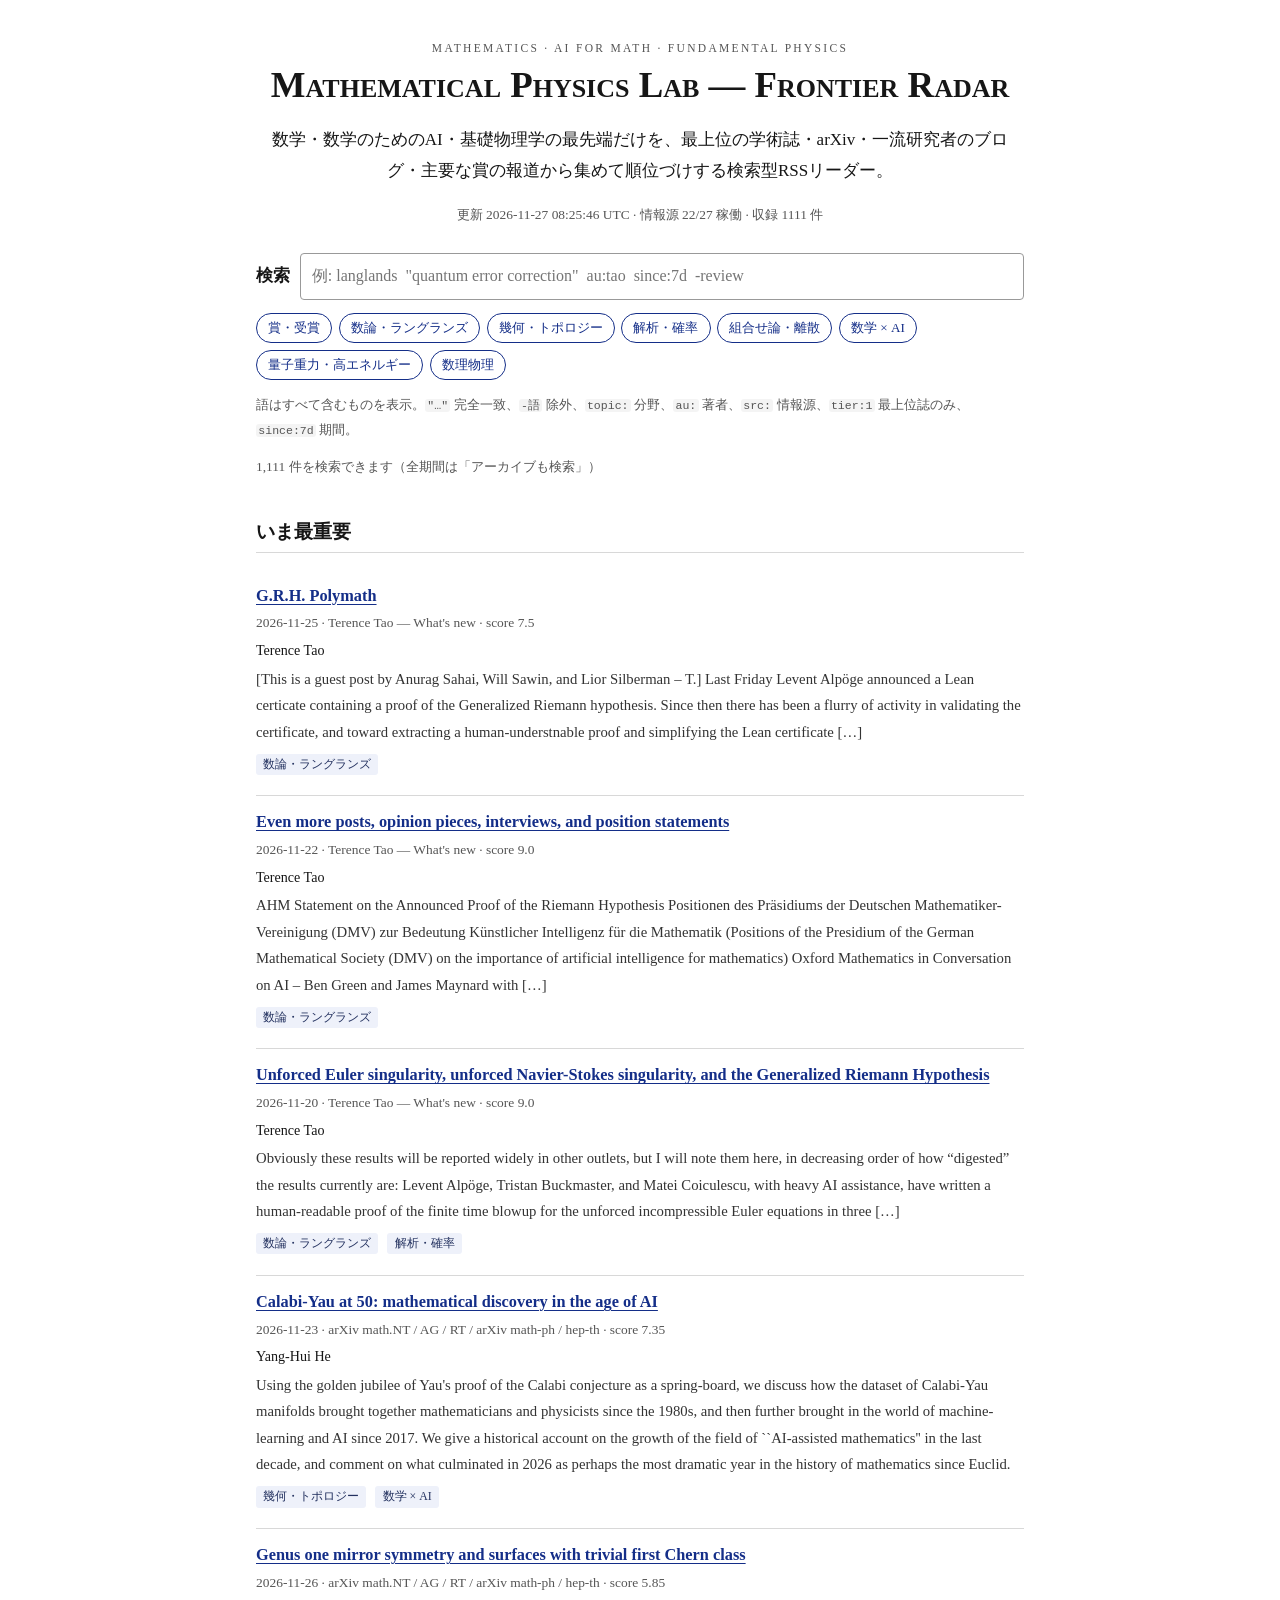
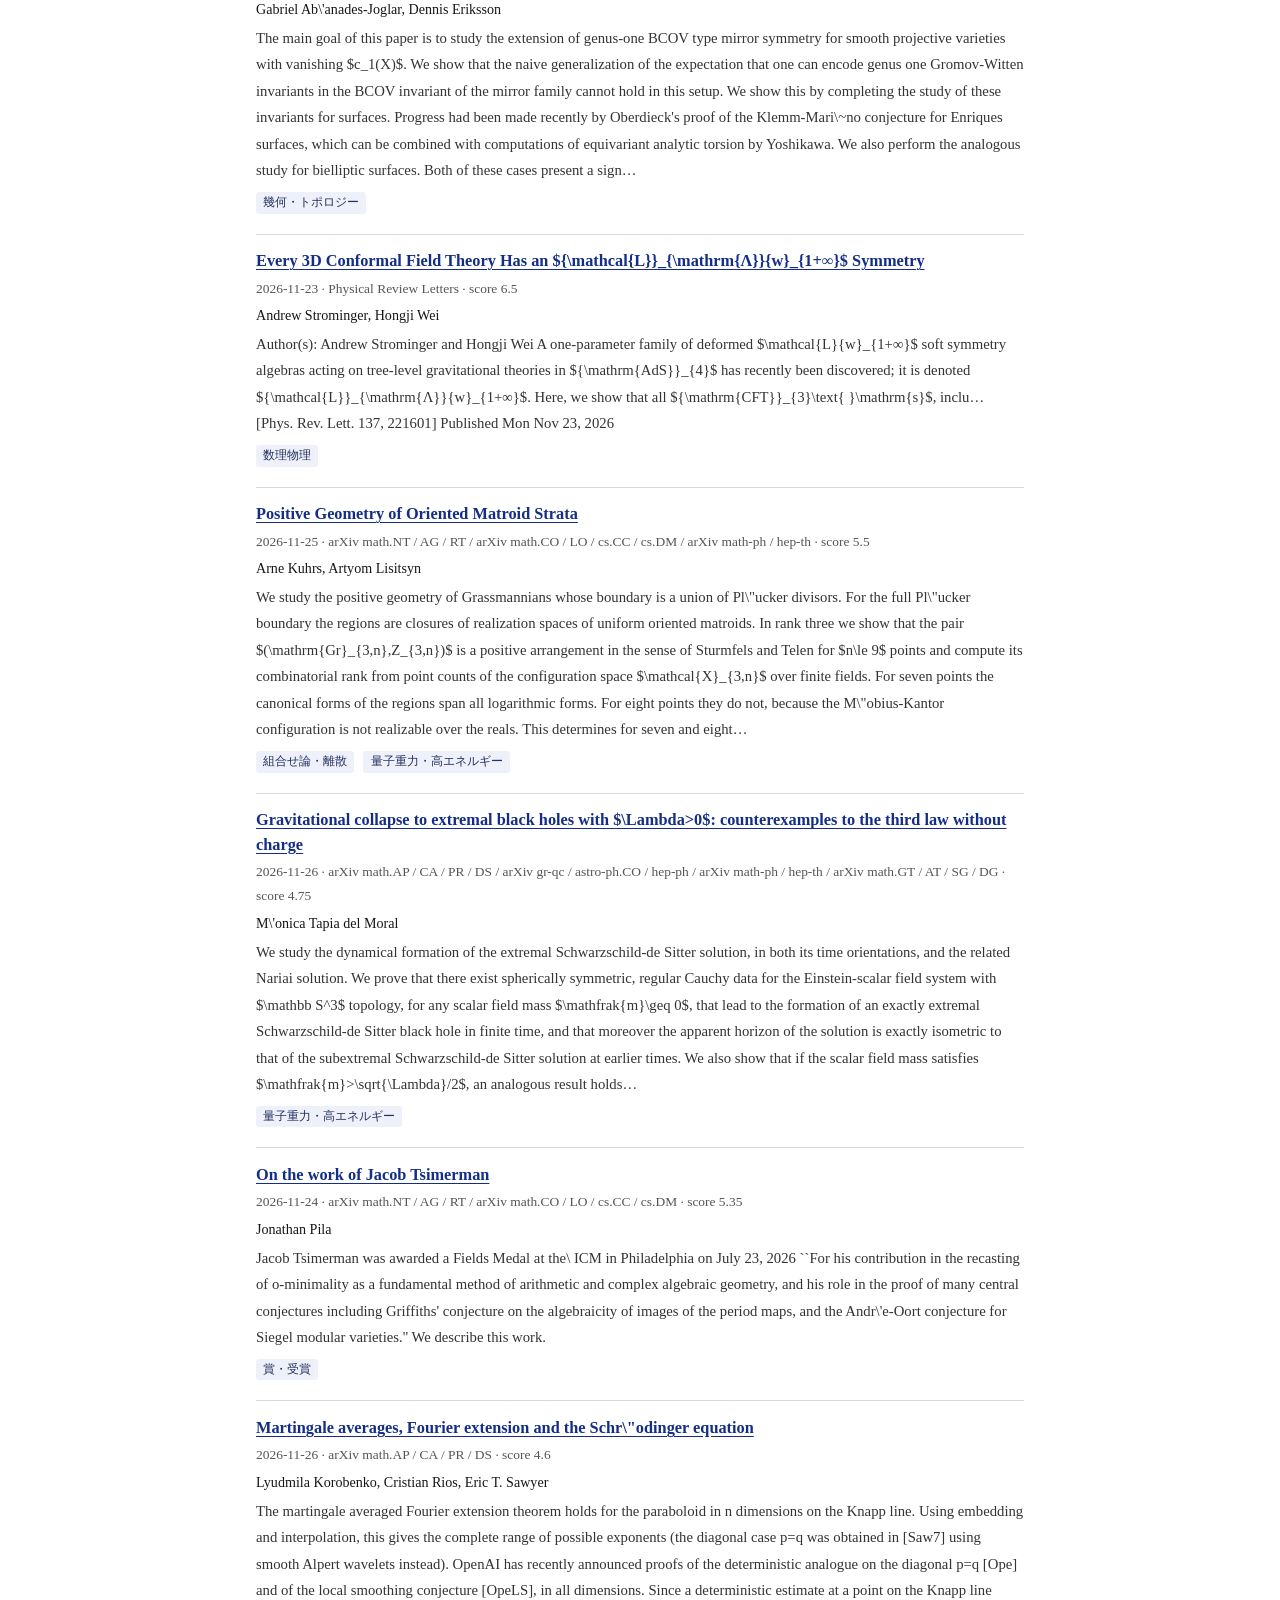
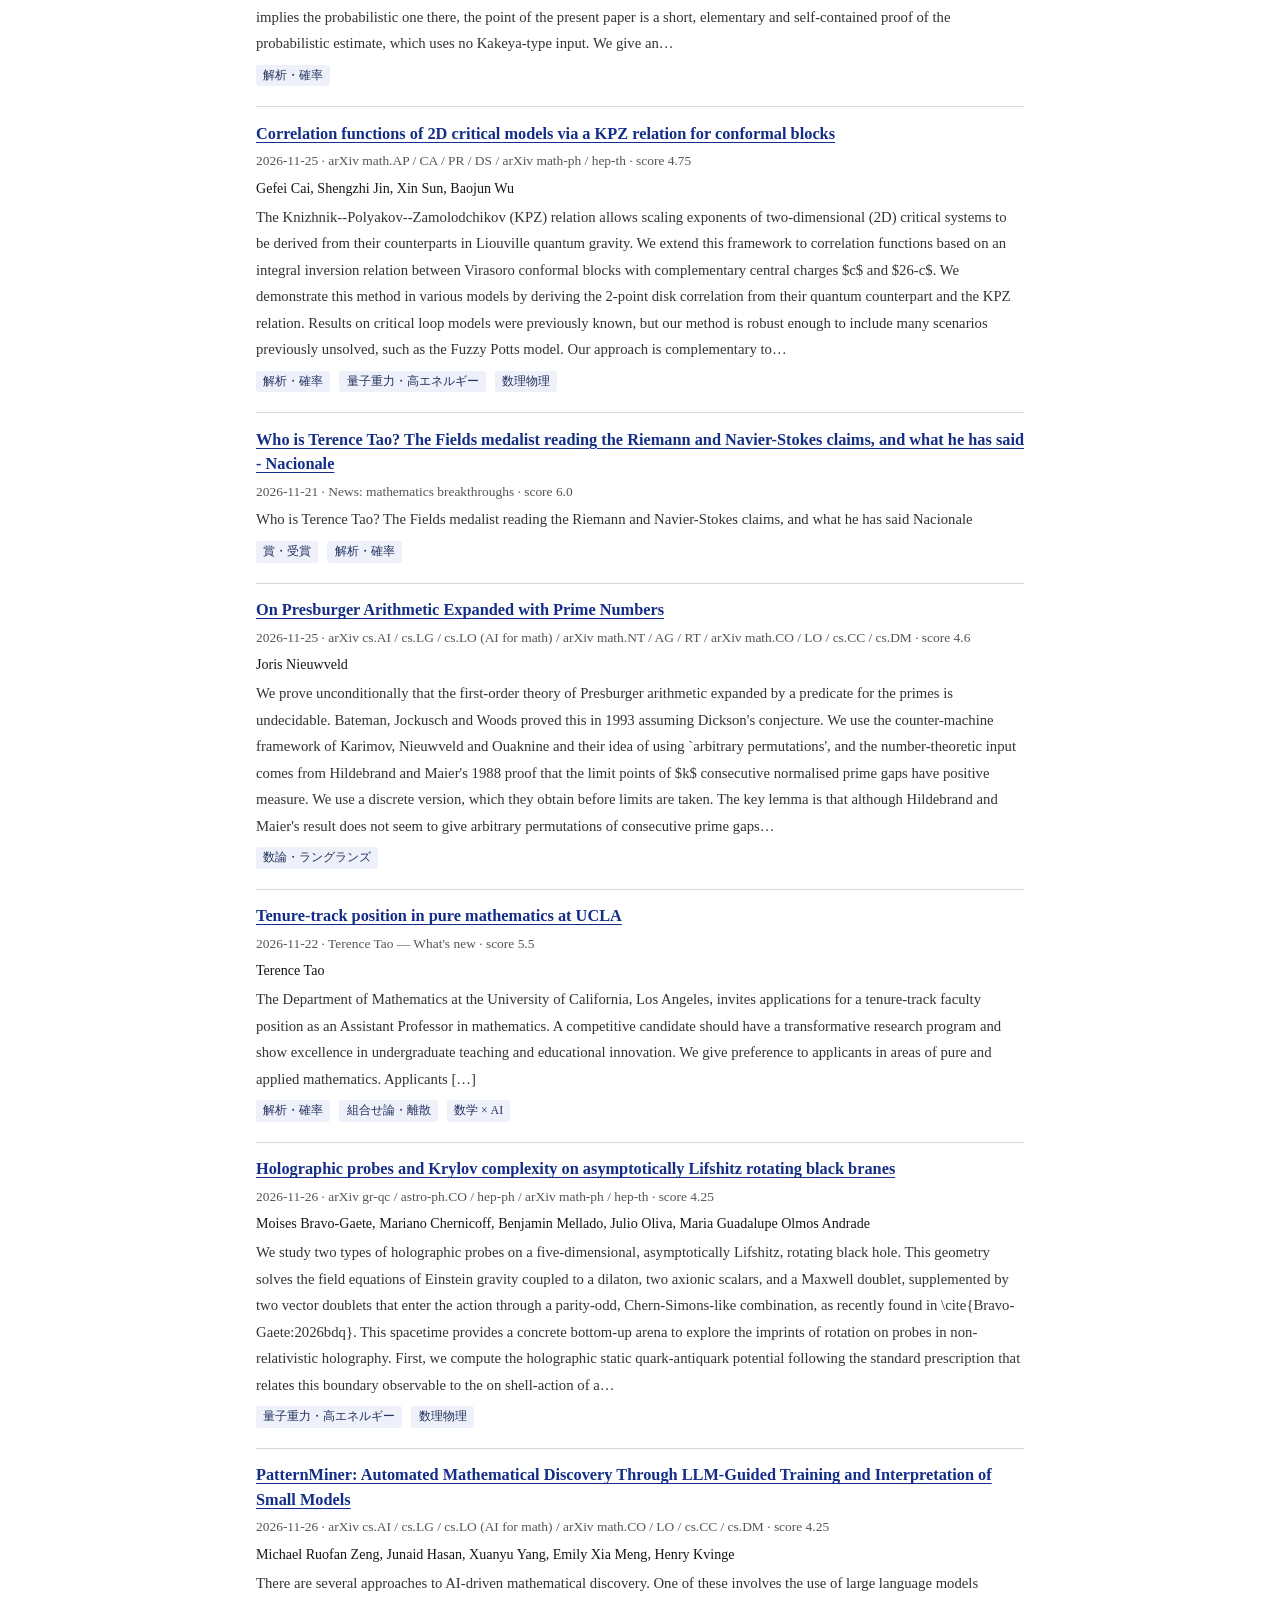
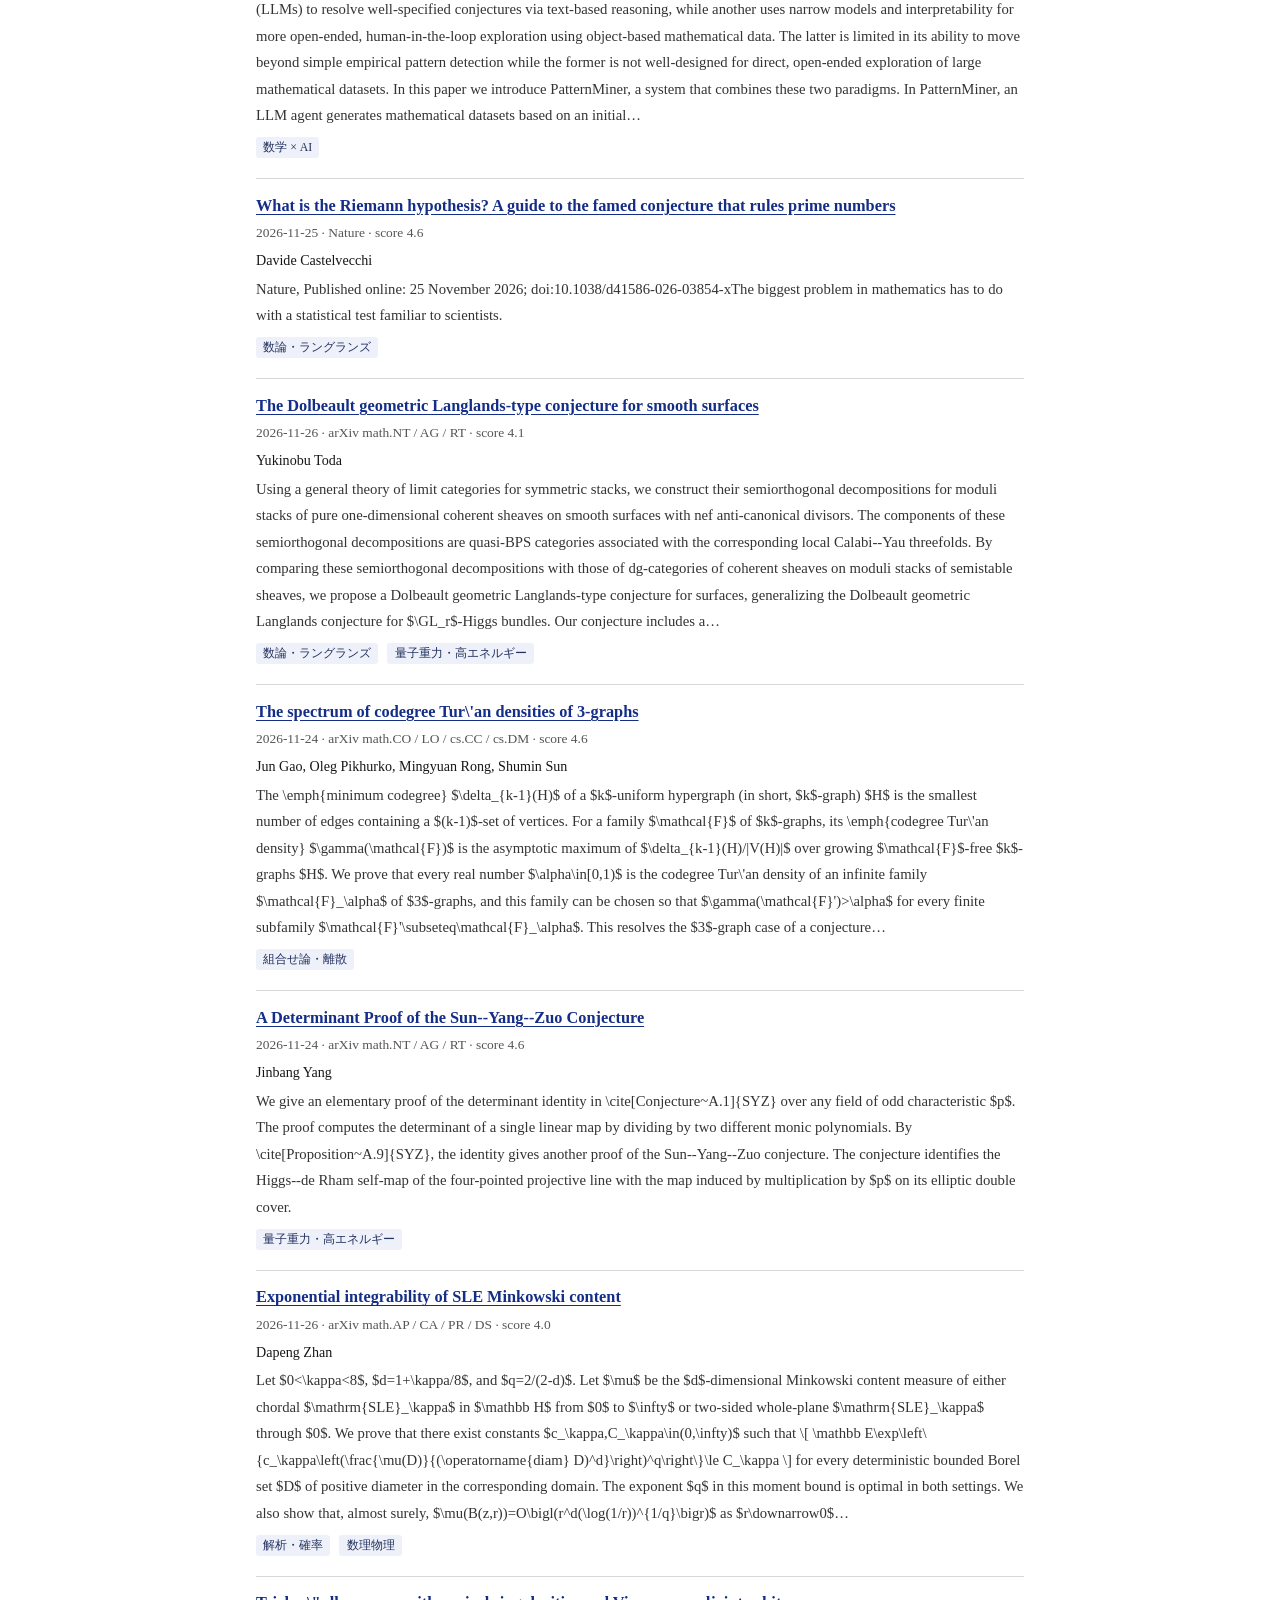
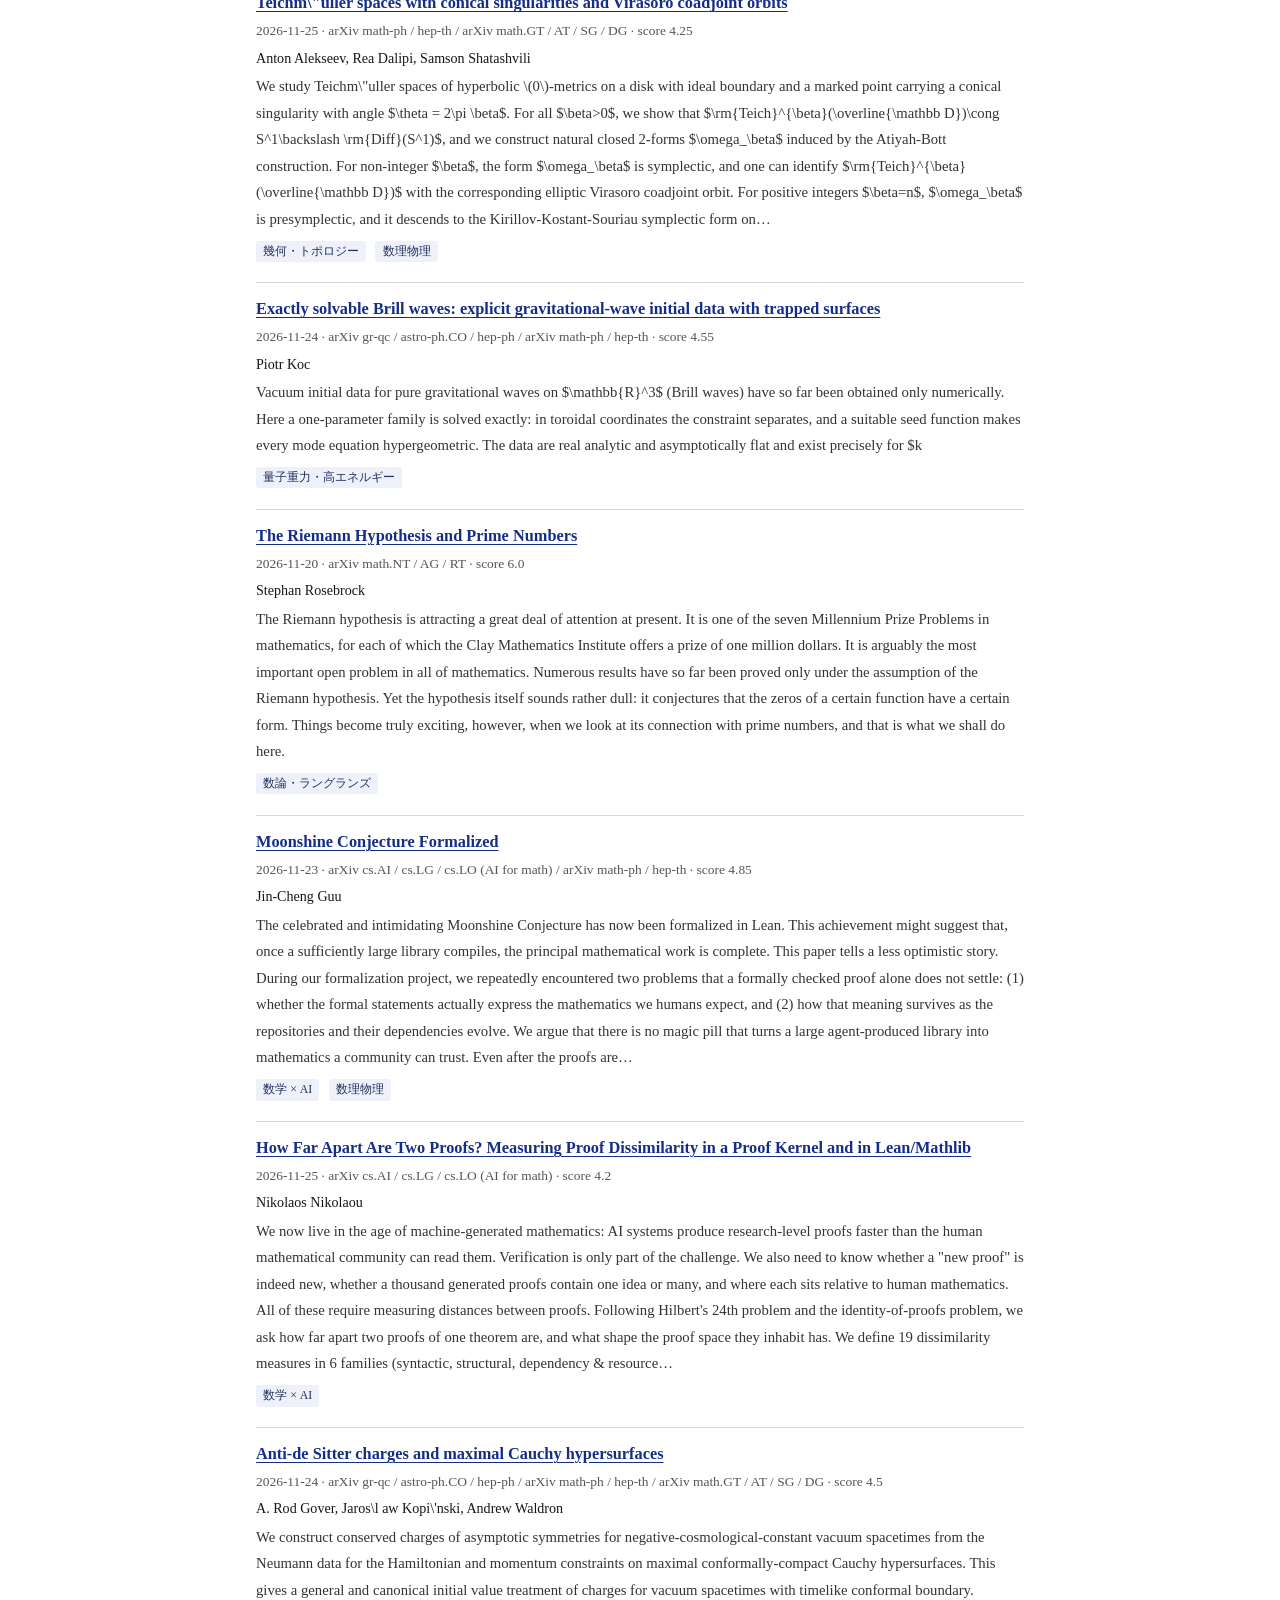
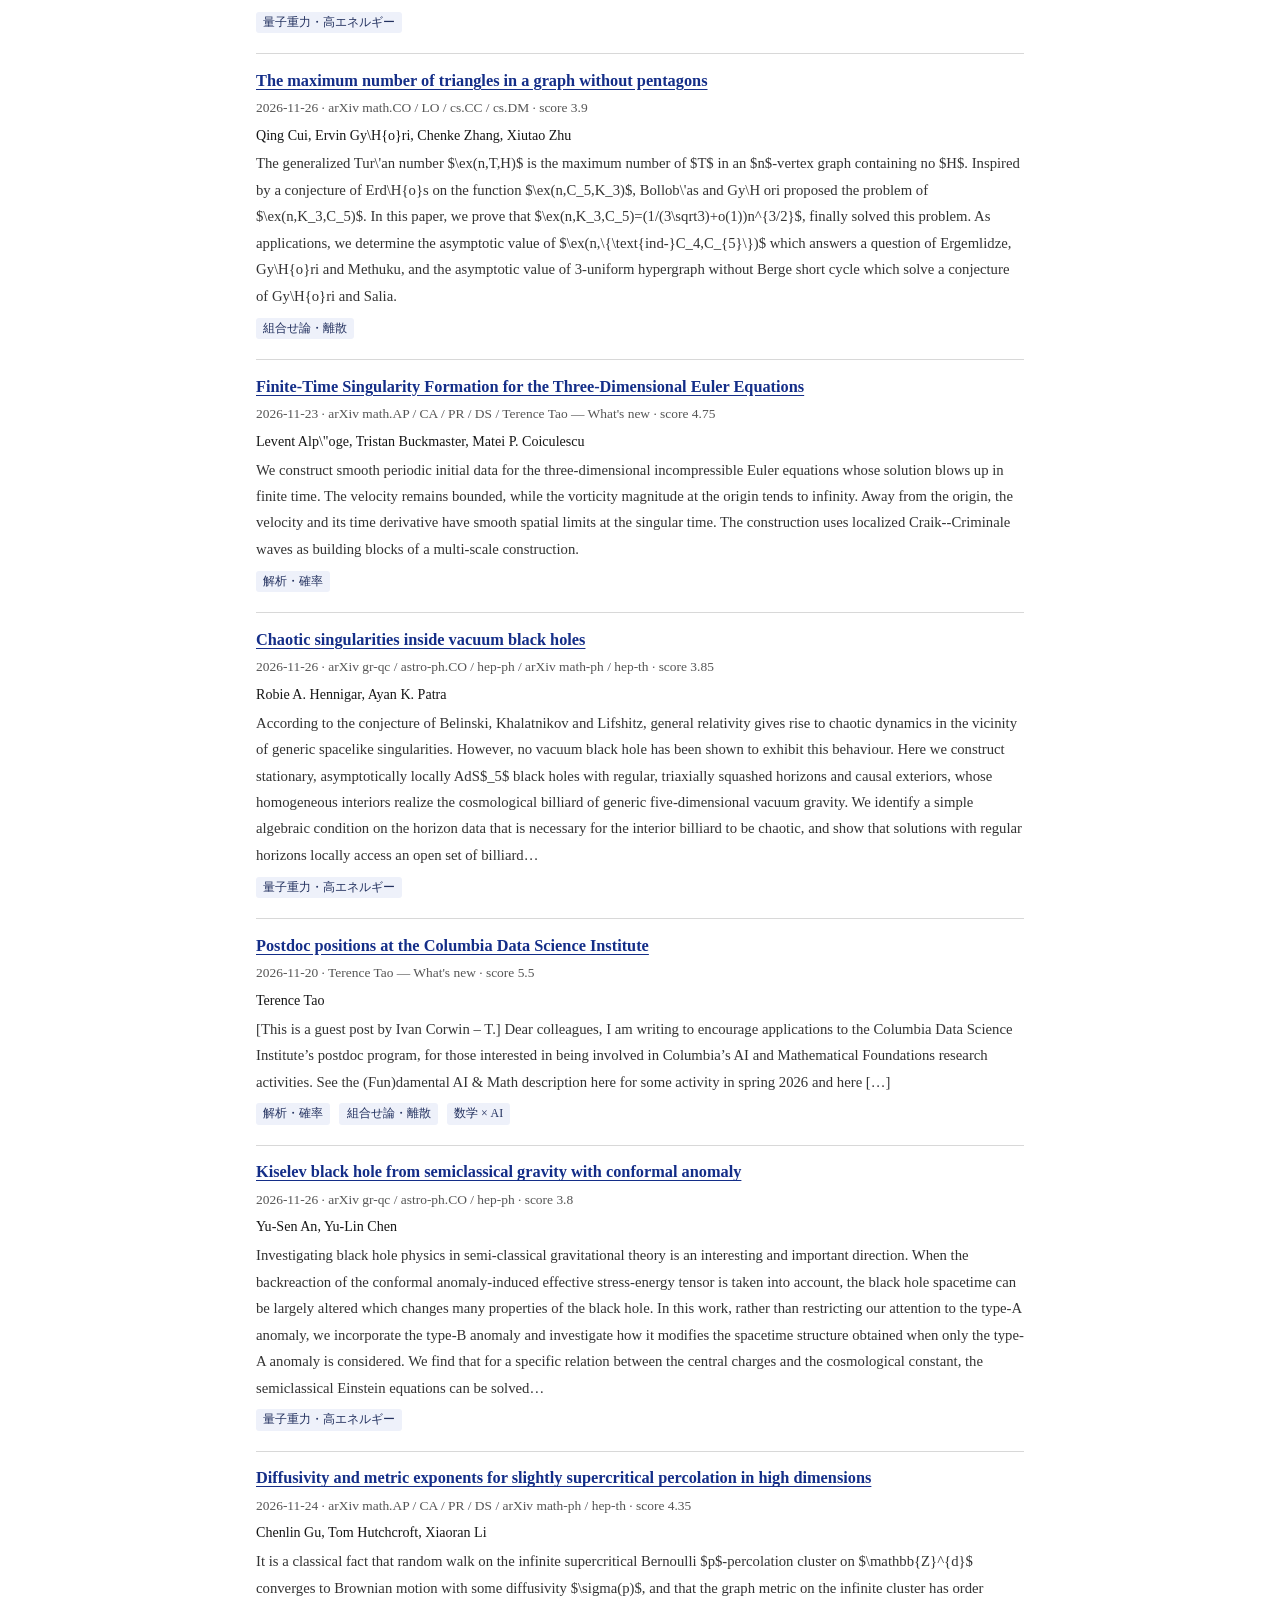
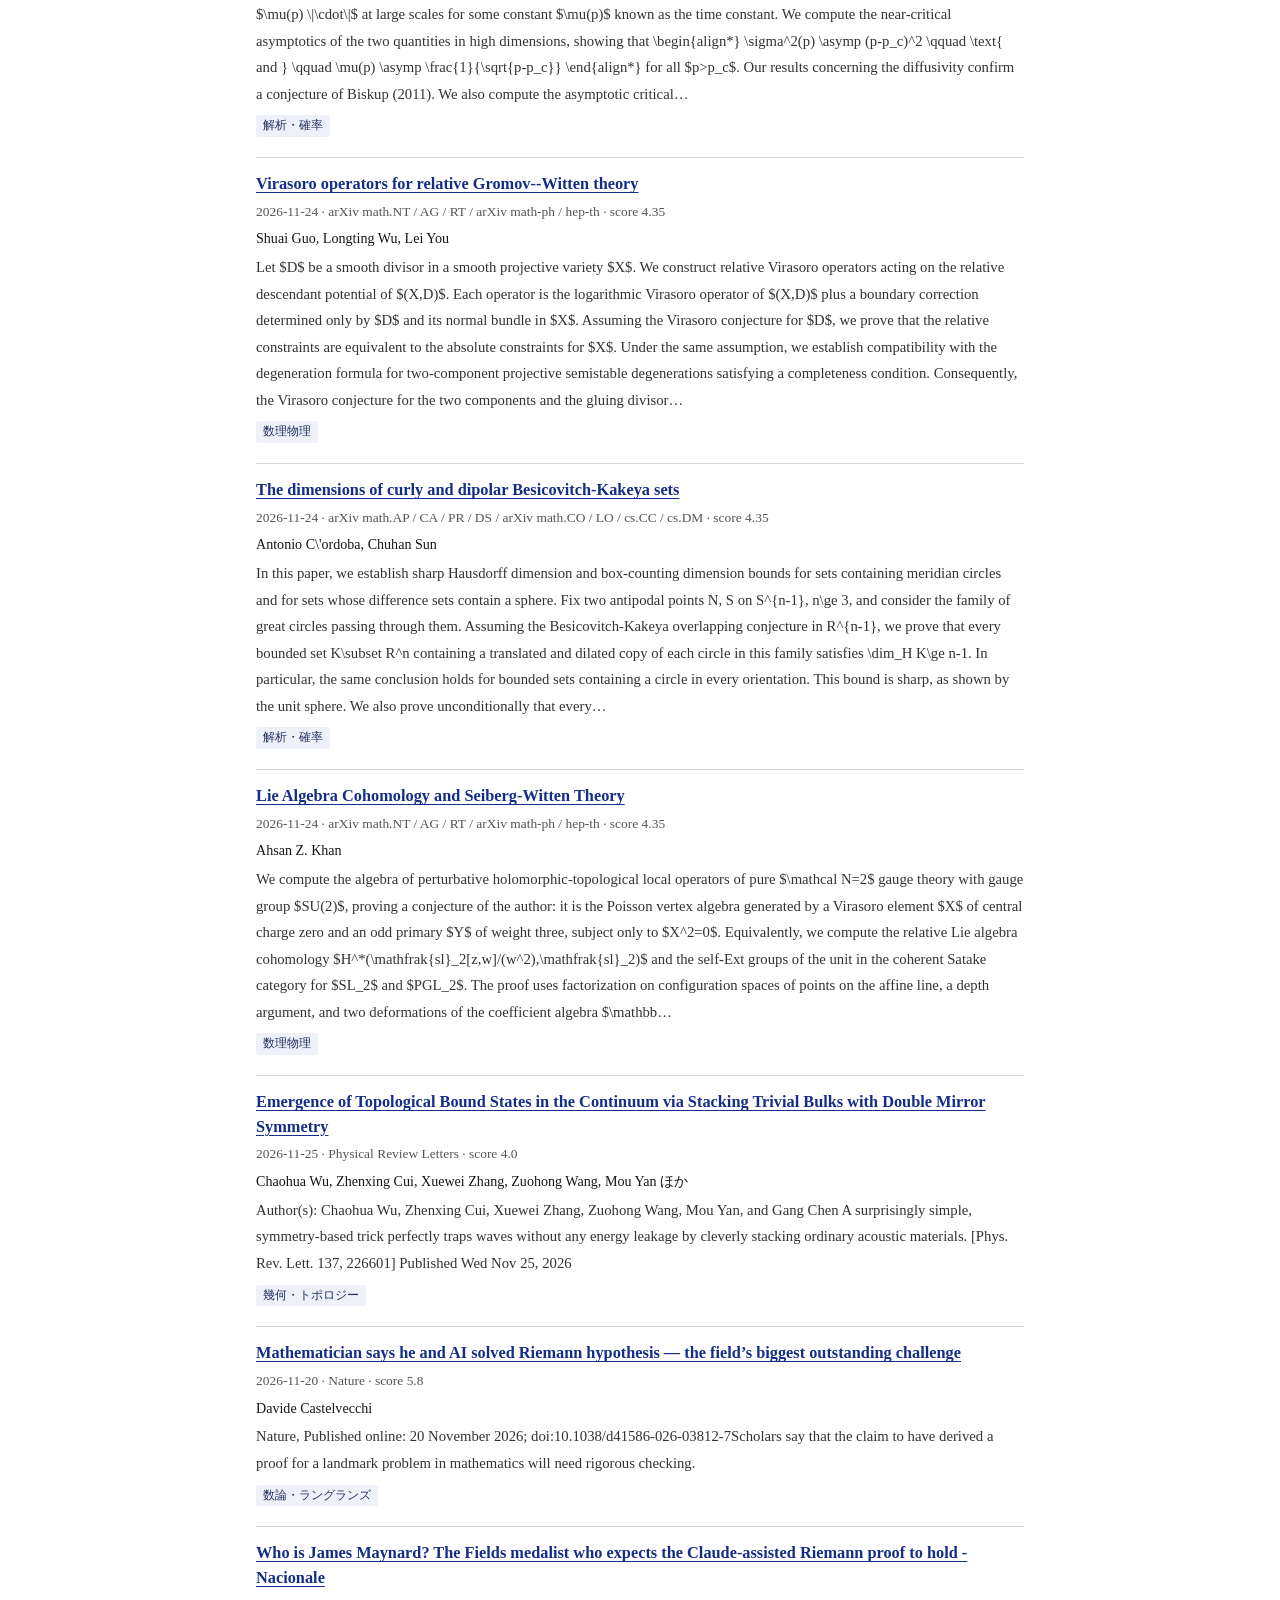
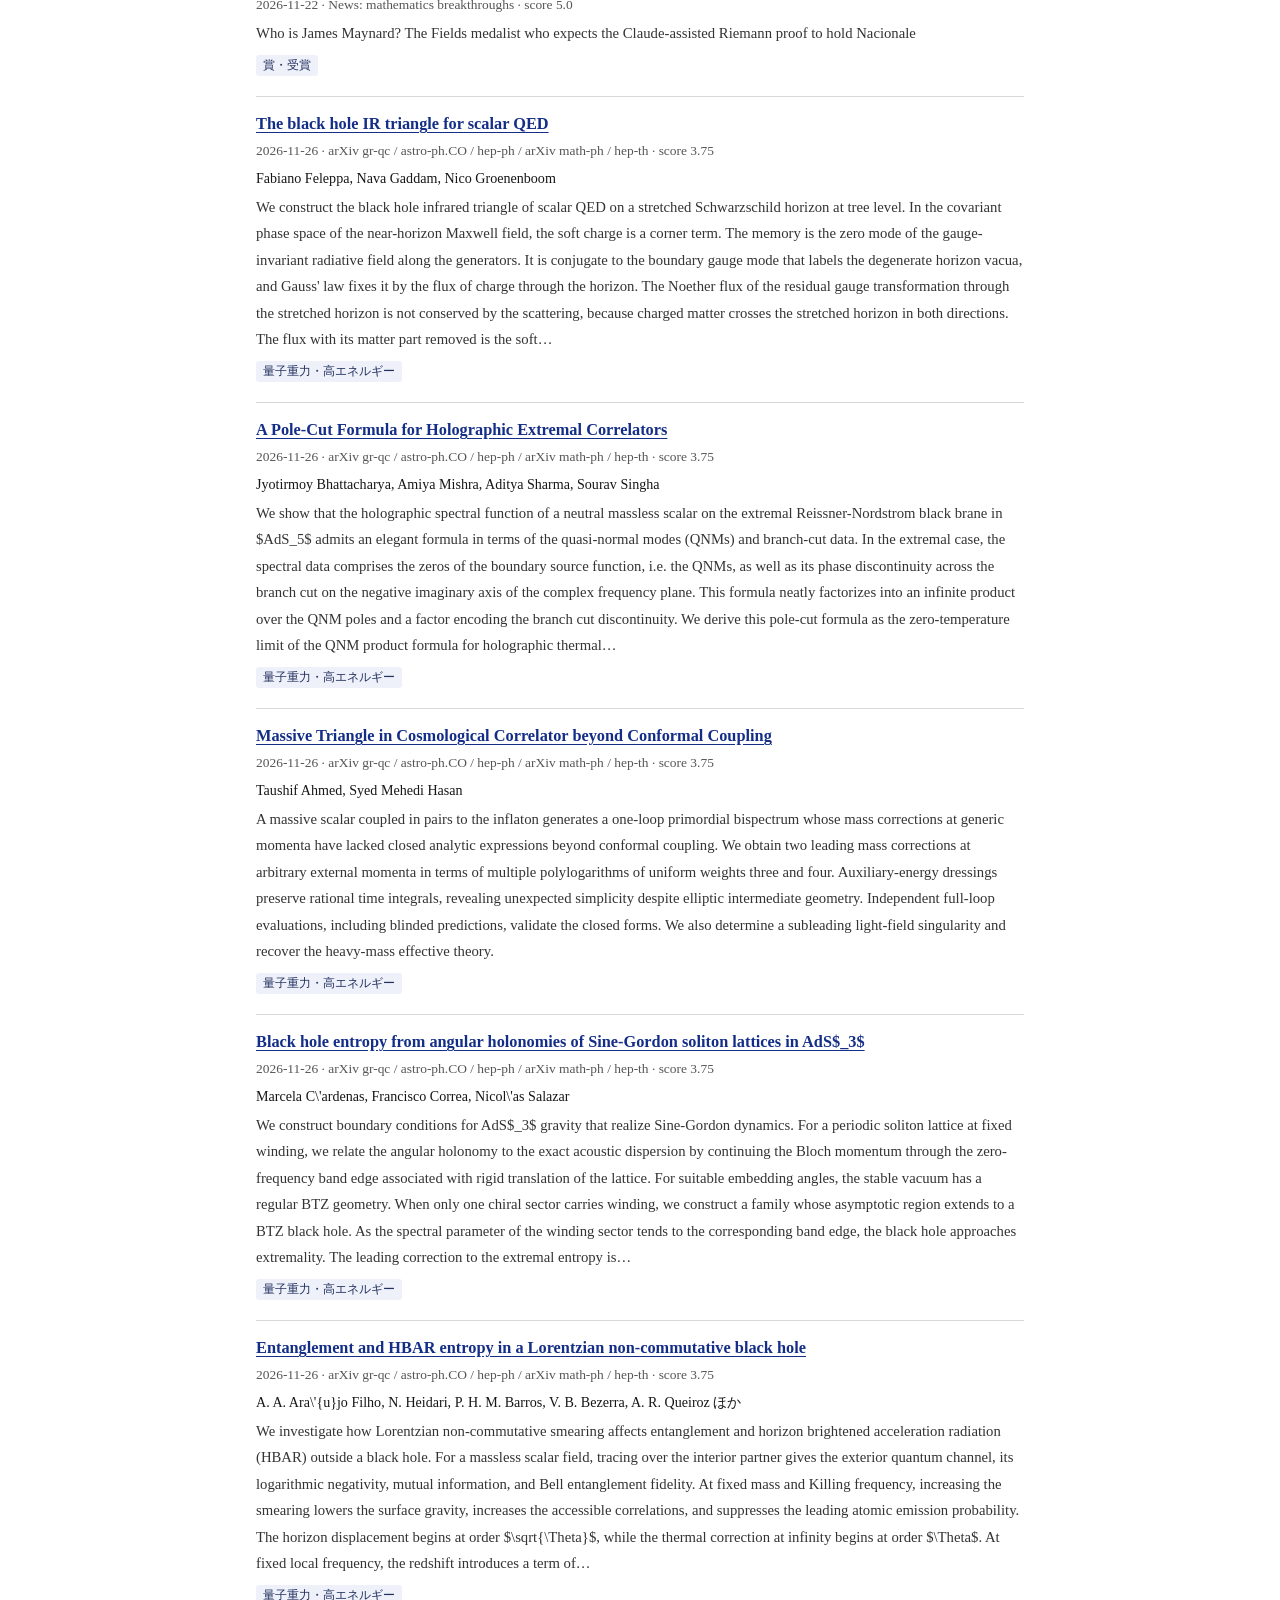
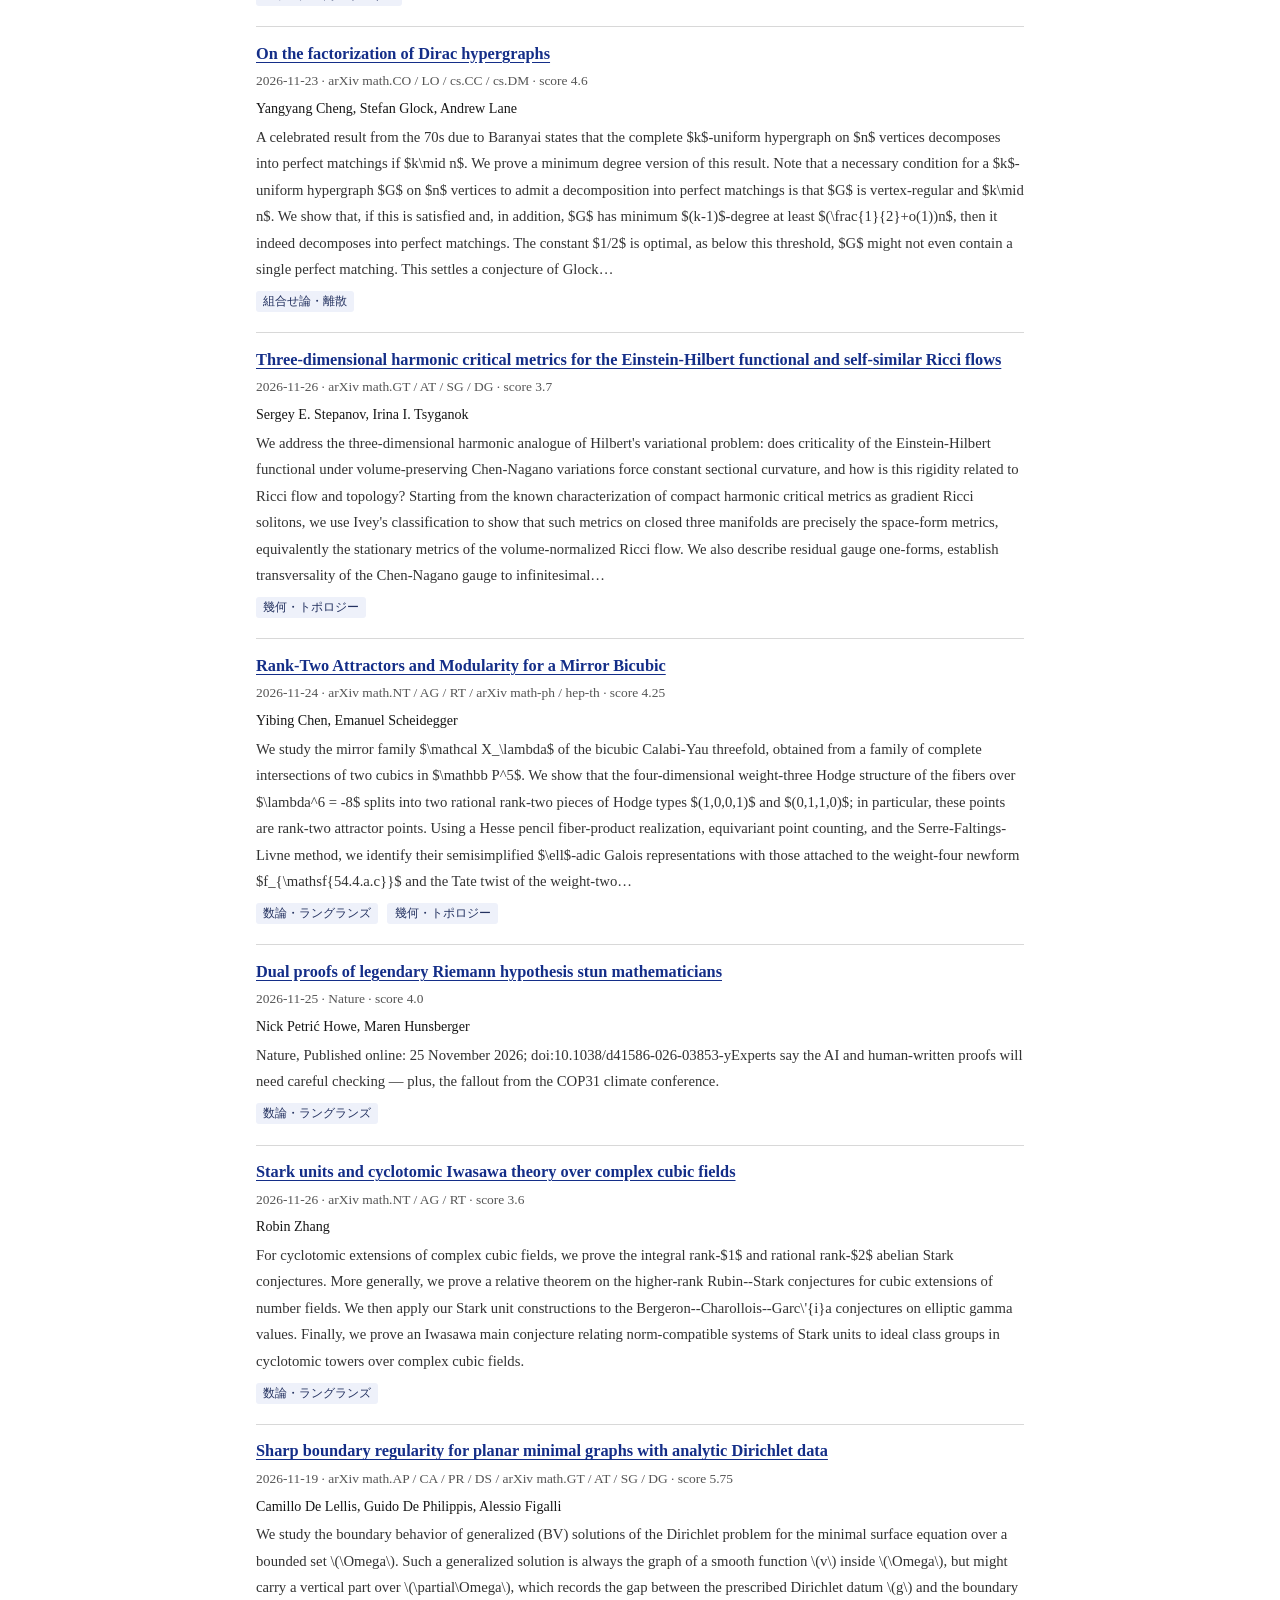
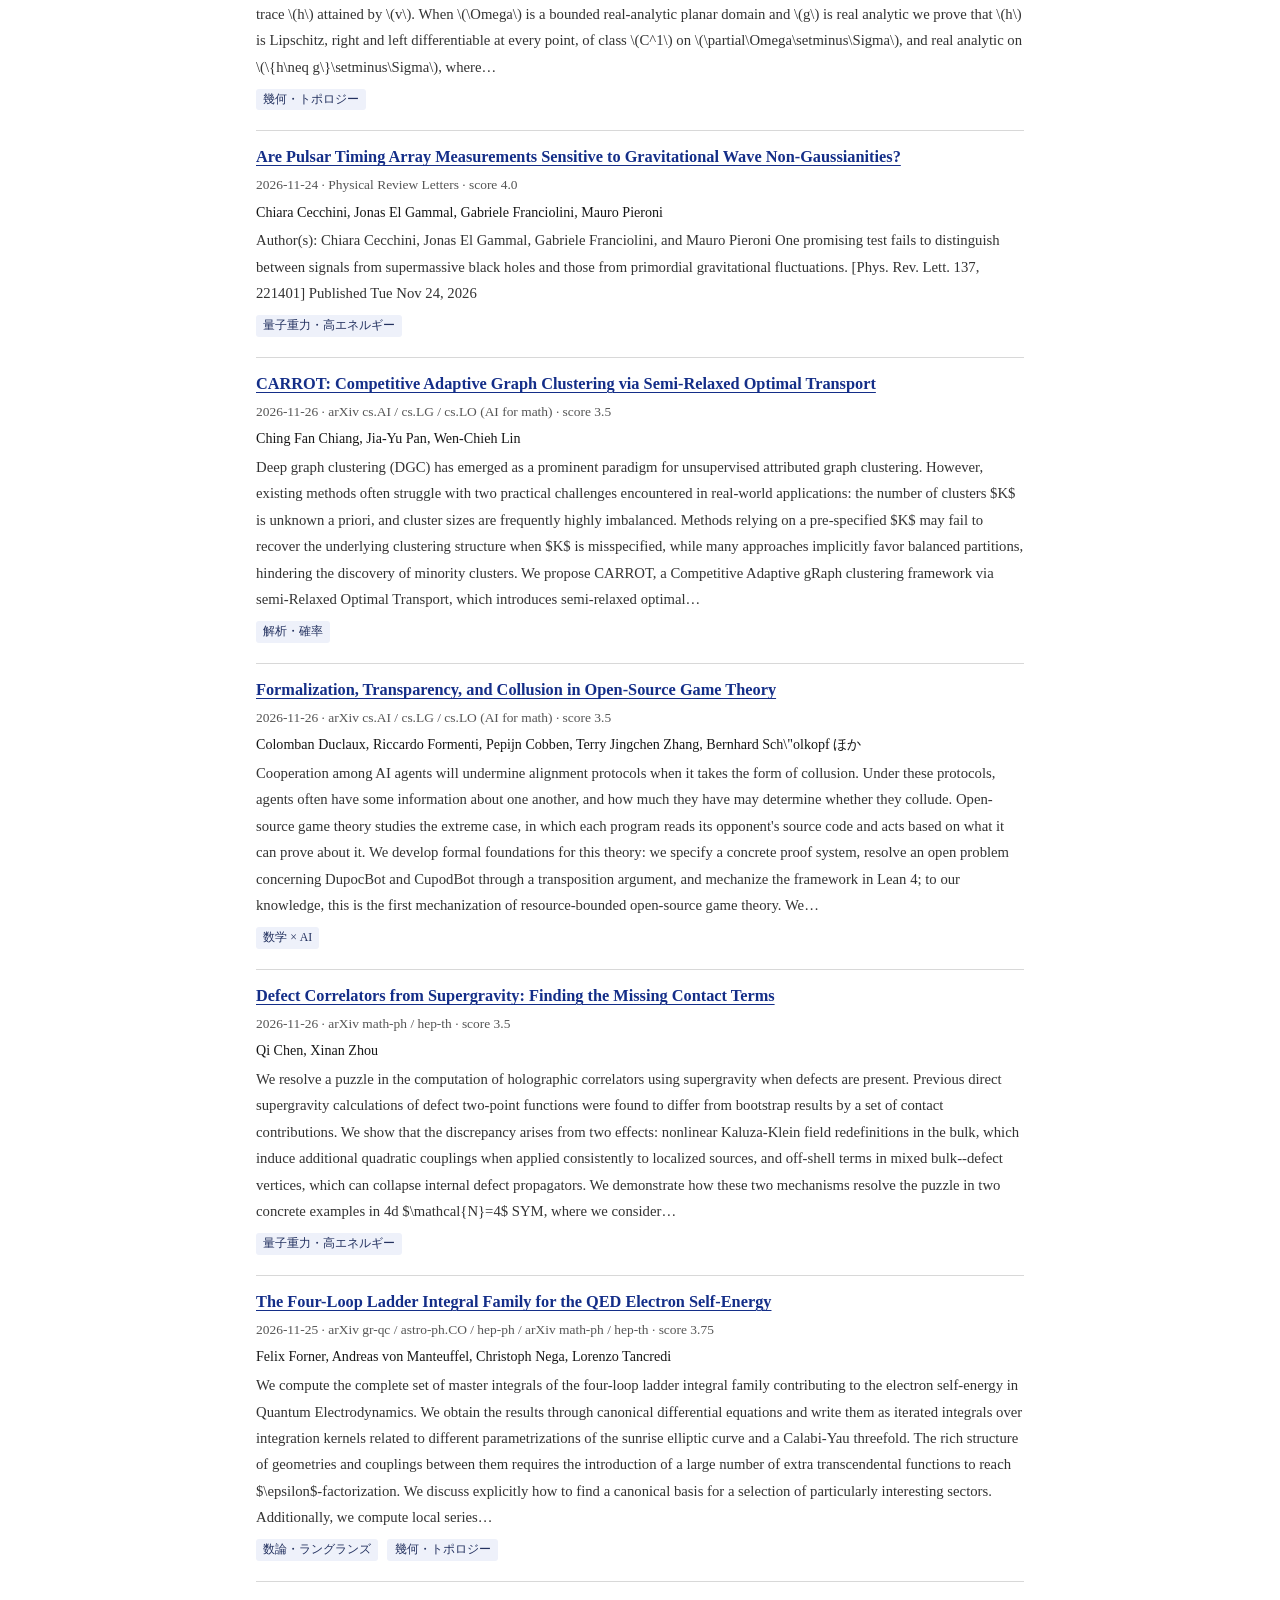
==== commit 6899e91c: "radar: update docs/radar (2026-11-27T08:26Z)" ====
--- a/docs/radar/index.html
+++ b/docs/radar/index.html
@@ -19,7 +19,7 @@
 <meta property="og:url" content="https://cosmolab.qd.je/radar/">
 <link rel="alternate" type="application/rss+xml" title="Mathematical Physics Lab — Frontier Radar" href="feed.xml">
 <link rel="stylesheet" href="radar.css">
-<script type="application/ld+json">{"@context": "https://schema.org", "@type": "ItemList", "name": "Mathematical Physics Lab — Frontier Radar", "dateModified": "2026-11-26T21:28:57Z", "itemListElement": [{"@type": "ListItem", "position": 1, "url": "https://terrytao.wordpress.com/2026/11/24/g-r-h-polymath/", "name": "G.R.H. Polymath"}, {"@type": "ListItem", "position": 2, "url": "https://terrytao.wordpress.com/2026/11/21/even-more-posts-opinion-pieces-interviews-and-position-statements/", "name": "Even more posts, opinion pieces, interviews, and position statements"}, {"@type": "ListItem", "position": 3, "url": "https://terrytao.wordpress.com/2026/11/20/unforced-euler-singularity-unforced-navier-stokes-singularity-and-the-generalized-riemann-hypothesis/", "name": "Unforced Euler singularity, unforced Navier-Stokes singularity, and the Generalized Riemann Hypothesis"}, {"@type": "ListItem", "position": 4, "url": "https://arxiv.org/abs/2611.26974", "name": "Calabi-Yau at 50: mathematical discovery in the age of AI"}, {"@type": "ListItem", "position": 5, "url": "https://arxiv.org/abs/2611.34594", "name": "Genus one mirror symmetry and surfaces with trivial first Chern class"}, {"@type": "ListItem", "position": 6, "url": "http://link.aps.org/doi/10.1103/64ht-cx15", "name": "Every 3D Conformal Field Theory Has an ${\\mathcal{L}}_{\\mathrm{Λ}}{w}_{1+∞}$ Symmetry"}, {"@type": "ListItem", "position": 7, "url": "https://arxiv.org/abs/2611.32956", "name": "Positive Geometry of Oriented Matroid Strata"}, {"@type": "ListItem", "position": 8, "url": "https://arxiv.org/abs/2611.34542", "name": "Gravitational collapse to extremal black holes with $\\Lambda\u003e0$: counterexamples to the third law without charge"}, {"@type": "ListItem", "position": 9, "url": "https://arxiv.org/abs/2611.30644", "name": "On the work of Jacob Tsimerman"}, {"@type": "ListItem", "position": 10, "url": "https://arxiv.org/abs/2611.33608", "name": "Martingale averages, Fourier extension and the Schr\\\"odinger equation"}, {"@type": "ListItem", "position": 11, "url": "https://arxiv.org/abs/2611.32485", "name": "Correlation functions of 2D critical models via a KPZ relation for conformal blocks"}, {"@type": "ListItem", "position": 12, "url": "https://news.google.com/rss/articles/[base64]?oc=5", "name": "Who is Terence Tao? The Fields medalist reading the Riemann and Navier-Stokes claims, and what he has said - Nacionale"}, {"@type": "ListItem", "position": 13, "url": "https://arxiv.org/abs/2611.32977", "name": "On Presburger Arithmetic Expanded with Prime Numbers"}, {"@type": "ListItem", "position": 14, "url": "https://terrytao.wordpress.com/2026/11/22/tenure-track-position-in-pure-mathematics-at-ucla/", "name": "Tenure-track position in pure mathematics at UCLA"}, {"@type": "ListItem", "position": 15, "url": "https://arxiv.org/abs/2611.33599", "name": "Holographic probes and Krylov complexity on asymptotically Lifshitz rotating black branes"}, {"@type": "ListItem", "position": 16, "url": "https://arxiv.org/abs/2611.33966", "name": "PatternMiner: Automated Mathematical Discovery Through LLM-Guided Training and Interpretation of Small Models"}, {"@type": "ListItem", "position": 17, "url": "https://www.nature.com/articles/d41586-026-03854-x", "name": "What is the Riemann hypothesis? A guide to the famed conjecture that rules prime numbers"}, {"@type": "ListItem", "position": 18, "url": "https://arxiv.org/abs/2611.33778", "name": "The Dolbeault geometric Langlands-type conjecture for smooth surfaces"}, {"@type": "ListItem", "position": 19, "url": "https://arxiv.org/abs/2611.30861", "name": "The spectrum of codegree Tur\\'an densities of 3-graphs"}, {"@type": "ListItem", "position": 20, "url": "https://arxiv.org/abs/2611.29308", "name": "A Determinant Proof of the Sun--Yang--Zuo Conjecture"}, {"@type": "ListItem", "position": 21, "url": "https://arxiv.org/abs/2611.34878", "name": "Exponential integrability of SLE Minkowski content"}, {"@type": "ListItem", "position": 22, "url": "https://arxiv.org/abs/2611.32644", "name": "Teichm\\\"uller spaces with conical singularities and Virasoro coadjoint orbits"}, {"@type": "ListItem", "position": 23, "url": "https://arxiv.org/abs/2611.28758", "name": "Exactly solvable Brill waves: explicit gravitational-wave initial data with trapped surfaces"}, {"@type": "ListItem", "position": 24, "url": "https://arxiv.org/abs/2611.25753", "name": "The Riemann Hypothesis and Prime Numbers"}, {"@type": "ListItem", "position": 25, "url": "https://arxiv.org/abs/2611.27001", "name": "Moonshine Conjecture Formalized"}, {"@type": "ListItem", "position": 26, "url": "https://arxiv.org/abs/2611.31811", "name": "How Far Apart Are Two Proofs? Measuring Proof Dissimilarity in a Proof Kernel and in Lean/Mathlib"}, {"@type": "ListItem", "position": 27, "url": "https://arxiv.org/abs/2611.28989", "name": "Anti-de Sitter charges and maximal Cauchy hypersurfaces"}, {"@type": "ListItem", "position": 28, "url": "https://arxiv.org/abs/2611.33685", "name": "The maximum number of triangles in a graph without pentagons"}, {"@type": "ListItem", "position": 29, "url": "https://arxiv.org/abs/2611.26772", "name": "Finite-Time Singularity Formation for the Three-Dimensional Euler Equations"}, {"@type": "ListItem", "position": 30, "url": "https://arxiv.org/abs/2611.33287", "name": "Chaotic singularities inside vacuum black holes"}]}</script>
+<script type="application/ld+json">{"@context": "https://schema.org", "@type": "ItemList", "name": "Mathematical Physics Lab — Frontier Radar", "dateModified": "2026-11-27T08:25:46Z", "itemListElement": [{"@type": "ListItem", "position": 1, "url": "https://terrytao.wordpress.com/2026/11/24/g-r-h-polymath/", "name": "G.R.H. Polymath"}, {"@type": "ListItem", "position": 2, "url": "https://terrytao.wordpress.com/2026/11/21/even-more-posts-opinion-pieces-interviews-and-position-statements/", "name": "Even more posts, opinion pieces, interviews, and position statements"}, {"@type": "ListItem", "position": 3, "url": "https://terrytao.wordpress.com/2026/11/20/unforced-euler-singularity-unforced-navier-stokes-singularity-and-the-generalized-riemann-hypothesis/", "name": "Unforced Euler singularity, unforced Navier-Stokes singularity, and the Generalized Riemann Hypothesis"}, {"@type": "ListItem", "position": 4, "url": "https://arxiv.org/abs/2611.26974", "name": "Calabi-Yau at 50: mathematical discovery in the age of AI"}, {"@type": "ListItem", "position": 5, "url": "https://arxiv.org/abs/2611.34594", "name": "Genus one mirror symmetry and surfaces with trivial first Chern class"}, {"@type": "ListItem", "position": 6, "url": "http://link.aps.org/doi/10.1103/64ht-cx15", "name": "Every 3D Conformal Field Theory Has an ${\\mathcal{L}}_{\\mathrm{Λ}}{w}_{1+∞}$ Symmetry"}, {"@type": "ListItem", "position": 7, "url": "https://arxiv.org/abs/2611.32956", "name": "Positive Geometry of Oriented Matroid Strata"}, {"@type": "ListItem", "position": 8, "url": "https://arxiv.org/abs/2611.34542", "name": "Gravitational collapse to extremal black holes with $\\Lambda\u003e0$: counterexamples to the third law without charge"}, {"@type": "ListItem", "position": 9, "url": "https://arxiv.org/abs/2611.30644", "name": "On the work of Jacob Tsimerman"}, {"@type": "ListItem", "position": 10, "url": "https://arxiv.org/abs/2611.33608", "name": "Martingale averages, Fourier extension and the Schr\\\"odinger equation"}, {"@type": "ListItem", "position": 11, "url": "https://arxiv.org/abs/2611.32485", "name": "Correlation functions of 2D critical models via a KPZ relation for conformal blocks"}, {"@type": "ListItem", "position": 12, "url": "https://news.google.com/rss/articles/[base64]?oc=5", "name": "Who is Terence Tao? The Fields medalist reading the Riemann and Navier-Stokes claims, and what he has said - Nacionale"}, {"@type": "ListItem", "position": 13, "url": "https://arxiv.org/abs/2611.32977", "name": "On Presburger Arithmetic Expanded with Prime Numbers"}, {"@type": "ListItem", "position": 14, "url": "https://terrytao.wordpress.com/2026/11/22/tenure-track-position-in-pure-mathematics-at-ucla/", "name": "Tenure-track position in pure mathematics at UCLA"}, {"@type": "ListItem", "position": 15, "url": "https://arxiv.org/abs/2611.33599", "name": "Holographic probes and Krylov complexity on asymptotically Lifshitz rotating black branes"}, {"@type": "ListItem", "position": 16, "url": "https://arxiv.org/abs/2611.33966", "name": "PatternMiner: Automated Mathematical Discovery Through LLM-Guided Training and Interpretation of Small Models"}, {"@type": "ListItem", "position": 17, "url": "https://www.nature.com/articles/d41586-026-03854-x", "name": "What is the Riemann hypothesis? A guide to the famed conjecture that rules prime numbers"}, {"@type": "ListItem", "position": 18, "url": "https://arxiv.org/abs/2611.33778", "name": "The Dolbeault geometric Langlands-type conjecture for smooth surfaces"}, {"@type": "ListItem", "position": 19, "url": "https://arxiv.org/abs/2611.30861", "name": "The spectrum of codegree Tur\\'an densities of 3-graphs"}, {"@type": "ListItem", "position": 20, "url": "https://arxiv.org/abs/2611.29308", "name": "A Determinant Proof of the Sun--Yang--Zuo Conjecture"}, {"@type": "ListItem", "position": 21, "url": "https://arxiv.org/abs/2611.34878", "name": "Exponential integrability of SLE Minkowski content"}, {"@type": "ListItem", "position": 22, "url": "https://arxiv.org/abs/2611.32644", "name": "Teichm\\\"uller spaces with conical singularities and Virasoro coadjoint orbits"}, {"@type": "ListItem", "position": 23, "url": "https://arxiv.org/abs/2611.28758", "name": "Exactly solvable Brill waves: explicit gravitational-wave initial data with trapped surfaces"}, {"@type": "ListItem", "position": 24, "url": "https://arxiv.org/abs/2611.25753", "name": "The Riemann Hypothesis and Prime Numbers"}, {"@type": "ListItem", "position": 25, "url": "https://arxiv.org/abs/2611.27001", "name": "Moonshine Conjecture Formalized"}, {"@type": "ListItem", "position": 26, "url": "https://arxiv.org/abs/2611.31811", "name": "How Far Apart Are Two Proofs? Measuring Proof Dissimilarity in a Proof Kernel and in Lean/Mathlib"}, {"@type": "ListItem", "position": 27, "url": "https://arxiv.org/abs/2611.28989", "name": "Anti-de Sitter charges and maximal Cauchy hypersurfaces"}, {"@type": "ListItem", "position": 28, "url": "https://arxiv.org/abs/2611.33685", "name": "The maximum number of triangles in a graph without pentagons"}, {"@type": "ListItem", "position": 29, "url": "https://arxiv.org/abs/2611.26772", "name": "Finite-Time Singularity Formation for the Three-Dimensional Euler Equations"}, {"@type": "ListItem", "position": 30, "url": "https://arxiv.org/abs/2611.33287", "name": "Chaotic singularities inside vacuum black holes"}]}</script>
 <script src="radar.js" defer></script>
 </head>
 <body>
@@ -27,8 +27,8 @@
 <p class="kicker">Mathematics · AI for Math · Fundamental Physics</p>
 <h1>Mathematical Physics Lab — Frontier Radar</h1>
 <p>数学・数学のためのAI・基礎物理学の最先端だけを、最上位の学術誌・arXiv・一流研究者のブログ・主要な賞の報道から集めて順位づけする検索型RSSリーダー。</p>
-<p class="meta">更新 <time datetime="2026-11-26T21:28:57Z">2026-11-26 21:28:57 UTC</time>
- · 情報源 19/27 稼働 · 収録 1093 件</p>
+<p class="meta">更新 <time datetime="2026-11-27T08:25:46Z">2026-11-27 08:25:46 UTC</time>
+ · 情報源 22/27 稼働 · 収録 1111 件</p>
 </header>
 <main>
 <section aria-label="検索">
@@ -47,7 +47,7 @@
 </section>
 <section aria-labelledby="feeds">
 <h2 id="feeds">RSS で購読</h2>
-<ul class="feeds"><li><a href="feed.xml">すべて（上位）</a></li><li><a href="feed-prizes.xml">賞・受賞</a> <span class="count">26</span></li><li><a href="feed-number-theory.xml">数論・ラングランズ</a> <span class="count">219</span></li><li><a href="feed-geometry-topology.xml">幾何・トポロジー</a> <span class="count">90</span></li><li><a href="feed-analysis-probability.xml">解析・確率</a> <span class="count">121</span></li><li><a href="feed-combinatorics.xml">組合せ論・離散</a> <span class="count">72</span></li><li><a href="feed-math-ai.xml">数学 × AI</a> <span class="count">54</span></li><li><a href="feed-hep-gravity.xml">量子重力・高エネルギー</a> <span class="count">513</span></li><li><a href="feed-math-physics.xml">数理物理</a> <span class="count">73</span></li></ul>
+<ul class="feeds"><li><a href="feed.xml">すべて（上位）</a></li><li><a href="feed-prizes.xml">賞・受賞</a> <span class="count">26</span></li><li><a href="feed-number-theory.xml">数論・ラングランズ</a> <span class="count">221</span></li><li><a href="feed-geometry-topology.xml">幾何・トポロジー</a> <span class="count">90</span></li><li><a href="feed-analysis-probability.xml">解析・確率</a> <span class="count">121</span></li><li><a href="feed-combinatorics.xml">組合せ論・離散</a> <span class="count">72</span></li><li><a href="feed-math-ai.xml">数学 × AI</a> <span class="count">54</span></li><li><a href="feed-hep-gravity.xml">量子重力・高エネルギー</a> <span class="count">528</span></li><li><a href="feed-math-physics.xml">数理物理</a> <span class="count">74</span></li></ul>
 <p class="meta"><a href="sources.opml">情報源の一覧（OPML）</a> · <a href="radar.json">検索用データ（JSON）</a></p>
 </section>
 </main>
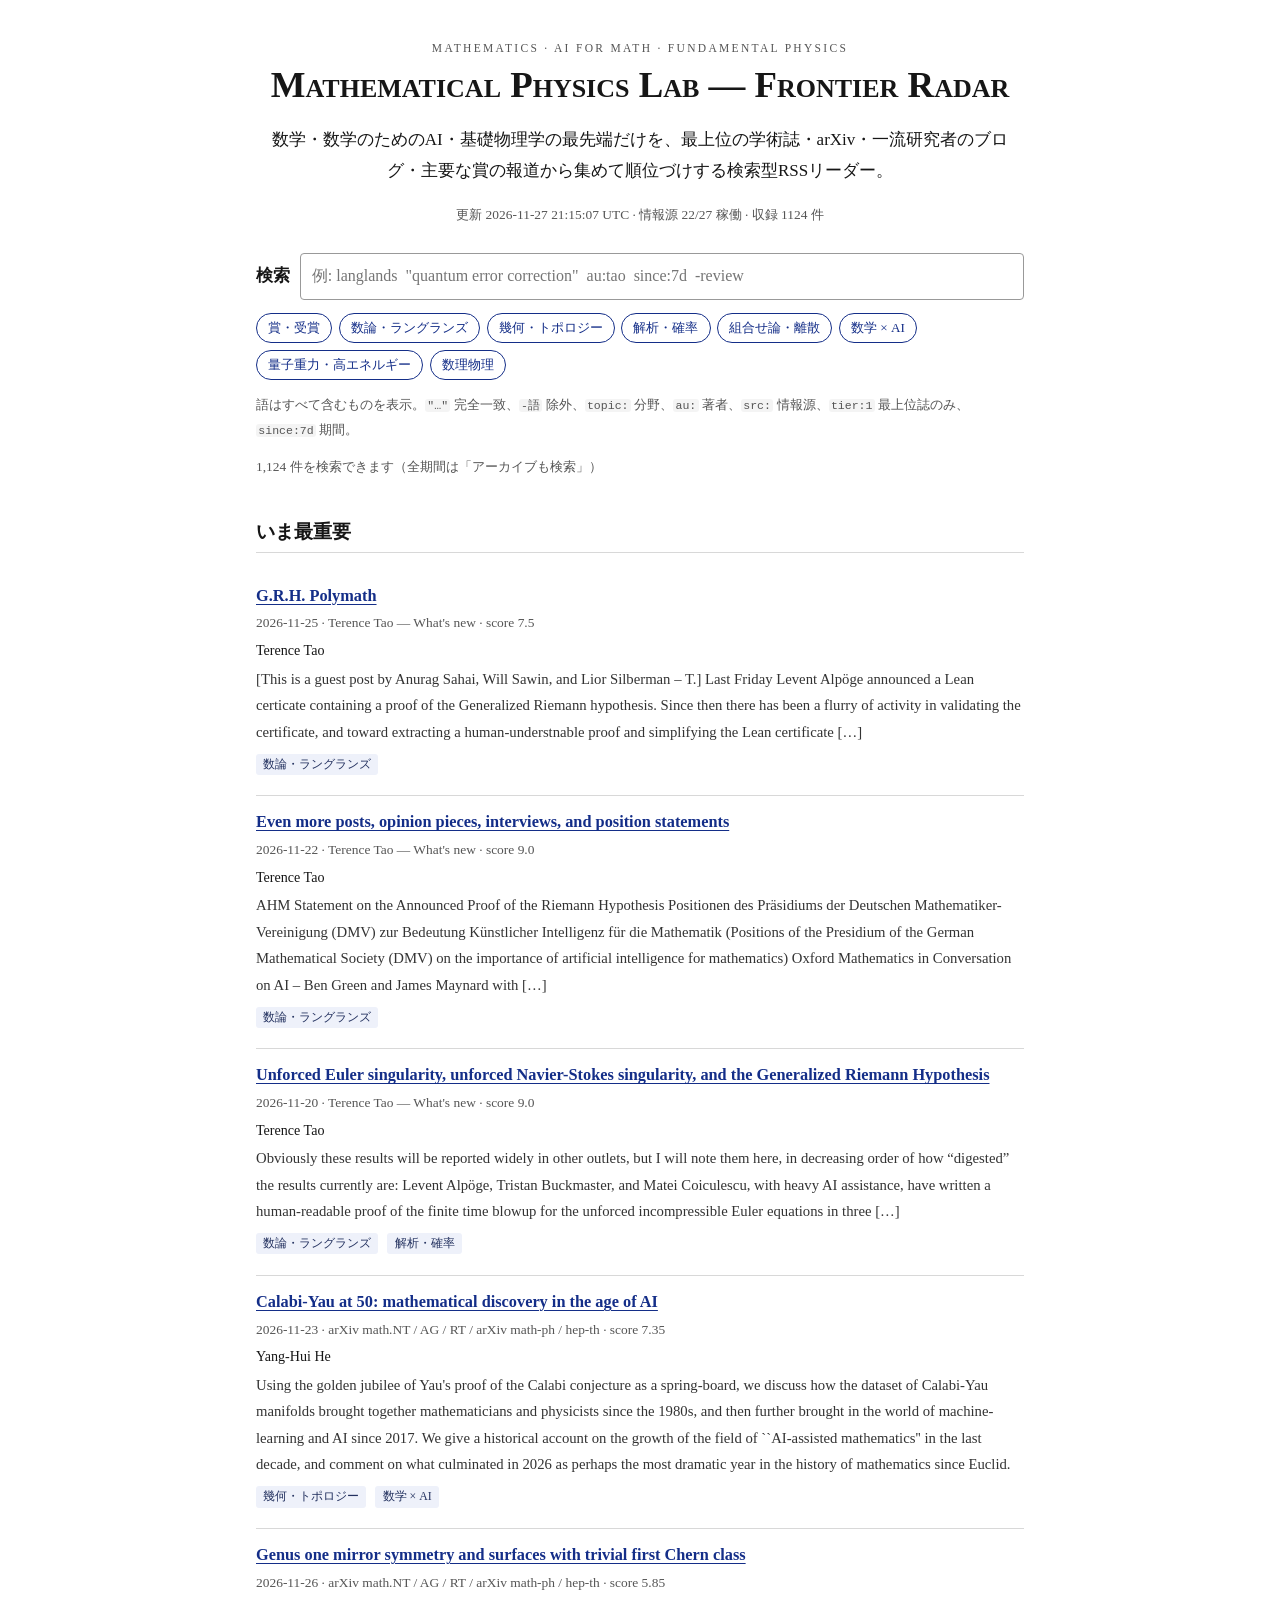
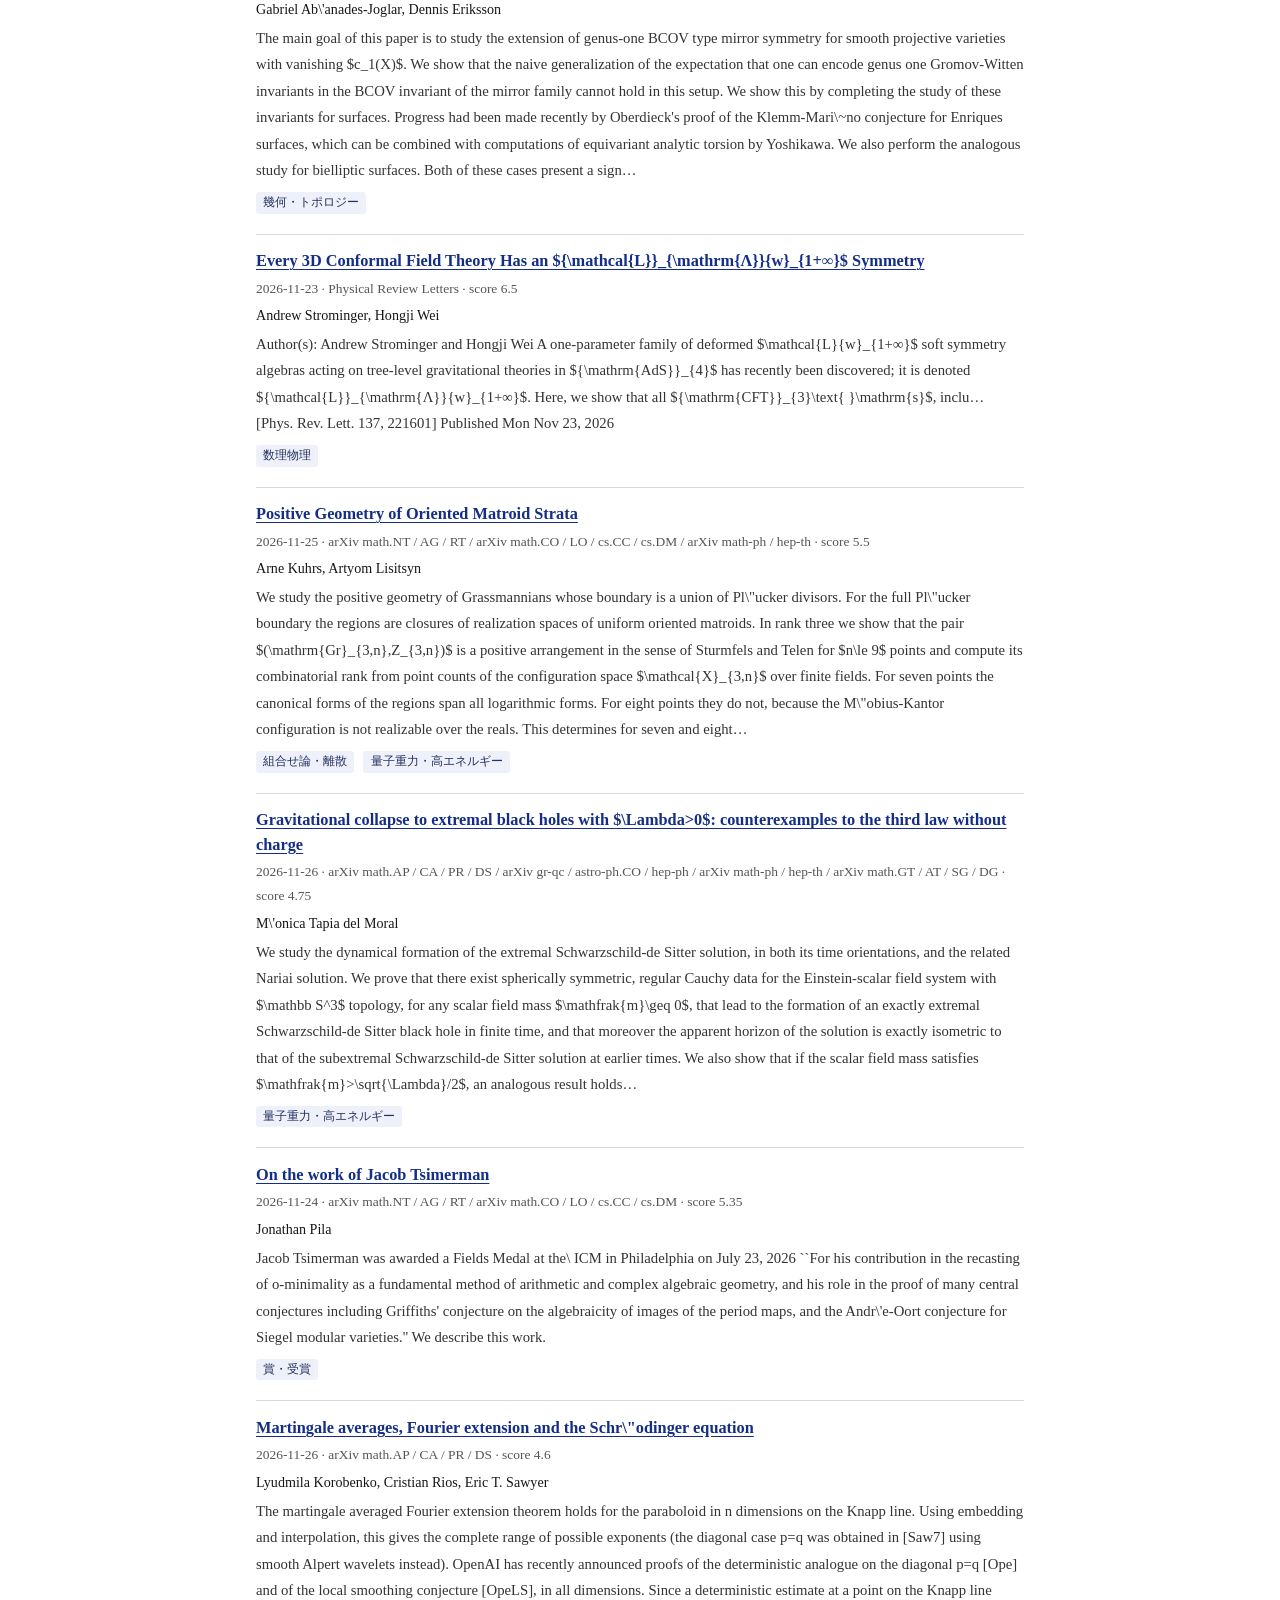
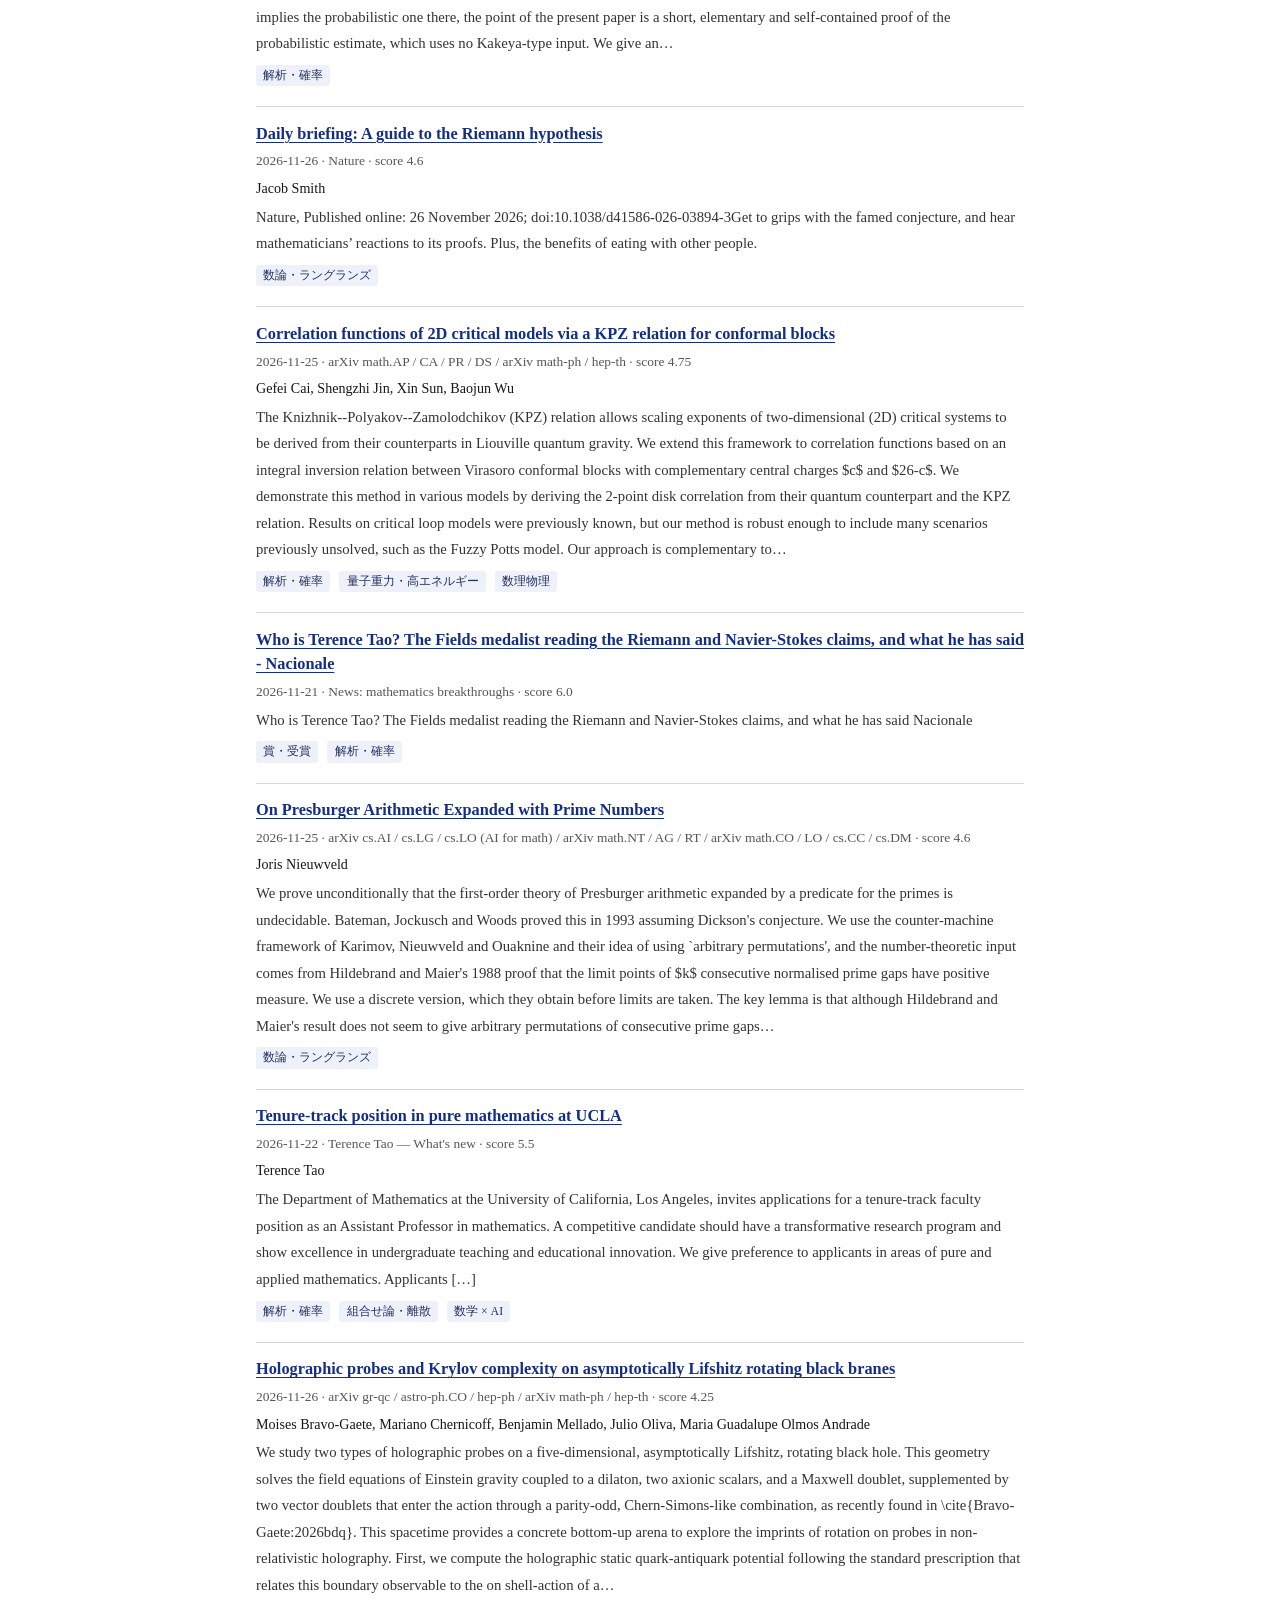
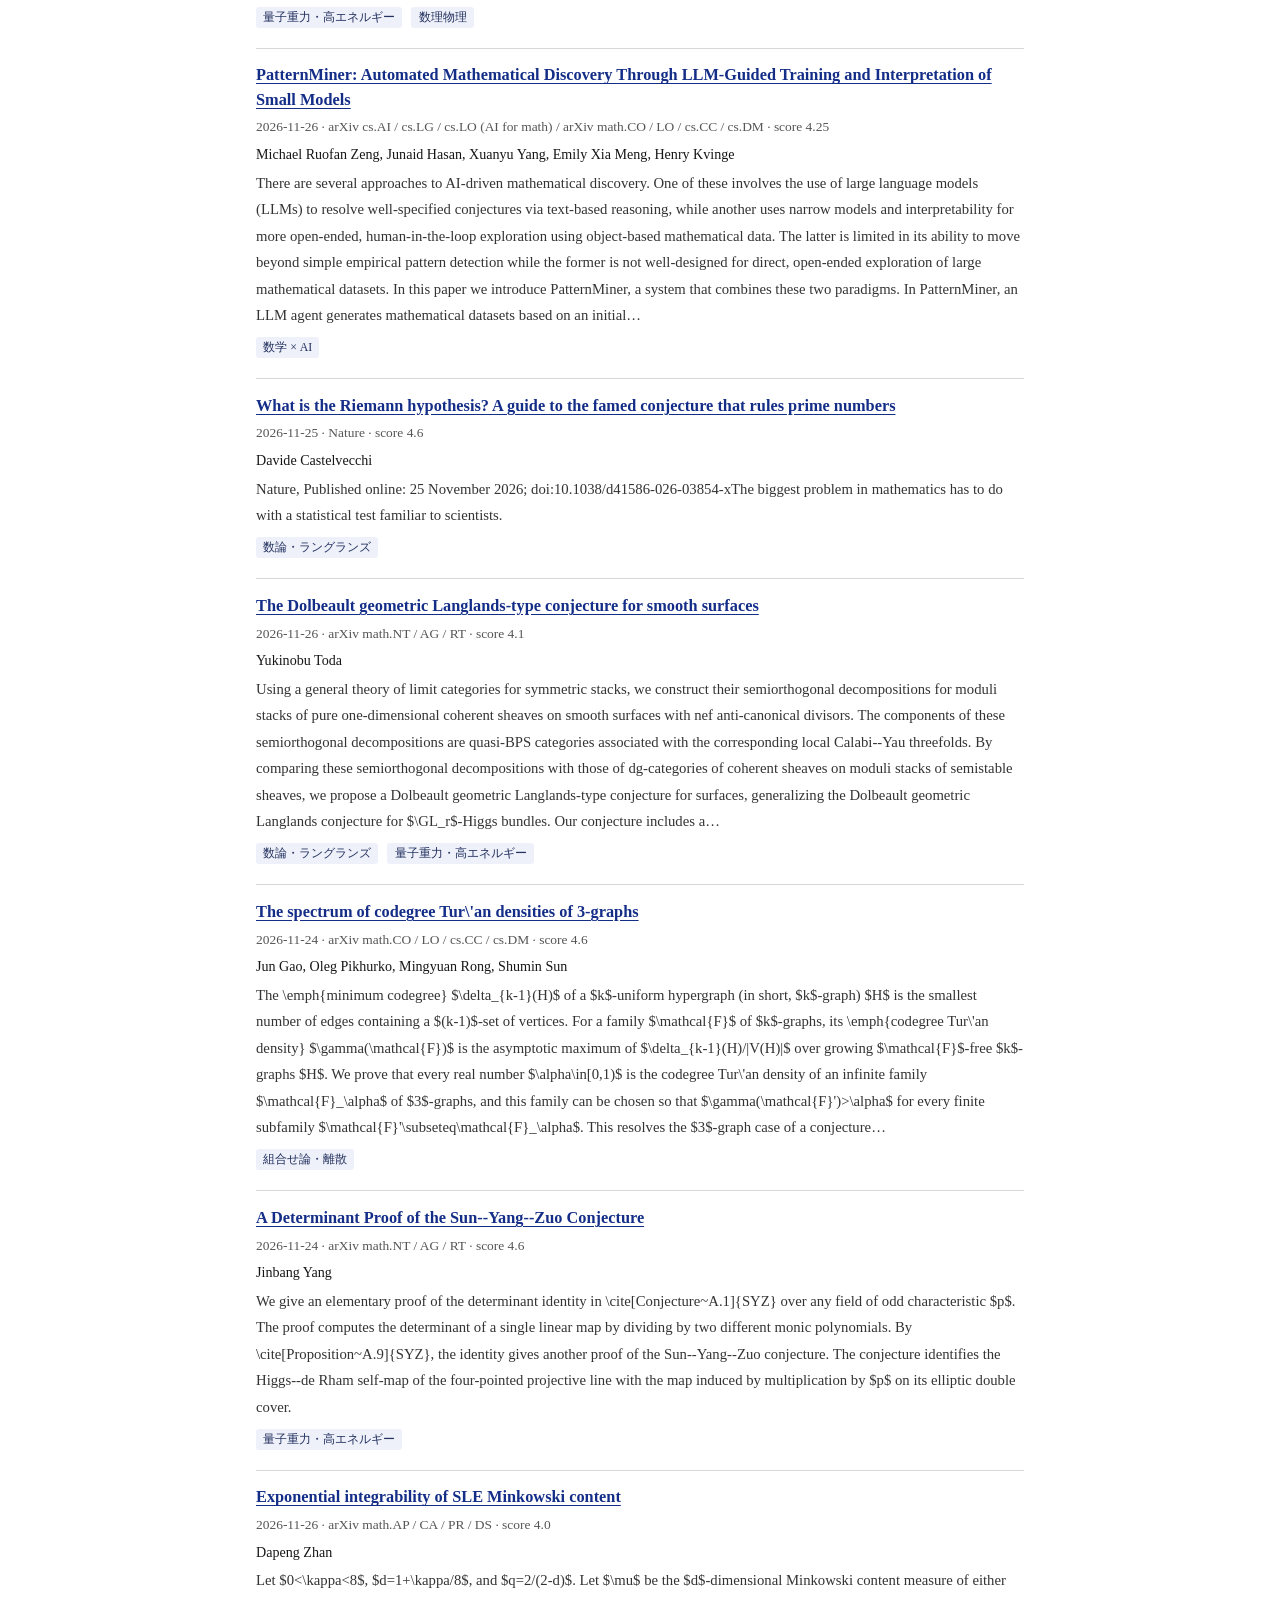
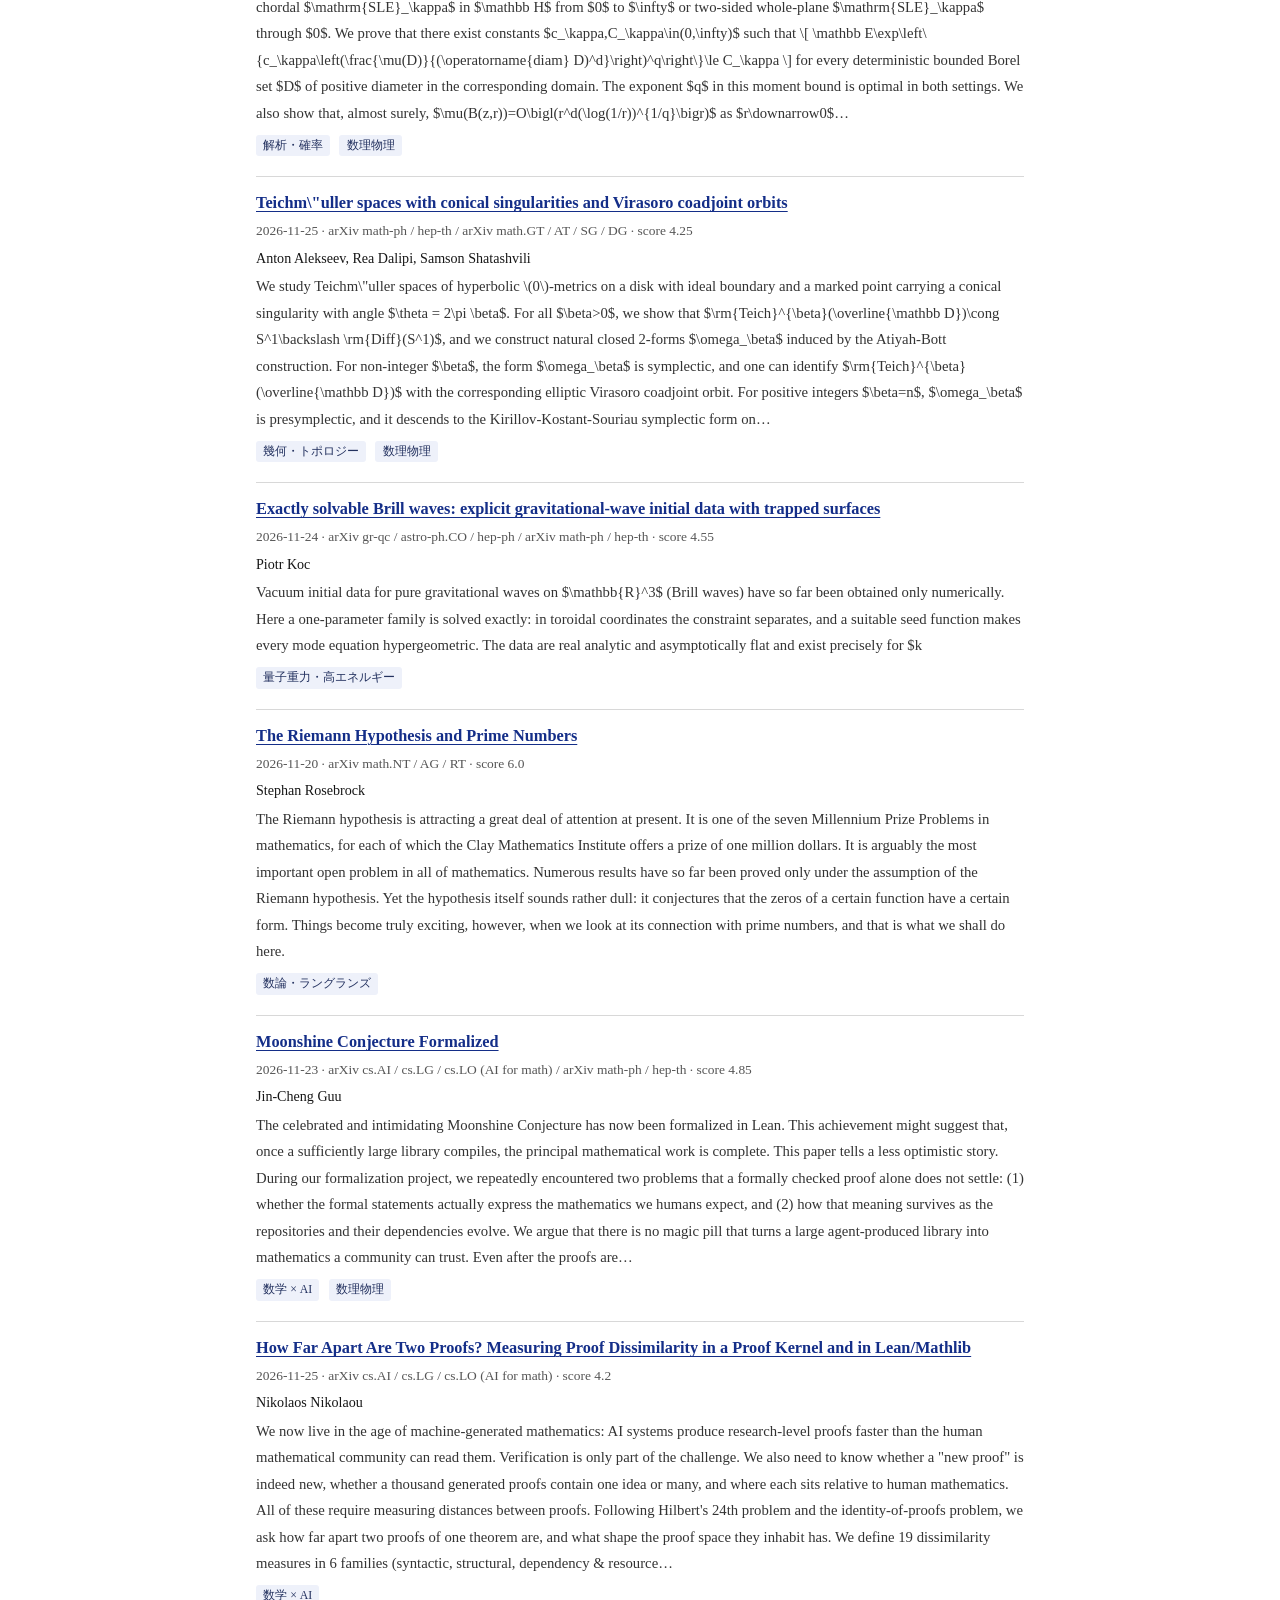
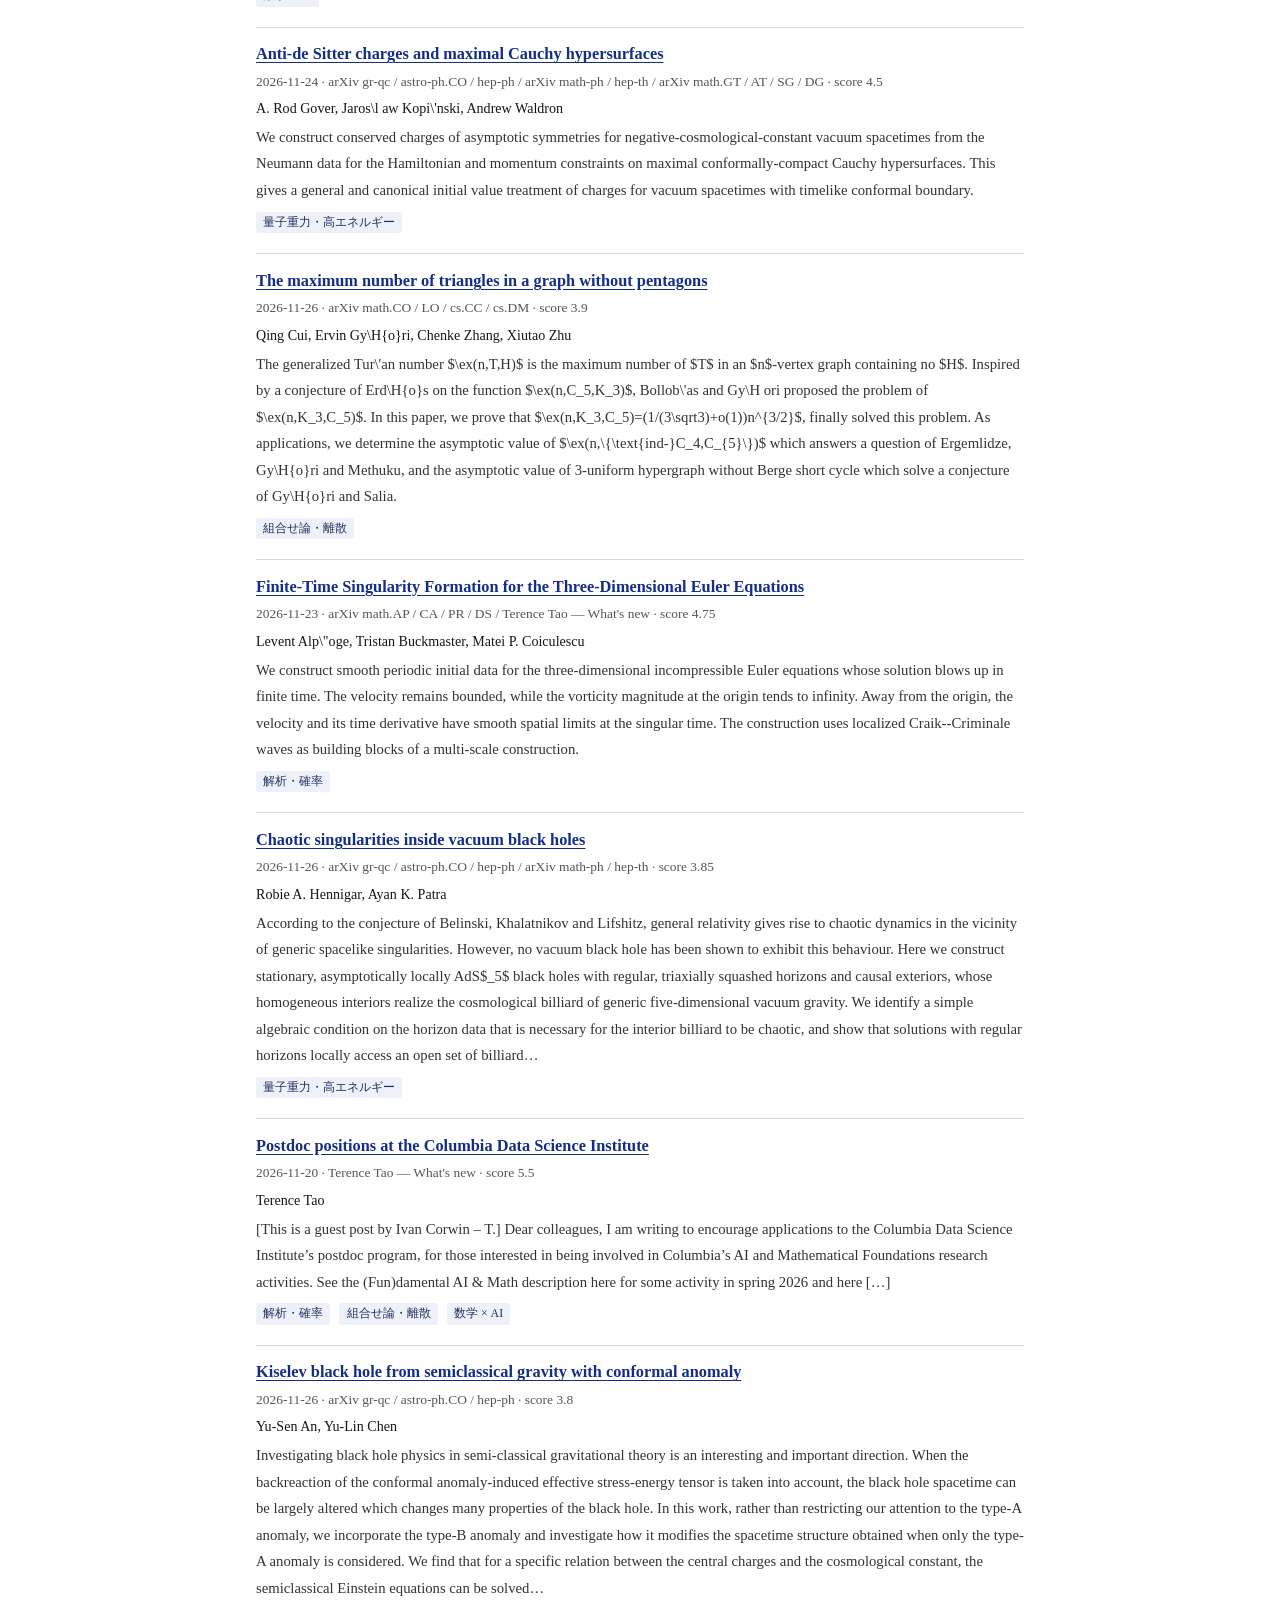
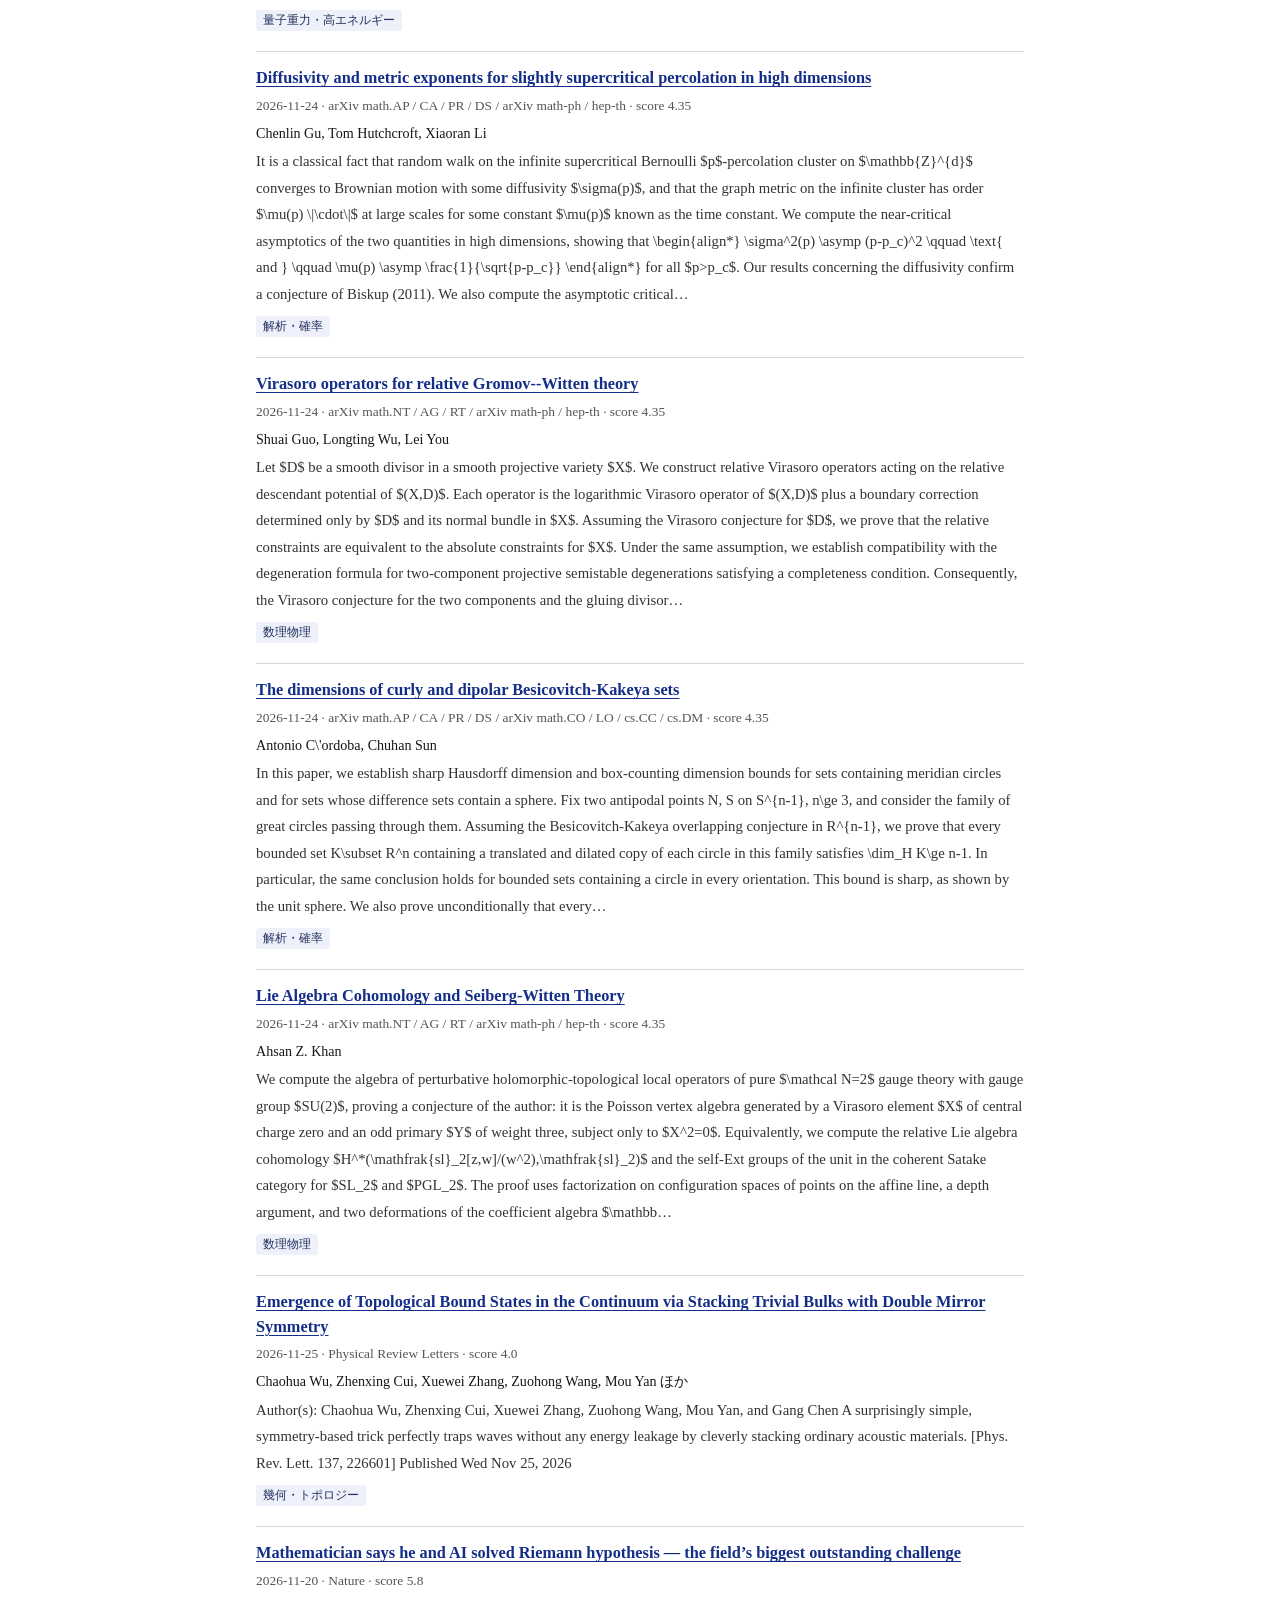
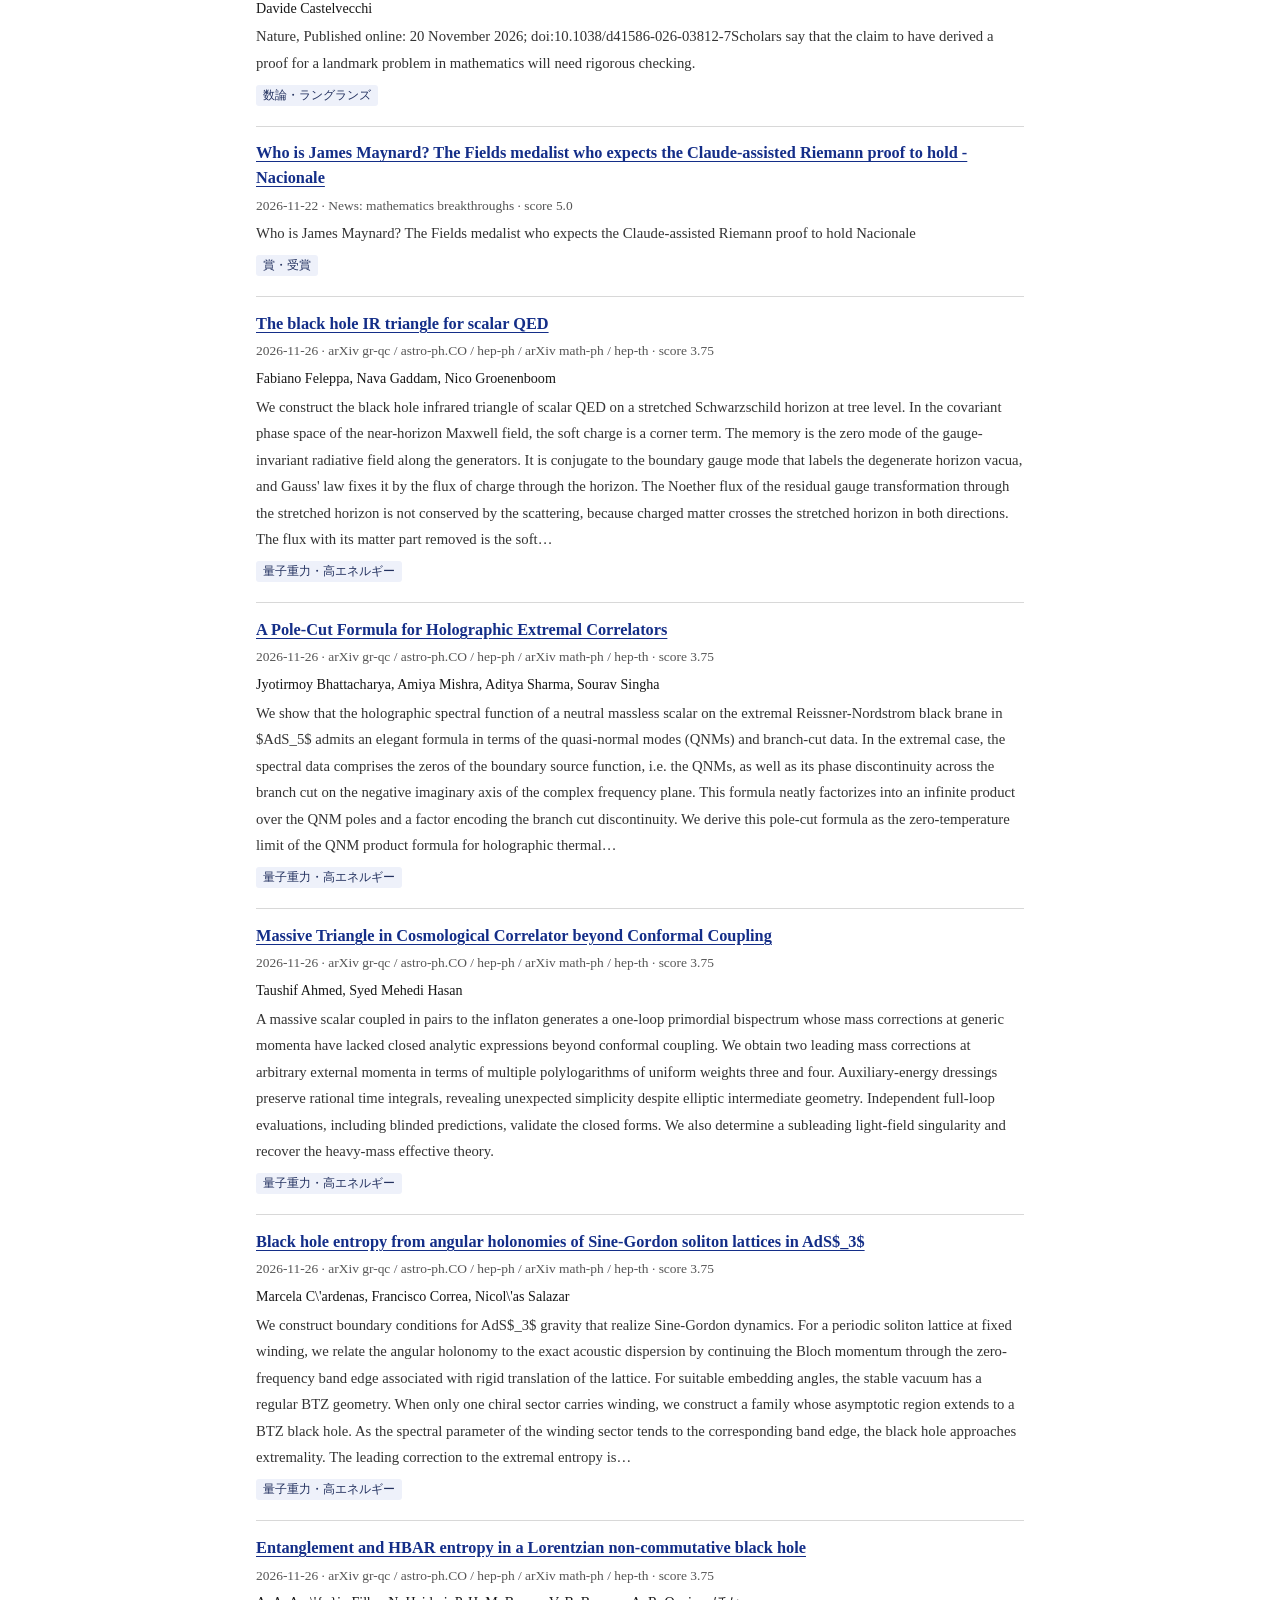
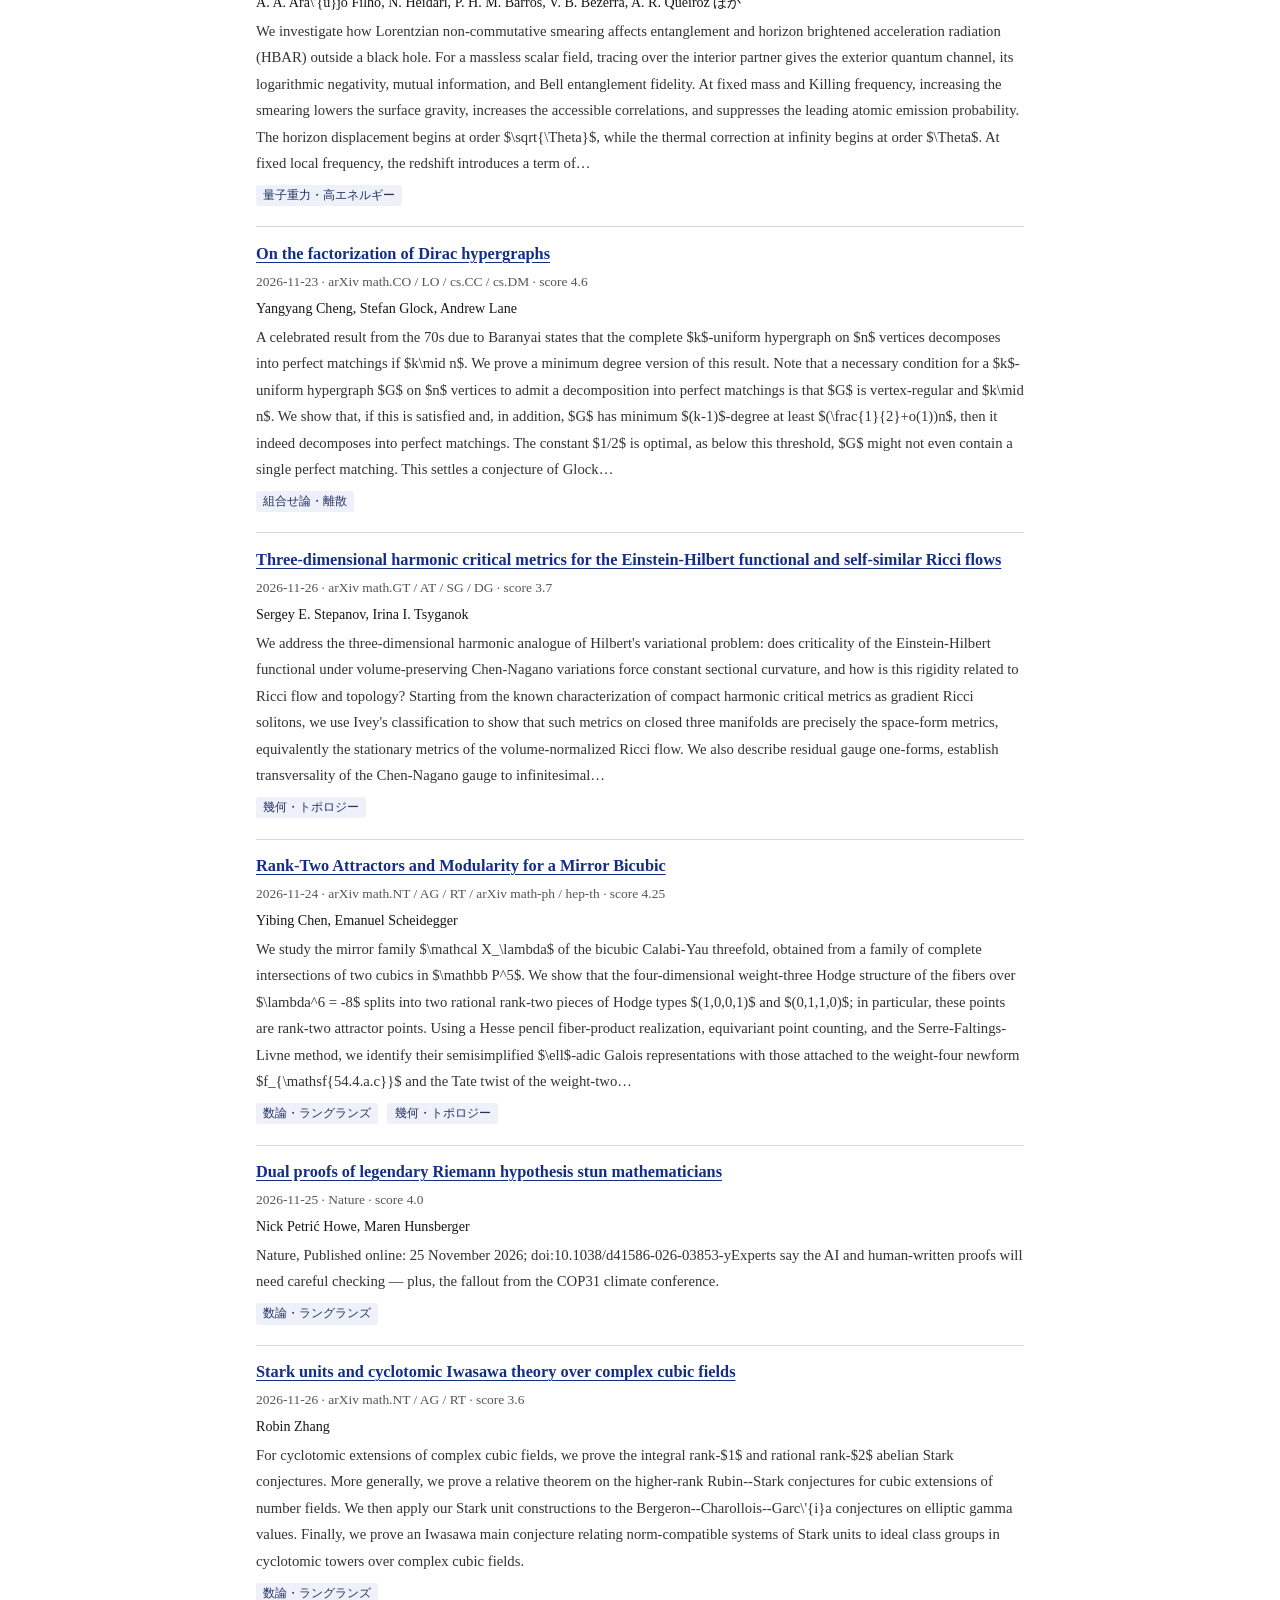
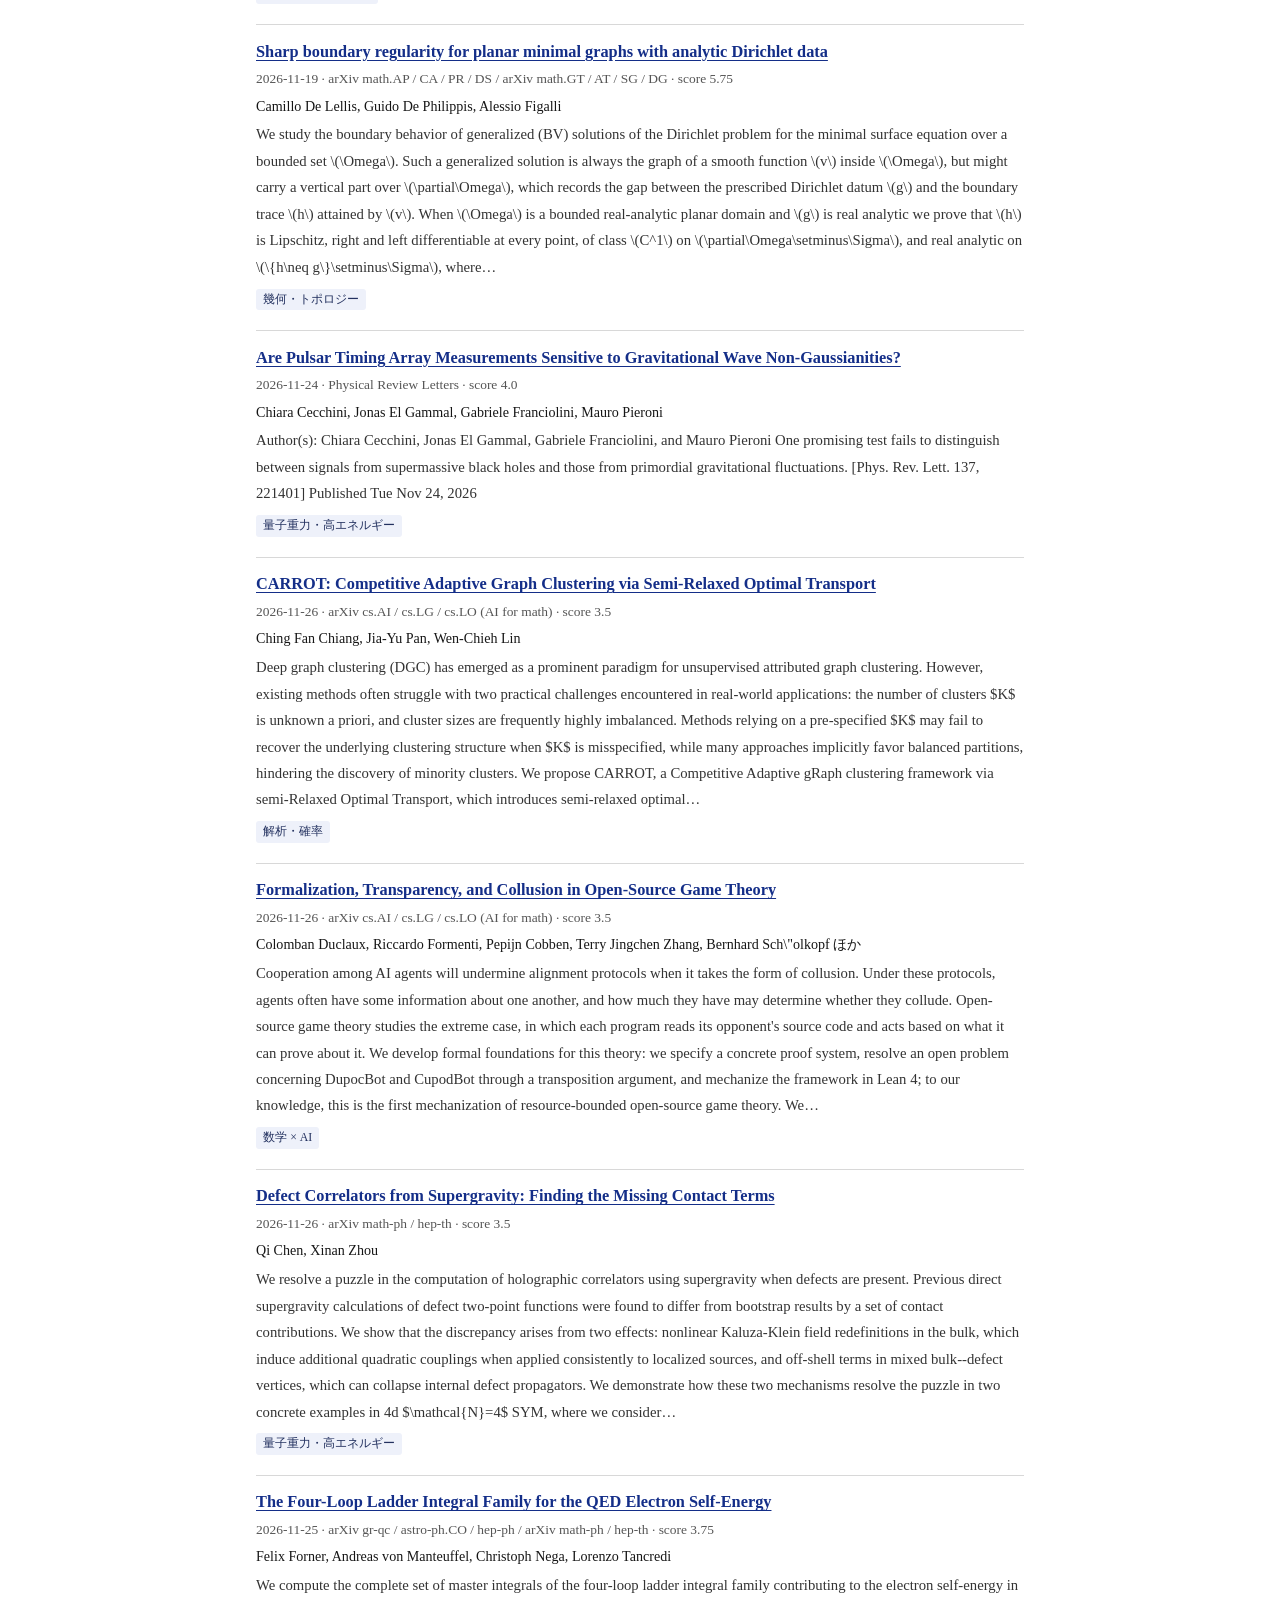
==== commit 246637bc: "radar: update docs/radar (2026-11-27T21:16Z)" ====
--- a/docs/radar/index.html
+++ b/docs/radar/index.html
@@ -19,7 +19,7 @@
 <meta property="og:url" content="https://cosmolab.qd.je/radar/">
 <link rel="alternate" type="application/rss+xml" title="Mathematical Physics Lab — Frontier Radar" href="feed.xml">
 <link rel="stylesheet" href="radar.css">
-<script type="application/ld+json">{"@context": "https://schema.org", "@type": "ItemList", "name": "Mathematical Physics Lab — Frontier Radar", "dateModified": "2026-11-27T08:25:46Z", "itemListElement": [{"@type": "ListItem", "position": 1, "url": "https://terrytao.wordpress.com/2026/11/24/g-r-h-polymath/", "name": "G.R.H. Polymath"}, {"@type": "ListItem", "position": 2, "url": "https://terrytao.wordpress.com/2026/11/21/even-more-posts-opinion-pieces-interviews-and-position-statements/", "name": "Even more posts, opinion pieces, interviews, and position statements"}, {"@type": "ListItem", "position": 3, "url": "https://terrytao.wordpress.com/2026/11/20/unforced-euler-singularity-unforced-navier-stokes-singularity-and-the-generalized-riemann-hypothesis/", "name": "Unforced Euler singularity, unforced Navier-Stokes singularity, and the Generalized Riemann Hypothesis"}, {"@type": "ListItem", "position": 4, "url": "https://arxiv.org/abs/2611.26974", "name": "Calabi-Yau at 50: mathematical discovery in the age of AI"}, {"@type": "ListItem", "position": 5, "url": "https://arxiv.org/abs/2611.34594", "name": "Genus one mirror symmetry and surfaces with trivial first Chern class"}, {"@type": "ListItem", "position": 6, "url": "http://link.aps.org/doi/10.1103/64ht-cx15", "name": "Every 3D Conformal Field Theory Has an ${\\mathcal{L}}_{\\mathrm{Λ}}{w}_{1+∞}$ Symmetry"}, {"@type": "ListItem", "position": 7, "url": "https://arxiv.org/abs/2611.32956", "name": "Positive Geometry of Oriented Matroid Strata"}, {"@type": "ListItem", "position": 8, "url": "https://arxiv.org/abs/2611.34542", "name": "Gravitational collapse to extremal black holes with $\\Lambda\u003e0$: counterexamples to the third law without charge"}, {"@type": "ListItem", "position": 9, "url": "https://arxiv.org/abs/2611.30644", "name": "On the work of Jacob Tsimerman"}, {"@type": "ListItem", "position": 10, "url": "https://arxiv.org/abs/2611.33608", "name": "Martingale averages, Fourier extension and the Schr\\\"odinger equation"}, {"@type": "ListItem", "position": 11, "url": "https://arxiv.org/abs/2611.32485", "name": "Correlation functions of 2D critical models via a KPZ relation for conformal blocks"}, {"@type": "ListItem", "position": 12, "url": "https://news.google.com/rss/articles/[base64]?oc=5", "name": "Who is Terence Tao? The Fields medalist reading the Riemann and Navier-Stokes claims, and what he has said - Nacionale"}, {"@type": "ListItem", "position": 13, "url": "https://arxiv.org/abs/2611.32977", "name": "On Presburger Arithmetic Expanded with Prime Numbers"}, {"@type": "ListItem", "position": 14, "url": "https://terrytao.wordpress.com/2026/11/22/tenure-track-position-in-pure-mathematics-at-ucla/", "name": "Tenure-track position in pure mathematics at UCLA"}, {"@type": "ListItem", "position": 15, "url": "https://arxiv.org/abs/2611.33599", "name": "Holographic probes and Krylov complexity on asymptotically Lifshitz rotating black branes"}, {"@type": "ListItem", "position": 16, "url": "https://arxiv.org/abs/2611.33966", "name": "PatternMiner: Automated Mathematical Discovery Through LLM-Guided Training and Interpretation of Small Models"}, {"@type": "ListItem", "position": 17, "url": "https://www.nature.com/articles/d41586-026-03854-x", "name": "What is the Riemann hypothesis? A guide to the famed conjecture that rules prime numbers"}, {"@type": "ListItem", "position": 18, "url": "https://arxiv.org/abs/2611.33778", "name": "The Dolbeault geometric Langlands-type conjecture for smooth surfaces"}, {"@type": "ListItem", "position": 19, "url": "https://arxiv.org/abs/2611.30861", "name": "The spectrum of codegree Tur\\'an densities of 3-graphs"}, {"@type": "ListItem", "position": 20, "url": "https://arxiv.org/abs/2611.29308", "name": "A Determinant Proof of the Sun--Yang--Zuo Conjecture"}, {"@type": "ListItem", "position": 21, "url": "https://arxiv.org/abs/2611.34878", "name": "Exponential integrability of SLE Minkowski content"}, {"@type": "ListItem", "position": 22, "url": "https://arxiv.org/abs/2611.32644", "name": "Teichm\\\"uller spaces with conical singularities and Virasoro coadjoint orbits"}, {"@type": "ListItem", "position": 23, "url": "https://arxiv.org/abs/2611.28758", "name": "Exactly solvable Brill waves: explicit gravitational-wave initial data with trapped surfaces"}, {"@type": "ListItem", "position": 24, "url": "https://arxiv.org/abs/2611.25753", "name": "The Riemann Hypothesis and Prime Numbers"}, {"@type": "ListItem", "position": 25, "url": "https://arxiv.org/abs/2611.27001", "name": "Moonshine Conjecture Formalized"}, {"@type": "ListItem", "position": 26, "url": "https://arxiv.org/abs/2611.31811", "name": "How Far Apart Are Two Proofs? Measuring Proof Dissimilarity in a Proof Kernel and in Lean/Mathlib"}, {"@type": "ListItem", "position": 27, "url": "https://arxiv.org/abs/2611.28989", "name": "Anti-de Sitter charges and maximal Cauchy hypersurfaces"}, {"@type": "ListItem", "position": 28, "url": "https://arxiv.org/abs/2611.33685", "name": "The maximum number of triangles in a graph without pentagons"}, {"@type": "ListItem", "position": 29, "url": "https://arxiv.org/abs/2611.26772", "name": "Finite-Time Singularity Formation for the Three-Dimensional Euler Equations"}, {"@type": "ListItem", "position": 30, "url": "https://arxiv.org/abs/2611.33287", "name": "Chaotic singularities inside vacuum black holes"}]}</script>
+<script type="application/ld+json">{"@context": "https://schema.org", "@type": "ItemList", "name": "Mathematical Physics Lab — Frontier Radar", "dateModified": "2026-11-27T21:15:07Z", "itemListElement": [{"@type": "ListItem", "position": 1, "url": "https://terrytao.wordpress.com/2026/11/24/g-r-h-polymath/", "name": "G.R.H. Polymath"}, {"@type": "ListItem", "position": 2, "url": "https://terrytao.wordpress.com/2026/11/21/even-more-posts-opinion-pieces-interviews-and-position-statements/", "name": "Even more posts, opinion pieces, interviews, and position statements"}, {"@type": "ListItem", "position": 3, "url": "https://terrytao.wordpress.com/2026/11/20/unforced-euler-singularity-unforced-navier-stokes-singularity-and-the-generalized-riemann-hypothesis/", "name": "Unforced Euler singularity, unforced Navier-Stokes singularity, and the Generalized Riemann Hypothesis"}, {"@type": "ListItem", "position": 4, "url": "https://arxiv.org/abs/2611.26974", "name": "Calabi-Yau at 50: mathematical discovery in the age of AI"}, {"@type": "ListItem", "position": 5, "url": "https://arxiv.org/abs/2611.34594", "name": "Genus one mirror symmetry and surfaces with trivial first Chern class"}, {"@type": "ListItem", "position": 6, "url": "http://link.aps.org/doi/10.1103/64ht-cx15", "name": "Every 3D Conformal Field Theory Has an ${\\mathcal{L}}_{\\mathrm{Λ}}{w}_{1+∞}$ Symmetry"}, {"@type": "ListItem", "position": 7, "url": "https://arxiv.org/abs/2611.32956", "name": "Positive Geometry of Oriented Matroid Strata"}, {"@type": "ListItem", "position": 8, "url": "https://arxiv.org/abs/2611.34542", "name": "Gravitational collapse to extremal black holes with $\\Lambda\u003e0$: counterexamples to the third law without charge"}, {"@type": "ListItem", "position": 9, "url": "https://arxiv.org/abs/2611.30644", "name": "On the work of Jacob Tsimerman"}, {"@type": "ListItem", "position": 10, "url": "https://arxiv.org/abs/2611.33608", "name": "Martingale averages, Fourier extension and the Schr\\\"odinger equation"}, {"@type": "ListItem", "position": 11, "url": "https://www.nature.com/articles/d41586-026-03894-3", "name": "Daily briefing: A guide to the Riemann hypothesis"}, {"@type": "ListItem", "position": 12, "url": "https://arxiv.org/abs/2611.32485", "name": "Correlation functions of 2D critical models via a KPZ relation for conformal blocks"}, {"@type": "ListItem", "position": 13, "url": "https://news.google.com/rss/articles/[base64]?oc=5", "name": "Who is Terence Tao? The Fields medalist reading the Riemann and Navier-Stokes claims, and what he has said - Nacionale"}, {"@type": "ListItem", "position": 14, "url": "https://arxiv.org/abs/2611.32977", "name": "On Presburger Arithmetic Expanded with Prime Numbers"}, {"@type": "ListItem", "position": 15, "url": "https://terrytao.wordpress.com/2026/11/22/tenure-track-position-in-pure-mathematics-at-ucla/", "name": "Tenure-track position in pure mathematics at UCLA"}, {"@type": "ListItem", "position": 16, "url": "https://arxiv.org/abs/2611.33599", "name": "Holographic probes and Krylov complexity on asymptotically Lifshitz rotating black branes"}, {"@type": "ListItem", "position": 17, "url": "https://arxiv.org/abs/2611.33966", "name": "PatternMiner: Automated Mathematical Discovery Through LLM-Guided Training and Interpretation of Small Models"}, {"@type": "ListItem", "position": 18, "url": "https://www.nature.com/articles/d41586-026-03854-x", "name": "What is the Riemann hypothesis? A guide to the famed conjecture that rules prime numbers"}, {"@type": "ListItem", "position": 19, "url": "https://arxiv.org/abs/2611.33778", "name": "The Dolbeault geometric Langlands-type conjecture for smooth surfaces"}, {"@type": "ListItem", "position": 20, "url": "https://arxiv.org/abs/2611.30861", "name": "The spectrum of codegree Tur\\'an densities of 3-graphs"}, {"@type": "ListItem", "position": 21, "url": "https://arxiv.org/abs/2611.29308", "name": "A Determinant Proof of the Sun--Yang--Zuo Conjecture"}, {"@type": "ListItem", "position": 22, "url": "https://arxiv.org/abs/2611.34878", "name": "Exponential integrability of SLE Minkowski content"}, {"@type": "ListItem", "position": 23, "url": "https://arxiv.org/abs/2611.32644", "name": "Teichm\\\"uller spaces with conical singularities and Virasoro coadjoint orbits"}, {"@type": "ListItem", "position": 24, "url": "https://arxiv.org/abs/2611.28758", "name": "Exactly solvable Brill waves: explicit gravitational-wave initial data with trapped surfaces"}, {"@type": "ListItem", "position": 25, "url": "https://arxiv.org/abs/2611.25753", "name": "The Riemann Hypothesis and Prime Numbers"}, {"@type": "ListItem", "position": 26, "url": "https://arxiv.org/abs/2611.27001", "name": "Moonshine Conjecture Formalized"}, {"@type": "ListItem", "position": 27, "url": "https://arxiv.org/abs/2611.31811", "name": "How Far Apart Are Two Proofs? Measuring Proof Dissimilarity in a Proof Kernel and in Lean/Mathlib"}, {"@type": "ListItem", "position": 28, "url": "https://arxiv.org/abs/2611.28989", "name": "Anti-de Sitter charges and maximal Cauchy hypersurfaces"}, {"@type": "ListItem", "position": 29, "url": "https://arxiv.org/abs/2611.33685", "name": "The maximum number of triangles in a graph without pentagons"}, {"@type": "ListItem", "position": 30, "url": "https://arxiv.org/abs/2611.26772", "name": "Finite-Time Singularity Formation for the Three-Dimensional Euler Equations"}]}</script>
 <script src="radar.js" defer></script>
 </head>
 <body>
@@ -27,8 +27,8 @@
 <p class="kicker">Mathematics · AI for Math · Fundamental Physics</p>
 <h1>Mathematical Physics Lab — Frontier Radar</h1>
 <p>数学・数学のためのAI・基礎物理学の最先端だけを、最上位の学術誌・arXiv・一流研究者のブログ・主要な賞の報道から集めて順位づけする検索型RSSリーダー。</p>
-<p class="meta">更新 <time datetime="2026-11-27T08:25:46Z">2026-11-27 08:25:46 UTC</time>
- · 情報源 22/27 稼働 · 収録 1111 件</p>
+<p class="meta">更新 <time datetime="2026-11-27T21:15:07Z">2026-11-27 21:15:07 UTC</time>
+ · 情報源 22/27 稼働 · 収録 1124 件</p>
 </header>
 <main>
 <section aria-label="検索">
@@ -43,11 +43,11 @@
 </section>
 <section aria-labelledby="top">
 <h2 id="top">いま最重要</h2>
-<ol id="results" class="items"><li class="item" data-id="6f243620fe4e35ce"><article><h3><a href="https://terrytao.wordpress.com/2026/11/24/g-r-h-polymath/" rel="noopener noreferrer nofollow" target="_blank">G.R.H. Polymath</a></h3><p class="meta"><time datetime="2026-11-25T05:29:41Z">2026-11-25</time> · Terence Tao — What&#x27;s new · score 7.5</p><p class="authors">Terence Tao</p><p class="summary">[This is a guest post by Anurag Sahai, Will Sawin, and Lior Silberman – T.] Last Friday Levent Alpöge announced a Lean certicate containing a proof of the Generalized Riemann hypothesis. Since then there has been a flurry of activity in validating the certificate, and toward extracting a human-understnable proof and simplifying the Lean certificate […]</p><p class="tags"><span class="tag">数論・ラングランズ</span></p></article></li><li class="item" data-id="fd67e2390fdfd139"><article><h3><a href="https://terrytao.wordpress.com/2026/11/21/even-more-posts-opinion-pieces-interviews-and-position-statements/" rel="noopener noreferrer nofollow" target="_blank">Even more posts, opinion pieces, interviews, and position statements</a></h3><p class="meta"><time datetime="2026-11-22T01:19:10Z">2026-11-22</time> · Terence Tao — What&#x27;s new · score 9.0</p><p class="authors">Terence Tao</p><p class="summary">AHM Statement on the Announced Proof of the Riemann Hypothesis Positionen des Präsidiums der Deutschen Mathematiker-Vereinigung (DMV) zur Bedeutung Künstlicher Intelligenz für die Mathematik (Positions of the Presidium of the German Mathematical Society (DMV) on the importance of artificial intelligence for mathematics) Oxford Mathematics in Conversation on AI – Ben Green and James Maynard with […]</p><p class="tags"><span class="tag">数論・ラングランズ</span></p></article></li><li class="item" data-id="f91a86a32c76929e"><article><h3><a href="https://terrytao.wordpress.com/2026/11/20/unforced-euler-singularity-unforced-navier-stokes-singularity-and-the-generalized-riemann-hypothesis/" rel="noopener noreferrer nofollow" target="_blank">Unforced Euler singularity, unforced Navier-Stokes singularity, and the Generalized Riemann Hypothesis</a></h3><p class="meta"><time datetime="2026-11-20T17:19:00Z">2026-11-20</time> · Terence Tao — What&#x27;s new · score 9.0</p><p class="authors">Terence Tao</p><p class="summary">Obviously these results will be reported widely in other outlets, but I will note them here, in decreasing order of how “digested” the results currently are: Levent Alpöge, Tristan Buckmaster, and Matei Coiculescu, with heavy AI assistance, have written a human-readable proof of the finite time blowup for the unforced incompressible Euler equations in three […]</p><p class="tags"><span class="tag">数論・ラングランズ</span> <span class="tag">解析・確率</span></p></article></li><li class="item" data-id="296e159525c91158"><article><h3><a href="https://arxiv.org/abs/2611.26974" rel="noopener noreferrer nofollow" target="_blank">Calabi-Yau at 50: mathematical discovery in the age of AI</a></h3><p class="meta"><time datetime="2026-11-23T05:00:00Z">2026-11-23</time> · arXiv math.NT / AG / RT / arXiv math-ph / hep-th · score 7.35</p><p class="authors">Yang-Hui He</p><p class="summary">Using the golden jubilee of Yau&#x27;s proof of the Calabi conjecture as a spring-board, we discuss how the dataset of Calabi-Yau manifolds brought together mathematicians and physicists since the 1980s, and then further brought in the world of machine-learning and AI since 2017. We give a historical account on the growth of the field of ``AI-assisted mathematics&#x27;&#x27; in the last decade, and comment on what culminated in 2026 as perhaps the most dramatic year in the history of mathematics since Euclid.</p><p class="tags"><span class="tag">幾何・トポロジー</span> <span class="tag">数学 × AI</span></p></article></li><li class="item" data-id="bf94465bbb4b8b68"><article><h3><a href="https://arxiv.org/abs/2611.34594" rel="noopener noreferrer nofollow" target="_blank">Genus one mirror symmetry and surfaces with trivial first Chern class</a></h3><p class="meta"><time datetime="2026-11-26T05:00:00Z">2026-11-26</time> · arXiv math.NT / AG / RT / arXiv math-ph / hep-th · score 5.85</p><p class="authors">Gabriel Ab\&#x27;anades-Joglar, Dennis Eriksson</p><p class="summary">The main goal of this paper is to study the extension of genus-one BCOV type mirror symmetry for smooth projective varieties with vanishing $c_1(X)$. We show that the naive generalization of the expectation that one can encode genus one Gromov-Witten invariants in the BCOV invariant of the mirror family cannot hold in this setup. We show this by completing the study of these invariants for surfaces. Progress had been made recently by Oberdieck&#x27;s proof of the Klemm-Mari\~no conjecture for Enriques surfaces, which can be combined with computations of equivariant analytic torsion by Yoshikawa. We also perform the analogous study for bielliptic surfaces. Both of these cases present a sign…</p><p class="tags"><span class="tag">幾何・トポロジー</span></p></article></li><li class="item" data-id="34599ed5e06c5105"><article><h3><a href="http://link.aps.org/doi/10.1103/64ht-cx15" rel="noopener noreferrer nofollow" target="_blank">Every 3D Conformal Field Theory Has an ${\mathcal{L}}_{\mathrm{Λ}}{w}_{1+∞}$ Symmetry</a></h3><p class="meta"><time datetime="2026-11-23T10:00:00Z">2026-11-23</time> · Physical Review Letters · score 6.5</p><p class="authors">Andrew Strominger, Hongji Wei</p><p class="summary">Author(s): Andrew Strominger and Hongji Wei A one-parameter family of deformed $\mathcal{L}{w}_{1+∞}$ soft symmetry algebras acting on tree-level gravitational theories in ${\mathrm{AdS}}_{4}$ has recently been discovered; it is denoted ${\mathcal{L}}_{\mathrm{Λ}}{w}_{1+∞}$. Here, we show that all ${\mathrm{CFT}}_{3}\text{ }\mathrm{s}$, inclu… [Phys. Rev. Lett. 137, 221601] Published Mon Nov 23, 2026</p><p class="tags"><span class="tag">数理物理</span></p></article></li><li class="item" data-id="3bd751d7d574c9ff"><article><h3><a href="https://arxiv.org/abs/2611.32956" rel="noopener noreferrer nofollow" target="_blank">Positive Geometry of Oriented Matroid Strata</a></h3><p class="meta"><time datetime="2026-11-25T05:00:00Z">2026-11-25</time> · arXiv math.NT / AG / RT / arXiv math.CO / LO / cs.CC / cs.DM / arXiv math-ph / hep-th · score 5.5</p><p class="authors">Arne Kuhrs, Artyom Lisitsyn</p><p class="summary">We study the positive geometry of Grassmannians whose boundary is a union of Pl\&quot;ucker divisors. For the full Pl\&quot;ucker boundary the regions are closures of realization spaces of uniform oriented matroids. In rank three we show that the pair $(\mathrm{Gr}_{3,n},Z_{3,n})$ is a positive arrangement in the sense of Sturmfels and Telen for $n\le 9$ points and compute its combinatorial rank from point counts of the configuration space $\mathcal{X}_{3,n}$ over finite fields. For seven points the canonical forms of the regions span all logarithmic forms. For eight points they do not, because the M\&quot;obius-Kantor configuration is not realizable over the reals. This determines for seven and eight…</p><p class="tags"><span class="tag">組合せ論・離散</span> <span class="tag">量子重力・高エネルギー</span></p></article></li><li class="item" data-id="bdd582a7bfcf8e24"><article><h3><a href="https://arxiv.org/abs/2611.34542" rel="noopener noreferrer nofollow" target="_blank">Gravitational collapse to extremal black holes with $\Lambda&gt;0$: counterexamples to the third law without charge</a></h3><p class="meta"><time datetime="2026-11-26T05:00:00Z">2026-11-26</time> · arXiv math.AP / CA / PR / DS / arXiv gr-qc / astro-ph.CO / hep-ph / arXiv math-ph / hep-th / arXiv math.GT / AT / SG / DG · score 4.75</p><p class="authors">M\&#x27;onica Tapia del Moral</p><p class="summary">We study the dynamical formation of the extremal Schwarzschild-de Sitter solution, in both its time orientations, and the related Nariai solution. We prove that there exist spherically symmetric, regular Cauchy data for the Einstein-scalar field system with $\mathbb S^3$ topology, for any scalar field mass $\mathfrak{m}\geq 0$, that lead to the formation of an exactly extremal Schwarzschild-de Sitter black hole in finite time, and that moreover the apparent horizon of the solution is exactly isometric to that of the subextremal Schwarzschild-de Sitter solution at earlier times. We also show that if the scalar field mass satisfies $\mathfrak{m}&gt;\sqrt{\Lambda}/2$, an analogous result holds…</p><p class="tags"><span class="tag">量子重力・高エネルギー</span></p></article></li><li class="item" data-id="f98d0270ed7f7f34"><article><h3><a href="https://arxiv.org/abs/2611.30644" rel="noopener noreferrer nofollow" target="_blank">On the work of Jacob Tsimerman</a></h3><p class="meta"><time datetime="2026-11-24T05:00:00Z">2026-11-24</time> · arXiv math.NT / AG / RT / arXiv math.CO / LO / cs.CC / cs.DM · score 5.35</p><p class="authors">Jonathan Pila</p><p class="summary">Jacob Tsimerman was awarded a Fields Medal at the\ ICM in Philadelphia on July 23, 2026 ``For his contribution in the recasting of o-minimality as a fundamental method of arithmetic and complex algebraic geometry, and his role in the proof of many central conjectures including Griffiths&#x27; conjecture on the algebraicity of images of the period maps, and the Andr\&#x27;e-Oort conjecture for Siegel modular varieties.&#x27;&#x27; We describe this work.</p><p class="tags"><span class="tag">賞・受賞</span></p></article></li><li class="item" data-id="b30267be3729e40e"><article><h3><a href="https://arxiv.org/abs/2611.33608" rel="noopener noreferrer nofollow" target="_blank">Martingale averages, Fourier extension and the Schr\&quot;odinger equation</a></h3><p class="meta"><time datetime="2026-11-26T05:00:00Z">2026-11-26</time> · arXiv math.AP / CA / PR / DS · score 4.6</p><p class="authors">Lyudmila Korobenko, Cristian Rios, Eric T. Sawyer</p><p class="summary">The martingale averaged Fourier extension theorem holds for the paraboloid in n dimensions on the Knapp line. Using embedding and interpolation, this gives the complete range of possible exponents (the diagonal case p=q was obtained in [Saw7] using smooth Alpert wavelets instead). OpenAI has recently announced proofs of the deterministic analogue on the diagonal p=q [Ope] and of the local smoothing conjecture [OpeLS], in all dimensions. Since a deterministic estimate at a point on the Knapp line implies the probabilistic one there, the point of the present paper is a short, elementary and self-contained proof of the probabilistic estimate, which uses no Kakeya-type input. We give an…</p><p class="tags"><span class="tag">解析・確率</span></p></article></li><li class="item" data-id="f869907c36eca3f1"><article><h3><a href="https://arxiv.org/abs/2611.32485" rel="noopener noreferrer nofollow" target="_blank">Correlation functions of 2D critical models via a KPZ relation for conformal blocks</a></h3><p class="meta"><time datetime="2026-11-25T05:00:00Z">2026-11-25</time> · arXiv math.AP / CA / PR / DS / arXiv math-ph / hep-th · score 4.75</p><p class="authors">Gefei Cai, Shengzhi Jin, Xin Sun, Baojun Wu</p><p class="summary">The Knizhnik--Polyakov--Zamolodchikov (KPZ) relation allows scaling exponents of two-dimensional (2D) critical systems to be derived from their counterparts in Liouville quantum gravity. We extend this framework to correlation functions based on an integral inversion relation between Virasoro conformal blocks with complementary central charges $c$ and $26-c$. We demonstrate this method in various models by deriving the 2-point disk correlation from their quantum counterpart and the KPZ relation. Results on critical loop models were previously known, but our method is robust enough to include many scenarios previously unsolved, such as the Fuzzy Potts model. Our approach is complementary to…</p><p class="tags"><span class="tag">解析・確率</span> <span class="tag">量子重力・高エネルギー</span> <span class="tag">数理物理</span></p></article></li><li class="item" data-id="459d4fa02254a63f"><article><h3><a href="https://news.google.com/rss/articles/[base64]?oc=5" rel="noopener noreferrer nofollow" target="_blank">Who is Terence Tao? The Fields medalist reading the Riemann and Navier-Stokes claims, and what he has said - Nacionale</a></h3><p class="meta"><time datetime="2026-11-21T10:36:54Z">2026-11-21</time> · News: mathematics breakthroughs · score 6.0</p><p class="summary">Who is Terence Tao? The Fields medalist reading the Riemann and Navier-Stokes claims, and what he has said Nacionale</p><p class="tags"><span class="tag">賞・受賞</span> <span class="tag">解析・確率</span></p></article></li><li class="item" data-id="76b8b769963f92f0"><article><h3><a href="https://arxiv.org/abs/2611.32977" rel="noopener noreferrer nofollow" target="_blank">On Presburger Arithmetic Expanded with Prime Numbers</a></h3><p class="meta"><time datetime="2026-11-25T05:00:00Z">2026-11-25</time> · arXiv cs.AI / cs.LG / cs.LO (AI for math) / arXiv math.NT / AG / RT / arXiv math.CO / LO / cs.CC / cs.DM · score 4.6</p><p class="authors">Joris Nieuwveld</p><p class="summary">We prove unconditionally that the first-order theory of Presburger arithmetic expanded by a predicate for the primes is undecidable. Bateman, Jockusch and Woods proved this in 1993 assuming Dickson&#x27;s conjecture. We use the counter-machine framework of Karimov, Nieuwveld and Ouaknine and their idea of using `arbitrary permutations&#x27;, and the number-theoretic input comes from Hildebrand and Maier&#x27;s 1988 proof that the limit points of $k$ consecutive normalised prime gaps have positive measure. We use a discrete version, which they obtain before limits are taken. The key lemma is that although Hildebrand and Maier&#x27;s result does not seem to give arbitrary permutations of consecutive prime gaps…</p><p class="tags"><span class="tag">数論・ラングランズ</span></p></article></li><li class="item" data-id="8297ec0ef2fad997"><article><h3><a href="https://terrytao.wordpress.com/2026/11/22/tenure-track-position-in-pure-mathematics-at-ucla/" rel="noopener noreferrer nofollow" target="_blank">Tenure-track position in pure mathematics at UCLA</a></h3><p class="meta"><time datetime="2026-11-22T15:01:49Z">2026-11-22</time> · Terence Tao — What&#x27;s new · score 5.5</p><p class="authors">Terence Tao</p><p class="summary">The Department of Mathematics at the University of California, Los Angeles, invites applications for a tenure-track faculty position as an Assistant Professor in mathematics. A competitive candidate should have a transformative research program and show excellence in undergraduate teaching and educational innovation. We give preference to applicants in areas of pure and applied mathematics. Applicants […]</p><p class="tags"><span class="tag">解析・確率</span> <span class="tag">組合せ論・離散</span> <span class="tag">数学 × AI</span></p></article></li><li class="item" data-id="3734f7a1f557d0f5"><article><h3><a href="https://arxiv.org/abs/2611.33599" rel="noopener noreferrer nofollow" target="_blank">Holographic probes and Krylov complexity on asymptotically Lifshitz rotating black branes</a></h3><p class="meta"><time datetime="2026-11-26T05:00:00Z">2026-11-26</time> · arXiv gr-qc / astro-ph.CO / hep-ph / arXiv math-ph / hep-th · score 4.25</p><p class="authors">Moises Bravo-Gaete, Mariano Chernicoff, Benjamin Mellado, Julio Oliva, Maria Guadalupe Olmos Andrade</p><p class="summary">We study two types of holographic probes on a five-dimensional, asymptotically Lifshitz, rotating black hole. This geometry solves the field equations of Einstein gravity coupled to a dilaton, two axionic scalars, and a Maxwell doublet, supplemented by two vector doublets that enter the action through a parity-odd, Chern-Simons-like combination, as recently found in \cite{Bravo-Gaete:2026bdq}. This spacetime provides a concrete bottom-up arena to explore the imprints of rotation on probes in non-relativistic holography. First, we compute the holographic static quark-antiquark potential following the standard prescription that relates this boundary observable to the on shell-action of a…</p><p class="tags"><span class="tag">量子重力・高エネルギー</span> <span class="tag">数理物理</span></p></article></li><li class="item" data-id="e0429a46727b9943"><article><h3><a href="https://arxiv.org/abs/2611.33966" rel="noopener noreferrer nofollow" target="_blank">PatternMiner: Automated Mathematical Discovery Through LLM-Guided Training and Interpretation of Small Models</a></h3><p class="meta"><time datetime="2026-11-26T05:00:00Z">2026-11-26</time> · arXiv cs.AI / cs.LG / cs.LO (AI for math) / arXiv math.CO / LO / cs.CC / cs.DM · score 4.25</p><p class="authors">Michael Ruofan Zeng, Junaid Hasan, Xuanyu Yang, Emily Xia Meng, Henry Kvinge</p><p class="summary">There are several approaches to AI-driven mathematical discovery. One of these involves the use of large language models (LLMs) to resolve well-specified conjectures via text-based reasoning, while another uses narrow models and interpretability for more open-ended, human-in-the-loop exploration using object-based mathematical data. The latter is limited in its ability to move beyond simple empirical pattern detection while the former is not well-designed for direct, open-ended exploration of large mathematical datasets. In this paper we introduce PatternMiner, a system that combines these two paradigms. In PatternMiner, an LLM agent generates mathematical datasets based on an initial…</p><p class="tags"><span class="tag">数学 × AI</span></p></article></li><li class="item" data-id="55f48c0ec70494e0"><article><h3><a href="https://www.nature.com/articles/d41586-026-03854-x" rel="noopener noreferrer nofollow" target="_blank">What is the Riemann hypothesis? A guide to the famed conjecture that rules prime numbers</a></h3><p class="meta"><time datetime="2026-11-25T00:00:00Z">2026-11-25</time> · Nature · score 4.6</p><p class="authors">Davide Castelvecchi</p><p class="summary">Nature, Published online: 25 November 2026; doi:10.1038/d41586-026-03854-xThe biggest problem in mathematics has to do with a statistical test familiar to scientists.</p><p class="tags"><span class="tag">数論・ラングランズ</span></p></article></li><li class="item" data-id="4f584999bbc81c38"><article><h3><a href="https://arxiv.org/abs/2611.33778" rel="noopener noreferrer nofollow" target="_blank">The Dolbeault geometric Langlands-type conjecture for smooth surfaces</a></h3><p class="meta"><time datetime="2026-11-26T05:00:00Z">2026-11-26</time> · arXiv math.NT / AG / RT · score 4.1</p><p class="authors">Yukinobu Toda</p><p class="summary">Using a general theory of limit categories for symmetric stacks, we construct their semiorthogonal decompositions for moduli stacks of pure one-dimensional coherent sheaves on smooth surfaces with nef anti-canonical divisors. The components of these semiorthogonal decompositions are quasi-BPS categories associated with the corresponding local Calabi--Yau threefolds. By comparing these semiorthogonal decompositions with those of dg-categories of coherent sheaves on moduli stacks of semistable sheaves, we propose a Dolbeault geometric Langlands-type conjecture for surfaces, generalizing the Dolbeault geometric Langlands conjecture for $\GL_r$-Higgs bundles. Our conjecture includes a…</p><p class="tags"><span class="tag">数論・ラングランズ</span> <span class="tag">量子重力・高エネルギー</span></p></article></li><li class="item" data-id="b4d69bdd7c12eb66"><article><h3><a href="https://arxiv.org/abs/2611.30861" rel="noopener noreferrer nofollow" target="_blank">The spectrum of codegree Tur\&#x27;an densities of 3-graphs</a></h3><p class="meta"><time datetime="2026-11-24T05:00:00Z">2026-11-24</time> · arXiv math.CO / LO / cs.CC / cs.DM · score 4.6</p><p class="authors">Jun Gao, Oleg Pikhurko, Mingyuan Rong, Shumin Sun</p><p class="summary">The \emph{minimum codegree} $\delta_{k-1}(H)$ of a $k$-uniform hypergraph (in short, $k$-graph) $H$ is the smallest number of edges containing a $(k-1)$-set of vertices. For a family $\mathcal{F}$ of $k$-graphs, its \emph{codegree Tur\&#x27;an density} $\gamma(\mathcal{F})$ is the asymptotic maximum of $\delta_{k-1}(H)/|V(H)|$ over growing $\mathcal{F}$-free $k$-graphs $H$. We prove that every real number $\alpha\in[0,1)$ is the codegree Tur\&#x27;an density of an infinite family $\mathcal{F}_\alpha$ of $3$-graphs, and this family can be chosen so that $\gamma(\mathcal{F}&#x27;)&gt;\alpha$ for every finite subfamily $\mathcal{F}&#x27;\subseteq\mathcal{F}_\alpha$. This resolves the $3$-graph case of a conjecture…</p><p class="tags"><span class="tag">組合せ論・離散</span></p></article></li><li class="item" data-id="eecf929c07debf95"><article><h3><a href="https://arxiv.org/abs/2611.29308" rel="noopener noreferrer nofollow" target="_blank">A Determinant Proof of the Sun--Yang--Zuo Conjecture</a></h3><p class="meta"><time datetime="2026-11-24T05:00:00Z">2026-11-24</time> · arXiv math.NT / AG / RT · score 4.6</p><p class="authors">Jinbang Yang</p><p class="summary">We give an elementary proof of the determinant identity in \cite[Conjecture~A.1]{SYZ} over any field of odd characteristic $p$. The proof computes the determinant of a single linear map by dividing by two different monic polynomials. By \cite[Proposition~A.9]{SYZ}, the identity gives another proof of the Sun--Yang--Zuo conjecture. The conjecture identifies the Higgs--de Rham self-map of the four-pointed projective line with the map induced by multiplication by $p$ on its elliptic double cover.</p><p class="tags"><span class="tag">量子重力・高エネルギー</span></p></article></li><li class="item" data-id="3d6414f231d4c367"><article><h3><a href="https://arxiv.org/abs/2611.34878" rel="noopener noreferrer nofollow" target="_blank">Exponential integrability of SLE Minkowski content</a></h3><p class="meta"><time datetime="2026-11-26T05:00:00Z">2026-11-26</time> · arXiv math.AP / CA / PR / DS · score 4.0</p><p class="authors">Dapeng Zhan</p><p class="summary">Let $0&lt;\kappa&lt;8$, $d=1+\kappa/8$, and $q=2/(2-d)$. Let $\mu$ be the $d$-dimensional Minkowski content measure of either chordal $\mathrm{SLE}_\kappa$ in $\mathbb H$ from $0$ to $\infty$ or two-sided whole-plane $\mathrm{SLE}_\kappa$ through $0$. We prove that there exist constants $c_\kappa,C_\kappa\in(0,\infty)$ such that \[ \mathbb E\exp\left\{c_\kappa\left(\frac{\mu(D)}{(\operatorname{diam} D)^d}\right)^q\right\}\le C_\kappa \] for every deterministic bounded Borel set $D$ of positive diameter in the corresponding domain. The exponent $q$ in this moment bound is optimal in both settings. We also show that, almost surely, $\mu(B(z,r))=O\bigl(r^d(\log(1/r))^{1/q}\bigr)$ as $r\downarrow0$…</p><p class="tags"><span class="tag">解析・確率</span> <span class="tag">数理物理</span></p></article></li><li class="item" data-id="59a925e52a41534f"><article><h3><a href="https://arxiv.org/abs/2611.32644" rel="noopener noreferrer nofollow" target="_blank">Teichm\&quot;uller spaces with conical singularities and Virasoro coadjoint orbits</a></h3><p class="meta"><time datetime="2026-11-25T05:00:00Z">2026-11-25</time> · arXiv math-ph / hep-th / arXiv math.GT / AT / SG / DG · score 4.25</p><p class="authors">Anton Alekseev, Rea Dalipi, Samson Shatashvili</p><p class="summary">We study Teichm\&quot;uller spaces of hyperbolic \(0\)-metrics on a disk with ideal boundary and a marked point carrying a conical singularity with angle $\theta = 2\pi \beta$. For all $\beta&gt;0$, we show that $\rm{Teich}^{\beta}(\overline{\mathbb D})\cong S^1\backslash \rm{Diff}(S^1)$, and we construct natural closed 2-forms $\omega_\beta$ induced by the Atiyah-Bott construction. For non-integer $\beta$, the form $\omega_\beta$ is symplectic, and one can identify $\rm{Teich}^{\beta}(\overline{\mathbb D})$ with the corresponding elliptic Virasoro coadjoint orbit. For positive integers $\beta=n$, $\omega_\beta$ is presymplectic, and it descends to the Kirillov-Kostant-Souriau symplectic form on…</p><p class="tags"><span class="tag">幾何・トポロジー</span> <span class="tag">数理物理</span></p></article></li><li class="item" data-id="0746d84eb10b86c4"><article><h3><a href="https://arxiv.org/abs/2611.28758" rel="noopener noreferrer nofollow" target="_blank">Exactly solvable Brill waves: explicit gravitational-wave initial data with trapped surfaces</a></h3><p class="meta"><time datetime="2026-11-24T05:00:00Z">2026-11-24</time> · arXiv gr-qc / astro-ph.CO / hep-ph / arXiv math-ph / hep-th · score 4.55</p><p class="authors">Piotr Koc</p><p class="summary">Vacuum initial data for pure gravitational waves on $\mathbb{R}^3$ (Brill waves) have so far been obtained only numerically. Here a one-parameter family is solved exactly: in toroidal coordinates the constraint separates, and a suitable seed function makes every mode equation hypergeometric. The data are real analytic and asymptotically flat and exist precisely for $k</p><p class="tags"><span class="tag">量子重力・高エネルギー</span></p></article></li><li class="item" data-id="e7bc30584b655253"><article><h3><a href="https://arxiv.org/abs/2611.25753" rel="noopener noreferrer nofollow" target="_blank">The Riemann Hypothesis and Prime Numbers</a></h3><p class="meta"><time datetime="2026-11-20T05:00:00Z">2026-11-20</time> · arXiv math.NT / AG / RT · score 6.0</p><p class="authors">Stephan Rosebrock</p><p class="summary">The Riemann hypothesis is attracting a great deal of attention at present. It is one of the seven Millennium Prize Problems in mathematics, for each of which the Clay Mathematics Institute offers a prize of one million dollars. It is arguably the most important open problem in all of mathematics. Numerous results have so far been proved only under the assumption of the Riemann hypothesis. Yet the hypothesis itself sounds rather dull: it conjectures that the zeros of a certain function have a certain form. Things become truly exciting, however, when we look at its connection with prime numbers, and that is what we shall do here.</p><p class="tags"><span class="tag">数論・ラングランズ</span></p></article></li><li class="item" data-id="34569cb44b699273"><article><h3><a href="https://arxiv.org/abs/2611.27001" rel="noopener noreferrer nofollow" target="_blank">Moonshine Conjecture Formalized</a></h3><p class="meta"><time datetime="2026-11-23T05:00:00Z">2026-11-23</time> · arXiv cs.AI / cs.LG / cs.LO (AI for math) / arXiv math-ph / hep-th · score 4.85</p><p class="authors">Jin-Cheng Guu</p><p class="summary">The celebrated and intimidating Moonshine Conjecture has now been formalized in Lean. This achievement might suggest that, once a sufficiently large library compiles, the principal mathematical work is complete. This paper tells a less optimistic story. During our formalization project, we repeatedly encountered two problems that a formally checked proof alone does not settle: (1) whether the formal statements actually express the mathematics we humans expect, and (2) how that meaning survives as the repositories and their dependencies evolve. We argue that there is no magic pill that turns a large agent-produced library into mathematics a community can trust. Even after the proofs are…</p><p class="tags"><span class="tag">数学 × AI</span> <span class="tag">数理物理</span></p></article></li><li class="item" data-id="ccec6c7b13af96d7"><article><h3><a href="https://arxiv.org/abs/2611.31811" rel="noopener noreferrer nofollow" target="_blank">How Far Apart Are Two Proofs? Measuring Proof Dissimilarity in a Proof Kernel and in Lean/Mathlib</a></h3><p class="meta"><time datetime="2026-11-25T05:00:00Z">2026-11-25</time> · arXiv cs.AI / cs.LG / cs.LO (AI for math) · score 4.2</p><p class="authors">Nikolaos Nikolaou</p><p class="summary">We now live in the age of machine-generated mathematics: AI systems produce research-level proofs faster than the human mathematical community can read them. Verification is only part of the challenge. We also need to know whether a &quot;new proof&quot; is indeed new, whether a thousand generated proofs contain one idea or many, and where each sits relative to human mathematics. All of these require measuring distances between proofs. Following Hilbert&#x27;s 24th problem and the identity-of-proofs problem, we ask how far apart two proofs of one theorem are, and what shape the proof space they inhabit has. We define 19 dissimilarity measures in 6 families (syntactic, structural, dependency &amp; resource…</p><p class="tags"><span class="tag">数学 × AI</span></p></article></li><li class="item" data-id="cde12a2d7868ca49"><article><h3><a href="https://arxiv.org/abs/2611.28989" rel="noopener noreferrer nofollow" target="_blank">Anti-de Sitter charges and maximal Cauchy hypersurfaces</a></h3><p class="meta"><time datetime="2026-11-24T05:00:00Z">2026-11-24</time> · arXiv gr-qc / astro-ph.CO / hep-ph / arXiv math-ph / hep-th / arXiv math.GT / AT / SG / DG · score 4.5</p><p class="authors">A. Rod Gover, Jaros\l aw Kopi\&#x27;nski, Andrew Waldron</p><p class="summary">We construct conserved charges of asymptotic symmetries for negative-cosmological-constant vacuum spacetimes from the Neumann data for the Hamiltonian and momentum constraints on maximal conformally-compact Cauchy hypersurfaces. This gives a general and canonical initial value treatment of charges for vacuum spacetimes with timelike conformal boundary.</p><p class="tags"><span class="tag">量子重力・高エネルギー</span></p></article></li><li class="item" data-id="b4c428acec7faec5"><article><h3><a href="https://arxiv.org/abs/2611.33685" rel="noopener noreferrer nofollow" target="_blank">The maximum number of triangles in a graph without pentagons</a></h3><p class="meta"><time datetime="2026-11-26T05:00:00Z">2026-11-26</time> · arXiv math.CO / LO / cs.CC / cs.DM · score 3.9</p><p class="authors">Qing Cui, Ervin Gy\H{o}ri, Chenke Zhang, Xiutao Zhu</p><p class="summary">The generalized Tur\&#x27;an number $\ex(n,T,H)$ is the maximum number of $T$ in an $n$-vertex graph containing no $H$. Inspired by a conjecture of Erd\H{o}s on the function $\ex(n,C_5,K_3)$, Bollob\&#x27;as and Gy\H ori proposed the problem of $\ex(n,K_3,C_5)$. In this paper, we prove that $\ex(n,K_3,C_5)=(1/(3\sqrt3)+o(1))n^{3/2}$, finally solved this problem. As applications, we determine the asymptotic value of $\ex(n,\{\text{ind-}C_4,C_{5}\})$ which answers a question of Ergemlidze, Gy\H{o}ri and Methuku, and the asymptotic value of 3-uniform hypergraph without Berge short cycle which solve a conjecture of Gy\H{o}ri and Salia.</p><p class="tags"><span class="tag">組合せ論・離散</span></p></article></li><li class="item" data-id="7af374f0f72a51e1"><article><h3><a href="https://arxiv.org/abs/2611.26772" rel="noopener noreferrer nofollow" target="_blank">Finite-Time Singularity Formation for the Three-Dimensional Euler Equations</a></h3><p class="meta"><time datetime="2026-11-23T05:00:00Z">2026-11-23</time> · arXiv math.AP / CA / PR / DS / Terence Tao — What&#x27;s new · score 4.75</p><p class="authors">Levent Alp\&quot;oge, Tristan Buckmaster, Matei P. Coiculescu</p><p class="summary">We construct smooth periodic initial data for the three-dimensional incompressible Euler equations whose solution blows up in finite time. The velocity remains bounded, while the vorticity magnitude at the origin tends to infinity. Away from the origin, the velocity and its time derivative have smooth spatial limits at the singular time. The construction uses localized Craik--Criminale waves as building blocks of a multi-scale construction.</p><p class="tags"><span class="tag">解析・確率</span></p></article></li><li class="item" data-id="d6d6355db38f8fe9"><article><h3><a href="https://arxiv.org/abs/2611.33287" rel="noopener noreferrer nofollow" target="_blank">Chaotic singularities inside vacuum black holes</a></h3><p class="meta"><time datetime="2026-11-26T05:00:00Z">2026-11-26</time> · arXiv gr-qc / astro-ph.CO / hep-ph / arXiv math-ph / hep-th · score 3.85</p><p class="authors">Robie A. Hennigar, Ayan K. Patra</p><p class="summary">According to the conjecture of Belinski, Khalatnikov and Lifshitz, general relativity gives rise to chaotic dynamics in the vicinity of generic spacelike singularities. However, no vacuum black hole has been shown to exhibit this behaviour. Here we construct stationary, asymptotically locally AdS$_5$ black holes with regular, triaxially squashed horizons and causal exteriors, whose homogeneous interiors realize the cosmological billiard of generic five-dimensional vacuum gravity. We identify a simple algebraic condition on the horizon data that is necessary for the interior billiard to be chaotic, and show that solutions with regular horizons locally access an open set of billiard…</p><p class="tags"><span class="tag">量子重力・高エネルギー</span></p></article></li><li class="item" data-id="633a6203108240ae"><article><h3><a href="https://terrytao.wordpress.com/2026/11/20/postdoc-positions-at-the-columbia-data-science-institute/" rel="noopener noreferrer nofollow" target="_blank">Postdoc positions at the Columbia Data Science Institute</a></h3><p class="meta"><time datetime="2026-11-20T22:05:50Z">2026-11-20</time> · Terence Tao — What&#x27;s new · score 5.5</p><p class="authors">Terence Tao</p><p class="summary">[This is a guest post by Ivan Corwin – T.] Dear colleagues, I am writing to encourage applications to the Columbia Data Science Institute’s postdoc program, for those interested in being involved in Columbia’s AI and Mathematical Foundations research activities. See the (Fun)damental AI &amp; Math description here for some activity in spring 2026 and here […]</p><p class="tags"><span class="tag">解析・確率</span> <span class="tag">組合せ論・離散</span> <span class="tag">数学 × AI</span></p></article></li><li class="item" data-id="aa890e9c50cad74d"><article><h3><a href="https://arxiv.org/abs/2611.34026" rel="noopener noreferrer nofollow" target="_blank">Kiselev black hole from semiclassical gravity with conformal anomaly</a></h3><p class="meta"><time datetime="2026-11-26T05:00:00Z">2026-11-26</time> · arXiv gr-qc / astro-ph.CO / hep-ph · score 3.8</p><p class="authors">Yu-Sen An, Yu-Lin Chen</p><p class="summary">Investigating black hole physics in semi-classical gravitational theory is an interesting and important direction. When the backreaction of the conformal anomaly-induced effective stress-energy tensor is taken into account, the black hole spacetime can be largely altered which changes many properties of the black hole. In this work, rather than restricting our attention to the type-A anomaly, we incorporate the type-B anomaly and investigate how it modifies the spacetime structure obtained when only the type-A anomaly is considered. We find that for a specific relation between the central charges and the cosmological constant, the semiclassical Einstein equations can be solved…</p><p class="tags"><span class="tag">量子重力・高エネルギー</span></p></article></li><li class="item" data-id="5cf82410ee495d53"><article><h3><a href="https://arxiv.org/abs/2611.30115" rel="noopener noreferrer nofollow" target="_blank">Diffusivity and metric exponents for slightly supercritical percolation in high dimensions</a></h3><p class="meta"><time datetime="2026-11-24T05:00:00Z">2026-11-24</time> · arXiv math.AP / CA / PR / DS / arXiv math-ph / hep-th · score 4.35</p><p class="authors">Chenlin Gu, Tom Hutchcroft, Xiaoran Li</p><p class="summary">It is a classical fact that random walk on the infinite supercritical Bernoulli $p$-percolation cluster on $\mathbb{Z}^{d}$ converges to Brownian motion with some diffusivity $\sigma(p)$, and that the graph metric on the infinite cluster has order $\mu(p) \|\cdot\|$ at large scales for some constant $\mu(p)$ known as the time constant. We compute the near-critical asymptotics of the two quantities in high dimensions, showing that \begin{align*} \sigma^2(p) \asymp (p-p_c)^2 \qquad \text{ and } \qquad \mu(p) \asymp \frac{1}{\sqrt{p-p_c}} \end{align*} for all $p&gt;p_c$. Our results concerning the diffusivity confirm a conjecture of Biskup (2011). We also compute the asymptotic critical…</p><p class="tags"><span class="tag">解析・確率</span></p></article></li><li class="item" data-id="7024eb5e1ed5bbf8"><article><h3><a href="https://arxiv.org/abs/2611.30566" rel="noopener noreferrer nofollow" target="_blank">Virasoro operators for relative Gromov--Witten theory</a></h3><p class="meta"><time datetime="2026-11-24T05:00:00Z">2026-11-24</time> · arXiv math.NT / AG / RT / arXiv math-ph / hep-th · score 4.35</p><p class="authors">Shuai Guo, Longting Wu, Lei You</p><p class="summary">Let $D$ be a smooth divisor in a smooth projective variety $X$. We construct relative Virasoro operators acting on the relative descendant potential of $(X,D)$. Each operator is the logarithmic Virasoro operator of $(X,D)$ plus a boundary correction determined only by $D$ and its normal bundle in $X$. Assuming the Virasoro conjecture for $D$, we prove that the relative constraints are equivalent to the absolute constraints for $X$. Under the same assumption, we establish compatibility with the degeneration formula for two-component projective semistable degenerations satisfying a completeness condition. Consequently, the Virasoro conjecture for the two components and the gluing divisor…</p><p class="tags"><span class="tag">数理物理</span></p></article></li><li class="item" data-id="d8978fb6e6d40999"><article><h3><a href="https://arxiv.org/abs/2611.29803" rel="noopener noreferrer nofollow" target="_blank">The dimensions of curly and dipolar Besicovitch-Kakeya sets</a></h3><p class="meta"><time datetime="2026-11-24T05:00:00Z">2026-11-24</time> · arXiv math.AP / CA / PR / DS / arXiv math.CO / LO / cs.CC / cs.DM · score 4.35</p><p class="authors">Antonio C\&#x27;ordoba, Chuhan Sun</p><p class="summary">In this paper, we establish sharp Hausdorff dimension and box-counting dimension bounds for sets containing meridian circles and for sets whose difference sets contain a sphere. Fix two antipodal points N, S on S^{n-1}, n\ge 3, and consider the family of great circles passing through them. Assuming the Besicovitch-Kakeya overlapping conjecture in R^{n-1}, we prove that every bounded set K\subset R^n containing a translated and dilated copy of each circle in this family satisfies \dim_H K\ge n-1. In particular, the same conclusion holds for bounded sets containing a circle in every orientation. This bound is sharp, as shown by the unit sphere. We also prove unconditionally that every…</p><p class="tags"><span class="tag">解析・確率</span></p></article></li><li class="item" data-id="e2afa1737aa043b8"><article><h3><a href="https://arxiv.org/abs/2611.29713" rel="noopener noreferrer nofollow" target="_blank">Lie Algebra Cohomology and Seiberg-Witten Theory</a></h3><p class="meta"><time datetime="2026-11-24T05:00:00Z">2026-11-24</time> · arXiv math.NT / AG / RT / arXiv math-ph / hep-th · score 4.35</p><p class="authors">Ahsan Z. Khan</p><p class="summary">We compute the algebra of perturbative holomorphic-topological local operators of pure $\mathcal N=2$ gauge theory with gauge group $SU(2)$, proving a conjecture of the author: it is the Poisson vertex algebra generated by a Virasoro element $X$ of central charge zero and an odd primary $Y$ of weight three, subject only to $X^2=0$. Equivalently, we compute the relative Lie algebra cohomology $H^*(\mathfrak{sl}_2[z,w]/(w^2),\mathfrak{sl}_2)$ and the self-Ext groups of the unit in the coherent Satake category for $SL_2$ and $PGL_2$. The proof uses factorization on configuration spaces of points on the affine line, a depth argument, and two deformations of the coefficient algebra $\mathbb…</p><p class="tags"><span class="tag">数理物理</span></p></article></li><li class="item" data-id="72d39a74073e1915"><article><h3><a href="http://link.aps.org/doi/10.1103/mgyb-8xym" rel="noopener noreferrer nofollow" target="_blank">Emergence of Topological Bound States in the Continuum via Stacking Trivial Bulks with Double Mirror Symmetry</a></h3><p class="meta"><time datetime="2026-11-25T10:00:00Z">2026-11-25</time> · Physical Review Letters · score 4.0</p><p class="authors">Chaohua Wu, Zhenxing Cui, Xuewei Zhang, Zuohong Wang, Mou Yan ほか</p><p class="summary">Author(s): Chaohua Wu, Zhenxing Cui, Xuewei Zhang, Zuohong Wang, Mou Yan, and Gang Chen A surprisingly simple, symmetry-based trick perfectly traps waves without any energy leakage by cleverly stacking ordinary acoustic materials. [Phys. Rev. Lett. 137, 226601] Published Wed Nov 25, 2026</p><p class="tags"><span class="tag">幾何・トポロジー</span></p></article></li><li class="item" data-id="8ee5f09207df7dd2"><article><h3><a href="https://www.nature.com/articles/d41586-026-03812-7" rel="noopener noreferrer nofollow" target="_blank">Mathematician says he and AI solved Riemann hypothesis — the field’s biggest outstanding challenge</a></h3><p class="meta"><time datetime="2026-11-20T00:00:00Z">2026-11-20</time> · Nature · score 5.8</p><p class="authors">Davide Castelvecchi</p><p class="summary">Nature, Published online: 20 November 2026; doi:10.1038/d41586-026-03812-7Scholars say that the claim to have derived a proof for a landmark problem in mathematics will need rigorous checking.</p><p class="tags"><span class="tag">数論・ラングランズ</span></p></article></li><li class="item" data-id="72f6385d32ef044c"><article><h3><a href="https://news.google.com/rss/articles/[base64]?oc=5" rel="noopener noreferrer nofollow" target="_blank">Who is James Maynard? The Fields medalist who expects the Claude-assisted Riemann proof to hold - Nacionale</a></h3><p class="meta"><time datetime="2026-11-22T01:25:48Z">2026-11-22</time> · News: mathematics breakthroughs · score 5.0</p><p class="summary">Who is James Maynard? The Fields medalist who expects the Claude-assisted Riemann proof to hold Nacionale</p><p class="tags"><span class="tag">賞・受賞</span></p></article></li><li class="item" data-id="0a8d4a7b1d406a46"><article><h3><a href="https://arxiv.org/abs/2611.33271" rel="noopener noreferrer nofollow" target="_blank">The black hole IR triangle for scalar QED</a></h3><p class="meta"><time datetime="2026-11-26T05:00:00Z">2026-11-26</time> · arXiv gr-qc / astro-ph.CO / hep-ph / arXiv math-ph / hep-th · score 3.75</p><p class="authors">Fabiano Feleppa, Nava Gaddam, Nico Groenenboom</p><p class="summary">We construct the black hole infrared triangle of scalar QED on a stretched Schwarzschild horizon at tree level. In the covariant phase space of the near-horizon Maxwell field, the soft charge is a corner term. The memory is the zero mode of the gauge-invariant radiative field along the generators. It is conjugate to the boundary gauge mode that labels the degenerate horizon vacua, and Gauss&#x27; law fixes it by the flux of charge through the horizon. The Noether flux of the residual gauge transformation through the stretched horizon is not conserved by the scattering, because charged matter crosses the stretched horizon in both directions. The flux with its matter part removed is the soft…</p><p class="tags"><span class="tag">量子重力・高エネルギー</span></p></article></li><li class="item" data-id="0f62cd86b856c60f"><article><h3><a href="https://arxiv.org/abs/2611.34824" rel="noopener noreferrer nofollow" target="_blank">A Pole-Cut Formula for Holographic Extremal Correlators</a></h3><p class="meta"><time datetime="2026-11-26T05:00:00Z">2026-11-26</time> · arXiv gr-qc / astro-ph.CO / hep-ph / arXiv math-ph / hep-th · score 3.75</p><p class="authors">Jyotirmoy Bhattacharya, Amiya Mishra, Aditya Sharma, Sourav Singha</p><p class="summary">We show that the holographic spectral function of a neutral massless scalar on the extremal Reissner-Nordstrom black brane in $AdS_5$ admits an elegant formula in terms of the quasi-normal modes (QNMs) and branch-cut data. In the extremal case, the spectral data comprises the zeros of the boundary source function, i.e. the QNMs, as well as its phase discontinuity across the branch cut on the negative imaginary axis of the complex frequency plane. This formula neatly factorizes into an infinite product over the QNM poles and a factor encoding the branch cut discontinuity. We derive this pole-cut formula as the zero-temperature limit of the QNM product formula for holographic thermal…</p><p class="tags"><span class="tag">量子重力・高エネルギー</span></p></article></li><li class="item" data-id="10381f167f4a61b7"><article><h3><a href="https://arxiv.org/abs/2611.34892" rel="noopener noreferrer nofollow" target="_blank">Massive Triangle in Cosmological Correlator beyond Conformal Coupling</a></h3><p class="meta"><time datetime="2026-11-26T05:00:00Z">2026-11-26</time> · arXiv gr-qc / astro-ph.CO / hep-ph / arXiv math-ph / hep-th · score 3.75</p><p class="authors">Taushif Ahmed, Syed Mehedi Hasan</p><p class="summary">A massive scalar coupled in pairs to the inflaton generates a one-loop primordial bispectrum whose mass corrections at generic momenta have lacked closed analytic expressions beyond conformal coupling. We obtain two leading mass corrections at arbitrary external momenta in terms of multiple polylogarithms of uniform weights three and four. Auxiliary-energy dressings preserve rational time integrals, revealing unexpected simplicity despite elliptic intermediate geometry. Independent full-loop evaluations, including blinded predictions, validate the closed forms. We also determine a subleading light-field singularity and recover the heavy-mass effective theory.</p><p class="tags"><span class="tag">量子重力・高エネルギー</span></p></article></li><li class="item" data-id="ad75da3d494f78de"><article><h3><a href="https://arxiv.org/abs/2611.34444" rel="noopener noreferrer nofollow" target="_blank">Black hole entropy from angular holonomies of Sine-Gordon soliton lattices in AdS$_3$</a></h3><p class="meta"><time datetime="2026-11-26T05:00:00Z">2026-11-26</time> · arXiv gr-qc / astro-ph.CO / hep-ph / arXiv math-ph / hep-th · score 3.75</p><p class="authors">Marcela C\&#x27;ardenas, Francisco Correa, Nicol\&#x27;as Salazar</p><p class="summary">We construct boundary conditions for AdS$_3$ gravity that realize Sine-Gordon dynamics. For a periodic soliton lattice at fixed winding, we relate the angular holonomy to the exact acoustic dispersion by continuing the Bloch momentum through the zero-frequency band edge associated with rigid translation of the lattice. For suitable embedding angles, the stable vacuum has a regular BTZ geometry. When only one chiral sector carries winding, we construct a family whose asymptotic region extends to a BTZ black hole. As the spectral parameter of the winding sector tends to the corresponding band edge, the black hole approaches extremality. The leading correction to the extremal entropy is…</p><p class="tags"><span class="tag">量子重力・高エネルギー</span></p></article></li><li class="item" data-id="bb1cdecfc37a980d"><article><h3><a href="https://arxiv.org/abs/2611.34706" rel="noopener noreferrer nofollow" target="_blank">Entanglement and HBAR entropy in a Lorentzian non-commutative black hole</a></h3><p class="meta"><time datetime="2026-11-26T05:00:00Z">2026-11-26</time> · arXiv gr-qc / astro-ph.CO / hep-ph / arXiv math-ph / hep-th · score 3.75</p><p class="authors">A. A. Ara\&#x27;{u}jo Filho, N. Heidari, P. H. M. Barros, V. B. Bezerra, A. R. Queiroz ほか</p><p class="summary">We investigate how Lorentzian non-commutative smearing affects entanglement and horizon brightened acceleration radiation (HBAR) outside a black hole. For a massless scalar field, tracing over the interior partner gives the exterior quantum channel, its logarithmic negativity, mutual information, and Bell entanglement fidelity. At fixed mass and Killing frequency, increasing the smearing lowers the surface gravity, increases the accessible correlations, and suppresses the leading atomic emission probability. The horizon displacement begins at order $\sqrt{\Theta}$, while the thermal correction at infinity begins at order $\Theta$. At fixed local frequency, the redshift introduces a term of…</p><p class="tags"><span class="tag">量子重力・高エネルギー</span></p></article></li><li class="item" data-id="a7d720895a7be701"><article><h3><a href="https://arxiv.org/abs/2611.27781" rel="noopener noreferrer nofollow" target="_blank">On the factorization of Dirac hypergraphs</a></h3><p class="meta"><time datetime="2026-11-23T05:00:00Z">2026-11-23</time> · arXiv math.CO / LO / cs.CC / cs.DM · score 4.6</p><p class="authors">Yangyang Cheng, Stefan Glock, Andrew Lane</p><p class="summary">A celebrated result from the 70s due to Baranyai states that the complete $k$-uniform hypergraph on $n$ vertices decomposes into perfect matchings if $k\mid n$. We prove a minimum degree version of this result. Note that a necessary condition for a $k$-uniform hypergraph $G$ on $n$ vertices to admit a decomposition into perfect matchings is that $G$ is vertex-regular and $k\mid n$. We show that, if this is satisfied and, in addition, $G$ has minimum $(k-1)$-degree at least $(\frac{1}{2}+o(1))n$, then it indeed decomposes into perfect matchings. The constant $1/2$ is optimal, as below this threshold, $G$ might not even contain a single perfect matching. This settles a conjecture of Glock…</p><p class="tags"><span class="tag">組合せ論・離散</span></p></article></li><li class="item" data-id="03768a37aaf51a4f"><article><h3><a href="https://arxiv.org/abs/2611.34037" rel="noopener noreferrer nofollow" target="_blank">Three-dimensional harmonic critical metrics for the Einstein-Hilbert functional and self-similar Ricci flows</a></h3><p class="meta"><time datetime="2026-11-26T05:00:00Z">2026-11-26</time> · arXiv math.GT / AT / SG / DG · score 3.7</p><p class="authors">Sergey E. Stepanov, Irina I. Tsyganok</p><p class="summary">We address the three-dimensional harmonic analogue of Hilbert&#x27;s variational problem: does criticality of the Einstein-Hilbert functional under volume-preserving Chen-Nagano variations force constant sectional curvature, and how is this rigidity related to Ricci flow and topology? Starting from the known characterization of compact harmonic critical metrics as gradient Ricci solitons, we use Ivey&#x27;s classification to show that such metrics on closed three manifolds are precisely the space-form metrics, equivalently the stationary metrics of the volume-normalized Ricci flow. We also describe residual gauge one-forms, establish transversality of the Chen-Nagano gauge to infinitesimal…</p><p class="tags"><span class="tag">幾何・トポロジー</span></p></article></li><li class="item" data-id="cea7bbaba4551bc2"><article><h3><a href="https://arxiv.org/abs/2611.30234" rel="noopener noreferrer nofollow" target="_blank">Rank-Two Attractors and Modularity for a Mirror Bicubic</a></h3><p class="meta"><time datetime="2026-11-24T05:00:00Z">2026-11-24</time> · arXiv math.NT / AG / RT / arXiv math-ph / hep-th · score 4.25</p><p class="authors">Yibing Chen, Emanuel Scheidegger</p><p class="summary">We study the mirror family $\mathcal X_\lambda$ of the bicubic Calabi-Yau threefold, obtained from a family of complete intersections of two cubics in $\mathbb P^5$. We show that the four-dimensional weight-three Hodge structure of the fibers over $\lambda^6 = -8$ splits into two rational rank-two pieces of Hodge types $(1,0,0,1)$ and $(0,1,1,0)$; in particular, these points are rank-two attractor points. Using a Hesse pencil fiber-product realization, equivariant point counting, and the Serre-Faltings-Livne method, we identify their semisimplified $\ell$-adic Galois representations with those attached to the weight-four newform $f_{\mathsf{54.4.a.c}}$ and the Tate twist of the weight-two…</p><p class="tags"><span class="tag">数論・ラングランズ</span> <span class="tag">幾何・トポロジー</span></p></article></li><li class="item" data-id="7714ddb385d9e9ed"><article><h3><a href="https://www.nature.com/articles/d41586-026-03853-y" rel="noopener noreferrer nofollow" target="_blank">Dual proofs of legendary Riemann hypothesis stun mathematicians</a></h3><p class="meta"><time datetime="2026-11-25T00:00:00Z">2026-11-25</time> · Nature · score 4.0</p><p class="authors">Nick Petrić Howe, Maren Hunsberger</p><p class="summary">Nature, Published online: 25 November 2026; doi:10.1038/d41586-026-03853-yExperts say the AI and human-written proofs will need careful checking — plus, the fallout from the COP31 climate conference.</p><p class="tags"><span class="tag">数論・ラングランズ</span></p></article></li><li class="item" data-id="ba3d6bc16e43d37c"><article><h3><a href="https://arxiv.org/abs/2611.33349" rel="noopener noreferrer nofollow" target="_blank">Stark units and cyclotomic Iwasawa theory over complex cubic fields</a></h3><p class="meta"><time datetime="2026-11-26T05:00:00Z">2026-11-26</time> · arXiv math.NT / AG / RT · score 3.6</p><p class="authors">Robin Zhang</p><p class="summary">For cyclotomic extensions of complex cubic fields, we prove the integral rank-$1$ and rational rank-$2$ abelian Stark conjectures. More generally, we prove a relative theorem on the higher-rank Rubin--Stark conjectures for cubic extensions of number fields. We then apply our Stark unit constructions to the Bergeron--Charollois--Garc\&#x27;{i}a conjectures on elliptic gamma values. Finally, we prove an Iwasawa main conjecture relating norm-compatible systems of Stark units to ideal class groups in cyclotomic towers over complex cubic fields.</p><p class="tags"><span class="tag">数論・ラングランズ</span></p></article></li><li class="item" data-id="ee4e9ca3543dc092"><article><h3><a href="https://arxiv.org/abs/2611.24120" rel="noopener noreferrer nofollow" target="_blank">Sharp boundary regularity for planar minimal graphs with analytic Dirichlet data</a></h3><p class="meta"><time datetime="2026-11-19T05:00:00Z">2026-11-19</time> · arXiv math.AP / CA / PR / DS / arXiv math.GT / AT / SG / DG · score 5.75</p><p class="authors">Camillo De Lellis, Guido De Philippis, Alessio Figalli</p><p class="summary">We study the boundary behavior of generalized (BV) solutions of the Dirichlet problem for the minimal surface equation over a bounded set \(\Omega\). Such a generalized solution is always the graph of a smooth function \(v\) inside \(\Omega\), but might carry a vertical part over \(\partial\Omega\), which records the gap between the prescribed Dirichlet datum \(g\) and the boundary trace \(h\) attained by \(v\). When \(\Omega\) is a bounded real-analytic planar domain and \(g\) is real analytic we prove that \(h\) is Lipschitz, right and left differentiable at every point, of class \(C^1\) on \(\partial\Omega\setminus\Sigma\), and real analytic on \(\{h\neq g\}\setminus\Sigma\), where…</p><p class="tags"><span class="tag">幾何・トポロジー</span></p></article></li><li class="item" data-id="9ac01b2362838386"><article><h3><a href="http://link.aps.org/doi/10.1103/kcr9-nbjk" rel="noopener noreferrer nofollow" target="_blank">Are Pulsar Timing Array Measurements Sensitive to Gravitational Wave Non-Gaussianities?</a></h3><p class="meta"><time datetime="2026-11-24T10:00:00Z">2026-11-24</time> · Physical Review Letters · score 4.0</p><p class="authors">Chiara Cecchini, Jonas El Gammal, Gabriele Franciolini, Mauro Pieroni</p><p class="summary">Author(s): Chiara Cecchini, Jonas El Gammal, Gabriele Franciolini, and Mauro Pieroni One promising test fails to distinguish between signals from supermassive black holes and those from primordial gravitational fluctuations. [Phys. Rev. Lett. 137, 221401] Published Tue Nov 24, 2026</p><p class="tags"><span class="tag">量子重力・高エネルギー</span></p></article></li><li class="item" data-id="1272f69851c05e9c"><article><h3><a href="https://arxiv.org/abs/2611.34012" rel="noopener noreferrer nofollow" target="_blank">CARROT: Competitive Adaptive Graph Clustering via Semi-Relaxed Optimal Transport</a></h3><p class="meta"><time datetime="2026-11-26T05:00:00Z">2026-11-26</time> · arXiv cs.AI / cs.LG / cs.LO (AI for math) · score 3.5</p><p class="authors">Ching Fan Chiang, Jia-Yu Pan, Wen-Chieh Lin</p><p class="summary">Deep graph clustering (DGC) has emerged as a prominent paradigm for unsupervised attributed graph clustering. However, existing methods often struggle with two practical challenges encountered in real-world applications: the number of clusters $K$ is unknown a priori, and cluster sizes are frequently highly imbalanced. Methods relying on a pre-specified $K$ may fail to recover the underlying clustering structure when $K$ is misspecified, while many approaches implicitly favor balanced partitions, hindering the discovery of minority clusters. We propose CARROT, a Competitive Adaptive gRaph clustering framework via semi-Relaxed Optimal Transport, which introduces semi-relaxed optimal…</p><p class="tags"><span class="tag">解析・確率</span></p></article></li><li class="item" data-id="96ce7cd54e0b9d2b"><article><h3><a href="https://arxiv.org/abs/2611.33193" rel="noopener noreferrer nofollow" target="_blank">Formalization, Transparency, and Collusion in Open-Source Game Theory</a></h3><p class="meta"><time datetime="2026-11-26T05:00:00Z">2026-11-26</time> · arXiv cs.AI / cs.LG / cs.LO (AI for math) · score 3.5</p><p class="authors">Colomban Duclaux, Riccardo Formenti, Pepijn Cobben, Terry Jingchen Zhang, Bernhard Sch\&quot;olkopf ほか</p><p class="summary">Cooperation among AI agents will undermine alignment protocols when it takes the form of collusion. Under these protocols, agents often have some information about one another, and how much they have may determine whether they collude. Open-source game theory studies the extreme case, in which each program reads its opponent&#x27;s source code and acts based on what it can prove about it. We develop formal foundations for this theory: we specify a concrete proof system, resolve an open problem concerning DupocBot and CupodBot through a transposition argument, and mechanize the framework in Lean 4; to our knowledge, this is the first mechanization of resource-bounded open-source game theory. We…</p><p class="tags"><span class="tag">数学 × AI</span></p></article></li><li class="item" data-id="fa76ff24c24fedaa"><article><h3><a href="https://arxiv.org/abs/2611.34082" rel="noopener noreferrer nofollow" target="_blank">Defect Correlators from Supergravity: Finding the Missing Contact Terms</a></h3><p class="meta"><time datetime="2026-11-26T05:00:00Z">2026-11-26</time> · arXiv math-ph / hep-th · score 3.5</p><p class="authors">Qi Chen, Xinan Zhou</p><p class="summary">We resolve a puzzle in the computation of holographic correlators using supergravity when defects are present. Previous direct supergravity calculations of defect two-point functions were found to differ from bootstrap results by a set of contact contributions. We show that the discrepancy arises from two effects: nonlinear Kaluza-Klein field redefinitions in the bulk, which induce additional quadratic couplings when applied consistently to localized sources, and off-shell terms in mixed bulk--defect vertices, which can collapse internal defect propagators. We demonstrate how these two mechanisms resolve the puzzle in two concrete examples in 4d $\mathcal{N}=4$ SYM, where we consider…</p><p class="tags"><span class="tag">量子重力・高エネルギー</span></p></article></li><li class="item" data-id="063ebfe99f61885a"><article><h3><a href="https://arxiv.org/abs/2611.32854" rel="noopener noreferrer nofollow" target="_blank">The Four-Loop Ladder Integral Family for the QED Electron Self-Energy</a></h3><p class="meta"><time datetime="2026-11-25T05:00:00Z">2026-11-25</time> · arXiv gr-qc / astro-ph.CO / hep-ph / arXiv math-ph / hep-th · score 3.75</p><p class="authors">Felix Forner, Andreas von Manteuffel, Christoph Nega, Lorenzo Tancredi</p><p class="summary">We compute the complete set of master integrals of the four-loop ladder integral family contributing to the electron self-energy in Quantum Electrodynamics. We obtain the results through canonical differential equations and write them as iterated integrals over integration kernels related to different parametrizations of the sunrise elliptic curve and a Calabi-Yau threefold. The rich structure of geometries and couplings between them requires the introduction of a large number of extra transcendental functions to reach $\epsilon$-factorization. We discuss explicitly how to find a canonical basis for a selection of particularly interesting sectors. Additionally, we compute local series…</p><p class="tags"><span class="tag">数論・ラングランズ</span> <span class="tag">幾何・トポロジー</span></p></article></li><li class="item" data-id="3097fc80db413db1"><article><h3><a href="https://arxiv.org/abs/2611.31761" rel="noopener noreferrer nofollow" target="_blank">Beyond the Thermodynamic-Volume Limit in Holographic Complexity</a></h3><p class="meta"><time datetime="2026-11-25T05:00:00Z">2026-11-25</time> · arXiv gr-qc / astro-ph.CO / hep-ph / arXiv math-ph / hep-th · score 3.75</p><p class="authors">Di Wu, Robert B. Mann</p><p class="summary">In the large black hole regime, holographic complexity obeys a thermodynamic-volume scaling law, while the finite-size approach to this limit remains unresolved. In this Letter, we develop an analytic description of finite-size corrections to this scaling for complexity of formation in the complexity=volume (CV) proposal of odd-dimensional equal-spinning Myers-Perry-AdS black holes. We find that the leading finite-size correction retains state dependence that is absent from the limiting thermodynamic-volume law. This correction changes sign at a distinguished Critical Horizon Ratio (CHR), where the generic leading finite-size contribution vanishes and convergence to the…</p><p class="tags"><span class="tag">量子重力・高エネルギー</span></p></article></li><li class="item" data-id="34ed4784ab1da6d7"><article><h3><a href="https://arxiv.org/abs/2611.33087" rel="noopener noreferrer nofollow" target="_blank">The tower transition in majority bootstrap percolation</a></h3><p class="meta"><time datetime="2026-11-25T05:00:00Z">2026-11-25</time> · arXiv math.AP / CA / PR / DS / arXiv math.CO / LO / cs.CC / cs.DM · score 3.75</p><p class="authors">Vyacheslav Koval, Yuval Peres</p><p class="summary">How large must a high-dimensional torus be for majority bootstrap percolation to fill it at a given density below one half? For a torus of side length $n\ge3$, let $H(n)$ be the smallest $h$ such that a tower of $h$ twos has value at least $n$. If $H(n)/d\to\rho\in[0,1]$, the critical density on the $d$-dimensional torus tends to $(1-\rho)/(2-\rho)$. In particular, the smallest side length $n$ for which the critical density is at most $1/4$ satisfies $H(n)\sim 2d/3$. The same curve holds for ordinary boxes of side at least $d$. For boxes with $n/d\to a&gt;0$ we obtain the limiting density $\max\{1/2,1-2^{-1/a}\}$. We determine the first correction to the tower curve away from $\rho=1$.</p><p class="tags"><span class="tag">解析・確率</span></p></article></li><li class="item" data-id="35f48fb0a11986ab"><article><h3><a href="https://arxiv.org/abs/2611.31377" rel="noopener noreferrer nofollow" target="_blank">A Kerr-black-hole worldline action to $\mathcal{O}(G^5)$</a></h3><p class="meta"><time datetime="2026-11-25T05:00:00Z">2026-11-25</time> · arXiv gr-qc / astro-ph.CO / hep-ph / arXiv math-ph / hep-th · score 3.75</p><p class="authors">Yilber Fabian Bautista, Mathias Driesse, Kays Haddad, Gustav Uhre Jakobsen</p><p class="summary">We establish a worldline action which correctly reproduces Kerr-black-hole dynamics up to fifth order in Newton&#x27;s constant in a physical post-Minkowskian counting. This encompasses operators up to second order in the Riemann curvature tensor and up to fourth order in the spin tensor. Doing so entails performing the full effective-field-theory computation of the amplitude for a gravitational-wave scattering off of a spinning compact object up to four-loop order, and matching the result to the predictions from linear black hole perturbation theory. Quadratic-in-curvature operators which must be added to match successfully include time-reversal anti-symmetric ones at linear and cubic spin…</p><p class="tags"><span class="tag">量子重力・高エネルギー</span></p></article></li><li class="item" data-id="3ca0a1feb784efe1"><article><h3><a href="https://arxiv.org/abs/2611.33123" rel="noopener noreferrer nofollow" target="_blank">Scalar perturbations in extremal Reissner-Nordstr\&quot;om geometry: new methods at work</a></h3><p class="meta"><time datetime="2026-11-25T05:00:00Z">2026-11-25</time> · arXiv gr-qc / astro-ph.CO / hep-ph / arXiv math-ph / hep-th · score 3.75</p><p class="authors">Giorgio Di Russo, Davide Fioravanti, Francesco Olivi, Marco Rossi</p><p class="summary">We study scalar radiation emitted by a particle moving along a circular orbit around a four-dimensional extremal Reissner-Nordstr\&quot;om black hole. In particular, we calculate the energy fluxes carried by scalar waves to infinity and across the event horizon, as well as the scalar self-force acting on the particle, and express all these quantities as post-Newtonian expansions. Our results for the energy fluxes are in agreement with previous numerical findings in the literature. To solve the radial wave equation, we employ and test two distinct analytic approaches: the first is the so-called \textit{kink method}, a novel alternative stemming from quantum integrability and the second is the…</p><p class="tags"><span class="tag">量子重力・高エネルギー</span> <span class="tag">数理物理</span></p></article></li><li class="item" data-id="56128d8a94d2d267"><article><h3><a href="https://arxiv.org/abs/2611.32438" rel="noopener noreferrer nofollow" target="_blank">Entanglement island and Page curve for one-sided rotating Kerr black holes</a></h3><p class="meta"><time datetime="2026-11-25T05:00:00Z">2026-11-25</time> · arXiv gr-qc / astro-ph.CO / hep-ph / arXiv math-ph / hep-th · score 3.75</p><p class="authors">Soumen Pari</p><p class="summary">We investigate the information paradox for one-sided asymptotically flat rotating Kerr black holes formed through gravitational collapse using the island prescription. Near the horizon, the dynamics of a scalar field can be described by an effective two-dimensional theory, which provides the framework for our analysis. We study how rotation affects the location of the island boundary $\partial I$, the Page time, and the scrambling time, treating non-extremal and extremal Kerr black holes separately. For non-extremal black holes, the emergence of an island prevents the unbounded growth of Hawking radiation entropy at late times and restores the unitary Page curve. We further find that the…</p><p class="tags"><span class="tag">量子重力・高エネルギー</span></p></article></li><li class="item" data-id="594d567d048f4098"><article><h3><a href="https://arxiv.org/abs/2611.31399" rel="noopener noreferrer nofollow" target="_blank">Quantum black hole evaporation from thin shell collapse: a complete effective picture</a></h3><p class="meta"><time datetime="2026-11-25T05:00:00Z">2026-11-25</time> · arXiv gr-qc / astro-ph.CO / hep-ph / arXiv math-ph / hep-th · score 3.75</p><p class="authors">Micha{\l} Bobula, Francesco Fazzini</p><p class="summary">Quantum gravity is expected to play a central role in resolving classical singularities and providing a complete, predictive spacetime picture. In this paper, we develop an effective model inspired by loop quantum gravity that aims to fulfill this expectation, providing a unified description of thin shell collapse, black hole formation, evaporation, and remnant dynamics. The framework exhibits general validity, holding across different effective equations of motion, matter sources, and evaporation laws. Specifically, we incorporate backreaction within a quasi-static approximation, modeling the radiation as null dust and matching the ingoing and outgoing fluxes across an evaporation surface…</p><p class="tags"><span class="tag">量子重力・高エネルギー</span></p></article></li><li class="item" data-id="8ad63e3adb3a9ef4"><article><h3><a href="https://arxiv.org/abs/2611.31525" rel="noopener noreferrer nofollow" target="_blank">SOTS: Signature-based Optimal Transport Selection</a></h3><p class="meta"><time datetime="2026-11-25T05:00:00Z">2026-11-25</time> · arXiv cs.AI / cs.LG / cs.LO (AI for math) / arXiv math.AP / CA / PR / DS · score 3.75</p><p class="authors">Khalid Akhmouch, Eric Jauer</p><p class="summary">Training data selection for machine learning models is a critical bottleneck in industrial applications where expert annotation is costly and time-consuming. Existing coreset selection methods for time series either ignore temporal structure entirely or cannot handle variable-length, irregularly sampled, multi-channel signals, the setting most common in industrial monitoring and testing. We introduce SOTS (Signature-based Optimal Transport Selection), an unsupervised coreset selection framework for irregular multivariate time series (IMTS) classification. Each sample is mapped to a truncated path signature, capturing the joint geometric structure of its channels, and the coreset is…</p><p class="tags"><span class="tag">解析・確率</span></p></article></li><li class="item" data-id="a19ad899ca63548a"><article><h3><a href="https://arxiv.org/abs/2611.31981" rel="noopener noreferrer nofollow" target="_blank">Mass gap for finite connections in supercritical percolation</a></h3><p class="meta"><time datetime="2026-11-25T05:00:00Z">2026-11-25</time> · arXiv math.AP / CA / PR / DS / arXiv math-ph / hep-th · score 3.75</p><p class="authors">Alexander Fribergh, Alan Hammond</p><p class="summary">We consider finite open clusters based at the origin in Bernoulli bond percolation on $\mathbb{Z}^d$ for $d\geq3$ at a supercritical value $p&gt;p_c(d)$, whose maximal height in the direction of a unit vector $\pmb{\ell}$ lies in a fixed-width window at distance $u$. Conditioned on this event, we prove that, except with probability exponentially small in $u$, such a cluster is populated at positive density by renewal points. Here, a renewal point $w$ is the only vertex of the cluster in the fixed-width band immediately below the height hyperplane through $w$. The main technical estimate is that, under this conditioning, the absence of a renewal point is exponentially unlikely. From it we…</p><p class="tags"><span class="tag">解析・確率</span></p></article></li><li class="item" data-id="b7433e640a3619b2"><article><h3><a href="https://arxiv.org/abs/2611.32887" rel="noopener noreferrer nofollow" target="_blank">Ancient solutions of mean curvature flow in a slab</a></h3><p class="meta"><time datetime="2026-11-25T05:00:00Z">2026-11-25</time> · arXiv math.AP / CA / PR / DS / arXiv math.GT / AT / SG / DG · score 3.75</p><p class="authors">Niels Martin M{\o}ller, Andreas Savas-Halilaj, Knut Smoczyk</p><p class="summary">In this paper, we study complete ancient solutions of the mean curvature flow in arbitrary codimension contained in slabs in Euclidean space. Under a natural principal-angle condition, we prove that a translating soliton contained in a slab of width less than $\pi$ cannot be bounded from below in the translating direction, and characterize the grim reaper cylinder in form of a rigidity result at the critical width $\pi$. We derive corresponding results for ancient solutions confined in slabs.</p><p class="tags"><span class="tag">解析・確率</span></p></article></li><li class="item" data-id="daf46b541117c8a1"><article><h3><a href="https://arxiv.org/abs/2611.31469" rel="noopener noreferrer nofollow" target="_blank">Symbolic Proof Compression and Fractal Universality: A Conditional Non-Constructive Refutation of the Riemann Hypothesis</a></h3><p class="meta"><time datetime="2026-11-25T05:00:00Z">2026-11-25</time> · arXiv cs.AI / cs.LG / cs.LO (AI for math) / arXiv math.NT / AG / RT · score 3.75</p><p class="authors">Andreas Martin Lisewski</p><p class="summary">Building on S.~C.~Woon&#x27;s (1994) fractal and symbolic reformulation of Voronin&#x27;s Universality Theorem, we construct a formal, non-constructive proof-by-contradiction architecture exploring the Riemann Hypothesis ($\mathsf{RH}$). Woon&#x27;s Corollary~3 permits arbitrary finite binary strings to be encoded into nowhere-vanishing exponential waveforms on a closed disk inside the critical strip. Combining effective upper bounds for Voronin universality (Good, Garunk\v{s}tis) with Cauchy-integral Taylor decoding yields an explicit finite rational grid $\mathcal{G}_{L_0}$ below an effective ceiling $H_{\mathrm{crit}}(L_0)$ within which every formal proof of bit-length at most $L_0$ is imprinted with…</p><p class="tags"><span class="tag">数論・ラングランズ</span> <span class="tag">数学 × AI</span></p></article></li><li class="item" data-id="3e8b395803bc800b"><article><h3><a href="https://arxiv.org/abs/2611.29586" rel="noopener noreferrer nofollow" target="_blank">Certified $p$-adic normal forms: an Eliasson-Vey theorem and zero sets of orbits</a></h3><p class="meta"><time datetime="2026-11-24T05:00:00Z">2026-11-24</time> · arXiv math.AP / CA / PR / DS / arXiv math.NT / AG / RT / arXiv math.GT / AT / SG / DG · score 4.0</p><p class="authors">Kirill Terskii</p><p class="summary">I use the Smith form of the homological operator to construct partial Poincar\&#x27;e-Dulac normal forms near an equilibrium of a vector field on $\mathbb {Z}_p^d$ with coefficients divisible by $p$ (by $4$ if $p=2$). Retaining the directions whose removal would cost more than a fixed number of digits gives convergence on an explicit ball for any linear part. For polynomial fields, an exact integer check of the conjugacy defect certifies the computed flow to $K$ digits in rescaled coordinates. When the quadratic parts of an integrable Hamiltonian system at a rank-$0$ point span a Cartan subalgebra, the homological divisors in symplectic eigencoordinates are integers. This lets me use Newton…</p><p class="tags"><span class="tag">幾何・トポロジー</span></p></article></li><li class="item" data-id="492337c619952d0e"><article><h3><a href="https://news.google.com/rss/articles/CBMiU0FVX3lxTFA1eEtJWjJOa0ZYbEZrOUFDUWQ0Q2lvbExTOHM0OTFJSExKY19NVW5XaXhfUW5BQ1FXSXBQRGhQQmpBT0ppSzUzSWZyY3RxLXRWVEM0?oc=5" rel="noopener noreferrer nofollow" target="_blank">Claude’s Riemann Hypothesis Proof Verified: Fields Medalist Addresses the &quot;End of Mathematical Research&quot; Claim - eu.36kr.com</a></h3><p class="meta"><time datetime="2026-11-22T05:32:44Z">2026-11-22</time> · News: mathematics breakthroughs · score 4.5</p><p class="summary">Claude’s Riemann Hypothesis Proof Verified: Fields Medalist Addresses the &quot;End of Mathematical Research&quot; Claim eu.36kr.com</p><p class="tags"><span class="tag">賞・受賞</span> <span class="tag">数論・ラングランズ</span></p></article></li><li class="item" data-id="a3ce0055726ccb74"><article><h3><a href="https://news.google.com/rss/articles/[base64]?oc=5" rel="noopener noreferrer nofollow" target="_blank">Why AI’s proof of the Riemann hypothesis is so bittersweet - Scientific American</a></h3><p class="meta"><time datetime="2026-11-25T16:20:00Z">2026-11-25</time> · News: mathematics breakthroughs · score 3.5</p><p class="summary">Why AI’s proof of the Riemann hypothesis is so bittersweet Scientific American</p><p class="tags"><span class="tag">数論・ラングランズ</span></p></article></li><li class="item" data-id="ac6419680813d68e"><article><h3><a href="https://arxiv.org/abs/2611.25660" rel="noopener noreferrer nofollow" target="_blank">Large-scale regularity theory for optimal $p-$transport maps and application to concentration in the matching problem</a></h3><p class="meta"><time datetime="2026-11-20T05:00:00Z">2026-11-20</time> · arXiv math.AP / CA / PR / DS · score 5.1</p><p class="authors">Michael Goldman, Lukas Koch, Dario Trevisan</p><p class="summary">We consider the random bipartite matching problem between two independent families of uniformly distributed points in dimension three and higher, for the cost given by the $p$-th power of the distance. We show that, up to logarithmic factors, every moment of the displacement of the optimal matching is of the order of the typical interparticle distance. This is a higher integrability, or Calder\&#x27;on--Zygmund type, estimate for optimal transport, and it settles, on the torus and up to logarithmic factors, a recent conjecture of D&#x27;Achille, Mattesini and the third author. As a consequence, we obtain concentration of the matching cost around its mean for every $p\ge2$. The proof combines a…</p><p class="tags"><span class="tag">解析・確率</span> <span class="tag">数理物理</span></p></article></li><li class="item" data-id="e676fed77fa8a1b7"><article><h3><a href="https://arxiv.org/abs/2611.33116" rel="noopener noreferrer nofollow" target="_blank">Brauer classes of representations of division algebras and their Langlands parameters</a></h3><p class="meta"><time datetime="2026-11-25T05:00:00Z">2026-11-25</time> · arXiv math.NT / AG / RT · score 3.6</p><p class="authors">Ryan Xu</p><p class="summary">For every depth-zero supercuspidal representation $\pi$ of $\mathrm{GL}_n(K)$ with algebraic-valued central character, we prove that the Brauer obstructions to realizing its Jacquet-Langlands transfer and its normalized Langlands parameter $\varphi_\pi\otimes|\cdot|^{-(n-1)/2}$ over their common field of rationality $E=\mathbb{Q}(\pi)$ sum to $(n-1)[B_{p,\infty}\otimes_{\mathbb{Q}} E]$. Here $K/\mathbb{Q}_p$ is finite, the transfer is to the units of the central division algebra over $K$ of invariant $1/n$, and $B_{p,\infty}$ is the quaternion algebra over $\mathbb{Q}$ ramified exactly at $p$ and $\infty$. We conjecture this identity without the depth restriction. For arbitrarily large…</p><p class="tags"><span class="tag">数論・ラングランズ</span></p></article></li><li class="item" data-id="c38f0db14b9dcc77"><article><h3><a href="https://arxiv.org/abs/2611.30321" rel="noopener noreferrer nofollow" target="_blank">Dark matter mass fraction in axion stars</a></h3><p class="meta"><time datetime="2026-11-24T05:00:00Z">2026-11-24</time> · arXiv gr-qc / astro-ph.CO / hep-ph · score 3.8</p><p class="authors">A. S. Dmitriev, D. G. Levkov, A. G. Panin, I. I. Tkachev</p><p class="summary">QCD axion dark matter is fragmented into small mass miniclusters of high density. With the natural parameters of miniclusters, the time for Bose-Einstein condensation is less than the age of the Universe, which leads to the formation of Bose stars inside these structures. Recently, the problem of the subsequent growth of Bose stars was solved analytically (Dmitriev et al, Phys. Rev. Lett. 132, 091001 (2024)). We use this solution to determine present day mass fraction of dark matter in Bose stars and their mass function.</p><p class="tags"><span class="tag">量子重力・高エネルギー</span></p></article></li><li class="item" data-id="2a55f902c079939e"><article><h3><a href="http://link.aps.org/doi/10.1103/lwp9-xjym" rel="noopener noreferrer nofollow" target="_blank">Imprinting Macroscopic Orbital Angular Momentum onto the Superconducting Higgs Mode Using a Terahertz Vortex Beam</a></h3><p class="meta"><time datetime="2026-11-23T10:00:00Z">2026-11-23</time> · Physical Review Letters · score 4.0</p><p class="authors">Kotaro Tanaka, Daemo Kang, Naotaka Yoshikawa, Fumiya Sekiguchi, Hirotaka Terai ほか</p><p class="summary">Author(s): Kotaro Tanaka, Daemo Kang, Naotaka Yoshikawa, Fumiya Sekiguchi, Hirotaka Terai, Takahiro Morimoto, and Ryo Shimano A terahertz vortex beam imprints its orbital angular momentum onto the Higgs mode of a NbN superconductor to open a route to optically manipulate microscopic quantum states using electromagnetic fields. [Phys. Rev. Lett. 137, 226001] Published Mon Nov 23, 2026</p><p class="tags"><span class="tag">量子重力・高エネルギー</span></p></article></li><li class="item" data-id="269319559d120199"><article><h3><a href="https://arxiv.org/abs/2611.32627" rel="noopener noreferrer nofollow" target="_blank">The Lafforgue Transform</a></h3><p class="meta"><time datetime="2026-11-25T05:00:00Z">2026-11-25</time> · arXiv math.NT / AG / RT · score 3.5</p><p class="authors">Zhilin Luo</p><p class="summary">In this report, we survey the \emph{Lafforgue transform}, a natural representation-theoretic map from the Kazhdan cocenter to the Bernstein center of a reductive group over a local field. Its motivation comes from our study of the Braverman-Kazhdan proposal, a conjectural framework for establishing the meromorphic continuation and functional equations of general automorphic $L$-functions through harmonic analysis on possibly singular varieties. For $G=\SL_2$ and $\GL_2$, we explain how the stable part of the Lafforgue transform and its distinguished section are realized as integral transforms on the Steinberg-Hitchin base, with formulas of motivic nature that are valid over every local…</p><p class="tags"><span class="tag">数論・ラングランズ</span> <span class="tag">幾何・トポロジー</span> <span class="tag">解析・確率</span></p></article></li><li class="item" data-id="9798eefe518faf7d"><article><h3><a href="https://arxiv.org/abs/2611.31438" rel="noopener noreferrer nofollow" target="_blank">Split Ends: UV Physics branches Black Hole Hair</a></h3><p class="meta"><time datetime="2026-11-25T05:00:00Z">2026-11-25</time> · arXiv gr-qc / astro-ph.CO / hep-ph · score 3.5</p><p class="authors">Georg Trenkler, Leonardo G. Trombetta, Alexander Vikman</p><p class="summary">Coupling a shift-symmetric scalar field to the Gauss-Bonnet invariant modifies black holes (BHs) via scalar hair. Here we consider this field to be the Goldstone of a complex scalar field with a symmetry-breaking potential. For BHs of a size comparable with the inverse mass gap, the gapped field tries to restore the symmetry close to the horizon, enhancing the departure from standard BHs. Moreover, BHs of the same mass can have up to three different horizon areas and surface gravities. This branching has profound consequences for BH physics, potentially observable in gravitational waves.</p><p class="tags"><span class="tag">解析・確率</span> <span class="tag">量子重力・高エネルギー</span></p></article></li><li class="item" data-id="3c5d35156bfcfa08"><article><h3><a href="https://arxiv.org/abs/2611.28223" rel="noopener noreferrer nofollow" target="_blank">Scotogenic dark matter from gauged $L_\mu+L_\tau$</a></h3><p class="meta"><time datetime="2026-11-24T05:00:00Z">2026-11-24</time> · arXiv gr-qc / astro-ph.CO / hep-ph / arXiv math-ph / hep-th · score 3.75</p><p class="authors">J. Echeverria-Puentes, Sergey Kovalenko, Pablo San Martin Sartori, Carlos A. Vaquera-Araujo, Yoxara Villamizar ほか</p><p class="summary">In this work, we introduce the first scotogenic model based on a gauged $L_{\mu} + L_{\tau}$ symmetry whose spontaneous breaking by two units leaves a remnant matter parity $M_P$. The resulting light active neutrinos are of Majorana nature and the lightest electrically neutral state mediating the scotogenic loop is stabilized by $M_P$ and can be identified as a weakly interacting massive particle dark matter candidate. We analyze the phenomenology of a predominantly singlet-like CP-even scalar dark matter candidate and the representative regions of parameter space compatible with the observed thermal relic abundance. The $Z&#x27;$ boson is compatible with a broad range of parameters relevant…</p><p class="tags"><span class="tag">量子重力・高エネルギー</span></p></article></li><li class="item" data-id="45d355d57f4eeaa2"><article><h3><a href="https://arxiv.org/abs/2611.31019" rel="noopener noreferrer nofollow" target="_blank">Schwarzschild-de Sitter space is not rigid</a></h3><p class="meta"><time datetime="2026-11-24T05:00:00Z">2026-11-24</time> · arXiv math.AP / CA / PR / DS / arXiv gr-qc / astro-ph.CO / hep-ph · score 3.75</p><p class="authors">Philippe G. LeFloch, Luc Rozoy</p><p class="summary">Starting from any compact sub-extremal Schwarzschild-de Sitter region with positive cosmological constant, we construct a family of static axisymmetric vacuum solutions with two additional black-hole horizons, each of prescribed area. All horizons and the symmetry axis are regular, and the metric and lapse are real analytic up to the boundary. As the mass parameter tends to zero, the metric and lapse converge smoothly to the reference solution away from two antipodal points on its sphere of maximal lapse. Rescaling near either added horizon yields the Schwarzschild spatial metric in the limit. For small prescribed mass, the lapse attains its maximum precisely on one equatorial circle. Its…</p><p class="tags"><span class="tag">量子重力・高エネルギー</span></p></article></li><li class="item" data-id="50d5276b9fbdf1d0"><article><h3><a href="https://arxiv.org/abs/2611.29429" rel="noopener noreferrer nofollow" target="_blank">Prescribing finite first singular sets of mean curvature flow in $\mathbb{R}^3$</a></h3><p class="meta"><time datetime="2026-11-24T05:00:00Z">2026-11-24</time> · arXiv math.AP / CA / PR / DS / arXiv math.GT / AT / SG / DG · score 3.75</p><p class="authors">Jingwen Chen</p><p class="summary">For any $n$ distinct points in $\mathbb{R}^3$ and any sufficiently small positive time, we construct a smooth mean curvature flow of embedded mean-convex tori whose first singularities occur precisely at those points at that time.</p><p class="tags"><span class="tag">解析・確率</span></p></article></li><li class="item" data-id="58f53bce5b54636c"><article><h3><a href="https://arxiv.org/abs/2611.28074" rel="noopener noreferrer nofollow" target="_blank">Spherical orbits around a Newman-Janis-generated rotating Bronnikov black hole</a></h3><p class="meta"><time datetime="2026-11-24T05:00:00Z">2026-11-24</time> · arXiv gr-qc / astro-ph.CO / hep-ph / arXiv math-ph / hep-th · score 3.75</p><p class="authors">F. Subandi, H. S. Ramadhan</p><p class="summary">We investigate spherical geodesics in a Newman--Janis-generated rotating regular geometry constructed from the magnetically-charged Bronnikov mass profile. The Kretschmann scalar is exponentially suppressed at the center, and is smooth across the disk and ring within the single-sheeted domain $r\geq0$. We show that all physically admissible spherical photon orbits outside the event horizon are radially unstable in the black-hole regime, whereas stable spherical photon orbits can exist in horizonless configurations. The unstable photon orbits determine the shadow, which for an edge-on observer is smaller and distorted compared with the Kerr shadow. For timelike motion, we identify…</p><p class="tags"><span class="tag">量子重力・高エネルギー</span></p></article></li><li class="item" data-id="5ea62313189537b2"><article><h3><a href="https://arxiv.org/abs/2611.31214" rel="noopener noreferrer nofollow" target="_blank">Massive de Sitter correlators at one loop</a></h3><p class="meta"><time datetime="2026-11-24T05:00:00Z">2026-11-24</time> · arXiv gr-qc / astro-ph.CO / hep-ph / arXiv math-ph / hep-th · score 3.75</p><p class="authors">Amara McCune</p><p class="summary">Fermions and massive fields charged under an unbroken symmetry couple to the inflaton only in pairs, so their signals in primordial correlators begin at one loop. Templates for these signals are mostly late-time estimates. Starting from a representation of massive de Sitter correlators as finite Mellin-Barnes integrals, we compute the exact squeezed coefficients of these signals and their corrections away from the squeezed limit. The leading coefficient factorizes into a hard part and a soft vertex. Late-time estimates treat the hard part exactly but approximate the soft vertex by its late-time limit, whereas we compute both exactly. Without a chemical potential, the exact coefficient…</p><p class="tags"><span class="tag">量子重力・高エネルギー</span></p></article></li><li class="item" data-id="6cb9d7e123190903"><article><h3><a href="https://arxiv.org/abs/2611.31219" rel="noopener noreferrer nofollow" target="_blank">Upper bound $2^{n}-1$ for chromatic number of orbit polytope of a small cover is attained for every $n\geq4$</a></h3><p class="meta"><time datetime="2026-11-24T05:00:00Z">2026-11-24</time> · arXiv math.CO / LO / cs.CC / cs.DM / arXiv math.GT / AT / SG / DG · score 3.75</p><p class="authors">Djordje Baralic, Riste Skrekovski</p><p class="summary">Davis and Januszkiewicz proved that the facets of a simple $n$-polytope $P$ which is the orbit space of a small cover can be properly coloured by $2^{n}-1$ colours. The bound is sharp for $n=2$, it is not sharp for $n=3$ by the Four Color Theorem, and it was shown to be sharp for $n=4$ by the first author. We show that it is sharp for every $n\geq4$. The polytope is obtained from the dual of the cyclic polytope $C^{n}(2^{n}-1)$ by truncations of faces of codimension at least $3$. The resolution works over an arbitrary field and gives the sharp bound $(q^{n}-1)/(q-1)$ over the field with $q$ elements. More generally, every simple $n$-polytope whose facets can be properly coloured by…</p><p class="tags"><span class="tag">組合せ論・離散</span></p></article></li></ol>
+<ol id="results" class="items"><li class="item" data-id="6f243620fe4e35ce"><article><h3><a href="https://terrytao.wordpress.com/2026/11/24/g-r-h-polymath/" rel="noopener noreferrer nofollow" target="_blank">G.R.H. Polymath</a></h3><p class="meta"><time datetime="2026-11-25T05:29:41Z">2026-11-25</time> · Terence Tao — What&#x27;s new · score 7.5</p><p class="authors">Terence Tao</p><p class="summary">[This is a guest post by Anurag Sahai, Will Sawin, and Lior Silberman – T.] Last Friday Levent Alpöge announced a Lean certicate containing a proof of the Generalized Riemann hypothesis. Since then there has been a flurry of activity in validating the certificate, and toward extracting a human-understnable proof and simplifying the Lean certificate […]</p><p class="tags"><span class="tag">数論・ラングランズ</span></p></article></li><li class="item" data-id="fd67e2390fdfd139"><article><h3><a href="https://terrytao.wordpress.com/2026/11/21/even-more-posts-opinion-pieces-interviews-and-position-statements/" rel="noopener noreferrer nofollow" target="_blank">Even more posts, opinion pieces, interviews, and position statements</a></h3><p class="meta"><time datetime="2026-11-22T01:19:10Z">2026-11-22</time> · Terence Tao — What&#x27;s new · score 9.0</p><p class="authors">Terence Tao</p><p class="summary">AHM Statement on the Announced Proof of the Riemann Hypothesis Positionen des Präsidiums der Deutschen Mathematiker-Vereinigung (DMV) zur Bedeutung Künstlicher Intelligenz für die Mathematik (Positions of the Presidium of the German Mathematical Society (DMV) on the importance of artificial intelligence for mathematics) Oxford Mathematics in Conversation on AI – Ben Green and James Maynard with […]</p><p class="tags"><span class="tag">数論・ラングランズ</span></p></article></li><li class="item" data-id="f91a86a32c76929e"><article><h3><a href="https://terrytao.wordpress.com/2026/11/20/unforced-euler-singularity-unforced-navier-stokes-singularity-and-the-generalized-riemann-hypothesis/" rel="noopener noreferrer nofollow" target="_blank">Unforced Euler singularity, unforced Navier-Stokes singularity, and the Generalized Riemann Hypothesis</a></h3><p class="meta"><time datetime="2026-11-20T17:19:00Z">2026-11-20</time> · Terence Tao — What&#x27;s new · score 9.0</p><p class="authors">Terence Tao</p><p class="summary">Obviously these results will be reported widely in other outlets, but I will note them here, in decreasing order of how “digested” the results currently are: Levent Alpöge, Tristan Buckmaster, and Matei Coiculescu, with heavy AI assistance, have written a human-readable proof of the finite time blowup for the unforced incompressible Euler equations in three […]</p><p class="tags"><span class="tag">数論・ラングランズ</span> <span class="tag">解析・確率</span></p></article></li><li class="item" data-id="296e159525c91158"><article><h3><a href="https://arxiv.org/abs/2611.26974" rel="noopener noreferrer nofollow" target="_blank">Calabi-Yau at 50: mathematical discovery in the age of AI</a></h3><p class="meta"><time datetime="2026-11-23T05:00:00Z">2026-11-23</time> · arXiv math.NT / AG / RT / arXiv math-ph / hep-th · score 7.35</p><p class="authors">Yang-Hui He</p><p class="summary">Using the golden jubilee of Yau&#x27;s proof of the Calabi conjecture as a spring-board, we discuss how the dataset of Calabi-Yau manifolds brought together mathematicians and physicists since the 1980s, and then further brought in the world of machine-learning and AI since 2017. We give a historical account on the growth of the field of ``AI-assisted mathematics&#x27;&#x27; in the last decade, and comment on what culminated in 2026 as perhaps the most dramatic year in the history of mathematics since Euclid.</p><p class="tags"><span class="tag">幾何・トポロジー</span> <span class="tag">数学 × AI</span></p></article></li><li class="item" data-id="bf94465bbb4b8b68"><article><h3><a href="https://arxiv.org/abs/2611.34594" rel="noopener noreferrer nofollow" target="_blank">Genus one mirror symmetry and surfaces with trivial first Chern class</a></h3><p class="meta"><time datetime="2026-11-26T05:00:00Z">2026-11-26</time> · arXiv math.NT / AG / RT / arXiv math-ph / hep-th · score 5.85</p><p class="authors">Gabriel Ab\&#x27;anades-Joglar, Dennis Eriksson</p><p class="summary">The main goal of this paper is to study the extension of genus-one BCOV type mirror symmetry for smooth projective varieties with vanishing $c_1(X)$. We show that the naive generalization of the expectation that one can encode genus one Gromov-Witten invariants in the BCOV invariant of the mirror family cannot hold in this setup. We show this by completing the study of these invariants for surfaces. Progress had been made recently by Oberdieck&#x27;s proof of the Klemm-Mari\~no conjecture for Enriques surfaces, which can be combined with computations of equivariant analytic torsion by Yoshikawa. We also perform the analogous study for bielliptic surfaces. Both of these cases present a sign…</p><p class="tags"><span class="tag">幾何・トポロジー</span></p></article></li><li class="item" data-id="34599ed5e06c5105"><article><h3><a href="http://link.aps.org/doi/10.1103/64ht-cx15" rel="noopener noreferrer nofollow" target="_blank">Every 3D Conformal Field Theory Has an ${\mathcal{L}}_{\mathrm{Λ}}{w}_{1+∞}$ Symmetry</a></h3><p class="meta"><time datetime="2026-11-23T10:00:00Z">2026-11-23</time> · Physical Review Letters · score 6.5</p><p class="authors">Andrew Strominger, Hongji Wei</p><p class="summary">Author(s): Andrew Strominger and Hongji Wei A one-parameter family of deformed $\mathcal{L}{w}_{1+∞}$ soft symmetry algebras acting on tree-level gravitational theories in ${\mathrm{AdS}}_{4}$ has recently been discovered; it is denoted ${\mathcal{L}}_{\mathrm{Λ}}{w}_{1+∞}$. Here, we show that all ${\mathrm{CFT}}_{3}\text{ }\mathrm{s}$, inclu… [Phys. Rev. Lett. 137, 221601] Published Mon Nov 23, 2026</p><p class="tags"><span class="tag">数理物理</span></p></article></li><li class="item" data-id="3bd751d7d574c9ff"><article><h3><a href="https://arxiv.org/abs/2611.32956" rel="noopener noreferrer nofollow" target="_blank">Positive Geometry of Oriented Matroid Strata</a></h3><p class="meta"><time datetime="2026-11-25T05:00:00Z">2026-11-25</time> · arXiv math.NT / AG / RT / arXiv math.CO / LO / cs.CC / cs.DM / arXiv math-ph / hep-th · score 5.5</p><p class="authors">Arne Kuhrs, Artyom Lisitsyn</p><p class="summary">We study the positive geometry of Grassmannians whose boundary is a union of Pl\&quot;ucker divisors. For the full Pl\&quot;ucker boundary the regions are closures of realization spaces of uniform oriented matroids. In rank three we show that the pair $(\mathrm{Gr}_{3,n},Z_{3,n})$ is a positive arrangement in the sense of Sturmfels and Telen for $n\le 9$ points and compute its combinatorial rank from point counts of the configuration space $\mathcal{X}_{3,n}$ over finite fields. For seven points the canonical forms of the regions span all logarithmic forms. For eight points they do not, because the M\&quot;obius-Kantor configuration is not realizable over the reals. This determines for seven and eight…</p><p class="tags"><span class="tag">組合せ論・離散</span> <span class="tag">量子重力・高エネルギー</span></p></article></li><li class="item" data-id="bdd582a7bfcf8e24"><article><h3><a href="https://arxiv.org/abs/2611.34542" rel="noopener noreferrer nofollow" target="_blank">Gravitational collapse to extremal black holes with $\Lambda&gt;0$: counterexamples to the third law without charge</a></h3><p class="meta"><time datetime="2026-11-26T05:00:00Z">2026-11-26</time> · arXiv math.AP / CA / PR / DS / arXiv gr-qc / astro-ph.CO / hep-ph / arXiv math-ph / hep-th / arXiv math.GT / AT / SG / DG · score 4.75</p><p class="authors">M\&#x27;onica Tapia del Moral</p><p class="summary">We study the dynamical formation of the extremal Schwarzschild-de Sitter solution, in both its time orientations, and the related Nariai solution. We prove that there exist spherically symmetric, regular Cauchy data for the Einstein-scalar field system with $\mathbb S^3$ topology, for any scalar field mass $\mathfrak{m}\geq 0$, that lead to the formation of an exactly extremal Schwarzschild-de Sitter black hole in finite time, and that moreover the apparent horizon of the solution is exactly isometric to that of the subextremal Schwarzschild-de Sitter solution at earlier times. We also show that if the scalar field mass satisfies $\mathfrak{m}&gt;\sqrt{\Lambda}/2$, an analogous result holds…</p><p class="tags"><span class="tag">量子重力・高エネルギー</span></p></article></li><li class="item" data-id="f98d0270ed7f7f34"><article><h3><a href="https://arxiv.org/abs/2611.30644" rel="noopener noreferrer nofollow" target="_blank">On the work of Jacob Tsimerman</a></h3><p class="meta"><time datetime="2026-11-24T05:00:00Z">2026-11-24</time> · arXiv math.NT / AG / RT / arXiv math.CO / LO / cs.CC / cs.DM · score 5.35</p><p class="authors">Jonathan Pila</p><p class="summary">Jacob Tsimerman was awarded a Fields Medal at the\ ICM in Philadelphia on July 23, 2026 ``For his contribution in the recasting of o-minimality as a fundamental method of arithmetic and complex algebraic geometry, and his role in the proof of many central conjectures including Griffiths&#x27; conjecture on the algebraicity of images of the period maps, and the Andr\&#x27;e-Oort conjecture for Siegel modular varieties.&#x27;&#x27; We describe this work.</p><p class="tags"><span class="tag">賞・受賞</span></p></article></li><li class="item" data-id="b30267be3729e40e"><article><h3><a href="https://arxiv.org/abs/2611.33608" rel="noopener noreferrer nofollow" target="_blank">Martingale averages, Fourier extension and the Schr\&quot;odinger equation</a></h3><p class="meta"><time datetime="2026-11-26T05:00:00Z">2026-11-26</time> · arXiv math.AP / CA / PR / DS · score 4.6</p><p class="authors">Lyudmila Korobenko, Cristian Rios, Eric T. Sawyer</p><p class="summary">The martingale averaged Fourier extension theorem holds for the paraboloid in n dimensions on the Knapp line. Using embedding and interpolation, this gives the complete range of possible exponents (the diagonal case p=q was obtained in [Saw7] using smooth Alpert wavelets instead). OpenAI has recently announced proofs of the deterministic analogue on the diagonal p=q [Ope] and of the local smoothing conjecture [OpeLS], in all dimensions. Since a deterministic estimate at a point on the Knapp line implies the probabilistic one there, the point of the present paper is a short, elementary and self-contained proof of the probabilistic estimate, which uses no Kakeya-type input. We give an…</p><p class="tags"><span class="tag">解析・確率</span></p></article></li><li class="item" data-id="3745742836d75a1e"><article><h3><a href="https://www.nature.com/articles/d41586-026-03894-3" rel="noopener noreferrer nofollow" target="_blank">Daily briefing: A guide to the Riemann hypothesis</a></h3><p class="meta"><time datetime="2026-11-26T00:00:00Z">2026-11-26</time> · Nature · score 4.6</p><p class="authors">Jacob Smith</p><p class="summary">Nature, Published online: 26 November 2026; doi:10.1038/d41586-026-03894-3Get to grips with the famed conjecture, and hear mathematicians’ reactions to its proofs. Plus, the benefits of eating with other people.</p><p class="tags"><span class="tag">数論・ラングランズ</span></p></article></li><li class="item" data-id="f869907c36eca3f1"><article><h3><a href="https://arxiv.org/abs/2611.32485" rel="noopener noreferrer nofollow" target="_blank">Correlation functions of 2D critical models via a KPZ relation for conformal blocks</a></h3><p class="meta"><time datetime="2026-11-25T05:00:00Z">2026-11-25</time> · arXiv math.AP / CA / PR / DS / arXiv math-ph / hep-th · score 4.75</p><p class="authors">Gefei Cai, Shengzhi Jin, Xin Sun, Baojun Wu</p><p class="summary">The Knizhnik--Polyakov--Zamolodchikov (KPZ) relation allows scaling exponents of two-dimensional (2D) critical systems to be derived from their counterparts in Liouville quantum gravity. We extend this framework to correlation functions based on an integral inversion relation between Virasoro conformal blocks with complementary central charges $c$ and $26-c$. We demonstrate this method in various models by deriving the 2-point disk correlation from their quantum counterpart and the KPZ relation. Results on critical loop models were previously known, but our method is robust enough to include many scenarios previously unsolved, such as the Fuzzy Potts model. Our approach is complementary to…</p><p class="tags"><span class="tag">解析・確率</span> <span class="tag">量子重力・高エネルギー</span> <span class="tag">数理物理</span></p></article></li><li class="item" data-id="459d4fa02254a63f"><article><h3><a href="https://news.google.com/rss/articles/[base64]?oc=5" rel="noopener noreferrer nofollow" target="_blank">Who is Terence Tao? The Fields medalist reading the Riemann and Navier-Stokes claims, and what he has said - Nacionale</a></h3><p class="meta"><time datetime="2026-11-21T10:36:54Z">2026-11-21</time> · News: mathematics breakthroughs · score 6.0</p><p class="summary">Who is Terence Tao? The Fields medalist reading the Riemann and Navier-Stokes claims, and what he has said Nacionale</p><p class="tags"><span class="tag">賞・受賞</span> <span class="tag">解析・確率</span></p></article></li><li class="item" data-id="76b8b769963f92f0"><article><h3><a href="https://arxiv.org/abs/2611.32977" rel="noopener noreferrer nofollow" target="_blank">On Presburger Arithmetic Expanded with Prime Numbers</a></h3><p class="meta"><time datetime="2026-11-25T05:00:00Z">2026-11-25</time> · arXiv cs.AI / cs.LG / cs.LO (AI for math) / arXiv math.NT / AG / RT / arXiv math.CO / LO / cs.CC / cs.DM · score 4.6</p><p class="authors">Joris Nieuwveld</p><p class="summary">We prove unconditionally that the first-order theory of Presburger arithmetic expanded by a predicate for the primes is undecidable. Bateman, Jockusch and Woods proved this in 1993 assuming Dickson&#x27;s conjecture. We use the counter-machine framework of Karimov, Nieuwveld and Ouaknine and their idea of using `arbitrary permutations&#x27;, and the number-theoretic input comes from Hildebrand and Maier&#x27;s 1988 proof that the limit points of $k$ consecutive normalised prime gaps have positive measure. We use a discrete version, which they obtain before limits are taken. The key lemma is that although Hildebrand and Maier&#x27;s result does not seem to give arbitrary permutations of consecutive prime gaps…</p><p class="tags"><span class="tag">数論・ラングランズ</span></p></article></li><li class="item" data-id="8297ec0ef2fad997"><article><h3><a href="https://terrytao.wordpress.com/2026/11/22/tenure-track-position-in-pure-mathematics-at-ucla/" rel="noopener noreferrer nofollow" target="_blank">Tenure-track position in pure mathematics at UCLA</a></h3><p class="meta"><time datetime="2026-11-22T15:01:49Z">2026-11-22</time> · Terence Tao — What&#x27;s new · score 5.5</p><p class="authors">Terence Tao</p><p class="summary">The Department of Mathematics at the University of California, Los Angeles, invites applications for a tenure-track faculty position as an Assistant Professor in mathematics. A competitive candidate should have a transformative research program and show excellence in undergraduate teaching and educational innovation. We give preference to applicants in areas of pure and applied mathematics. Applicants […]</p><p class="tags"><span class="tag">解析・確率</span> <span class="tag">組合せ論・離散</span> <span class="tag">数学 × AI</span></p></article></li><li class="item" data-id="3734f7a1f557d0f5"><article><h3><a href="https://arxiv.org/abs/2611.33599" rel="noopener noreferrer nofollow" target="_blank">Holographic probes and Krylov complexity on asymptotically Lifshitz rotating black branes</a></h3><p class="meta"><time datetime="2026-11-26T05:00:00Z">2026-11-26</time> · arXiv gr-qc / astro-ph.CO / hep-ph / arXiv math-ph / hep-th · score 4.25</p><p class="authors">Moises Bravo-Gaete, Mariano Chernicoff, Benjamin Mellado, Julio Oliva, Maria Guadalupe Olmos Andrade</p><p class="summary">We study two types of holographic probes on a five-dimensional, asymptotically Lifshitz, rotating black hole. This geometry solves the field equations of Einstein gravity coupled to a dilaton, two axionic scalars, and a Maxwell doublet, supplemented by two vector doublets that enter the action through a parity-odd, Chern-Simons-like combination, as recently found in \cite{Bravo-Gaete:2026bdq}. This spacetime provides a concrete bottom-up arena to explore the imprints of rotation on probes in non-relativistic holography. First, we compute the holographic static quark-antiquark potential following the standard prescription that relates this boundary observable to the on shell-action of a…</p><p class="tags"><span class="tag">量子重力・高エネルギー</span> <span class="tag">数理物理</span></p></article></li><li class="item" data-id="e0429a46727b9943"><article><h3><a href="https://arxiv.org/abs/2611.33966" rel="noopener noreferrer nofollow" target="_blank">PatternMiner: Automated Mathematical Discovery Through LLM-Guided Training and Interpretation of Small Models</a></h3><p class="meta"><time datetime="2026-11-26T05:00:00Z">2026-11-26</time> · arXiv cs.AI / cs.LG / cs.LO (AI for math) / arXiv math.CO / LO / cs.CC / cs.DM · score 4.25</p><p class="authors">Michael Ruofan Zeng, Junaid Hasan, Xuanyu Yang, Emily Xia Meng, Henry Kvinge</p><p class="summary">There are several approaches to AI-driven mathematical discovery. One of these involves the use of large language models (LLMs) to resolve well-specified conjectures via text-based reasoning, while another uses narrow models and interpretability for more open-ended, human-in-the-loop exploration using object-based mathematical data. The latter is limited in its ability to move beyond simple empirical pattern detection while the former is not well-designed for direct, open-ended exploration of large mathematical datasets. In this paper we introduce PatternMiner, a system that combines these two paradigms. In PatternMiner, an LLM agent generates mathematical datasets based on an initial…</p><p class="tags"><span class="tag">数学 × AI</span></p></article></li><li class="item" data-id="55f48c0ec70494e0"><article><h3><a href="https://www.nature.com/articles/d41586-026-03854-x" rel="noopener noreferrer nofollow" target="_blank">What is the Riemann hypothesis? A guide to the famed conjecture that rules prime numbers</a></h3><p class="meta"><time datetime="2026-11-25T00:00:00Z">2026-11-25</time> · Nature · score 4.6</p><p class="authors">Davide Castelvecchi</p><p class="summary">Nature, Published online: 25 November 2026; doi:10.1038/d41586-026-03854-xThe biggest problem in mathematics has to do with a statistical test familiar to scientists.</p><p class="tags"><span class="tag">数論・ラングランズ</span></p></article></li><li class="item" data-id="4f584999bbc81c38"><article><h3><a href="https://arxiv.org/abs/2611.33778" rel="noopener noreferrer nofollow" target="_blank">The Dolbeault geometric Langlands-type conjecture for smooth surfaces</a></h3><p class="meta"><time datetime="2026-11-26T05:00:00Z">2026-11-26</time> · arXiv math.NT / AG / RT · score 4.1</p><p class="authors">Yukinobu Toda</p><p class="summary">Using a general theory of limit categories for symmetric stacks, we construct their semiorthogonal decompositions for moduli stacks of pure one-dimensional coherent sheaves on smooth surfaces with nef anti-canonical divisors. The components of these semiorthogonal decompositions are quasi-BPS categories associated with the corresponding local Calabi--Yau threefolds. By comparing these semiorthogonal decompositions with those of dg-categories of coherent sheaves on moduli stacks of semistable sheaves, we propose a Dolbeault geometric Langlands-type conjecture for surfaces, generalizing the Dolbeault geometric Langlands conjecture for $\GL_r$-Higgs bundles. Our conjecture includes a…</p><p class="tags"><span class="tag">数論・ラングランズ</span> <span class="tag">量子重力・高エネルギー</span></p></article></li><li class="item" data-id="b4d69bdd7c12eb66"><article><h3><a href="https://arxiv.org/abs/2611.30861" rel="noopener noreferrer nofollow" target="_blank">The spectrum of codegree Tur\&#x27;an densities of 3-graphs</a></h3><p class="meta"><time datetime="2026-11-24T05:00:00Z">2026-11-24</time> · arXiv math.CO / LO / cs.CC / cs.DM · score 4.6</p><p class="authors">Jun Gao, Oleg Pikhurko, Mingyuan Rong, Shumin Sun</p><p class="summary">The \emph{minimum codegree} $\delta_{k-1}(H)$ of a $k$-uniform hypergraph (in short, $k$-graph) $H$ is the smallest number of edges containing a $(k-1)$-set of vertices. For a family $\mathcal{F}$ of $k$-graphs, its \emph{codegree Tur\&#x27;an density} $\gamma(\mathcal{F})$ is the asymptotic maximum of $\delta_{k-1}(H)/|V(H)|$ over growing $\mathcal{F}$-free $k$-graphs $H$. We prove that every real number $\alpha\in[0,1)$ is the codegree Tur\&#x27;an density of an infinite family $\mathcal{F}_\alpha$ of $3$-graphs, and this family can be chosen so that $\gamma(\mathcal{F}&#x27;)&gt;\alpha$ for every finite subfamily $\mathcal{F}&#x27;\subseteq\mathcal{F}_\alpha$. This resolves the $3$-graph case of a conjecture…</p><p class="tags"><span class="tag">組合せ論・離散</span></p></article></li><li class="item" data-id="eecf929c07debf95"><article><h3><a href="https://arxiv.org/abs/2611.29308" rel="noopener noreferrer nofollow" target="_blank">A Determinant Proof of the Sun--Yang--Zuo Conjecture</a></h3><p class="meta"><time datetime="2026-11-24T05:00:00Z">2026-11-24</time> · arXiv math.NT / AG / RT · score 4.6</p><p class="authors">Jinbang Yang</p><p class="summary">We give an elementary proof of the determinant identity in \cite[Conjecture~A.1]{SYZ} over any field of odd characteristic $p$. The proof computes the determinant of a single linear map by dividing by two different monic polynomials. By \cite[Proposition~A.9]{SYZ}, the identity gives another proof of the Sun--Yang--Zuo conjecture. The conjecture identifies the Higgs--de Rham self-map of the four-pointed projective line with the map induced by multiplication by $p$ on its elliptic double cover.</p><p class="tags"><span class="tag">量子重力・高エネルギー</span></p></article></li><li class="item" data-id="3d6414f231d4c367"><article><h3><a href="https://arxiv.org/abs/2611.34878" rel="noopener noreferrer nofollow" target="_blank">Exponential integrability of SLE Minkowski content</a></h3><p class="meta"><time datetime="2026-11-26T05:00:00Z">2026-11-26</time> · arXiv math.AP / CA / PR / DS · score 4.0</p><p class="authors">Dapeng Zhan</p><p class="summary">Let $0&lt;\kappa&lt;8$, $d=1+\kappa/8$, and $q=2/(2-d)$. Let $\mu$ be the $d$-dimensional Minkowski content measure of either chordal $\mathrm{SLE}_\kappa$ in $\mathbb H$ from $0$ to $\infty$ or two-sided whole-plane $\mathrm{SLE}_\kappa$ through $0$. We prove that there exist constants $c_\kappa,C_\kappa\in(0,\infty)$ such that \[ \mathbb E\exp\left\{c_\kappa\left(\frac{\mu(D)}{(\operatorname{diam} D)^d}\right)^q\right\}\le C_\kappa \] for every deterministic bounded Borel set $D$ of positive diameter in the corresponding domain. The exponent $q$ in this moment bound is optimal in both settings. We also show that, almost surely, $\mu(B(z,r))=O\bigl(r^d(\log(1/r))^{1/q}\bigr)$ as $r\downarrow0$…</p><p class="tags"><span class="tag">解析・確率</span> <span class="tag">数理物理</span></p></article></li><li class="item" data-id="59a925e52a41534f"><article><h3><a href="https://arxiv.org/abs/2611.32644" rel="noopener noreferrer nofollow" target="_blank">Teichm\&quot;uller spaces with conical singularities and Virasoro coadjoint orbits</a></h3><p class="meta"><time datetime="2026-11-25T05:00:00Z">2026-11-25</time> · arXiv math-ph / hep-th / arXiv math.GT / AT / SG / DG · score 4.25</p><p class="authors">Anton Alekseev, Rea Dalipi, Samson Shatashvili</p><p class="summary">We study Teichm\&quot;uller spaces of hyperbolic \(0\)-metrics on a disk with ideal boundary and a marked point carrying a conical singularity with angle $\theta = 2\pi \beta$. For all $\beta&gt;0$, we show that $\rm{Teich}^{\beta}(\overline{\mathbb D})\cong S^1\backslash \rm{Diff}(S^1)$, and we construct natural closed 2-forms $\omega_\beta$ induced by the Atiyah-Bott construction. For non-integer $\beta$, the form $\omega_\beta$ is symplectic, and one can identify $\rm{Teich}^{\beta}(\overline{\mathbb D})$ with the corresponding elliptic Virasoro coadjoint orbit. For positive integers $\beta=n$, $\omega_\beta$ is presymplectic, and it descends to the Kirillov-Kostant-Souriau symplectic form on…</p><p class="tags"><span class="tag">幾何・トポロジー</span> <span class="tag">数理物理</span></p></article></li><li class="item" data-id="0746d84eb10b86c4"><article><h3><a href="https://arxiv.org/abs/2611.28758" rel="noopener noreferrer nofollow" target="_blank">Exactly solvable Brill waves: explicit gravitational-wave initial data with trapped surfaces</a></h3><p class="meta"><time datetime="2026-11-24T05:00:00Z">2026-11-24</time> · arXiv gr-qc / astro-ph.CO / hep-ph / arXiv math-ph / hep-th · score 4.55</p><p class="authors">Piotr Koc</p><p class="summary">Vacuum initial data for pure gravitational waves on $\mathbb{R}^3$ (Brill waves) have so far been obtained only numerically. Here a one-parameter family is solved exactly: in toroidal coordinates the constraint separates, and a suitable seed function makes every mode equation hypergeometric. The data are real analytic and asymptotically flat and exist precisely for $k</p><p class="tags"><span class="tag">量子重力・高エネルギー</span></p></article></li><li class="item" data-id="e7bc30584b655253"><article><h3><a href="https://arxiv.org/abs/2611.25753" rel="noopener noreferrer nofollow" target="_blank">The Riemann Hypothesis and Prime Numbers</a></h3><p class="meta"><time datetime="2026-11-20T05:00:00Z">2026-11-20</time> · arXiv math.NT / AG / RT · score 6.0</p><p class="authors">Stephan Rosebrock</p><p class="summary">The Riemann hypothesis is attracting a great deal of attention at present. It is one of the seven Millennium Prize Problems in mathematics, for each of which the Clay Mathematics Institute offers a prize of one million dollars. It is arguably the most important open problem in all of mathematics. Numerous results have so far been proved only under the assumption of the Riemann hypothesis. Yet the hypothesis itself sounds rather dull: it conjectures that the zeros of a certain function have a certain form. Things become truly exciting, however, when we look at its connection with prime numbers, and that is what we shall do here.</p><p class="tags"><span class="tag">数論・ラングランズ</span></p></article></li><li class="item" data-id="34569cb44b699273"><article><h3><a href="https://arxiv.org/abs/2611.27001" rel="noopener noreferrer nofollow" target="_blank">Moonshine Conjecture Formalized</a></h3><p class="meta"><time datetime="2026-11-23T05:00:00Z">2026-11-23</time> · arXiv cs.AI / cs.LG / cs.LO (AI for math) / arXiv math-ph / hep-th · score 4.85</p><p class="authors">Jin-Cheng Guu</p><p class="summary">The celebrated and intimidating Moonshine Conjecture has now been formalized in Lean. This achievement might suggest that, once a sufficiently large library compiles, the principal mathematical work is complete. This paper tells a less optimistic story. During our formalization project, we repeatedly encountered two problems that a formally checked proof alone does not settle: (1) whether the formal statements actually express the mathematics we humans expect, and (2) how that meaning survives as the repositories and their dependencies evolve. We argue that there is no magic pill that turns a large agent-produced library into mathematics a community can trust. Even after the proofs are…</p><p class="tags"><span class="tag">数学 × AI</span> <span class="tag">数理物理</span></p></article></li><li class="item" data-id="ccec6c7b13af96d7"><article><h3><a href="https://arxiv.org/abs/2611.31811" rel="noopener noreferrer nofollow" target="_blank">How Far Apart Are Two Proofs? Measuring Proof Dissimilarity in a Proof Kernel and in Lean/Mathlib</a></h3><p class="meta"><time datetime="2026-11-25T05:00:00Z">2026-11-25</time> · arXiv cs.AI / cs.LG / cs.LO (AI for math) · score 4.2</p><p class="authors">Nikolaos Nikolaou</p><p class="summary">We now live in the age of machine-generated mathematics: AI systems produce research-level proofs faster than the human mathematical community can read them. Verification is only part of the challenge. We also need to know whether a &quot;new proof&quot; is indeed new, whether a thousand generated proofs contain one idea or many, and where each sits relative to human mathematics. All of these require measuring distances between proofs. Following Hilbert&#x27;s 24th problem and the identity-of-proofs problem, we ask how far apart two proofs of one theorem are, and what shape the proof space they inhabit has. We define 19 dissimilarity measures in 6 families (syntactic, structural, dependency &amp; resource…</p><p class="tags"><span class="tag">数学 × AI</span></p></article></li><li class="item" data-id="cde12a2d7868ca49"><article><h3><a href="https://arxiv.org/abs/2611.28989" rel="noopener noreferrer nofollow" target="_blank">Anti-de Sitter charges and maximal Cauchy hypersurfaces</a></h3><p class="meta"><time datetime="2026-11-24T05:00:00Z">2026-11-24</time> · arXiv gr-qc / astro-ph.CO / hep-ph / arXiv math-ph / hep-th / arXiv math.GT / AT / SG / DG · score 4.5</p><p class="authors">A. Rod Gover, Jaros\l aw Kopi\&#x27;nski, Andrew Waldron</p><p class="summary">We construct conserved charges of asymptotic symmetries for negative-cosmological-constant vacuum spacetimes from the Neumann data for the Hamiltonian and momentum constraints on maximal conformally-compact Cauchy hypersurfaces. This gives a general and canonical initial value treatment of charges for vacuum spacetimes with timelike conformal boundary.</p><p class="tags"><span class="tag">量子重力・高エネルギー</span></p></article></li><li class="item" data-id="b4c428acec7faec5"><article><h3><a href="https://arxiv.org/abs/2611.33685" rel="noopener noreferrer nofollow" target="_blank">The maximum number of triangles in a graph without pentagons</a></h3><p class="meta"><time datetime="2026-11-26T05:00:00Z">2026-11-26</time> · arXiv math.CO / LO / cs.CC / cs.DM · score 3.9</p><p class="authors">Qing Cui, Ervin Gy\H{o}ri, Chenke Zhang, Xiutao Zhu</p><p class="summary">The generalized Tur\&#x27;an number $\ex(n,T,H)$ is the maximum number of $T$ in an $n$-vertex graph containing no $H$. Inspired by a conjecture of Erd\H{o}s on the function $\ex(n,C_5,K_3)$, Bollob\&#x27;as and Gy\H ori proposed the problem of $\ex(n,K_3,C_5)$. In this paper, we prove that $\ex(n,K_3,C_5)=(1/(3\sqrt3)+o(1))n^{3/2}$, finally solved this problem. As applications, we determine the asymptotic value of $\ex(n,\{\text{ind-}C_4,C_{5}\})$ which answers a question of Ergemlidze, Gy\H{o}ri and Methuku, and the asymptotic value of 3-uniform hypergraph without Berge short cycle which solve a conjecture of Gy\H{o}ri and Salia.</p><p class="tags"><span class="tag">組合せ論・離散</span></p></article></li><li class="item" data-id="7af374f0f72a51e1"><article><h3><a href="https://arxiv.org/abs/2611.26772" rel="noopener noreferrer nofollow" target="_blank">Finite-Time Singularity Formation for the Three-Dimensional Euler Equations</a></h3><p class="meta"><time datetime="2026-11-23T05:00:00Z">2026-11-23</time> · arXiv math.AP / CA / PR / DS / Terence Tao — What&#x27;s new · score 4.75</p><p class="authors">Levent Alp\&quot;oge, Tristan Buckmaster, Matei P. Coiculescu</p><p class="summary">We construct smooth periodic initial data for the three-dimensional incompressible Euler equations whose solution blows up in finite time. The velocity remains bounded, while the vorticity magnitude at the origin tends to infinity. Away from the origin, the velocity and its time derivative have smooth spatial limits at the singular time. The construction uses localized Craik--Criminale waves as building blocks of a multi-scale construction.</p><p class="tags"><span class="tag">解析・確率</span></p></article></li><li class="item" data-id="d6d6355db38f8fe9"><article><h3><a href="https://arxiv.org/abs/2611.33287" rel="noopener noreferrer nofollow" target="_blank">Chaotic singularities inside vacuum black holes</a></h3><p class="meta"><time datetime="2026-11-26T05:00:00Z">2026-11-26</time> · arXiv gr-qc / astro-ph.CO / hep-ph / arXiv math-ph / hep-th · score 3.85</p><p class="authors">Robie A. Hennigar, Ayan K. Patra</p><p class="summary">According to the conjecture of Belinski, Khalatnikov and Lifshitz, general relativity gives rise to chaotic dynamics in the vicinity of generic spacelike singularities. However, no vacuum black hole has been shown to exhibit this behaviour. Here we construct stationary, asymptotically locally AdS$_5$ black holes with regular, triaxially squashed horizons and causal exteriors, whose homogeneous interiors realize the cosmological billiard of generic five-dimensional vacuum gravity. We identify a simple algebraic condition on the horizon data that is necessary for the interior billiard to be chaotic, and show that solutions with regular horizons locally access an open set of billiard…</p><p class="tags"><span class="tag">量子重力・高エネルギー</span></p></article></li><li class="item" data-id="633a6203108240ae"><article><h3><a href="https://terrytao.wordpress.com/2026/11/20/postdoc-positions-at-the-columbia-data-science-institute/" rel="noopener noreferrer nofollow" target="_blank">Postdoc positions at the Columbia Data Science Institute</a></h3><p class="meta"><time datetime="2026-11-20T22:05:50Z">2026-11-20</time> · Terence Tao — What&#x27;s new · score 5.5</p><p class="authors">Terence Tao</p><p class="summary">[This is a guest post by Ivan Corwin – T.] Dear colleagues, I am writing to encourage applications to the Columbia Data Science Institute’s postdoc program, for those interested in being involved in Columbia’s AI and Mathematical Foundations research activities. See the (Fun)damental AI &amp; Math description here for some activity in spring 2026 and here […]</p><p class="tags"><span class="tag">解析・確率</span> <span class="tag">組合せ論・離散</span> <span class="tag">数学 × AI</span></p></article></li><li class="item" data-id="aa890e9c50cad74d"><article><h3><a href="https://arxiv.org/abs/2611.34026" rel="noopener noreferrer nofollow" target="_blank">Kiselev black hole from semiclassical gravity with conformal anomaly</a></h3><p class="meta"><time datetime="2026-11-26T05:00:00Z">2026-11-26</time> · arXiv gr-qc / astro-ph.CO / hep-ph · score 3.8</p><p class="authors">Yu-Sen An, Yu-Lin Chen</p><p class="summary">Investigating black hole physics in semi-classical gravitational theory is an interesting and important direction. When the backreaction of the conformal anomaly-induced effective stress-energy tensor is taken into account, the black hole spacetime can be largely altered which changes many properties of the black hole. In this work, rather than restricting our attention to the type-A anomaly, we incorporate the type-B anomaly and investigate how it modifies the spacetime structure obtained when only the type-A anomaly is considered. We find that for a specific relation between the central charges and the cosmological constant, the semiclassical Einstein equations can be solved…</p><p class="tags"><span class="tag">量子重力・高エネルギー</span></p></article></li><li class="item" data-id="5cf82410ee495d53"><article><h3><a href="https://arxiv.org/abs/2611.30115" rel="noopener noreferrer nofollow" target="_blank">Diffusivity and metric exponents for slightly supercritical percolation in high dimensions</a></h3><p class="meta"><time datetime="2026-11-24T05:00:00Z">2026-11-24</time> · arXiv math.AP / CA / PR / DS / arXiv math-ph / hep-th · score 4.35</p><p class="authors">Chenlin Gu, Tom Hutchcroft, Xiaoran Li</p><p class="summary">It is a classical fact that random walk on the infinite supercritical Bernoulli $p$-percolation cluster on $\mathbb{Z}^{d}$ converges to Brownian motion with some diffusivity $\sigma(p)$, and that the graph metric on the infinite cluster has order $\mu(p) \|\cdot\|$ at large scales for some constant $\mu(p)$ known as the time constant. We compute the near-critical asymptotics of the two quantities in high dimensions, showing that \begin{align*} \sigma^2(p) \asymp (p-p_c)^2 \qquad \text{ and } \qquad \mu(p) \asymp \frac{1}{\sqrt{p-p_c}} \end{align*} for all $p&gt;p_c$. Our results concerning the diffusivity confirm a conjecture of Biskup (2011). We also compute the asymptotic critical…</p><p class="tags"><span class="tag">解析・確率</span></p></article></li><li class="item" data-id="7024eb5e1ed5bbf8"><article><h3><a href="https://arxiv.org/abs/2611.30566" rel="noopener noreferrer nofollow" target="_blank">Virasoro operators for relative Gromov--Witten theory</a></h3><p class="meta"><time datetime="2026-11-24T05:00:00Z">2026-11-24</time> · arXiv math.NT / AG / RT / arXiv math-ph / hep-th · score 4.35</p><p class="authors">Shuai Guo, Longting Wu, Lei You</p><p class="summary">Let $D$ be a smooth divisor in a smooth projective variety $X$. We construct relative Virasoro operators acting on the relative descendant potential of $(X,D)$. Each operator is the logarithmic Virasoro operator of $(X,D)$ plus a boundary correction determined only by $D$ and its normal bundle in $X$. Assuming the Virasoro conjecture for $D$, we prove that the relative constraints are equivalent to the absolute constraints for $X$. Under the same assumption, we establish compatibility with the degeneration formula for two-component projective semistable degenerations satisfying a completeness condition. Consequently, the Virasoro conjecture for the two components and the gluing divisor…</p><p class="tags"><span class="tag">数理物理</span></p></article></li><li class="item" data-id="d8978fb6e6d40999"><article><h3><a href="https://arxiv.org/abs/2611.29803" rel="noopener noreferrer nofollow" target="_blank">The dimensions of curly and dipolar Besicovitch-Kakeya sets</a></h3><p class="meta"><time datetime="2026-11-24T05:00:00Z">2026-11-24</time> · arXiv math.AP / CA / PR / DS / arXiv math.CO / LO / cs.CC / cs.DM · score 4.35</p><p class="authors">Antonio C\&#x27;ordoba, Chuhan Sun</p><p class="summary">In this paper, we establish sharp Hausdorff dimension and box-counting dimension bounds for sets containing meridian circles and for sets whose difference sets contain a sphere. Fix two antipodal points N, S on S^{n-1}, n\ge 3, and consider the family of great circles passing through them. Assuming the Besicovitch-Kakeya overlapping conjecture in R^{n-1}, we prove that every bounded set K\subset R^n containing a translated and dilated copy of each circle in this family satisfies \dim_H K\ge n-1. In particular, the same conclusion holds for bounded sets containing a circle in every orientation. This bound is sharp, as shown by the unit sphere. We also prove unconditionally that every…</p><p class="tags"><span class="tag">解析・確率</span></p></article></li><li class="item" data-id="e2afa1737aa043b8"><article><h3><a href="https://arxiv.org/abs/2611.29713" rel="noopener noreferrer nofollow" target="_blank">Lie Algebra Cohomology and Seiberg-Witten Theory</a></h3><p class="meta"><time datetime="2026-11-24T05:00:00Z">2026-11-24</time> · arXiv math.NT / AG / RT / arXiv math-ph / hep-th · score 4.35</p><p class="authors">Ahsan Z. Khan</p><p class="summary">We compute the algebra of perturbative holomorphic-topological local operators of pure $\mathcal N=2$ gauge theory with gauge group $SU(2)$, proving a conjecture of the author: it is the Poisson vertex algebra generated by a Virasoro element $X$ of central charge zero and an odd primary $Y$ of weight three, subject only to $X^2=0$. Equivalently, we compute the relative Lie algebra cohomology $H^*(\mathfrak{sl}_2[z,w]/(w^2),\mathfrak{sl}_2)$ and the self-Ext groups of the unit in the coherent Satake category for $SL_2$ and $PGL_2$. The proof uses factorization on configuration spaces of points on the affine line, a depth argument, and two deformations of the coefficient algebra $\mathbb…</p><p class="tags"><span class="tag">数理物理</span></p></article></li><li class="item" data-id="72d39a74073e1915"><article><h3><a href="http://link.aps.org/doi/10.1103/mgyb-8xym" rel="noopener noreferrer nofollow" target="_blank">Emergence of Topological Bound States in the Continuum via Stacking Trivial Bulks with Double Mirror Symmetry</a></h3><p class="meta"><time datetime="2026-11-25T10:00:00Z">2026-11-25</time> · Physical Review Letters · score 4.0</p><p class="authors">Chaohua Wu, Zhenxing Cui, Xuewei Zhang, Zuohong Wang, Mou Yan ほか</p><p class="summary">Author(s): Chaohua Wu, Zhenxing Cui, Xuewei Zhang, Zuohong Wang, Mou Yan, and Gang Chen A surprisingly simple, symmetry-based trick perfectly traps waves without any energy leakage by cleverly stacking ordinary acoustic materials. [Phys. Rev. Lett. 137, 226601] Published Wed Nov 25, 2026</p><p class="tags"><span class="tag">幾何・トポロジー</span></p></article></li><li class="item" data-id="8ee5f09207df7dd2"><article><h3><a href="https://www.nature.com/articles/d41586-026-03812-7" rel="noopener noreferrer nofollow" target="_blank">Mathematician says he and AI solved Riemann hypothesis — the field’s biggest outstanding challenge</a></h3><p class="meta"><time datetime="2026-11-20T00:00:00Z">2026-11-20</time> · Nature · score 5.8</p><p class="authors">Davide Castelvecchi</p><p class="summary">Nature, Published online: 20 November 2026; doi:10.1038/d41586-026-03812-7Scholars say that the claim to have derived a proof for a landmark problem in mathematics will need rigorous checking.</p><p class="tags"><span class="tag">数論・ラングランズ</span></p></article></li><li class="item" data-id="72f6385d32ef044c"><article><h3><a href="https://news.google.com/rss/articles/[base64]?oc=5" rel="noopener noreferrer nofollow" target="_blank">Who is James Maynard? The Fields medalist who expects the Claude-assisted Riemann proof to hold - Nacionale</a></h3><p class="meta"><time datetime="2026-11-22T01:25:48Z">2026-11-22</time> · News: mathematics breakthroughs · score 5.0</p><p class="summary">Who is James Maynard? The Fields medalist who expects the Claude-assisted Riemann proof to hold Nacionale</p><p class="tags"><span class="tag">賞・受賞</span></p></article></li><li class="item" data-id="0a8d4a7b1d406a46"><article><h3><a href="https://arxiv.org/abs/2611.33271" rel="noopener noreferrer nofollow" target="_blank">The black hole IR triangle for scalar QED</a></h3><p class="meta"><time datetime="2026-11-26T05:00:00Z">2026-11-26</time> · arXiv gr-qc / astro-ph.CO / hep-ph / arXiv math-ph / hep-th · score 3.75</p><p class="authors">Fabiano Feleppa, Nava Gaddam, Nico Groenenboom</p><p class="summary">We construct the black hole infrared triangle of scalar QED on a stretched Schwarzschild horizon at tree level. In the covariant phase space of the near-horizon Maxwell field, the soft charge is a corner term. The memory is the zero mode of the gauge-invariant radiative field along the generators. It is conjugate to the boundary gauge mode that labels the degenerate horizon vacua, and Gauss&#x27; law fixes it by the flux of charge through the horizon. The Noether flux of the residual gauge transformation through the stretched horizon is not conserved by the scattering, because charged matter crosses the stretched horizon in both directions. The flux with its matter part removed is the soft…</p><p class="tags"><span class="tag">量子重力・高エネルギー</span></p></article></li><li class="item" data-id="0f62cd86b856c60f"><article><h3><a href="https://arxiv.org/abs/2611.34824" rel="noopener noreferrer nofollow" target="_blank">A Pole-Cut Formula for Holographic Extremal Correlators</a></h3><p class="meta"><time datetime="2026-11-26T05:00:00Z">2026-11-26</time> · arXiv gr-qc / astro-ph.CO / hep-ph / arXiv math-ph / hep-th · score 3.75</p><p class="authors">Jyotirmoy Bhattacharya, Amiya Mishra, Aditya Sharma, Sourav Singha</p><p class="summary">We show that the holographic spectral function of a neutral massless scalar on the extremal Reissner-Nordstrom black brane in $AdS_5$ admits an elegant formula in terms of the quasi-normal modes (QNMs) and branch-cut data. In the extremal case, the spectral data comprises the zeros of the boundary source function, i.e. the QNMs, as well as its phase discontinuity across the branch cut on the negative imaginary axis of the complex frequency plane. This formula neatly factorizes into an infinite product over the QNM poles and a factor encoding the branch cut discontinuity. We derive this pole-cut formula as the zero-temperature limit of the QNM product formula for holographic thermal…</p><p class="tags"><span class="tag">量子重力・高エネルギー</span></p></article></li><li class="item" data-id="10381f167f4a61b7"><article><h3><a href="https://arxiv.org/abs/2611.34892" rel="noopener noreferrer nofollow" target="_blank">Massive Triangle in Cosmological Correlator beyond Conformal Coupling</a></h3><p class="meta"><time datetime="2026-11-26T05:00:00Z">2026-11-26</time> · arXiv gr-qc / astro-ph.CO / hep-ph / arXiv math-ph / hep-th · score 3.75</p><p class="authors">Taushif Ahmed, Syed Mehedi Hasan</p><p class="summary">A massive scalar coupled in pairs to the inflaton generates a one-loop primordial bispectrum whose mass corrections at generic momenta have lacked closed analytic expressions beyond conformal coupling. We obtain two leading mass corrections at arbitrary external momenta in terms of multiple polylogarithms of uniform weights three and four. Auxiliary-energy dressings preserve rational time integrals, revealing unexpected simplicity despite elliptic intermediate geometry. Independent full-loop evaluations, including blinded predictions, validate the closed forms. We also determine a subleading light-field singularity and recover the heavy-mass effective theory.</p><p class="tags"><span class="tag">量子重力・高エネルギー</span></p></article></li><li class="item" data-id="ad75da3d494f78de"><article><h3><a href="https://arxiv.org/abs/2611.34444" rel="noopener noreferrer nofollow" target="_blank">Black hole entropy from angular holonomies of Sine-Gordon soliton lattices in AdS$_3$</a></h3><p class="meta"><time datetime="2026-11-26T05:00:00Z">2026-11-26</time> · arXiv gr-qc / astro-ph.CO / hep-ph / arXiv math-ph / hep-th · score 3.75</p><p class="authors">Marcela C\&#x27;ardenas, Francisco Correa, Nicol\&#x27;as Salazar</p><p class="summary">We construct boundary conditions for AdS$_3$ gravity that realize Sine-Gordon dynamics. For a periodic soliton lattice at fixed winding, we relate the angular holonomy to the exact acoustic dispersion by continuing the Bloch momentum through the zero-frequency band edge associated with rigid translation of the lattice. For suitable embedding angles, the stable vacuum has a regular BTZ geometry. When only one chiral sector carries winding, we construct a family whose asymptotic region extends to a BTZ black hole. As the spectral parameter of the winding sector tends to the corresponding band edge, the black hole approaches extremality. The leading correction to the extremal entropy is…</p><p class="tags"><span class="tag">量子重力・高エネルギー</span></p></article></li><li class="item" data-id="bb1cdecfc37a980d"><article><h3><a href="https://arxiv.org/abs/2611.34706" rel="noopener noreferrer nofollow" target="_blank">Entanglement and HBAR entropy in a Lorentzian non-commutative black hole</a></h3><p class="meta"><time datetime="2026-11-26T05:00:00Z">2026-11-26</time> · arXiv gr-qc / astro-ph.CO / hep-ph / arXiv math-ph / hep-th · score 3.75</p><p class="authors">A. A. Ara\&#x27;{u}jo Filho, N. Heidari, P. H. M. Barros, V. B. Bezerra, A. R. Queiroz ほか</p><p class="summary">We investigate how Lorentzian non-commutative smearing affects entanglement and horizon brightened acceleration radiation (HBAR) outside a black hole. For a massless scalar field, tracing over the interior partner gives the exterior quantum channel, its logarithmic negativity, mutual information, and Bell entanglement fidelity. At fixed mass and Killing frequency, increasing the smearing lowers the surface gravity, increases the accessible correlations, and suppresses the leading atomic emission probability. The horizon displacement begins at order $\sqrt{\Theta}$, while the thermal correction at infinity begins at order $\Theta$. At fixed local frequency, the redshift introduces a term of…</p><p class="tags"><span class="tag">量子重力・高エネルギー</span></p></article></li><li class="item" data-id="a7d720895a7be701"><article><h3><a href="https://arxiv.org/abs/2611.27781" rel="noopener noreferrer nofollow" target="_blank">On the factorization of Dirac hypergraphs</a></h3><p class="meta"><time datetime="2026-11-23T05:00:00Z">2026-11-23</time> · arXiv math.CO / LO / cs.CC / cs.DM · score 4.6</p><p class="authors">Yangyang Cheng, Stefan Glock, Andrew Lane</p><p class="summary">A celebrated result from the 70s due to Baranyai states that the complete $k$-uniform hypergraph on $n$ vertices decomposes into perfect matchings if $k\mid n$. We prove a minimum degree version of this result. Note that a necessary condition for a $k$-uniform hypergraph $G$ on $n$ vertices to admit a decomposition into perfect matchings is that $G$ is vertex-regular and $k\mid n$. We show that, if this is satisfied and, in addition, $G$ has minimum $(k-1)$-degree at least $(\frac{1}{2}+o(1))n$, then it indeed decomposes into perfect matchings. The constant $1/2$ is optimal, as below this threshold, $G$ might not even contain a single perfect matching. This settles a conjecture of Glock…</p><p class="tags"><span class="tag">組合せ論・離散</span></p></article></li><li class="item" data-id="03768a37aaf51a4f"><article><h3><a href="https://arxiv.org/abs/2611.34037" rel="noopener noreferrer nofollow" target="_blank">Three-dimensional harmonic critical metrics for the Einstein-Hilbert functional and self-similar Ricci flows</a></h3><p class="meta"><time datetime="2026-11-26T05:00:00Z">2026-11-26</time> · arXiv math.GT / AT / SG / DG · score 3.7</p><p class="authors">Sergey E. Stepanov, Irina I. Tsyganok</p><p class="summary">We address the three-dimensional harmonic analogue of Hilbert&#x27;s variational problem: does criticality of the Einstein-Hilbert functional under volume-preserving Chen-Nagano variations force constant sectional curvature, and how is this rigidity related to Ricci flow and topology? Starting from the known characterization of compact harmonic critical metrics as gradient Ricci solitons, we use Ivey&#x27;s classification to show that such metrics on closed three manifolds are precisely the space-form metrics, equivalently the stationary metrics of the volume-normalized Ricci flow. We also describe residual gauge one-forms, establish transversality of the Chen-Nagano gauge to infinitesimal…</p><p class="tags"><span class="tag">幾何・トポロジー</span></p></article></li><li class="item" data-id="cea7bbaba4551bc2"><article><h3><a href="https://arxiv.org/abs/2611.30234" rel="noopener noreferrer nofollow" target="_blank">Rank-Two Attractors and Modularity for a Mirror Bicubic</a></h3><p class="meta"><time datetime="2026-11-24T05:00:00Z">2026-11-24</time> · arXiv math.NT / AG / RT / arXiv math-ph / hep-th · score 4.25</p><p class="authors">Yibing Chen, Emanuel Scheidegger</p><p class="summary">We study the mirror family $\mathcal X_\lambda$ of the bicubic Calabi-Yau threefold, obtained from a family of complete intersections of two cubics in $\mathbb P^5$. We show that the four-dimensional weight-three Hodge structure of the fibers over $\lambda^6 = -8$ splits into two rational rank-two pieces of Hodge types $(1,0,0,1)$ and $(0,1,1,0)$; in particular, these points are rank-two attractor points. Using a Hesse pencil fiber-product realization, equivariant point counting, and the Serre-Faltings-Livne method, we identify their semisimplified $\ell$-adic Galois representations with those attached to the weight-four newform $f_{\mathsf{54.4.a.c}}$ and the Tate twist of the weight-two…</p><p class="tags"><span class="tag">数論・ラングランズ</span> <span class="tag">幾何・トポロジー</span></p></article></li><li class="item" data-id="7714ddb385d9e9ed"><article><h3><a href="https://www.nature.com/articles/d41586-026-03853-y" rel="noopener noreferrer nofollow" target="_blank">Dual proofs of legendary Riemann hypothesis stun mathematicians</a></h3><p class="meta"><time datetime="2026-11-25T00:00:00Z">2026-11-25</time> · Nature · score 4.0</p><p class="authors">Nick Petrić Howe, Maren Hunsberger</p><p class="summary">Nature, Published online: 25 November 2026; doi:10.1038/d41586-026-03853-yExperts say the AI and human-written proofs will need careful checking — plus, the fallout from the COP31 climate conference.</p><p class="tags"><span class="tag">数論・ラングランズ</span></p></article></li><li class="item" data-id="ba3d6bc16e43d37c"><article><h3><a href="https://arxiv.org/abs/2611.33349" rel="noopener noreferrer nofollow" target="_blank">Stark units and cyclotomic Iwasawa theory over complex cubic fields</a></h3><p class="meta"><time datetime="2026-11-26T05:00:00Z">2026-11-26</time> · arXiv math.NT / AG / RT · score 3.6</p><p class="authors">Robin Zhang</p><p class="summary">For cyclotomic extensions of complex cubic fields, we prove the integral rank-$1$ and rational rank-$2$ abelian Stark conjectures. More generally, we prove a relative theorem on the higher-rank Rubin--Stark conjectures for cubic extensions of number fields. We then apply our Stark unit constructions to the Bergeron--Charollois--Garc\&#x27;{i}a conjectures on elliptic gamma values. Finally, we prove an Iwasawa main conjecture relating norm-compatible systems of Stark units to ideal class groups in cyclotomic towers over complex cubic fields.</p><p class="tags"><span class="tag">数論・ラングランズ</span></p></article></li><li class="item" data-id="ee4e9ca3543dc092"><article><h3><a href="https://arxiv.org/abs/2611.24120" rel="noopener noreferrer nofollow" target="_blank">Sharp boundary regularity for planar minimal graphs with analytic Dirichlet data</a></h3><p class="meta"><time datetime="2026-11-19T05:00:00Z">2026-11-19</time> · arXiv math.AP / CA / PR / DS / arXiv math.GT / AT / SG / DG · score 5.75</p><p class="authors">Camillo De Lellis, Guido De Philippis, Alessio Figalli</p><p class="summary">We study the boundary behavior of generalized (BV) solutions of the Dirichlet problem for the minimal surface equation over a bounded set \(\Omega\). Such a generalized solution is always the graph of a smooth function \(v\) inside \(\Omega\), but might carry a vertical part over \(\partial\Omega\), which records the gap between the prescribed Dirichlet datum \(g\) and the boundary trace \(h\) attained by \(v\). When \(\Omega\) is a bounded real-analytic planar domain and \(g\) is real analytic we prove that \(h\) is Lipschitz, right and left differentiable at every point, of class \(C^1\) on \(\partial\Omega\setminus\Sigma\), and real analytic on \(\{h\neq g\}\setminus\Sigma\), where…</p><p class="tags"><span class="tag">幾何・トポロジー</span></p></article></li><li class="item" data-id="9ac01b2362838386"><article><h3><a href="http://link.aps.org/doi/10.1103/kcr9-nbjk" rel="noopener noreferrer nofollow" target="_blank">Are Pulsar Timing Array Measurements Sensitive to Gravitational Wave Non-Gaussianities?</a></h3><p class="meta"><time datetime="2026-11-24T10:00:00Z">2026-11-24</time> · Physical Review Letters · score 4.0</p><p class="authors">Chiara Cecchini, Jonas El Gammal, Gabriele Franciolini, Mauro Pieroni</p><p class="summary">Author(s): Chiara Cecchini, Jonas El Gammal, Gabriele Franciolini, and Mauro Pieroni One promising test fails to distinguish between signals from supermassive black holes and those from primordial gravitational fluctuations. [Phys. Rev. Lett. 137, 221401] Published Tue Nov 24, 2026</p><p class="tags"><span class="tag">量子重力・高エネルギー</span></p></article></li><li class="item" data-id="1272f69851c05e9c"><article><h3><a href="https://arxiv.org/abs/2611.34012" rel="noopener noreferrer nofollow" target="_blank">CARROT: Competitive Adaptive Graph Clustering via Semi-Relaxed Optimal Transport</a></h3><p class="meta"><time datetime="2026-11-26T05:00:00Z">2026-11-26</time> · arXiv cs.AI / cs.LG / cs.LO (AI for math) · score 3.5</p><p class="authors">Ching Fan Chiang, Jia-Yu Pan, Wen-Chieh Lin</p><p class="summary">Deep graph clustering (DGC) has emerged as a prominent paradigm for unsupervised attributed graph clustering. However, existing methods often struggle with two practical challenges encountered in real-world applications: the number of clusters $K$ is unknown a priori, and cluster sizes are frequently highly imbalanced. Methods relying on a pre-specified $K$ may fail to recover the underlying clustering structure when $K$ is misspecified, while many approaches implicitly favor balanced partitions, hindering the discovery of minority clusters. We propose CARROT, a Competitive Adaptive gRaph clustering framework via semi-Relaxed Optimal Transport, which introduces semi-relaxed optimal…</p><p class="tags"><span class="tag">解析・確率</span></p></article></li><li class="item" data-id="96ce7cd54e0b9d2b"><article><h3><a href="https://arxiv.org/abs/2611.33193" rel="noopener noreferrer nofollow" target="_blank">Formalization, Transparency, and Collusion in Open-Source Game Theory</a></h3><p class="meta"><time datetime="2026-11-26T05:00:00Z">2026-11-26</time> · arXiv cs.AI / cs.LG / cs.LO (AI for math) · score 3.5</p><p class="authors">Colomban Duclaux, Riccardo Formenti, Pepijn Cobben, Terry Jingchen Zhang, Bernhard Sch\&quot;olkopf ほか</p><p class="summary">Cooperation among AI agents will undermine alignment protocols when it takes the form of collusion. Under these protocols, agents often have some information about one another, and how much they have may determine whether they collude. Open-source game theory studies the extreme case, in which each program reads its opponent&#x27;s source code and acts based on what it can prove about it. We develop formal foundations for this theory: we specify a concrete proof system, resolve an open problem concerning DupocBot and CupodBot through a transposition argument, and mechanize the framework in Lean 4; to our knowledge, this is the first mechanization of resource-bounded open-source game theory. We…</p><p class="tags"><span class="tag">数学 × AI</span></p></article></li><li class="item" data-id="fa76ff24c24fedaa"><article><h3><a href="https://arxiv.org/abs/2611.34082" rel="noopener noreferrer nofollow" target="_blank">Defect Correlators from Supergravity: Finding the Missing Contact Terms</a></h3><p class="meta"><time datetime="2026-11-26T05:00:00Z">2026-11-26</time> · arXiv math-ph / hep-th · score 3.5</p><p class="authors">Qi Chen, Xinan Zhou</p><p class="summary">We resolve a puzzle in the computation of holographic correlators using supergravity when defects are present. Previous direct supergravity calculations of defect two-point functions were found to differ from bootstrap results by a set of contact contributions. We show that the discrepancy arises from two effects: nonlinear Kaluza-Klein field redefinitions in the bulk, which induce additional quadratic couplings when applied consistently to localized sources, and off-shell terms in mixed bulk--defect vertices, which can collapse internal defect propagators. We demonstrate how these two mechanisms resolve the puzzle in two concrete examples in 4d $\mathcal{N}=4$ SYM, where we consider…</p><p class="tags"><span class="tag">量子重力・高エネルギー</span></p></article></li><li class="item" data-id="063ebfe99f61885a"><article><h3><a href="https://arxiv.org/abs/2611.32854" rel="noopener noreferrer nofollow" target="_blank">The Four-Loop Ladder Integral Family for the QED Electron Self-Energy</a></h3><p class="meta"><time datetime="2026-11-25T05:00:00Z">2026-11-25</time> · arXiv gr-qc / astro-ph.CO / hep-ph / arXiv math-ph / hep-th · score 3.75</p><p class="authors">Felix Forner, Andreas von Manteuffel, Christoph Nega, Lorenzo Tancredi</p><p class="summary">We compute the complete set of master integrals of the four-loop ladder integral family contributing to the electron self-energy in Quantum Electrodynamics. We obtain the results through canonical differential equations and write them as iterated integrals over integration kernels related to different parametrizations of the sunrise elliptic curve and a Calabi-Yau threefold. The rich structure of geometries and couplings between them requires the introduction of a large number of extra transcendental functions to reach $\epsilon$-factorization. We discuss explicitly how to find a canonical basis for a selection of particularly interesting sectors. Additionally, we compute local series…</p><p class="tags"><span class="tag">数論・ラングランズ</span> <span class="tag">幾何・トポロジー</span></p></article></li><li class="item" data-id="3097fc80db413db1"><article><h3><a href="https://arxiv.org/abs/2611.31761" rel="noopener noreferrer nofollow" target="_blank">Beyond the Thermodynamic-Volume Limit in Holographic Complexity</a></h3><p class="meta"><time datetime="2026-11-25T05:00:00Z">2026-11-25</time> · arXiv gr-qc / astro-ph.CO / hep-ph / arXiv math-ph / hep-th · score 3.75</p><p class="authors">Di Wu, Robert B. Mann</p><p class="summary">In the large black hole regime, holographic complexity obeys a thermodynamic-volume scaling law, while the finite-size approach to this limit remains unresolved. In this Letter, we develop an analytic description of finite-size corrections to this scaling for complexity of formation in the complexity=volume (CV) proposal of odd-dimensional equal-spinning Myers-Perry-AdS black holes. We find that the leading finite-size correction retains state dependence that is absent from the limiting thermodynamic-volume law. This correction changes sign at a distinguished Critical Horizon Ratio (CHR), where the generic leading finite-size contribution vanishes and convergence to the…</p><p class="tags"><span class="tag">量子重力・高エネルギー</span></p></article></li><li class="item" data-id="34ed4784ab1da6d7"><article><h3><a href="https://arxiv.org/abs/2611.33087" rel="noopener noreferrer nofollow" target="_blank">The tower transition in majority bootstrap percolation</a></h3><p class="meta"><time datetime="2026-11-25T05:00:00Z">2026-11-25</time> · arXiv math.AP / CA / PR / DS / arXiv math.CO / LO / cs.CC / cs.DM · score 3.75</p><p class="authors">Vyacheslav Koval, Yuval Peres</p><p class="summary">How large must a high-dimensional torus be for majority bootstrap percolation to fill it at a given density below one half? For a torus of side length $n\ge3$, let $H(n)$ be the smallest $h$ such that a tower of $h$ twos has value at least $n$. If $H(n)/d\to\rho\in[0,1]$, the critical density on the $d$-dimensional torus tends to $(1-\rho)/(2-\rho)$. In particular, the smallest side length $n$ for which the critical density is at most $1/4$ satisfies $H(n)\sim 2d/3$. The same curve holds for ordinary boxes of side at least $d$. For boxes with $n/d\to a&gt;0$ we obtain the limiting density $\max\{1/2,1-2^{-1/a}\}$. We determine the first correction to the tower curve away from $\rho=1$.</p><p class="tags"><span class="tag">解析・確率</span></p></article></li><li class="item" data-id="35f48fb0a11986ab"><article><h3><a href="https://arxiv.org/abs/2611.31377" rel="noopener noreferrer nofollow" target="_blank">A Kerr-black-hole worldline action to $\mathcal{O}(G^5)$</a></h3><p class="meta"><time datetime="2026-11-25T05:00:00Z">2026-11-25</time> · arXiv gr-qc / astro-ph.CO / hep-ph / arXiv math-ph / hep-th · score 3.75</p><p class="authors">Yilber Fabian Bautista, Mathias Driesse, Kays Haddad, Gustav Uhre Jakobsen</p><p class="summary">We establish a worldline action which correctly reproduces Kerr-black-hole dynamics up to fifth order in Newton&#x27;s constant in a physical post-Minkowskian counting. This encompasses operators up to second order in the Riemann curvature tensor and up to fourth order in the spin tensor. Doing so entails performing the full effective-field-theory computation of the amplitude for a gravitational-wave scattering off of a spinning compact object up to four-loop order, and matching the result to the predictions from linear black hole perturbation theory. Quadratic-in-curvature operators which must be added to match successfully include time-reversal anti-symmetric ones at linear and cubic spin…</p><p class="tags"><span class="tag">量子重力・高エネルギー</span></p></article></li><li class="item" data-id="3ca0a1feb784efe1"><article><h3><a href="https://arxiv.org/abs/2611.33123" rel="noopener noreferrer nofollow" target="_blank">Scalar perturbations in extremal Reissner-Nordstr\&quot;om geometry: new methods at work</a></h3><p class="meta"><time datetime="2026-11-25T05:00:00Z">2026-11-25</time> · arXiv gr-qc / astro-ph.CO / hep-ph / arXiv math-ph / hep-th · score 3.75</p><p class="authors">Giorgio Di Russo, Davide Fioravanti, Francesco Olivi, Marco Rossi</p><p class="summary">We study scalar radiation emitted by a particle moving along a circular orbit around a four-dimensional extremal Reissner-Nordstr\&quot;om black hole. In particular, we calculate the energy fluxes carried by scalar waves to infinity and across the event horizon, as well as the scalar self-force acting on the particle, and express all these quantities as post-Newtonian expansions. Our results for the energy fluxes are in agreement with previous numerical findings in the literature. To solve the radial wave equation, we employ and test two distinct analytic approaches: the first is the so-called \textit{kink method}, a novel alternative stemming from quantum integrability and the second is the…</p><p class="tags"><span class="tag">量子重力・高エネルギー</span> <span class="tag">数理物理</span></p></article></li><li class="item" data-id="56128d8a94d2d267"><article><h3><a href="https://arxiv.org/abs/2611.32438" rel="noopener noreferrer nofollow" target="_blank">Entanglement island and Page curve for one-sided rotating Kerr black holes</a></h3><p class="meta"><time datetime="2026-11-25T05:00:00Z">2026-11-25</time> · arXiv gr-qc / astro-ph.CO / hep-ph / arXiv math-ph / hep-th · score 3.75</p><p class="authors">Soumen Pari</p><p class="summary">We investigate the information paradox for one-sided asymptotically flat rotating Kerr black holes formed through gravitational collapse using the island prescription. Near the horizon, the dynamics of a scalar field can be described by an effective two-dimensional theory, which provides the framework for our analysis. We study how rotation affects the location of the island boundary $\partial I$, the Page time, and the scrambling time, treating non-extremal and extremal Kerr black holes separately. For non-extremal black holes, the emergence of an island prevents the unbounded growth of Hawking radiation entropy at late times and restores the unitary Page curve. We further find that the…</p><p class="tags"><span class="tag">量子重力・高エネルギー</span></p></article></li><li class="item" data-id="594d567d048f4098"><article><h3><a href="https://arxiv.org/abs/2611.31399" rel="noopener noreferrer nofollow" target="_blank">Quantum black hole evaporation from thin shell collapse: a complete effective picture</a></h3><p class="meta"><time datetime="2026-11-25T05:00:00Z">2026-11-25</time> · arXiv gr-qc / astro-ph.CO / hep-ph / arXiv math-ph / hep-th · score 3.75</p><p class="authors">Micha{\l} Bobula, Francesco Fazzini</p><p class="summary">Quantum gravity is expected to play a central role in resolving classical singularities and providing a complete, predictive spacetime picture. In this paper, we develop an effective model inspired by loop quantum gravity that aims to fulfill this expectation, providing a unified description of thin shell collapse, black hole formation, evaporation, and remnant dynamics. The framework exhibits general validity, holding across different effective equations of motion, matter sources, and evaporation laws. Specifically, we incorporate backreaction within a quasi-static approximation, modeling the radiation as null dust and matching the ingoing and outgoing fluxes across an evaporation surface…</p><p class="tags"><span class="tag">量子重力・高エネルギー</span></p></article></li><li class="item" data-id="8ad63e3adb3a9ef4"><article><h3><a href="https://arxiv.org/abs/2611.31525" rel="noopener noreferrer nofollow" target="_blank">SOTS: Signature-based Optimal Transport Selection</a></h3><p class="meta"><time datetime="2026-11-25T05:00:00Z">2026-11-25</time> · arXiv cs.AI / cs.LG / cs.LO (AI for math) / arXiv math.AP / CA / PR / DS · score 3.75</p><p class="authors">Khalid Akhmouch, Eric Jauer</p><p class="summary">Training data selection for machine learning models is a critical bottleneck in industrial applications where expert annotation is costly and time-consuming. Existing coreset selection methods for time series either ignore temporal structure entirely or cannot handle variable-length, irregularly sampled, multi-channel signals, the setting most common in industrial monitoring and testing. We introduce SOTS (Signature-based Optimal Transport Selection), an unsupervised coreset selection framework for irregular multivariate time series (IMTS) classification. Each sample is mapped to a truncated path signature, capturing the joint geometric structure of its channels, and the coreset is…</p><p class="tags"><span class="tag">解析・確率</span></p></article></li><li class="item" data-id="a19ad899ca63548a"><article><h3><a href="https://arxiv.org/abs/2611.31981" rel="noopener noreferrer nofollow" target="_blank">Mass gap for finite connections in supercritical percolation</a></h3><p class="meta"><time datetime="2026-11-25T05:00:00Z">2026-11-25</time> · arXiv math.AP / CA / PR / DS / arXiv math-ph / hep-th · score 3.75</p><p class="authors">Alexander Fribergh, Alan Hammond</p><p class="summary">We consider finite open clusters based at the origin in Bernoulli bond percolation on $\mathbb{Z}^d$ for $d\geq3$ at a supercritical value $p&gt;p_c(d)$, whose maximal height in the direction of a unit vector $\pmb{\ell}$ lies in a fixed-width window at distance $u$. Conditioned on this event, we prove that, except with probability exponentially small in $u$, such a cluster is populated at positive density by renewal points. Here, a renewal point $w$ is the only vertex of the cluster in the fixed-width band immediately below the height hyperplane through $w$. The main technical estimate is that, under this conditioning, the absence of a renewal point is exponentially unlikely. From it we…</p><p class="tags"><span class="tag">解析・確率</span></p></article></li><li class="item" data-id="b7433e640a3619b2"><article><h3><a href="https://arxiv.org/abs/2611.32887" rel="noopener noreferrer nofollow" target="_blank">Ancient solutions of mean curvature flow in a slab</a></h3><p class="meta"><time datetime="2026-11-25T05:00:00Z">2026-11-25</time> · arXiv math.AP / CA / PR / DS / arXiv math.GT / AT / SG / DG · score 3.75</p><p class="authors">Niels Martin M{\o}ller, Andreas Savas-Halilaj, Knut Smoczyk</p><p class="summary">In this paper, we study complete ancient solutions of the mean curvature flow in arbitrary codimension contained in slabs in Euclidean space. Under a natural principal-angle condition, we prove that a translating soliton contained in a slab of width less than $\pi$ cannot be bounded from below in the translating direction, and characterize the grim reaper cylinder in form of a rigidity result at the critical width $\pi$. We derive corresponding results for ancient solutions confined in slabs.</p><p class="tags"><span class="tag">解析・確率</span></p></article></li><li class="item" data-id="daf46b541117c8a1"><article><h3><a href="https://arxiv.org/abs/2611.31469" rel="noopener noreferrer nofollow" target="_blank">Symbolic Proof Compression and Fractal Universality: A Conditional Non-Constructive Refutation of the Riemann Hypothesis</a></h3><p class="meta"><time datetime="2026-11-25T05:00:00Z">2026-11-25</time> · arXiv cs.AI / cs.LG / cs.LO (AI for math) / arXiv math.NT / AG / RT · score 3.75</p><p class="authors">Andreas Martin Lisewski</p><p class="summary">Building on S.~C.~Woon&#x27;s (1994) fractal and symbolic reformulation of Voronin&#x27;s Universality Theorem, we construct a formal, non-constructive proof-by-contradiction architecture exploring the Riemann Hypothesis ($\mathsf{RH}$). Woon&#x27;s Corollary~3 permits arbitrary finite binary strings to be encoded into nowhere-vanishing exponential waveforms on a closed disk inside the critical strip. Combining effective upper bounds for Voronin universality (Good, Garunk\v{s}tis) with Cauchy-integral Taylor decoding yields an explicit finite rational grid $\mathcal{G}_{L_0}$ below an effective ceiling $H_{\mathrm{crit}}(L_0)$ within which every formal proof of bit-length at most $L_0$ is imprinted with…</p><p class="tags"><span class="tag">数論・ラングランズ</span> <span class="tag">数学 × AI</span></p></article></li><li class="item" data-id="3e8b395803bc800b"><article><h3><a href="https://arxiv.org/abs/2611.29586" rel="noopener noreferrer nofollow" target="_blank">Certified $p$-adic normal forms: an Eliasson-Vey theorem and zero sets of orbits</a></h3><p class="meta"><time datetime="2026-11-24T05:00:00Z">2026-11-24</time> · arXiv math.AP / CA / PR / DS / arXiv math.NT / AG / RT / arXiv math.GT / AT / SG / DG · score 4.0</p><p class="authors">Kirill Terskii</p><p class="summary">I use the Smith form of the homological operator to construct partial Poincar\&#x27;e-Dulac normal forms near an equilibrium of a vector field on $\mathbb {Z}_p^d$ with coefficients divisible by $p$ (by $4$ if $p=2$). Retaining the directions whose removal would cost more than a fixed number of digits gives convergence on an explicit ball for any linear part. For polynomial fields, an exact integer check of the conjugacy defect certifies the computed flow to $K$ digits in rescaled coordinates. When the quadratic parts of an integrable Hamiltonian system at a rank-$0$ point span a Cartan subalgebra, the homological divisors in symplectic eigencoordinates are integers. This lets me use Newton…</p><p class="tags"><span class="tag">幾何・トポロジー</span></p></article></li><li class="item" data-id="492337c619952d0e"><article><h3><a href="https://news.google.com/rss/articles/CBMiU0FVX3lxTFA1eEtJWjJOa0ZYbEZrOUFDUWQ0Q2lvbExTOHM0OTFJSExKY19NVW5XaXhfUW5BQ1FXSXBQRGhQQmpBT0ppSzUzSWZyY3RxLXRWVEM0?oc=5" rel="noopener noreferrer nofollow" target="_blank">Claude’s Riemann Hypothesis Proof Verified: Fields Medalist Addresses the &quot;End of Mathematical Research&quot; Claim - eu.36kr.com</a></h3><p class="meta"><time datetime="2026-11-22T05:32:44Z">2026-11-22</time> · News: mathematics breakthroughs · score 4.5</p><p class="summary">Claude’s Riemann Hypothesis Proof Verified: Fields Medalist Addresses the &quot;End of Mathematical Research&quot; Claim eu.36kr.com</p><p class="tags"><span class="tag">賞・受賞</span> <span class="tag">数論・ラングランズ</span></p></article></li><li class="item" data-id="a3ce0055726ccb74"><article><h3><a href="https://news.google.com/rss/articles/[base64]?oc=5" rel="noopener noreferrer nofollow" target="_blank">Why AI’s proof of the Riemann hypothesis is so bittersweet - Scientific American</a></h3><p class="meta"><time datetime="2026-11-25T16:20:00Z">2026-11-25</time> · News: mathematics breakthroughs · score 3.5</p><p class="summary">Why AI’s proof of the Riemann hypothesis is so bittersweet Scientific American</p><p class="tags"><span class="tag">数論・ラングランズ</span></p></article></li><li class="item" data-id="ac6419680813d68e"><article><h3><a href="https://arxiv.org/abs/2611.25660" rel="noopener noreferrer nofollow" target="_blank">Large-scale regularity theory for optimal $p-$transport maps and application to concentration in the matching problem</a></h3><p class="meta"><time datetime="2026-11-20T05:00:00Z">2026-11-20</time> · arXiv math.AP / CA / PR / DS · score 5.1</p><p class="authors">Michael Goldman, Lukas Koch, Dario Trevisan</p><p class="summary">We consider the random bipartite matching problem between two independent families of uniformly distributed points in dimension three and higher, for the cost given by the $p$-th power of the distance. We show that, up to logarithmic factors, every moment of the displacement of the optimal matching is of the order of the typical interparticle distance. This is a higher integrability, or Calder\&#x27;on--Zygmund type, estimate for optimal transport, and it settles, on the torus and up to logarithmic factors, a recent conjecture of D&#x27;Achille, Mattesini and the third author. As a consequence, we obtain concentration of the matching cost around its mean for every $p\ge2$. The proof combines a…</p><p class="tags"><span class="tag">解析・確率</span> <span class="tag">数理物理</span></p></article></li><li class="item" data-id="e676fed77fa8a1b7"><article><h3><a href="https://arxiv.org/abs/2611.33116" rel="noopener noreferrer nofollow" target="_blank">Brauer classes of representations of division algebras and their Langlands parameters</a></h3><p class="meta"><time datetime="2026-11-25T05:00:00Z">2026-11-25</time> · arXiv math.NT / AG / RT · score 3.6</p><p class="authors">Ryan Xu</p><p class="summary">For every depth-zero supercuspidal representation $\pi$ of $\mathrm{GL}_n(K)$ with algebraic-valued central character, we prove that the Brauer obstructions to realizing its Jacquet-Langlands transfer and its normalized Langlands parameter $\varphi_\pi\otimes|\cdot|^{-(n-1)/2}$ over their common field of rationality $E=\mathbb{Q}(\pi)$ sum to $(n-1)[B_{p,\infty}\otimes_{\mathbb{Q}} E]$. Here $K/\mathbb{Q}_p$ is finite, the transfer is to the units of the central division algebra over $K$ of invariant $1/n$, and $B_{p,\infty}$ is the quaternion algebra over $\mathbb{Q}$ ramified exactly at $p$ and $\infty$. We conjecture this identity without the depth restriction. For arbitrarily large…</p><p class="tags"><span class="tag">数論・ラングランズ</span></p></article></li><li class="item" data-id="c38f0db14b9dcc77"><article><h3><a href="https://arxiv.org/abs/2611.30321" rel="noopener noreferrer nofollow" target="_blank">Dark matter mass fraction in axion stars</a></h3><p class="meta"><time datetime="2026-11-24T05:00:00Z">2026-11-24</time> · arXiv gr-qc / astro-ph.CO / hep-ph · score 3.8</p><p class="authors">A. S. Dmitriev, D. G. Levkov, A. G. Panin, I. I. Tkachev</p><p class="summary">QCD axion dark matter is fragmented into small mass miniclusters of high density. With the natural parameters of miniclusters, the time for Bose-Einstein condensation is less than the age of the Universe, which leads to the formation of Bose stars inside these structures. Recently, the problem of the subsequent growth of Bose stars was solved analytically (Dmitriev et al, Phys. Rev. Lett. 132, 091001 (2024)). We use this solution to determine present day mass fraction of dark matter in Bose stars and their mass function.</p><p class="tags"><span class="tag">量子重力・高エネルギー</span></p></article></li><li class="item" data-id="2a55f902c079939e"><article><h3><a href="http://link.aps.org/doi/10.1103/lwp9-xjym" rel="noopener noreferrer nofollow" target="_blank">Imprinting Macroscopic Orbital Angular Momentum onto the Superconducting Higgs Mode Using a Terahertz Vortex Beam</a></h3><p class="meta"><time datetime="2026-11-23T10:00:00Z">2026-11-23</time> · Physical Review Letters · score 4.0</p><p class="authors">Kotaro Tanaka, Daemo Kang, Naotaka Yoshikawa, Fumiya Sekiguchi, Hirotaka Terai ほか</p><p class="summary">Author(s): Kotaro Tanaka, Daemo Kang, Naotaka Yoshikawa, Fumiya Sekiguchi, Hirotaka Terai, Takahiro Morimoto, and Ryo Shimano A terahertz vortex beam imprints its orbital angular momentum onto the Higgs mode of a NbN superconductor to open a route to optically manipulate microscopic quantum states using electromagnetic fields. [Phys. Rev. Lett. 137, 226001] Published Mon Nov 23, 2026</p><p class="tags"><span class="tag">量子重力・高エネルギー</span></p></article></li><li class="item" data-id="269319559d120199"><article><h3><a href="https://arxiv.org/abs/2611.32627" rel="noopener noreferrer nofollow" target="_blank">The Lafforgue Transform</a></h3><p class="meta"><time datetime="2026-11-25T05:00:00Z">2026-11-25</time> · arXiv math.NT / AG / RT · score 3.5</p><p class="authors">Zhilin Luo</p><p class="summary">In this report, we survey the \emph{Lafforgue transform}, a natural representation-theoretic map from the Kazhdan cocenter to the Bernstein center of a reductive group over a local field. Its motivation comes from our study of the Braverman-Kazhdan proposal, a conjectural framework for establishing the meromorphic continuation and functional equations of general automorphic $L$-functions through harmonic analysis on possibly singular varieties. For $G=\SL_2$ and $\GL_2$, we explain how the stable part of the Lafforgue transform and its distinguished section are realized as integral transforms on the Steinberg-Hitchin base, with formulas of motivic nature that are valid over every local…</p><p class="tags"><span class="tag">数論・ラングランズ</span> <span class="tag">幾何・トポロジー</span> <span class="tag">解析・確率</span></p></article></li><li class="item" data-id="9798eefe518faf7d"><article><h3><a href="https://arxiv.org/abs/2611.31438" rel="noopener noreferrer nofollow" target="_blank">Split Ends: UV Physics branches Black Hole Hair</a></h3><p class="meta"><time datetime="2026-11-25T05:00:00Z">2026-11-25</time> · arXiv gr-qc / astro-ph.CO / hep-ph · score 3.5</p><p class="authors">Georg Trenkler, Leonardo G. Trombetta, Alexander Vikman</p><p class="summary">Coupling a shift-symmetric scalar field to the Gauss-Bonnet invariant modifies black holes (BHs) via scalar hair. Here we consider this field to be the Goldstone of a complex scalar field with a symmetry-breaking potential. For BHs of a size comparable with the inverse mass gap, the gapped field tries to restore the symmetry close to the horizon, enhancing the departure from standard BHs. Moreover, BHs of the same mass can have up to three different horizon areas and surface gravities. This branching has profound consequences for BH physics, potentially observable in gravitational waves.</p><p class="tags"><span class="tag">解析・確率</span> <span class="tag">量子重力・高エネルギー</span></p></article></li><li class="item" data-id="3c5d35156bfcfa08"><article><h3><a href="https://arxiv.org/abs/2611.28223" rel="noopener noreferrer nofollow" target="_blank">Scotogenic dark matter from gauged $L_\mu+L_\tau$</a></h3><p class="meta"><time datetime="2026-11-24T05:00:00Z">2026-11-24</time> · arXiv gr-qc / astro-ph.CO / hep-ph / arXiv math-ph / hep-th · score 3.75</p><p class="authors">J. Echeverria-Puentes, Sergey Kovalenko, Pablo San Martin Sartori, Carlos A. Vaquera-Araujo, Yoxara Villamizar ほか</p><p class="summary">In this work, we introduce the first scotogenic model based on a gauged $L_{\mu} + L_{\tau}$ symmetry whose spontaneous breaking by two units leaves a remnant matter parity $M_P$. The resulting light active neutrinos are of Majorana nature and the lightest electrically neutral state mediating the scotogenic loop is stabilized by $M_P$ and can be identified as a weakly interacting massive particle dark matter candidate. We analyze the phenomenology of a predominantly singlet-like CP-even scalar dark matter candidate and the representative regions of parameter space compatible with the observed thermal relic abundance. The $Z&#x27;$ boson is compatible with a broad range of parameters relevant…</p><p class="tags"><span class="tag">量子重力・高エネルギー</span></p></article></li><li class="item" data-id="45d355d57f4eeaa2"><article><h3><a href="https://arxiv.org/abs/2611.31019" rel="noopener noreferrer nofollow" target="_blank">Schwarzschild-de Sitter space is not rigid</a></h3><p class="meta"><time datetime="2026-11-24T05:00:00Z">2026-11-24</time> · arXiv math.AP / CA / PR / DS / arXiv gr-qc / astro-ph.CO / hep-ph · score 3.75</p><p class="authors">Philippe G. LeFloch, Luc Rozoy</p><p class="summary">Starting from any compact sub-extremal Schwarzschild-de Sitter region with positive cosmological constant, we construct a family of static axisymmetric vacuum solutions with two additional black-hole horizons, each of prescribed area. All horizons and the symmetry axis are regular, and the metric and lapse are real analytic up to the boundary. As the mass parameter tends to zero, the metric and lapse converge smoothly to the reference solution away from two antipodal points on its sphere of maximal lapse. Rescaling near either added horizon yields the Schwarzschild spatial metric in the limit. For small prescribed mass, the lapse attains its maximum precisely on one equatorial circle. Its…</p><p class="tags"><span class="tag">量子重力・高エネルギー</span></p></article></li><li class="item" data-id="50d5276b9fbdf1d0"><article><h3><a href="https://arxiv.org/abs/2611.29429" rel="noopener noreferrer nofollow" target="_blank">Prescribing finite first singular sets of mean curvature flow in $\mathbb{R}^3$</a></h3><p class="meta"><time datetime="2026-11-24T05:00:00Z">2026-11-24</time> · arXiv math.AP / CA / PR / DS / arXiv math.GT / AT / SG / DG · score 3.75</p><p class="authors">Jingwen Chen</p><p class="summary">For any $n$ distinct points in $\mathbb{R}^3$ and any sufficiently small positive time, we construct a smooth mean curvature flow of embedded mean-convex tori whose first singularities occur precisely at those points at that time.</p><p class="tags"><span class="tag">解析・確率</span></p></article></li><li class="item" data-id="58f53bce5b54636c"><article><h3><a href="https://arxiv.org/abs/2611.28074" rel="noopener noreferrer nofollow" target="_blank">Spherical orbits around a Newman-Janis-generated rotating Bronnikov black hole</a></h3><p class="meta"><time datetime="2026-11-24T05:00:00Z">2026-11-24</time> · arXiv gr-qc / astro-ph.CO / hep-ph / arXiv math-ph / hep-th · score 3.75</p><p class="authors">F. Subandi, H. S. Ramadhan</p><p class="summary">We investigate spherical geodesics in a Newman--Janis-generated rotating regular geometry constructed from the magnetically-charged Bronnikov mass profile. The Kretschmann scalar is exponentially suppressed at the center, and is smooth across the disk and ring within the single-sheeted domain $r\geq0$. We show that all physically admissible spherical photon orbits outside the event horizon are radially unstable in the black-hole regime, whereas stable spherical photon orbits can exist in horizonless configurations. The unstable photon orbits determine the shadow, which for an edge-on observer is smaller and distorted compared with the Kerr shadow. For timelike motion, we identify…</p><p class="tags"><span class="tag">量子重力・高エネルギー</span></p></article></li><li class="item" data-id="5ea62313189537b2"><article><h3><a href="https://arxiv.org/abs/2611.31214" rel="noopener noreferrer nofollow" target="_blank">Massive de Sitter correlators at one loop</a></h3><p class="meta"><time datetime="2026-11-24T05:00:00Z">2026-11-24</time> · arXiv gr-qc / astro-ph.CO / hep-ph / arXiv math-ph / hep-th · score 3.75</p><p class="authors">Amara McCune</p><p class="summary">Fermions and massive fields charged under an unbroken symmetry couple to the inflaton only in pairs, so their signals in primordial correlators begin at one loop. Templates for these signals are mostly late-time estimates. Starting from a representation of massive de Sitter correlators as finite Mellin-Barnes integrals, we compute the exact squeezed coefficients of these signals and their corrections away from the squeezed limit. The leading coefficient factorizes into a hard part and a soft vertex. Late-time estimates treat the hard part exactly but approximate the soft vertex by its late-time limit, whereas we compute both exactly. Without a chemical potential, the exact coefficient…</p><p class="tags"><span class="tag">量子重力・高エネルギー</span></p></article></li></ol>
 </section>
 <section aria-labelledby="feeds">
 <h2 id="feeds">RSS で購読</h2>
-<ul class="feeds"><li><a href="feed.xml">すべて（上位）</a></li><li><a href="feed-prizes.xml">賞・受賞</a> <span class="count">26</span></li><li><a href="feed-number-theory.xml">数論・ラングランズ</a> <span class="count">221</span></li><li><a href="feed-geometry-topology.xml">幾何・トポロジー</a> <span class="count">90</span></li><li><a href="feed-analysis-probability.xml">解析・確率</a> <span class="count">121</span></li><li><a href="feed-combinatorics.xml">組合せ論・離散</a> <span class="count">72</span></li><li><a href="feed-math-ai.xml">数学 × AI</a> <span class="count">54</span></li><li><a href="feed-hep-gravity.xml">量子重力・高エネルギー</a> <span class="count">528</span></li><li><a href="feed-math-physics.xml">数理物理</a> <span class="count">74</span></li></ul>
+<ul class="feeds"><li><a href="feed.xml">すべて（上位）</a></li><li><a href="feed-prizes.xml">賞・受賞</a> <span class="count">26</span></li><li><a href="feed-number-theory.xml">数論・ラングランズ</a> <span class="count">226</span></li><li><a href="feed-geometry-topology.xml">幾何・トポロジー</a> <span class="count">90</span></li><li><a href="feed-analysis-probability.xml">解析・確率</a> <span class="count">121</span></li><li><a href="feed-combinatorics.xml">組合せ論・離散</a> <span class="count">72</span></li><li><a href="feed-math-ai.xml">数学 × AI</a> <span class="count">54</span></li><li><a href="feed-hep-gravity.xml">量子重力・高エネルギー</a> <span class="count">536</span></li><li><a href="feed-math-physics.xml">数理物理</a> <span class="count">74</span></li></ul>
 <p class="meta"><a href="sources.opml">情報源の一覧（OPML）</a> · <a href="radar.json">検索用データ（JSON）</a></p>
 </section>
 </main>
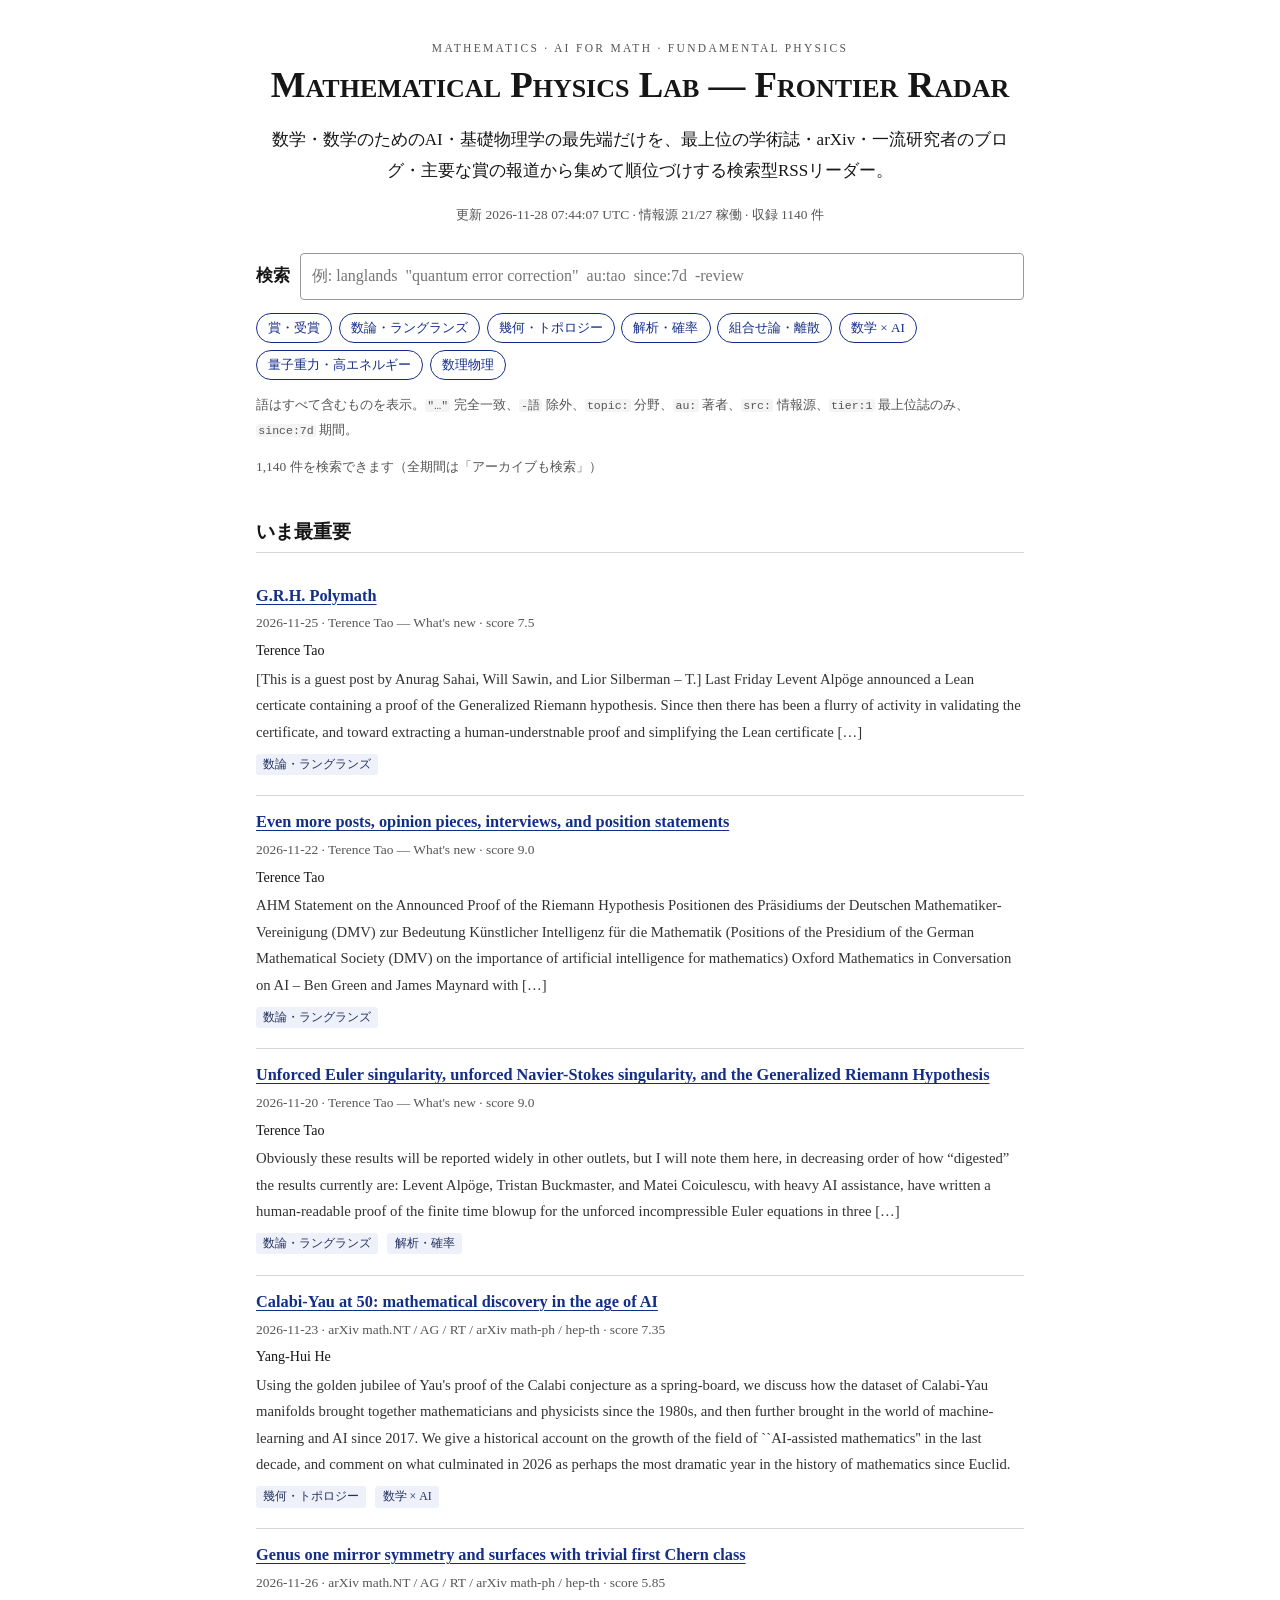
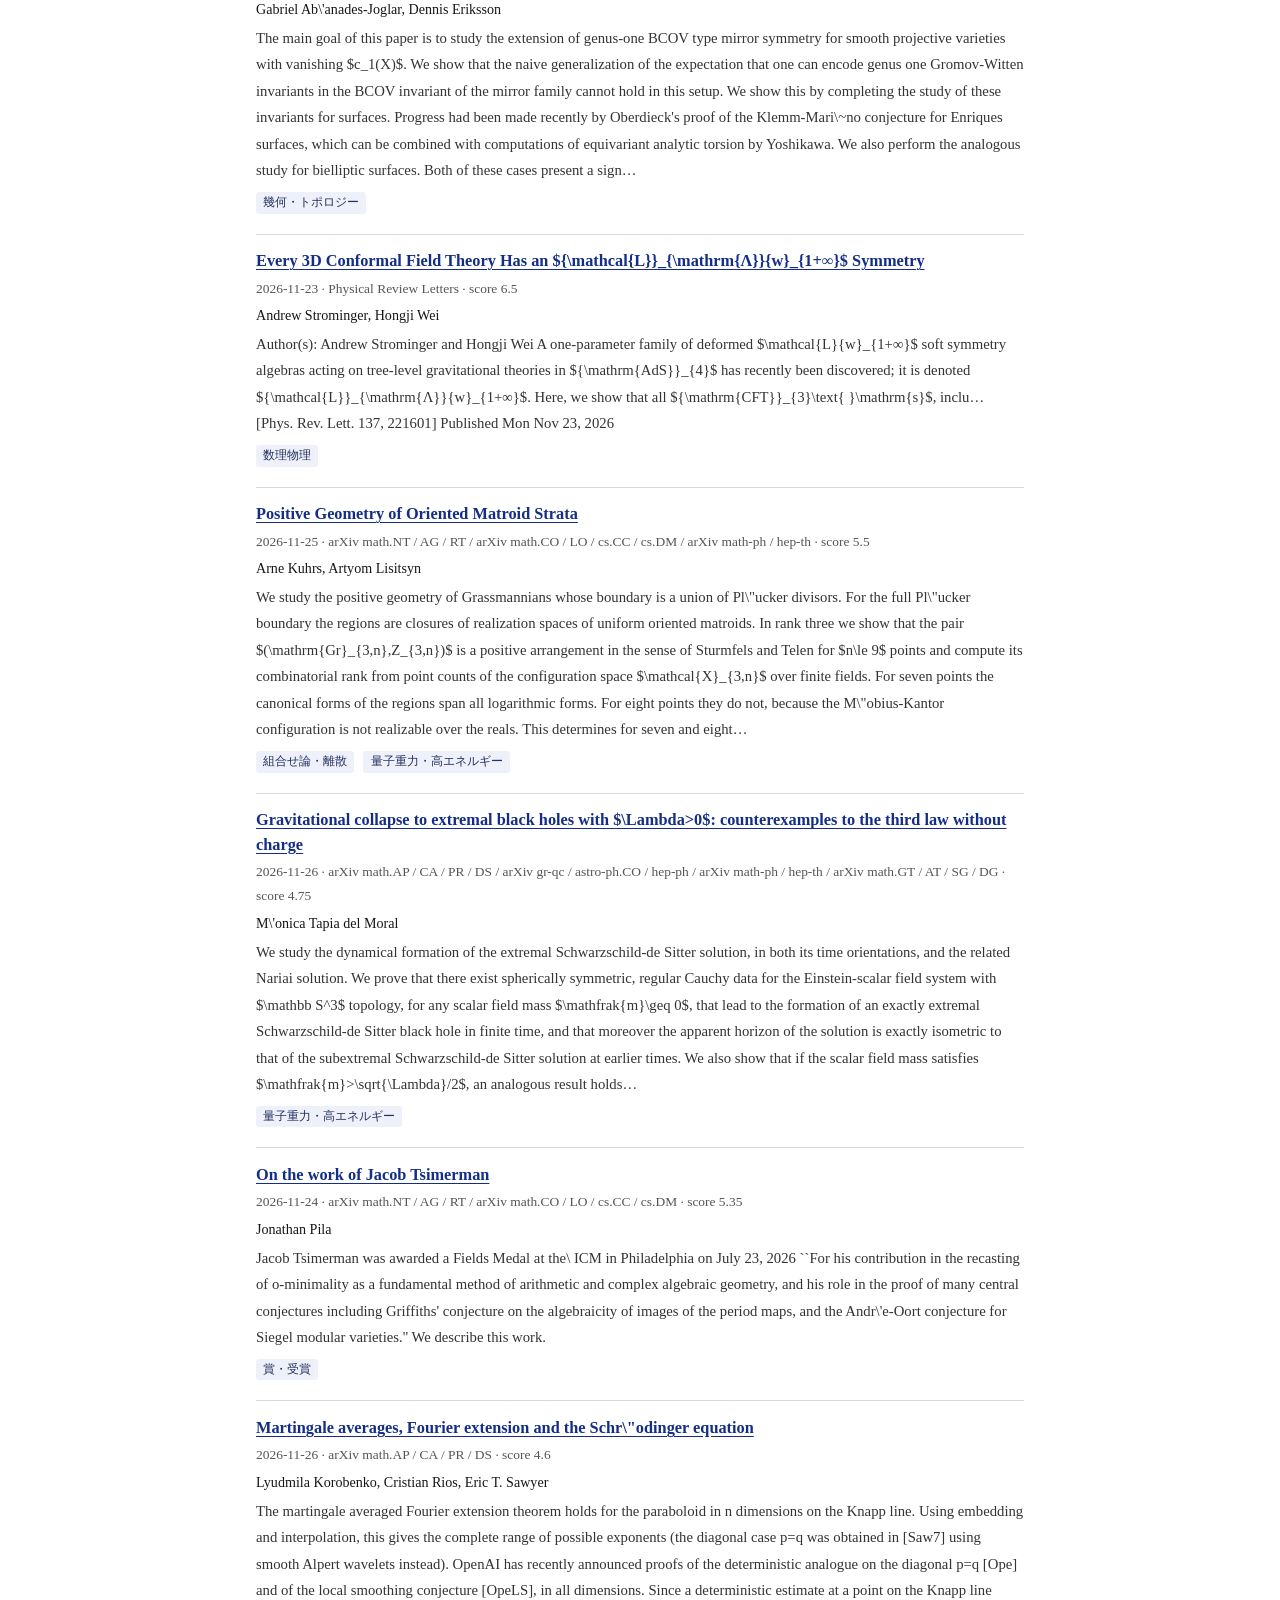
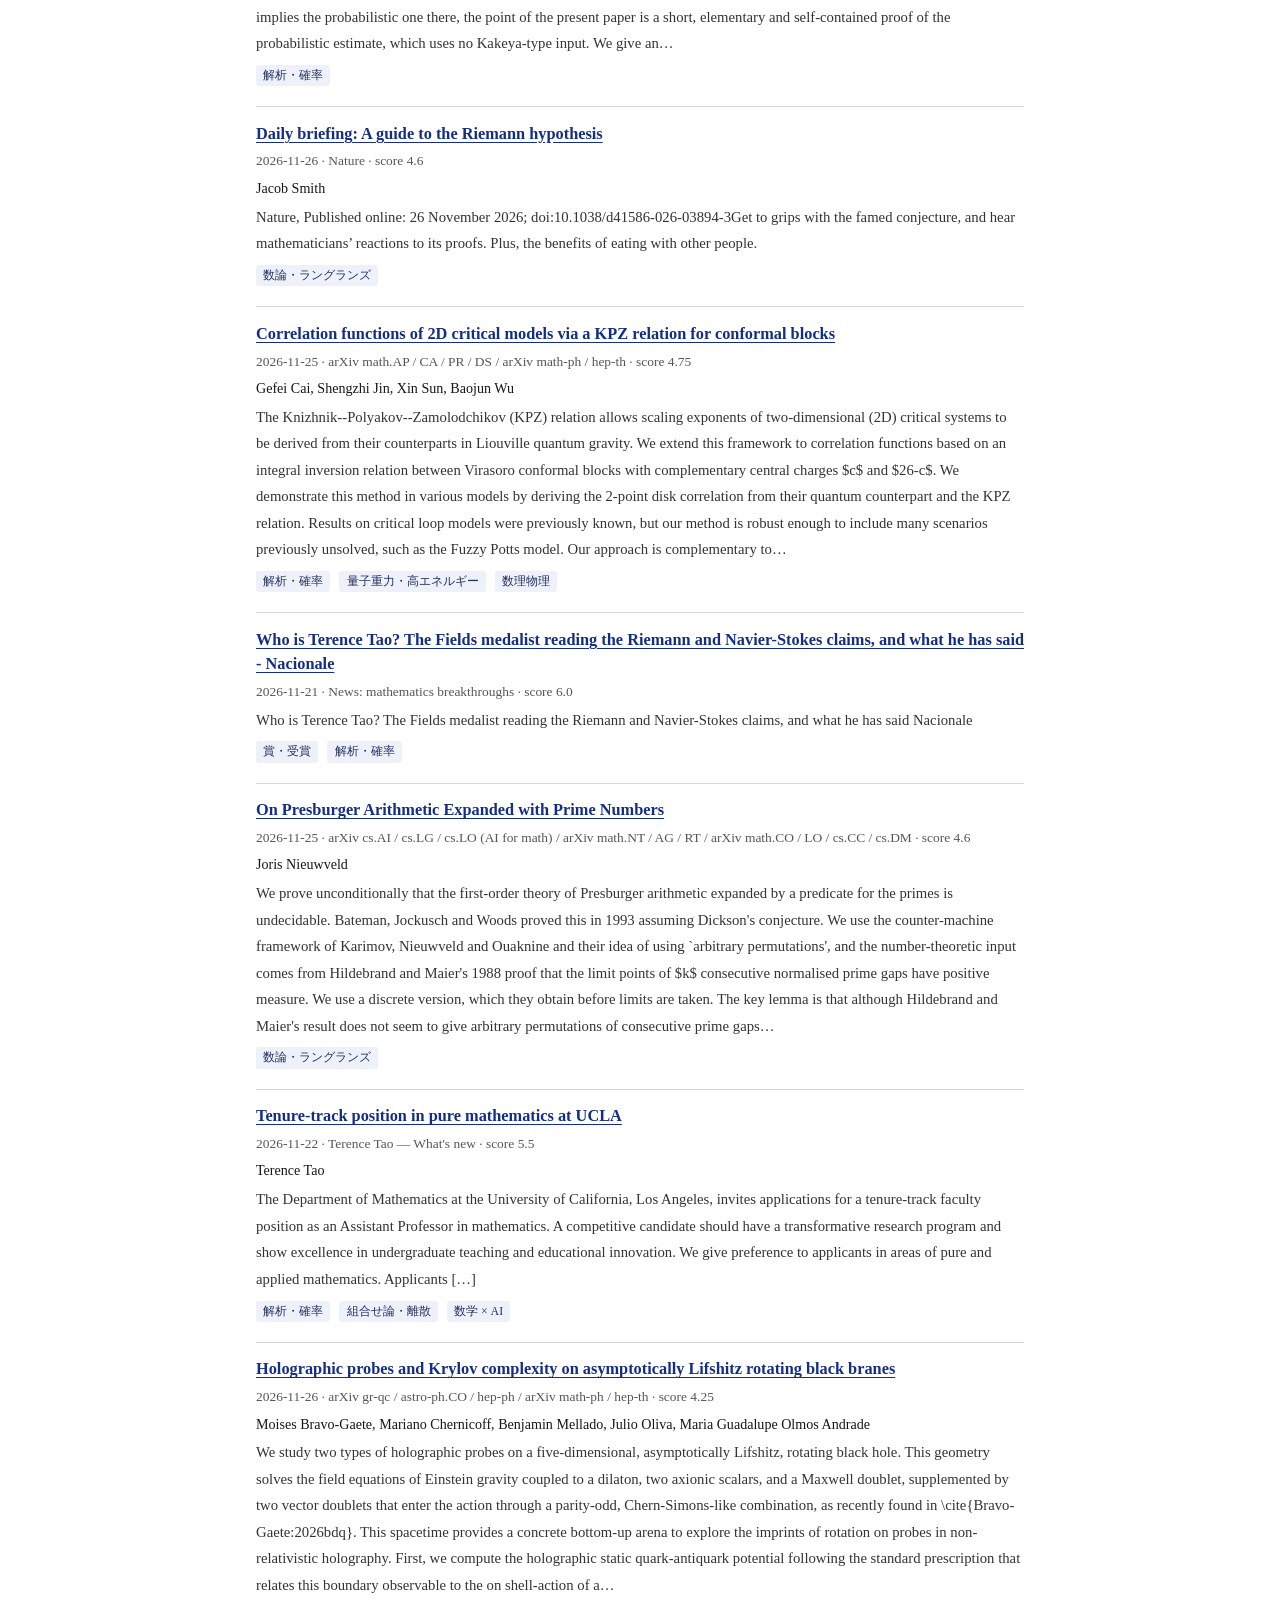
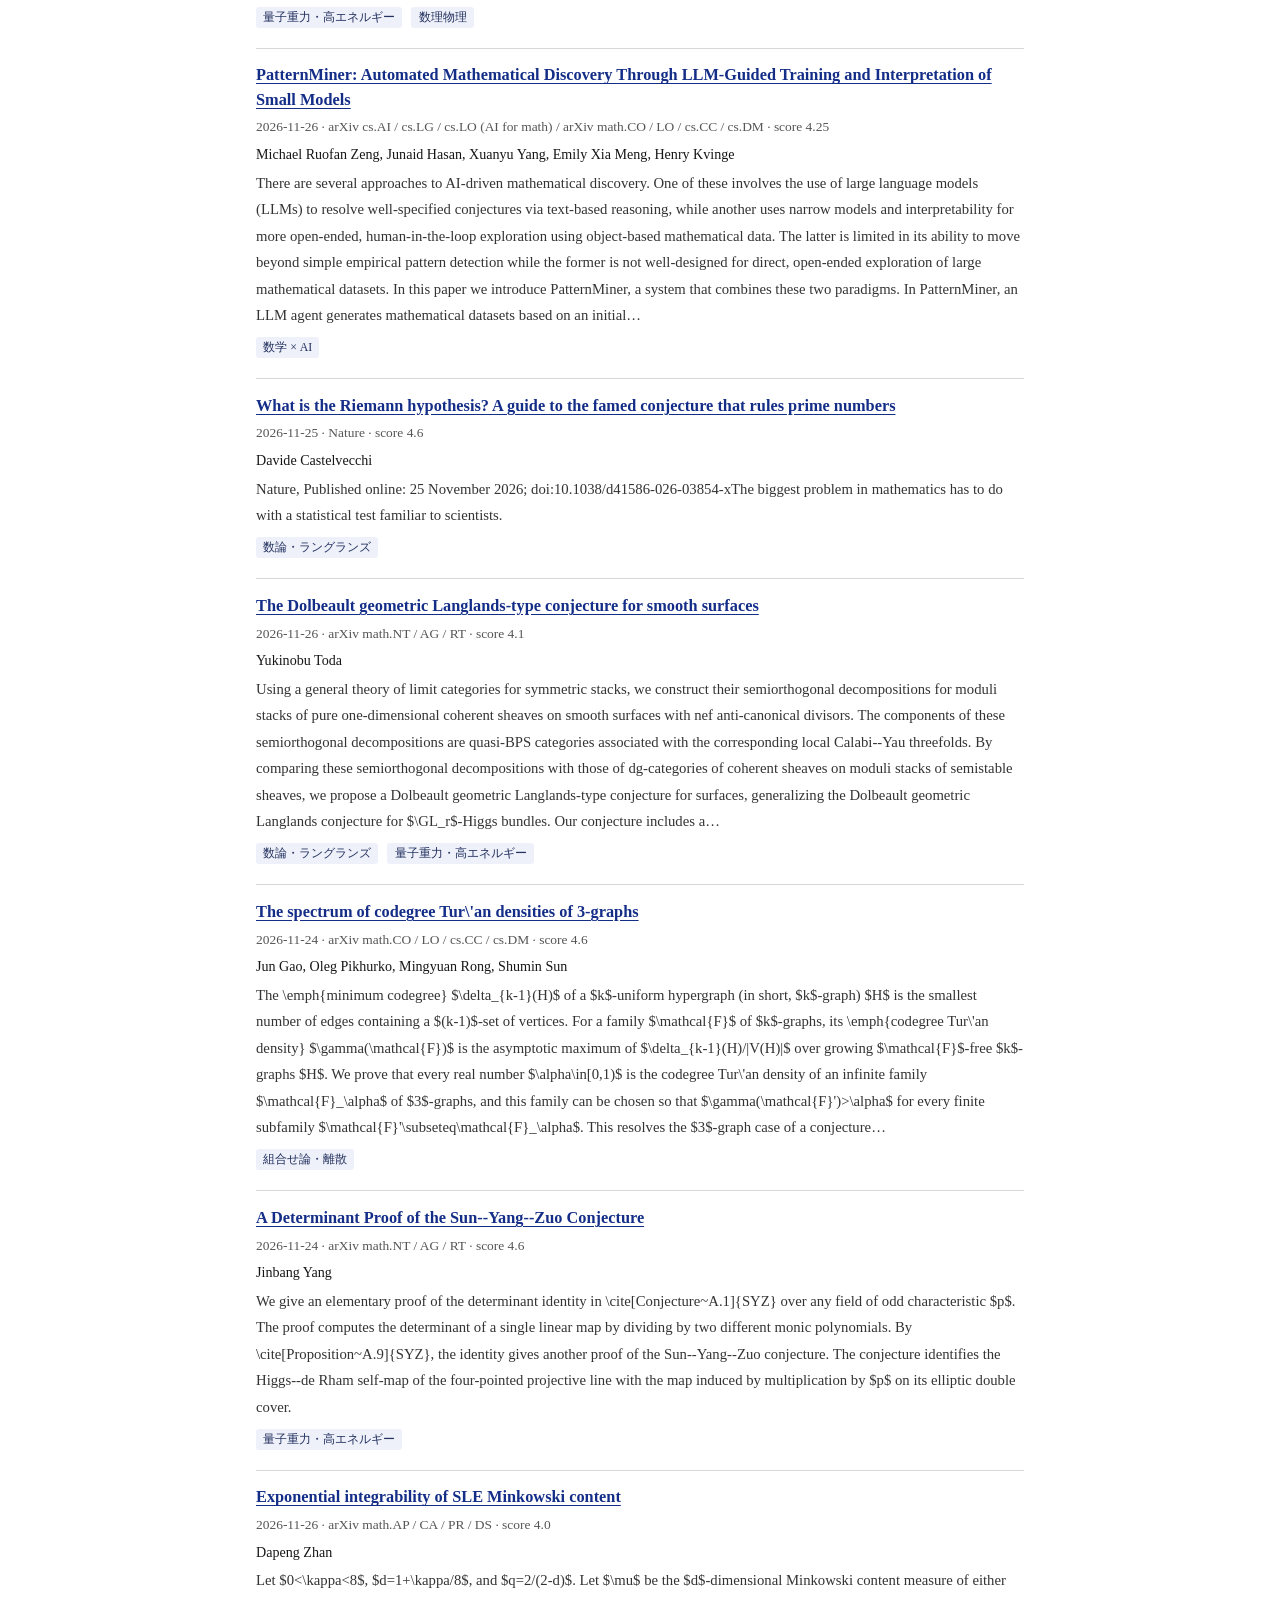
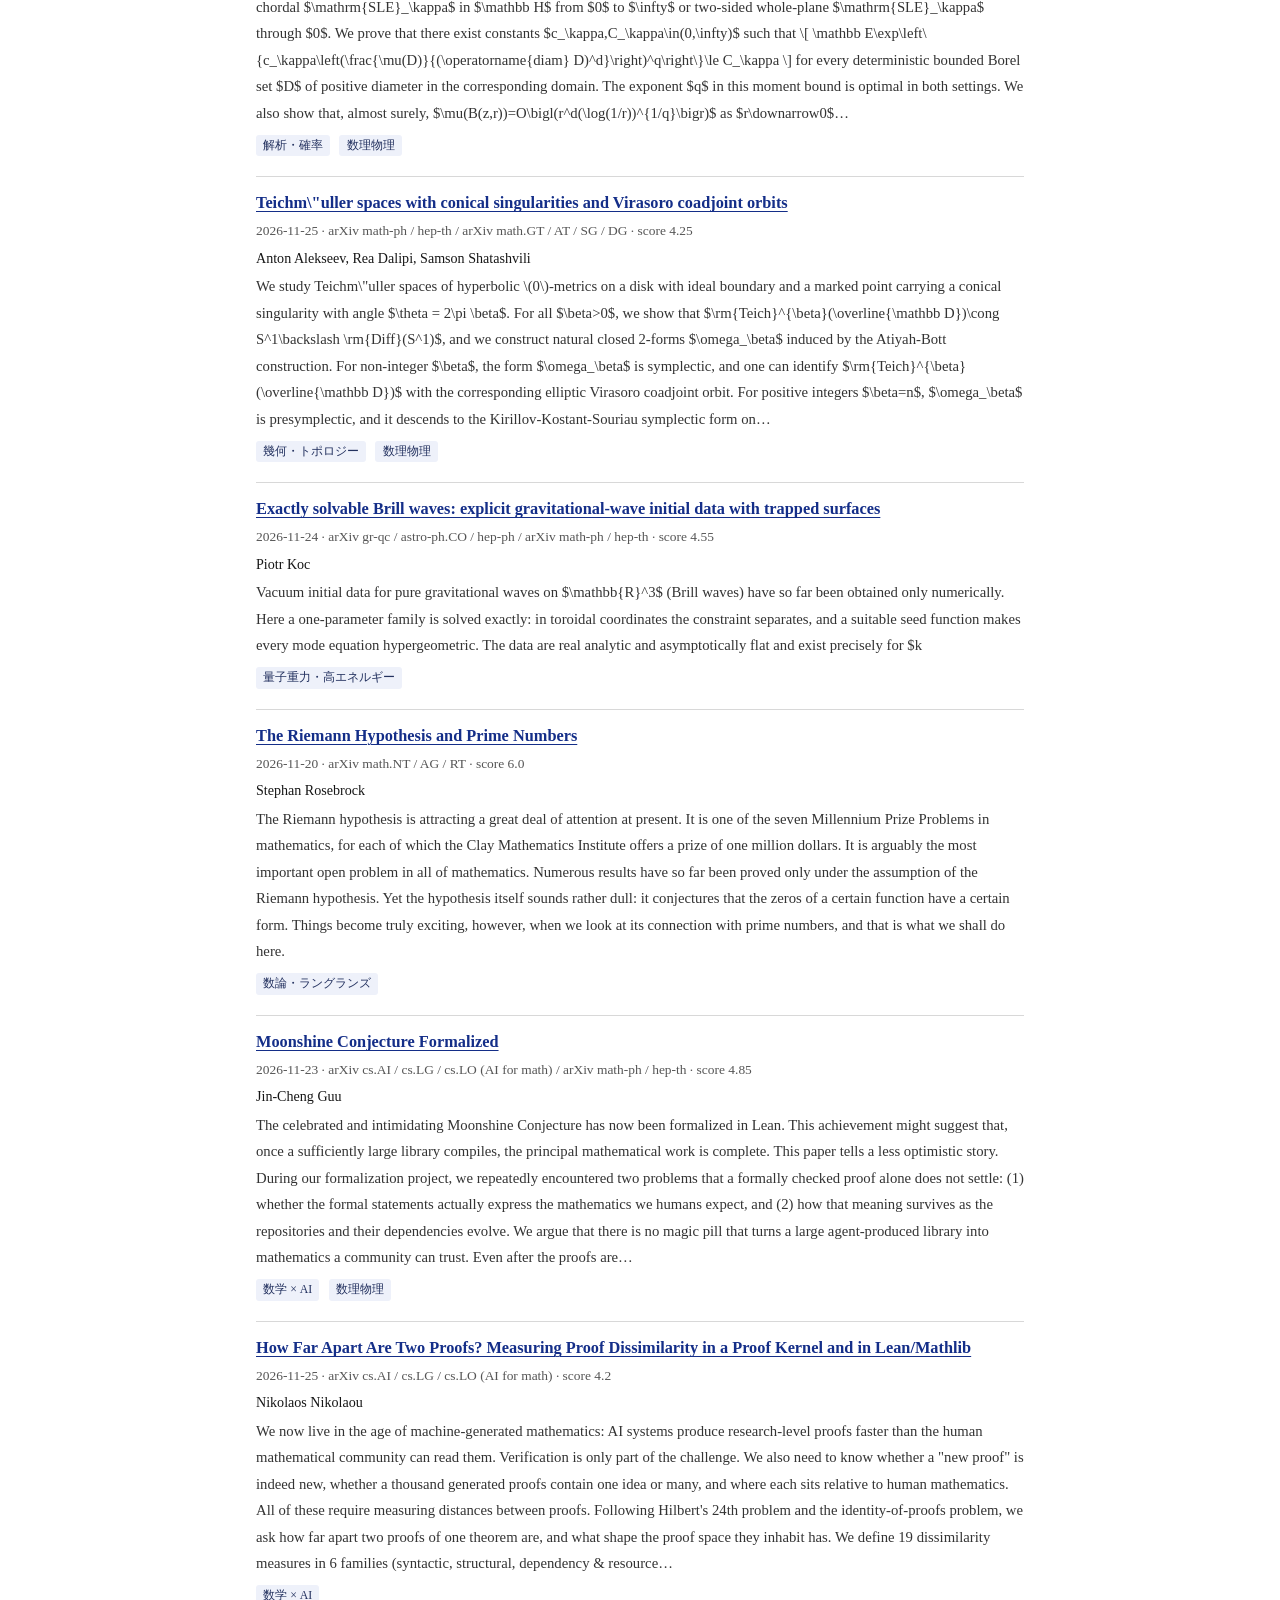
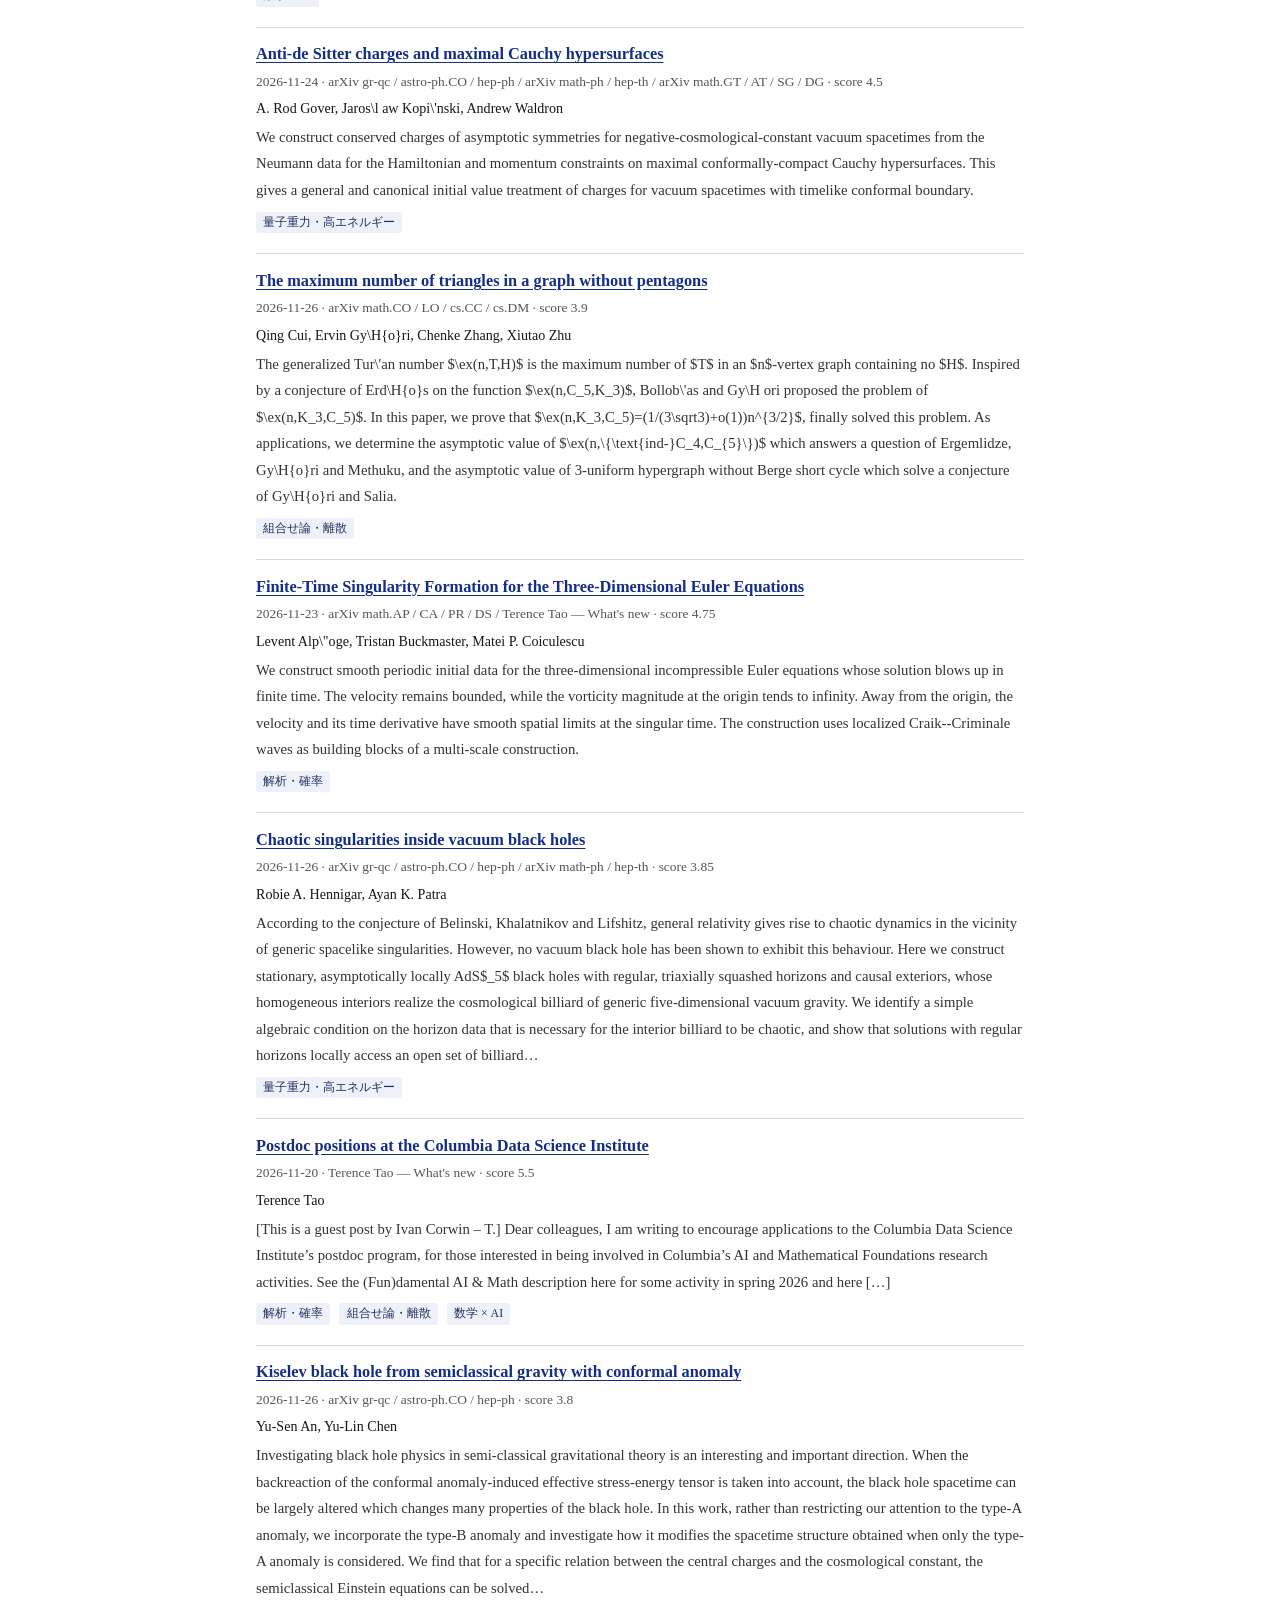
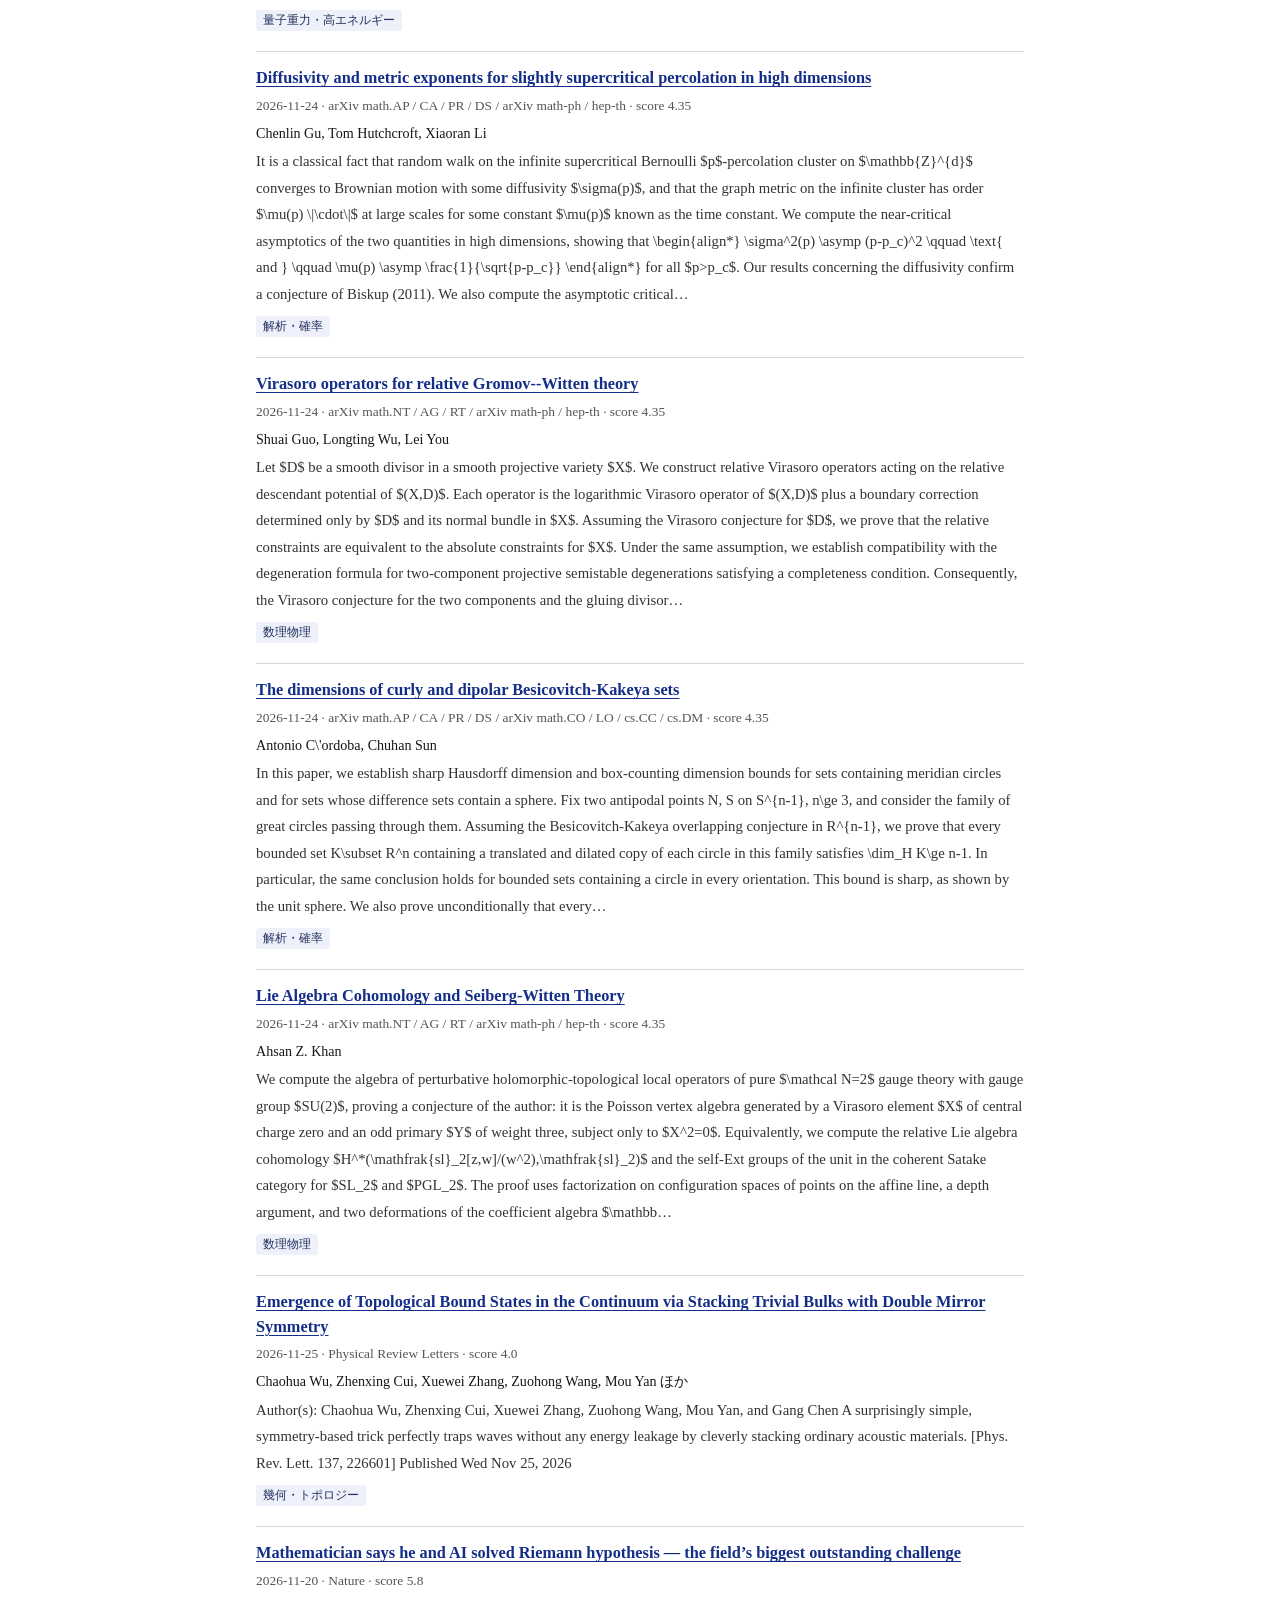
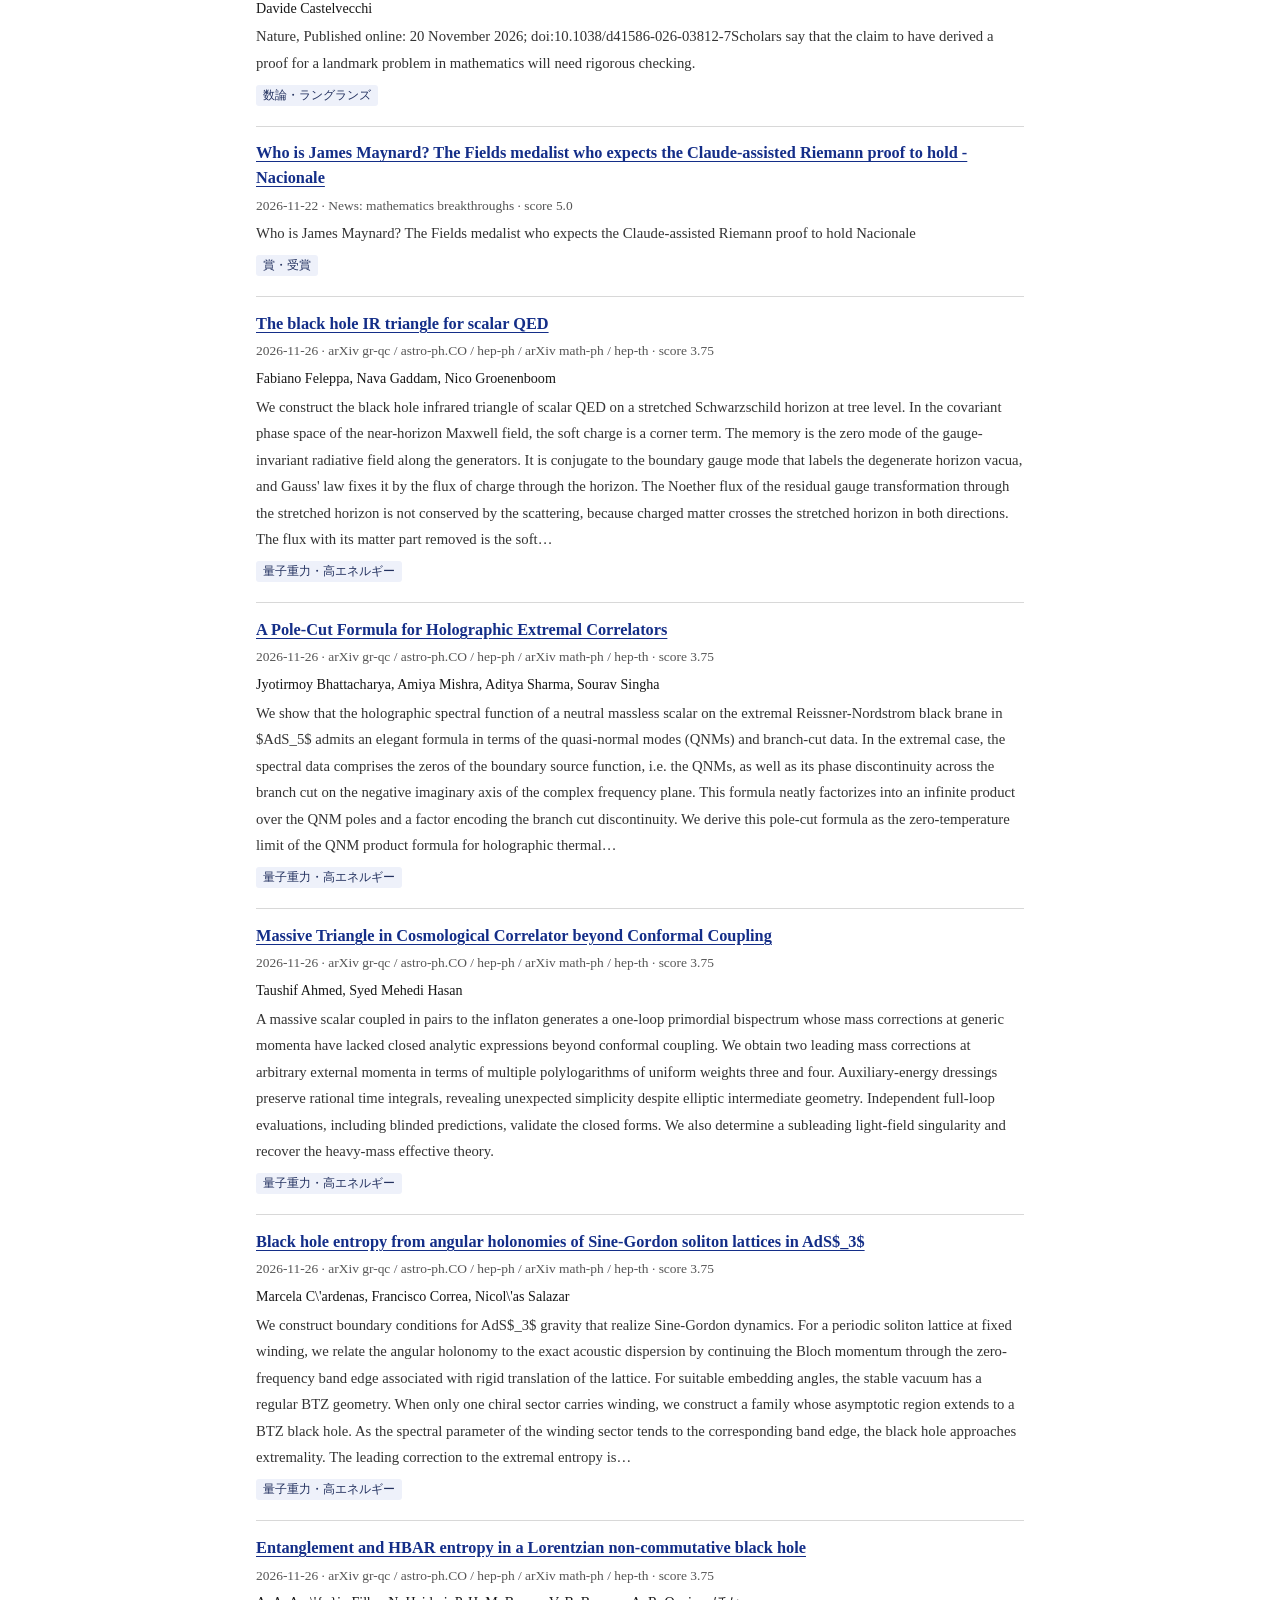
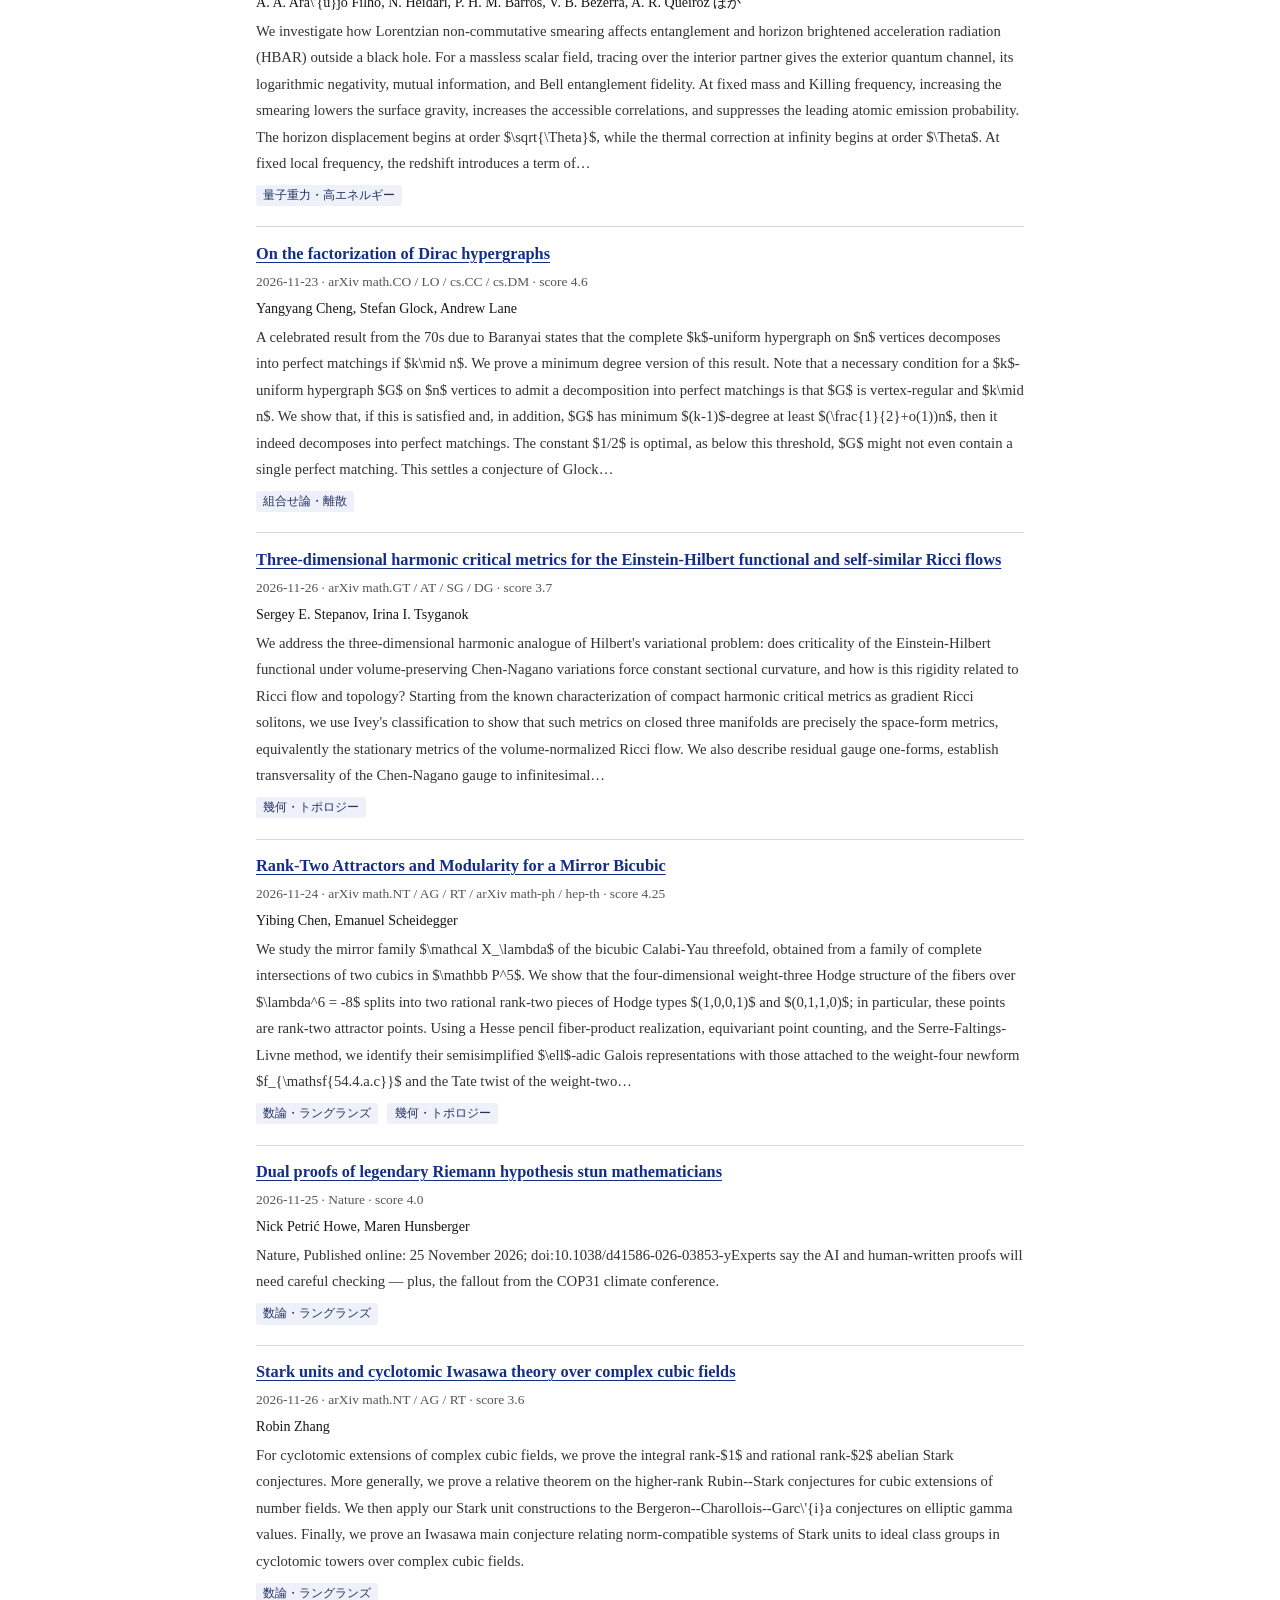
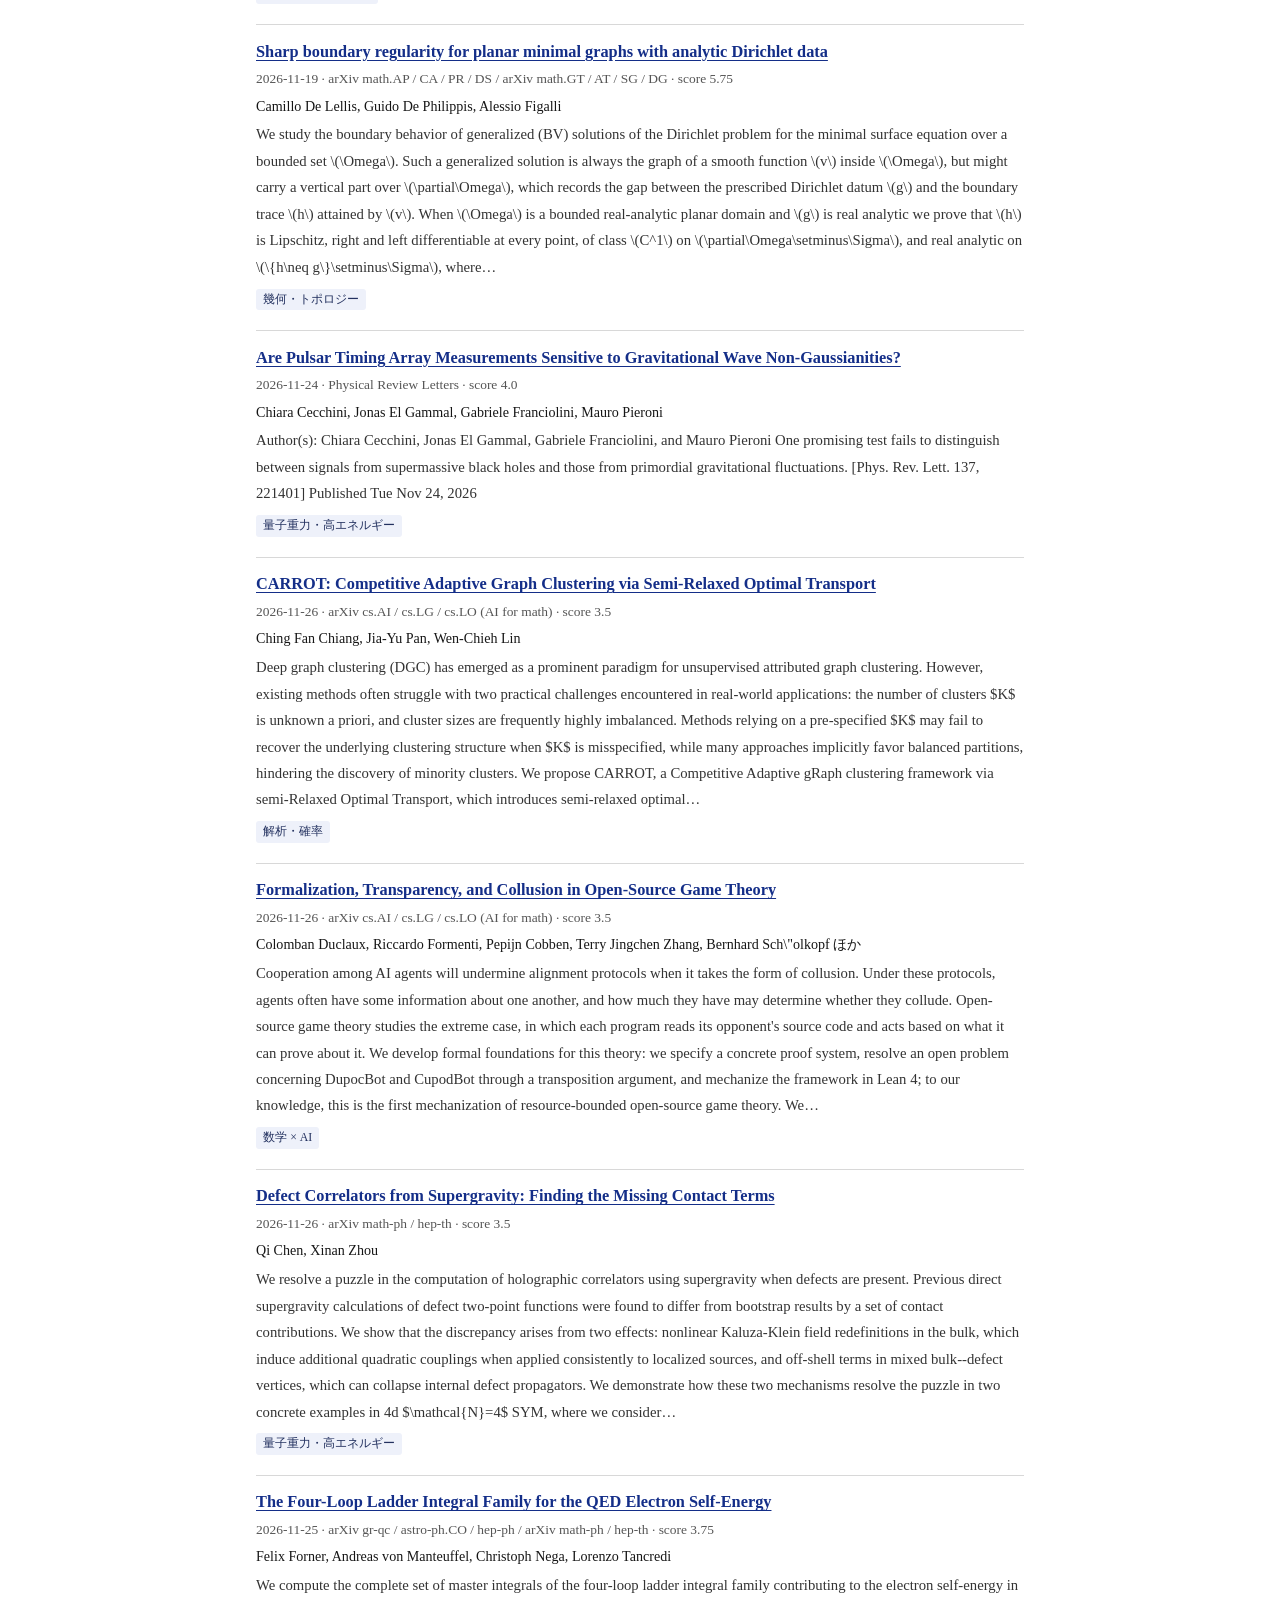
==== commit eaafd17b: "radar: update docs/radar (2026-11-28T07:45Z)" ====
--- a/docs/radar/index.html
+++ b/docs/radar/index.html
@@ -19,7 +19,7 @@
 <meta property="og:url" content="https://cosmolab.qd.je/radar/">
 <link rel="alternate" type="application/rss+xml" title="Mathematical Physics Lab — Frontier Radar" href="feed.xml">
 <link rel="stylesheet" href="radar.css">
-<script type="application/ld+json">{"@context": "https://schema.org", "@type": "ItemList", "name": "Mathematical Physics Lab — Frontier Radar", "dateModified": "2026-11-27T21:15:07Z", "itemListElement": [{"@type": "ListItem", "position": 1, "url": "https://terrytao.wordpress.com/2026/11/24/g-r-h-polymath/", "name": "G.R.H. Polymath"}, {"@type": "ListItem", "position": 2, "url": "https://terrytao.wordpress.com/2026/11/21/even-more-posts-opinion-pieces-interviews-and-position-statements/", "name": "Even more posts, opinion pieces, interviews, and position statements"}, {"@type": "ListItem", "position": 3, "url": "https://terrytao.wordpress.com/2026/11/20/unforced-euler-singularity-unforced-navier-stokes-singularity-and-the-generalized-riemann-hypothesis/", "name": "Unforced Euler singularity, unforced Navier-Stokes singularity, and the Generalized Riemann Hypothesis"}, {"@type": "ListItem", "position": 4, "url": "https://arxiv.org/abs/2611.26974", "name": "Calabi-Yau at 50: mathematical discovery in the age of AI"}, {"@type": "ListItem", "position": 5, "url": "https://arxiv.org/abs/2611.34594", "name": "Genus one mirror symmetry and surfaces with trivial first Chern class"}, {"@type": "ListItem", "position": 6, "url": "http://link.aps.org/doi/10.1103/64ht-cx15", "name": "Every 3D Conformal Field Theory Has an ${\\mathcal{L}}_{\\mathrm{Λ}}{w}_{1+∞}$ Symmetry"}, {"@type": "ListItem", "position": 7, "url": "https://arxiv.org/abs/2611.32956", "name": "Positive Geometry of Oriented Matroid Strata"}, {"@type": "ListItem", "position": 8, "url": "https://arxiv.org/abs/2611.34542", "name": "Gravitational collapse to extremal black holes with $\\Lambda\u003e0$: counterexamples to the third law without charge"}, {"@type": "ListItem", "position": 9, "url": "https://arxiv.org/abs/2611.30644", "name": "On the work of Jacob Tsimerman"}, {"@type": "ListItem", "position": 10, "url": "https://arxiv.org/abs/2611.33608", "name": "Martingale averages, Fourier extension and the Schr\\\"odinger equation"}, {"@type": "ListItem", "position": 11, "url": "https://www.nature.com/articles/d41586-026-03894-3", "name": "Daily briefing: A guide to the Riemann hypothesis"}, {"@type": "ListItem", "position": 12, "url": "https://arxiv.org/abs/2611.32485", "name": "Correlation functions of 2D critical models via a KPZ relation for conformal blocks"}, {"@type": "ListItem", "position": 13, "url": "https://news.google.com/rss/articles/[base64]?oc=5", "name": "Who is Terence Tao? The Fields medalist reading the Riemann and Navier-Stokes claims, and what he has said - Nacionale"}, {"@type": "ListItem", "position": 14, "url": "https://arxiv.org/abs/2611.32977", "name": "On Presburger Arithmetic Expanded with Prime Numbers"}, {"@type": "ListItem", "position": 15, "url": "https://terrytao.wordpress.com/2026/11/22/tenure-track-position-in-pure-mathematics-at-ucla/", "name": "Tenure-track position in pure mathematics at UCLA"}, {"@type": "ListItem", "position": 16, "url": "https://arxiv.org/abs/2611.33599", "name": "Holographic probes and Krylov complexity on asymptotically Lifshitz rotating black branes"}, {"@type": "ListItem", "position": 17, "url": "https://arxiv.org/abs/2611.33966", "name": "PatternMiner: Automated Mathematical Discovery Through LLM-Guided Training and Interpretation of Small Models"}, {"@type": "ListItem", "position": 18, "url": "https://www.nature.com/articles/d41586-026-03854-x", "name": "What is the Riemann hypothesis? A guide to the famed conjecture that rules prime numbers"}, {"@type": "ListItem", "position": 19, "url": "https://arxiv.org/abs/2611.33778", "name": "The Dolbeault geometric Langlands-type conjecture for smooth surfaces"}, {"@type": "ListItem", "position": 20, "url": "https://arxiv.org/abs/2611.30861", "name": "The spectrum of codegree Tur\\'an densities of 3-graphs"}, {"@type": "ListItem", "position": 21, "url": "https://arxiv.org/abs/2611.29308", "name": "A Determinant Proof of the Sun--Yang--Zuo Conjecture"}, {"@type": "ListItem", "position": 22, "url": "https://arxiv.org/abs/2611.34878", "name": "Exponential integrability of SLE Minkowski content"}, {"@type": "ListItem", "position": 23, "url": "https://arxiv.org/abs/2611.32644", "name": "Teichm\\\"uller spaces with conical singularities and Virasoro coadjoint orbits"}, {"@type": "ListItem", "position": 24, "url": "https://arxiv.org/abs/2611.28758", "name": "Exactly solvable Brill waves: explicit gravitational-wave initial data with trapped surfaces"}, {"@type": "ListItem", "position": 25, "url": "https://arxiv.org/abs/2611.25753", "name": "The Riemann Hypothesis and Prime Numbers"}, {"@type": "ListItem", "position": 26, "url": "https://arxiv.org/abs/2611.27001", "name": "Moonshine Conjecture Formalized"}, {"@type": "ListItem", "position": 27, "url": "https://arxiv.org/abs/2611.31811", "name": "How Far Apart Are Two Proofs? Measuring Proof Dissimilarity in a Proof Kernel and in Lean/Mathlib"}, {"@type": "ListItem", "position": 28, "url": "https://arxiv.org/abs/2611.28989", "name": "Anti-de Sitter charges and maximal Cauchy hypersurfaces"}, {"@type": "ListItem", "position": 29, "url": "https://arxiv.org/abs/2611.33685", "name": "The maximum number of triangles in a graph without pentagons"}, {"@type": "ListItem", "position": 30, "url": "https://arxiv.org/abs/2611.26772", "name": "Finite-Time Singularity Formation for the Three-Dimensional Euler Equations"}]}</script>
+<script type="application/ld+json">{"@context": "https://schema.org", "@type": "ItemList", "name": "Mathematical Physics Lab — Frontier Radar", "dateModified": "2026-11-28T07:44:07Z", "itemListElement": [{"@type": "ListItem", "position": 1, "url": "https://terrytao.wordpress.com/2026/11/24/g-r-h-polymath/", "name": "G.R.H. Polymath"}, {"@type": "ListItem", "position": 2, "url": "https://terrytao.wordpress.com/2026/11/21/even-more-posts-opinion-pieces-interviews-and-position-statements/", "name": "Even more posts, opinion pieces, interviews, and position statements"}, {"@type": "ListItem", "position": 3, "url": "https://terrytao.wordpress.com/2026/11/20/unforced-euler-singularity-unforced-navier-stokes-singularity-and-the-generalized-riemann-hypothesis/", "name": "Unforced Euler singularity, unforced Navier-Stokes singularity, and the Generalized Riemann Hypothesis"}, {"@type": "ListItem", "position": 4, "url": "https://arxiv.org/abs/2611.26974", "name": "Calabi-Yau at 50: mathematical discovery in the age of AI"}, {"@type": "ListItem", "position": 5, "url": "https://arxiv.org/abs/2611.34594", "name": "Genus one mirror symmetry and surfaces with trivial first Chern class"}, {"@type": "ListItem", "position": 6, "url": "http://link.aps.org/doi/10.1103/64ht-cx15", "name": "Every 3D Conformal Field Theory Has an ${\\mathcal{L}}_{\\mathrm{Λ}}{w}_{1+∞}$ Symmetry"}, {"@type": "ListItem", "position": 7, "url": "https://arxiv.org/abs/2611.32956", "name": "Positive Geometry of Oriented Matroid Strata"}, {"@type": "ListItem", "position": 8, "url": "https://arxiv.org/abs/2611.34542", "name": "Gravitational collapse to extremal black holes with $\\Lambda\u003e0$: counterexamples to the third law without charge"}, {"@type": "ListItem", "position": 9, "url": "https://arxiv.org/abs/2611.30644", "name": "On the work of Jacob Tsimerman"}, {"@type": "ListItem", "position": 10, "url": "https://arxiv.org/abs/2611.33608", "name": "Martingale averages, Fourier extension and the Schr\\\"odinger equation"}, {"@type": "ListItem", "position": 11, "url": "https://www.nature.com/articles/d41586-026-03894-3", "name": "Daily briefing: A guide to the Riemann hypothesis"}, {"@type": "ListItem", "position": 12, "url": "https://arxiv.org/abs/2611.32485", "name": "Correlation functions of 2D critical models via a KPZ relation for conformal blocks"}, {"@type": "ListItem", "position": 13, "url": "https://news.google.com/rss/articles/[base64]?oc=5", "name": "Who is Terence Tao? The Fields medalist reading the Riemann and Navier-Stokes claims, and what he has said - Nacionale"}, {"@type": "ListItem", "position": 14, "url": "https://arxiv.org/abs/2611.32977", "name": "On Presburger Arithmetic Expanded with Prime Numbers"}, {"@type": "ListItem", "position": 15, "url": "https://terrytao.wordpress.com/2026/11/22/tenure-track-position-in-pure-mathematics-at-ucla/", "name": "Tenure-track position in pure mathematics at UCLA"}, {"@type": "ListItem", "position": 16, "url": "https://arxiv.org/abs/2611.33599", "name": "Holographic probes and Krylov complexity on asymptotically Lifshitz rotating black branes"}, {"@type": "ListItem", "position": 17, "url": "https://arxiv.org/abs/2611.33966", "name": "PatternMiner: Automated Mathematical Discovery Through LLM-Guided Training and Interpretation of Small Models"}, {"@type": "ListItem", "position": 18, "url": "https://www.nature.com/articles/d41586-026-03854-x", "name": "What is the Riemann hypothesis? A guide to the famed conjecture that rules prime numbers"}, {"@type": "ListItem", "position": 19, "url": "https://arxiv.org/abs/2611.33778", "name": "The Dolbeault geometric Langlands-type conjecture for smooth surfaces"}, {"@type": "ListItem", "position": 20, "url": "https://arxiv.org/abs/2611.30861", "name": "The spectrum of codegree Tur\\'an densities of 3-graphs"}, {"@type": "ListItem", "position": 21, "url": "https://arxiv.org/abs/2611.29308", "name": "A Determinant Proof of the Sun--Yang--Zuo Conjecture"}, {"@type": "ListItem", "position": 22, "url": "https://arxiv.org/abs/2611.34878", "name": "Exponential integrability of SLE Minkowski content"}, {"@type": "ListItem", "position": 23, "url": "https://arxiv.org/abs/2611.32644", "name": "Teichm\\\"uller spaces with conical singularities and Virasoro coadjoint orbits"}, {"@type": "ListItem", "position": 24, "url": "https://arxiv.org/abs/2611.28758", "name": "Exactly solvable Brill waves: explicit gravitational-wave initial data with trapped surfaces"}, {"@type": "ListItem", "position": 25, "url": "https://arxiv.org/abs/2611.25753", "name": "The Riemann Hypothesis and Prime Numbers"}, {"@type": "ListItem", "position": 26, "url": "https://arxiv.org/abs/2611.27001", "name": "Moonshine Conjecture Formalized"}, {"@type": "ListItem", "position": 27, "url": "https://arxiv.org/abs/2611.31811", "name": "How Far Apart Are Two Proofs? Measuring Proof Dissimilarity in a Proof Kernel and in Lean/Mathlib"}, {"@type": "ListItem", "position": 28, "url": "https://arxiv.org/abs/2611.28989", "name": "Anti-de Sitter charges and maximal Cauchy hypersurfaces"}, {"@type": "ListItem", "position": 29, "url": "https://arxiv.org/abs/2611.33685", "name": "The maximum number of triangles in a graph without pentagons"}, {"@type": "ListItem", "position": 30, "url": "https://arxiv.org/abs/2611.26772", "name": "Finite-Time Singularity Formation for the Three-Dimensional Euler Equations"}]}</script>
 <script src="radar.js" defer></script>
 </head>
 <body>
@@ -27,8 +27,8 @@
 <p class="kicker">Mathematics · AI for Math · Fundamental Physics</p>
 <h1>Mathematical Physics Lab — Frontier Radar</h1>
 <p>数学・数学のためのAI・基礎物理学の最先端だけを、最上位の学術誌・arXiv・一流研究者のブログ・主要な賞の報道から集めて順位づけする検索型RSSリーダー。</p>
-<p class="meta">更新 <time datetime="2026-11-27T21:15:07Z">2026-11-27 21:15:07 UTC</time>
- · 情報源 22/27 稼働 · 収録 1124 件</p>
+<p class="meta">更新 <time datetime="2026-11-28T07:44:07Z">2026-11-28 07:44:07 UTC</time>
+ · 情報源 21/27 稼働 · 収録 1140 件</p>
 </header>
 <main>
 <section aria-label="検索">
@@ -47,7 +47,7 @@
 </section>
 <section aria-labelledby="feeds">
 <h2 id="feeds">RSS で購読</h2>
-<ul class="feeds"><li><a href="feed.xml">すべて（上位）</a></li><li><a href="feed-prizes.xml">賞・受賞</a> <span class="count">26</span></li><li><a href="feed-number-theory.xml">数論・ラングランズ</a> <span class="count">226</span></li><li><a href="feed-geometry-topology.xml">幾何・トポロジー</a> <span class="count">90</span></li><li><a href="feed-analysis-probability.xml">解析・確率</a> <span class="count">121</span></li><li><a href="feed-combinatorics.xml">組合せ論・離散</a> <span class="count">72</span></li><li><a href="feed-math-ai.xml">数学 × AI</a> <span class="count">54</span></li><li><a href="feed-hep-gravity.xml">量子重力・高エネルギー</a> <span class="count">536</span></li><li><a href="feed-math-physics.xml">数理物理</a> <span class="count">74</span></li></ul>
+<ul class="feeds"><li><a href="feed.xml">すべて（上位）</a></li><li><a href="feed-prizes.xml">賞・受賞</a> <span class="count">28</span></li><li><a href="feed-number-theory.xml">数論・ラングランズ</a> <span class="count">226</span></li><li><a href="feed-geometry-topology.xml">幾何・トポロジー</a> <span class="count">90</span></li><li><a href="feed-analysis-probability.xml">解析・確率</a> <span class="count">121</span></li><li><a href="feed-combinatorics.xml">組合せ論・離散</a> <span class="count">72</span></li><li><a href="feed-math-ai.xml">数学 × AI</a> <span class="count">54</span></li><li><a href="feed-hep-gravity.xml">量子重力・高エネルギー</a> <span class="count">550</span></li><li><a href="feed-math-physics.xml">数理物理</a> <span class="count">74</span></li></ul>
 <p class="meta"><a href="sources.opml">情報源の一覧（OPML）</a> · <a href="radar.json">検索用データ（JSON）</a></p>
 </section>
 </main>
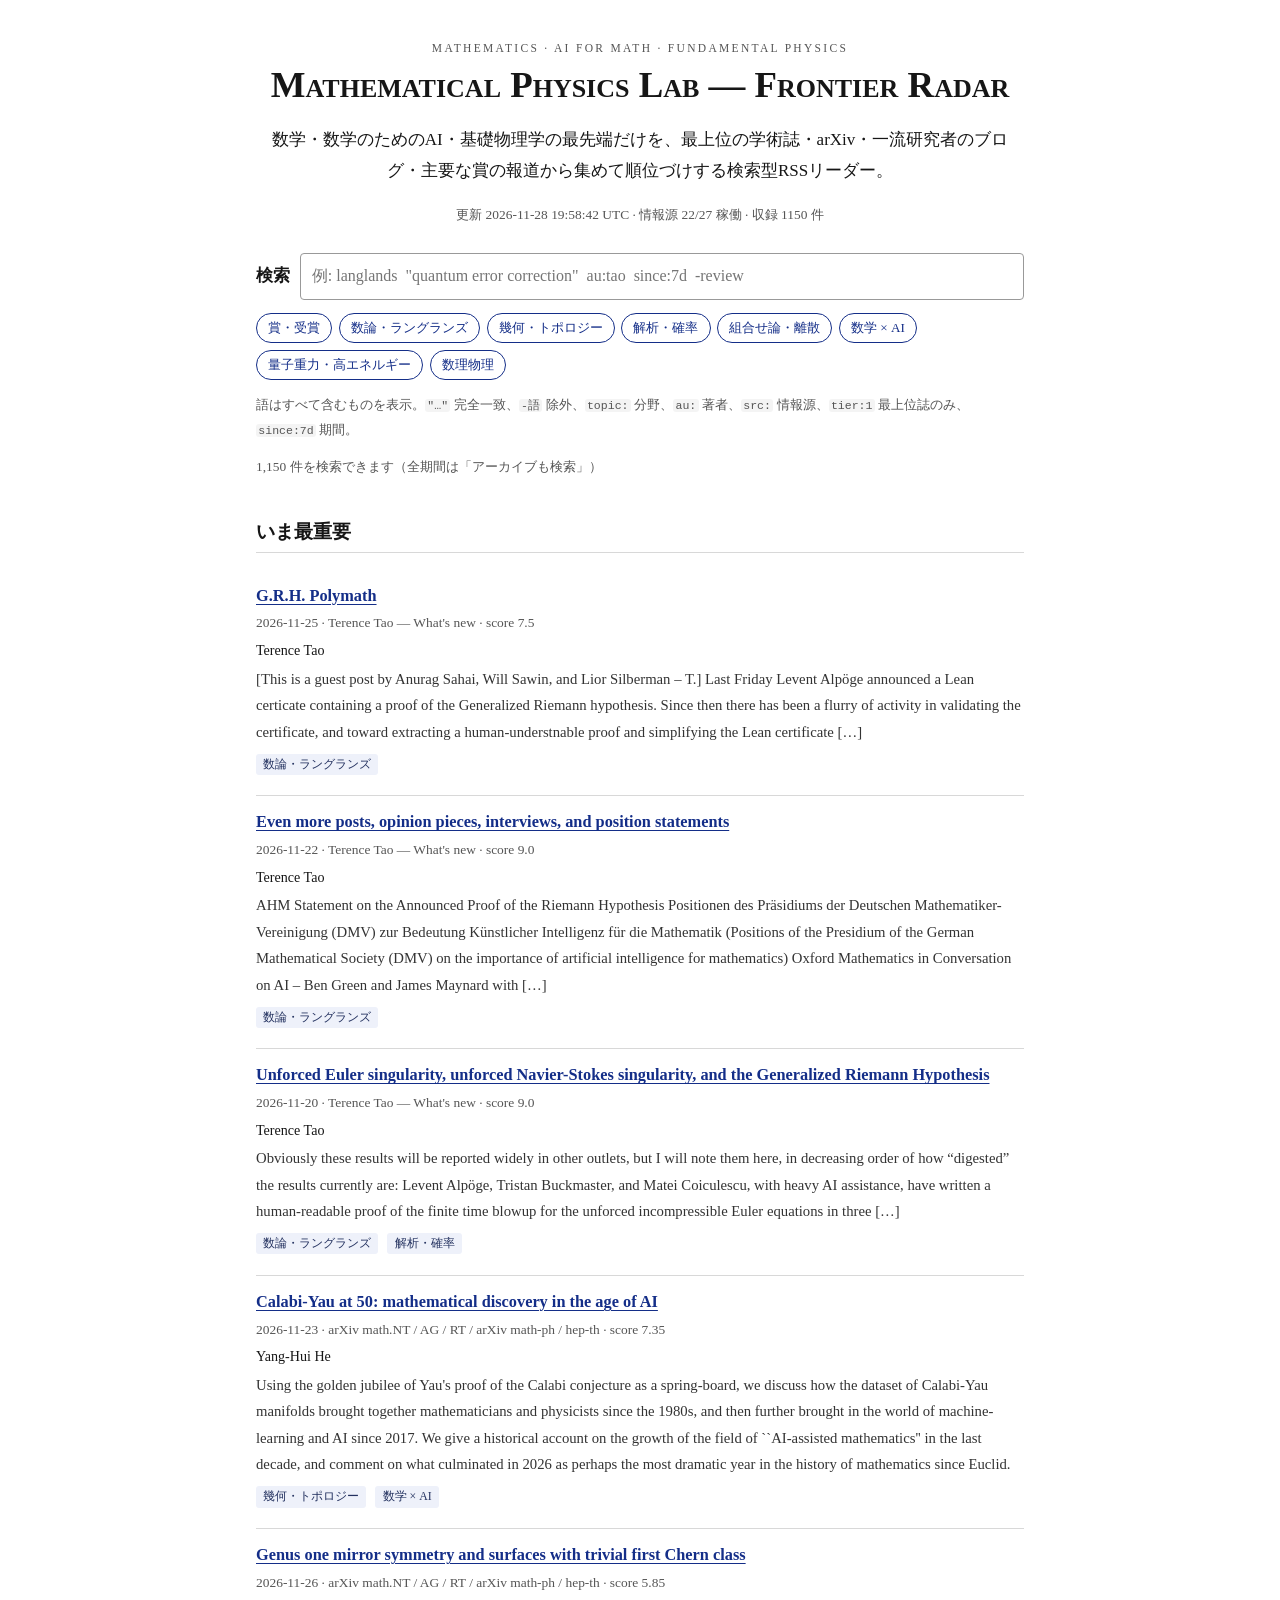
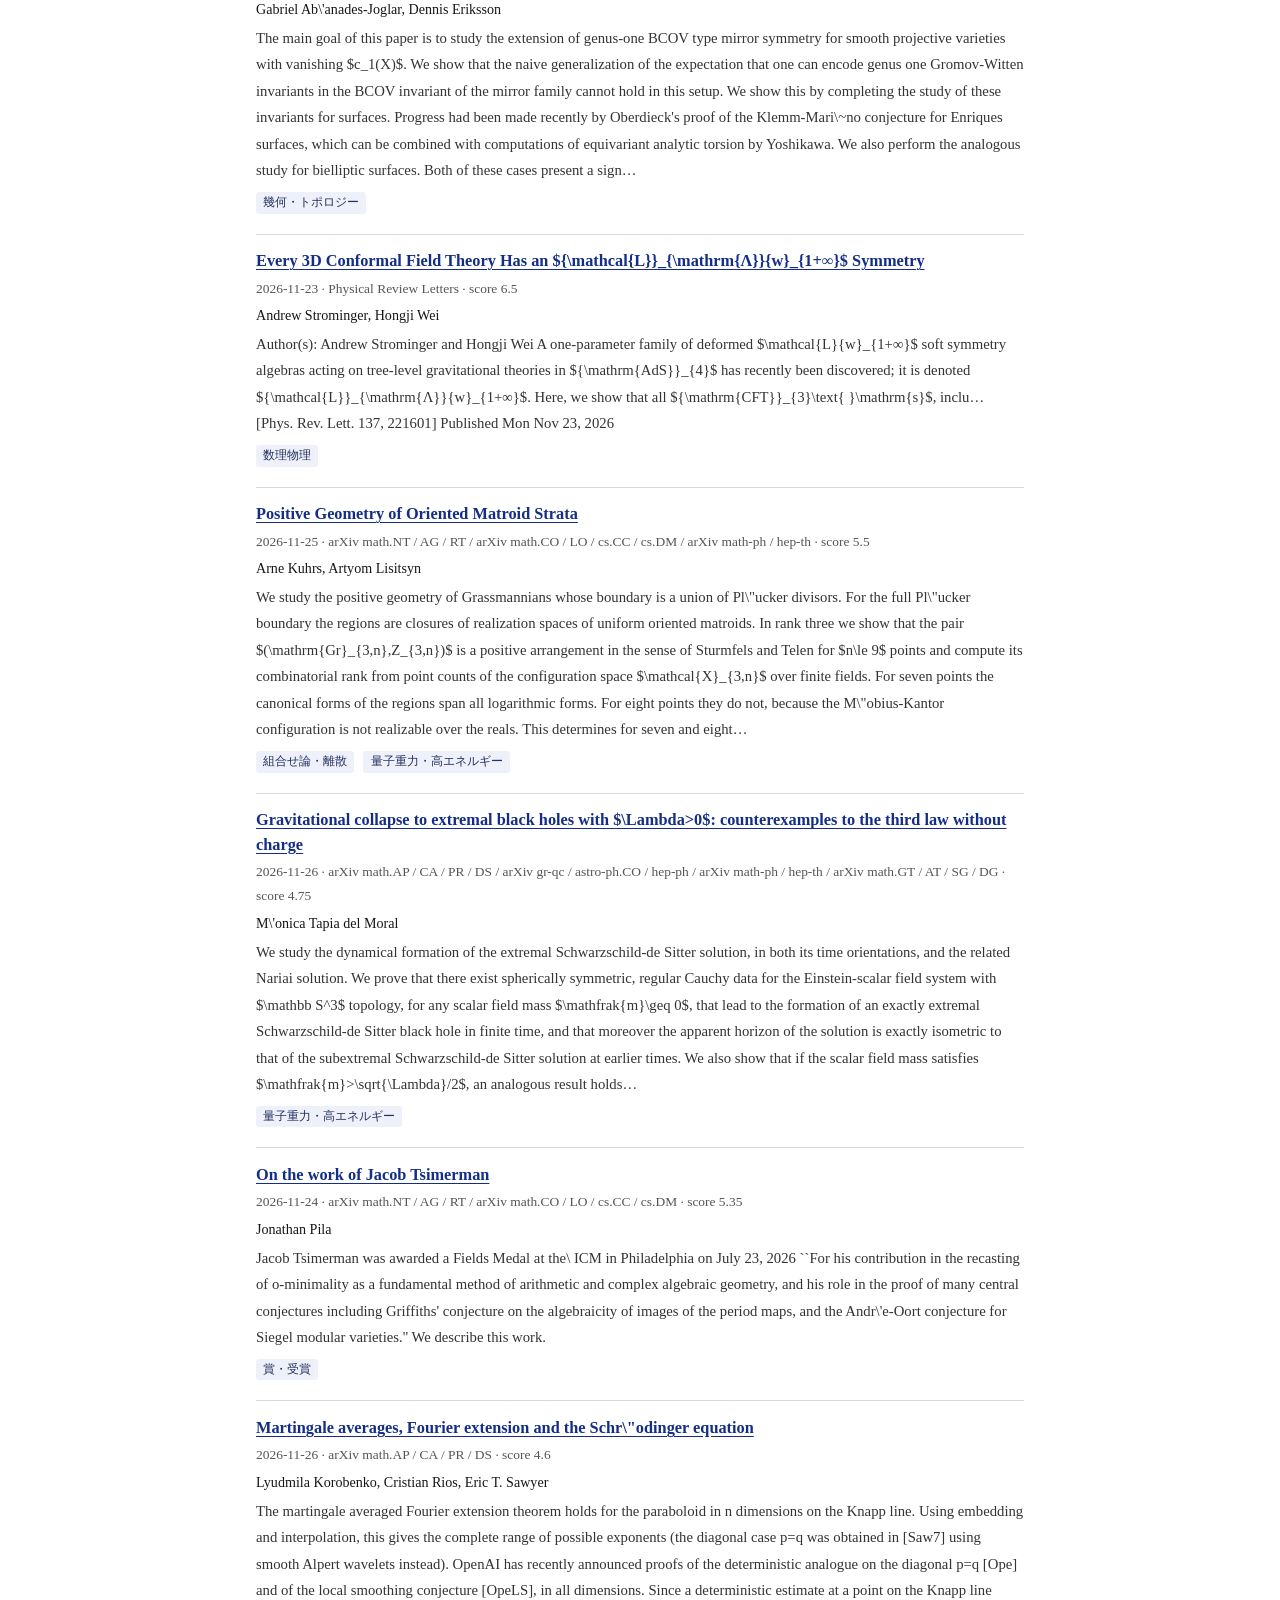
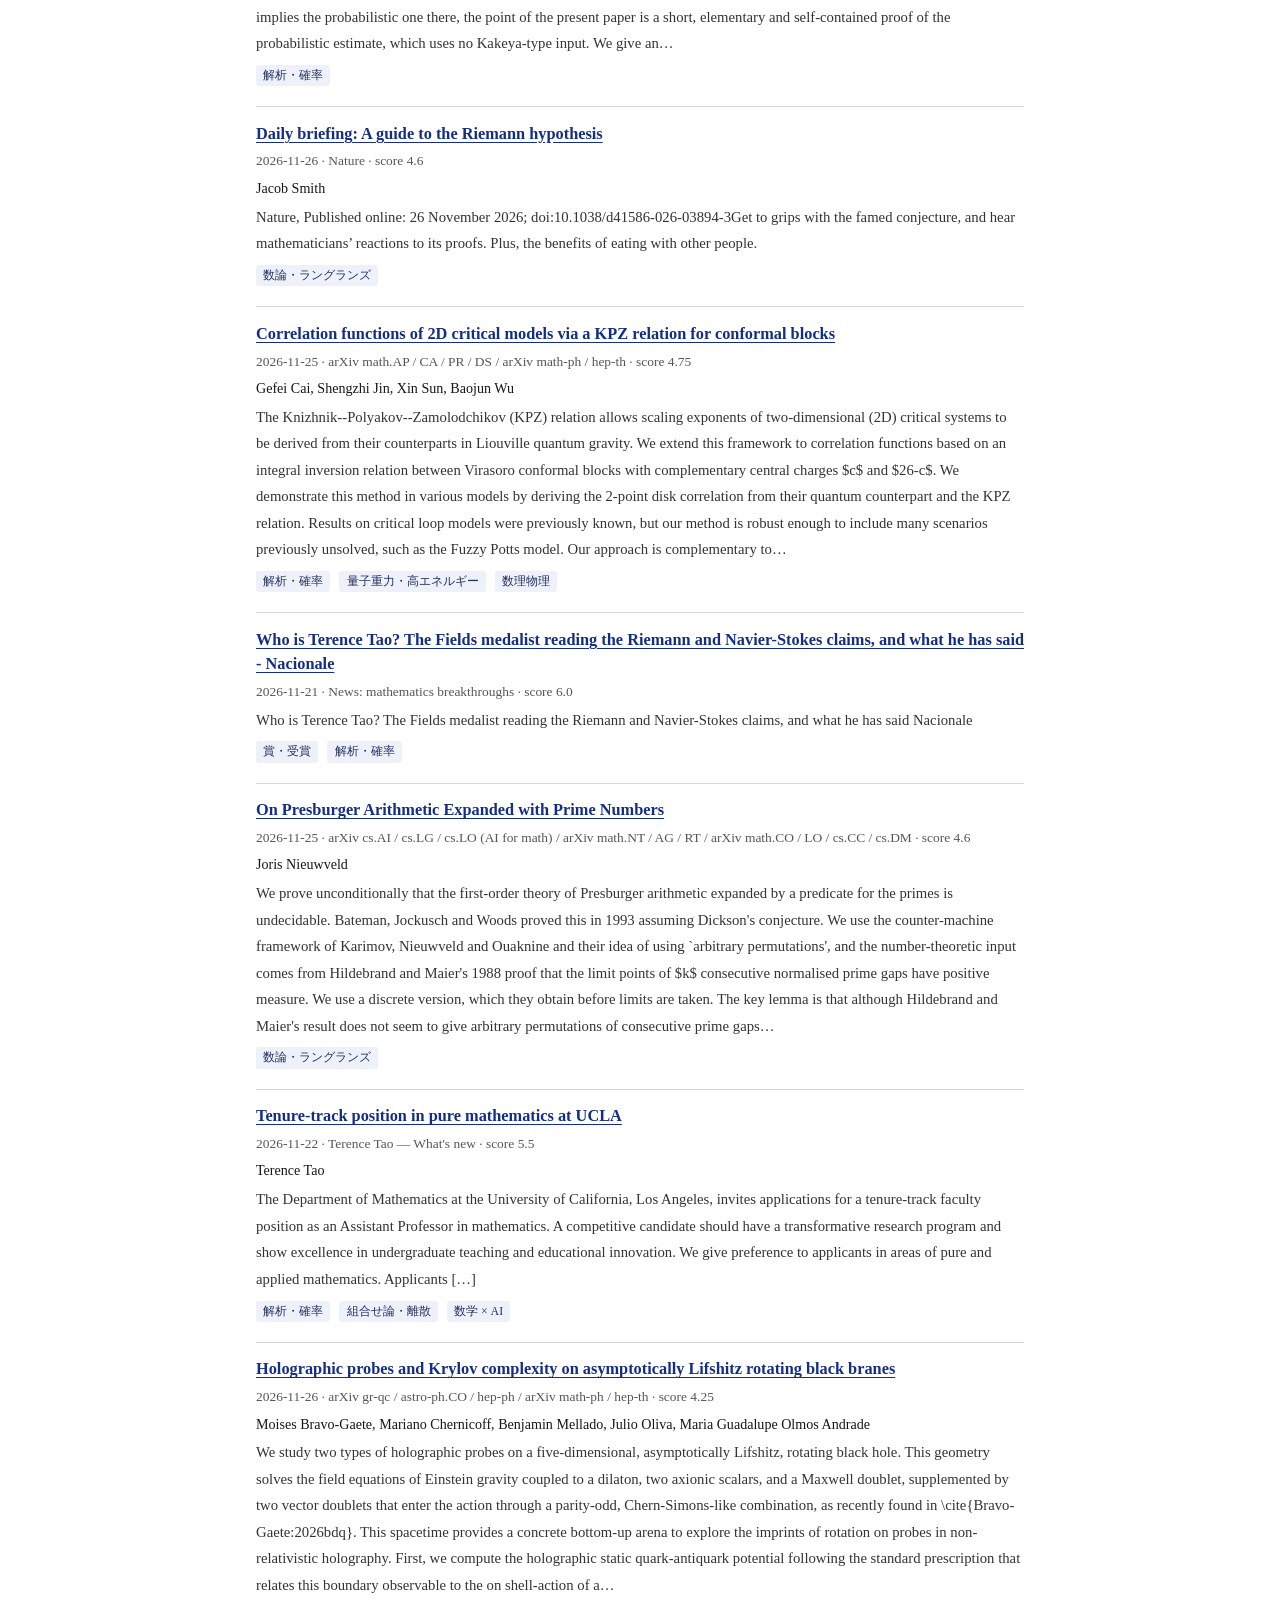
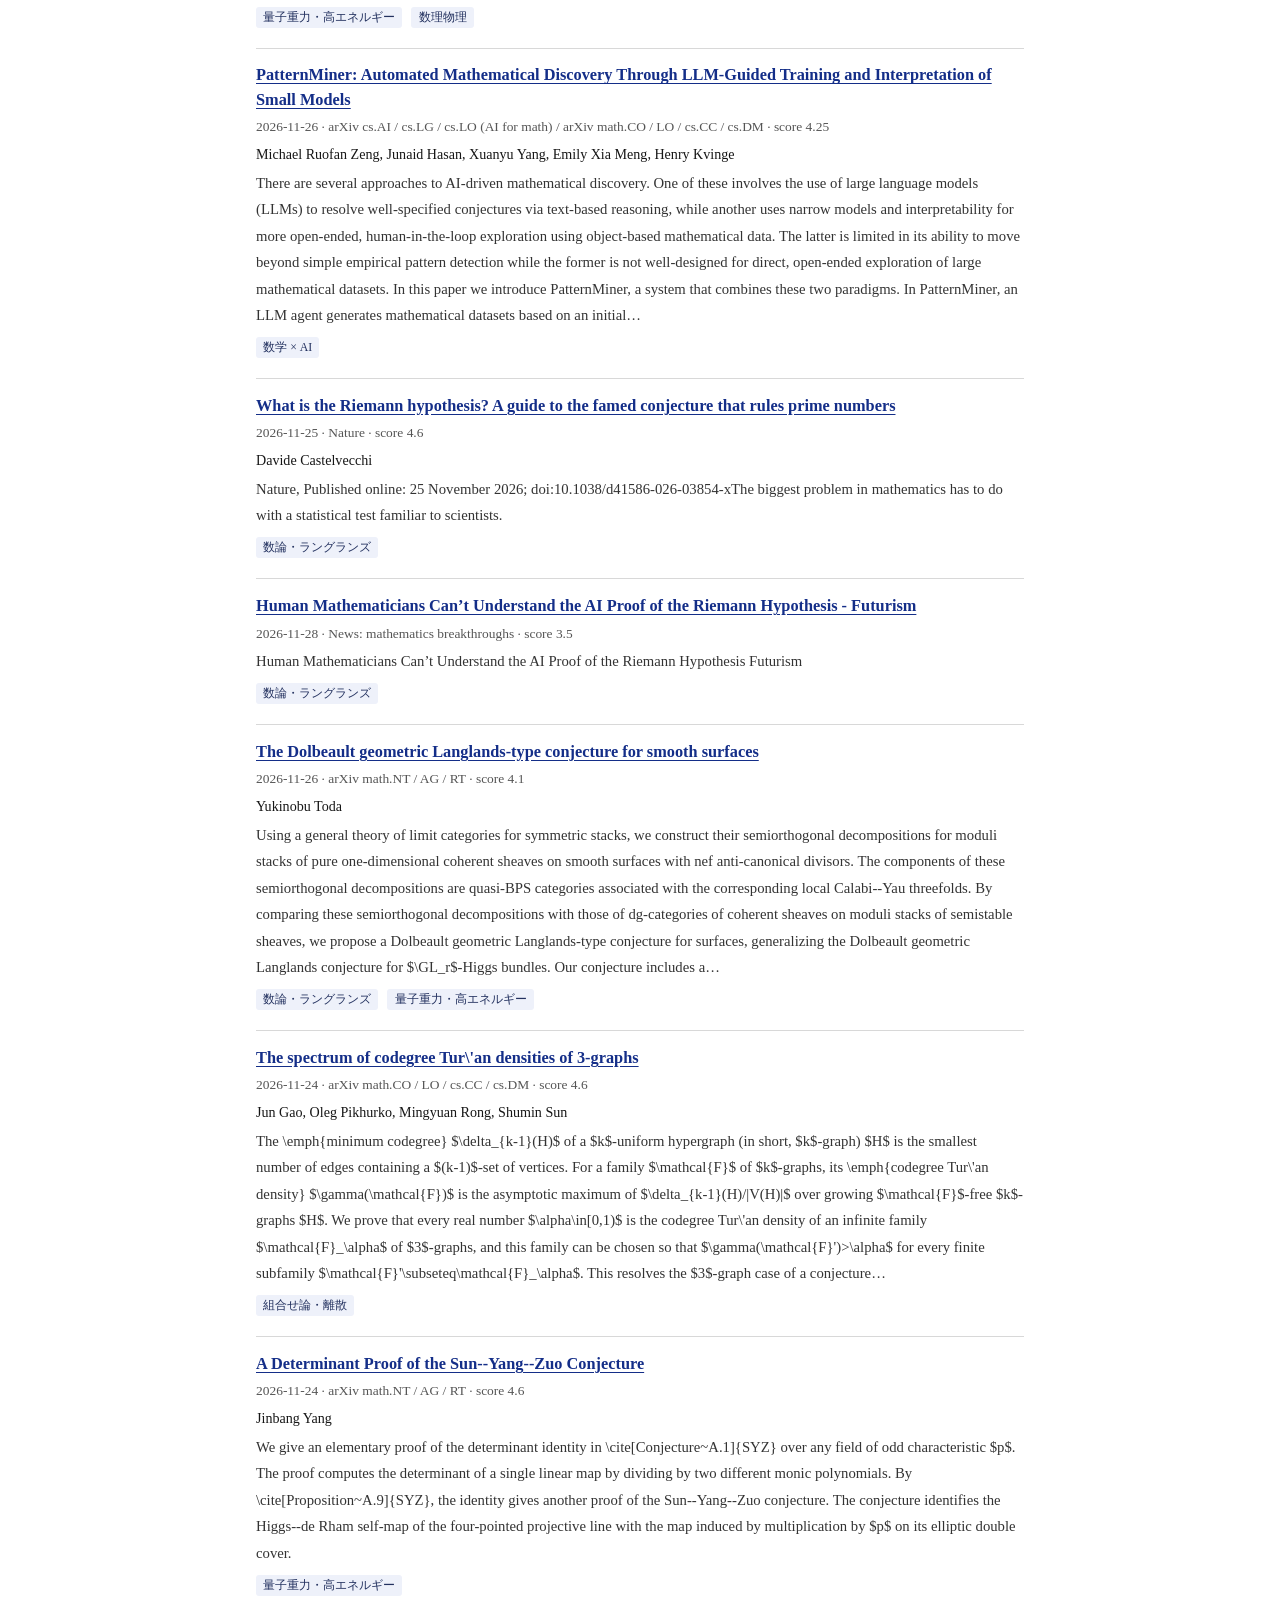
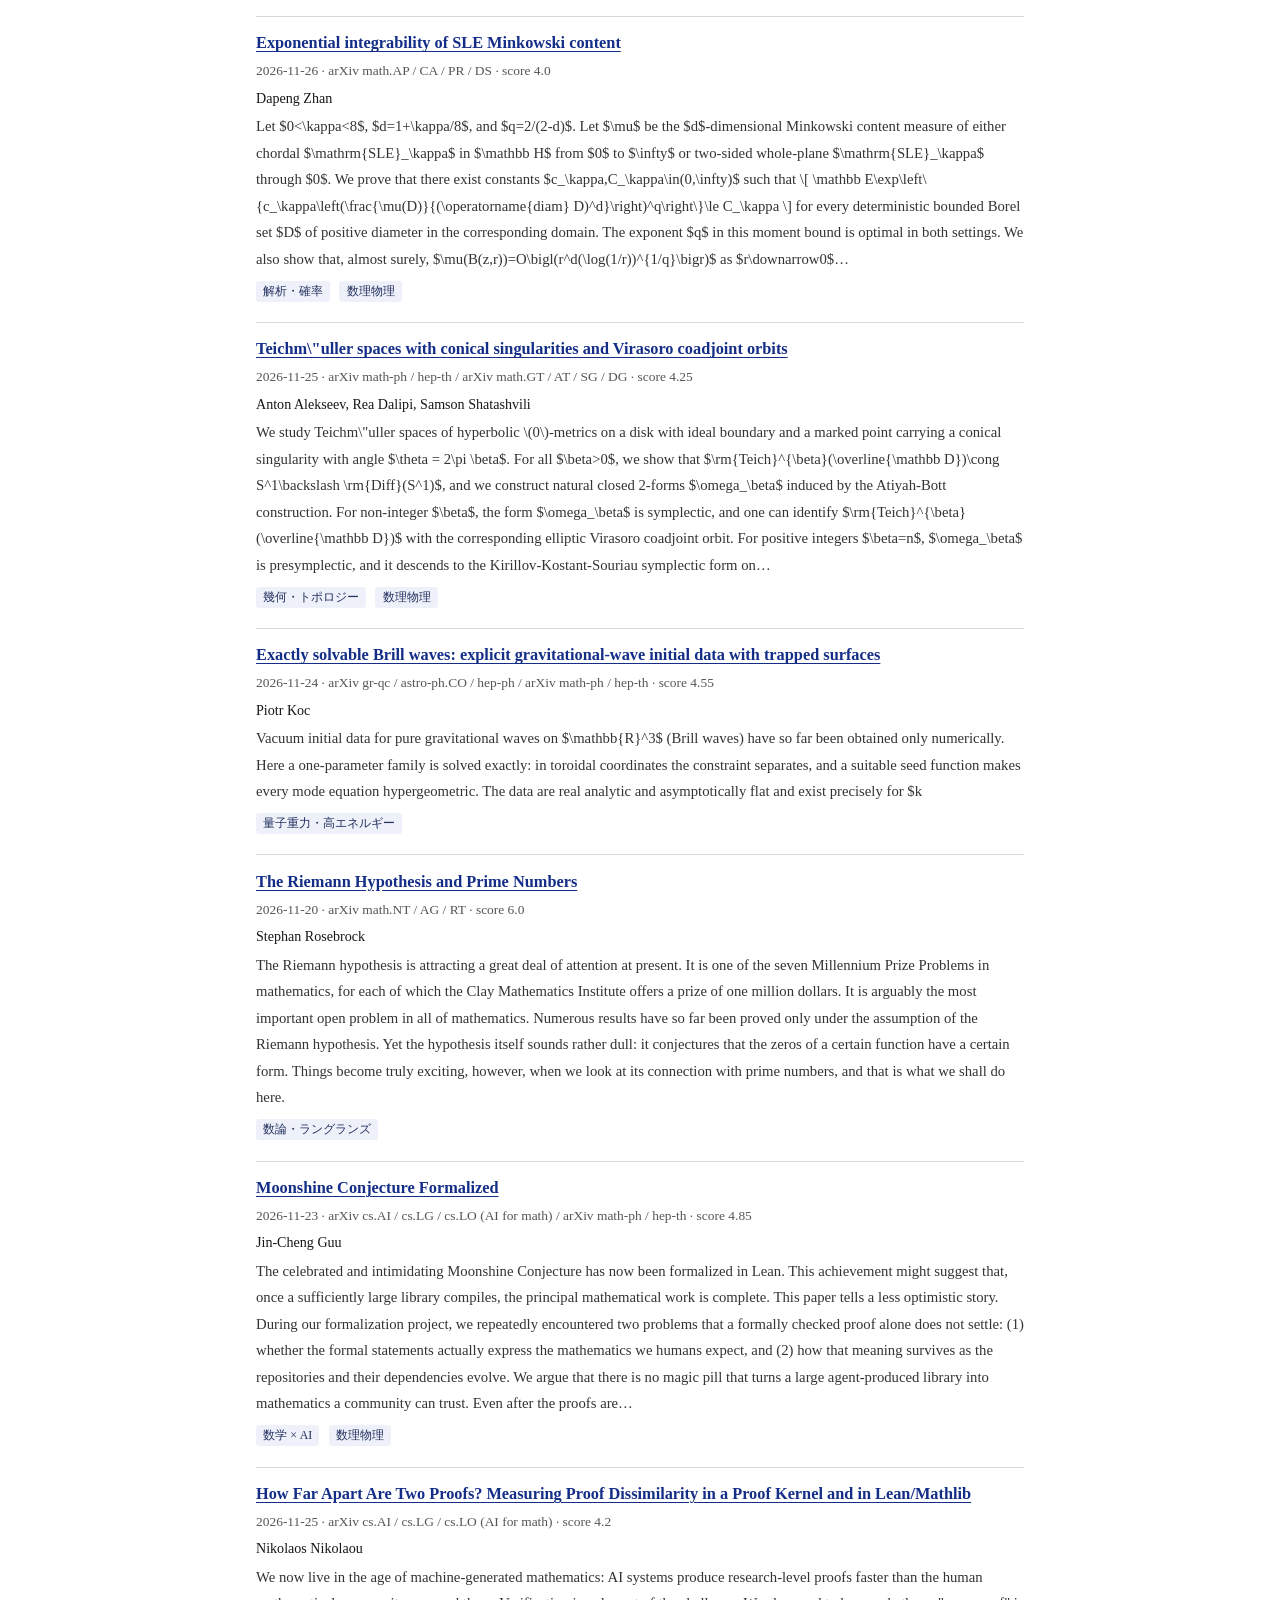
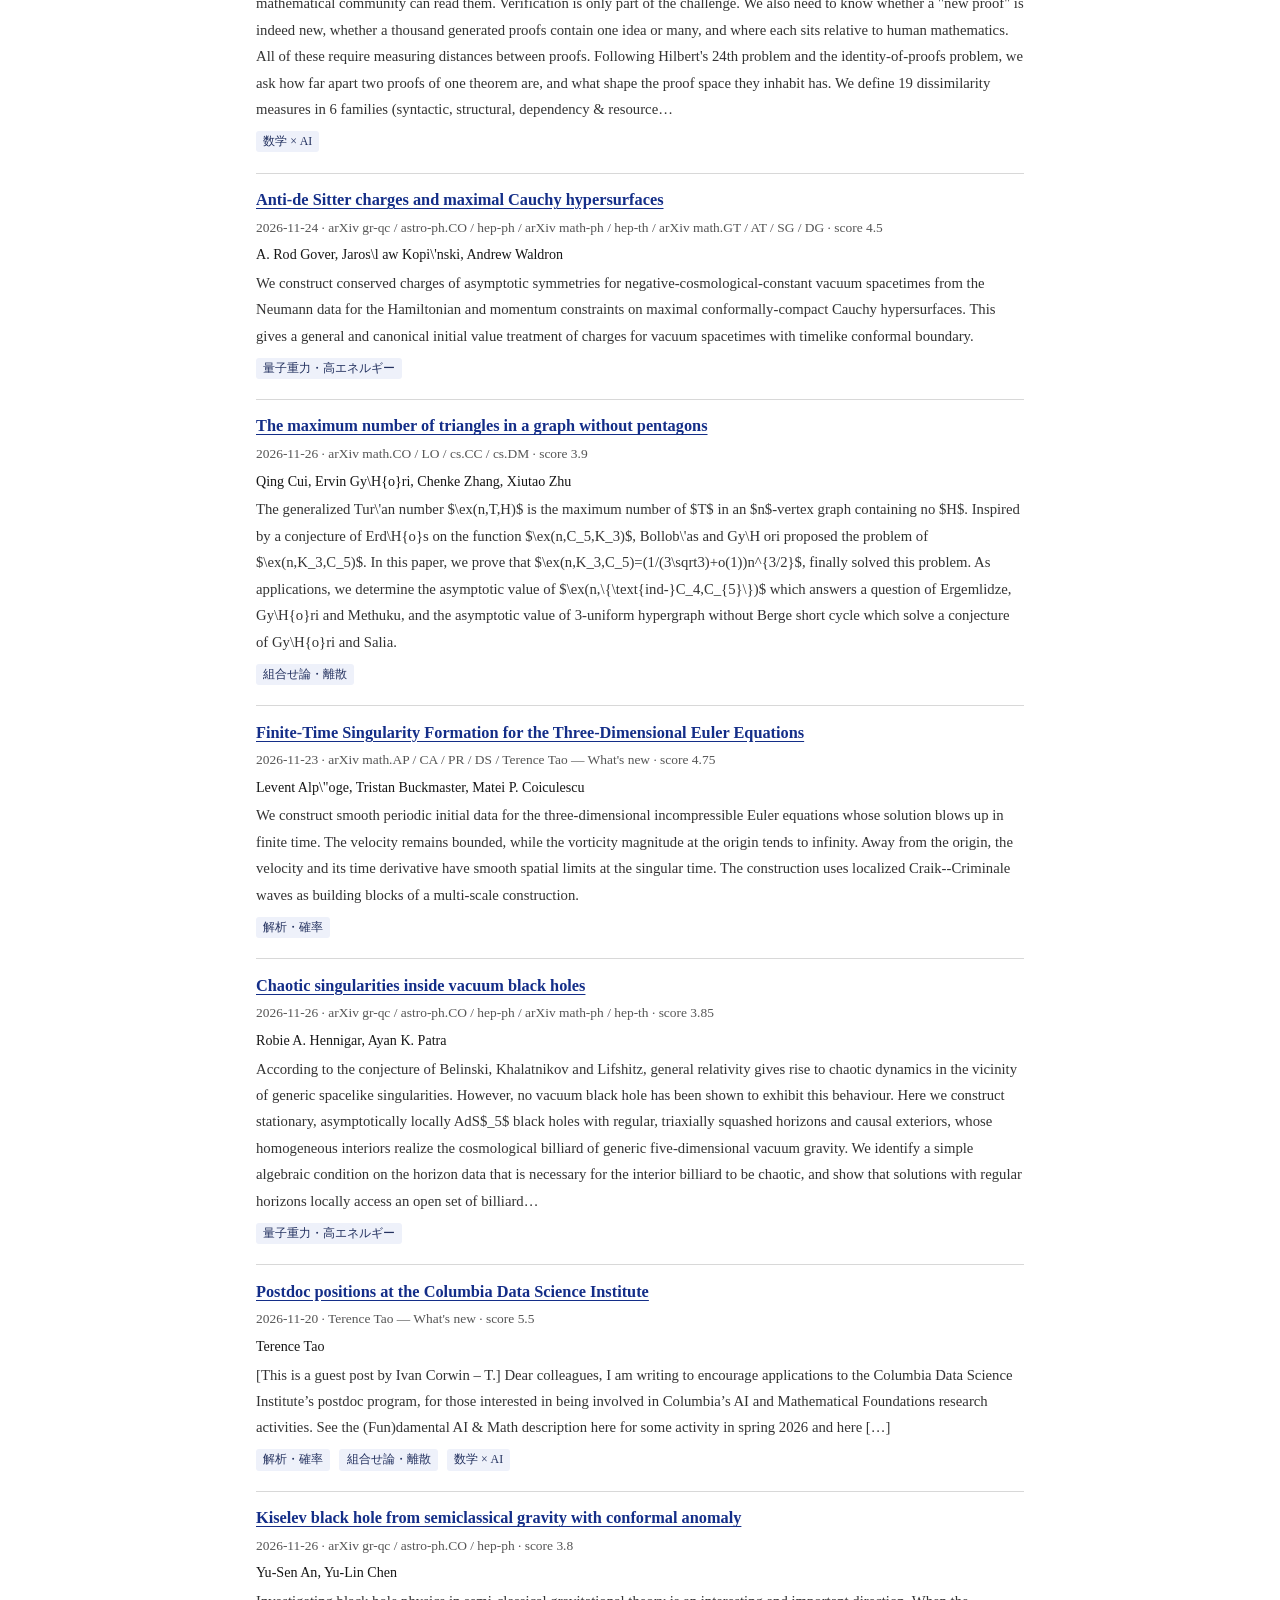
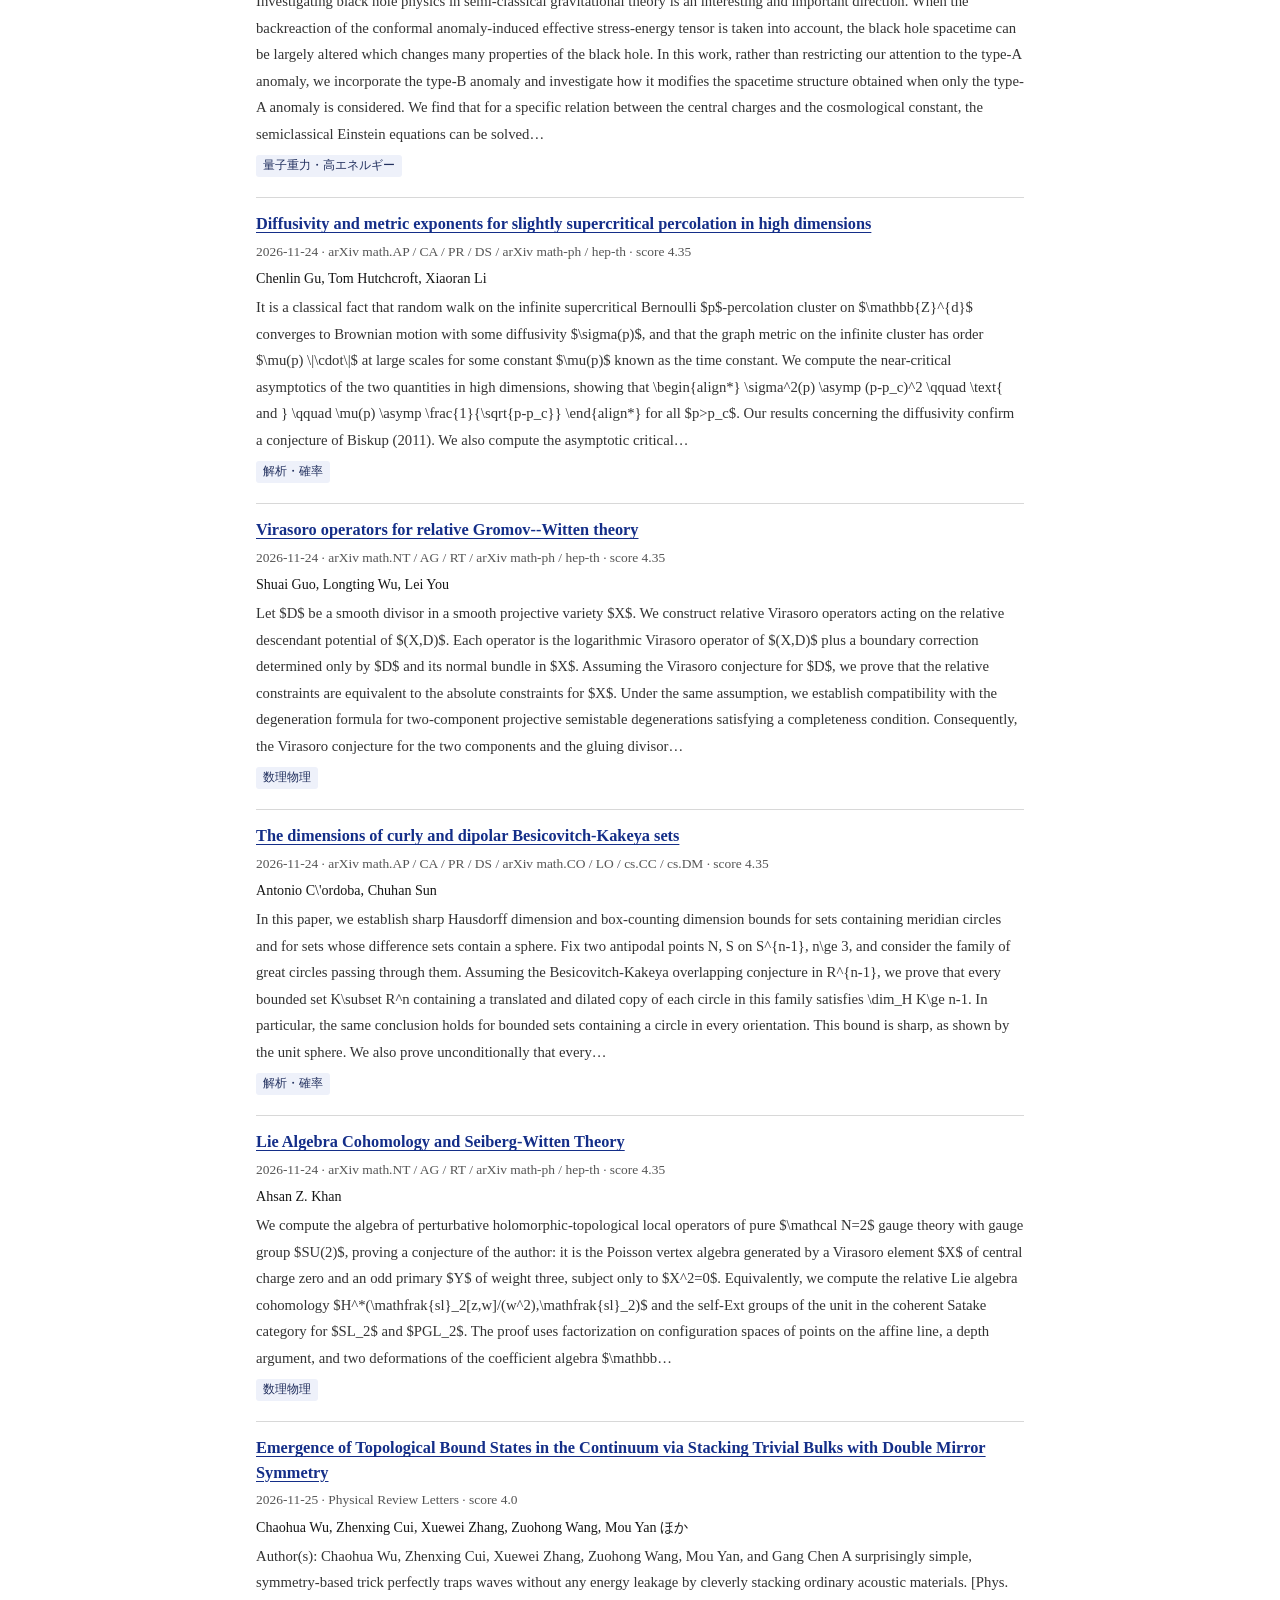
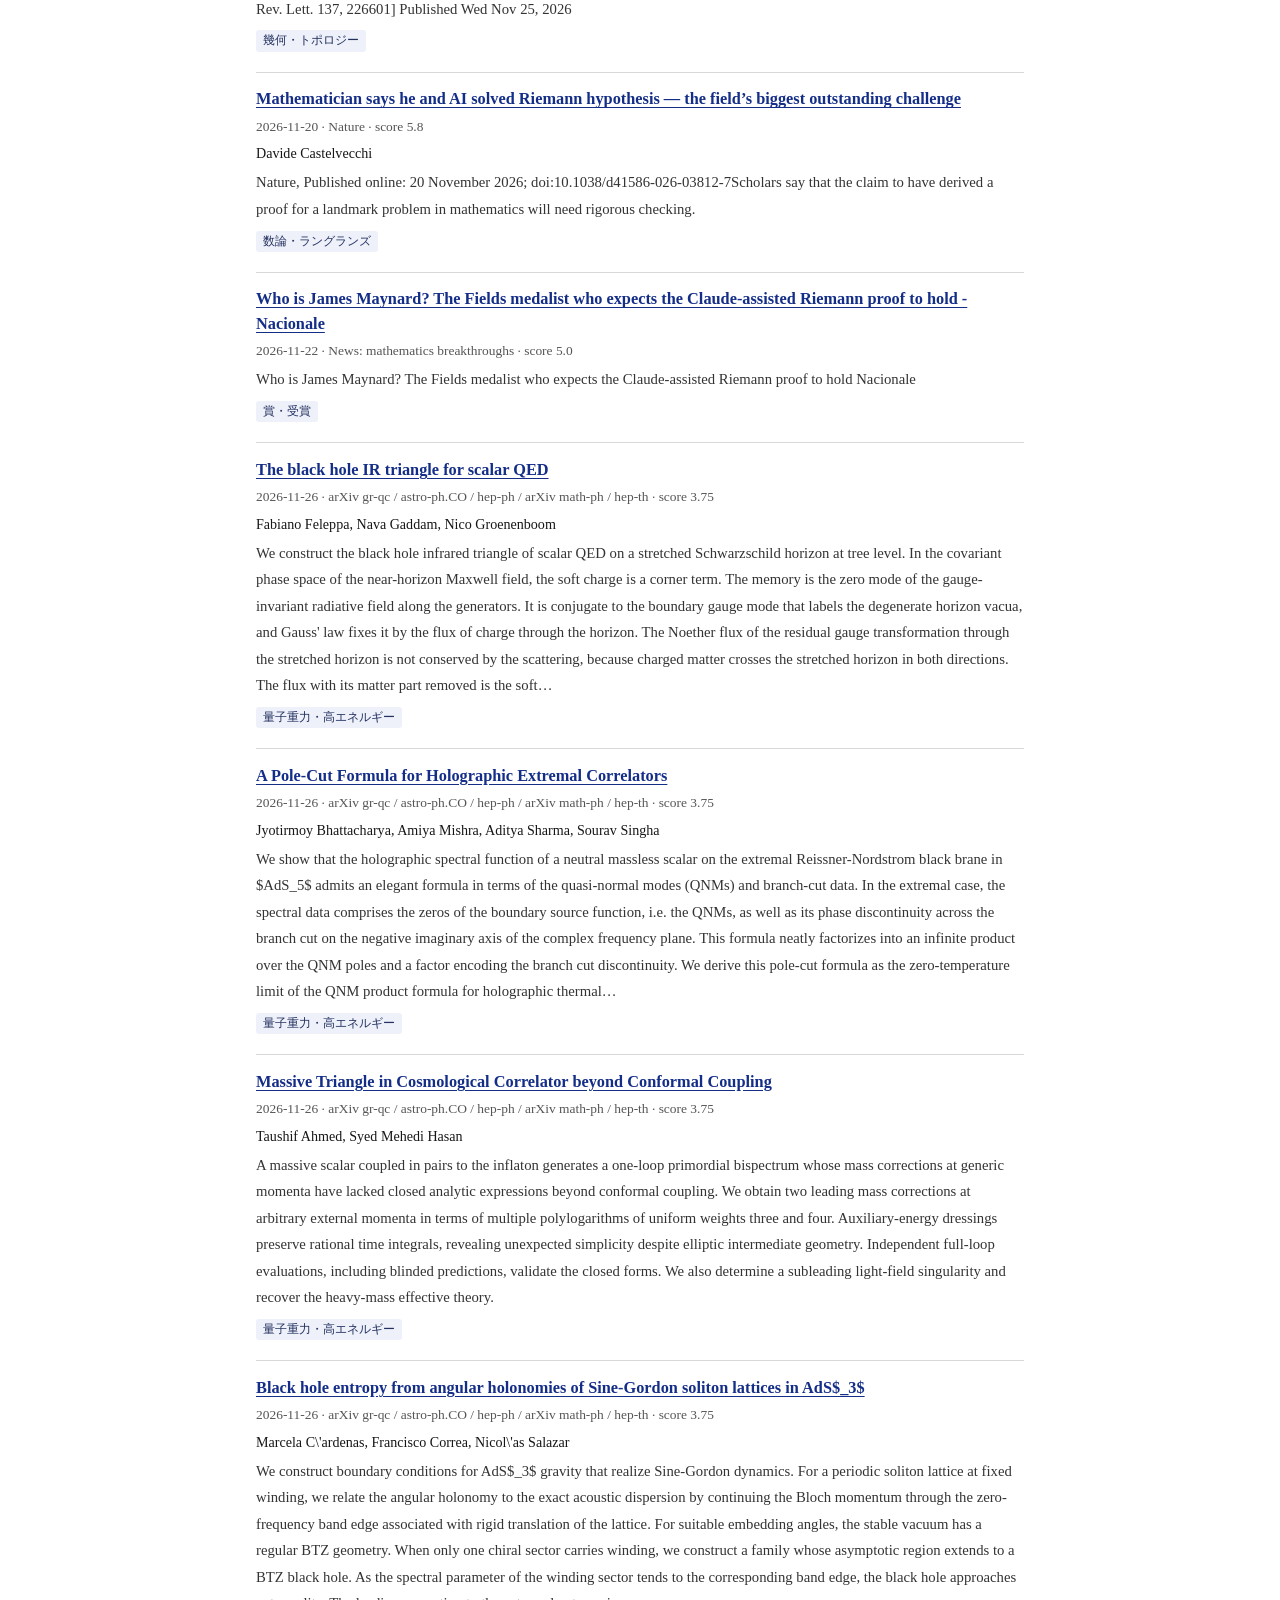
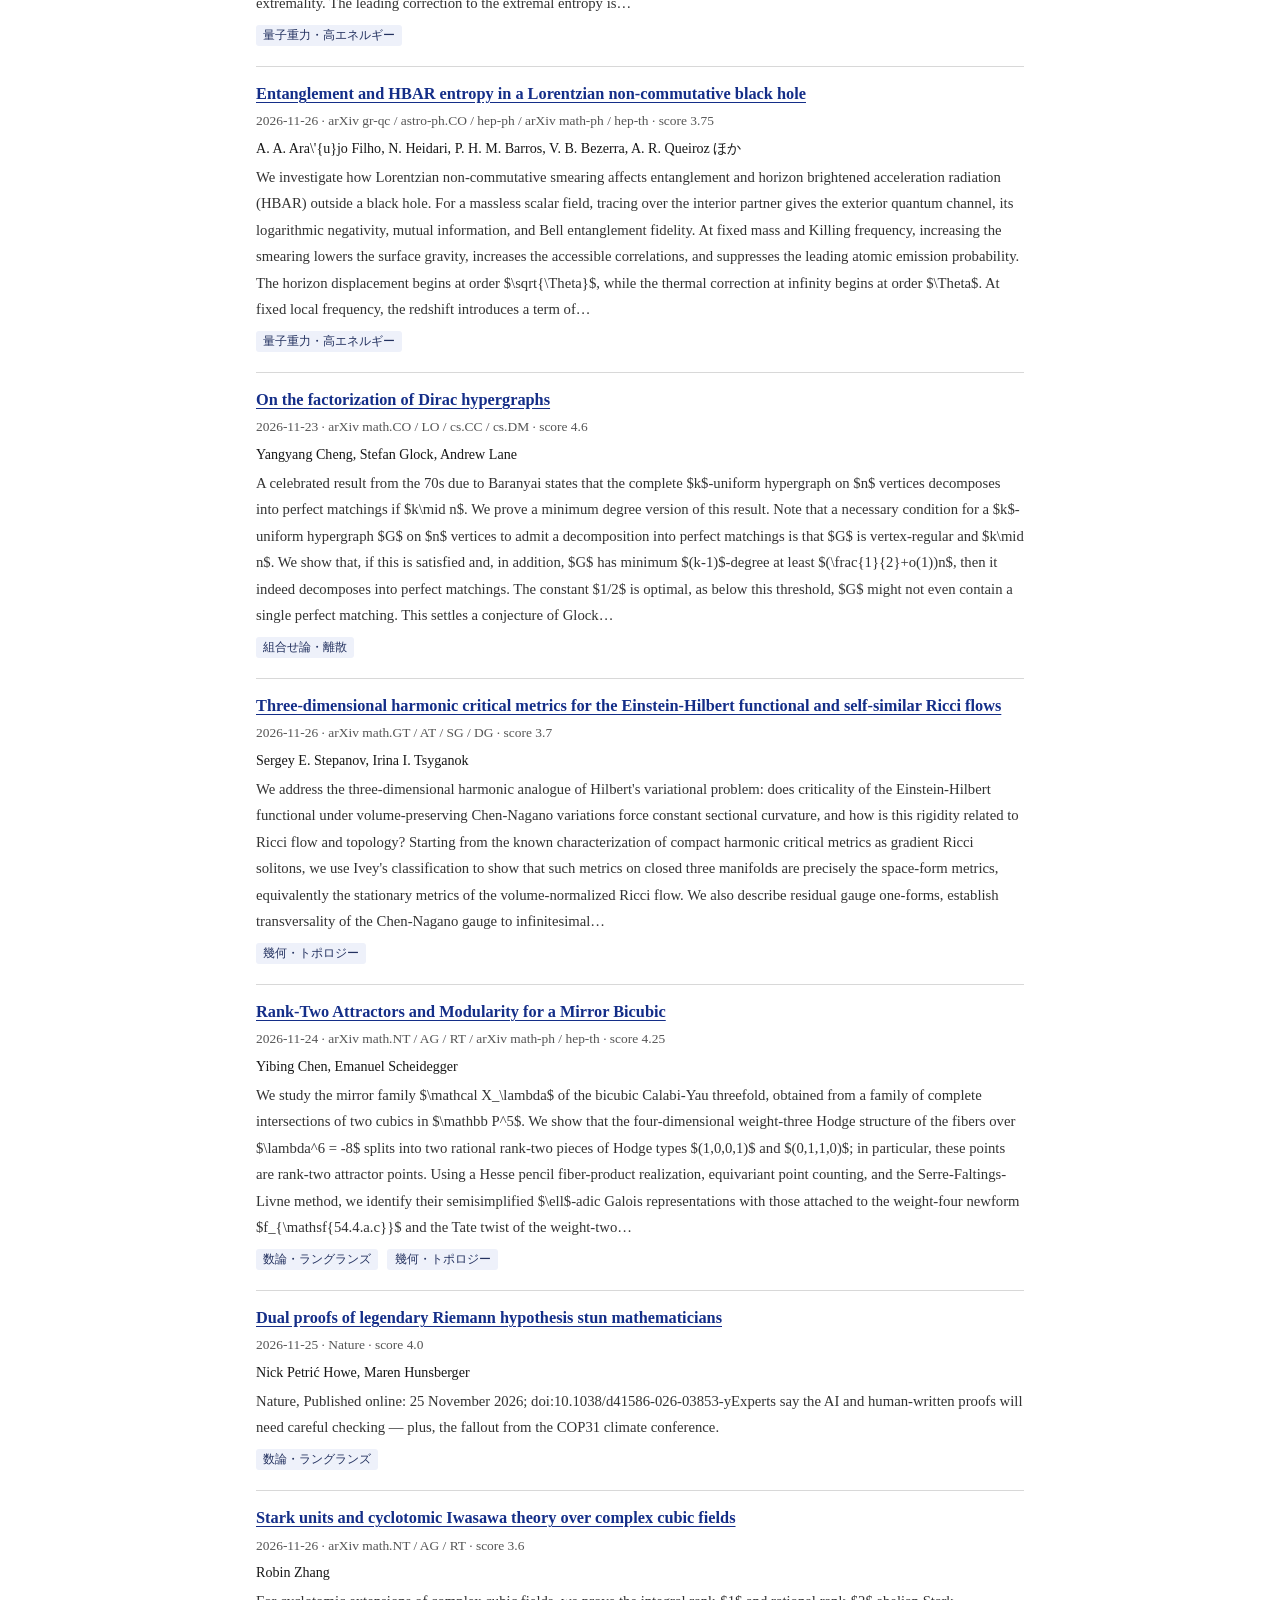
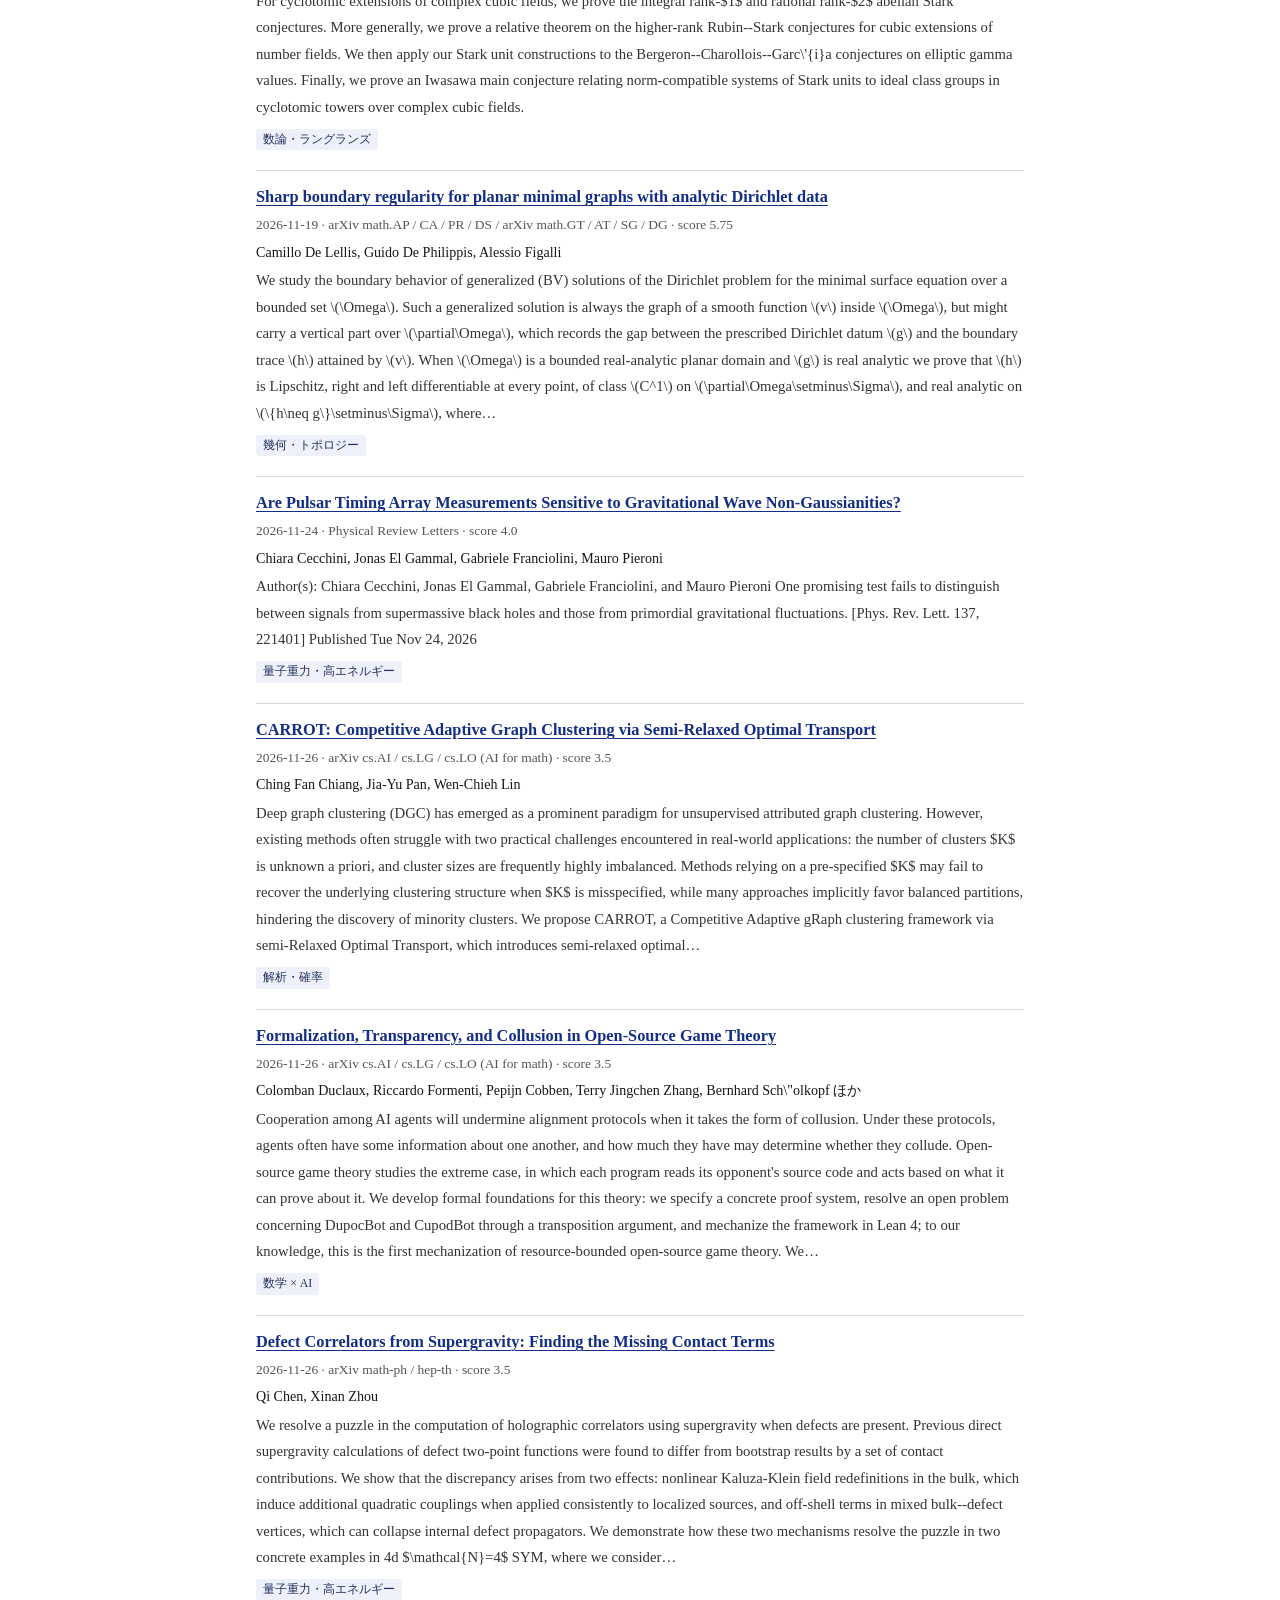
==== commit ade104a2: "radar: update docs/radar (2026-11-28T19:59Z)" ====
--- a/docs/radar/index.html
+++ b/docs/radar/index.html
@@ -19,7 +19,7 @@
 <meta property="og:url" content="https://cosmolab.qd.je/radar/">
 <link rel="alternate" type="application/rss+xml" title="Mathematical Physics Lab — Frontier Radar" href="feed.xml">
 <link rel="stylesheet" href="radar.css">
-<script type="application/ld+json">{"@context": "https://schema.org", "@type": "ItemList", "name": "Mathematical Physics Lab — Frontier Radar", "dateModified": "2026-11-28T07:44:07Z", "itemListElement": [{"@type": "ListItem", "position": 1, "url": "https://terrytao.wordpress.com/2026/11/24/g-r-h-polymath/", "name": "G.R.H. Polymath"}, {"@type": "ListItem", "position": 2, "url": "https://terrytao.wordpress.com/2026/11/21/even-more-posts-opinion-pieces-interviews-and-position-statements/", "name": "Even more posts, opinion pieces, interviews, and position statements"}, {"@type": "ListItem", "position": 3, "url": "https://terrytao.wordpress.com/2026/11/20/unforced-euler-singularity-unforced-navier-stokes-singularity-and-the-generalized-riemann-hypothesis/", "name": "Unforced Euler singularity, unforced Navier-Stokes singularity, and the Generalized Riemann Hypothesis"}, {"@type": "ListItem", "position": 4, "url": "https://arxiv.org/abs/2611.26974", "name": "Calabi-Yau at 50: mathematical discovery in the age of AI"}, {"@type": "ListItem", "position": 5, "url": "https://arxiv.org/abs/2611.34594", "name": "Genus one mirror symmetry and surfaces with trivial first Chern class"}, {"@type": "ListItem", "position": 6, "url": "http://link.aps.org/doi/10.1103/64ht-cx15", "name": "Every 3D Conformal Field Theory Has an ${\\mathcal{L}}_{\\mathrm{Λ}}{w}_{1+∞}$ Symmetry"}, {"@type": "ListItem", "position": 7, "url": "https://arxiv.org/abs/2611.32956", "name": "Positive Geometry of Oriented Matroid Strata"}, {"@type": "ListItem", "position": 8, "url": "https://arxiv.org/abs/2611.34542", "name": "Gravitational collapse to extremal black holes with $\\Lambda\u003e0$: counterexamples to the third law without charge"}, {"@type": "ListItem", "position": 9, "url": "https://arxiv.org/abs/2611.30644", "name": "On the work of Jacob Tsimerman"}, {"@type": "ListItem", "position": 10, "url": "https://arxiv.org/abs/2611.33608", "name": "Martingale averages, Fourier extension and the Schr\\\"odinger equation"}, {"@type": "ListItem", "position": 11, "url": "https://www.nature.com/articles/d41586-026-03894-3", "name": "Daily briefing: A guide to the Riemann hypothesis"}, {"@type": "ListItem", "position": 12, "url": "https://arxiv.org/abs/2611.32485", "name": "Correlation functions of 2D critical models via a KPZ relation for conformal blocks"}, {"@type": "ListItem", "position": 13, "url": "https://news.google.com/rss/articles/[base64]?oc=5", "name": "Who is Terence Tao? The Fields medalist reading the Riemann and Navier-Stokes claims, and what he has said - Nacionale"}, {"@type": "ListItem", "position": 14, "url": "https://arxiv.org/abs/2611.32977", "name": "On Presburger Arithmetic Expanded with Prime Numbers"}, {"@type": "ListItem", "position": 15, "url": "https://terrytao.wordpress.com/2026/11/22/tenure-track-position-in-pure-mathematics-at-ucla/", "name": "Tenure-track position in pure mathematics at UCLA"}, {"@type": "ListItem", "position": 16, "url": "https://arxiv.org/abs/2611.33599", "name": "Holographic probes and Krylov complexity on asymptotically Lifshitz rotating black branes"}, {"@type": "ListItem", "position": 17, "url": "https://arxiv.org/abs/2611.33966", "name": "PatternMiner: Automated Mathematical Discovery Through LLM-Guided Training and Interpretation of Small Models"}, {"@type": "ListItem", "position": 18, "url": "https://www.nature.com/articles/d41586-026-03854-x", "name": "What is the Riemann hypothesis? A guide to the famed conjecture that rules prime numbers"}, {"@type": "ListItem", "position": 19, "url": "https://arxiv.org/abs/2611.33778", "name": "The Dolbeault geometric Langlands-type conjecture for smooth surfaces"}, {"@type": "ListItem", "position": 20, "url": "https://arxiv.org/abs/2611.30861", "name": "The spectrum of codegree Tur\\'an densities of 3-graphs"}, {"@type": "ListItem", "position": 21, "url": "https://arxiv.org/abs/2611.29308", "name": "A Determinant Proof of the Sun--Yang--Zuo Conjecture"}, {"@type": "ListItem", "position": 22, "url": "https://arxiv.org/abs/2611.34878", "name": "Exponential integrability of SLE Minkowski content"}, {"@type": "ListItem", "position": 23, "url": "https://arxiv.org/abs/2611.32644", "name": "Teichm\\\"uller spaces with conical singularities and Virasoro coadjoint orbits"}, {"@type": "ListItem", "position": 24, "url": "https://arxiv.org/abs/2611.28758", "name": "Exactly solvable Brill waves: explicit gravitational-wave initial data with trapped surfaces"}, {"@type": "ListItem", "position": 25, "url": "https://arxiv.org/abs/2611.25753", "name": "The Riemann Hypothesis and Prime Numbers"}, {"@type": "ListItem", "position": 26, "url": "https://arxiv.org/abs/2611.27001", "name": "Moonshine Conjecture Formalized"}, {"@type": "ListItem", "position": 27, "url": "https://arxiv.org/abs/2611.31811", "name": "How Far Apart Are Two Proofs? Measuring Proof Dissimilarity in a Proof Kernel and in Lean/Mathlib"}, {"@type": "ListItem", "position": 28, "url": "https://arxiv.org/abs/2611.28989", "name": "Anti-de Sitter charges and maximal Cauchy hypersurfaces"}, {"@type": "ListItem", "position": 29, "url": "https://arxiv.org/abs/2611.33685", "name": "The maximum number of triangles in a graph without pentagons"}, {"@type": "ListItem", "position": 30, "url": "https://arxiv.org/abs/2611.26772", "name": "Finite-Time Singularity Formation for the Three-Dimensional Euler Equations"}]}</script>
+<script type="application/ld+json">{"@context": "https://schema.org", "@type": "ItemList", "name": "Mathematical Physics Lab — Frontier Radar", "dateModified": "2026-11-28T19:58:42Z", "itemListElement": [{"@type": "ListItem", "position": 1, "url": "https://terrytao.wordpress.com/2026/11/24/g-r-h-polymath/", "name": "G.R.H. Polymath"}, {"@type": "ListItem", "position": 2, "url": "https://terrytao.wordpress.com/2026/11/21/even-more-posts-opinion-pieces-interviews-and-position-statements/", "name": "Even more posts, opinion pieces, interviews, and position statements"}, {"@type": "ListItem", "position": 3, "url": "https://terrytao.wordpress.com/2026/11/20/unforced-euler-singularity-unforced-navier-stokes-singularity-and-the-generalized-riemann-hypothesis/", "name": "Unforced Euler singularity, unforced Navier-Stokes singularity, and the Generalized Riemann Hypothesis"}, {"@type": "ListItem", "position": 4, "url": "https://arxiv.org/abs/2611.26974", "name": "Calabi-Yau at 50: mathematical discovery in the age of AI"}, {"@type": "ListItem", "position": 5, "url": "https://arxiv.org/abs/2611.34594", "name": "Genus one mirror symmetry and surfaces with trivial first Chern class"}, {"@type": "ListItem", "position": 6, "url": "http://link.aps.org/doi/10.1103/64ht-cx15", "name": "Every 3D Conformal Field Theory Has an ${\\mathcal{L}}_{\\mathrm{Λ}}{w}_{1+∞}$ Symmetry"}, {"@type": "ListItem", "position": 7, "url": "https://arxiv.org/abs/2611.32956", "name": "Positive Geometry of Oriented Matroid Strata"}, {"@type": "ListItem", "position": 8, "url": "https://arxiv.org/abs/2611.34542", "name": "Gravitational collapse to extremal black holes with $\\Lambda\u003e0$: counterexamples to the third law without charge"}, {"@type": "ListItem", "position": 9, "url": "https://arxiv.org/abs/2611.30644", "name": "On the work of Jacob Tsimerman"}, {"@type": "ListItem", "position": 10, "url": "https://arxiv.org/abs/2611.33608", "name": "Martingale averages, Fourier extension and the Schr\\\"odinger equation"}, {"@type": "ListItem", "position": 11, "url": "https://www.nature.com/articles/d41586-026-03894-3", "name": "Daily briefing: A guide to the Riemann hypothesis"}, {"@type": "ListItem", "position": 12, "url": "https://arxiv.org/abs/2611.32485", "name": "Correlation functions of 2D critical models via a KPZ relation for conformal blocks"}, {"@type": "ListItem", "position": 13, "url": "https://news.google.com/rss/articles/[base64]?oc=5", "name": "Who is Terence Tao? The Fields medalist reading the Riemann and Navier-Stokes claims, and what he has said - Nacionale"}, {"@type": "ListItem", "position": 14, "url": "https://arxiv.org/abs/2611.32977", "name": "On Presburger Arithmetic Expanded with Prime Numbers"}, {"@type": "ListItem", "position": 15, "url": "https://terrytao.wordpress.com/2026/11/22/tenure-track-position-in-pure-mathematics-at-ucla/", "name": "Tenure-track position in pure mathematics at UCLA"}, {"@type": "ListItem", "position": 16, "url": "https://arxiv.org/abs/2611.33599", "name": "Holographic probes and Krylov complexity on asymptotically Lifshitz rotating black branes"}, {"@type": "ListItem", "position": 17, "url": "https://arxiv.org/abs/2611.33966", "name": "PatternMiner: Automated Mathematical Discovery Through LLM-Guided Training and Interpretation of Small Models"}, {"@type": "ListItem", "position": 18, "url": "https://www.nature.com/articles/d41586-026-03854-x", "name": "What is the Riemann hypothesis? A guide to the famed conjecture that rules prime numbers"}, {"@type": "ListItem", "position": 19, "url": "https://news.google.com/rss/articles/[base64]?oc=5", "name": "Human Mathematicians Can’t Understand the AI Proof of the Riemann Hypothesis - Futurism"}, {"@type": "ListItem", "position": 20, "url": "https://arxiv.org/abs/2611.33778", "name": "The Dolbeault geometric Langlands-type conjecture for smooth surfaces"}, {"@type": "ListItem", "position": 21, "url": "https://arxiv.org/abs/2611.30861", "name": "The spectrum of codegree Tur\\'an densities of 3-graphs"}, {"@type": "ListItem", "position": 22, "url": "https://arxiv.org/abs/2611.29308", "name": "A Determinant Proof of the Sun--Yang--Zuo Conjecture"}, {"@type": "ListItem", "position": 23, "url": "https://arxiv.org/abs/2611.34878", "name": "Exponential integrability of SLE Minkowski content"}, {"@type": "ListItem", "position": 24, "url": "https://arxiv.org/abs/2611.32644", "name": "Teichm\\\"uller spaces with conical singularities and Virasoro coadjoint orbits"}, {"@type": "ListItem", "position": 25, "url": "https://arxiv.org/abs/2611.28758", "name": "Exactly solvable Brill waves: explicit gravitational-wave initial data with trapped surfaces"}, {"@type": "ListItem", "position": 26, "url": "https://arxiv.org/abs/2611.25753", "name": "The Riemann Hypothesis and Prime Numbers"}, {"@type": "ListItem", "position": 27, "url": "https://arxiv.org/abs/2611.27001", "name": "Moonshine Conjecture Formalized"}, {"@type": "ListItem", "position": 28, "url": "https://arxiv.org/abs/2611.31811", "name": "How Far Apart Are Two Proofs? Measuring Proof Dissimilarity in a Proof Kernel and in Lean/Mathlib"}, {"@type": "ListItem", "position": 29, "url": "https://arxiv.org/abs/2611.28989", "name": "Anti-de Sitter charges and maximal Cauchy hypersurfaces"}, {"@type": "ListItem", "position": 30, "url": "https://arxiv.org/abs/2611.33685", "name": "The maximum number of triangles in a graph without pentagons"}]}</script>
 <script src="radar.js" defer></script>
 </head>
 <body>
@@ -27,8 +27,8 @@
 <p class="kicker">Mathematics · AI for Math · Fundamental Physics</p>
 <h1>Mathematical Physics Lab — Frontier Radar</h1>
 <p>数学・数学のためのAI・基礎物理学の最先端だけを、最上位の学術誌・arXiv・一流研究者のブログ・主要な賞の報道から集めて順位づけする検索型RSSリーダー。</p>
-<p class="meta">更新 <time datetime="2026-11-28T07:44:07Z">2026-11-28 07:44:07 UTC</time>
- · 情報源 21/27 稼働 · 収録 1140 件</p>
+<p class="meta">更新 <time datetime="2026-11-28T19:58:42Z">2026-11-28 19:58:42 UTC</time>
+ · 情報源 22/27 稼働 · 収録 1150 件</p>
 </header>
 <main>
 <section aria-label="検索">
@@ -43,11 +43,11 @@
 </section>
 <section aria-labelledby="top">
 <h2 id="top">いま最重要</h2>
-<ol id="results" class="items"><li class="item" data-id="6f243620fe4e35ce"><article><h3><a href="https://terrytao.wordpress.com/2026/11/24/g-r-h-polymath/" rel="noopener noreferrer nofollow" target="_blank">G.R.H. Polymath</a></h3><p class="meta"><time datetime="2026-11-25T05:29:41Z">2026-11-25</time> · Terence Tao — What&#x27;s new · score 7.5</p><p class="authors">Terence Tao</p><p class="summary">[This is a guest post by Anurag Sahai, Will Sawin, and Lior Silberman – T.] Last Friday Levent Alpöge announced a Lean certicate containing a proof of the Generalized Riemann hypothesis. Since then there has been a flurry of activity in validating the certificate, and toward extracting a human-understnable proof and simplifying the Lean certificate […]</p><p class="tags"><span class="tag">数論・ラングランズ</span></p></article></li><li class="item" data-id="fd67e2390fdfd139"><article><h3><a href="https://terrytao.wordpress.com/2026/11/21/even-more-posts-opinion-pieces-interviews-and-position-statements/" rel="noopener noreferrer nofollow" target="_blank">Even more posts, opinion pieces, interviews, and position statements</a></h3><p class="meta"><time datetime="2026-11-22T01:19:10Z">2026-11-22</time> · Terence Tao — What&#x27;s new · score 9.0</p><p class="authors">Terence Tao</p><p class="summary">AHM Statement on the Announced Proof of the Riemann Hypothesis Positionen des Präsidiums der Deutschen Mathematiker-Vereinigung (DMV) zur Bedeutung Künstlicher Intelligenz für die Mathematik (Positions of the Presidium of the German Mathematical Society (DMV) on the importance of artificial intelligence for mathematics) Oxford Mathematics in Conversation on AI – Ben Green and James Maynard with […]</p><p class="tags"><span class="tag">数論・ラングランズ</span></p></article></li><li class="item" data-id="f91a86a32c76929e"><article><h3><a href="https://terrytao.wordpress.com/2026/11/20/unforced-euler-singularity-unforced-navier-stokes-singularity-and-the-generalized-riemann-hypothesis/" rel="noopener noreferrer nofollow" target="_blank">Unforced Euler singularity, unforced Navier-Stokes singularity, and the Generalized Riemann Hypothesis</a></h3><p class="meta"><time datetime="2026-11-20T17:19:00Z">2026-11-20</time> · Terence Tao — What&#x27;s new · score 9.0</p><p class="authors">Terence Tao</p><p class="summary">Obviously these results will be reported widely in other outlets, but I will note them here, in decreasing order of how “digested” the results currently are: Levent Alpöge, Tristan Buckmaster, and Matei Coiculescu, with heavy AI assistance, have written a human-readable proof of the finite time blowup for the unforced incompressible Euler equations in three […]</p><p class="tags"><span class="tag">数論・ラングランズ</span> <span class="tag">解析・確率</span></p></article></li><li class="item" data-id="296e159525c91158"><article><h3><a href="https://arxiv.org/abs/2611.26974" rel="noopener noreferrer nofollow" target="_blank">Calabi-Yau at 50: mathematical discovery in the age of AI</a></h3><p class="meta"><time datetime="2026-11-23T05:00:00Z">2026-11-23</time> · arXiv math.NT / AG / RT / arXiv math-ph / hep-th · score 7.35</p><p class="authors">Yang-Hui He</p><p class="summary">Using the golden jubilee of Yau&#x27;s proof of the Calabi conjecture as a spring-board, we discuss how the dataset of Calabi-Yau manifolds brought together mathematicians and physicists since the 1980s, and then further brought in the world of machine-learning and AI since 2017. We give a historical account on the growth of the field of ``AI-assisted mathematics&#x27;&#x27; in the last decade, and comment on what culminated in 2026 as perhaps the most dramatic year in the history of mathematics since Euclid.</p><p class="tags"><span class="tag">幾何・トポロジー</span> <span class="tag">数学 × AI</span></p></article></li><li class="item" data-id="bf94465bbb4b8b68"><article><h3><a href="https://arxiv.org/abs/2611.34594" rel="noopener noreferrer nofollow" target="_blank">Genus one mirror symmetry and surfaces with trivial first Chern class</a></h3><p class="meta"><time datetime="2026-11-26T05:00:00Z">2026-11-26</time> · arXiv math.NT / AG / RT / arXiv math-ph / hep-th · score 5.85</p><p class="authors">Gabriel Ab\&#x27;anades-Joglar, Dennis Eriksson</p><p class="summary">The main goal of this paper is to study the extension of genus-one BCOV type mirror symmetry for smooth projective varieties with vanishing $c_1(X)$. We show that the naive generalization of the expectation that one can encode genus one Gromov-Witten invariants in the BCOV invariant of the mirror family cannot hold in this setup. We show this by completing the study of these invariants for surfaces. Progress had been made recently by Oberdieck&#x27;s proof of the Klemm-Mari\~no conjecture for Enriques surfaces, which can be combined with computations of equivariant analytic torsion by Yoshikawa. We also perform the analogous study for bielliptic surfaces. Both of these cases present a sign…</p><p class="tags"><span class="tag">幾何・トポロジー</span></p></article></li><li class="item" data-id="34599ed5e06c5105"><article><h3><a href="http://link.aps.org/doi/10.1103/64ht-cx15" rel="noopener noreferrer nofollow" target="_blank">Every 3D Conformal Field Theory Has an ${\mathcal{L}}_{\mathrm{Λ}}{w}_{1+∞}$ Symmetry</a></h3><p class="meta"><time datetime="2026-11-23T10:00:00Z">2026-11-23</time> · Physical Review Letters · score 6.5</p><p class="authors">Andrew Strominger, Hongji Wei</p><p class="summary">Author(s): Andrew Strominger and Hongji Wei A one-parameter family of deformed $\mathcal{L}{w}_{1+∞}$ soft symmetry algebras acting on tree-level gravitational theories in ${\mathrm{AdS}}_{4}$ has recently been discovered; it is denoted ${\mathcal{L}}_{\mathrm{Λ}}{w}_{1+∞}$. Here, we show that all ${\mathrm{CFT}}_{3}\text{ }\mathrm{s}$, inclu… [Phys. Rev. Lett. 137, 221601] Published Mon Nov 23, 2026</p><p class="tags"><span class="tag">数理物理</span></p></article></li><li class="item" data-id="3bd751d7d574c9ff"><article><h3><a href="https://arxiv.org/abs/2611.32956" rel="noopener noreferrer nofollow" target="_blank">Positive Geometry of Oriented Matroid Strata</a></h3><p class="meta"><time datetime="2026-11-25T05:00:00Z">2026-11-25</time> · arXiv math.NT / AG / RT / arXiv math.CO / LO / cs.CC / cs.DM / arXiv math-ph / hep-th · score 5.5</p><p class="authors">Arne Kuhrs, Artyom Lisitsyn</p><p class="summary">We study the positive geometry of Grassmannians whose boundary is a union of Pl\&quot;ucker divisors. For the full Pl\&quot;ucker boundary the regions are closures of realization spaces of uniform oriented matroids. In rank three we show that the pair $(\mathrm{Gr}_{3,n},Z_{3,n})$ is a positive arrangement in the sense of Sturmfels and Telen for $n\le 9$ points and compute its combinatorial rank from point counts of the configuration space $\mathcal{X}_{3,n}$ over finite fields. For seven points the canonical forms of the regions span all logarithmic forms. For eight points they do not, because the M\&quot;obius-Kantor configuration is not realizable over the reals. This determines for seven and eight…</p><p class="tags"><span class="tag">組合せ論・離散</span> <span class="tag">量子重力・高エネルギー</span></p></article></li><li class="item" data-id="bdd582a7bfcf8e24"><article><h3><a href="https://arxiv.org/abs/2611.34542" rel="noopener noreferrer nofollow" target="_blank">Gravitational collapse to extremal black holes with $\Lambda&gt;0$: counterexamples to the third law without charge</a></h3><p class="meta"><time datetime="2026-11-26T05:00:00Z">2026-11-26</time> · arXiv math.AP / CA / PR / DS / arXiv gr-qc / astro-ph.CO / hep-ph / arXiv math-ph / hep-th / arXiv math.GT / AT / SG / DG · score 4.75</p><p class="authors">M\&#x27;onica Tapia del Moral</p><p class="summary">We study the dynamical formation of the extremal Schwarzschild-de Sitter solution, in both its time orientations, and the related Nariai solution. We prove that there exist spherically symmetric, regular Cauchy data for the Einstein-scalar field system with $\mathbb S^3$ topology, for any scalar field mass $\mathfrak{m}\geq 0$, that lead to the formation of an exactly extremal Schwarzschild-de Sitter black hole in finite time, and that moreover the apparent horizon of the solution is exactly isometric to that of the subextremal Schwarzschild-de Sitter solution at earlier times. We also show that if the scalar field mass satisfies $\mathfrak{m}&gt;\sqrt{\Lambda}/2$, an analogous result holds…</p><p class="tags"><span class="tag">量子重力・高エネルギー</span></p></article></li><li class="item" data-id="f98d0270ed7f7f34"><article><h3><a href="https://arxiv.org/abs/2611.30644" rel="noopener noreferrer nofollow" target="_blank">On the work of Jacob Tsimerman</a></h3><p class="meta"><time datetime="2026-11-24T05:00:00Z">2026-11-24</time> · arXiv math.NT / AG / RT / arXiv math.CO / LO / cs.CC / cs.DM · score 5.35</p><p class="authors">Jonathan Pila</p><p class="summary">Jacob Tsimerman was awarded a Fields Medal at the\ ICM in Philadelphia on July 23, 2026 ``For his contribution in the recasting of o-minimality as a fundamental method of arithmetic and complex algebraic geometry, and his role in the proof of many central conjectures including Griffiths&#x27; conjecture on the algebraicity of images of the period maps, and the Andr\&#x27;e-Oort conjecture for Siegel modular varieties.&#x27;&#x27; We describe this work.</p><p class="tags"><span class="tag">賞・受賞</span></p></article></li><li class="item" data-id="b30267be3729e40e"><article><h3><a href="https://arxiv.org/abs/2611.33608" rel="noopener noreferrer nofollow" target="_blank">Martingale averages, Fourier extension and the Schr\&quot;odinger equation</a></h3><p class="meta"><time datetime="2026-11-26T05:00:00Z">2026-11-26</time> · arXiv math.AP / CA / PR / DS · score 4.6</p><p class="authors">Lyudmila Korobenko, Cristian Rios, Eric T. Sawyer</p><p class="summary">The martingale averaged Fourier extension theorem holds for the paraboloid in n dimensions on the Knapp line. Using embedding and interpolation, this gives the complete range of possible exponents (the diagonal case p=q was obtained in [Saw7] using smooth Alpert wavelets instead). OpenAI has recently announced proofs of the deterministic analogue on the diagonal p=q [Ope] and of the local smoothing conjecture [OpeLS], in all dimensions. Since a deterministic estimate at a point on the Knapp line implies the probabilistic one there, the point of the present paper is a short, elementary and self-contained proof of the probabilistic estimate, which uses no Kakeya-type input. We give an…</p><p class="tags"><span class="tag">解析・確率</span></p></article></li><li class="item" data-id="3745742836d75a1e"><article><h3><a href="https://www.nature.com/articles/d41586-026-03894-3" rel="noopener noreferrer nofollow" target="_blank">Daily briefing: A guide to the Riemann hypothesis</a></h3><p class="meta"><time datetime="2026-11-26T00:00:00Z">2026-11-26</time> · Nature · score 4.6</p><p class="authors">Jacob Smith</p><p class="summary">Nature, Published online: 26 November 2026; doi:10.1038/d41586-026-03894-3Get to grips with the famed conjecture, and hear mathematicians’ reactions to its proofs. Plus, the benefits of eating with other people.</p><p class="tags"><span class="tag">数論・ラングランズ</span></p></article></li><li class="item" data-id="f869907c36eca3f1"><article><h3><a href="https://arxiv.org/abs/2611.32485" rel="noopener noreferrer nofollow" target="_blank">Correlation functions of 2D critical models via a KPZ relation for conformal blocks</a></h3><p class="meta"><time datetime="2026-11-25T05:00:00Z">2026-11-25</time> · arXiv math.AP / CA / PR / DS / arXiv math-ph / hep-th · score 4.75</p><p class="authors">Gefei Cai, Shengzhi Jin, Xin Sun, Baojun Wu</p><p class="summary">The Knizhnik--Polyakov--Zamolodchikov (KPZ) relation allows scaling exponents of two-dimensional (2D) critical systems to be derived from their counterparts in Liouville quantum gravity. We extend this framework to correlation functions based on an integral inversion relation between Virasoro conformal blocks with complementary central charges $c$ and $26-c$. We demonstrate this method in various models by deriving the 2-point disk correlation from their quantum counterpart and the KPZ relation. Results on critical loop models were previously known, but our method is robust enough to include many scenarios previously unsolved, such as the Fuzzy Potts model. Our approach is complementary to…</p><p class="tags"><span class="tag">解析・確率</span> <span class="tag">量子重力・高エネルギー</span> <span class="tag">数理物理</span></p></article></li><li class="item" data-id="459d4fa02254a63f"><article><h3><a href="https://news.google.com/rss/articles/[base64]?oc=5" rel="noopener noreferrer nofollow" target="_blank">Who is Terence Tao? The Fields medalist reading the Riemann and Navier-Stokes claims, and what he has said - Nacionale</a></h3><p class="meta"><time datetime="2026-11-21T10:36:54Z">2026-11-21</time> · News: mathematics breakthroughs · score 6.0</p><p class="summary">Who is Terence Tao? The Fields medalist reading the Riemann and Navier-Stokes claims, and what he has said Nacionale</p><p class="tags"><span class="tag">賞・受賞</span> <span class="tag">解析・確率</span></p></article></li><li class="item" data-id="76b8b769963f92f0"><article><h3><a href="https://arxiv.org/abs/2611.32977" rel="noopener noreferrer nofollow" target="_blank">On Presburger Arithmetic Expanded with Prime Numbers</a></h3><p class="meta"><time datetime="2026-11-25T05:00:00Z">2026-11-25</time> · arXiv cs.AI / cs.LG / cs.LO (AI for math) / arXiv math.NT / AG / RT / arXiv math.CO / LO / cs.CC / cs.DM · score 4.6</p><p class="authors">Joris Nieuwveld</p><p class="summary">We prove unconditionally that the first-order theory of Presburger arithmetic expanded by a predicate for the primes is undecidable. Bateman, Jockusch and Woods proved this in 1993 assuming Dickson&#x27;s conjecture. We use the counter-machine framework of Karimov, Nieuwveld and Ouaknine and their idea of using `arbitrary permutations&#x27;, and the number-theoretic input comes from Hildebrand and Maier&#x27;s 1988 proof that the limit points of $k$ consecutive normalised prime gaps have positive measure. We use a discrete version, which they obtain before limits are taken. The key lemma is that although Hildebrand and Maier&#x27;s result does not seem to give arbitrary permutations of consecutive prime gaps…</p><p class="tags"><span class="tag">数論・ラングランズ</span></p></article></li><li class="item" data-id="8297ec0ef2fad997"><article><h3><a href="https://terrytao.wordpress.com/2026/11/22/tenure-track-position-in-pure-mathematics-at-ucla/" rel="noopener noreferrer nofollow" target="_blank">Tenure-track position in pure mathematics at UCLA</a></h3><p class="meta"><time datetime="2026-11-22T15:01:49Z">2026-11-22</time> · Terence Tao — What&#x27;s new · score 5.5</p><p class="authors">Terence Tao</p><p class="summary">The Department of Mathematics at the University of California, Los Angeles, invites applications for a tenure-track faculty position as an Assistant Professor in mathematics. A competitive candidate should have a transformative research program and show excellence in undergraduate teaching and educational innovation. We give preference to applicants in areas of pure and applied mathematics. Applicants […]</p><p class="tags"><span class="tag">解析・確率</span> <span class="tag">組合せ論・離散</span> <span class="tag">数学 × AI</span></p></article></li><li class="item" data-id="3734f7a1f557d0f5"><article><h3><a href="https://arxiv.org/abs/2611.33599" rel="noopener noreferrer nofollow" target="_blank">Holographic probes and Krylov complexity on asymptotically Lifshitz rotating black branes</a></h3><p class="meta"><time datetime="2026-11-26T05:00:00Z">2026-11-26</time> · arXiv gr-qc / astro-ph.CO / hep-ph / arXiv math-ph / hep-th · score 4.25</p><p class="authors">Moises Bravo-Gaete, Mariano Chernicoff, Benjamin Mellado, Julio Oliva, Maria Guadalupe Olmos Andrade</p><p class="summary">We study two types of holographic probes on a five-dimensional, asymptotically Lifshitz, rotating black hole. This geometry solves the field equations of Einstein gravity coupled to a dilaton, two axionic scalars, and a Maxwell doublet, supplemented by two vector doublets that enter the action through a parity-odd, Chern-Simons-like combination, as recently found in \cite{Bravo-Gaete:2026bdq}. This spacetime provides a concrete bottom-up arena to explore the imprints of rotation on probes in non-relativistic holography. First, we compute the holographic static quark-antiquark potential following the standard prescription that relates this boundary observable to the on shell-action of a…</p><p class="tags"><span class="tag">量子重力・高エネルギー</span> <span class="tag">数理物理</span></p></article></li><li class="item" data-id="e0429a46727b9943"><article><h3><a href="https://arxiv.org/abs/2611.33966" rel="noopener noreferrer nofollow" target="_blank">PatternMiner: Automated Mathematical Discovery Through LLM-Guided Training and Interpretation of Small Models</a></h3><p class="meta"><time datetime="2026-11-26T05:00:00Z">2026-11-26</time> · arXiv cs.AI / cs.LG / cs.LO (AI for math) / arXiv math.CO / LO / cs.CC / cs.DM · score 4.25</p><p class="authors">Michael Ruofan Zeng, Junaid Hasan, Xuanyu Yang, Emily Xia Meng, Henry Kvinge</p><p class="summary">There are several approaches to AI-driven mathematical discovery. One of these involves the use of large language models (LLMs) to resolve well-specified conjectures via text-based reasoning, while another uses narrow models and interpretability for more open-ended, human-in-the-loop exploration using object-based mathematical data. The latter is limited in its ability to move beyond simple empirical pattern detection while the former is not well-designed for direct, open-ended exploration of large mathematical datasets. In this paper we introduce PatternMiner, a system that combines these two paradigms. In PatternMiner, an LLM agent generates mathematical datasets based on an initial…</p><p class="tags"><span class="tag">数学 × AI</span></p></article></li><li class="item" data-id="55f48c0ec70494e0"><article><h3><a href="https://www.nature.com/articles/d41586-026-03854-x" rel="noopener noreferrer nofollow" target="_blank">What is the Riemann hypothesis? A guide to the famed conjecture that rules prime numbers</a></h3><p class="meta"><time datetime="2026-11-25T00:00:00Z">2026-11-25</time> · Nature · score 4.6</p><p class="authors">Davide Castelvecchi</p><p class="summary">Nature, Published online: 25 November 2026; doi:10.1038/d41586-026-03854-xThe biggest problem in mathematics has to do with a statistical test familiar to scientists.</p><p class="tags"><span class="tag">数論・ラングランズ</span></p></article></li><li class="item" data-id="4f584999bbc81c38"><article><h3><a href="https://arxiv.org/abs/2611.33778" rel="noopener noreferrer nofollow" target="_blank">The Dolbeault geometric Langlands-type conjecture for smooth surfaces</a></h3><p class="meta"><time datetime="2026-11-26T05:00:00Z">2026-11-26</time> · arXiv math.NT / AG / RT · score 4.1</p><p class="authors">Yukinobu Toda</p><p class="summary">Using a general theory of limit categories for symmetric stacks, we construct their semiorthogonal decompositions for moduli stacks of pure one-dimensional coherent sheaves on smooth surfaces with nef anti-canonical divisors. The components of these semiorthogonal decompositions are quasi-BPS categories associated with the corresponding local Calabi--Yau threefolds. By comparing these semiorthogonal decompositions with those of dg-categories of coherent sheaves on moduli stacks of semistable sheaves, we propose a Dolbeault geometric Langlands-type conjecture for surfaces, generalizing the Dolbeault geometric Langlands conjecture for $\GL_r$-Higgs bundles. Our conjecture includes a…</p><p class="tags"><span class="tag">数論・ラングランズ</span> <span class="tag">量子重力・高エネルギー</span></p></article></li><li class="item" data-id="b4d69bdd7c12eb66"><article><h3><a href="https://arxiv.org/abs/2611.30861" rel="noopener noreferrer nofollow" target="_blank">The spectrum of codegree Tur\&#x27;an densities of 3-graphs</a></h3><p class="meta"><time datetime="2026-11-24T05:00:00Z">2026-11-24</time> · arXiv math.CO / LO / cs.CC / cs.DM · score 4.6</p><p class="authors">Jun Gao, Oleg Pikhurko, Mingyuan Rong, Shumin Sun</p><p class="summary">The \emph{minimum codegree} $\delta_{k-1}(H)$ of a $k$-uniform hypergraph (in short, $k$-graph) $H$ is the smallest number of edges containing a $(k-1)$-set of vertices. For a family $\mathcal{F}$ of $k$-graphs, its \emph{codegree Tur\&#x27;an density} $\gamma(\mathcal{F})$ is the asymptotic maximum of $\delta_{k-1}(H)/|V(H)|$ over growing $\mathcal{F}$-free $k$-graphs $H$. We prove that every real number $\alpha\in[0,1)$ is the codegree Tur\&#x27;an density of an infinite family $\mathcal{F}_\alpha$ of $3$-graphs, and this family can be chosen so that $\gamma(\mathcal{F}&#x27;)&gt;\alpha$ for every finite subfamily $\mathcal{F}&#x27;\subseteq\mathcal{F}_\alpha$. This resolves the $3$-graph case of a conjecture…</p><p class="tags"><span class="tag">組合せ論・離散</span></p></article></li><li class="item" data-id="eecf929c07debf95"><article><h3><a href="https://arxiv.org/abs/2611.29308" rel="noopener noreferrer nofollow" target="_blank">A Determinant Proof of the Sun--Yang--Zuo Conjecture</a></h3><p class="meta"><time datetime="2026-11-24T05:00:00Z">2026-11-24</time> · arXiv math.NT / AG / RT · score 4.6</p><p class="authors">Jinbang Yang</p><p class="summary">We give an elementary proof of the determinant identity in \cite[Conjecture~A.1]{SYZ} over any field of odd characteristic $p$. The proof computes the determinant of a single linear map by dividing by two different monic polynomials. By \cite[Proposition~A.9]{SYZ}, the identity gives another proof of the Sun--Yang--Zuo conjecture. The conjecture identifies the Higgs--de Rham self-map of the four-pointed projective line with the map induced by multiplication by $p$ on its elliptic double cover.</p><p class="tags"><span class="tag">量子重力・高エネルギー</span></p></article></li><li class="item" data-id="3d6414f231d4c367"><article><h3><a href="https://arxiv.org/abs/2611.34878" rel="noopener noreferrer nofollow" target="_blank">Exponential integrability of SLE Minkowski content</a></h3><p class="meta"><time datetime="2026-11-26T05:00:00Z">2026-11-26</time> · arXiv math.AP / CA / PR / DS · score 4.0</p><p class="authors">Dapeng Zhan</p><p class="summary">Let $0&lt;\kappa&lt;8$, $d=1+\kappa/8$, and $q=2/(2-d)$. Let $\mu$ be the $d$-dimensional Minkowski content measure of either chordal $\mathrm{SLE}_\kappa$ in $\mathbb H$ from $0$ to $\infty$ or two-sided whole-plane $\mathrm{SLE}_\kappa$ through $0$. We prove that there exist constants $c_\kappa,C_\kappa\in(0,\infty)$ such that \[ \mathbb E\exp\left\{c_\kappa\left(\frac{\mu(D)}{(\operatorname{diam} D)^d}\right)^q\right\}\le C_\kappa \] for every deterministic bounded Borel set $D$ of positive diameter in the corresponding domain. The exponent $q$ in this moment bound is optimal in both settings. We also show that, almost surely, $\mu(B(z,r))=O\bigl(r^d(\log(1/r))^{1/q}\bigr)$ as $r\downarrow0$…</p><p class="tags"><span class="tag">解析・確率</span> <span class="tag">数理物理</span></p></article></li><li class="item" data-id="59a925e52a41534f"><article><h3><a href="https://arxiv.org/abs/2611.32644" rel="noopener noreferrer nofollow" target="_blank">Teichm\&quot;uller spaces with conical singularities and Virasoro coadjoint orbits</a></h3><p class="meta"><time datetime="2026-11-25T05:00:00Z">2026-11-25</time> · arXiv math-ph / hep-th / arXiv math.GT / AT / SG / DG · score 4.25</p><p class="authors">Anton Alekseev, Rea Dalipi, Samson Shatashvili</p><p class="summary">We study Teichm\&quot;uller spaces of hyperbolic \(0\)-metrics on a disk with ideal boundary and a marked point carrying a conical singularity with angle $\theta = 2\pi \beta$. For all $\beta&gt;0$, we show that $\rm{Teich}^{\beta}(\overline{\mathbb D})\cong S^1\backslash \rm{Diff}(S^1)$, and we construct natural closed 2-forms $\omega_\beta$ induced by the Atiyah-Bott construction. For non-integer $\beta$, the form $\omega_\beta$ is symplectic, and one can identify $\rm{Teich}^{\beta}(\overline{\mathbb D})$ with the corresponding elliptic Virasoro coadjoint orbit. For positive integers $\beta=n$, $\omega_\beta$ is presymplectic, and it descends to the Kirillov-Kostant-Souriau symplectic form on…</p><p class="tags"><span class="tag">幾何・トポロジー</span> <span class="tag">数理物理</span></p></article></li><li class="item" data-id="0746d84eb10b86c4"><article><h3><a href="https://arxiv.org/abs/2611.28758" rel="noopener noreferrer nofollow" target="_blank">Exactly solvable Brill waves: explicit gravitational-wave initial data with trapped surfaces</a></h3><p class="meta"><time datetime="2026-11-24T05:00:00Z">2026-11-24</time> · arXiv gr-qc / astro-ph.CO / hep-ph / arXiv math-ph / hep-th · score 4.55</p><p class="authors">Piotr Koc</p><p class="summary">Vacuum initial data for pure gravitational waves on $\mathbb{R}^3$ (Brill waves) have so far been obtained only numerically. Here a one-parameter family is solved exactly: in toroidal coordinates the constraint separates, and a suitable seed function makes every mode equation hypergeometric. The data are real analytic and asymptotically flat and exist precisely for $k</p><p class="tags"><span class="tag">量子重力・高エネルギー</span></p></article></li><li class="item" data-id="e7bc30584b655253"><article><h3><a href="https://arxiv.org/abs/2611.25753" rel="noopener noreferrer nofollow" target="_blank">The Riemann Hypothesis and Prime Numbers</a></h3><p class="meta"><time datetime="2026-11-20T05:00:00Z">2026-11-20</time> · arXiv math.NT / AG / RT · score 6.0</p><p class="authors">Stephan Rosebrock</p><p class="summary">The Riemann hypothesis is attracting a great deal of attention at present. It is one of the seven Millennium Prize Problems in mathematics, for each of which the Clay Mathematics Institute offers a prize of one million dollars. It is arguably the most important open problem in all of mathematics. Numerous results have so far been proved only under the assumption of the Riemann hypothesis. Yet the hypothesis itself sounds rather dull: it conjectures that the zeros of a certain function have a certain form. Things become truly exciting, however, when we look at its connection with prime numbers, and that is what we shall do here.</p><p class="tags"><span class="tag">数論・ラングランズ</span></p></article></li><li class="item" data-id="34569cb44b699273"><article><h3><a href="https://arxiv.org/abs/2611.27001" rel="noopener noreferrer nofollow" target="_blank">Moonshine Conjecture Formalized</a></h3><p class="meta"><time datetime="2026-11-23T05:00:00Z">2026-11-23</time> · arXiv cs.AI / cs.LG / cs.LO (AI for math) / arXiv math-ph / hep-th · score 4.85</p><p class="authors">Jin-Cheng Guu</p><p class="summary">The celebrated and intimidating Moonshine Conjecture has now been formalized in Lean. This achievement might suggest that, once a sufficiently large library compiles, the principal mathematical work is complete. This paper tells a less optimistic story. During our formalization project, we repeatedly encountered two problems that a formally checked proof alone does not settle: (1) whether the formal statements actually express the mathematics we humans expect, and (2) how that meaning survives as the repositories and their dependencies evolve. We argue that there is no magic pill that turns a large agent-produced library into mathematics a community can trust. Even after the proofs are…</p><p class="tags"><span class="tag">数学 × AI</span> <span class="tag">数理物理</span></p></article></li><li class="item" data-id="ccec6c7b13af96d7"><article><h3><a href="https://arxiv.org/abs/2611.31811" rel="noopener noreferrer nofollow" target="_blank">How Far Apart Are Two Proofs? Measuring Proof Dissimilarity in a Proof Kernel and in Lean/Mathlib</a></h3><p class="meta"><time datetime="2026-11-25T05:00:00Z">2026-11-25</time> · arXiv cs.AI / cs.LG / cs.LO (AI for math) · score 4.2</p><p class="authors">Nikolaos Nikolaou</p><p class="summary">We now live in the age of machine-generated mathematics: AI systems produce research-level proofs faster than the human mathematical community can read them. Verification is only part of the challenge. We also need to know whether a &quot;new proof&quot; is indeed new, whether a thousand generated proofs contain one idea or many, and where each sits relative to human mathematics. All of these require measuring distances between proofs. Following Hilbert&#x27;s 24th problem and the identity-of-proofs problem, we ask how far apart two proofs of one theorem are, and what shape the proof space they inhabit has. We define 19 dissimilarity measures in 6 families (syntactic, structural, dependency &amp; resource…</p><p class="tags"><span class="tag">数学 × AI</span></p></article></li><li class="item" data-id="cde12a2d7868ca49"><article><h3><a href="https://arxiv.org/abs/2611.28989" rel="noopener noreferrer nofollow" target="_blank">Anti-de Sitter charges and maximal Cauchy hypersurfaces</a></h3><p class="meta"><time datetime="2026-11-24T05:00:00Z">2026-11-24</time> · arXiv gr-qc / astro-ph.CO / hep-ph / arXiv math-ph / hep-th / arXiv math.GT / AT / SG / DG · score 4.5</p><p class="authors">A. Rod Gover, Jaros\l aw Kopi\&#x27;nski, Andrew Waldron</p><p class="summary">We construct conserved charges of asymptotic symmetries for negative-cosmological-constant vacuum spacetimes from the Neumann data for the Hamiltonian and momentum constraints on maximal conformally-compact Cauchy hypersurfaces. This gives a general and canonical initial value treatment of charges for vacuum spacetimes with timelike conformal boundary.</p><p class="tags"><span class="tag">量子重力・高エネルギー</span></p></article></li><li class="item" data-id="b4c428acec7faec5"><article><h3><a href="https://arxiv.org/abs/2611.33685" rel="noopener noreferrer nofollow" target="_blank">The maximum number of triangles in a graph without pentagons</a></h3><p class="meta"><time datetime="2026-11-26T05:00:00Z">2026-11-26</time> · arXiv math.CO / LO / cs.CC / cs.DM · score 3.9</p><p class="authors">Qing Cui, Ervin Gy\H{o}ri, Chenke Zhang, Xiutao Zhu</p><p class="summary">The generalized Tur\&#x27;an number $\ex(n,T,H)$ is the maximum number of $T$ in an $n$-vertex graph containing no $H$. Inspired by a conjecture of Erd\H{o}s on the function $\ex(n,C_5,K_3)$, Bollob\&#x27;as and Gy\H ori proposed the problem of $\ex(n,K_3,C_5)$. In this paper, we prove that $\ex(n,K_3,C_5)=(1/(3\sqrt3)+o(1))n^{3/2}$, finally solved this problem. As applications, we determine the asymptotic value of $\ex(n,\{\text{ind-}C_4,C_{5}\})$ which answers a question of Ergemlidze, Gy\H{o}ri and Methuku, and the asymptotic value of 3-uniform hypergraph without Berge short cycle which solve a conjecture of Gy\H{o}ri and Salia.</p><p class="tags"><span class="tag">組合せ論・離散</span></p></article></li><li class="item" data-id="7af374f0f72a51e1"><article><h3><a href="https://arxiv.org/abs/2611.26772" rel="noopener noreferrer nofollow" target="_blank">Finite-Time Singularity Formation for the Three-Dimensional Euler Equations</a></h3><p class="meta"><time datetime="2026-11-23T05:00:00Z">2026-11-23</time> · arXiv math.AP / CA / PR / DS / Terence Tao — What&#x27;s new · score 4.75</p><p class="authors">Levent Alp\&quot;oge, Tristan Buckmaster, Matei P. Coiculescu</p><p class="summary">We construct smooth periodic initial data for the three-dimensional incompressible Euler equations whose solution blows up in finite time. The velocity remains bounded, while the vorticity magnitude at the origin tends to infinity. Away from the origin, the velocity and its time derivative have smooth spatial limits at the singular time. The construction uses localized Craik--Criminale waves as building blocks of a multi-scale construction.</p><p class="tags"><span class="tag">解析・確率</span></p></article></li><li class="item" data-id="d6d6355db38f8fe9"><article><h3><a href="https://arxiv.org/abs/2611.33287" rel="noopener noreferrer nofollow" target="_blank">Chaotic singularities inside vacuum black holes</a></h3><p class="meta"><time datetime="2026-11-26T05:00:00Z">2026-11-26</time> · arXiv gr-qc / astro-ph.CO / hep-ph / arXiv math-ph / hep-th · score 3.85</p><p class="authors">Robie A. Hennigar, Ayan K. Patra</p><p class="summary">According to the conjecture of Belinski, Khalatnikov and Lifshitz, general relativity gives rise to chaotic dynamics in the vicinity of generic spacelike singularities. However, no vacuum black hole has been shown to exhibit this behaviour. Here we construct stationary, asymptotically locally AdS$_5$ black holes with regular, triaxially squashed horizons and causal exteriors, whose homogeneous interiors realize the cosmological billiard of generic five-dimensional vacuum gravity. We identify a simple algebraic condition on the horizon data that is necessary for the interior billiard to be chaotic, and show that solutions with regular horizons locally access an open set of billiard…</p><p class="tags"><span class="tag">量子重力・高エネルギー</span></p></article></li><li class="item" data-id="633a6203108240ae"><article><h3><a href="https://terrytao.wordpress.com/2026/11/20/postdoc-positions-at-the-columbia-data-science-institute/" rel="noopener noreferrer nofollow" target="_blank">Postdoc positions at the Columbia Data Science Institute</a></h3><p class="meta"><time datetime="2026-11-20T22:05:50Z">2026-11-20</time> · Terence Tao — What&#x27;s new · score 5.5</p><p class="authors">Terence Tao</p><p class="summary">[This is a guest post by Ivan Corwin – T.] Dear colleagues, I am writing to encourage applications to the Columbia Data Science Institute’s postdoc program, for those interested in being involved in Columbia’s AI and Mathematical Foundations research activities. See the (Fun)damental AI &amp; Math description here for some activity in spring 2026 and here […]</p><p class="tags"><span class="tag">解析・確率</span> <span class="tag">組合せ論・離散</span> <span class="tag">数学 × AI</span></p></article></li><li class="item" data-id="aa890e9c50cad74d"><article><h3><a href="https://arxiv.org/abs/2611.34026" rel="noopener noreferrer nofollow" target="_blank">Kiselev black hole from semiclassical gravity with conformal anomaly</a></h3><p class="meta"><time datetime="2026-11-26T05:00:00Z">2026-11-26</time> · arXiv gr-qc / astro-ph.CO / hep-ph · score 3.8</p><p class="authors">Yu-Sen An, Yu-Lin Chen</p><p class="summary">Investigating black hole physics in semi-classical gravitational theory is an interesting and important direction. When the backreaction of the conformal anomaly-induced effective stress-energy tensor is taken into account, the black hole spacetime can be largely altered which changes many properties of the black hole. In this work, rather than restricting our attention to the type-A anomaly, we incorporate the type-B anomaly and investigate how it modifies the spacetime structure obtained when only the type-A anomaly is considered. We find that for a specific relation between the central charges and the cosmological constant, the semiclassical Einstein equations can be solved…</p><p class="tags"><span class="tag">量子重力・高エネルギー</span></p></article></li><li class="item" data-id="5cf82410ee495d53"><article><h3><a href="https://arxiv.org/abs/2611.30115" rel="noopener noreferrer nofollow" target="_blank">Diffusivity and metric exponents for slightly supercritical percolation in high dimensions</a></h3><p class="meta"><time datetime="2026-11-24T05:00:00Z">2026-11-24</time> · arXiv math.AP / CA / PR / DS / arXiv math-ph / hep-th · score 4.35</p><p class="authors">Chenlin Gu, Tom Hutchcroft, Xiaoran Li</p><p class="summary">It is a classical fact that random walk on the infinite supercritical Bernoulli $p$-percolation cluster on $\mathbb{Z}^{d}$ converges to Brownian motion with some diffusivity $\sigma(p)$, and that the graph metric on the infinite cluster has order $\mu(p) \|\cdot\|$ at large scales for some constant $\mu(p)$ known as the time constant. We compute the near-critical asymptotics of the two quantities in high dimensions, showing that \begin{align*} \sigma^2(p) \asymp (p-p_c)^2 \qquad \text{ and } \qquad \mu(p) \asymp \frac{1}{\sqrt{p-p_c}} \end{align*} for all $p&gt;p_c$. Our results concerning the diffusivity confirm a conjecture of Biskup (2011). We also compute the asymptotic critical…</p><p class="tags"><span class="tag">解析・確率</span></p></article></li><li class="item" data-id="7024eb5e1ed5bbf8"><article><h3><a href="https://arxiv.org/abs/2611.30566" rel="noopener noreferrer nofollow" target="_blank">Virasoro operators for relative Gromov--Witten theory</a></h3><p class="meta"><time datetime="2026-11-24T05:00:00Z">2026-11-24</time> · arXiv math.NT / AG / RT / arXiv math-ph / hep-th · score 4.35</p><p class="authors">Shuai Guo, Longting Wu, Lei You</p><p class="summary">Let $D$ be a smooth divisor in a smooth projective variety $X$. We construct relative Virasoro operators acting on the relative descendant potential of $(X,D)$. Each operator is the logarithmic Virasoro operator of $(X,D)$ plus a boundary correction determined only by $D$ and its normal bundle in $X$. Assuming the Virasoro conjecture for $D$, we prove that the relative constraints are equivalent to the absolute constraints for $X$. Under the same assumption, we establish compatibility with the degeneration formula for two-component projective semistable degenerations satisfying a completeness condition. Consequently, the Virasoro conjecture for the two components and the gluing divisor…</p><p class="tags"><span class="tag">数理物理</span></p></article></li><li class="item" data-id="d8978fb6e6d40999"><article><h3><a href="https://arxiv.org/abs/2611.29803" rel="noopener noreferrer nofollow" target="_blank">The dimensions of curly and dipolar Besicovitch-Kakeya sets</a></h3><p class="meta"><time datetime="2026-11-24T05:00:00Z">2026-11-24</time> · arXiv math.AP / CA / PR / DS / arXiv math.CO / LO / cs.CC / cs.DM · score 4.35</p><p class="authors">Antonio C\&#x27;ordoba, Chuhan Sun</p><p class="summary">In this paper, we establish sharp Hausdorff dimension and box-counting dimension bounds for sets containing meridian circles and for sets whose difference sets contain a sphere. Fix two antipodal points N, S on S^{n-1}, n\ge 3, and consider the family of great circles passing through them. Assuming the Besicovitch-Kakeya overlapping conjecture in R^{n-1}, we prove that every bounded set K\subset R^n containing a translated and dilated copy of each circle in this family satisfies \dim_H K\ge n-1. In particular, the same conclusion holds for bounded sets containing a circle in every orientation. This bound is sharp, as shown by the unit sphere. We also prove unconditionally that every…</p><p class="tags"><span class="tag">解析・確率</span></p></article></li><li class="item" data-id="e2afa1737aa043b8"><article><h3><a href="https://arxiv.org/abs/2611.29713" rel="noopener noreferrer nofollow" target="_blank">Lie Algebra Cohomology and Seiberg-Witten Theory</a></h3><p class="meta"><time datetime="2026-11-24T05:00:00Z">2026-11-24</time> · arXiv math.NT / AG / RT / arXiv math-ph / hep-th · score 4.35</p><p class="authors">Ahsan Z. Khan</p><p class="summary">We compute the algebra of perturbative holomorphic-topological local operators of pure $\mathcal N=2$ gauge theory with gauge group $SU(2)$, proving a conjecture of the author: it is the Poisson vertex algebra generated by a Virasoro element $X$ of central charge zero and an odd primary $Y$ of weight three, subject only to $X^2=0$. Equivalently, we compute the relative Lie algebra cohomology $H^*(\mathfrak{sl}_2[z,w]/(w^2),\mathfrak{sl}_2)$ and the self-Ext groups of the unit in the coherent Satake category for $SL_2$ and $PGL_2$. The proof uses factorization on configuration spaces of points on the affine line, a depth argument, and two deformations of the coefficient algebra $\mathbb…</p><p class="tags"><span class="tag">数理物理</span></p></article></li><li class="item" data-id="72d39a74073e1915"><article><h3><a href="http://link.aps.org/doi/10.1103/mgyb-8xym" rel="noopener noreferrer nofollow" target="_blank">Emergence of Topological Bound States in the Continuum via Stacking Trivial Bulks with Double Mirror Symmetry</a></h3><p class="meta"><time datetime="2026-11-25T10:00:00Z">2026-11-25</time> · Physical Review Letters · score 4.0</p><p class="authors">Chaohua Wu, Zhenxing Cui, Xuewei Zhang, Zuohong Wang, Mou Yan ほか</p><p class="summary">Author(s): Chaohua Wu, Zhenxing Cui, Xuewei Zhang, Zuohong Wang, Mou Yan, and Gang Chen A surprisingly simple, symmetry-based trick perfectly traps waves without any energy leakage by cleverly stacking ordinary acoustic materials. [Phys. Rev. Lett. 137, 226601] Published Wed Nov 25, 2026</p><p class="tags"><span class="tag">幾何・トポロジー</span></p></article></li><li class="item" data-id="8ee5f09207df7dd2"><article><h3><a href="https://www.nature.com/articles/d41586-026-03812-7" rel="noopener noreferrer nofollow" target="_blank">Mathematician says he and AI solved Riemann hypothesis — the field’s biggest outstanding challenge</a></h3><p class="meta"><time datetime="2026-11-20T00:00:00Z">2026-11-20</time> · Nature · score 5.8</p><p class="authors">Davide Castelvecchi</p><p class="summary">Nature, Published online: 20 November 2026; doi:10.1038/d41586-026-03812-7Scholars say that the claim to have derived a proof for a landmark problem in mathematics will need rigorous checking.</p><p class="tags"><span class="tag">数論・ラングランズ</span></p></article></li><li class="item" data-id="72f6385d32ef044c"><article><h3><a href="https://news.google.com/rss/articles/[base64]?oc=5" rel="noopener noreferrer nofollow" target="_blank">Who is James Maynard? The Fields medalist who expects the Claude-assisted Riemann proof to hold - Nacionale</a></h3><p class="meta"><time datetime="2026-11-22T01:25:48Z">2026-11-22</time> · News: mathematics breakthroughs · score 5.0</p><p class="summary">Who is James Maynard? The Fields medalist who expects the Claude-assisted Riemann proof to hold Nacionale</p><p class="tags"><span class="tag">賞・受賞</span></p></article></li><li class="item" data-id="0a8d4a7b1d406a46"><article><h3><a href="https://arxiv.org/abs/2611.33271" rel="noopener noreferrer nofollow" target="_blank">The black hole IR triangle for scalar QED</a></h3><p class="meta"><time datetime="2026-11-26T05:00:00Z">2026-11-26</time> · arXiv gr-qc / astro-ph.CO / hep-ph / arXiv math-ph / hep-th · score 3.75</p><p class="authors">Fabiano Feleppa, Nava Gaddam, Nico Groenenboom</p><p class="summary">We construct the black hole infrared triangle of scalar QED on a stretched Schwarzschild horizon at tree level. In the covariant phase space of the near-horizon Maxwell field, the soft charge is a corner term. The memory is the zero mode of the gauge-invariant radiative field along the generators. It is conjugate to the boundary gauge mode that labels the degenerate horizon vacua, and Gauss&#x27; law fixes it by the flux of charge through the horizon. The Noether flux of the residual gauge transformation through the stretched horizon is not conserved by the scattering, because charged matter crosses the stretched horizon in both directions. The flux with its matter part removed is the soft…</p><p class="tags"><span class="tag">量子重力・高エネルギー</span></p></article></li><li class="item" data-id="0f62cd86b856c60f"><article><h3><a href="https://arxiv.org/abs/2611.34824" rel="noopener noreferrer nofollow" target="_blank">A Pole-Cut Formula for Holographic Extremal Correlators</a></h3><p class="meta"><time datetime="2026-11-26T05:00:00Z">2026-11-26</time> · arXiv gr-qc / astro-ph.CO / hep-ph / arXiv math-ph / hep-th · score 3.75</p><p class="authors">Jyotirmoy Bhattacharya, Amiya Mishra, Aditya Sharma, Sourav Singha</p><p class="summary">We show that the holographic spectral function of a neutral massless scalar on the extremal Reissner-Nordstrom black brane in $AdS_5$ admits an elegant formula in terms of the quasi-normal modes (QNMs) and branch-cut data. In the extremal case, the spectral data comprises the zeros of the boundary source function, i.e. the QNMs, as well as its phase discontinuity across the branch cut on the negative imaginary axis of the complex frequency plane. This formula neatly factorizes into an infinite product over the QNM poles and a factor encoding the branch cut discontinuity. We derive this pole-cut formula as the zero-temperature limit of the QNM product formula for holographic thermal…</p><p class="tags"><span class="tag">量子重力・高エネルギー</span></p></article></li><li class="item" data-id="10381f167f4a61b7"><article><h3><a href="https://arxiv.org/abs/2611.34892" rel="noopener noreferrer nofollow" target="_blank">Massive Triangle in Cosmological Correlator beyond Conformal Coupling</a></h3><p class="meta"><time datetime="2026-11-26T05:00:00Z">2026-11-26</time> · arXiv gr-qc / astro-ph.CO / hep-ph / arXiv math-ph / hep-th · score 3.75</p><p class="authors">Taushif Ahmed, Syed Mehedi Hasan</p><p class="summary">A massive scalar coupled in pairs to the inflaton generates a one-loop primordial bispectrum whose mass corrections at generic momenta have lacked closed analytic expressions beyond conformal coupling. We obtain two leading mass corrections at arbitrary external momenta in terms of multiple polylogarithms of uniform weights three and four. Auxiliary-energy dressings preserve rational time integrals, revealing unexpected simplicity despite elliptic intermediate geometry. Independent full-loop evaluations, including blinded predictions, validate the closed forms. We also determine a subleading light-field singularity and recover the heavy-mass effective theory.</p><p class="tags"><span class="tag">量子重力・高エネルギー</span></p></article></li><li class="item" data-id="ad75da3d494f78de"><article><h3><a href="https://arxiv.org/abs/2611.34444" rel="noopener noreferrer nofollow" target="_blank">Black hole entropy from angular holonomies of Sine-Gordon soliton lattices in AdS$_3$</a></h3><p class="meta"><time datetime="2026-11-26T05:00:00Z">2026-11-26</time> · arXiv gr-qc / astro-ph.CO / hep-ph / arXiv math-ph / hep-th · score 3.75</p><p class="authors">Marcela C\&#x27;ardenas, Francisco Correa, Nicol\&#x27;as Salazar</p><p class="summary">We construct boundary conditions for AdS$_3$ gravity that realize Sine-Gordon dynamics. For a periodic soliton lattice at fixed winding, we relate the angular holonomy to the exact acoustic dispersion by continuing the Bloch momentum through the zero-frequency band edge associated with rigid translation of the lattice. For suitable embedding angles, the stable vacuum has a regular BTZ geometry. When only one chiral sector carries winding, we construct a family whose asymptotic region extends to a BTZ black hole. As the spectral parameter of the winding sector tends to the corresponding band edge, the black hole approaches extremality. The leading correction to the extremal entropy is…</p><p class="tags"><span class="tag">量子重力・高エネルギー</span></p></article></li><li class="item" data-id="bb1cdecfc37a980d"><article><h3><a href="https://arxiv.org/abs/2611.34706" rel="noopener noreferrer nofollow" target="_blank">Entanglement and HBAR entropy in a Lorentzian non-commutative black hole</a></h3><p class="meta"><time datetime="2026-11-26T05:00:00Z">2026-11-26</time> · arXiv gr-qc / astro-ph.CO / hep-ph / arXiv math-ph / hep-th · score 3.75</p><p class="authors">A. A. Ara\&#x27;{u}jo Filho, N. Heidari, P. H. M. Barros, V. B. Bezerra, A. R. Queiroz ほか</p><p class="summary">We investigate how Lorentzian non-commutative smearing affects entanglement and horizon brightened acceleration radiation (HBAR) outside a black hole. For a massless scalar field, tracing over the interior partner gives the exterior quantum channel, its logarithmic negativity, mutual information, and Bell entanglement fidelity. At fixed mass and Killing frequency, increasing the smearing lowers the surface gravity, increases the accessible correlations, and suppresses the leading atomic emission probability. The horizon displacement begins at order $\sqrt{\Theta}$, while the thermal correction at infinity begins at order $\Theta$. At fixed local frequency, the redshift introduces a term of…</p><p class="tags"><span class="tag">量子重力・高エネルギー</span></p></article></li><li class="item" data-id="a7d720895a7be701"><article><h3><a href="https://arxiv.org/abs/2611.27781" rel="noopener noreferrer nofollow" target="_blank">On the factorization of Dirac hypergraphs</a></h3><p class="meta"><time datetime="2026-11-23T05:00:00Z">2026-11-23</time> · arXiv math.CO / LO / cs.CC / cs.DM · score 4.6</p><p class="authors">Yangyang Cheng, Stefan Glock, Andrew Lane</p><p class="summary">A celebrated result from the 70s due to Baranyai states that the complete $k$-uniform hypergraph on $n$ vertices decomposes into perfect matchings if $k\mid n$. We prove a minimum degree version of this result. Note that a necessary condition for a $k$-uniform hypergraph $G$ on $n$ vertices to admit a decomposition into perfect matchings is that $G$ is vertex-regular and $k\mid n$. We show that, if this is satisfied and, in addition, $G$ has minimum $(k-1)$-degree at least $(\frac{1}{2}+o(1))n$, then it indeed decomposes into perfect matchings. The constant $1/2$ is optimal, as below this threshold, $G$ might not even contain a single perfect matching. This settles a conjecture of Glock…</p><p class="tags"><span class="tag">組合せ論・離散</span></p></article></li><li class="item" data-id="03768a37aaf51a4f"><article><h3><a href="https://arxiv.org/abs/2611.34037" rel="noopener noreferrer nofollow" target="_blank">Three-dimensional harmonic critical metrics for the Einstein-Hilbert functional and self-similar Ricci flows</a></h3><p class="meta"><time datetime="2026-11-26T05:00:00Z">2026-11-26</time> · arXiv math.GT / AT / SG / DG · score 3.7</p><p class="authors">Sergey E. Stepanov, Irina I. Tsyganok</p><p class="summary">We address the three-dimensional harmonic analogue of Hilbert&#x27;s variational problem: does criticality of the Einstein-Hilbert functional under volume-preserving Chen-Nagano variations force constant sectional curvature, and how is this rigidity related to Ricci flow and topology? Starting from the known characterization of compact harmonic critical metrics as gradient Ricci solitons, we use Ivey&#x27;s classification to show that such metrics on closed three manifolds are precisely the space-form metrics, equivalently the stationary metrics of the volume-normalized Ricci flow. We also describe residual gauge one-forms, establish transversality of the Chen-Nagano gauge to infinitesimal…</p><p class="tags"><span class="tag">幾何・トポロジー</span></p></article></li><li class="item" data-id="cea7bbaba4551bc2"><article><h3><a href="https://arxiv.org/abs/2611.30234" rel="noopener noreferrer nofollow" target="_blank">Rank-Two Attractors and Modularity for a Mirror Bicubic</a></h3><p class="meta"><time datetime="2026-11-24T05:00:00Z">2026-11-24</time> · arXiv math.NT / AG / RT / arXiv math-ph / hep-th · score 4.25</p><p class="authors">Yibing Chen, Emanuel Scheidegger</p><p class="summary">We study the mirror family $\mathcal X_\lambda$ of the bicubic Calabi-Yau threefold, obtained from a family of complete intersections of two cubics in $\mathbb P^5$. We show that the four-dimensional weight-three Hodge structure of the fibers over $\lambda^6 = -8$ splits into two rational rank-two pieces of Hodge types $(1,0,0,1)$ and $(0,1,1,0)$; in particular, these points are rank-two attractor points. Using a Hesse pencil fiber-product realization, equivariant point counting, and the Serre-Faltings-Livne method, we identify their semisimplified $\ell$-adic Galois representations with those attached to the weight-four newform $f_{\mathsf{54.4.a.c}}$ and the Tate twist of the weight-two…</p><p class="tags"><span class="tag">数論・ラングランズ</span> <span class="tag">幾何・トポロジー</span></p></article></li><li class="item" data-id="7714ddb385d9e9ed"><article><h3><a href="https://www.nature.com/articles/d41586-026-03853-y" rel="noopener noreferrer nofollow" target="_blank">Dual proofs of legendary Riemann hypothesis stun mathematicians</a></h3><p class="meta"><time datetime="2026-11-25T00:00:00Z">2026-11-25</time> · Nature · score 4.0</p><p class="authors">Nick Petrić Howe, Maren Hunsberger</p><p class="summary">Nature, Published online: 25 November 2026; doi:10.1038/d41586-026-03853-yExperts say the AI and human-written proofs will need careful checking — plus, the fallout from the COP31 climate conference.</p><p class="tags"><span class="tag">数論・ラングランズ</span></p></article></li><li class="item" data-id="ba3d6bc16e43d37c"><article><h3><a href="https://arxiv.org/abs/2611.33349" rel="noopener noreferrer nofollow" target="_blank">Stark units and cyclotomic Iwasawa theory over complex cubic fields</a></h3><p class="meta"><time datetime="2026-11-26T05:00:00Z">2026-11-26</time> · arXiv math.NT / AG / RT · score 3.6</p><p class="authors">Robin Zhang</p><p class="summary">For cyclotomic extensions of complex cubic fields, we prove the integral rank-$1$ and rational rank-$2$ abelian Stark conjectures. More generally, we prove a relative theorem on the higher-rank Rubin--Stark conjectures for cubic extensions of number fields. We then apply our Stark unit constructions to the Bergeron--Charollois--Garc\&#x27;{i}a conjectures on elliptic gamma values. Finally, we prove an Iwasawa main conjecture relating norm-compatible systems of Stark units to ideal class groups in cyclotomic towers over complex cubic fields.</p><p class="tags"><span class="tag">数論・ラングランズ</span></p></article></li><li class="item" data-id="ee4e9ca3543dc092"><article><h3><a href="https://arxiv.org/abs/2611.24120" rel="noopener noreferrer nofollow" target="_blank">Sharp boundary regularity for planar minimal graphs with analytic Dirichlet data</a></h3><p class="meta"><time datetime="2026-11-19T05:00:00Z">2026-11-19</time> · arXiv math.AP / CA / PR / DS / arXiv math.GT / AT / SG / DG · score 5.75</p><p class="authors">Camillo De Lellis, Guido De Philippis, Alessio Figalli</p><p class="summary">We study the boundary behavior of generalized (BV) solutions of the Dirichlet problem for the minimal surface equation over a bounded set \(\Omega\). Such a generalized solution is always the graph of a smooth function \(v\) inside \(\Omega\), but might carry a vertical part over \(\partial\Omega\), which records the gap between the prescribed Dirichlet datum \(g\) and the boundary trace \(h\) attained by \(v\). When \(\Omega\) is a bounded real-analytic planar domain and \(g\) is real analytic we prove that \(h\) is Lipschitz, right and left differentiable at every point, of class \(C^1\) on \(\partial\Omega\setminus\Sigma\), and real analytic on \(\{h\neq g\}\setminus\Sigma\), where…</p><p class="tags"><span class="tag">幾何・トポロジー</span></p></article></li><li class="item" data-id="9ac01b2362838386"><article><h3><a href="http://link.aps.org/doi/10.1103/kcr9-nbjk" rel="noopener noreferrer nofollow" target="_blank">Are Pulsar Timing Array Measurements Sensitive to Gravitational Wave Non-Gaussianities?</a></h3><p class="meta"><time datetime="2026-11-24T10:00:00Z">2026-11-24</time> · Physical Review Letters · score 4.0</p><p class="authors">Chiara Cecchini, Jonas El Gammal, Gabriele Franciolini, Mauro Pieroni</p><p class="summary">Author(s): Chiara Cecchini, Jonas El Gammal, Gabriele Franciolini, and Mauro Pieroni One promising test fails to distinguish between signals from supermassive black holes and those from primordial gravitational fluctuations. [Phys. Rev. Lett. 137, 221401] Published Tue Nov 24, 2026</p><p class="tags"><span class="tag">量子重力・高エネルギー</span></p></article></li><li class="item" data-id="1272f69851c05e9c"><article><h3><a href="https://arxiv.org/abs/2611.34012" rel="noopener noreferrer nofollow" target="_blank">CARROT: Competitive Adaptive Graph Clustering via Semi-Relaxed Optimal Transport</a></h3><p class="meta"><time datetime="2026-11-26T05:00:00Z">2026-11-26</time> · arXiv cs.AI / cs.LG / cs.LO (AI for math) · score 3.5</p><p class="authors">Ching Fan Chiang, Jia-Yu Pan, Wen-Chieh Lin</p><p class="summary">Deep graph clustering (DGC) has emerged as a prominent paradigm for unsupervised attributed graph clustering. However, existing methods often struggle with two practical challenges encountered in real-world applications: the number of clusters $K$ is unknown a priori, and cluster sizes are frequently highly imbalanced. Methods relying on a pre-specified $K$ may fail to recover the underlying clustering structure when $K$ is misspecified, while many approaches implicitly favor balanced partitions, hindering the discovery of minority clusters. We propose CARROT, a Competitive Adaptive gRaph clustering framework via semi-Relaxed Optimal Transport, which introduces semi-relaxed optimal…</p><p class="tags"><span class="tag">解析・確率</span></p></article></li><li class="item" data-id="96ce7cd54e0b9d2b"><article><h3><a href="https://arxiv.org/abs/2611.33193" rel="noopener noreferrer nofollow" target="_blank">Formalization, Transparency, and Collusion in Open-Source Game Theory</a></h3><p class="meta"><time datetime="2026-11-26T05:00:00Z">2026-11-26</time> · arXiv cs.AI / cs.LG / cs.LO (AI for math) · score 3.5</p><p class="authors">Colomban Duclaux, Riccardo Formenti, Pepijn Cobben, Terry Jingchen Zhang, Bernhard Sch\&quot;olkopf ほか</p><p class="summary">Cooperation among AI agents will undermine alignment protocols when it takes the form of collusion. Under these protocols, agents often have some information about one another, and how much they have may determine whether they collude. Open-source game theory studies the extreme case, in which each program reads its opponent&#x27;s source code and acts based on what it can prove about it. We develop formal foundations for this theory: we specify a concrete proof system, resolve an open problem concerning DupocBot and CupodBot through a transposition argument, and mechanize the framework in Lean 4; to our knowledge, this is the first mechanization of resource-bounded open-source game theory. We…</p><p class="tags"><span class="tag">数学 × AI</span></p></article></li><li class="item" data-id="fa76ff24c24fedaa"><article><h3><a href="https://arxiv.org/abs/2611.34082" rel="noopener noreferrer nofollow" target="_blank">Defect Correlators from Supergravity: Finding the Missing Contact Terms</a></h3><p class="meta"><time datetime="2026-11-26T05:00:00Z">2026-11-26</time> · arXiv math-ph / hep-th · score 3.5</p><p class="authors">Qi Chen, Xinan Zhou</p><p class="summary">We resolve a puzzle in the computation of holographic correlators using supergravity when defects are present. Previous direct supergravity calculations of defect two-point functions were found to differ from bootstrap results by a set of contact contributions. We show that the discrepancy arises from two effects: nonlinear Kaluza-Klein field redefinitions in the bulk, which induce additional quadratic couplings when applied consistently to localized sources, and off-shell terms in mixed bulk--defect vertices, which can collapse internal defect propagators. We demonstrate how these two mechanisms resolve the puzzle in two concrete examples in 4d $\mathcal{N}=4$ SYM, where we consider…</p><p class="tags"><span class="tag">量子重力・高エネルギー</span></p></article></li><li class="item" data-id="063ebfe99f61885a"><article><h3><a href="https://arxiv.org/abs/2611.32854" rel="noopener noreferrer nofollow" target="_blank">The Four-Loop Ladder Integral Family for the QED Electron Self-Energy</a></h3><p class="meta"><time datetime="2026-11-25T05:00:00Z">2026-11-25</time> · arXiv gr-qc / astro-ph.CO / hep-ph / arXiv math-ph / hep-th · score 3.75</p><p class="authors">Felix Forner, Andreas von Manteuffel, Christoph Nega, Lorenzo Tancredi</p><p class="summary">We compute the complete set of master integrals of the four-loop ladder integral family contributing to the electron self-energy in Quantum Electrodynamics. We obtain the results through canonical differential equations and write them as iterated integrals over integration kernels related to different parametrizations of the sunrise elliptic curve and a Calabi-Yau threefold. The rich structure of geometries and couplings between them requires the introduction of a large number of extra transcendental functions to reach $\epsilon$-factorization. We discuss explicitly how to find a canonical basis for a selection of particularly interesting sectors. Additionally, we compute local series…</p><p class="tags"><span class="tag">数論・ラングランズ</span> <span class="tag">幾何・トポロジー</span></p></article></li><li class="item" data-id="3097fc80db413db1"><article><h3><a href="https://arxiv.org/abs/2611.31761" rel="noopener noreferrer nofollow" target="_blank">Beyond the Thermodynamic-Volume Limit in Holographic Complexity</a></h3><p class="meta"><time datetime="2026-11-25T05:00:00Z">2026-11-25</time> · arXiv gr-qc / astro-ph.CO / hep-ph / arXiv math-ph / hep-th · score 3.75</p><p class="authors">Di Wu, Robert B. Mann</p><p class="summary">In the large black hole regime, holographic complexity obeys a thermodynamic-volume scaling law, while the finite-size approach to this limit remains unresolved. In this Letter, we develop an analytic description of finite-size corrections to this scaling for complexity of formation in the complexity=volume (CV) proposal of odd-dimensional equal-spinning Myers-Perry-AdS black holes. We find that the leading finite-size correction retains state dependence that is absent from the limiting thermodynamic-volume law. This correction changes sign at a distinguished Critical Horizon Ratio (CHR), where the generic leading finite-size contribution vanishes and convergence to the…</p><p class="tags"><span class="tag">量子重力・高エネルギー</span></p></article></li><li class="item" data-id="34ed4784ab1da6d7"><article><h3><a href="https://arxiv.org/abs/2611.33087" rel="noopener noreferrer nofollow" target="_blank">The tower transition in majority bootstrap percolation</a></h3><p class="meta"><time datetime="2026-11-25T05:00:00Z">2026-11-25</time> · arXiv math.AP / CA / PR / DS / arXiv math.CO / LO / cs.CC / cs.DM · score 3.75</p><p class="authors">Vyacheslav Koval, Yuval Peres</p><p class="summary">How large must a high-dimensional torus be for majority bootstrap percolation to fill it at a given density below one half? For a torus of side length $n\ge3$, let $H(n)$ be the smallest $h$ such that a tower of $h$ twos has value at least $n$. If $H(n)/d\to\rho\in[0,1]$, the critical density on the $d$-dimensional torus tends to $(1-\rho)/(2-\rho)$. In particular, the smallest side length $n$ for which the critical density is at most $1/4$ satisfies $H(n)\sim 2d/3$. The same curve holds for ordinary boxes of side at least $d$. For boxes with $n/d\to a&gt;0$ we obtain the limiting density $\max\{1/2,1-2^{-1/a}\}$. We determine the first correction to the tower curve away from $\rho=1$.</p><p class="tags"><span class="tag">解析・確率</span></p></article></li><li class="item" data-id="35f48fb0a11986ab"><article><h3><a href="https://arxiv.org/abs/2611.31377" rel="noopener noreferrer nofollow" target="_blank">A Kerr-black-hole worldline action to $\mathcal{O}(G^5)$</a></h3><p class="meta"><time datetime="2026-11-25T05:00:00Z">2026-11-25</time> · arXiv gr-qc / astro-ph.CO / hep-ph / arXiv math-ph / hep-th · score 3.75</p><p class="authors">Yilber Fabian Bautista, Mathias Driesse, Kays Haddad, Gustav Uhre Jakobsen</p><p class="summary">We establish a worldline action which correctly reproduces Kerr-black-hole dynamics up to fifth order in Newton&#x27;s constant in a physical post-Minkowskian counting. This encompasses operators up to second order in the Riemann curvature tensor and up to fourth order in the spin tensor. Doing so entails performing the full effective-field-theory computation of the amplitude for a gravitational-wave scattering off of a spinning compact object up to four-loop order, and matching the result to the predictions from linear black hole perturbation theory. Quadratic-in-curvature operators which must be added to match successfully include time-reversal anti-symmetric ones at linear and cubic spin…</p><p class="tags"><span class="tag">量子重力・高エネルギー</span></p></article></li><li class="item" data-id="3ca0a1feb784efe1"><article><h3><a href="https://arxiv.org/abs/2611.33123" rel="noopener noreferrer nofollow" target="_blank">Scalar perturbations in extremal Reissner-Nordstr\&quot;om geometry: new methods at work</a></h3><p class="meta"><time datetime="2026-11-25T05:00:00Z">2026-11-25</time> · arXiv gr-qc / astro-ph.CO / hep-ph / arXiv math-ph / hep-th · score 3.75</p><p class="authors">Giorgio Di Russo, Davide Fioravanti, Francesco Olivi, Marco Rossi</p><p class="summary">We study scalar radiation emitted by a particle moving along a circular orbit around a four-dimensional extremal Reissner-Nordstr\&quot;om black hole. In particular, we calculate the energy fluxes carried by scalar waves to infinity and across the event horizon, as well as the scalar self-force acting on the particle, and express all these quantities as post-Newtonian expansions. Our results for the energy fluxes are in agreement with previous numerical findings in the literature. To solve the radial wave equation, we employ and test two distinct analytic approaches: the first is the so-called \textit{kink method}, a novel alternative stemming from quantum integrability and the second is the…</p><p class="tags"><span class="tag">量子重力・高エネルギー</span> <span class="tag">数理物理</span></p></article></li><li class="item" data-id="56128d8a94d2d267"><article><h3><a href="https://arxiv.org/abs/2611.32438" rel="noopener noreferrer nofollow" target="_blank">Entanglement island and Page curve for one-sided rotating Kerr black holes</a></h3><p class="meta"><time datetime="2026-11-25T05:00:00Z">2026-11-25</time> · arXiv gr-qc / astro-ph.CO / hep-ph / arXiv math-ph / hep-th · score 3.75</p><p class="authors">Soumen Pari</p><p class="summary">We investigate the information paradox for one-sided asymptotically flat rotating Kerr black holes formed through gravitational collapse using the island prescription. Near the horizon, the dynamics of a scalar field can be described by an effective two-dimensional theory, which provides the framework for our analysis. We study how rotation affects the location of the island boundary $\partial I$, the Page time, and the scrambling time, treating non-extremal and extremal Kerr black holes separately. For non-extremal black holes, the emergence of an island prevents the unbounded growth of Hawking radiation entropy at late times and restores the unitary Page curve. We further find that the…</p><p class="tags"><span class="tag">量子重力・高エネルギー</span></p></article></li><li class="item" data-id="594d567d048f4098"><article><h3><a href="https://arxiv.org/abs/2611.31399" rel="noopener noreferrer nofollow" target="_blank">Quantum black hole evaporation from thin shell collapse: a complete effective picture</a></h3><p class="meta"><time datetime="2026-11-25T05:00:00Z">2026-11-25</time> · arXiv gr-qc / astro-ph.CO / hep-ph / arXiv math-ph / hep-th · score 3.75</p><p class="authors">Micha{\l} Bobula, Francesco Fazzini</p><p class="summary">Quantum gravity is expected to play a central role in resolving classical singularities and providing a complete, predictive spacetime picture. In this paper, we develop an effective model inspired by loop quantum gravity that aims to fulfill this expectation, providing a unified description of thin shell collapse, black hole formation, evaporation, and remnant dynamics. The framework exhibits general validity, holding across different effective equations of motion, matter sources, and evaporation laws. Specifically, we incorporate backreaction within a quasi-static approximation, modeling the radiation as null dust and matching the ingoing and outgoing fluxes across an evaporation surface…</p><p class="tags"><span class="tag">量子重力・高エネルギー</span></p></article></li><li class="item" data-id="8ad63e3adb3a9ef4"><article><h3><a href="https://arxiv.org/abs/2611.31525" rel="noopener noreferrer nofollow" target="_blank">SOTS: Signature-based Optimal Transport Selection</a></h3><p class="meta"><time datetime="2026-11-25T05:00:00Z">2026-11-25</time> · arXiv cs.AI / cs.LG / cs.LO (AI for math) / arXiv math.AP / CA / PR / DS · score 3.75</p><p class="authors">Khalid Akhmouch, Eric Jauer</p><p class="summary">Training data selection for machine learning models is a critical bottleneck in industrial applications where expert annotation is costly and time-consuming. Existing coreset selection methods for time series either ignore temporal structure entirely or cannot handle variable-length, irregularly sampled, multi-channel signals, the setting most common in industrial monitoring and testing. We introduce SOTS (Signature-based Optimal Transport Selection), an unsupervised coreset selection framework for irregular multivariate time series (IMTS) classification. Each sample is mapped to a truncated path signature, capturing the joint geometric structure of its channels, and the coreset is…</p><p class="tags"><span class="tag">解析・確率</span></p></article></li><li class="item" data-id="a19ad899ca63548a"><article><h3><a href="https://arxiv.org/abs/2611.31981" rel="noopener noreferrer nofollow" target="_blank">Mass gap for finite connections in supercritical percolation</a></h3><p class="meta"><time datetime="2026-11-25T05:00:00Z">2026-11-25</time> · arXiv math.AP / CA / PR / DS / arXiv math-ph / hep-th · score 3.75</p><p class="authors">Alexander Fribergh, Alan Hammond</p><p class="summary">We consider finite open clusters based at the origin in Bernoulli bond percolation on $\mathbb{Z}^d$ for $d\geq3$ at a supercritical value $p&gt;p_c(d)$, whose maximal height in the direction of a unit vector $\pmb{\ell}$ lies in a fixed-width window at distance $u$. Conditioned on this event, we prove that, except with probability exponentially small in $u$, such a cluster is populated at positive density by renewal points. Here, a renewal point $w$ is the only vertex of the cluster in the fixed-width band immediately below the height hyperplane through $w$. The main technical estimate is that, under this conditioning, the absence of a renewal point is exponentially unlikely. From it we…</p><p class="tags"><span class="tag">解析・確率</span></p></article></li><li class="item" data-id="b7433e640a3619b2"><article><h3><a href="https://arxiv.org/abs/2611.32887" rel="noopener noreferrer nofollow" target="_blank">Ancient solutions of mean curvature flow in a slab</a></h3><p class="meta"><time datetime="2026-11-25T05:00:00Z">2026-11-25</time> · arXiv math.AP / CA / PR / DS / arXiv math.GT / AT / SG / DG · score 3.75</p><p class="authors">Niels Martin M{\o}ller, Andreas Savas-Halilaj, Knut Smoczyk</p><p class="summary">In this paper, we study complete ancient solutions of the mean curvature flow in arbitrary codimension contained in slabs in Euclidean space. Under a natural principal-angle condition, we prove that a translating soliton contained in a slab of width less than $\pi$ cannot be bounded from below in the translating direction, and characterize the grim reaper cylinder in form of a rigidity result at the critical width $\pi$. We derive corresponding results for ancient solutions confined in slabs.</p><p class="tags"><span class="tag">解析・確率</span></p></article></li><li class="item" data-id="daf46b541117c8a1"><article><h3><a href="https://arxiv.org/abs/2611.31469" rel="noopener noreferrer nofollow" target="_blank">Symbolic Proof Compression and Fractal Universality: A Conditional Non-Constructive Refutation of the Riemann Hypothesis</a></h3><p class="meta"><time datetime="2026-11-25T05:00:00Z">2026-11-25</time> · arXiv cs.AI / cs.LG / cs.LO (AI for math) / arXiv math.NT / AG / RT · score 3.75</p><p class="authors">Andreas Martin Lisewski</p><p class="summary">Building on S.~C.~Woon&#x27;s (1994) fractal and symbolic reformulation of Voronin&#x27;s Universality Theorem, we construct a formal, non-constructive proof-by-contradiction architecture exploring the Riemann Hypothesis ($\mathsf{RH}$). Woon&#x27;s Corollary~3 permits arbitrary finite binary strings to be encoded into nowhere-vanishing exponential waveforms on a closed disk inside the critical strip. Combining effective upper bounds for Voronin universality (Good, Garunk\v{s}tis) with Cauchy-integral Taylor decoding yields an explicit finite rational grid $\mathcal{G}_{L_0}$ below an effective ceiling $H_{\mathrm{crit}}(L_0)$ within which every formal proof of bit-length at most $L_0$ is imprinted with…</p><p class="tags"><span class="tag">数論・ラングランズ</span> <span class="tag">数学 × AI</span></p></article></li><li class="item" data-id="3e8b395803bc800b"><article><h3><a href="https://arxiv.org/abs/2611.29586" rel="noopener noreferrer nofollow" target="_blank">Certified $p$-adic normal forms: an Eliasson-Vey theorem and zero sets of orbits</a></h3><p class="meta"><time datetime="2026-11-24T05:00:00Z">2026-11-24</time> · arXiv math.AP / CA / PR / DS / arXiv math.NT / AG / RT / arXiv math.GT / AT / SG / DG · score 4.0</p><p class="authors">Kirill Terskii</p><p class="summary">I use the Smith form of the homological operator to construct partial Poincar\&#x27;e-Dulac normal forms near an equilibrium of a vector field on $\mathbb {Z}_p^d$ with coefficients divisible by $p$ (by $4$ if $p=2$). Retaining the directions whose removal would cost more than a fixed number of digits gives convergence on an explicit ball for any linear part. For polynomial fields, an exact integer check of the conjugacy defect certifies the computed flow to $K$ digits in rescaled coordinates. When the quadratic parts of an integrable Hamiltonian system at a rank-$0$ point span a Cartan subalgebra, the homological divisors in symplectic eigencoordinates are integers. This lets me use Newton…</p><p class="tags"><span class="tag">幾何・トポロジー</span></p></article></li><li class="item" data-id="492337c619952d0e"><article><h3><a href="https://news.google.com/rss/articles/CBMiU0FVX3lxTFA1eEtJWjJOa0ZYbEZrOUFDUWQ0Q2lvbExTOHM0OTFJSExKY19NVW5XaXhfUW5BQ1FXSXBQRGhQQmpBT0ppSzUzSWZyY3RxLXRWVEM0?oc=5" rel="noopener noreferrer nofollow" target="_blank">Claude’s Riemann Hypothesis Proof Verified: Fields Medalist Addresses the &quot;End of Mathematical Research&quot; Claim - eu.36kr.com</a></h3><p class="meta"><time datetime="2026-11-22T05:32:44Z">2026-11-22</time> · News: mathematics breakthroughs · score 4.5</p><p class="summary">Claude’s Riemann Hypothesis Proof Verified: Fields Medalist Addresses the &quot;End of Mathematical Research&quot; Claim eu.36kr.com</p><p class="tags"><span class="tag">賞・受賞</span> <span class="tag">数論・ラングランズ</span></p></article></li><li class="item" data-id="a3ce0055726ccb74"><article><h3><a href="https://news.google.com/rss/articles/[base64]?oc=5" rel="noopener noreferrer nofollow" target="_blank">Why AI’s proof of the Riemann hypothesis is so bittersweet - Scientific American</a></h3><p class="meta"><time datetime="2026-11-25T16:20:00Z">2026-11-25</time> · News: mathematics breakthroughs · score 3.5</p><p class="summary">Why AI’s proof of the Riemann hypothesis is so bittersweet Scientific American</p><p class="tags"><span class="tag">数論・ラングランズ</span></p></article></li><li class="item" data-id="ac6419680813d68e"><article><h3><a href="https://arxiv.org/abs/2611.25660" rel="noopener noreferrer nofollow" target="_blank">Large-scale regularity theory for optimal $p-$transport maps and application to concentration in the matching problem</a></h3><p class="meta"><time datetime="2026-11-20T05:00:00Z">2026-11-20</time> · arXiv math.AP / CA / PR / DS · score 5.1</p><p class="authors">Michael Goldman, Lukas Koch, Dario Trevisan</p><p class="summary">We consider the random bipartite matching problem between two independent families of uniformly distributed points in dimension three and higher, for the cost given by the $p$-th power of the distance. We show that, up to logarithmic factors, every moment of the displacement of the optimal matching is of the order of the typical interparticle distance. This is a higher integrability, or Calder\&#x27;on--Zygmund type, estimate for optimal transport, and it settles, on the torus and up to logarithmic factors, a recent conjecture of D&#x27;Achille, Mattesini and the third author. As a consequence, we obtain concentration of the matching cost around its mean for every $p\ge2$. The proof combines a…</p><p class="tags"><span class="tag">解析・確率</span> <span class="tag">数理物理</span></p></article></li><li class="item" data-id="e676fed77fa8a1b7"><article><h3><a href="https://arxiv.org/abs/2611.33116" rel="noopener noreferrer nofollow" target="_blank">Brauer classes of representations of division algebras and their Langlands parameters</a></h3><p class="meta"><time datetime="2026-11-25T05:00:00Z">2026-11-25</time> · arXiv math.NT / AG / RT · score 3.6</p><p class="authors">Ryan Xu</p><p class="summary">For every depth-zero supercuspidal representation $\pi$ of $\mathrm{GL}_n(K)$ with algebraic-valued central character, we prove that the Brauer obstructions to realizing its Jacquet-Langlands transfer and its normalized Langlands parameter $\varphi_\pi\otimes|\cdot|^{-(n-1)/2}$ over their common field of rationality $E=\mathbb{Q}(\pi)$ sum to $(n-1)[B_{p,\infty}\otimes_{\mathbb{Q}} E]$. Here $K/\mathbb{Q}_p$ is finite, the transfer is to the units of the central division algebra over $K$ of invariant $1/n$, and $B_{p,\infty}$ is the quaternion algebra over $\mathbb{Q}$ ramified exactly at $p$ and $\infty$. We conjecture this identity without the depth restriction. For arbitrarily large…</p><p class="tags"><span class="tag">数論・ラングランズ</span></p></article></li><li class="item" data-id="c38f0db14b9dcc77"><article><h3><a href="https://arxiv.org/abs/2611.30321" rel="noopener noreferrer nofollow" target="_blank">Dark matter mass fraction in axion stars</a></h3><p class="meta"><time datetime="2026-11-24T05:00:00Z">2026-11-24</time> · arXiv gr-qc / astro-ph.CO / hep-ph · score 3.8</p><p class="authors">A. S. Dmitriev, D. G. Levkov, A. G. Panin, I. I. Tkachev</p><p class="summary">QCD axion dark matter is fragmented into small mass miniclusters of high density. With the natural parameters of miniclusters, the time for Bose-Einstein condensation is less than the age of the Universe, which leads to the formation of Bose stars inside these structures. Recently, the problem of the subsequent growth of Bose stars was solved analytically (Dmitriev et al, Phys. Rev. Lett. 132, 091001 (2024)). We use this solution to determine present day mass fraction of dark matter in Bose stars and their mass function.</p><p class="tags"><span class="tag">量子重力・高エネルギー</span></p></article></li><li class="item" data-id="2a55f902c079939e"><article><h3><a href="http://link.aps.org/doi/10.1103/lwp9-xjym" rel="noopener noreferrer nofollow" target="_blank">Imprinting Macroscopic Orbital Angular Momentum onto the Superconducting Higgs Mode Using a Terahertz Vortex Beam</a></h3><p class="meta"><time datetime="2026-11-23T10:00:00Z">2026-11-23</time> · Physical Review Letters · score 4.0</p><p class="authors">Kotaro Tanaka, Daemo Kang, Naotaka Yoshikawa, Fumiya Sekiguchi, Hirotaka Terai ほか</p><p class="summary">Author(s): Kotaro Tanaka, Daemo Kang, Naotaka Yoshikawa, Fumiya Sekiguchi, Hirotaka Terai, Takahiro Morimoto, and Ryo Shimano A terahertz vortex beam imprints its orbital angular momentum onto the Higgs mode of a NbN superconductor to open a route to optically manipulate microscopic quantum states using electromagnetic fields. [Phys. Rev. Lett. 137, 226001] Published Mon Nov 23, 2026</p><p class="tags"><span class="tag">量子重力・高エネルギー</span></p></article></li><li class="item" data-id="269319559d120199"><article><h3><a href="https://arxiv.org/abs/2611.32627" rel="noopener noreferrer nofollow" target="_blank">The Lafforgue Transform</a></h3><p class="meta"><time datetime="2026-11-25T05:00:00Z">2026-11-25</time> · arXiv math.NT / AG / RT · score 3.5</p><p class="authors">Zhilin Luo</p><p class="summary">In this report, we survey the \emph{Lafforgue transform}, a natural representation-theoretic map from the Kazhdan cocenter to the Bernstein center of a reductive group over a local field. Its motivation comes from our study of the Braverman-Kazhdan proposal, a conjectural framework for establishing the meromorphic continuation and functional equations of general automorphic $L$-functions through harmonic analysis on possibly singular varieties. For $G=\SL_2$ and $\GL_2$, we explain how the stable part of the Lafforgue transform and its distinguished section are realized as integral transforms on the Steinberg-Hitchin base, with formulas of motivic nature that are valid over every local…</p><p class="tags"><span class="tag">数論・ラングランズ</span> <span class="tag">幾何・トポロジー</span> <span class="tag">解析・確率</span></p></article></li><li class="item" data-id="9798eefe518faf7d"><article><h3><a href="https://arxiv.org/abs/2611.31438" rel="noopener noreferrer nofollow" target="_blank">Split Ends: UV Physics branches Black Hole Hair</a></h3><p class="meta"><time datetime="2026-11-25T05:00:00Z">2026-11-25</time> · arXiv gr-qc / astro-ph.CO / hep-ph · score 3.5</p><p class="authors">Georg Trenkler, Leonardo G. Trombetta, Alexander Vikman</p><p class="summary">Coupling a shift-symmetric scalar field to the Gauss-Bonnet invariant modifies black holes (BHs) via scalar hair. Here we consider this field to be the Goldstone of a complex scalar field with a symmetry-breaking potential. For BHs of a size comparable with the inverse mass gap, the gapped field tries to restore the symmetry close to the horizon, enhancing the departure from standard BHs. Moreover, BHs of the same mass can have up to three different horizon areas and surface gravities. This branching has profound consequences for BH physics, potentially observable in gravitational waves.</p><p class="tags"><span class="tag">解析・確率</span> <span class="tag">量子重力・高エネルギー</span></p></article></li><li class="item" data-id="3c5d35156bfcfa08"><article><h3><a href="https://arxiv.org/abs/2611.28223" rel="noopener noreferrer nofollow" target="_blank">Scotogenic dark matter from gauged $L_\mu+L_\tau$</a></h3><p class="meta"><time datetime="2026-11-24T05:00:00Z">2026-11-24</time> · arXiv gr-qc / astro-ph.CO / hep-ph / arXiv math-ph / hep-th · score 3.75</p><p class="authors">J. Echeverria-Puentes, Sergey Kovalenko, Pablo San Martin Sartori, Carlos A. Vaquera-Araujo, Yoxara Villamizar ほか</p><p class="summary">In this work, we introduce the first scotogenic model based on a gauged $L_{\mu} + L_{\tau}$ symmetry whose spontaneous breaking by two units leaves a remnant matter parity $M_P$. The resulting light active neutrinos are of Majorana nature and the lightest electrically neutral state mediating the scotogenic loop is stabilized by $M_P$ and can be identified as a weakly interacting massive particle dark matter candidate. We analyze the phenomenology of a predominantly singlet-like CP-even scalar dark matter candidate and the representative regions of parameter space compatible with the observed thermal relic abundance. The $Z&#x27;$ boson is compatible with a broad range of parameters relevant…</p><p class="tags"><span class="tag">量子重力・高エネルギー</span></p></article></li><li class="item" data-id="45d355d57f4eeaa2"><article><h3><a href="https://arxiv.org/abs/2611.31019" rel="noopener noreferrer nofollow" target="_blank">Schwarzschild-de Sitter space is not rigid</a></h3><p class="meta"><time datetime="2026-11-24T05:00:00Z">2026-11-24</time> · arXiv math.AP / CA / PR / DS / arXiv gr-qc / astro-ph.CO / hep-ph · score 3.75</p><p class="authors">Philippe G. LeFloch, Luc Rozoy</p><p class="summary">Starting from any compact sub-extremal Schwarzschild-de Sitter region with positive cosmological constant, we construct a family of static axisymmetric vacuum solutions with two additional black-hole horizons, each of prescribed area. All horizons and the symmetry axis are regular, and the metric and lapse are real analytic up to the boundary. As the mass parameter tends to zero, the metric and lapse converge smoothly to the reference solution away from two antipodal points on its sphere of maximal lapse. Rescaling near either added horizon yields the Schwarzschild spatial metric in the limit. For small prescribed mass, the lapse attains its maximum precisely on one equatorial circle. Its…</p><p class="tags"><span class="tag">量子重力・高エネルギー</span></p></article></li><li class="item" data-id="50d5276b9fbdf1d0"><article><h3><a href="https://arxiv.org/abs/2611.29429" rel="noopener noreferrer nofollow" target="_blank">Prescribing finite first singular sets of mean curvature flow in $\mathbb{R}^3$</a></h3><p class="meta"><time datetime="2026-11-24T05:00:00Z">2026-11-24</time> · arXiv math.AP / CA / PR / DS / arXiv math.GT / AT / SG / DG · score 3.75</p><p class="authors">Jingwen Chen</p><p class="summary">For any $n$ distinct points in $\mathbb{R}^3$ and any sufficiently small positive time, we construct a smooth mean curvature flow of embedded mean-convex tori whose first singularities occur precisely at those points at that time.</p><p class="tags"><span class="tag">解析・確率</span></p></article></li><li class="item" data-id="58f53bce5b54636c"><article><h3><a href="https://arxiv.org/abs/2611.28074" rel="noopener noreferrer nofollow" target="_blank">Spherical orbits around a Newman-Janis-generated rotating Bronnikov black hole</a></h3><p class="meta"><time datetime="2026-11-24T05:00:00Z">2026-11-24</time> · arXiv gr-qc / astro-ph.CO / hep-ph / arXiv math-ph / hep-th · score 3.75</p><p class="authors">F. Subandi, H. S. Ramadhan</p><p class="summary">We investigate spherical geodesics in a Newman--Janis-generated rotating regular geometry constructed from the magnetically-charged Bronnikov mass profile. The Kretschmann scalar is exponentially suppressed at the center, and is smooth across the disk and ring within the single-sheeted domain $r\geq0$. We show that all physically admissible spherical photon orbits outside the event horizon are radially unstable in the black-hole regime, whereas stable spherical photon orbits can exist in horizonless configurations. The unstable photon orbits determine the shadow, which for an edge-on observer is smaller and distorted compared with the Kerr shadow. For timelike motion, we identify…</p><p class="tags"><span class="tag">量子重力・高エネルギー</span></p></article></li><li class="item" data-id="5ea62313189537b2"><article><h3><a href="https://arxiv.org/abs/2611.31214" rel="noopener noreferrer nofollow" target="_blank">Massive de Sitter correlators at one loop</a></h3><p class="meta"><time datetime="2026-11-24T05:00:00Z">2026-11-24</time> · arXiv gr-qc / astro-ph.CO / hep-ph / arXiv math-ph / hep-th · score 3.75</p><p class="authors">Amara McCune</p><p class="summary">Fermions and massive fields charged under an unbroken symmetry couple to the inflaton only in pairs, so their signals in primordial correlators begin at one loop. Templates for these signals are mostly late-time estimates. Starting from a representation of massive de Sitter correlators as finite Mellin-Barnes integrals, we compute the exact squeezed coefficients of these signals and their corrections away from the squeezed limit. The leading coefficient factorizes into a hard part and a soft vertex. Late-time estimates treat the hard part exactly but approximate the soft vertex by its late-time limit, whereas we compute both exactly. Without a chemical potential, the exact coefficient…</p><p class="tags"><span class="tag">量子重力・高エネルギー</span></p></article></li></ol>
+<ol id="results" class="items"><li class="item" data-id="6f243620fe4e35ce"><article><h3><a href="https://terrytao.wordpress.com/2026/11/24/g-r-h-polymath/" rel="noopener noreferrer nofollow" target="_blank">G.R.H. Polymath</a></h3><p class="meta"><time datetime="2026-11-25T05:29:41Z">2026-11-25</time> · Terence Tao — What&#x27;s new · score 7.5</p><p class="authors">Terence Tao</p><p class="summary">[This is a guest post by Anurag Sahai, Will Sawin, and Lior Silberman – T.] Last Friday Levent Alpöge announced a Lean certicate containing a proof of the Generalized Riemann hypothesis. Since then there has been a flurry of activity in validating the certificate, and toward extracting a human-understnable proof and simplifying the Lean certificate […]</p><p class="tags"><span class="tag">数論・ラングランズ</span></p></article></li><li class="item" data-id="fd67e2390fdfd139"><article><h3><a href="https://terrytao.wordpress.com/2026/11/21/even-more-posts-opinion-pieces-interviews-and-position-statements/" rel="noopener noreferrer nofollow" target="_blank">Even more posts, opinion pieces, interviews, and position statements</a></h3><p class="meta"><time datetime="2026-11-22T01:19:10Z">2026-11-22</time> · Terence Tao — What&#x27;s new · score 9.0</p><p class="authors">Terence Tao</p><p class="summary">AHM Statement on the Announced Proof of the Riemann Hypothesis Positionen des Präsidiums der Deutschen Mathematiker-Vereinigung (DMV) zur Bedeutung Künstlicher Intelligenz für die Mathematik (Positions of the Presidium of the German Mathematical Society (DMV) on the importance of artificial intelligence for mathematics) Oxford Mathematics in Conversation on AI – Ben Green and James Maynard with […]</p><p class="tags"><span class="tag">数論・ラングランズ</span></p></article></li><li class="item" data-id="f91a86a32c76929e"><article><h3><a href="https://terrytao.wordpress.com/2026/11/20/unforced-euler-singularity-unforced-navier-stokes-singularity-and-the-generalized-riemann-hypothesis/" rel="noopener noreferrer nofollow" target="_blank">Unforced Euler singularity, unforced Navier-Stokes singularity, and the Generalized Riemann Hypothesis</a></h3><p class="meta"><time datetime="2026-11-20T17:19:00Z">2026-11-20</time> · Terence Tao — What&#x27;s new · score 9.0</p><p class="authors">Terence Tao</p><p class="summary">Obviously these results will be reported widely in other outlets, but I will note them here, in decreasing order of how “digested” the results currently are: Levent Alpöge, Tristan Buckmaster, and Matei Coiculescu, with heavy AI assistance, have written a human-readable proof of the finite time blowup for the unforced incompressible Euler equations in three […]</p><p class="tags"><span class="tag">数論・ラングランズ</span> <span class="tag">解析・確率</span></p></article></li><li class="item" data-id="296e159525c91158"><article><h3><a href="https://arxiv.org/abs/2611.26974" rel="noopener noreferrer nofollow" target="_blank">Calabi-Yau at 50: mathematical discovery in the age of AI</a></h3><p class="meta"><time datetime="2026-11-23T05:00:00Z">2026-11-23</time> · arXiv math.NT / AG / RT / arXiv math-ph / hep-th · score 7.35</p><p class="authors">Yang-Hui He</p><p class="summary">Using the golden jubilee of Yau&#x27;s proof of the Calabi conjecture as a spring-board, we discuss how the dataset of Calabi-Yau manifolds brought together mathematicians and physicists since the 1980s, and then further brought in the world of machine-learning and AI since 2017. We give a historical account on the growth of the field of ``AI-assisted mathematics&#x27;&#x27; in the last decade, and comment on what culminated in 2026 as perhaps the most dramatic year in the history of mathematics since Euclid.</p><p class="tags"><span class="tag">幾何・トポロジー</span> <span class="tag">数学 × AI</span></p></article></li><li class="item" data-id="bf94465bbb4b8b68"><article><h3><a href="https://arxiv.org/abs/2611.34594" rel="noopener noreferrer nofollow" target="_blank">Genus one mirror symmetry and surfaces with trivial first Chern class</a></h3><p class="meta"><time datetime="2026-11-26T05:00:00Z">2026-11-26</time> · arXiv math.NT / AG / RT / arXiv math-ph / hep-th · score 5.85</p><p class="authors">Gabriel Ab\&#x27;anades-Joglar, Dennis Eriksson</p><p class="summary">The main goal of this paper is to study the extension of genus-one BCOV type mirror symmetry for smooth projective varieties with vanishing $c_1(X)$. We show that the naive generalization of the expectation that one can encode genus one Gromov-Witten invariants in the BCOV invariant of the mirror family cannot hold in this setup. We show this by completing the study of these invariants for surfaces. Progress had been made recently by Oberdieck&#x27;s proof of the Klemm-Mari\~no conjecture for Enriques surfaces, which can be combined with computations of equivariant analytic torsion by Yoshikawa. We also perform the analogous study for bielliptic surfaces. Both of these cases present a sign…</p><p class="tags"><span class="tag">幾何・トポロジー</span></p></article></li><li class="item" data-id="34599ed5e06c5105"><article><h3><a href="http://link.aps.org/doi/10.1103/64ht-cx15" rel="noopener noreferrer nofollow" target="_blank">Every 3D Conformal Field Theory Has an ${\mathcal{L}}_{\mathrm{Λ}}{w}_{1+∞}$ Symmetry</a></h3><p class="meta"><time datetime="2026-11-23T10:00:00Z">2026-11-23</time> · Physical Review Letters · score 6.5</p><p class="authors">Andrew Strominger, Hongji Wei</p><p class="summary">Author(s): Andrew Strominger and Hongji Wei A one-parameter family of deformed $\mathcal{L}{w}_{1+∞}$ soft symmetry algebras acting on tree-level gravitational theories in ${\mathrm{AdS}}_{4}$ has recently been discovered; it is denoted ${\mathcal{L}}_{\mathrm{Λ}}{w}_{1+∞}$. Here, we show that all ${\mathrm{CFT}}_{3}\text{ }\mathrm{s}$, inclu… [Phys. Rev. Lett. 137, 221601] Published Mon Nov 23, 2026</p><p class="tags"><span class="tag">数理物理</span></p></article></li><li class="item" data-id="3bd751d7d574c9ff"><article><h3><a href="https://arxiv.org/abs/2611.32956" rel="noopener noreferrer nofollow" target="_blank">Positive Geometry of Oriented Matroid Strata</a></h3><p class="meta"><time datetime="2026-11-25T05:00:00Z">2026-11-25</time> · arXiv math.NT / AG / RT / arXiv math.CO / LO / cs.CC / cs.DM / arXiv math-ph / hep-th · score 5.5</p><p class="authors">Arne Kuhrs, Artyom Lisitsyn</p><p class="summary">We study the positive geometry of Grassmannians whose boundary is a union of Pl\&quot;ucker divisors. For the full Pl\&quot;ucker boundary the regions are closures of realization spaces of uniform oriented matroids. In rank three we show that the pair $(\mathrm{Gr}_{3,n},Z_{3,n})$ is a positive arrangement in the sense of Sturmfels and Telen for $n\le 9$ points and compute its combinatorial rank from point counts of the configuration space $\mathcal{X}_{3,n}$ over finite fields. For seven points the canonical forms of the regions span all logarithmic forms. For eight points they do not, because the M\&quot;obius-Kantor configuration is not realizable over the reals. This determines for seven and eight…</p><p class="tags"><span class="tag">組合せ論・離散</span> <span class="tag">量子重力・高エネルギー</span></p></article></li><li class="item" data-id="bdd582a7bfcf8e24"><article><h3><a href="https://arxiv.org/abs/2611.34542" rel="noopener noreferrer nofollow" target="_blank">Gravitational collapse to extremal black holes with $\Lambda&gt;0$: counterexamples to the third law without charge</a></h3><p class="meta"><time datetime="2026-11-26T05:00:00Z">2026-11-26</time> · arXiv math.AP / CA / PR / DS / arXiv gr-qc / astro-ph.CO / hep-ph / arXiv math-ph / hep-th / arXiv math.GT / AT / SG / DG · score 4.75</p><p class="authors">M\&#x27;onica Tapia del Moral</p><p class="summary">We study the dynamical formation of the extremal Schwarzschild-de Sitter solution, in both its time orientations, and the related Nariai solution. We prove that there exist spherically symmetric, regular Cauchy data for the Einstein-scalar field system with $\mathbb S^3$ topology, for any scalar field mass $\mathfrak{m}\geq 0$, that lead to the formation of an exactly extremal Schwarzschild-de Sitter black hole in finite time, and that moreover the apparent horizon of the solution is exactly isometric to that of the subextremal Schwarzschild-de Sitter solution at earlier times. We also show that if the scalar field mass satisfies $\mathfrak{m}&gt;\sqrt{\Lambda}/2$, an analogous result holds…</p><p class="tags"><span class="tag">量子重力・高エネルギー</span></p></article></li><li class="item" data-id="f98d0270ed7f7f34"><article><h3><a href="https://arxiv.org/abs/2611.30644" rel="noopener noreferrer nofollow" target="_blank">On the work of Jacob Tsimerman</a></h3><p class="meta"><time datetime="2026-11-24T05:00:00Z">2026-11-24</time> · arXiv math.NT / AG / RT / arXiv math.CO / LO / cs.CC / cs.DM · score 5.35</p><p class="authors">Jonathan Pila</p><p class="summary">Jacob Tsimerman was awarded a Fields Medal at the\ ICM in Philadelphia on July 23, 2026 ``For his contribution in the recasting of o-minimality as a fundamental method of arithmetic and complex algebraic geometry, and his role in the proof of many central conjectures including Griffiths&#x27; conjecture on the algebraicity of images of the period maps, and the Andr\&#x27;e-Oort conjecture for Siegel modular varieties.&#x27;&#x27; We describe this work.</p><p class="tags"><span class="tag">賞・受賞</span></p></article></li><li class="item" data-id="b30267be3729e40e"><article><h3><a href="https://arxiv.org/abs/2611.33608" rel="noopener noreferrer nofollow" target="_blank">Martingale averages, Fourier extension and the Schr\&quot;odinger equation</a></h3><p class="meta"><time datetime="2026-11-26T05:00:00Z">2026-11-26</time> · arXiv math.AP / CA / PR / DS · score 4.6</p><p class="authors">Lyudmila Korobenko, Cristian Rios, Eric T. Sawyer</p><p class="summary">The martingale averaged Fourier extension theorem holds for the paraboloid in n dimensions on the Knapp line. Using embedding and interpolation, this gives the complete range of possible exponents (the diagonal case p=q was obtained in [Saw7] using smooth Alpert wavelets instead). OpenAI has recently announced proofs of the deterministic analogue on the diagonal p=q [Ope] and of the local smoothing conjecture [OpeLS], in all dimensions. Since a deterministic estimate at a point on the Knapp line implies the probabilistic one there, the point of the present paper is a short, elementary and self-contained proof of the probabilistic estimate, which uses no Kakeya-type input. We give an…</p><p class="tags"><span class="tag">解析・確率</span></p></article></li><li class="item" data-id="3745742836d75a1e"><article><h3><a href="https://www.nature.com/articles/d41586-026-03894-3" rel="noopener noreferrer nofollow" target="_blank">Daily briefing: A guide to the Riemann hypothesis</a></h3><p class="meta"><time datetime="2026-11-26T00:00:00Z">2026-11-26</time> · Nature · score 4.6</p><p class="authors">Jacob Smith</p><p class="summary">Nature, Published online: 26 November 2026; doi:10.1038/d41586-026-03894-3Get to grips with the famed conjecture, and hear mathematicians’ reactions to its proofs. Plus, the benefits of eating with other people.</p><p class="tags"><span class="tag">数論・ラングランズ</span></p></article></li><li class="item" data-id="f869907c36eca3f1"><article><h3><a href="https://arxiv.org/abs/2611.32485" rel="noopener noreferrer nofollow" target="_blank">Correlation functions of 2D critical models via a KPZ relation for conformal blocks</a></h3><p class="meta"><time datetime="2026-11-25T05:00:00Z">2026-11-25</time> · arXiv math.AP / CA / PR / DS / arXiv math-ph / hep-th · score 4.75</p><p class="authors">Gefei Cai, Shengzhi Jin, Xin Sun, Baojun Wu</p><p class="summary">The Knizhnik--Polyakov--Zamolodchikov (KPZ) relation allows scaling exponents of two-dimensional (2D) critical systems to be derived from their counterparts in Liouville quantum gravity. We extend this framework to correlation functions based on an integral inversion relation between Virasoro conformal blocks with complementary central charges $c$ and $26-c$. We demonstrate this method in various models by deriving the 2-point disk correlation from their quantum counterpart and the KPZ relation. Results on critical loop models were previously known, but our method is robust enough to include many scenarios previously unsolved, such as the Fuzzy Potts model. Our approach is complementary to…</p><p class="tags"><span class="tag">解析・確率</span> <span class="tag">量子重力・高エネルギー</span> <span class="tag">数理物理</span></p></article></li><li class="item" data-id="459d4fa02254a63f"><article><h3><a href="https://news.google.com/rss/articles/[base64]?oc=5" rel="noopener noreferrer nofollow" target="_blank">Who is Terence Tao? The Fields medalist reading the Riemann and Navier-Stokes claims, and what he has said - Nacionale</a></h3><p class="meta"><time datetime="2026-11-21T10:36:54Z">2026-11-21</time> · News: mathematics breakthroughs · score 6.0</p><p class="summary">Who is Terence Tao? The Fields medalist reading the Riemann and Navier-Stokes claims, and what he has said Nacionale</p><p class="tags"><span class="tag">賞・受賞</span> <span class="tag">解析・確率</span></p></article></li><li class="item" data-id="76b8b769963f92f0"><article><h3><a href="https://arxiv.org/abs/2611.32977" rel="noopener noreferrer nofollow" target="_blank">On Presburger Arithmetic Expanded with Prime Numbers</a></h3><p class="meta"><time datetime="2026-11-25T05:00:00Z">2026-11-25</time> · arXiv cs.AI / cs.LG / cs.LO (AI for math) / arXiv math.NT / AG / RT / arXiv math.CO / LO / cs.CC / cs.DM · score 4.6</p><p class="authors">Joris Nieuwveld</p><p class="summary">We prove unconditionally that the first-order theory of Presburger arithmetic expanded by a predicate for the primes is undecidable. Bateman, Jockusch and Woods proved this in 1993 assuming Dickson&#x27;s conjecture. We use the counter-machine framework of Karimov, Nieuwveld and Ouaknine and their idea of using `arbitrary permutations&#x27;, and the number-theoretic input comes from Hildebrand and Maier&#x27;s 1988 proof that the limit points of $k$ consecutive normalised prime gaps have positive measure. We use a discrete version, which they obtain before limits are taken. The key lemma is that although Hildebrand and Maier&#x27;s result does not seem to give arbitrary permutations of consecutive prime gaps…</p><p class="tags"><span class="tag">数論・ラングランズ</span></p></article></li><li class="item" data-id="8297ec0ef2fad997"><article><h3><a href="https://terrytao.wordpress.com/2026/11/22/tenure-track-position-in-pure-mathematics-at-ucla/" rel="noopener noreferrer nofollow" target="_blank">Tenure-track position in pure mathematics at UCLA</a></h3><p class="meta"><time datetime="2026-11-22T15:01:49Z">2026-11-22</time> · Terence Tao — What&#x27;s new · score 5.5</p><p class="authors">Terence Tao</p><p class="summary">The Department of Mathematics at the University of California, Los Angeles, invites applications for a tenure-track faculty position as an Assistant Professor in mathematics. A competitive candidate should have a transformative research program and show excellence in undergraduate teaching and educational innovation. We give preference to applicants in areas of pure and applied mathematics. Applicants […]</p><p class="tags"><span class="tag">解析・確率</span> <span class="tag">組合せ論・離散</span> <span class="tag">数学 × AI</span></p></article></li><li class="item" data-id="3734f7a1f557d0f5"><article><h3><a href="https://arxiv.org/abs/2611.33599" rel="noopener noreferrer nofollow" target="_blank">Holographic probes and Krylov complexity on asymptotically Lifshitz rotating black branes</a></h3><p class="meta"><time datetime="2026-11-26T05:00:00Z">2026-11-26</time> · arXiv gr-qc / astro-ph.CO / hep-ph / arXiv math-ph / hep-th · score 4.25</p><p class="authors">Moises Bravo-Gaete, Mariano Chernicoff, Benjamin Mellado, Julio Oliva, Maria Guadalupe Olmos Andrade</p><p class="summary">We study two types of holographic probes on a five-dimensional, asymptotically Lifshitz, rotating black hole. This geometry solves the field equations of Einstein gravity coupled to a dilaton, two axionic scalars, and a Maxwell doublet, supplemented by two vector doublets that enter the action through a parity-odd, Chern-Simons-like combination, as recently found in \cite{Bravo-Gaete:2026bdq}. This spacetime provides a concrete bottom-up arena to explore the imprints of rotation on probes in non-relativistic holography. First, we compute the holographic static quark-antiquark potential following the standard prescription that relates this boundary observable to the on shell-action of a…</p><p class="tags"><span class="tag">量子重力・高エネルギー</span> <span class="tag">数理物理</span></p></article></li><li class="item" data-id="e0429a46727b9943"><article><h3><a href="https://arxiv.org/abs/2611.33966" rel="noopener noreferrer nofollow" target="_blank">PatternMiner: Automated Mathematical Discovery Through LLM-Guided Training and Interpretation of Small Models</a></h3><p class="meta"><time datetime="2026-11-26T05:00:00Z">2026-11-26</time> · arXiv cs.AI / cs.LG / cs.LO (AI for math) / arXiv math.CO / LO / cs.CC / cs.DM · score 4.25</p><p class="authors">Michael Ruofan Zeng, Junaid Hasan, Xuanyu Yang, Emily Xia Meng, Henry Kvinge</p><p class="summary">There are several approaches to AI-driven mathematical discovery. One of these involves the use of large language models (LLMs) to resolve well-specified conjectures via text-based reasoning, while another uses narrow models and interpretability for more open-ended, human-in-the-loop exploration using object-based mathematical data. The latter is limited in its ability to move beyond simple empirical pattern detection while the former is not well-designed for direct, open-ended exploration of large mathematical datasets. In this paper we introduce PatternMiner, a system that combines these two paradigms. In PatternMiner, an LLM agent generates mathematical datasets based on an initial…</p><p class="tags"><span class="tag">数学 × AI</span></p></article></li><li class="item" data-id="55f48c0ec70494e0"><article><h3><a href="https://www.nature.com/articles/d41586-026-03854-x" rel="noopener noreferrer nofollow" target="_blank">What is the Riemann hypothesis? A guide to the famed conjecture that rules prime numbers</a></h3><p class="meta"><time datetime="2026-11-25T00:00:00Z">2026-11-25</time> · Nature · score 4.6</p><p class="authors">Davide Castelvecchi</p><p class="summary">Nature, Published online: 25 November 2026; doi:10.1038/d41586-026-03854-xThe biggest problem in mathematics has to do with a statistical test familiar to scientists.</p><p class="tags"><span class="tag">数論・ラングランズ</span></p></article></li><li class="item" data-id="09bc3034888f3f81"><article><h3><a href="https://news.google.com/rss/articles/[base64]?oc=5" rel="noopener noreferrer nofollow" target="_blank">Human Mathematicians Can’t Understand the AI Proof of the Riemann Hypothesis - Futurism</a></h3><p class="meta"><time datetime="2026-11-28T12:49:00Z">2026-11-28</time> · News: mathematics breakthroughs · score 3.5</p><p class="summary">Human Mathematicians Can’t Understand the AI Proof of the Riemann Hypothesis Futurism</p><p class="tags"><span class="tag">数論・ラングランズ</span></p></article></li><li class="item" data-id="4f584999bbc81c38"><article><h3><a href="https://arxiv.org/abs/2611.33778" rel="noopener noreferrer nofollow" target="_blank">The Dolbeault geometric Langlands-type conjecture for smooth surfaces</a></h3><p class="meta"><time datetime="2026-11-26T05:00:00Z">2026-11-26</time> · arXiv math.NT / AG / RT · score 4.1</p><p class="authors">Yukinobu Toda</p><p class="summary">Using a general theory of limit categories for symmetric stacks, we construct their semiorthogonal decompositions for moduli stacks of pure one-dimensional coherent sheaves on smooth surfaces with nef anti-canonical divisors. The components of these semiorthogonal decompositions are quasi-BPS categories associated with the corresponding local Calabi--Yau threefolds. By comparing these semiorthogonal decompositions with those of dg-categories of coherent sheaves on moduli stacks of semistable sheaves, we propose a Dolbeault geometric Langlands-type conjecture for surfaces, generalizing the Dolbeault geometric Langlands conjecture for $\GL_r$-Higgs bundles. Our conjecture includes a…</p><p class="tags"><span class="tag">数論・ラングランズ</span> <span class="tag">量子重力・高エネルギー</span></p></article></li><li class="item" data-id="b4d69bdd7c12eb66"><article><h3><a href="https://arxiv.org/abs/2611.30861" rel="noopener noreferrer nofollow" target="_blank">The spectrum of codegree Tur\&#x27;an densities of 3-graphs</a></h3><p class="meta"><time datetime="2026-11-24T05:00:00Z">2026-11-24</time> · arXiv math.CO / LO / cs.CC / cs.DM · score 4.6</p><p class="authors">Jun Gao, Oleg Pikhurko, Mingyuan Rong, Shumin Sun</p><p class="summary">The \emph{minimum codegree} $\delta_{k-1}(H)$ of a $k$-uniform hypergraph (in short, $k$-graph) $H$ is the smallest number of edges containing a $(k-1)$-set of vertices. For a family $\mathcal{F}$ of $k$-graphs, its \emph{codegree Tur\&#x27;an density} $\gamma(\mathcal{F})$ is the asymptotic maximum of $\delta_{k-1}(H)/|V(H)|$ over growing $\mathcal{F}$-free $k$-graphs $H$. We prove that every real number $\alpha\in[0,1)$ is the codegree Tur\&#x27;an density of an infinite family $\mathcal{F}_\alpha$ of $3$-graphs, and this family can be chosen so that $\gamma(\mathcal{F}&#x27;)&gt;\alpha$ for every finite subfamily $\mathcal{F}&#x27;\subseteq\mathcal{F}_\alpha$. This resolves the $3$-graph case of a conjecture…</p><p class="tags"><span class="tag">組合せ論・離散</span></p></article></li><li class="item" data-id="eecf929c07debf95"><article><h3><a href="https://arxiv.org/abs/2611.29308" rel="noopener noreferrer nofollow" target="_blank">A Determinant Proof of the Sun--Yang--Zuo Conjecture</a></h3><p class="meta"><time datetime="2026-11-24T05:00:00Z">2026-11-24</time> · arXiv math.NT / AG / RT · score 4.6</p><p class="authors">Jinbang Yang</p><p class="summary">We give an elementary proof of the determinant identity in \cite[Conjecture~A.1]{SYZ} over any field of odd characteristic $p$. The proof computes the determinant of a single linear map by dividing by two different monic polynomials. By \cite[Proposition~A.9]{SYZ}, the identity gives another proof of the Sun--Yang--Zuo conjecture. The conjecture identifies the Higgs--de Rham self-map of the four-pointed projective line with the map induced by multiplication by $p$ on its elliptic double cover.</p><p class="tags"><span class="tag">量子重力・高エネルギー</span></p></article></li><li class="item" data-id="3d6414f231d4c367"><article><h3><a href="https://arxiv.org/abs/2611.34878" rel="noopener noreferrer nofollow" target="_blank">Exponential integrability of SLE Minkowski content</a></h3><p class="meta"><time datetime="2026-11-26T05:00:00Z">2026-11-26</time> · arXiv math.AP / CA / PR / DS · score 4.0</p><p class="authors">Dapeng Zhan</p><p class="summary">Let $0&lt;\kappa&lt;8$, $d=1+\kappa/8$, and $q=2/(2-d)$. Let $\mu$ be the $d$-dimensional Minkowski content measure of either chordal $\mathrm{SLE}_\kappa$ in $\mathbb H$ from $0$ to $\infty$ or two-sided whole-plane $\mathrm{SLE}_\kappa$ through $0$. We prove that there exist constants $c_\kappa,C_\kappa\in(0,\infty)$ such that \[ \mathbb E\exp\left\{c_\kappa\left(\frac{\mu(D)}{(\operatorname{diam} D)^d}\right)^q\right\}\le C_\kappa \] for every deterministic bounded Borel set $D$ of positive diameter in the corresponding domain. The exponent $q$ in this moment bound is optimal in both settings. We also show that, almost surely, $\mu(B(z,r))=O\bigl(r^d(\log(1/r))^{1/q}\bigr)$ as $r\downarrow0$…</p><p class="tags"><span class="tag">解析・確率</span> <span class="tag">数理物理</span></p></article></li><li class="item" data-id="59a925e52a41534f"><article><h3><a href="https://arxiv.org/abs/2611.32644" rel="noopener noreferrer nofollow" target="_blank">Teichm\&quot;uller spaces with conical singularities and Virasoro coadjoint orbits</a></h3><p class="meta"><time datetime="2026-11-25T05:00:00Z">2026-11-25</time> · arXiv math-ph / hep-th / arXiv math.GT / AT / SG / DG · score 4.25</p><p class="authors">Anton Alekseev, Rea Dalipi, Samson Shatashvili</p><p class="summary">We study Teichm\&quot;uller spaces of hyperbolic \(0\)-metrics on a disk with ideal boundary and a marked point carrying a conical singularity with angle $\theta = 2\pi \beta$. For all $\beta&gt;0$, we show that $\rm{Teich}^{\beta}(\overline{\mathbb D})\cong S^1\backslash \rm{Diff}(S^1)$, and we construct natural closed 2-forms $\omega_\beta$ induced by the Atiyah-Bott construction. For non-integer $\beta$, the form $\omega_\beta$ is symplectic, and one can identify $\rm{Teich}^{\beta}(\overline{\mathbb D})$ with the corresponding elliptic Virasoro coadjoint orbit. For positive integers $\beta=n$, $\omega_\beta$ is presymplectic, and it descends to the Kirillov-Kostant-Souriau symplectic form on…</p><p class="tags"><span class="tag">幾何・トポロジー</span> <span class="tag">数理物理</span></p></article></li><li class="item" data-id="0746d84eb10b86c4"><article><h3><a href="https://arxiv.org/abs/2611.28758" rel="noopener noreferrer nofollow" target="_blank">Exactly solvable Brill waves: explicit gravitational-wave initial data with trapped surfaces</a></h3><p class="meta"><time datetime="2026-11-24T05:00:00Z">2026-11-24</time> · arXiv gr-qc / astro-ph.CO / hep-ph / arXiv math-ph / hep-th · score 4.55</p><p class="authors">Piotr Koc</p><p class="summary">Vacuum initial data for pure gravitational waves on $\mathbb{R}^3$ (Brill waves) have so far been obtained only numerically. Here a one-parameter family is solved exactly: in toroidal coordinates the constraint separates, and a suitable seed function makes every mode equation hypergeometric. The data are real analytic and asymptotically flat and exist precisely for $k</p><p class="tags"><span class="tag">量子重力・高エネルギー</span></p></article></li><li class="item" data-id="e7bc30584b655253"><article><h3><a href="https://arxiv.org/abs/2611.25753" rel="noopener noreferrer nofollow" target="_blank">The Riemann Hypothesis and Prime Numbers</a></h3><p class="meta"><time datetime="2026-11-20T05:00:00Z">2026-11-20</time> · arXiv math.NT / AG / RT · score 6.0</p><p class="authors">Stephan Rosebrock</p><p class="summary">The Riemann hypothesis is attracting a great deal of attention at present. It is one of the seven Millennium Prize Problems in mathematics, for each of which the Clay Mathematics Institute offers a prize of one million dollars. It is arguably the most important open problem in all of mathematics. Numerous results have so far been proved only under the assumption of the Riemann hypothesis. Yet the hypothesis itself sounds rather dull: it conjectures that the zeros of a certain function have a certain form. Things become truly exciting, however, when we look at its connection with prime numbers, and that is what we shall do here.</p><p class="tags"><span class="tag">数論・ラングランズ</span></p></article></li><li class="item" data-id="34569cb44b699273"><article><h3><a href="https://arxiv.org/abs/2611.27001" rel="noopener noreferrer nofollow" target="_blank">Moonshine Conjecture Formalized</a></h3><p class="meta"><time datetime="2026-11-23T05:00:00Z">2026-11-23</time> · arXiv cs.AI / cs.LG / cs.LO (AI for math) / arXiv math-ph / hep-th · score 4.85</p><p class="authors">Jin-Cheng Guu</p><p class="summary">The celebrated and intimidating Moonshine Conjecture has now been formalized in Lean. This achievement might suggest that, once a sufficiently large library compiles, the principal mathematical work is complete. This paper tells a less optimistic story. During our formalization project, we repeatedly encountered two problems that a formally checked proof alone does not settle: (1) whether the formal statements actually express the mathematics we humans expect, and (2) how that meaning survives as the repositories and their dependencies evolve. We argue that there is no magic pill that turns a large agent-produced library into mathematics a community can trust. Even after the proofs are…</p><p class="tags"><span class="tag">数学 × AI</span> <span class="tag">数理物理</span></p></article></li><li class="item" data-id="ccec6c7b13af96d7"><article><h3><a href="https://arxiv.org/abs/2611.31811" rel="noopener noreferrer nofollow" target="_blank">How Far Apart Are Two Proofs? Measuring Proof Dissimilarity in a Proof Kernel and in Lean/Mathlib</a></h3><p class="meta"><time datetime="2026-11-25T05:00:00Z">2026-11-25</time> · arXiv cs.AI / cs.LG / cs.LO (AI for math) · score 4.2</p><p class="authors">Nikolaos Nikolaou</p><p class="summary">We now live in the age of machine-generated mathematics: AI systems produce research-level proofs faster than the human mathematical community can read them. Verification is only part of the challenge. We also need to know whether a &quot;new proof&quot; is indeed new, whether a thousand generated proofs contain one idea or many, and where each sits relative to human mathematics. All of these require measuring distances between proofs. Following Hilbert&#x27;s 24th problem and the identity-of-proofs problem, we ask how far apart two proofs of one theorem are, and what shape the proof space they inhabit has. We define 19 dissimilarity measures in 6 families (syntactic, structural, dependency &amp; resource…</p><p class="tags"><span class="tag">数学 × AI</span></p></article></li><li class="item" data-id="cde12a2d7868ca49"><article><h3><a href="https://arxiv.org/abs/2611.28989" rel="noopener noreferrer nofollow" target="_blank">Anti-de Sitter charges and maximal Cauchy hypersurfaces</a></h3><p class="meta"><time datetime="2026-11-24T05:00:00Z">2026-11-24</time> · arXiv gr-qc / astro-ph.CO / hep-ph / arXiv math-ph / hep-th / arXiv math.GT / AT / SG / DG · score 4.5</p><p class="authors">A. Rod Gover, Jaros\l aw Kopi\&#x27;nski, Andrew Waldron</p><p class="summary">We construct conserved charges of asymptotic symmetries for negative-cosmological-constant vacuum spacetimes from the Neumann data for the Hamiltonian and momentum constraints on maximal conformally-compact Cauchy hypersurfaces. This gives a general and canonical initial value treatment of charges for vacuum spacetimes with timelike conformal boundary.</p><p class="tags"><span class="tag">量子重力・高エネルギー</span></p></article></li><li class="item" data-id="b4c428acec7faec5"><article><h3><a href="https://arxiv.org/abs/2611.33685" rel="noopener noreferrer nofollow" target="_blank">The maximum number of triangles in a graph without pentagons</a></h3><p class="meta"><time datetime="2026-11-26T05:00:00Z">2026-11-26</time> · arXiv math.CO / LO / cs.CC / cs.DM · score 3.9</p><p class="authors">Qing Cui, Ervin Gy\H{o}ri, Chenke Zhang, Xiutao Zhu</p><p class="summary">The generalized Tur\&#x27;an number $\ex(n,T,H)$ is the maximum number of $T$ in an $n$-vertex graph containing no $H$. Inspired by a conjecture of Erd\H{o}s on the function $\ex(n,C_5,K_3)$, Bollob\&#x27;as and Gy\H ori proposed the problem of $\ex(n,K_3,C_5)$. In this paper, we prove that $\ex(n,K_3,C_5)=(1/(3\sqrt3)+o(1))n^{3/2}$, finally solved this problem. As applications, we determine the asymptotic value of $\ex(n,\{\text{ind-}C_4,C_{5}\})$ which answers a question of Ergemlidze, Gy\H{o}ri and Methuku, and the asymptotic value of 3-uniform hypergraph without Berge short cycle which solve a conjecture of Gy\H{o}ri and Salia.</p><p class="tags"><span class="tag">組合せ論・離散</span></p></article></li><li class="item" data-id="7af374f0f72a51e1"><article><h3><a href="https://arxiv.org/abs/2611.26772" rel="noopener noreferrer nofollow" target="_blank">Finite-Time Singularity Formation for the Three-Dimensional Euler Equations</a></h3><p class="meta"><time datetime="2026-11-23T05:00:00Z">2026-11-23</time> · arXiv math.AP / CA / PR / DS / Terence Tao — What&#x27;s new · score 4.75</p><p class="authors">Levent Alp\&quot;oge, Tristan Buckmaster, Matei P. Coiculescu</p><p class="summary">We construct smooth periodic initial data for the three-dimensional incompressible Euler equations whose solution blows up in finite time. The velocity remains bounded, while the vorticity magnitude at the origin tends to infinity. Away from the origin, the velocity and its time derivative have smooth spatial limits at the singular time. The construction uses localized Craik--Criminale waves as building blocks of a multi-scale construction.</p><p class="tags"><span class="tag">解析・確率</span></p></article></li><li class="item" data-id="d6d6355db38f8fe9"><article><h3><a href="https://arxiv.org/abs/2611.33287" rel="noopener noreferrer nofollow" target="_blank">Chaotic singularities inside vacuum black holes</a></h3><p class="meta"><time datetime="2026-11-26T05:00:00Z">2026-11-26</time> · arXiv gr-qc / astro-ph.CO / hep-ph / arXiv math-ph / hep-th · score 3.85</p><p class="authors">Robie A. Hennigar, Ayan K. Patra</p><p class="summary">According to the conjecture of Belinski, Khalatnikov and Lifshitz, general relativity gives rise to chaotic dynamics in the vicinity of generic spacelike singularities. However, no vacuum black hole has been shown to exhibit this behaviour. Here we construct stationary, asymptotically locally AdS$_5$ black holes with regular, triaxially squashed horizons and causal exteriors, whose homogeneous interiors realize the cosmological billiard of generic five-dimensional vacuum gravity. We identify a simple algebraic condition on the horizon data that is necessary for the interior billiard to be chaotic, and show that solutions with regular horizons locally access an open set of billiard…</p><p class="tags"><span class="tag">量子重力・高エネルギー</span></p></article></li><li class="item" data-id="633a6203108240ae"><article><h3><a href="https://terrytao.wordpress.com/2026/11/20/postdoc-positions-at-the-columbia-data-science-institute/" rel="noopener noreferrer nofollow" target="_blank">Postdoc positions at the Columbia Data Science Institute</a></h3><p class="meta"><time datetime="2026-11-20T22:05:50Z">2026-11-20</time> · Terence Tao — What&#x27;s new · score 5.5</p><p class="authors">Terence Tao</p><p class="summary">[This is a guest post by Ivan Corwin – T.] Dear colleagues, I am writing to encourage applications to the Columbia Data Science Institute’s postdoc program, for those interested in being involved in Columbia’s AI and Mathematical Foundations research activities. See the (Fun)damental AI &amp; Math description here for some activity in spring 2026 and here […]</p><p class="tags"><span class="tag">解析・確率</span> <span class="tag">組合せ論・離散</span> <span class="tag">数学 × AI</span></p></article></li><li class="item" data-id="aa890e9c50cad74d"><article><h3><a href="https://arxiv.org/abs/2611.34026" rel="noopener noreferrer nofollow" target="_blank">Kiselev black hole from semiclassical gravity with conformal anomaly</a></h3><p class="meta"><time datetime="2026-11-26T05:00:00Z">2026-11-26</time> · arXiv gr-qc / astro-ph.CO / hep-ph · score 3.8</p><p class="authors">Yu-Sen An, Yu-Lin Chen</p><p class="summary">Investigating black hole physics in semi-classical gravitational theory is an interesting and important direction. When the backreaction of the conformal anomaly-induced effective stress-energy tensor is taken into account, the black hole spacetime can be largely altered which changes many properties of the black hole. In this work, rather than restricting our attention to the type-A anomaly, we incorporate the type-B anomaly and investigate how it modifies the spacetime structure obtained when only the type-A anomaly is considered. We find that for a specific relation between the central charges and the cosmological constant, the semiclassical Einstein equations can be solved…</p><p class="tags"><span class="tag">量子重力・高エネルギー</span></p></article></li><li class="item" data-id="5cf82410ee495d53"><article><h3><a href="https://arxiv.org/abs/2611.30115" rel="noopener noreferrer nofollow" target="_blank">Diffusivity and metric exponents for slightly supercritical percolation in high dimensions</a></h3><p class="meta"><time datetime="2026-11-24T05:00:00Z">2026-11-24</time> · arXiv math.AP / CA / PR / DS / arXiv math-ph / hep-th · score 4.35</p><p class="authors">Chenlin Gu, Tom Hutchcroft, Xiaoran Li</p><p class="summary">It is a classical fact that random walk on the infinite supercritical Bernoulli $p$-percolation cluster on $\mathbb{Z}^{d}$ converges to Brownian motion with some diffusivity $\sigma(p)$, and that the graph metric on the infinite cluster has order $\mu(p) \|\cdot\|$ at large scales for some constant $\mu(p)$ known as the time constant. We compute the near-critical asymptotics of the two quantities in high dimensions, showing that \begin{align*} \sigma^2(p) \asymp (p-p_c)^2 \qquad \text{ and } \qquad \mu(p) \asymp \frac{1}{\sqrt{p-p_c}} \end{align*} for all $p&gt;p_c$. Our results concerning the diffusivity confirm a conjecture of Biskup (2011). We also compute the asymptotic critical…</p><p class="tags"><span class="tag">解析・確率</span></p></article></li><li class="item" data-id="7024eb5e1ed5bbf8"><article><h3><a href="https://arxiv.org/abs/2611.30566" rel="noopener noreferrer nofollow" target="_blank">Virasoro operators for relative Gromov--Witten theory</a></h3><p class="meta"><time datetime="2026-11-24T05:00:00Z">2026-11-24</time> · arXiv math.NT / AG / RT / arXiv math-ph / hep-th · score 4.35</p><p class="authors">Shuai Guo, Longting Wu, Lei You</p><p class="summary">Let $D$ be a smooth divisor in a smooth projective variety $X$. We construct relative Virasoro operators acting on the relative descendant potential of $(X,D)$. Each operator is the logarithmic Virasoro operator of $(X,D)$ plus a boundary correction determined only by $D$ and its normal bundle in $X$. Assuming the Virasoro conjecture for $D$, we prove that the relative constraints are equivalent to the absolute constraints for $X$. Under the same assumption, we establish compatibility with the degeneration formula for two-component projective semistable degenerations satisfying a completeness condition. Consequently, the Virasoro conjecture for the two components and the gluing divisor…</p><p class="tags"><span class="tag">数理物理</span></p></article></li><li class="item" data-id="d8978fb6e6d40999"><article><h3><a href="https://arxiv.org/abs/2611.29803" rel="noopener noreferrer nofollow" target="_blank">The dimensions of curly and dipolar Besicovitch-Kakeya sets</a></h3><p class="meta"><time datetime="2026-11-24T05:00:00Z">2026-11-24</time> · arXiv math.AP / CA / PR / DS / arXiv math.CO / LO / cs.CC / cs.DM · score 4.35</p><p class="authors">Antonio C\&#x27;ordoba, Chuhan Sun</p><p class="summary">In this paper, we establish sharp Hausdorff dimension and box-counting dimension bounds for sets containing meridian circles and for sets whose difference sets contain a sphere. Fix two antipodal points N, S on S^{n-1}, n\ge 3, and consider the family of great circles passing through them. Assuming the Besicovitch-Kakeya overlapping conjecture in R^{n-1}, we prove that every bounded set K\subset R^n containing a translated and dilated copy of each circle in this family satisfies \dim_H K\ge n-1. In particular, the same conclusion holds for bounded sets containing a circle in every orientation. This bound is sharp, as shown by the unit sphere. We also prove unconditionally that every…</p><p class="tags"><span class="tag">解析・確率</span></p></article></li><li class="item" data-id="e2afa1737aa043b8"><article><h3><a href="https://arxiv.org/abs/2611.29713" rel="noopener noreferrer nofollow" target="_blank">Lie Algebra Cohomology and Seiberg-Witten Theory</a></h3><p class="meta"><time datetime="2026-11-24T05:00:00Z">2026-11-24</time> · arXiv math.NT / AG / RT / arXiv math-ph / hep-th · score 4.35</p><p class="authors">Ahsan Z. Khan</p><p class="summary">We compute the algebra of perturbative holomorphic-topological local operators of pure $\mathcal N=2$ gauge theory with gauge group $SU(2)$, proving a conjecture of the author: it is the Poisson vertex algebra generated by a Virasoro element $X$ of central charge zero and an odd primary $Y$ of weight three, subject only to $X^2=0$. Equivalently, we compute the relative Lie algebra cohomology $H^*(\mathfrak{sl}_2[z,w]/(w^2),\mathfrak{sl}_2)$ and the self-Ext groups of the unit in the coherent Satake category for $SL_2$ and $PGL_2$. The proof uses factorization on configuration spaces of points on the affine line, a depth argument, and two deformations of the coefficient algebra $\mathbb…</p><p class="tags"><span class="tag">数理物理</span></p></article></li><li class="item" data-id="72d39a74073e1915"><article><h3><a href="http://link.aps.org/doi/10.1103/mgyb-8xym" rel="noopener noreferrer nofollow" target="_blank">Emergence of Topological Bound States in the Continuum via Stacking Trivial Bulks with Double Mirror Symmetry</a></h3><p class="meta"><time datetime="2026-11-25T10:00:00Z">2026-11-25</time> · Physical Review Letters · score 4.0</p><p class="authors">Chaohua Wu, Zhenxing Cui, Xuewei Zhang, Zuohong Wang, Mou Yan ほか</p><p class="summary">Author(s): Chaohua Wu, Zhenxing Cui, Xuewei Zhang, Zuohong Wang, Mou Yan, and Gang Chen A surprisingly simple, symmetry-based trick perfectly traps waves without any energy leakage by cleverly stacking ordinary acoustic materials. [Phys. Rev. Lett. 137, 226601] Published Wed Nov 25, 2026</p><p class="tags"><span class="tag">幾何・トポロジー</span></p></article></li><li class="item" data-id="8ee5f09207df7dd2"><article><h3><a href="https://www.nature.com/articles/d41586-026-03812-7" rel="noopener noreferrer nofollow" target="_blank">Mathematician says he and AI solved Riemann hypothesis — the field’s biggest outstanding challenge</a></h3><p class="meta"><time datetime="2026-11-20T00:00:00Z">2026-11-20</time> · Nature · score 5.8</p><p class="authors">Davide Castelvecchi</p><p class="summary">Nature, Published online: 20 November 2026; doi:10.1038/d41586-026-03812-7Scholars say that the claim to have derived a proof for a landmark problem in mathematics will need rigorous checking.</p><p class="tags"><span class="tag">数論・ラングランズ</span></p></article></li><li class="item" data-id="72f6385d32ef044c"><article><h3><a href="https://news.google.com/rss/articles/[base64]?oc=5" rel="noopener noreferrer nofollow" target="_blank">Who is James Maynard? The Fields medalist who expects the Claude-assisted Riemann proof to hold - Nacionale</a></h3><p class="meta"><time datetime="2026-11-22T01:25:48Z">2026-11-22</time> · News: mathematics breakthroughs · score 5.0</p><p class="summary">Who is James Maynard? The Fields medalist who expects the Claude-assisted Riemann proof to hold Nacionale</p><p class="tags"><span class="tag">賞・受賞</span></p></article></li><li class="item" data-id="0a8d4a7b1d406a46"><article><h3><a href="https://arxiv.org/abs/2611.33271" rel="noopener noreferrer nofollow" target="_blank">The black hole IR triangle for scalar QED</a></h3><p class="meta"><time datetime="2026-11-26T05:00:00Z">2026-11-26</time> · arXiv gr-qc / astro-ph.CO / hep-ph / arXiv math-ph / hep-th · score 3.75</p><p class="authors">Fabiano Feleppa, Nava Gaddam, Nico Groenenboom</p><p class="summary">We construct the black hole infrared triangle of scalar QED on a stretched Schwarzschild horizon at tree level. In the covariant phase space of the near-horizon Maxwell field, the soft charge is a corner term. The memory is the zero mode of the gauge-invariant radiative field along the generators. It is conjugate to the boundary gauge mode that labels the degenerate horizon vacua, and Gauss&#x27; law fixes it by the flux of charge through the horizon. The Noether flux of the residual gauge transformation through the stretched horizon is not conserved by the scattering, because charged matter crosses the stretched horizon in both directions. The flux with its matter part removed is the soft…</p><p class="tags"><span class="tag">量子重力・高エネルギー</span></p></article></li><li class="item" data-id="0f62cd86b856c60f"><article><h3><a href="https://arxiv.org/abs/2611.34824" rel="noopener noreferrer nofollow" target="_blank">A Pole-Cut Formula for Holographic Extremal Correlators</a></h3><p class="meta"><time datetime="2026-11-26T05:00:00Z">2026-11-26</time> · arXiv gr-qc / astro-ph.CO / hep-ph / arXiv math-ph / hep-th · score 3.75</p><p class="authors">Jyotirmoy Bhattacharya, Amiya Mishra, Aditya Sharma, Sourav Singha</p><p class="summary">We show that the holographic spectral function of a neutral massless scalar on the extremal Reissner-Nordstrom black brane in $AdS_5$ admits an elegant formula in terms of the quasi-normal modes (QNMs) and branch-cut data. In the extremal case, the spectral data comprises the zeros of the boundary source function, i.e. the QNMs, as well as its phase discontinuity across the branch cut on the negative imaginary axis of the complex frequency plane. This formula neatly factorizes into an infinite product over the QNM poles and a factor encoding the branch cut discontinuity. We derive this pole-cut formula as the zero-temperature limit of the QNM product formula for holographic thermal…</p><p class="tags"><span class="tag">量子重力・高エネルギー</span></p></article></li><li class="item" data-id="10381f167f4a61b7"><article><h3><a href="https://arxiv.org/abs/2611.34892" rel="noopener noreferrer nofollow" target="_blank">Massive Triangle in Cosmological Correlator beyond Conformal Coupling</a></h3><p class="meta"><time datetime="2026-11-26T05:00:00Z">2026-11-26</time> · arXiv gr-qc / astro-ph.CO / hep-ph / arXiv math-ph / hep-th · score 3.75</p><p class="authors">Taushif Ahmed, Syed Mehedi Hasan</p><p class="summary">A massive scalar coupled in pairs to the inflaton generates a one-loop primordial bispectrum whose mass corrections at generic momenta have lacked closed analytic expressions beyond conformal coupling. We obtain two leading mass corrections at arbitrary external momenta in terms of multiple polylogarithms of uniform weights three and four. Auxiliary-energy dressings preserve rational time integrals, revealing unexpected simplicity despite elliptic intermediate geometry. Independent full-loop evaluations, including blinded predictions, validate the closed forms. We also determine a subleading light-field singularity and recover the heavy-mass effective theory.</p><p class="tags"><span class="tag">量子重力・高エネルギー</span></p></article></li><li class="item" data-id="ad75da3d494f78de"><article><h3><a href="https://arxiv.org/abs/2611.34444" rel="noopener noreferrer nofollow" target="_blank">Black hole entropy from angular holonomies of Sine-Gordon soliton lattices in AdS$_3$</a></h3><p class="meta"><time datetime="2026-11-26T05:00:00Z">2026-11-26</time> · arXiv gr-qc / astro-ph.CO / hep-ph / arXiv math-ph / hep-th · score 3.75</p><p class="authors">Marcela C\&#x27;ardenas, Francisco Correa, Nicol\&#x27;as Salazar</p><p class="summary">We construct boundary conditions for AdS$_3$ gravity that realize Sine-Gordon dynamics. For a periodic soliton lattice at fixed winding, we relate the angular holonomy to the exact acoustic dispersion by continuing the Bloch momentum through the zero-frequency band edge associated with rigid translation of the lattice. For suitable embedding angles, the stable vacuum has a regular BTZ geometry. When only one chiral sector carries winding, we construct a family whose asymptotic region extends to a BTZ black hole. As the spectral parameter of the winding sector tends to the corresponding band edge, the black hole approaches extremality. The leading correction to the extremal entropy is…</p><p class="tags"><span class="tag">量子重力・高エネルギー</span></p></article></li><li class="item" data-id="bb1cdecfc37a980d"><article><h3><a href="https://arxiv.org/abs/2611.34706" rel="noopener noreferrer nofollow" target="_blank">Entanglement and HBAR entropy in a Lorentzian non-commutative black hole</a></h3><p class="meta"><time datetime="2026-11-26T05:00:00Z">2026-11-26</time> · arXiv gr-qc / astro-ph.CO / hep-ph / arXiv math-ph / hep-th · score 3.75</p><p class="authors">A. A. Ara\&#x27;{u}jo Filho, N. Heidari, P. H. M. Barros, V. B. Bezerra, A. R. Queiroz ほか</p><p class="summary">We investigate how Lorentzian non-commutative smearing affects entanglement and horizon brightened acceleration radiation (HBAR) outside a black hole. For a massless scalar field, tracing over the interior partner gives the exterior quantum channel, its logarithmic negativity, mutual information, and Bell entanglement fidelity. At fixed mass and Killing frequency, increasing the smearing lowers the surface gravity, increases the accessible correlations, and suppresses the leading atomic emission probability. The horizon displacement begins at order $\sqrt{\Theta}$, while the thermal correction at infinity begins at order $\Theta$. At fixed local frequency, the redshift introduces a term of…</p><p class="tags"><span class="tag">量子重力・高エネルギー</span></p></article></li><li class="item" data-id="a7d720895a7be701"><article><h3><a href="https://arxiv.org/abs/2611.27781" rel="noopener noreferrer nofollow" target="_blank">On the factorization of Dirac hypergraphs</a></h3><p class="meta"><time datetime="2026-11-23T05:00:00Z">2026-11-23</time> · arXiv math.CO / LO / cs.CC / cs.DM · score 4.6</p><p class="authors">Yangyang Cheng, Stefan Glock, Andrew Lane</p><p class="summary">A celebrated result from the 70s due to Baranyai states that the complete $k$-uniform hypergraph on $n$ vertices decomposes into perfect matchings if $k\mid n$. We prove a minimum degree version of this result. Note that a necessary condition for a $k$-uniform hypergraph $G$ on $n$ vertices to admit a decomposition into perfect matchings is that $G$ is vertex-regular and $k\mid n$. We show that, if this is satisfied and, in addition, $G$ has minimum $(k-1)$-degree at least $(\frac{1}{2}+o(1))n$, then it indeed decomposes into perfect matchings. The constant $1/2$ is optimal, as below this threshold, $G$ might not even contain a single perfect matching. This settles a conjecture of Glock…</p><p class="tags"><span class="tag">組合せ論・離散</span></p></article></li><li class="item" data-id="03768a37aaf51a4f"><article><h3><a href="https://arxiv.org/abs/2611.34037" rel="noopener noreferrer nofollow" target="_blank">Three-dimensional harmonic critical metrics for the Einstein-Hilbert functional and self-similar Ricci flows</a></h3><p class="meta"><time datetime="2026-11-26T05:00:00Z">2026-11-26</time> · arXiv math.GT / AT / SG / DG · score 3.7</p><p class="authors">Sergey E. Stepanov, Irina I. Tsyganok</p><p class="summary">We address the three-dimensional harmonic analogue of Hilbert&#x27;s variational problem: does criticality of the Einstein-Hilbert functional under volume-preserving Chen-Nagano variations force constant sectional curvature, and how is this rigidity related to Ricci flow and topology? Starting from the known characterization of compact harmonic critical metrics as gradient Ricci solitons, we use Ivey&#x27;s classification to show that such metrics on closed three manifolds are precisely the space-form metrics, equivalently the stationary metrics of the volume-normalized Ricci flow. We also describe residual gauge one-forms, establish transversality of the Chen-Nagano gauge to infinitesimal…</p><p class="tags"><span class="tag">幾何・トポロジー</span></p></article></li><li class="item" data-id="cea7bbaba4551bc2"><article><h3><a href="https://arxiv.org/abs/2611.30234" rel="noopener noreferrer nofollow" target="_blank">Rank-Two Attractors and Modularity for a Mirror Bicubic</a></h3><p class="meta"><time datetime="2026-11-24T05:00:00Z">2026-11-24</time> · arXiv math.NT / AG / RT / arXiv math-ph / hep-th · score 4.25</p><p class="authors">Yibing Chen, Emanuel Scheidegger</p><p class="summary">We study the mirror family $\mathcal X_\lambda$ of the bicubic Calabi-Yau threefold, obtained from a family of complete intersections of two cubics in $\mathbb P^5$. We show that the four-dimensional weight-three Hodge structure of the fibers over $\lambda^6 = -8$ splits into two rational rank-two pieces of Hodge types $(1,0,0,1)$ and $(0,1,1,0)$; in particular, these points are rank-two attractor points. Using a Hesse pencil fiber-product realization, equivariant point counting, and the Serre-Faltings-Livne method, we identify their semisimplified $\ell$-adic Galois representations with those attached to the weight-four newform $f_{\mathsf{54.4.a.c}}$ and the Tate twist of the weight-two…</p><p class="tags"><span class="tag">数論・ラングランズ</span> <span class="tag">幾何・トポロジー</span></p></article></li><li class="item" data-id="7714ddb385d9e9ed"><article><h3><a href="https://www.nature.com/articles/d41586-026-03853-y" rel="noopener noreferrer nofollow" target="_blank">Dual proofs of legendary Riemann hypothesis stun mathematicians</a></h3><p class="meta"><time datetime="2026-11-25T00:00:00Z">2026-11-25</time> · Nature · score 4.0</p><p class="authors">Nick Petrić Howe, Maren Hunsberger</p><p class="summary">Nature, Published online: 25 November 2026; doi:10.1038/d41586-026-03853-yExperts say the AI and human-written proofs will need careful checking — plus, the fallout from the COP31 climate conference.</p><p class="tags"><span class="tag">数論・ラングランズ</span></p></article></li><li class="item" data-id="ba3d6bc16e43d37c"><article><h3><a href="https://arxiv.org/abs/2611.33349" rel="noopener noreferrer nofollow" target="_blank">Stark units and cyclotomic Iwasawa theory over complex cubic fields</a></h3><p class="meta"><time datetime="2026-11-26T05:00:00Z">2026-11-26</time> · arXiv math.NT / AG / RT · score 3.6</p><p class="authors">Robin Zhang</p><p class="summary">For cyclotomic extensions of complex cubic fields, we prove the integral rank-$1$ and rational rank-$2$ abelian Stark conjectures. More generally, we prove a relative theorem on the higher-rank Rubin--Stark conjectures for cubic extensions of number fields. We then apply our Stark unit constructions to the Bergeron--Charollois--Garc\&#x27;{i}a conjectures on elliptic gamma values. Finally, we prove an Iwasawa main conjecture relating norm-compatible systems of Stark units to ideal class groups in cyclotomic towers over complex cubic fields.</p><p class="tags"><span class="tag">数論・ラングランズ</span></p></article></li><li class="item" data-id="ee4e9ca3543dc092"><article><h3><a href="https://arxiv.org/abs/2611.24120" rel="noopener noreferrer nofollow" target="_blank">Sharp boundary regularity for planar minimal graphs with analytic Dirichlet data</a></h3><p class="meta"><time datetime="2026-11-19T05:00:00Z">2026-11-19</time> · arXiv math.AP / CA / PR / DS / arXiv math.GT / AT / SG / DG · score 5.75</p><p class="authors">Camillo De Lellis, Guido De Philippis, Alessio Figalli</p><p class="summary">We study the boundary behavior of generalized (BV) solutions of the Dirichlet problem for the minimal surface equation over a bounded set \(\Omega\). Such a generalized solution is always the graph of a smooth function \(v\) inside \(\Omega\), but might carry a vertical part over \(\partial\Omega\), which records the gap between the prescribed Dirichlet datum \(g\) and the boundary trace \(h\) attained by \(v\). When \(\Omega\) is a bounded real-analytic planar domain and \(g\) is real analytic we prove that \(h\) is Lipschitz, right and left differentiable at every point, of class \(C^1\) on \(\partial\Omega\setminus\Sigma\), and real analytic on \(\{h\neq g\}\setminus\Sigma\), where…</p><p class="tags"><span class="tag">幾何・トポロジー</span></p></article></li><li class="item" data-id="9ac01b2362838386"><article><h3><a href="http://link.aps.org/doi/10.1103/kcr9-nbjk" rel="noopener noreferrer nofollow" target="_blank">Are Pulsar Timing Array Measurements Sensitive to Gravitational Wave Non-Gaussianities?</a></h3><p class="meta"><time datetime="2026-11-24T10:00:00Z">2026-11-24</time> · Physical Review Letters · score 4.0</p><p class="authors">Chiara Cecchini, Jonas El Gammal, Gabriele Franciolini, Mauro Pieroni</p><p class="summary">Author(s): Chiara Cecchini, Jonas El Gammal, Gabriele Franciolini, and Mauro Pieroni One promising test fails to distinguish between signals from supermassive black holes and those from primordial gravitational fluctuations. [Phys. Rev. Lett. 137, 221401] Published Tue Nov 24, 2026</p><p class="tags"><span class="tag">量子重力・高エネルギー</span></p></article></li><li class="item" data-id="1272f69851c05e9c"><article><h3><a href="https://arxiv.org/abs/2611.34012" rel="noopener noreferrer nofollow" target="_blank">CARROT: Competitive Adaptive Graph Clustering via Semi-Relaxed Optimal Transport</a></h3><p class="meta"><time datetime="2026-11-26T05:00:00Z">2026-11-26</time> · arXiv cs.AI / cs.LG / cs.LO (AI for math) · score 3.5</p><p class="authors">Ching Fan Chiang, Jia-Yu Pan, Wen-Chieh Lin</p><p class="summary">Deep graph clustering (DGC) has emerged as a prominent paradigm for unsupervised attributed graph clustering. However, existing methods often struggle with two practical challenges encountered in real-world applications: the number of clusters $K$ is unknown a priori, and cluster sizes are frequently highly imbalanced. Methods relying on a pre-specified $K$ may fail to recover the underlying clustering structure when $K$ is misspecified, while many approaches implicitly favor balanced partitions, hindering the discovery of minority clusters. We propose CARROT, a Competitive Adaptive gRaph clustering framework via semi-Relaxed Optimal Transport, which introduces semi-relaxed optimal…</p><p class="tags"><span class="tag">解析・確率</span></p></article></li><li class="item" data-id="96ce7cd54e0b9d2b"><article><h3><a href="https://arxiv.org/abs/2611.33193" rel="noopener noreferrer nofollow" target="_blank">Formalization, Transparency, and Collusion in Open-Source Game Theory</a></h3><p class="meta"><time datetime="2026-11-26T05:00:00Z">2026-11-26</time> · arXiv cs.AI / cs.LG / cs.LO (AI for math) · score 3.5</p><p class="authors">Colomban Duclaux, Riccardo Formenti, Pepijn Cobben, Terry Jingchen Zhang, Bernhard Sch\&quot;olkopf ほか</p><p class="summary">Cooperation among AI agents will undermine alignment protocols when it takes the form of collusion. Under these protocols, agents often have some information about one another, and how much they have may determine whether they collude. Open-source game theory studies the extreme case, in which each program reads its opponent&#x27;s source code and acts based on what it can prove about it. We develop formal foundations for this theory: we specify a concrete proof system, resolve an open problem concerning DupocBot and CupodBot through a transposition argument, and mechanize the framework in Lean 4; to our knowledge, this is the first mechanization of resource-bounded open-source game theory. We…</p><p class="tags"><span class="tag">数学 × AI</span></p></article></li><li class="item" data-id="fa76ff24c24fedaa"><article><h3><a href="https://arxiv.org/abs/2611.34082" rel="noopener noreferrer nofollow" target="_blank">Defect Correlators from Supergravity: Finding the Missing Contact Terms</a></h3><p class="meta"><time datetime="2026-11-26T05:00:00Z">2026-11-26</time> · arXiv math-ph / hep-th · score 3.5</p><p class="authors">Qi Chen, Xinan Zhou</p><p class="summary">We resolve a puzzle in the computation of holographic correlators using supergravity when defects are present. Previous direct supergravity calculations of defect two-point functions were found to differ from bootstrap results by a set of contact contributions. We show that the discrepancy arises from two effects: nonlinear Kaluza-Klein field redefinitions in the bulk, which induce additional quadratic couplings when applied consistently to localized sources, and off-shell terms in mixed bulk--defect vertices, which can collapse internal defect propagators. We demonstrate how these two mechanisms resolve the puzzle in two concrete examples in 4d $\mathcal{N}=4$ SYM, where we consider…</p><p class="tags"><span class="tag">量子重力・高エネルギー</span></p></article></li><li class="item" data-id="063ebfe99f61885a"><article><h3><a href="https://arxiv.org/abs/2611.32854" rel="noopener noreferrer nofollow" target="_blank">The Four-Loop Ladder Integral Family for the QED Electron Self-Energy</a></h3><p class="meta"><time datetime="2026-11-25T05:00:00Z">2026-11-25</time> · arXiv gr-qc / astro-ph.CO / hep-ph / arXiv math-ph / hep-th · score 3.75</p><p class="authors">Felix Forner, Andreas von Manteuffel, Christoph Nega, Lorenzo Tancredi</p><p class="summary">We compute the complete set of master integrals of the four-loop ladder integral family contributing to the electron self-energy in Quantum Electrodynamics. We obtain the results through canonical differential equations and write them as iterated integrals over integration kernels related to different parametrizations of the sunrise elliptic curve and a Calabi-Yau threefold. The rich structure of geometries and couplings between them requires the introduction of a large number of extra transcendental functions to reach $\epsilon$-factorization. We discuss explicitly how to find a canonical basis for a selection of particularly interesting sectors. Additionally, we compute local series…</p><p class="tags"><span class="tag">数論・ラングランズ</span> <span class="tag">幾何・トポロジー</span></p></article></li><li class="item" data-id="3097fc80db413db1"><article><h3><a href="https://arxiv.org/abs/2611.31761" rel="noopener noreferrer nofollow" target="_blank">Beyond the Thermodynamic-Volume Limit in Holographic Complexity</a></h3><p class="meta"><time datetime="2026-11-25T05:00:00Z">2026-11-25</time> · arXiv gr-qc / astro-ph.CO / hep-ph / arXiv math-ph / hep-th · score 3.75</p><p class="authors">Di Wu, Robert B. Mann</p><p class="summary">In the large black hole regime, holographic complexity obeys a thermodynamic-volume scaling law, while the finite-size approach to this limit remains unresolved. In this Letter, we develop an analytic description of finite-size corrections to this scaling for complexity of formation in the complexity=volume (CV) proposal of odd-dimensional equal-spinning Myers-Perry-AdS black holes. We find that the leading finite-size correction retains state dependence that is absent from the limiting thermodynamic-volume law. This correction changes sign at a distinguished Critical Horizon Ratio (CHR), where the generic leading finite-size contribution vanishes and convergence to the…</p><p class="tags"><span class="tag">量子重力・高エネルギー</span></p></article></li><li class="item" data-id="34ed4784ab1da6d7"><article><h3><a href="https://arxiv.org/abs/2611.33087" rel="noopener noreferrer nofollow" target="_blank">The tower transition in majority bootstrap percolation</a></h3><p class="meta"><time datetime="2026-11-25T05:00:00Z">2026-11-25</time> · arXiv math.AP / CA / PR / DS / arXiv math.CO / LO / cs.CC / cs.DM · score 3.75</p><p class="authors">Vyacheslav Koval, Yuval Peres</p><p class="summary">How large must a high-dimensional torus be for majority bootstrap percolation to fill it at a given density below one half? For a torus of side length $n\ge3$, let $H(n)$ be the smallest $h$ such that a tower of $h$ twos has value at least $n$. If $H(n)/d\to\rho\in[0,1]$, the critical density on the $d$-dimensional torus tends to $(1-\rho)/(2-\rho)$. In particular, the smallest side length $n$ for which the critical density is at most $1/4$ satisfies $H(n)\sim 2d/3$. The same curve holds for ordinary boxes of side at least $d$. For boxes with $n/d\to a&gt;0$ we obtain the limiting density $\max\{1/2,1-2^{-1/a}\}$. We determine the first correction to the tower curve away from $\rho=1$.</p><p class="tags"><span class="tag">解析・確率</span></p></article></li><li class="item" data-id="35f48fb0a11986ab"><article><h3><a href="https://arxiv.org/abs/2611.31377" rel="noopener noreferrer nofollow" target="_blank">A Kerr-black-hole worldline action to $\mathcal{O}(G^5)$</a></h3><p class="meta"><time datetime="2026-11-25T05:00:00Z">2026-11-25</time> · arXiv gr-qc / astro-ph.CO / hep-ph / arXiv math-ph / hep-th · score 3.75</p><p class="authors">Yilber Fabian Bautista, Mathias Driesse, Kays Haddad, Gustav Uhre Jakobsen</p><p class="summary">We establish a worldline action which correctly reproduces Kerr-black-hole dynamics up to fifth order in Newton&#x27;s constant in a physical post-Minkowskian counting. This encompasses operators up to second order in the Riemann curvature tensor and up to fourth order in the spin tensor. Doing so entails performing the full effective-field-theory computation of the amplitude for a gravitational-wave scattering off of a spinning compact object up to four-loop order, and matching the result to the predictions from linear black hole perturbation theory. Quadratic-in-curvature operators which must be added to match successfully include time-reversal anti-symmetric ones at linear and cubic spin…</p><p class="tags"><span class="tag">量子重力・高エネルギー</span></p></article></li><li class="item" data-id="3ca0a1feb784efe1"><article><h3><a href="https://arxiv.org/abs/2611.33123" rel="noopener noreferrer nofollow" target="_blank">Scalar perturbations in extremal Reissner-Nordstr\&quot;om geometry: new methods at work</a></h3><p class="meta"><time datetime="2026-11-25T05:00:00Z">2026-11-25</time> · arXiv gr-qc / astro-ph.CO / hep-ph / arXiv math-ph / hep-th · score 3.75</p><p class="authors">Giorgio Di Russo, Davide Fioravanti, Francesco Olivi, Marco Rossi</p><p class="summary">We study scalar radiation emitted by a particle moving along a circular orbit around a four-dimensional extremal Reissner-Nordstr\&quot;om black hole. In particular, we calculate the energy fluxes carried by scalar waves to infinity and across the event horizon, as well as the scalar self-force acting on the particle, and express all these quantities as post-Newtonian expansions. Our results for the energy fluxes are in agreement with previous numerical findings in the literature. To solve the radial wave equation, we employ and test two distinct analytic approaches: the first is the so-called \textit{kink method}, a novel alternative stemming from quantum integrability and the second is the…</p><p class="tags"><span class="tag">量子重力・高エネルギー</span> <span class="tag">数理物理</span></p></article></li><li class="item" data-id="56128d8a94d2d267"><article><h3><a href="https://arxiv.org/abs/2611.32438" rel="noopener noreferrer nofollow" target="_blank">Entanglement island and Page curve for one-sided rotating Kerr black holes</a></h3><p class="meta"><time datetime="2026-11-25T05:00:00Z">2026-11-25</time> · arXiv gr-qc / astro-ph.CO / hep-ph / arXiv math-ph / hep-th · score 3.75</p><p class="authors">Soumen Pari</p><p class="summary">We investigate the information paradox for one-sided asymptotically flat rotating Kerr black holes formed through gravitational collapse using the island prescription. Near the horizon, the dynamics of a scalar field can be described by an effective two-dimensional theory, which provides the framework for our analysis. We study how rotation affects the location of the island boundary $\partial I$, the Page time, and the scrambling time, treating non-extremal and extremal Kerr black holes separately. For non-extremal black holes, the emergence of an island prevents the unbounded growth of Hawking radiation entropy at late times and restores the unitary Page curve. We further find that the…</p><p class="tags"><span class="tag">量子重力・高エネルギー</span></p></article></li><li class="item" data-id="594d567d048f4098"><article><h3><a href="https://arxiv.org/abs/2611.31399" rel="noopener noreferrer nofollow" target="_blank">Quantum black hole evaporation from thin shell collapse: a complete effective picture</a></h3><p class="meta"><time datetime="2026-11-25T05:00:00Z">2026-11-25</time> · arXiv gr-qc / astro-ph.CO / hep-ph / arXiv math-ph / hep-th · score 3.75</p><p class="authors">Micha{\l} Bobula, Francesco Fazzini</p><p class="summary">Quantum gravity is expected to play a central role in resolving classical singularities and providing a complete, predictive spacetime picture. In this paper, we develop an effective model inspired by loop quantum gravity that aims to fulfill this expectation, providing a unified description of thin shell collapse, black hole formation, evaporation, and remnant dynamics. The framework exhibits general validity, holding across different effective equations of motion, matter sources, and evaporation laws. Specifically, we incorporate backreaction within a quasi-static approximation, modeling the radiation as null dust and matching the ingoing and outgoing fluxes across an evaporation surface…</p><p class="tags"><span class="tag">量子重力・高エネルギー</span></p></article></li><li class="item" data-id="8ad63e3adb3a9ef4"><article><h3><a href="https://arxiv.org/abs/2611.31525" rel="noopener noreferrer nofollow" target="_blank">SOTS: Signature-based Optimal Transport Selection</a></h3><p class="meta"><time datetime="2026-11-25T05:00:00Z">2026-11-25</time> · arXiv cs.AI / cs.LG / cs.LO (AI for math) / arXiv math.AP / CA / PR / DS · score 3.75</p><p class="authors">Khalid Akhmouch, Eric Jauer</p><p class="summary">Training data selection for machine learning models is a critical bottleneck in industrial applications where expert annotation is costly and time-consuming. Existing coreset selection methods for time series either ignore temporal structure entirely or cannot handle variable-length, irregularly sampled, multi-channel signals, the setting most common in industrial monitoring and testing. We introduce SOTS (Signature-based Optimal Transport Selection), an unsupervised coreset selection framework for irregular multivariate time series (IMTS) classification. Each sample is mapped to a truncated path signature, capturing the joint geometric structure of its channels, and the coreset is…</p><p class="tags"><span class="tag">解析・確率</span></p></article></li><li class="item" data-id="a19ad899ca63548a"><article><h3><a href="https://arxiv.org/abs/2611.31981" rel="noopener noreferrer nofollow" target="_blank">Mass gap for finite connections in supercritical percolation</a></h3><p class="meta"><time datetime="2026-11-25T05:00:00Z">2026-11-25</time> · arXiv math.AP / CA / PR / DS / arXiv math-ph / hep-th · score 3.75</p><p class="authors">Alexander Fribergh, Alan Hammond</p><p class="summary">We consider finite open clusters based at the origin in Bernoulli bond percolation on $\mathbb{Z}^d$ for $d\geq3$ at a supercritical value $p&gt;p_c(d)$, whose maximal height in the direction of a unit vector $\pmb{\ell}$ lies in a fixed-width window at distance $u$. Conditioned on this event, we prove that, except with probability exponentially small in $u$, such a cluster is populated at positive density by renewal points. Here, a renewal point $w$ is the only vertex of the cluster in the fixed-width band immediately below the height hyperplane through $w$. The main technical estimate is that, under this conditioning, the absence of a renewal point is exponentially unlikely. From it we…</p><p class="tags"><span class="tag">解析・確率</span></p></article></li><li class="item" data-id="b7433e640a3619b2"><article><h3><a href="https://arxiv.org/abs/2611.32887" rel="noopener noreferrer nofollow" target="_blank">Ancient solutions of mean curvature flow in a slab</a></h3><p class="meta"><time datetime="2026-11-25T05:00:00Z">2026-11-25</time> · arXiv math.AP / CA / PR / DS / arXiv math.GT / AT / SG / DG · score 3.75</p><p class="authors">Niels Martin M{\o}ller, Andreas Savas-Halilaj, Knut Smoczyk</p><p class="summary">In this paper, we study complete ancient solutions of the mean curvature flow in arbitrary codimension contained in slabs in Euclidean space. Under a natural principal-angle condition, we prove that a translating soliton contained in a slab of width less than $\pi$ cannot be bounded from below in the translating direction, and characterize the grim reaper cylinder in form of a rigidity result at the critical width $\pi$. We derive corresponding results for ancient solutions confined in slabs.</p><p class="tags"><span class="tag">解析・確率</span></p></article></li><li class="item" data-id="daf46b541117c8a1"><article><h3><a href="https://arxiv.org/abs/2611.31469" rel="noopener noreferrer nofollow" target="_blank">Symbolic Proof Compression and Fractal Universality: A Conditional Non-Constructive Refutation of the Riemann Hypothesis</a></h3><p class="meta"><time datetime="2026-11-25T05:00:00Z">2026-11-25</time> · arXiv cs.AI / cs.LG / cs.LO (AI for math) / arXiv math.NT / AG / RT · score 3.75</p><p class="authors">Andreas Martin Lisewski</p><p class="summary">Building on S.~C.~Woon&#x27;s (1994) fractal and symbolic reformulation of Voronin&#x27;s Universality Theorem, we construct a formal, non-constructive proof-by-contradiction architecture exploring the Riemann Hypothesis ($\mathsf{RH}$). Woon&#x27;s Corollary~3 permits arbitrary finite binary strings to be encoded into nowhere-vanishing exponential waveforms on a closed disk inside the critical strip. Combining effective upper bounds for Voronin universality (Good, Garunk\v{s}tis) with Cauchy-integral Taylor decoding yields an explicit finite rational grid $\mathcal{G}_{L_0}$ below an effective ceiling $H_{\mathrm{crit}}(L_0)$ within which every formal proof of bit-length at most $L_0$ is imprinted with…</p><p class="tags"><span class="tag">数論・ラングランズ</span> <span class="tag">数学 × AI</span></p></article></li><li class="item" data-id="3e8b395803bc800b"><article><h3><a href="https://arxiv.org/abs/2611.29586" rel="noopener noreferrer nofollow" target="_blank">Certified $p$-adic normal forms: an Eliasson-Vey theorem and zero sets of orbits</a></h3><p class="meta"><time datetime="2026-11-24T05:00:00Z">2026-11-24</time> · arXiv math.AP / CA / PR / DS / arXiv math.NT / AG / RT / arXiv math.GT / AT / SG / DG · score 4.0</p><p class="authors">Kirill Terskii</p><p class="summary">I use the Smith form of the homological operator to construct partial Poincar\&#x27;e-Dulac normal forms near an equilibrium of a vector field on $\mathbb {Z}_p^d$ with coefficients divisible by $p$ (by $4$ if $p=2$). Retaining the directions whose removal would cost more than a fixed number of digits gives convergence on an explicit ball for any linear part. For polynomial fields, an exact integer check of the conjugacy defect certifies the computed flow to $K$ digits in rescaled coordinates. When the quadratic parts of an integrable Hamiltonian system at a rank-$0$ point span a Cartan subalgebra, the homological divisors in symplectic eigencoordinates are integers. This lets me use Newton…</p><p class="tags"><span class="tag">幾何・トポロジー</span></p></article></li><li class="item" data-id="492337c619952d0e"><article><h3><a href="https://news.google.com/rss/articles/CBMiU0FVX3lxTFA1eEtJWjJOa0ZYbEZrOUFDUWQ0Q2lvbExTOHM0OTFJSExKY19NVW5XaXhfUW5BQ1FXSXBQRGhQQmpBT0ppSzUzSWZyY3RxLXRWVEM0?oc=5" rel="noopener noreferrer nofollow" target="_blank">Claude’s Riemann Hypothesis Proof Verified: Fields Medalist Addresses the &quot;End of Mathematical Research&quot; Claim - eu.36kr.com</a></h3><p class="meta"><time datetime="2026-11-22T05:32:44Z">2026-11-22</time> · News: mathematics breakthroughs · score 4.5</p><p class="summary">Claude’s Riemann Hypothesis Proof Verified: Fields Medalist Addresses the &quot;End of Mathematical Research&quot; Claim eu.36kr.com</p><p class="tags"><span class="tag">賞・受賞</span> <span class="tag">数論・ラングランズ</span></p></article></li><li class="item" data-id="a3ce0055726ccb74"><article><h3><a href="https://news.google.com/rss/articles/[base64]?oc=5" rel="noopener noreferrer nofollow" target="_blank">Why AI’s proof of the Riemann hypothesis is so bittersweet - Scientific American</a></h3><p class="meta"><time datetime="2026-11-25T16:20:00Z">2026-11-25</time> · News: mathematics breakthroughs · score 3.5</p><p class="summary">Why AI’s proof of the Riemann hypothesis is so bittersweet Scientific American</p><p class="tags"><span class="tag">数論・ラングランズ</span></p></article></li><li class="item" data-id="ac6419680813d68e"><article><h3><a href="https://arxiv.org/abs/2611.25660" rel="noopener noreferrer nofollow" target="_blank">Large-scale regularity theory for optimal $p-$transport maps and application to concentration in the matching problem</a></h3><p class="meta"><time datetime="2026-11-20T05:00:00Z">2026-11-20</time> · arXiv math.AP / CA / PR / DS · score 5.1</p><p class="authors">Michael Goldman, Lukas Koch, Dario Trevisan</p><p class="summary">We consider the random bipartite matching problem between two independent families of uniformly distributed points in dimension three and higher, for the cost given by the $p$-th power of the distance. We show that, up to logarithmic factors, every moment of the displacement of the optimal matching is of the order of the typical interparticle distance. This is a higher integrability, or Calder\&#x27;on--Zygmund type, estimate for optimal transport, and it settles, on the torus and up to logarithmic factors, a recent conjecture of D&#x27;Achille, Mattesini and the third author. As a consequence, we obtain concentration of the matching cost around its mean for every $p\ge2$. The proof combines a…</p><p class="tags"><span class="tag">解析・確率</span> <span class="tag">数理物理</span></p></article></li><li class="item" data-id="e676fed77fa8a1b7"><article><h3><a href="https://arxiv.org/abs/2611.33116" rel="noopener noreferrer nofollow" target="_blank">Brauer classes of representations of division algebras and their Langlands parameters</a></h3><p class="meta"><time datetime="2026-11-25T05:00:00Z">2026-11-25</time> · arXiv math.NT / AG / RT · score 3.6</p><p class="authors">Ryan Xu</p><p class="summary">For every depth-zero supercuspidal representation $\pi$ of $\mathrm{GL}_n(K)$ with algebraic-valued central character, we prove that the Brauer obstructions to realizing its Jacquet-Langlands transfer and its normalized Langlands parameter $\varphi_\pi\otimes|\cdot|^{-(n-1)/2}$ over their common field of rationality $E=\mathbb{Q}(\pi)$ sum to $(n-1)[B_{p,\infty}\otimes_{\mathbb{Q}} E]$. Here $K/\mathbb{Q}_p$ is finite, the transfer is to the units of the central division algebra over $K$ of invariant $1/n$, and $B_{p,\infty}$ is the quaternion algebra over $\mathbb{Q}$ ramified exactly at $p$ and $\infty$. We conjecture this identity without the depth restriction. For arbitrarily large…</p><p class="tags"><span class="tag">数論・ラングランズ</span></p></article></li><li class="item" data-id="c38f0db14b9dcc77"><article><h3><a href="https://arxiv.org/abs/2611.30321" rel="noopener noreferrer nofollow" target="_blank">Dark matter mass fraction in axion stars</a></h3><p class="meta"><time datetime="2026-11-24T05:00:00Z">2026-11-24</time> · arXiv gr-qc / astro-ph.CO / hep-ph · score 3.8</p><p class="authors">A. S. Dmitriev, D. G. Levkov, A. G. Panin, I. I. Tkachev</p><p class="summary">QCD axion dark matter is fragmented into small mass miniclusters of high density. With the natural parameters of miniclusters, the time for Bose-Einstein condensation is less than the age of the Universe, which leads to the formation of Bose stars inside these structures. Recently, the problem of the subsequent growth of Bose stars was solved analytically (Dmitriev et al, Phys. Rev. Lett. 132, 091001 (2024)). We use this solution to determine present day mass fraction of dark matter in Bose stars and their mass function.</p><p class="tags"><span class="tag">量子重力・高エネルギー</span></p></article></li><li class="item" data-id="2a55f902c079939e"><article><h3><a href="http://link.aps.org/doi/10.1103/lwp9-xjym" rel="noopener noreferrer nofollow" target="_blank">Imprinting Macroscopic Orbital Angular Momentum onto the Superconducting Higgs Mode Using a Terahertz Vortex Beam</a></h3><p class="meta"><time datetime="2026-11-23T10:00:00Z">2026-11-23</time> · Physical Review Letters · score 4.0</p><p class="authors">Kotaro Tanaka, Daemo Kang, Naotaka Yoshikawa, Fumiya Sekiguchi, Hirotaka Terai ほか</p><p class="summary">Author(s): Kotaro Tanaka, Daemo Kang, Naotaka Yoshikawa, Fumiya Sekiguchi, Hirotaka Terai, Takahiro Morimoto, and Ryo Shimano A terahertz vortex beam imprints its orbital angular momentum onto the Higgs mode of a NbN superconductor to open a route to optically manipulate microscopic quantum states using electromagnetic fields. [Phys. Rev. Lett. 137, 226001] Published Mon Nov 23, 2026</p><p class="tags"><span class="tag">量子重力・高エネルギー</span></p></article></li><li class="item" data-id="269319559d120199"><article><h3><a href="https://arxiv.org/abs/2611.32627" rel="noopener noreferrer nofollow" target="_blank">The Lafforgue Transform</a></h3><p class="meta"><time datetime="2026-11-25T05:00:00Z">2026-11-25</time> · arXiv math.NT / AG / RT · score 3.5</p><p class="authors">Zhilin Luo</p><p class="summary">In this report, we survey the \emph{Lafforgue transform}, a natural representation-theoretic map from the Kazhdan cocenter to the Bernstein center of a reductive group over a local field. Its motivation comes from our study of the Braverman-Kazhdan proposal, a conjectural framework for establishing the meromorphic continuation and functional equations of general automorphic $L$-functions through harmonic analysis on possibly singular varieties. For $G=\SL_2$ and $\GL_2$, we explain how the stable part of the Lafforgue transform and its distinguished section are realized as integral transforms on the Steinberg-Hitchin base, with formulas of motivic nature that are valid over every local…</p><p class="tags"><span class="tag">数論・ラングランズ</span> <span class="tag">幾何・トポロジー</span> <span class="tag">解析・確率</span></p></article></li><li class="item" data-id="9798eefe518faf7d"><article><h3><a href="https://arxiv.org/abs/2611.31438" rel="noopener noreferrer nofollow" target="_blank">Split Ends: UV Physics branches Black Hole Hair</a></h3><p class="meta"><time datetime="2026-11-25T05:00:00Z">2026-11-25</time> · arXiv gr-qc / astro-ph.CO / hep-ph · score 3.5</p><p class="authors">Georg Trenkler, Leonardo G. Trombetta, Alexander Vikman</p><p class="summary">Coupling a shift-symmetric scalar field to the Gauss-Bonnet invariant modifies black holes (BHs) via scalar hair. Here we consider this field to be the Goldstone of a complex scalar field with a symmetry-breaking potential. For BHs of a size comparable with the inverse mass gap, the gapped field tries to restore the symmetry close to the horizon, enhancing the departure from standard BHs. Moreover, BHs of the same mass can have up to three different horizon areas and surface gravities. This branching has profound consequences for BH physics, potentially observable in gravitational waves.</p><p class="tags"><span class="tag">解析・確率</span> <span class="tag">量子重力・高エネルギー</span></p></article></li><li class="item" data-id="3c5d35156bfcfa08"><article><h3><a href="https://arxiv.org/abs/2611.28223" rel="noopener noreferrer nofollow" target="_blank">Scotogenic dark matter from gauged $L_\mu+L_\tau$</a></h3><p class="meta"><time datetime="2026-11-24T05:00:00Z">2026-11-24</time> · arXiv gr-qc / astro-ph.CO / hep-ph / arXiv math-ph / hep-th · score 3.75</p><p class="authors">J. Echeverria-Puentes, Sergey Kovalenko, Pablo San Martin Sartori, Carlos A. Vaquera-Araujo, Yoxara Villamizar ほか</p><p class="summary">In this work, we introduce the first scotogenic model based on a gauged $L_{\mu} + L_{\tau}$ symmetry whose spontaneous breaking by two units leaves a remnant matter parity $M_P$. The resulting light active neutrinos are of Majorana nature and the lightest electrically neutral state mediating the scotogenic loop is stabilized by $M_P$ and can be identified as a weakly interacting massive particle dark matter candidate. We analyze the phenomenology of a predominantly singlet-like CP-even scalar dark matter candidate and the representative regions of parameter space compatible with the observed thermal relic abundance. The $Z&#x27;$ boson is compatible with a broad range of parameters relevant…</p><p class="tags"><span class="tag">量子重力・高エネルギー</span></p></article></li><li class="item" data-id="45d355d57f4eeaa2"><article><h3><a href="https://arxiv.org/abs/2611.31019" rel="noopener noreferrer nofollow" target="_blank">Schwarzschild-de Sitter space is not rigid</a></h3><p class="meta"><time datetime="2026-11-24T05:00:00Z">2026-11-24</time> · arXiv math.AP / CA / PR / DS / arXiv gr-qc / astro-ph.CO / hep-ph · score 3.75</p><p class="authors">Philippe G. LeFloch, Luc Rozoy</p><p class="summary">Starting from any compact sub-extremal Schwarzschild-de Sitter region with positive cosmological constant, we construct a family of static axisymmetric vacuum solutions with two additional black-hole horizons, each of prescribed area. All horizons and the symmetry axis are regular, and the metric and lapse are real analytic up to the boundary. As the mass parameter tends to zero, the metric and lapse converge smoothly to the reference solution away from two antipodal points on its sphere of maximal lapse. Rescaling near either added horizon yields the Schwarzschild spatial metric in the limit. For small prescribed mass, the lapse attains its maximum precisely on one equatorial circle. Its…</p><p class="tags"><span class="tag">量子重力・高エネルギー</span></p></article></li><li class="item" data-id="50d5276b9fbdf1d0"><article><h3><a href="https://arxiv.org/abs/2611.29429" rel="noopener noreferrer nofollow" target="_blank">Prescribing finite first singular sets of mean curvature flow in $\mathbb{R}^3$</a></h3><p class="meta"><time datetime="2026-11-24T05:00:00Z">2026-11-24</time> · arXiv math.AP / CA / PR / DS / arXiv math.GT / AT / SG / DG · score 3.75</p><p class="authors">Jingwen Chen</p><p class="summary">For any $n$ distinct points in $\mathbb{R}^3$ and any sufficiently small positive time, we construct a smooth mean curvature flow of embedded mean-convex tori whose first singularities occur precisely at those points at that time.</p><p class="tags"><span class="tag">解析・確率</span></p></article></li><li class="item" data-id="58f53bce5b54636c"><article><h3><a href="https://arxiv.org/abs/2611.28074" rel="noopener noreferrer nofollow" target="_blank">Spherical orbits around a Newman-Janis-generated rotating Bronnikov black hole</a></h3><p class="meta"><time datetime="2026-11-24T05:00:00Z">2026-11-24</time> · arXiv gr-qc / astro-ph.CO / hep-ph / arXiv math-ph / hep-th · score 3.75</p><p class="authors">F. Subandi, H. S. Ramadhan</p><p class="summary">We investigate spherical geodesics in a Newman--Janis-generated rotating regular geometry constructed from the magnetically-charged Bronnikov mass profile. The Kretschmann scalar is exponentially suppressed at the center, and is smooth across the disk and ring within the single-sheeted domain $r\geq0$. We show that all physically admissible spherical photon orbits outside the event horizon are radially unstable in the black-hole regime, whereas stable spherical photon orbits can exist in horizonless configurations. The unstable photon orbits determine the shadow, which for an edge-on observer is smaller and distorted compared with the Kerr shadow. For timelike motion, we identify…</p><p class="tags"><span class="tag">量子重力・高エネルギー</span></p></article></li></ol>
 </section>
 <section aria-labelledby="feeds">
 <h2 id="feeds">RSS で購読</h2>
-<ul class="feeds"><li><a href="feed.xml">すべて（上位）</a></li><li><a href="feed-prizes.xml">賞・受賞</a> <span class="count">28</span></li><li><a href="feed-number-theory.xml">数論・ラングランズ</a> <span class="count">226</span></li><li><a href="feed-geometry-topology.xml">幾何・トポロジー</a> <span class="count">90</span></li><li><a href="feed-analysis-probability.xml">解析・確率</a> <span class="count">121</span></li><li><a href="feed-combinatorics.xml">組合せ論・離散</a> <span class="count">72</span></li><li><a href="feed-math-ai.xml">数学 × AI</a> <span class="count">54</span></li><li><a href="feed-hep-gravity.xml">量子重力・高エネルギー</a> <span class="count">550</span></li><li><a href="feed-math-physics.xml">数理物理</a> <span class="count">74</span></li></ul>
+<ul class="feeds"><li><a href="feed.xml">すべて（上位）</a></li><li><a href="feed-prizes.xml">賞・受賞</a> <span class="count">29</span></li><li><a href="feed-number-theory.xml">数論・ラングランズ</a> <span class="count">231</span></li><li><a href="feed-geometry-topology.xml">幾何・トポロジー</a> <span class="count">90</span></li><li><a href="feed-analysis-probability.xml">解析・確率</a> <span class="count">121</span></li><li><a href="feed-combinatorics.xml">組合せ論・離散</a> <span class="count">73</span></li><li><a href="feed-math-ai.xml">数学 × AI</a> <span class="count">54</span></li><li><a href="feed-hep-gravity.xml">量子重力・高エネルギー</a> <span class="count">553</span></li><li><a href="feed-math-physics.xml">数理物理</a> <span class="count">74</span></li></ul>
 <p class="meta"><a href="sources.opml">情報源の一覧（OPML）</a> · <a href="radar.json">検索用データ（JSON）</a></p>
 </section>
 </main>
